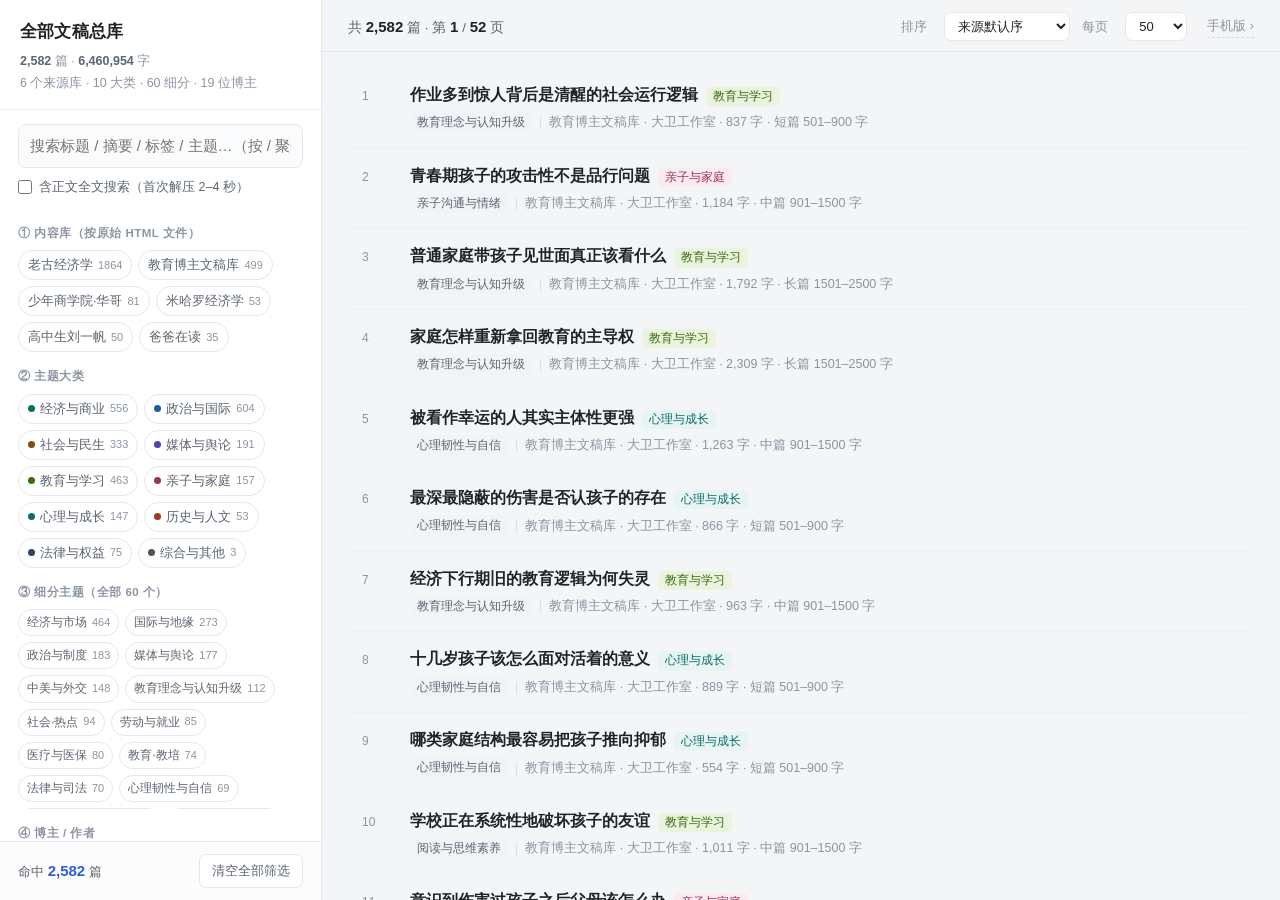
==== desktop.html @ 19af68aa "移除所有可见摘要并更新页面缓存版本" ====
<!DOCTYPE html>
<html lang="zh-CN">
<head>
<meta charset="utf-8">
<link rel="icon" href="data:image/svg+xml,%3Csvg xmlns='http://www.w3.org/2000/svg' viewBox='0 0 64 64'%3E%3Crect width='64' height='64' rx='14' fill='%232b5cd9'/%3E%3Cg stroke='%23fff' stroke-width='4.5' stroke-linecap='round'%3E%3Cpath d='M17 21h30M17 32h30M17 43h19'/%3E%3C/g%3E%3C/svg%3E">

<meta name="viewport" content="width=device-width, initial-scale=1">
<title>全部文稿总库 · 桌面版</title>
<style>
:root{
  --bg:#f4f5f7; --panel:#fff; --line:#e5e7eb; --line2:#eef0f3;
  --tx:#1f2328; --tx2:#5c6570; --tx3:#8b95a1;
  --accent:#2b5cd9; --accent-soft:#eaf0ff; --side:322px;
}
*{box-sizing:border-box}
html,body{margin:0;height:100%}
body{
  background:var(--bg); color:var(--tx);
  font:15px/1.6 -apple-system,BlinkMacSystemFont,"PingFang SC","Hiragino Sans GB","Microsoft YaHei",sans-serif;
  -webkit-font-smoothing:antialiased; overflow:hidden;
}
button,input,select{font:inherit;color:inherit}
button{cursor:pointer;border:0;background:none}
::-webkit-scrollbar{width:10px;height:10px}
::-webkit-scrollbar-thumb{background:#c9ced6;border-radius:6px;border:3px solid transparent;background-clip:content-box}
::-webkit-scrollbar-thumb:hover{background:#aab2bd;background-clip:content-box;border:3px solid transparent}

/* ================= 左侧筛选栏 ================= */
.side{position:fixed;left:0;top:0;bottom:0;width:var(--side);background:var(--panel);
  border-right:1px solid var(--line);display:flex;flex-direction:column;z-index:20}
.brand{padding:18px 20px 14px;border-bottom:1px solid var(--line2)}
.brand h1{margin:0;font-size:17px;font-weight:700;letter-spacing:.2px}
.brand .sub{margin-top:6px;font-size:12.5px;color:var(--tx3);line-height:1.75}
.brand .sub b{color:var(--tx2);font-weight:600}
.search{padding:14px 18px 10px}
.search input[type=text]{width:100%;padding:9px 11px;border:1px solid var(--line);border-radius:8px;
  background:#fafbfc;outline:none;transition:.15s}
.search input[type=text]:focus{border-color:var(--accent);background:#fff;box-shadow:0 0 0 3px var(--accent-soft)}
.search .deep{display:flex;align-items:center;gap:7px;margin-top:9px;font-size:12.5px;color:var(--tx2);cursor:pointer}
.search .deep input{width:14px;height:14px;margin:0}
.filters{flex:1;overflow-y:auto;padding:2px 18px 18px;overscroll-behavior:contain}
.grp{margin-top:15px}
.grp>h3{margin:0 0 8px;font-size:11.5px;font-weight:700;color:var(--tx3);letter-spacing:.5px;
  display:flex;justify-content:space-between;align-items:center}
.grp>h3 .clr{font-weight:500;color:var(--accent);cursor:pointer;font-size:11.5px;visibility:hidden}
.grp.on>h3 .clr{visibility:visible}
.chips{display:flex;flex-wrap:wrap;gap:6px}
.chip{display:inline-flex;align-items:center;gap:5px;padding:4px 9px;border-radius:999px;
  border:1px solid var(--line);background:#fff;font-size:12.5px;color:var(--tx2);transition:.13s;max-width:100%}
.chip:hover{border-color:#c3cbd6;background:#fafbfd}
.chip .n{font-size:11px;color:var(--tx3);font-variant-numeric:tabular-nums}
.chip.sel{background:var(--accent);border-color:var(--accent);color:#fff}
.chip.sel .n{color:#c9d8ff}
.chip.zero{opacity:.34} .chip.zero:hover{border-color:var(--line);background:#fff}
.chip .dot{width:7px;height:7px;border-radius:50%;flex:none}
.subchips{max-height:200px;overflow-y:auto;padding-right:4px;margin-right:-4px}
.subchips .chip{font-size:12px;padding:3px 8px}
.sfoot{border-top:1px solid var(--line);padding:12px 18px;display:flex;align-items:center;
  justify-content:space-between;gap:10px;background:#fcfcfd}
.sfoot .cnt{font-size:13px;color:var(--tx2)}
.sfoot .cnt b{color:var(--accent);font-size:15px;font-variant-numeric:tabular-nums}
.btn-ghost{padding:6px 12px;border:1px solid var(--line);border-radius:7px;font-size:12.5px;
  color:var(--tx2);background:#fff}
.btn-ghost:hover{border-color:#c3cbd6;color:var(--tx)}

/* ================= 右侧主区 ================= */
.main{margin-left:var(--side);height:100%;display:flex;flex-direction:column}
.topbar{display:flex;align-items:center;gap:12px;padding:12px 26px 10px;border-bottom:1px solid var(--line)}
.topbar .res{font-size:13.5px;color:var(--tx2)}
.topbar .res b{color:var(--tx);font-size:15px;font-variant-numeric:tabular-nums}
.topbar .sp{flex:1}
.topbar label{font-size:12.5px;color:var(--tx3);margin-right:5px}
.topbar select{padding:5px 9px;border:1px solid var(--line);border-radius:7px;background:#fff;
  outline:none;font-size:13px}
.topbar .swapv{display:none;margin-left:8px;font-size:12.5px;color:var(--tx3);text-decoration:none;
  border-bottom:1px dashed #d5dae1;padding-bottom:1px}
.topbar .swapv:hover{color:var(--accent);border-color:var(--accent)}
.crumbs{display:flex;gap:6px;flex-wrap:wrap;padding:10px 26px 0;min-height:0}
.crumbs .cr{display:inline-flex;align-items:center;gap:5px;font-size:12px;color:var(--accent);
  background:var(--accent-soft);border-radius:999px;padding:2px 9px;cursor:pointer}
.crumbs .cr:hover{background:#dbe6ff}
.listwrap{flex:1;overflow-y:auto;padding:6px 26px 80px;overscroll-behavior:contain}
.row{display:flex;gap:14px;padding:15px 14px;border-bottom:1px solid var(--line2);cursor:pointer;
  border-radius:5px;transition:background .12s}
.row:hover{background:#fff;box-shadow:0 1px 3px rgba(16,24,40,.07)}
.row .no{width:34px;flex:none;font-size:12px;color:var(--tx3);font-variant-numeric:tabular-nums;padding-top:4px}
.row .bd{flex:1;min-width:0}
.row .t{font-size:15.5px;font-weight:600;line-height:1.5}
.row .m{margin-top:6px;display:flex;align-items:center;gap:7px;flex-wrap:wrap;font-size:12.5px;color:var(--tx3)}
.row .m .sep{color:#d9dee5}
.bdg{display:inline-block;padding:1px 7px;border-radius:5px;font-size:11.5px;font-weight:500;white-space:nowrap}
.bdg.soft{background:#f1f3f6;color:#5c6570}
.bdg.dup{background:#fff3e0;color:#b45309}
.empty{padding:80px 20px;text-align:center;color:var(--tx3);font-size:14px;line-height:2.1}
.pager{display:flex;align-items:center;justify-content:center;gap:6px;padding:16px 0 4px;flex-wrap:wrap}
.pager button{min-width:34px;padding:5px 9px;border:1px solid var(--line);border-radius:7px;
  background:#fff;font-size:13px;color:var(--tx2)}
.pager button:hover:not(:disabled){border-color:#c3cbd6;color:var(--tx)}
.pager button.cur{background:var(--accent);border-color:var(--accent);color:#fff}
.pager button:disabled{opacity:.35;cursor:default}

/* ================= 阅读层 ================= */
.reader{position:fixed;inset:0;background:rgba(20,24,31,.42);z-index:60;opacity:0;
  pointer-events:none;transition:opacity .2s}
.reader.open{opacity:1;pointer-events:auto}
.sheet{position:absolute;top:0;right:0;bottom:0;width:min(1040px,100%);background:#fff;
  box-shadow:-14px 0 44px rgba(16,24,40,.2);transform:translateX(30px);opacity:.5;
  transition:transform .24s cubic-bezier(.32,.72,0,1),opacity .24s;display:flex;flex-direction:column}
.reader.open .sheet{transform:none;opacity:1}
.rhead{display:flex;align-items:center;gap:9px;padding:12px 22px;border-bottom:1px solid var(--line2);flex:none}
.rhead .sp{flex:1}
.rhead button{padding:6px 12px;border:1px solid var(--line);border-radius:7px;font-size:12.5px;
  color:var(--tx2);background:#fff}
.rhead button:hover:not(:disabled){border-color:#c3cbd6;color:var(--tx)}
.rhead button:disabled{opacity:.35;cursor:default}
.rbody{flex:1;overflow-y:auto;padding:34px 22px 130px;overscroll-behavior:contain}
.art{max-width:770px;margin:0 auto;line-height:1.95;color:#20242b}
.art h1{font-size:1.42em;line-height:1.5;margin:0 0 16px;letter-spacing:.2px}
.art .meta{display:flex;gap:9px;flex-wrap:wrap;align-items:center;font-size:13px;color:var(--tx3);
  padding-bottom:16px;border-bottom:1px solid var(--line2);margin-bottom:20px}
.art p{margin:0 0 1.02em;text-align:justify;word-break:break-word}
.loading{padding:80px;text-align:center;color:var(--tx3);font-size:14px;line-height:2}
.hint{position:fixed;left:50%;bottom:24px;transform:translateX(-50%);background:#1f2328;color:#fff;
  padding:8px 16px;border-radius:20px;font-size:13px;opacity:0;pointer-events:none;transition:.25s;z-index:99}
.hint.on{opacity:.93}
</style>
</head>
<body>

<aside class="side">
  <div class="brand">
    <h1>全部文稿总库</h1>
    <div class="sub" id="brandSub">—</div>
  </div>
  <div class="search">
    <input id="kw" type="text" placeholder="搜索标题 / 摘要 / 标签 / 主题…（按 / 聚焦）" autocomplete="off">
    <label class="deep"><input type="checkbox" id="deep"><span>含正文全文搜索（首次解压 2–4 秒）</span></label>
  </div>
  <div class="filters" id="filters"></div>
  <div class="sfoot">
    <div class="cnt">命中 <b id="hitN">0</b> 篇</div>
    <button class="btn-ghost" id="resetAll">清空全部筛选</button>
  </div>
</aside>

<div class="main">
  <div class="topbar">
    <div class="res">共 <b id="resN">0</b> 篇 · 第 <b id="resP">1</b> / <b id="resT">1</b> 页</div>
    <div class="sp"></div>
    <label>排序</label>
    <select id="sort">
      <option value="default">来源默认序</option>
      <option value="han-">字数：多 → 少</option>
      <option value="han+">字数：少 → 多</option>
      <option value="title">标题：拼音序</option>
      <option value="src">按来源库归组</option>
    </select>
    <label>每页</label>
    <select id="per">
      <option>20</option><option selected>50</option><option>100</option><option>200</option>
    </select>
    <a class="swapv" id="swapv" href="index.html?v=mobile&rev=no-summary-2">手机版 ›</a>
  </div>
  <div class="crumbs" id="crumbs"></div>
  <div class="listwrap" id="listwrap"></div>
</div>

<div class="reader" id="reader">
  <div class="sheet">
    <div class="rhead">
      <button id="rPrev">← 上一篇</button>
      <button id="rNext">下一篇 →</button>
      <div class="sp"></div>
      <button id="rCopy">复制正文</button>
      <button id="rFontA">A+</button>
      <button id="rFontB">A−</button>
      <button id="rClose">关闭 (Esc)</button>
    </div>
    <div class="rbody" id="rbody"></div>
  </div>
</div>
<div class="hint" id="hint"></div>

<script type="application/json" id="d">{"dims":{"src":["老古经济学","教育博主文稿库","少年商学院·华哥","米哈罗经济学","高中生刘一帆","爸爸在读"],"blogger":["老古","大卫工作室","清华玩爸","蛋壳教育博主","华哥（张华）","星星讲自学","米哈罗","家卫老师","未署名同侪","coken · 爸爸在读","东卿智慧父母课堂","河马","吴壹格律师","刘一帆","特邀·开心糖","特邀·战小锤","特邀·李田田","特邀·六角形","特邀·杰阿森"],"big":["经济与商业","政治与国际","社会与民生","媒体与舆论","教育与学习","亲子与家庭","心理与成长","历史与人文","法律与权益","综合与其他"],"topic":["经济与市场","国际与地缘","政治与制度","媒体与舆论","中美与外交","教育理念与认知升级","社会·热点","劳动与就业","医疗与医保","教育·教培","法律与司法","心理韧性与自信","家庭关系与父母成长","人口·生育·养老","亲子沟通与情绪","个人·思维·成长","房产与楼市","历史·人物","内驱力与学习动力","学习方法与自学","阅读与思维素养","学科提分与考试","在线学习平台","习惯养成与作业","国际教育与留学","升学规划与择校","AI与教育","手机管理与专注力","教育理念与批判","家庭教育","教育行业观察","人物故事与榜样","外语与英语学习","经济学思维","妈妈的角色与被孤立","青春期心理","企业家与资本","奥派与产权","网络舆论与流量","法律常识与职场权益","社会认知与家庭环境","心理与性格养成","金钱与物质教育","垄断与竞争","网络环境与三观","校园霸凌与校园生态","课程介绍与答疑","海外生活观察","产业与企业史","平台经济与互联网","厌学与躺平","科技与未来","民生与消费","教育与人才","网瘾与手机","影视与阅读推荐","无聊玩耍与自由","夫妻关系与家庭","政策与管制","责任与成长"],"series":["老古·合集1","老古·合集4","老古·合集3","老古·合集2","老古·合集5","单集精讲","产业伟大系列","反商系列","奥派经济学十六课","房产专题","工会史专题"],"bucket":["极短篇 ≤500 字","短篇 501–900 字","中篇 901–1500 字","长篇 1501–2500 字","超长篇 2501–6000 字","特长篇 >6000 字"],"tag":["美国","消费","自由","舆论","医疗","历史","国企","欧洲","人口","税收","川普","产权","关税","福利","教育","日本","媒体","市场经济","民主","印度","俄罗斯","家庭氛围","英国","司马南","垄断","乌克兰","汽车","亲子关系","退休","阿根廷","台湾","失业","贸易战","米莱","养老","计划经济","疫情","社保","拜登","就业","自信心","外卖","韩国","互联网","地产","改革开放","奥派","内驱力","医保","学习规划","房价","越南","普京","联想","升学","生育","以色列","免费医疗","朝鲜","特朗普","青春期","马斯克","房产税","写作业","马云","养老金","哈马斯","美联储","新能源","AI","邓小平","新冠","秦晖","慈善","法治","通胀","加班","加沙","专注力","AI工具","习惯培养","可汗学院","人工智能","教培","食品安全","网络与舆论","婚姻","伊朗","高考","裁员","补课","背单词","内卷","股市","俞敏洪","柳传志","考试焦虑","疫苗","女权","双减","诈骗","青春期心理","胡锡进","阅读","新加坡","免费资源","家庭教育","民营经济","刷题","躺平","性别","叛逆","手机管理","亲子沟通","英语学习","罗永浩","南非","校园与成长","天赋","作息","TED","英语APP","学习方法","AI未来学校","PBL","安全感","企业家精神","私有产权","传销","价值观","择校","播客","Khanmigo","AI学校","榜样","AI教育","张雪峰","原生家庭","讨好型人格","消费者主权","稀缺性","奥地利学派","华尔街","公益","平台经济","金钱与劳动","焦虑","选科","费曼学习法","少年商学院"]},"topicOfBig":{"经济与商业":["垄断与竞争","企业家与资本","经济学思维","民生与消费","产业与企业史","政策与管制","奥派与产权","房产与楼市","平台经济与互联网","经济与市场"],"政治与国际":["政治与制度","中美与外交","国际与地缘"],"社会与民生":["社会认知与家庭环境","劳动与就业","社会·热点","人口·生育·养老","医疗与医保"],"媒体与舆论":["媒体与舆论","网瘾与手机","网络环境与三观","网络舆论与流量"],"教育与学习":["教育理念与认知升级","阅读与思维素养","习惯养成与作业","内驱力与学习动力","手机管理与专注力","学习方法与自学","学科提分与考试","升学规划与择校","在线学习平台","国际教育与留学","家庭教育","海外生活观察","教育理念与批判","外语与英语学习","人物故事与榜样","AI与教育","科技与未来","教育行业观察","课程介绍与答疑","教育与人才","教育·教培"],"亲子与家庭":["亲子沟通与情绪","家庭关系与父母成长","家庭教育","人物故事与榜样","影视与阅读推荐","教育理念与批判","教育行业观察","无聊玩耍与自由","夫妻关系与家庭","金钱与物质教育","妈妈的角色与被孤立"],"心理与成长":["心理韧性与自信","心理与性格养成","个人·思维·成长","青春期心理","厌学与躺平","责任与成长","校园霸凌与校园生态"],"历史与人文":["人物故事与榜样","海外生活观察","历史·人物"],"法律与权益":["法律常识与职场权益","法律与司法"],"综合与其他":["课程介绍与答疑"]},"bloggerOfSrc":{"老古经济学":["老古","河马","特邀·开心糖","特邀·战小锤","特邀·李田田","特邀·六角形","特邀·杰阿森"],"教育博主文稿库":["大卫工作室","清华玩爸","蛋壳教育博主","星星讲自学","家卫老师","东卿智慧父母课堂","吴壹格律师"],"少年商学院·华哥":["华哥（张华）"],"米哈罗经济学":["米哈罗"],"高中生刘一帆":["未署名同侪","刘一帆"],"爸爸在读":["coken · 爸爸在读"]},"stats":{"total":2582,"han":6460954,"dup":30,"shards":81},"items":[["作业多到惊人背后是清醒的社会运行逻辑",1,1,4,"5",-1,837,1,"写作业",0,"",0,0],["青春期孩子的攻击性不是品行问题",1,1,5,"14",-1,1184,2,"青春期,叛逆",0,"",0,1],["普通家庭带孩子见世面真正该看什么",1,1,4,"5",-1,1792,3,"见世面",0,"",0,2],["家庭怎样重新拿回教育的主导权",1,1,4,"5",-1,2309,3,"学习规划",0,"",0,3],["被看作幸运的人其实主体性更强",1,1,6,"11",-1,1263,2,"自信心",0,"",0,4],["最深最隐蔽的伤害是否认孩子的存在",1,1,6,"11",-1,866,1,"家庭氛围",0,"",0,5],["经济下行期旧的教育逻辑为何失灵",1,1,4,"5",-1,963,2,"学习规划",0,"",0,6],["十几岁孩子该怎么面对活着的意义",1,1,6,"11",-1,889,1,"青春期",0,"",0,7],["哪类家庭结构最容易把孩子推向抑郁",1,1,6,"11",-1,554,1,"家庭氛围",0,"",0,8],["学校正在系统性地破坏孩子的友谊",1,1,4,"20",-1,1011,2,"亲子关系",0,"",0,9],["意识到伤害过孩子之后父母该怎么办",1,1,5,"12",-1,880,1,"家庭氛围",0,"",0,10],["孩子被看不上只因不服从评价标准",1,1,4,"5",-1,716,1,"家庭氛围",0,"",0,11],["叛逆期这个词为什么既聪明又危险",1,1,4,"5",-1,781,1,"青春期,叛逆",0,"",0,12],["家庭运行结构出了问题孩子才会空洞",1,1,5,"12",-1,1277,2,"家庭氛围",0,"",0,13],["不是每个大人都能看见自己的孩子",1,1,5,"12",-1,1021,2,"家庭氛围",0,"",0,14],["转发广西震灾物资信息求助线索",1,1,4,"5",-1,234,0,"",0,"",0,15],["孩子脾气像你不是遗传是适应",1,1,5,"12",-1,697,1,"家庭氛围",0,"",0,16],["梦见高考是几代人留下的应激反应",1,1,6,"11",-1,915,2,"考试焦虑",0,"",0,17],["创伤最深的后果是适应了痛苦",1,1,6,"11",-1,685,1,"家庭氛围",0,"",0,18],["家庭教育为什么必须建立自己的系统",1,1,4,"5",-1,2309,3,"学习规划",0,"",0,19],["感恩的前提是能分辨什么在侵蚀你",1,1,6,"11",-1,607,1,"亲子关系",0,"",0,20],["三观到底是什么它们如何形成",1,1,4,"20",-1,691,1,"价值观",0,"",0,21],["边界感缺失的人一生都没为自己活",1,1,6,"11",-1,913,2,"自信心",0,"",0,22],["一个人是怎样慢慢失去人生掌控的",1,1,6,"11",-1,702,1,"自信心",0,"",0,23],["小时候怕爸爸长大就怕所有权威",1,1,6,"11",-1,720,1,"家庭氛围",0,"",0,24],["人工智能时代信息优势正在贬值",1,1,4,"5",-1,1024,2,"AI工具",0,"",0,25],["孩子能否相信自己藏在父母的目光里",1,1,5,"12",-1,746,1,"家庭氛围",0,"",0,26],["善用心机其实是低阶智力的过度使用",1,1,4,"20",-1,399,0,"深度思考",0,"",0,27],["分清停滞期创伤期还是恢复期",1,1,6,"11",-1,748,1,"家庭氛围",0,"",0,28],["有些痛苦不是努力就能解决的",1,1,6,"11",-1,563,1,"家庭氛围",0,"",0,29],["外向会讨喜不等于孩子有社交能力",1,1,4,"20",-1,887,1,"社交能力",0,"",0,30],["边界感不是一张管孩子的清单",1,1,5,"12",-1,791,1,"家庭氛围",0,"",0,31],["判断长辈是否成熟只看四件事",1,1,4,"5",-1,541,1,"家庭氛围",0,"",1,0],["表达能力的底层是能不能做真实的自己",1,1,4,"20",-1,981,2,"表达能力",0,"",1,1],["真正改变人生的选择都没有保证",1,1,6,"11",-1,342,0,"自信心",0,"",1,2],["自控力不是硬压欲望而是管理欲望",1,1,4,"23",-1,1089,2,"习惯培养",0,"",1,3],["焦虑不是想太多而是防备太多",1,1,6,"11",-1,367,0,"焦虑",0,"",1,4],["孩子主动学习是从这件事和我有关开始",1,1,4,"18",-1,1021,2,"内驱力",0,"",1,5],["成长往往从失去外部支撑开始",1,1,6,"11",-1,644,1,"自信心",0,"",1,6],["没处理的内心伤疤会传给孩子",1,1,5,"12",-1,782,1,"家庭氛围",0,"",1,7],["专注力不是态度而是一套信息系统",1,1,4,"27",-1,1020,2,"专注力",0,"",1,8],["变强大不是彻底控制自己的大脑",1,1,6,"11",-1,687,1,"自信心",0,"",1,9],["知道却做不到不是意志力太差",1,1,6,"11",-1,804,1,"习惯培养",0,"",1,10],["人最大的觉醒是别把恐惧当成现实",1,1,6,"11",-1,778,1,"焦虑",0,"",1,11],["做合格父母先做一个合格的人",1,1,5,"12",-1,748,1,"家庭氛围",0,"",1,12],["有些孩子是被训练到不再反抗",1,1,4,"5",-1,1176,2,"家庭氛围",0,"",1,13],["亲密关系也是你和自己的关系",1,1,5,"12",-1,688,1,"家庭氛围",0,"",1,14],["困住你一生的不是事情是解释方式",1,1,6,"11",-1,900,1,"自信心",0,"",1,15],["重塑自己的第一步是敢否定旧结构",1,1,6,"11",-1,298,0,"自信心",0,"",1,16],["带孩子旅行并不自动带来见识",1,1,4,"5",-1,905,2,"见世面",0,"",1,17],["教育最容易做的是替代孩子行动",1,1,4,"5",-1,797,1,"学习规划",0,"",1,18],["大人先稳定自己才看得见孩子",1,1,5,"12",-1,1146,2,"家庭氛围",0,"",1,19],["应试教育正在失去成立的前提",1,1,4,"5",-1,796,1,"学习规划",0,"",1,20],["奖励机制到底是什么怎么用才不伤孩子",1,1,4,"5",-1,2786,4,"家庭氛围",0,"",1,21],["很爱孩子却忍不住发脾气怎么办",1,1,5,"14",-1,548,1,"亲子关系,家庭氛围",0,"",1,22],["不可预测的家庭环境如何伤到孩子",1,1,6,"11",-1,982,2,"家庭氛围",0,"",1,23],["孩子如何判断自己是不是重要",1,1,6,"11",-1,1101,2,"自信心",0,"",1,24],["童年被拆掉的尊严感还能补回来吗",1,1,6,"11",-1,951,2,"自信心",0,"",1,25],["家庭把孩子一步步推向抑郁的路径",1,1,6,"11",-1,555,1,"家庭氛围",0,"",1,26],["社会为何用治疗来处理孩子的痛苦",1,1,4,"5",-1,1153,2,"家庭氛围",0,"",1,27],["友谊才是孩子最珍贵的天性",1,1,4,"20",-1,947,2,"友谊",0,"",1,28],["长期替孩子做决定会毁掉他的判断力",1,1,4,"5",-1,865,1,"家庭氛围",0,"",1,29],["经历重大失去的孩子为何提不起劲",1,1,4,"18",-1,1126,2,"内驱力",0,"",1,30],["普通家庭怎样养出孩子的底气",1,1,6,"11",-1,808,1,"自信心",0,"",1,31],["恐惧如何悄悄决定孩子的人生",1,1,6,"11",-1,805,1,"焦虑",0,"",2,0],["一个人是怎样慢慢丢掉主体性的",1,1,6,"11",-1,1006,2,"自信心",0,"",2,1],["真正稳定的自我是什么样子",1,1,6,"11",-1,576,1,"自信心",0,"",2,2],["你的情绪输出其实是在欺负小孩",1,1,5,"14",-1,772,1,"家庭氛围",0,"",2,3],["学校为何如此强烈反对孩子早恋",1,1,4,"5",-1,983,2,"青春期",0,"",2,4],["制度性人格剥夺如何毁掉孩子",1,1,4,"5",-1,669,1,"自信心",0,"",2,5],["青春期孩子逃进屏幕游戏的真相",1,1,4,"27",-1,1219,2,"专注力",0,"",2,6],["小学阶段孩子恐惧为何突然加重",1,1,6,"11",-1,1028,2,"自信心",0,"",2,7],["别再无休止纠正孩子的细节",1,1,4,"5",-1,925,2,"亲子关系",0,"",2,8],["孩子受创后心理为何停止成长",1,1,6,"11",-1,869,1,"家庭氛围",0,"",2,9],["孩子最需要的是被父母看见",1,1,6,"11",-1,879,1,"亲子关系",0,"",2,10],["家庭关系里那些隐性的霸凌",1,1,5,"12",-1,863,1,"家庭氛围",0,"",2,11],["被群体排斥会怎样毁掉孩子",1,1,6,"11",-1,904,2,"自信心",0,"",2,12],["经济下行期别再用旧教育逻辑",1,1,4,"5",-1,963,2,"学习规划",0,"",2,13],["为什么觉醒之后反而更痛苦",1,1,4,"5",-1,918,2,"家庭氛围",0,"",2,14],["孩子啃老真的只是溺爱造成的吗",1,1,5,"12",-1,1039,2,"家庭氛围",0,"",2,15],["被否认存在感的孩子会走向哪里",1,1,6,"11",-1,866,1,"自信心",0,"",2,16],["成人眼里的缺点未必是缺点",1,1,4,"5",-1,716,1,"",0,"",2,17],["学校如何一点点破坏孩子的友谊",1,1,4,"5",-1,1021,2,"亲子关系",0,"",2,18],["问题不在家长类型而在家庭结构",1,1,5,"12",-1,1295,2,"家庭氛围",0,"",2,19],["叛逆期这个词骗了多少家长",1,1,4,"5",-1,781,1,"青春期",0,"",2,20],["高中阶段孩子恐惧为何定型",1,1,6,"11",-1,848,1,"青春期",0,"",2,21],["真正能看见孩子的大人有多少",1,1,5,"12",-1,1141,2,"家庭氛围",0,"",2,22],["孩子作业为何多得如此惊人",1,1,4,"5",-1,837,1,"写作业",0,"",2,23],["门开着就等于你真的自由吗",1,1,4,"5",-1,2141,3,"",0,"",2,24],["一到开学孩子为何集体焦虑",1,1,6,"11",-1,826,1,"考试焦虑",0,"",2,25],["孩子写作业磨蹭其实是能量枯竭",1,1,4,"18",-1,858,1,"写作业",0,"",2,26],["孩子一碰困难就崩溃的原因",1,1,6,"11",-1,862,1,"自信心",0,"",2,27],["孩子挑食背后藏着什么信号",1,1,4,"23",-1,997,2,"家庭氛围",0,"",2,28],["应试教育终结背后的四个变量",1,1,4,"5",-1,801,1,"升学",0,"",2,29],["最讲道理的家长反而最伤孩子",1,1,5,"12",-1,876,1,"家庭氛围",0,"",2,30],["为何受伤最深的人还在替它辩护",1,1,4,"5",-1,851,1,"",0,"",2,31],["孩子反复自伤其实是在求活",1,1,6,"11",-1,841,1,"青春期",0,"",3,0],["刷短视频能学到东西就无害吗",1,1,4,"27",-1,978,2,"专注力",0,"",3,1],["家庭运行结构才是孩子问题的根",1,1,5,"12",-1,1297,2,"家庭氛围",0,"",3,2],["孩子对父母恶语相向怎么办",1,1,5,"14",-1,945,2,"青春期",0,"",3,3],["父母在情绪上依赖孩子有多伤",1,1,5,"12",-1,980,2,"家庭氛围",0,"",3,4],["带孩子旅行真的能开阔视野吗",1,1,4,"20",-1,905,2,"家庭氛围",0,"",3,5],["决定孩子命运的是信息的继承",1,1,4,"5",-1,714,1,"学习规划",0,"",3,6],["中国家长的焦虑为何与众不同",1,1,5,"12",-1,1060,2,"家庭氛围",0,"",3,7],["越早要求孩子自信越容易崩溃",1,1,6,"11",-1,438,0,"自信心",0,"",3,8],["孩子被集体孤立后的心理崩塌",1,1,6,"11",-1,904,2,"自信心",0,"",3,9],["被制度剥夺人格的孩子会怎样",1,1,4,"5",-1,754,1,"自信心",0,"",3,10],["越管越不行控制型养育的陷阱",1,1,5,"12",-1,1474,2,"家庭氛围",0,"",3,11],["孩子突然没动力目标怎么办",1,1,4,"18",-1,1068,2,"内驱力",0,"",3,12],["公开羞辱正在悄悄毁掉孩子",1,1,6,"11",-1,950,2,"自信心",0,"",3,13],["孩子总被拿捏根源在小时候",1,1,6,"11",-1,1106,2,"自信心",0,"",3,14],["孩子最痛的是父母没有站队",1,1,6,"11",-1,1020,2,"亲子关系",0,"",3,15],["为什么小学孩子突然变得怕评价",1,1,6,"11",-1,1028,2,"自信心",0,"",3,16],["亲密关系里的霸凌同样伤人",1,1,5,"12",-1,863,1,"家庭氛围",0,"",3,17],["校园里的女孩关系正在变化",1,1,5,"14",-1,1015,2,"青春期",0,"",3,18],["恐惧正在悄悄决定孩子的人生",1,1,6,"11",-1,805,1,"自信心",0,"",3,19],["溺爱为什么会养出啃老的孩子",1,1,5,"12",-1,1039,2,"家庭氛围",0,"",3,20],["普通家庭如何培养孩子的底气",1,1,6,"11",-1,808,1,"自信心",0,"",3,21],["班级连坐惩罚到底在教什么",1,1,4,"5",-1,854,1,"家庭氛围",0,"",3,22],["所谓叛逆期其实是关系出了问题",1,1,4,"5",-1,781,1,"青春期",0,"",3,23],["孩子一受挫就退缩是缺底气",1,1,6,"11",-1,652,1,"自信心",0,"",3,24],["别再吓唬孩子说学习有多惨",1,1,4,"18",-1,775,1,"内驱力",0,"",3,25],["被忽视的心理创伤在伤害孩子",1,1,6,"11",-1,836,1,"家庭氛围",0,"",3,26],["别把结构问题当成孩子的病",1,1,4,"5",-1,1163,2,"家庭氛围",0,"",3,27],["大人先安顿好自己才能看见孩子",1,1,5,"12",-1,1095,2,"家庭氛围",0,"",3,28],["关于网瘾治疗家长该知道的",1,1,4,"27",-1,818,1,"专注力",0,"",3,29],["父亲不爱表达就是不在乎吗",1,1,5,"12",-1,804,1,"家庭氛围",0,"",3,30],["友谊才是孩子最珍贵的天性",1,1,4,"20",-1,947,2,"社交",0,"",3,31],["控制欲强其实是一种创伤反应",1,1,5,"12",-1,832,1,"家庭氛围",0,"",4,0],["长期不被看见的孩子会怎样",1,1,6,"11",-1,879,1,"亲子关系",0,"",4,1],["最伤孩子的家庭模式之暴力虐待",1,1,5,"12",-1,1122,2,"家庭氛围",0,"",4,2],["作业多背后是一套社会逻辑",1,1,4,"5",-1,837,1,"写作业",0,"",4,3],["孩子的友谊为何会被学校扭曲",1,1,4,"5",-1,1021,2,"亲子关系",0,"",4,4],["觉醒之后环境没变该如何自处",1,1,4,"5",-1,885,1,"家庭氛围",0,"",4,5],["意识到伤害过孩子后怎么办",1,1,5,"12",-1,880,1,"家庭氛围",0,"",4,6],["反复纠正孩子细节真的有用吗",1,1,4,"5",-1,912,2,"亲子关系",0,"",4,7],["孩子沉迷屏幕背后的逃逸心理",1,1,4,"27",-1,1226,2,"专注力",0,"",4,8],["男孩动手打人是品行问题吗",1,1,5,"14",-1,1224,2,"青春期",0,"",4,9],["早恋这个词是怎么被发明的",1,1,4,"5",-1,983,2,"青春期",0,"",4,10],["孩子不再跟你说心里话的真相",1,1,5,"14",-1,854,1,"青春期",0,"",4,11],["别把抑郁都归咎于孩子脆弱",1,1,6,"11",-1,1031,2,"青春期",0,"",4,12],["能力衰退往往从空间固化开始",1,1,4,"20",-1,650,1,"家庭氛围",0,"",4,13],["被复制的不是贫穷而是生存方式",1,1,5,"12",-1,723,1,"家庭氛围",0,"",4,14],["孩子的问题只是没服从标准",1,1,4,"5",-1,825,1,"",0,"",4,15],["做合格父母先做一个合格的人",1,1,5,"12",-1,740,1,"家庭氛围",0,"",4,16],["剥掉所有身份之后人还剩什么",1,1,5,"12",-1,779,1,"家庭氛围",0,"",4,17],["有些家长为了面子牺牲孩子",1,1,5,"12",-1,757,1,"家庭氛围",0,"",4,18],["教育常常在替代孩子的主体位置",1,1,4,"5",-1,797,1,"",0,"",4,19],["怎样判断一个人有没有主体性",1,1,4,"20",-1,1167,2,"",0,"",4,20],["主体性到底是一种什么能力",1,1,4,"20",-1,620,1,"",0,"",4,21],["明明很爱孩子为何却没耐心",1,1,5,"14",-1,548,1,"亲子关系",0,"",4,22],["孩子失去的不只是看视频的耐心",1,1,4,"20",-1,698,1,"专注力",0,"",4,23],["孩子是怎样感到自己被重视的",1,1,6,"11",-1,1101,2,"自信心",0,"",4,24],["学校为何培养出冷漠的成功者",1,1,4,"5",-1,675,1,"",0,"",4,25],["为什么越来越多人聪明却懦弱",1,1,6,"11",-1,842,1,"自信心",0,"",4,26],["孩子心理出问题家长先看医生",1,1,5,"12",-1,817,1,"家庭氛围",0,"",4,27],["你其实正在用情绪欺负孩子",1,1,5,"14",-1,772,1,"亲子关系",0,"",4,28],["孩子的尊严感是如何被拆掉的",1,1,6,"11",-1,951,2,"自信心",0,"",4,29],["决定人生差距的是四层能量结构",1,1,4,"20",-1,1112,2,"家庭氛围",0,"",4,30],["为什么一停下来就觉得愧疚",1,1,4,"5",-1,1277,2,"家庭氛围",0,"",4,31],["决定成长的不是困难而是解释",1,1,6,"11",-1,605,1,"自信心",0,"",5,0],["处罚孩子为什么越来越没用",1,1,4,"23",-1,840,1,"亲子关系",0,"",5,1],["用AI十分钟找到孩子天赋的三步法",1,2,4,"20",-1,933,2,"天赋,AI工具",0,"",5,2],["吼孩子和让步其实是同一件事",1,2,5,"14",-1,1067,2,"亲子关系,家庭氛围",0,"",5,3],["别把孩子时间占满休息才是变强时刻",1,2,4,"5",-1,896,1,"家庭氛围",0,"",5,4],["学习动力等于我想要乘以我能行",1,2,4,"18",-1,889,1,"内驱力",0,"",5,5],["解决孩子拖拉磨蹭要拧紧这几颗螺丝",1,2,4,"23",-1,4120,4,"写作业,习惯培养",0,"",5,6],["被忽视的情绪劳动能力有多重要",1,2,4,"20",-1,1092,2,"",0,"",5,7],["孩子学习差父母最该做的三件事",1,2,4,"18",-1,4698,4,"内驱力",0,"",5,8],["总吼孩子不是脾气差而是这两点",1,2,5,"14",-1,2147,3,"家庭氛围",0,"",5,9],["怎样在日常生活中培养深度思考力",1,2,4,"20",-1,1962,3,"",0,"",5,10],["孩子的好习惯原来是可以设计的",1,2,4,"23",-1,2330,3,"习惯培养",0,"",5,11],["教育里最大的矛盾该松还是该卷",1,2,4,"5",-1,584,1,"",0,"",5,12],["管理和教育的区别决定孩子未来",1,2,4,"5",-1,388,0,"",0,"",5,13],["孩子的自信不是夸出来的是这样培养",1,2,6,"11",-1,1994,3,"自信心",0,"",5,14],["三个反常识道理要早点告诉孩子",1,2,6,"11",-1,645,1,"自信心",0,"",5,15],["陪写作业不鸡飞狗跳的破车效应",1,2,4,"23",-1,583,1,"写作业,陪读",0,"",5,16],["给孩子松弛感父母只需做好三点",1,2,6,"11",-1,462,0,"家庭氛围",0,"",5,17],["小学阅读的四次延后爆发期",1,2,4,"20",-1,763,1,"阅读",0,"",5,18],["这三件事必须由父母来扛别推给孩子",1,2,5,"12",-1,502,1,"家庭氛围",0,"",5,19],["家庭教育的正确顺序别搞反了",1,2,4,"5",-1,964,2,"",0,"",5,20],["孩子考砸了父母最有用的做法",1,2,4,"5",-1,501,1,"考试焦虑",0,"",5,21],["带娃十年悟出的六个教育真相",1,2,4,"5",-1,1051,2,"",0,"",5,22],["孩子成长从来不是线性的三点真相",1,2,4,"5",-1,519,1,"",0,"",5,23],["忍不住要发火时先默念这三句话",1,2,5,"14",-1,179,0,"亲子关系",0,"",5,24],["别靠发火让孩子听话要学会规则管理",1,2,5,"14",-1,620,1,"亲子关系",0,"",5,25],["别焦虑正常的孩子到底是什么样",1,2,4,"5",-1,676,1,"",0,"",5,26],["主动写作业的孩子未必真的主动",1,2,4,"18",-1,914,2,"内驱力",0,"",5,27],["做到这三点孩子自然会有上进心",1,2,4,"18",-1,1079,2,"内驱力",0,"",5,28],["培养孩子阅读习惯要避开的三个坑",1,2,4,"20",-1,2038,3,"阅读",0,"",5,29],["孩子粗心马虎的根源与解决方法",1,2,4,"19",-1,1826,3,"错题",0,"",5,30],["孩子厌学真正讨厌的是这三件事",1,2,4,"18",-1,886,1,"内驱力",0,"",5,31],["提升孩子专注力先别急着贴标签",1,2,4,"27",-1,2333,3,"专注力",0,"",6,0],["小学数学到底要不要报班我的结论",1,2,4,"21",-1,1264,2,"补课",0,"",6,1],["小学语文最没必要补该补的是阅读",1,2,4,"21",-1,1436,2,"补课,阅读",0,"",6,2],["孩子学习特别差我给父母三点建议",1,2,4,"5",-1,1085,2,"",0,"",6,3],["有了家庭惯例孩子的问题少九成",1,2,4,"23",-1,1811,3,"习惯培养,家庭氛围",0,"",6,4],["真正厉害的父母都做到这三点",1,2,5,"12",-1,956,2,"",0,"",6,5],["总跟孩子生气是没看懂这三个根源",1,2,5,"14",-1,1316,2,"亲子关系,青春期",0,"",6,6],["教育孩子的三大幻觉你中了几个",1,2,4,"5",-1,1223,2,"",0,"",6,7],["一张纸一支笔帮孩子找到天赋",1,2,4,"20",-1,1620,3,"天赋",0,"",6,8],["小学最该培养的两个习惯不是学习",1,2,4,"23",-1,1555,3,"习惯培养",0,"",6,9],["五个动力源让孩子真正想学习",1,2,4,"18",-1,2197,3,"内驱力",0,"",6,10],["普通家庭怎样躲开教育内卷",1,2,4,"5",-1,1176,2,"",0,"",6,11],["让孩子真正自律的五个关键动作",1,2,4,"23",-1,1159,2,"习惯培养",0,"",6,12],["判断孩子养得好的三个细节",1,2,5,"12",-1,422,0,"",0,"",6,13],["表扬孩子的原理和正确说法",1,2,5,"14",-1,969,2,"亲子关系",0,"",6,14],["孩子的自主性到底该怎么培养",1,2,4,"18",-1,1361,2,"内驱力",0,"",6,15],["考试的第一性原理是发现问题",1,2,4,"5",-1,172,0,"",0,"",6,16],["让孩子爱上看书的偏方一次讲清",1,2,4,"20",-1,374,0,"阅读",0,"",6,17],["家庭教育到底要教孩子什么",1,2,4,"5",-1,1283,2,"",0,"",6,18],["阅读的第一性原理是沉浸体验",1,2,4,"20",-1,585,1,"阅读",0,"",6,19],["家能给孩子最好的东西就一个字",1,2,5,"12",-1,71,0,"家庭氛围",0,"",6,20],["辅导总不配合家庭教育是服务业",1,2,4,"5",-1,624,1,"",0,"",6,21],["小学学习没有捷径的三件事",1,2,4,"21",-1,965,2,"",0,"",6,22],["明知教育不对又不敢变怎么破解",1,2,4,"5",-1,1263,2,"",0,"",6,23],["父母的耐心其实来自俯视的视角",1,2,5,"12",-1,549,1,"",0,"",6,24],["学霸和中等生最大的差距在深度思考",1,2,4,"20",-1,1098,2,"",0,"",6,25],["小学语数英暑假只做一件事该做什么",1,2,4,"21",-1,1328,2,"学习规划",0,"",6,26],["家庭惯例让孩子少发火也好管教",1,2,4,"23",-1,2766,4,"家庭氛围",0,"",6,27],["不催孩子又磨蹭到底该怎么办",1,2,4,"23",-1,1518,3,"写作业",0,"",6,28],["小学该培养的三个能力对应语数英",1,2,4,"21",-1,747,1,"",0,"",6,29],["差生想翻身父母只有一条路可走",1,2,4,"18",-1,1185,2,"内驱力",0,"",6,30],["孩子读不懂名著其实是一种幸运",1,2,4,"20",-1,718,1,"阅读",0,"",6,31],["养娃一旦开窍父母就不焦虑了",1,2,4,"5",-1,1255,2,"",0,"",7,0],["孩子犯错别频繁纠错的正确做法",1,2,5,"14",-1,842,1,"亲子关系",0,"",7,1],["这五个场合一定要带上孩子",1,2,5,"14",-1,533,1,"亲子关系",0,"",7,2],["判断孩子养得好不好看这三点",1,2,5,"12",-1,297,0,"",0,"",7,3],["养娃复利最高的三件事是哪些",1,2,5,"12",-1,670,1,"亲子关系",0,"",7,4],["生活秩序混乱的孩子成绩往往不好",1,2,4,"23",-1,563,1,"作息,习惯培养",0,"",7,5],["优秀的孩子不是管出来是引导出来",1,2,4,"5",-1,2024,3,"",0,"",7,6],["四种情况下千万别教育孩子",1,2,5,"14",-1,184,0,"家庭氛围",0,"",7,7],["孩子应该从学习里获得力量",1,2,4,"18",-1,34,0,"内驱力",0,"",7,8],["学校和社会最大的差别早点告诉孩子",1,2,4,"5",-1,424,0,"",0,"",7,9],["小学各科只做一件事该做什么",1,2,4,"21",-1,773,1,"",0,"",7,10],["小学阶段想省力就抓这两类基本功",1,2,4,"19",-1,1547,3,"",0,"",7,11],["孩子偏要按自己的方式来怎么办",1,2,4,"5",-1,450,0,"",0,"",7,12],["辅导作业急眼时默念这五句话",1,2,5,"14",-1,540,1,"写作业,陪读",0,"",7,13],["帮孩子设目标永远别定得太高",1,2,4,"19",-1,1482,2,"学习规划",0,"",7,14],["重要品质没法直接教要借假修真",1,2,4,"20",-1,797,1,"",0,"",7,15],["孩子上课不认真光叮嘱没用",1,2,4,"19",-1,1395,2,"专注力",0,"",7,16],["孩子写作业磨蹭是没体验过专注",1,2,4,"23",-1,1100,2,"写作业",0,"",7,17],["孩子沉迷手机分三类对症下药",1,2,4,"27",-1,2274,3,"专注力",0,"",7,18],["小学生关于阅读的几个真相",1,2,4,"20",-1,1134,2,"阅读",0,"",7,19],["回家先玩还是先写作业看这几点",1,2,4,"23",-1,1344,2,"写作业,作息",0,"",7,20],["别太配合老师家长和老师目标不同",1,2,4,"5",-1,666,1,"",0,"",7,21],["家长最该把时间花在和孩子聊废话",1,2,5,"14",-1,1428,2,"亲子关系,青春期",0,"",7,22],["学习像打牌顺序错了前功尽弃",1,2,4,"5",-1,1139,2,"",0,"",7,23],["孩子最重要的能力是幸福的能力",1,2,6,"11",-1,2008,3,"自信心",0,"",7,24],["小学生没内驱力越期待越痛苦",1,2,4,"18",-1,1630,3,"内驱力",0,"",7,25],["孩子不是读书的料逼他反而消耗",1,2,4,"5",-1,909,2,"",0,"",7,26],["想对孩子发火时默念这五句话",1,2,5,"14",-1,1019,2,"亲子关系",0,"",7,27],["伤害过孩子还来得及补救吗",1,2,5,"14",-1,604,1,"亲子关系",0,"",7,28],["培养阳光乐观孩子的一加一公式",1,2,6,"11",-1,1371,2,"自信心",0,"",7,29],["很多差生其实是被作业困住的",1,2,4,"5",-1,1313,2,"写作业",0,"",7,30],["投入极低却作用很大的五件小事",1,2,5,"12",-1,725,1,"家庭氛围",0,"",7,31],["一条贯穿小学学习的学习逻辑",1,2,4,"19",-1,1428,2,"",0,"",8,0],["三步培养孩子的主体性与责任感",1,2,4,"18",-1,1270,2,"内驱力",0,"",8,1],["便宜又高级的奖励和惩罚方法",1,2,4,"23",-1,1364,2,"习惯培养",0,"",8,2],["从小培养输出型爱好孩子未来更吃香",1,2,4,"20",-1,946,2,"兴趣培养",0,"",8,3],["孩子真正的自律靠最小阻力之路",1,2,4,"23",-1,2479,3,"习惯培养,内驱力",0,"",8,4],["小学家长最该做好的三件事",1,2,5,"14",-1,2290,3,"亲子关系,习惯培养",0,"",8,5],["坚持五步养出自驱力孩子成学霸",1,3,4,"18",-1,568,1,"内驱力",0,"",8,6],["换种说法孩子才愿意听你的话",1,3,5,"14",-1,887,1,"亲子关系",0,"",8,7],["暴躁妈妈加沉默爸爸是家庭灾难",1,3,5,"12",-1,793,1,"家庭氛围,亲子关系",0,"",8,8],["成绩好的孩子父母都人狠话不多",1,3,5,"14",-1,1923,3,"亲子关系,写作业",0,"",8,9],["让孩子怕你是最残忍的教育方式",1,3,5,"14",-1,868,1,"亲子关系,家庭氛围",0,"",8,10],["物质奖励正在悄悄毁掉孩子内驱力",1,3,4,"18",-1,1398,2,"内驱力",0,"",8,11],["孩子沉迷手机其实是被家长害的",1,3,4,"27",-1,929,2,"手机管理,专注力",0,"",8,12],["别期待小学生有内驱力否则太痛苦",1,3,4,"18",-1,1832,3,"内驱力",0,"",8,13],["小学最关键的不是成绩而是内驱力",1,3,4,"18",-1,983,2,"内驱力",0,"",8,14],["没自驱力孩子只会沦为被动学渣",1,3,4,"18",-1,831,1,"内驱力,写作业",0,"",8,15],["补课没什么用学习核心是内驱力",1,3,4,"18",-1,1078,2,"内驱力,补课",0,"",8,16],["孩子的玻璃心是父母坏情绪养出来的",1,3,5,"14",-1,1855,3,"亲子关系,青春期",0,"",8,17],["孩子戒手机的核心其实是内驱力",1,3,4,"27",-1,1212,2,"手机管理,内驱力",0,"",8,18],["养男孩和养女孩完全不同要抓六点",1,3,5,"12",-1,1253,2,"亲子关系",0,"",8,19],["让孩子主动学习的秘诀是养内驱力",1,3,4,"18",-1,2723,4,"内驱力,学习规划",0,"",8,20],["越跟孩子讲道理他越和你对着干",1,3,5,"14",-1,600,1,"亲子关系,叛逆",0,"",8,21],["孩子写作业拖拉磨蹭真是因为懒吗",1,3,4,"23",-1,711,1,"写作业,内驱力",0,"",8,22],["教育的最高境界是唤醒学习内驱力",1,3,4,"18",-1,619,1,"内驱力",0,"",8,23],["孩子半夜躲被窝玩手机家长怎么办",1,3,4,"27",-1,396,0,"手机管理,作息",0,"",8,24],["做好五件事让孩子自信敢表现",1,3,6,"11",-1,615,1,"自信心",0,"",8,25],["养出内心强大自带幸福感的孩子",1,3,6,"11",-1,388,0,"自信心,家庭氛围",0,"",8,26],["让孩子主动放下手机只需五天",1,3,4,"27",-1,693,1,"手机管理",0,"",8,27],["孩子突然休学厌学的三做三不做",1,3,4,"18",-1,628,1,"青春期,内驱力",0,"",8,28],["拿捏孩子最好的方法是马蝇效应",1,3,5,"14",-1,541,1,"亲子关系",0,"",8,29],["别盯着作业成绩五步养出自驱力",1,3,4,"18",-1,731,1,"内驱力,写作业",0,"",8,30],["高情商父母不吼孩子只做三件事",1,3,5,"14",-1,390,0,"亲子关系,写作业",0,"",8,31],["最伤孩子心的五句话你说过几句",1,3,5,"14",-1,808,1,"亲子关系",0,"",9,0],["教育风向大洗牌影响最大的是小学",1,3,4,"5",-1,1164,2,"学习规划",0,"",9,1],["教育强国规划纲要解读家长必看",1,3,4,"5",-1,1086,2,"升学",0,"",9,2],["让孩子尽早接触AI比补课更重要",1,3,4,"20",-1,916,2,"AI工具",0,"",9,3],["暑假补课的钱基本都打了水漂",1,3,4,"19",-1,464,0,"补课",0,"",9,4],["男孩长相和性格到底随爸还是随妈",1,3,4,"20",-1,705,1,"天赋",0,"",9,5],["孩子考不上一本就没必要再卷了",1,3,4,"5",-1,421,0,"考试焦虑",0,"",9,6],["高考英语降分不代表可以不学了",1,3,4,"21",-1,640,1,"学习规划",0,"",9,7],["家里女孩漂亮更要让她多长见识",1,3,4,"5",-1,774,1,"自信心",0,"",9,8],["新生儿太多我决定不让孩子卷高考",1,3,4,"5",-1,523,1,"升学",0,"",9,9],["高考志愿填报别被海量信息淹没",1,3,4,"25",-1,1030,2,"升学",0,"",9,10],["浙江考生填志愿滑档退档的教训",1,3,4,"25",-1,881,1,"升学,择校",0,"",9,11],["热门专业未必适合你家孩子",1,3,4,"25",-1,1462,2,"升学",0,"",9,12],["AI正在改变乡村孩子的学习方式",1,3,4,"5",-1,594,1,"AI工具",0,"",9,13],["高考不是终点而是人生的新起点",1,3,4,"5",-1,661,1,"考试焦虑",0,"",9,14],["奥赛备赛怎么挑选靠谱的AI工具",1,3,4,"20",-1,629,1,"AI工具",0,"",9,15],["不上学不等于不学习在家也能成才",1,3,4,"5",-1,789,1,"学习规划",0,"",9,16],["高考填志愿要紧跟国家产业风口",1,3,4,"25",-1,1639,3,"升学",0,"",9,17],["存款比孩子成绩重要一百倍",1,3,4,"5",-1,283,0,"补课",0,"",9,18],["上学不再绑定户口和房子意味着什么",1,3,4,"5",-1,1372,2,"择校",0,"",9,19],["课间延长到十五分钟释放什么信号",1,3,4,"5",-1,744,1,"课后服务",0,"",9,20],["孩子卷不过别人是因为入场时机晚",1,3,4,"5",-1,627,1,"升学",0,"",9,21],["孩子用AI查资料要小心它胡说八道",1,3,4,"20",-1,879,1,"AI工具",0,"",9,22],["马斯克预言十年后开车成小众爱好",1,3,4,"5",-1,538,1,"AI工具",0,"",9,23],["未来教育或将偏向职高和中专",1,3,4,"5",-1,548,1,"升学",0,"",9,24],["小初高最关键的学习策略是先搞英语",1,3,4,"21",-1,990,2,"学习规划",0,"",9,25],["孩子学什么专业将来都难对口",1,3,4,"5",-1,933,2,"升学",0,"",9,26],["同一个家庭的孩子差别为何这么大",1,3,4,"20",-1,494,0,"天赋",0,"",9,27],["为什么该提前把英语搞定再学其他",1,3,4,"21",-1,1049,2,"学习规划",0,"",9,28],["清华北大不是家长培养出来的",1,3,4,"5",-1,639,1,"升学",0,"",9,29],["流感不是普通感冒家长务必警惕",1,3,5,"12",-1,508,1,"",0,"",9,30],["华为报告预测未来十年世界变化",1,3,4,"5",-1,635,1,"AI工具",0,"",9,31],["聪明努力又听话的孩子真的存在吗",1,3,4,"5",-1,113,0,"",0,"",10,0],["为什么中国人学二十年英语还不会说",1,3,4,"21",-1,838,1,"",0,"",10,1],["教育为什么必须改变的三点原因",1,3,4,"5",-1,688,1,"AI工具",0,"",10,2],["教育是筛选不是培养家长要认清",1,3,4,"5",-1,529,1,"",0,"",10,3],["小初高最该提前学的是英语",1,3,4,"21",-1,1083,2,"学习规划",0,"",10,4],["孩子学习不好其实是件好事",1,3,4,"5",-1,359,0,"考试焦虑",0,"",10,5],["星舰试飞成功新世界扑面而来",1,3,4,"5",-1,1020,2,"AI工具",0,"",10,6],["为什么孩子都该试着当一回up主",1,3,4,"20",-1,1050,2,"",0,"",10,7],["教育部发布会释放的教育新信号",1,3,4,"5",-1,578,1,"课后服务",0,"",10,8],["生二胎可能让生活质量断崖式下降",1,3,5,"12",-1,1238,2,"家庭氛围",0,"",10,9],["百度新功能能让手机变免费学习机",1,3,4,"20",-1,892,1,"AI工具",0,"",10,10],["学什么才能不被AI时代淘汰",1,3,4,"5",-1,960,2,"AI工具",0,"",10,11],["兴趣班性价比越来越低家长别踩坑",1,3,4,"5",-1,1426,2,"补课",0,"",10,12],["别为孩子的成绩消耗自己的身心",1,3,5,"12",-1,539,1,"家庭氛围",0,"",10,13],["拼命内卷孩子的成绩到底值不值",1,3,4,"5",-1,442,0,"升学",0,"",10,14],["比学习更该焦虑的是孩子的视力",1,3,5,"12",-1,668,1,"作息",0,"",10,15],["家长该了解孩子为什么爱刷B站",1,3,4,"5",-1,1133,2,"",0,"",10,16],["应试英语教不会孩子真正用英语",1,3,4,"21",-1,644,1,"",0,"",10,17],["北京小学牛娃的英语规划路线",1,3,4,"19",-1,610,1,"学习规划",0,"",10,18],["孩子每天盯屏幕五小时怎么护眼",1,3,5,"12",-1,417,0,"作息",0,"",10,19],["给孩子推荐的几个优质科普博主",1,3,4,"20",-1,534,1,"阅读",0,"",10,20],["大学学费全面涨价家长压力更大",1,3,4,"5",-1,338,0,"升学",0,"",10,21],["我为什么不打算让儿子读高中",1,3,4,"5",-1,542,1,"升学",0,"",10,22],["高考考得好未来就一定有出路吗",1,3,4,"5",-1,357,0,"升学",0,"",10,23],["新生儿骤降十八年后人人能上大学",1,3,4,"5",-1,599,1,"升学",0,"",10,24],["越来越多家长选择让孩子退学",1,3,4,"5",-1,830,1,"升学",0,"",10,25],["英语是唯一能小学学完的学科",1,3,4,"21",-1,610,1,"背单词",0,"",10,26],["新北京家庭的孩子为什么活得最累",1,3,4,"5",-1,418,0,"升学",0,"",10,27],["看完成绩数据我决定不卷孩子了",1,3,4,"5",-1,483,0,"考试焦虑",0,"",10,28],["研究说玩手机不会毁了孩子大脑",1,3,4,"27",-1,713,1,"手机管理",0,"",10,29],["孩子出生在人口高峰将来竞争多惨烈",1,3,4,"5",-1,453,0,"升学",0,"",10,30],["减负让七成教育机构消失是好事吗",1,3,4,"5",-1,384,0,"AI工具",0,"",10,31],["躲过甲流却没躲过腺病毒的提醒",1,3,5,"12",-1,321,0,"",0,"",11,0],["10后孩子长大后将面临怎样的生活",1,3,4,"5",-1,860,1,"升学",0,"",11,1],["跑外卖供孩子上大学的人间奇观",1,3,4,"5",-1,149,0,"",0,"",11,2],["学历贬值速度已经超过通货膨胀",1,3,4,"5",-1,562,1,"升学",0,"",11,3],["补贴几百块就能鼓励大家生孩子吗",1,3,5,"12",-1,320,0,"家庭氛围",0,"",11,4],["如果我是教育部长就取消所有考试",1,3,4,"5",-1,167,0,"升学",0,"",11,5],["自学方法课到底教的是什么",1,5,9,"46",-1,887,1,"学习规划",0,"",11,6],["英语不好只做一件事也能考高分",1,5,4,"21",-1,273,0,"背单词",0,"",11,7],["初升高自学高一知识的注意事项",1,5,4,"19",-1,1300,2,"学习规划",0,"",11,8],["暑假背单词千万别背课本词汇",1,5,4,"19",-1,564,1,"背单词",0,"",11,9],["初升高暑假别急着衔接语文英语",1,5,4,"25",-1,968,2,"学习规划",0,"",11,10],["敢不敢这个暑假不给孩子补课",1,5,4,"19",-1,543,1,"补课",0,"",11,11],["暑假最大的骗局就是报补习班",1,5,4,"19",-1,1070,2,"补课",0,"",11,12],["补课正在毁掉孩子的自学能力",1,5,4,"19",-1,1209,2,"补课",0,"",11,13],["为什么补课会毁掉孩子的自学力",1,5,4,"19",-1,1172,2,"补课",0,"",11,14],["暑假报补习班的钱大多要打水漂",1,5,4,"19",-1,1103,2,"补课",0,"",11,15],["自学指南的正确领取方式说明",1,5,9,"46",-1,229,0,"学习规划",0,"",11,16],["一个月数学提到年级前三你愿意吗",1,5,4,"21",-1,60,0,"学习规划",0,"",11,17],["补课与不补课最大的区别在哪",1,5,4,"19",-1,563,1,"补课",0,"",11,18],["背单词的新方法别再死记硬背",1,5,4,"19",-1,351,0,"背单词",0,"",11,19],["英语考满分就靠这一个笨办法",1,5,4,"21",-1,1225,2,"背单词",0,"",11,20],["不补课不刷题物理也能上九十五",1,5,4,"21",-1,493,0,"刷题",0,"",11,21],["十天背完高考三千六百个单词",1,5,4,"19",-1,3407,4,"背单词",0,"",11,22],["暑假一定要多跟孩子说这三句话",1,5,4,"18",-1,536,1,"内驱力",0,"",11,23],["物理想稳上九十五就用这个办法",1,5,4,"21",-1,327,0,"刷题",0,"",11,24],["为什么物化生是最好的选科",1,5,4,"25",-1,2576,4,"选科",0,"",11,25],["数学想快速提分就要反着学",1,5,4,"21",-1,750,1,"刷题",0,"",11,26],["总分不到四百五的高三生如何逆袭",1,5,4,"21",-1,2521,4,"学习规划",0,"",11,27],["十天背完高考必背三千六百词",1,5,4,"19",-1,3407,4,"背单词",0,"",11,28],["学好英语其实只要一个笨办法",1,5,4,"21",-1,1225,2,"背单词",0,"",11,29],["准高一必须避开的四个大坑",1,5,4,"25",-1,2090,3,"升学",0,"",11,30],["中考结束后一定要做的五件事",1,5,4,"25",-1,1493,2,"升学",0,"",11,31],["中考出分当天必做的五件事",1,5,4,"25",-1,1060,2,"升学",0,"",12,0],["高考数学越来越难该怎么应对",1,5,4,"21",-1,2499,3,"刷题",0,"",12,1],["高中重点班里的三个潜规则",1,5,4,"25",-1,843,1,"择校",0,"",12,2],["中考后别急着旅游先做这五件事",1,5,4,"25",-1,1119,2,"升学",0,"",12,3],["二零二七年高考为什么是一场硬仗",1,5,4,"25",-1,908,2,"升学",0,"",12,4],["中考出分后必须完成的五件事",1,5,4,"25",-1,1127,2,"升学",0,"",12,5],["上考场别太老实的五条提分技巧",1,5,4,"21",-1,941,2,"考试焦虑",0,"",12,6],["英语到底该怎么自学才有效",1,5,4,"19",-1,1664,3,"学习规划",0,"",12,7],["二零二六届高考考场提分干货",1,5,4,"21",-1,2583,4,"考试焦虑",0,"",12,8],["物理稳上九十五分靠一个绝招",1,5,4,"21",-1,327,0,"刷题",0,"",12,9],["英语考到一百三靠的不是英语老师",1,5,4,"21",-1,273,0,"背单词",0,"",12,10],["初升高暑假怎么规划才能冲名校",1,5,4,"25",-1,3574,4,"升学",0,"",12,11],["一个月让孩子数学考进年级前三",1,5,4,"21",-1,60,0,"学习规划",0,"",12,12],["高二下学期决定你能不能上重本",1,5,4,"25",-1,50,0,"学习规划",0,"",12,13],["高二下危险期教你三招不掉队",1,5,4,"19",-1,977,2,"学习规划",0,"",12,14],["想英语满分就学会这一个笨办法",1,5,4,"21",-1,1141,2,"背单词",0,"",12,15],["高三最后六十天谁能成为黑马",1,5,6,"11",-1,331,0,"自信心",0,"",12,16],["孩子能坚持到高三毕业就很了不起",1,5,6,"11",-1,475,0,"自信心",0,"",12,17],["高考最后三个月送给孩子的真心话",1,5,6,"11",-1,736,1,"考试焦虑",0,"",12,18],["高中生如何十天背完三千六百词",1,5,4,"19",-1,2643,4,"背单词",0,"",12,19],["数学寒假千万别送孩子去补课",1,5,4,"21",-1,1571,3,"补课",0,"",12,20],["总分不到四百分怎样百天逆袭",1,5,4,"21",-1,2147,3,"学习规划",0,"",12,21],["在家用网课自学其实有很多坑",1,5,4,"19",-1,2658,4,"学习规划",0,"",12,22],["数学成绩差做好一件事就能考高分",1,5,4,"21",-1,364,0,"刷题",0,"",12,23],["怎样自学数学和英语这两科",1,5,4,"19",-1,1451,2,"学习规划",0,"",12,24],["背单词不忘记的秘诀是什么",1,5,4,"19",-1,1245,2,"背单词",0,"",12,25],["什么样的妈妈在高中才算好妈妈",1,5,5,"12",-1,1230,2,"亲子关系",0,"",12,26],["物化生里生物其实是最简单的",1,5,4,"21",-1,469,0,"选科",0,"",12,27],["高中三年崩盘的真实教训总结",1,5,4,"18",-1,2004,3,"学习规划",0,"",12,28],["上了普高真的就彻底没救了吗",1,5,4,"25",-1,1228,2,"择校",0,"",12,29],["高三一轮复习必须避开的三个坑",1,5,4,"19",-1,1022,2,"学习规划",0,"",12,30],["复读一年从本科考上211的完整经历",1,5,4,"25",-1,5305,4,"升学",0,"",12,31],["复读可以自学吗公办私立怎么选",1,5,4,"25",-1,654,1,"升学",0,"",13,0],["高考后最全注意事项别急着考驾照",1,5,4,"25",-1,629,1,"升学",0,"",13,1],["小升初该提前学什么最划算",1,7,4,"25",-1,884,1,"升学",0,"",13,2],["从熬夜玩手机到主动交手机",1,7,4,"27",-1,4844,4,"专注力",0,"",13,3],["高中学习靠效率不是靠时间",1,7,4,"19",-1,1288,2,"刷题",0,"",13,4],["零花钱到底该让孩子怎么花",1,7,4,"23",-1,1144,2,"零花钱",0,"",13,5],["孩子需要无所事事的独处时间",1,7,4,"20",-1,1309,2,"家庭氛围",0,"",13,6],["全职带娃和工作带娃哪个更轻松",1,7,5,"12",-1,519,1,"家庭氛围",0,"",13,7],["别以为家庭教育好孩子成绩就好",1,7,5,"12",-1,954,2,"家庭氛围",0,"",13,8],["暑假学习的关键是重复正确",1,7,4,"19",-1,856,1,"学习规划",0,"",13,9],["包办不是错关键看具体场景",1,7,5,"12",-1,1245,2,"习惯培养",0,"",13,10],["越是强大的人越愿意照顾别人",1,7,4,"20",-1,1436,2,"学习规划",0,"",13,11],["好老师是天生爱孩子还是职业操守",1,7,4,"5",-1,929,2,"",0,"",13,12],["面对亲戚的议论评价该怎么应对",1,7,5,"12",-1,969,2,"家庭氛围",0,"",13,13],["暑假作业打卡不要当成牢笼",1,7,4,"23",-1,1486,2,"写作业",0,"",13,14],["孩子举一反三的前提是深度理解",1,7,4,"19",-1,1592,3,"学习规划",0,"",13,15],["如何打造一个家庭的凝聚力",1,7,5,"12",-1,1429,2,"家庭氛围",0,"",13,16],["老师作业太多家长该怎么引导",1,7,4,"23",-1,2070,3,"写作业",0,"",13,17],["青春期的孩子身边最好换个人",1,7,5,"14",-1,1506,3,"青春期",0,"",13,18],["家长该怎么和老师有效沟通",1,7,5,"14",-1,1441,2,"",0,"",13,19],["别妖魔化游戏也别妖魔化学习",1,7,4,"27",-1,1780,3,"专注力",0,"",13,20],["假期管理孩子手机的两个原则",1,7,4,"27",-1,1362,2,"专注力",0,"",13,21],["被逼出来的感恩还算是感恩吗",1,7,4,"5",-1,1201,2,"亲子关系",0,"",13,22],["爱不爱孩子要由孩子说了算",1,7,5,"14",-1,1657,3,"亲子关系",0,"",13,23],["怎样引导孩子合理安排时间",1,7,4,"23",-1,1847,3,"习惯培养",0,"",13,24],["父母之间别在孩子面前相互贬低",1,7,5,"12",-1,2208,3,"家庭氛围",0,"",13,25],["越讨厌的孩子往往越需要被爱",1,7,6,"11",-1,349,0,"亲子关系",0,"",13,26],["自我意识强的孩子该怎么教育",1,7,5,"14",-1,2319,3,"叛逆",0,"",13,27],["怎么教对数学充满恐惧的孩子",1,7,4,"21",-1,363,0,"考试焦虑",0,"",13,28],["别用过去的成绩否定孩子的现在",1,7,4,"18",-1,2017,3,"内驱力",0,"",13,29],["为什么现在很多人反感心理学",1,7,4,"18",-1,1879,3,"内驱力",0,"",13,30],["父母少较真孩子反而更健康",1,7,5,"12",-1,848,1,"家庭氛围",0,"",13,31],["风象星座的孩子越拿捏越逆反",1,7,5,"14",-1,567,1,"叛逆",0,"",14,0],["假期学习的黄金时间安排法",1,7,4,"19",-1,580,1,"学习规划",0,"",14,1],["学习大概分七步走到五步就是学霸",1,7,4,"19",-1,2238,3,"学习规划",0,"",14,2],["又乖又笨的孩子问题到底出在哪",1,7,4,"19",-1,1732,3,"学习规划",0,"",14,3],["别拿商业成功衡量学历的价值",1,7,4,"5",-1,488,0,"升学",0,"",14,4],["小学初中怎么成为群体核心人物",1,7,5,"14",-1,1305,2,"亲子关系",0,"",14,5],["为什么我从不在老婆管孩子时插手",1,7,5,"12",-1,1208,2,"家庭氛围",0,"",14,6],["对孩子强制之后一定要复盘",1,7,4,"23",-1,2831,4,"写作业",0,"",14,7],["孩子的命运不只是智商决定的",1,7,4,"5",-1,1457,2,"学习规划",0,"",14,8],["父母的人生经历就是最好的教育",1,7,5,"12",-1,1798,3,"家庭氛围",0,"",14,9],["警惕恐惧给孩子带来的短期爆发",1,7,4,"5",-1,1145,2,"青春期",0,"",14,10],["好的教育教会孩子面对低谷",1,7,6,"11",-1,1308,2,"自信心",0,"",14,11],["孩子不想上学只想打游戏怎么办",1,7,4,"18",-1,2288,3,"内驱力",0,"",14,12],["讨好并不能让亲子关系变好",1,7,5,"14",-1,942,2,"亲子关系",0,"",14,13],["孩子需要的不是夸奖而是被看见",1,7,6,"11",-1,165,0,"自信心",0,"",14,14],["父母不要为孩子的处境负全责",1,7,5,"12",-1,1422,2,"家庭氛围",0,"",14,15],["孩子对老师有诉求该怎么沟通",1,7,5,"14",-1,2414,3,"青春期",0,"",14,16],["为什么打拼的父母带娃更粗放",1,7,5,"12",-1,1518,3,"家庭氛围",0,"",14,17],["家庭不是法庭别总在家里争对错",1,7,5,"14",-1,2411,3,"家庭氛围",0,"",14,18],["唤醒孩子内驱力的五个落地步骤",1,10,4,"18",-1,571,1,"内驱力,习惯培养",0,"",14,19],["换一种说法孩子才愿意听你的话",1,10,5,"14",-1,888,1,"亲子关系,家庭氛围",0,"",14,20],["暴躁妈妈加沉默爸爸是家庭最大灾难",1,10,5,"12",-1,794,1,"家庭氛围,亲子关系",0,"",14,21],["成绩好的孩子父母大多话不多催得少",1,10,4,"23",-1,1928,3,"写作业,习惯培养",0,"",14,22],["靠恐吓让孩子怕你是最残忍的教育",1,10,6,"11",-1,874,1,"自信心,亲子关系",0,"",14,23],["物质奖励正在悄悄毁掉孩子内驱力",1,10,4,"18",-1,1398,2,"内驱力,习惯培养",0,"",14,24],["孩子沉迷手机根源在现实世界缺失",1,10,4,"27",-1,929,2,"专注力",0,"",14,25],["小学生没有内驱力家长越期待越痛苦",1,10,4,"18",-1,1832,3,"内驱力,学习规划",0,"",14,26],["内驱力来自成就感归属感与自我实现",1,10,4,"18",-1,983,2,"内驱力",0,"",14,27],["五步养出自驱力学习是孩子自己的事",1,10,4,"18",-1,831,1,"内驱力,写作业",0,"",14,28],["补课没用学习问题的根都在内驱力",1,10,4,"18",-1,1078,2,"内驱力,学习规划",0,"",14,29],["孩子叛逆玻璃心多半是被父母情绪养出来",1,10,5,"14",-1,1855,3,"青春期,亲子关系",0,"",14,30],["帮孩子戒掉手机关键是提升内驱力",1,10,4,"27",-1,1212,2,"专注力,内驱力",0,"",14,31],["养出有责任心的男孩父母要做好六点",1,10,5,"12",-1,1253,2,"自信心,家庭氛围",0,"",15,0],["让孩子主动学习靠的是内在动力",1,10,4,"18",-1,2711,4,"内驱力,学习规划",0,"",15,1],["越讲道理孩子越对抗先接住情绪",1,10,5,"14",-1,600,1,"青春期,亲子关系",0,"",15,2],["孩子写作业拖拉根源是缺少内驱力",1,10,4,"23",-1,712,1,"写作业,内驱力",0,"",15,3],["教育最高境界是唤醒孩子学习内驱力",1,10,4,"18",-1,622,1,"内驱力",0,"",15,4],["孩子半夜躲被窝玩手机别吼也别骂",1,10,4,"27",-1,395,0,"专注力",0,"",15,5],["做好五件事让孩子告别胆小不自信",1,10,6,"11",-1,614,1,"自信心",0,"",15,6],["守住四个要点养出内心强大的孩子",1,10,6,"11",-1,388,0,"自信心,家庭氛围",0,"",15,7],["五天教孩子主动放下手机自我管理",1,10,4,"27",-1,688,1,"专注力",0,"",15,8],["孩子突然不去上学是求救的信号",1,10,4,"18",-1,628,1,"青春期,内驱力",0,"",15,9],["用马蝇效应拿捏孩子并不高明",1,10,5,"14",-1,541,1,"亲子关系",0,"",15,10],["别只盯着作业成绩五件事养出内驱力",1,10,4,"18",-1,734,1,"内驱力,写作业",0,"",15,11],["指责型父母爱讲道理高情商父母只做三件事",1,10,5,"14",-1,390,0,"亲子关系,家庭氛围",0,"",15,12],["最伤孩子心的五句话你说过几句",1,10,5,"14",-1,808,1,"亲子关系,家庭氛围",0,"",15,13],["住酒店被偷拍后如何取证维权",1,12,8,"39",-1,746,1,"隐私安全",0,"",15,14],["换到假原装电池我这样拿到赔偿",1,12,8,"39",-1,2313,3,"消费维权",0,"",15,15],["失业后先领失业金别急交灵活就业",1,12,8,"39",-1,1571,3,"失业保险",0,"",15,16],["遇到职场霸凌可以这样换成赔偿",1,12,8,"39",-1,1811,3,"职场维权",0,"",15,17],["试岗期不发工资不合法公司最怕你知道",1,12,8,"39",-1,951,2,"劳动法",0,"",15,18],["可汗学院三剑客助力孩子自学",2,4,4,"22,24",-1,586,1,"可汗学院,Schoolhouse.world,免费辅导,费曼学习法,少年商学院",0,"",15,19],["哈佛校长2025年毕业典礼演讲",2,4,7,"31",-1,465,0,"哈佛,毕业典礼,演讲,ASR乱码",0,"",15,20],["10岁男孩休学三年的真实故事",2,4,4,"19,29",-1,910,2,"休学,黑客学习法,以终为始,TED,项目制学习",0,"",15,21],["孩子同学借钱不还，我分三步处理",2,4,5,"29",-1,676,1,"借钱,财商,少年商学院,亲子沟通,勤工俭学",0,"",15,22],["徒手攀岩台北101背后的五个秘密",2,4,7,"31",-1,1043,2,"徒手攀岩,Alex霍诺德,台北101,风险管理,纪录片",0,"",15,23],["超酷玩中学数学学习网站",2,4,4,"22",-1,501,1,"Cool Math Games,数学游戏,玩中学,新加坡,华哥",0,"",15,24],["新加坡生育率跌破1的留学空档期",2,4,4,"24,47",-1,503,1,"新加坡,生育率,政府学校,AEIS,留学",0,"",15,25],["能出来读书就早点出来",2,4,4,"24,28",-1,247,0,"留学,教育周期,新加坡,马来西亚,勇气",0,"",15,26],["强烈推荐5款孩子英语学习APP",2,4,4,"22,32",-1,857,1,"英语APP,多邻国,可汗学院,TED,Blinkist",0,"",15,27],["再推荐5款孩子英语学习APP",2,4,4,"22,32",-1,557,1,"英语APP,墨墨背单词,可可英语,Cambly,Audible",0,"",15,28],["我掉进了新加坡M型社会的缝隙",2,4,4,"24,47",-1,785,1,"新加坡,M型社会,中产,移民,生活状态",0,"",15,29],["2024福布斯新加坡富豪榜的感慨",2,4,7,"47",-1,340,0,"新加坡,福布斯,富豪榜,移民,税收",0,"",15,30],["全球七大顶级线上学校资源",2,4,4,"22,24",-1,1049,2,"线上学校,可汗学院,斯坦福在线高中,Outschool,Coursera",0,"",15,31],["林语堂百年前的英语学习法",2,4,4,"19,31",-1,738,1,"林语堂,英语学习,影子跟读,学习方法",0,"",16,0],["4款免费英语学习APP推荐",2,4,4,"22,32",-1,597,1,"英语APP,可汗学院,YouTube,TED,播客",0,"",16,1],["第19期：4款免费英语学习APP",2,4,4,"22,32",-1,625,1,"英语APP,可汗学院,Khanmigo,TED,播客",0,"",16,2],["我常用的5款AI提效工具",2,4,4,"26,51",-1,804,1,"AI工具,NotebookLM,Khanmigo,Notion,效率",0,"",16,3],["AI时代最吃香的六个大学专业",2,4,4,"26,28",-1,666,1,"福布斯,大学专业,AI时代,跨学科,选科",0,"",16,4],["永久免费的BBC英语学习资源",2,4,4,"24,32",-1,320,0,"BBC,英语学习,播客,免费资源",0,"",16,5],["MIT全球青少年创新挑战赛",2,4,4,"24,51",-1,763,1,"MIT,Solve,青少年,创新挑战赛,资助",0,"",16,6],["MIT免费开放2500门课程",2,4,4,"22,24",-1,449,0,"MIT,OCW,公开课,免费资源,跨学科",0,"",16,7],["云谷学校开设AI特色班",2,4,4,"26,30",-1,463,0,"云谷学校,AI特色班,马云,创新教育",0,"",16,8],["推荐5款英文学习APP",2,4,4,"22,32",-1,854,1,"英语APP,多邻国,可汗学院,BrainPOP,Blinkist",0,"",16,9],["用可汗学院提升孩子英文阅读",2,4,4,"22,32",-1,511,1,"可汗学院,英文阅读,K12,SAT,免费资源",0,"",16,10],["全球最受欢迎的七所线上学校",2,4,4,"22,24",-1,958,2,"线上学校,可汗学院,斯坦福在线高中,Coursera,Outschool",0,"",16,11],["全球最火AI学校两小时学习制拆解",2,4,4,"26,30",-1,1725,3,"Alpha School,AI学校,自适应学习,精准学习,教育创新",0,"",16,12],["全球第一所AI大学MBZUAI",2,4,4,"26,24",-1,911,2,"MBZUAI,AI大学,奖学金,阿联酋留学,本科招生",0,"",16,13],["可汗学院免费真人辅导平台",2,4,4,"22,32",-1,396,0,"可汗学院,Schoolhouse World,免费辅导,费曼学习法,小组学习",0,"",16,14],["张雪夺冠引发我的育儿反思",2,4,5,"29,31",-1,988,2,"张雪,摩托车,热爱,育儿反思,AI时代",0,"",16,15],["十部人物传记电影培养孩子目标感",2,4,5,"29,55",-1,306,0,"人物传记,纪录片,目标感,亲子观影,榜样",0,"",16,16],["哥伦比亚大学毕业典礼演讲",2,4,7,"31",-1,1430,2,"哥伦比亚大学,毕业典礼,演讲,转写混乱,英文演讲",0,"",16,17],["哈佛校报:国际学生是人不是棋子",2,4,4,"28,30",-1,490,0,"哈佛,国际学生,MIT,程序正义,大学精神",0,"",16,18],["唯有运动塑造孩子健全人格",2,4,5,"29,28",-1,556,1,"体育运动,健全人格,青春期,亲子关系,游戏性",0,"",16,19],["吴宜泽夺冠背后的父亲",2,4,5,"29,31",-1,472,0,"吴宜泽,斯诺克,陪伴,父亲,天赋",0,"",16,20],["可汗实验学校:硅谷AI未来学校",2,4,4,"26,24",-1,742,1,"可汗实验学校,AI未来学校,PBL,个性化学习,硅谷",0,"",16,21],["可汗学院免费夏令营报名攻略",2,4,4,"22,46",-1,522,1,"可汗学院,夏令营,免费资源,英语学习,报名攻略",0,"",16,22],["手把手教你使用可汗学院",2,4,4,"22,19",-1,738,1,"可汗学院,Khan Academy,学习闭环,掌握度,自学",0,"",16,23],["可汗学院三大平台怎么用",2,4,4,"22,30",-1,591,1,"可汗学院,Schoolhouse World,Khanmigo,免费平台,费曼学习法",0,"",16,24],["可汗AI遇冷,多邻国坚持习惯",2,4,4,"26,30",-1,971,2,"可汗学院,Khanmigo,多邻国,学习习惯,AI工具",0,"",16,25],["当可汗学院志愿者也能进名校",2,4,4,"22,24",-1,778,1,"可汗学院,Schoolhouse World,志愿服务,名校申请,影响力",0,"",16,26],["马云创办的云谷学校四大特点",2,4,4,"28,30",-1,1402,2,"云谷学校,马云,PBL,设计思维,AI未来学校",0,"",16,27],["免费修美国大学学分的平台",2,4,4,"24,24",-1,510,1,"ModernStates,CLEP,免费学分,美国大学,克林斯基",0,"",16,28],["在家上学群体的现状与三条建议",2,4,5,"29,28",-1,1059,2,"在家上学,大理,兜底思维,AI,留学",0,"",16,29],["波士顿机场的诺贝尔奖得主墙",2,4,4,"28,51",-1,94,0,"波士顿机场,诺贝尔奖,细节,榜样,观察",0,"",16,30],["芬兰首所AI未来学校的物理课",2,4,4,"26,24",-1,1070,2,"芬兰,AI未来学校,现象式学习,项目式学习,物理课",0,"",16,31],["全球首所AI大学与中国孩子新机会",2,4,4,"26,24",-1,907,2,"阿联酋,MBZUAI,AI大学,奖学金,本科招生",0,"",17,0],["可汗学院数学课怎么上",2,4,4,"22,19",-1,760,1,"可汗学院,数学,CPA教学法,学习闭环,新加坡",0,"",17,1],["推荐纪录片《智能陷阱》",2,4,5,"29,55",-1,856,1,"纪录片,手机成瘾,The Social Dilemma,Meta,亲子沟通",0,"",17,2],["6个让孩子用手机做创造的APP",2,4,4,"26,29",-1,997,2,"APP推荐,手机管理,创造力,AI工具,编程启蒙",0,"",17,3],["推荐五款背单词APP",2,4,4,"22,32",-1,553,1,"背单词,APP推荐,Quizlet,Anki,英语学习",0,"",17,4],["探访巴厘岛Green School",2,4,4,"24,28",-1,830,1,"Green School,巴厘岛,PBL,体验式学习,AI未来学校",0,"",17,5],["对平庸的恐惧造成了内卷",2,4,5,"29,28",-1,534,1,"内卷,教育本质,平庸恐惧,价值观,亲子沟通",0,"",17,6],["用DeepSeek建立分科AI错题本",2,4,4,"26,19",-1,967,2,"DeepSeek,错题本,AI学习,复盘,学习方法",0,"",17,7],["张雪车队开进儿子学校",2,4,5,"29,31",-1,797,1,"张雪,巴蜀常春藤,AI未来学校,重庆,编程教育",0,"",17,8],["2025年度汉字引发网友热议",2,4,4,"28",-1,113,0,"年度汉字,2025,网友热议,网络话题",0,"",17,9],["揭秘AI学校Alpha School",2,4,4,"26,30",-1,1727,3,"Alpha School,AI教育,两小时学习制,自适应学习,美国",0,"",17,10],["可汗学院联手TED办未来大学",2,4,4,"22,26",-1,659,1,"可汗学院,TED,ETS,未来大学,AI教育",0,"",17,11],["新加坡兴趣中心火灾女孩身亡引众怒",2,4,4,"30,47",-1,624,1,"新加坡,儿童兴趣中心,火灾,联合早报,公道",0,"",17,12],["未来五年将消失的十件教育事",2,4,4,"26,28",-1,1146,2,"DeepSeek,未来教育,AI时代,教育预测,学习方法",0,"",17,13],["李政道的自学方法与三步走",2,4,4,"19,31",-1,438,0,"李政道,自学,学习方法,提问,宇称守恒",0,"",17,14],["杨振宁的高效学习法三招",2,4,4,"19,31",-1,542,1,"杨振宁,学习方法,可视化思维,精读,同伴学习",0,"",17,15],["榜样对男孩的影响远超说教",2,4,5,"29,28",-1,529,1,"榜样,男孩教育,家庭教育,青春期,人物传记",0,"",17,16],["比哈佛还难进的密涅瓦大学",2,4,4,"26,24",-1,1300,2,"密涅瓦大学,Minerva,未来大学,AI教育,元认知",0,"",17,17],["父母第一次出国新加坡",2,4,5,"29",-1,738,1,"新加坡,父母,亲情,消费观,海外生活",0,"",17,18],["牛津大学11-18岁免费思辨平台",2,4,4,"22,28",-1,744,1,"牛津大学,Oxplore,思辨教育,免费资源,批判性思维",0,"",17,19],["牛津大学Oxplore免费思辨平台",2,4,4,"22,28",-1,619,1,"牛津大学,Oxplore,思辨,Big Question,免费平台",0,"",17,20],["马斯克创办的两所AI未来学校",2,4,4,"26,30",-1,1753,3,"马斯克,AI学校,PBL,Astra Nova,伦理难题",0,"",17,21],["痛惜张雪峰英年早逝",2,4,4,"28,31",-1,341,0,"张雪峰,休息羞耻,寒门,自我苛责,人生感悟",0,"",17,22],["硬核英语学习资源推荐",2,4,4,"22,32",-1,321,0,"BBC,英语学习,免费资源,播客,听说读写",0,"",17,23],["耶鲁校长揭开教育遮羞布",2,4,4,"28,30",-1,1001,2,"耶鲁大学,成绩通胀,通识教育,AI,教育批判",0,"",17,24],["科学界奥斯卡：突破奖挑战赛",2,4,4,"24,24",-1,778,1,"科学突破奖,Breakthrough Prize,中学生竞赛,英语视频,理科",0,"",17,25],["美国第一所AI未来学校",2,4,4,"26,30",-1,630,1,"Alpha School,AI教育,个性化学习,Unbound Academy,美国",0,"",17,26],["芬兰首个AI未来学校Rita",2,4,4,"26,30",-1,797,1,"芬兰,AI学校,PBL,STEAM,未来教育",0,"",17,27],["英国第一所AI未来学校",2,4,4,"26,30",-1,766,1,"英国,AI学校,David Game College,生活技能,通识",0,"",17,28],["当代蔡元培：前武大校长刘道玉",2,4,4,"28,31",-1,730,1,"刘道玉,武汉大学,教育改革,自由教育,蔡元培",0,"",17,29],["诺奖得主团队打造的免费网站",2,4,4,"22,24",-1,328,0,"PhET,诺奖得主,物理,免费网站,数理化",0,"",17,30],["谷歌又放大招推出AI学习平台",2,4,4,"22,26",-1,499,0,"谷歌,Learn Your Way,个性化学习,AI,教材",0,"",17,31],["诺奖得主带领团队打造的PhET网站",2,4,4,"22,24",-1,298,0,"PhET,诺奖得主,免费资源,数理化,物理",0,"",18,0],["购课后如何看课与咨询客服",2,4,9,"46",-1,546,1,"购课指南,上课方式,客服,少年商学院,张华读书会",0,"",18,1],["贝佐斯逆势狂开免费幼儿园",2,4,5,"29,30",-1,772,1,"贝佐斯,幼儿园,学前教育,出生率,教育观察",0,"",18,2],["这才是中小学生应该刷的短视频",2,4,4,"22,32",-1,623,1,"TED-Ed,英语学习,动画视频,免费资源,思辨",0,"",18,3],["我发现现在很多小孩的通病：很容易无聊",5,9,5,"56",-1,1593,3,"无聊,独处能力,短视频依赖,精神留白,内在动力",0,"",18,4],["为什么输出型爱好，对孩子多么重要",5,9,4,"19",-1,1540,3,"输出型爱好,创造力,自信心,深度思考,自驱力,情绪表达",0,"",18,5],["为什么你越凶，孩子越不听（深度解读）",5,9,5,"14",-1,1548,3,"吼叫教育,情绪边界,非暴力沟通,严格与凶,亲子信任",0,"",18,6],["为什么不要逢人就讲孩子的情况",5,9,5,"14",-1,1576,3,"逢人讲孩子,言语磁场,皮格马利翁效应,炫耀与抱怨,成长边界",0,"",18,7],["为什么不从小就向孩子还原社会的残酷",5,9,2,"40",-1,1506,3,"社会残酷,童年保护,安全感,信任感,抗挫力",0,"",18,8],["数学不好的根本原因，建议深度阅读",5,9,4,"19",-1,1577,3,"数学学习,安全感,前额叶皮层,情绪与学习,代际循环",0,"",18,9],["什么样的家庭环境养育出罗永浩这样的人",5,9,2,"40",-1,294,0,"罗永浩,面子与尊严,家庭环境,韧性,自尊",0,"",18,10],["其实老婆比所有关系都重要（深度解读）",5,9,5,"57",-1,1580,3,"夫妻关系,婚姻经营,家庭核心,亲子关系,原生家庭",0,"",18,11],["亲子关系是一种需要练习的能力",5,9,5,"14",-1,266,0,"亲子关系,情绪觉察,刻意练习,自我修正,家庭教育",0,"",18,12],["你没有控制好情绪，大吼大叫对孩子的影响（深度）",5,9,5,"14",-1,1586,3,"大吼大叫,情绪管理,安全感,内在批评者,温和坚定",0,"",18,13],["你对孩子的不耐烦，藏着自己的能量缺口",5,9,5,"12",-1,1560,3,"情绪管理,能量缺口,自我关怀,非暴力沟通,耐心",0,"",18,14],["你的每一句话都在塑造孩子的世界观",5,9,5,"14",-1,1545,3,"语言影响,世界观塑造,童年创伤,亲子沟通,潜意识",0,"",18,15],["你处理孩子情绪方式，决定了他长大的性格",5,9,6,"41",-1,1517,3,"情绪回应,依恋理论,性格养成,讨好型人格,自我接纳",0,"",18,16],["孩子做事难以坚持，因为环境混乱",5,9,2,"40",-1,240,0,"家庭环境,情绪反馈,坚持,童年经历,专注",0,"",18,17],["真正的高阶家庭，是从接纳孩子的情绪开始的",5,9,5,"14",-1,1495,2,"接纳情绪,情绪命名,亲子关系,安全感,家庭教育",0,"",18,18],["真正好的金钱教育，永远不教孩子如何花钱",5,9,5,"42",-1,95,0,"金钱教育,金钱观,价值观,自我关系,家庭教育",0,"",18,19],["学习不好不是智商问题，而是心理问题",5,9,4,"19",-1,1558,3,"学习心理,安全感,自我价值感,心理障碍,家庭教育",0,"",18,20],["小时候忽略孩子情绪，孩子大了就会逃离你",5,9,5,"14",-1,1570,3,"情绪忽视,亲子关系,情感忽视,自我保护,家庭教育",0,"",18,21],["孩子什么都不缺的生活，未必是好事",5,9,4,"5",-1,1594,3,"匮乏体验,过度保护,富养,共情能力,家庭教育",0,"",18,22],["孩子越怕犯错，内心越脆弱",5,9,6,"41",-1,152,0,"怕犯错,内心强大,自我接纳,被爱,家庭教育",0,"",18,23],["孩子能感受到微小的偏见，并影响一生",5,9,2,"40",-1,1560,3,"偏见,镜映效应,自我认知,师生关系,无条件接纳",0,"",18,24],["孩子敏感不是缺陷，而是被误解的才华",5,9,6,"41",-1,1383,2,"敏感人格,亲子沟通,自我接纳,情绪阈值,高敏感",0,"",18,25],["孩子的学习好坏，父母不必太过操心",5,9,4,"19",-1,1454,2,"学习内驱力,放手,信任,目标感,父母焦虑",0,"",18,26],["孩子的痛苦根源是思想上无家可归",5,9,2,"40",-1,1487,2,"归属感,价值观,家庭氛围,认同感,亲子信任",0,"",18,27],["孩子从小忍耐力太强，不知道自己真正喜欢什么（深度解读）",5,9,6,"41",-1,1494,2,"忍耐,表达性压抑,讨好型人格,自我觉察,懂事",0,"",18,28],["孩子的独白，戳破了父母最深的恐惧",5,9,5,"14",-1,2317,3,"手机,青春期,信任,自主权,亲子冲突",0,"",18,29],["孩子不需要“控制”情绪，而是“释放”情绪",5,9,5,"14",-1,1504,3,"情绪释放,接纳,情绪管理,共情,情绪压抑",0,"",18,30],["孩子不是教出来的，是从母亲的气场里长出来",5,9,5,"12",-1,1561,3,"母亲气场,自我成长,榜样,抱持环境,情绪稳定",0,"",18,31],["过度给孩子讲大道理，是愚蠢的教育",5,9,5,"14",-1,1610,3,"讲道理,亲子沟通,叛逆,前额叶,倾听",0,"",19,0],["“反正我都会陪你玩的”，真的被惊艳到了",5,9,5,"14",-1,1545,3,"无条件接纳,亲子陪伴,被爱,自我价值,童年创伤",0,"",19,1],["当教育出现裂缝，能救孩子的只能是妈妈",5,9,5,"57",-1,1547,3,"家庭暴力,母亲保护,离婚抉择,原生家庭,孩子创伤",0,"",19,2],["不在小事上消耗孩子，但孩子在小事上消耗自己",5,9,5,"12",-1,1624,3,"情绪失控,自我照顾,童年伤口,讨好型人格,内在匮乏",0,"",19,3],["不要过度回应孩子的情感需求（深度解读）",5,9,5,"14",-1,1564,3,"涵容,情绪调节,适度留白,过度保护,独立成长",0,"",19,4],["不是培养孩子听话，而是培养强者思维（深度）",5,9,6,"41",-1,1536,3,"强者思维,自我价值,讨好型人格,成长型思维,边界感",0,"",19,5],["不管多大，都一定要给孩子自由玩耍的空间",5,9,5,"56",-1,1389,2,"free play,自由玩耍,自发性,控制欲,潜在空间",0,"",19,6],["资本家越贪婪，垄断越无害",3,6,0,"43",5,2393,3,"替代品,限制性定价,护城河,垄断,消费者",0,"",19,7],["资本家是仆人，消费者才是国王",3,6,0,"36",7,1887,3,"消费者主权,利润,用脚投票,资本积累,企业家",0,"",19,8],["资本才是普通人最好的朋友",3,6,2,"7",5,1335,2,"资本,生产效率,工资,物价,就业",0,"",19,9],["老板才是最苦逼的打工人",3,6,0,"36",5,2605,4,"老板成本,税负,财富分配,人力成本,中小企业",0,"",19,10],["中年危机是人力资本折旧",3,6,2,"7",5,1918,3,"中年危机,人力资本折旧,35岁门槛,转行成本,制度壁垒",0,"",19,11],["知识分子为何痛恨商人",3,6,0,"33",7,2127,3,"知识分子,仇富,市场经济,价值尺度,左倾",0,"",19,12],["为什么年轻人越来越宅",3,6,0,"52",5,1449,2,"宅经济,交易成本,外卖,线上社交,技术进步",0,"",19,13],["义乌小商品为何伟大",3,6,0,"48",6,1493,2,"义乌,小商品,交易成本,全球化,市场经济",0,"",19,14],["医疗真是特殊商品吗",3,6,0,"58",5,2345,3,"医疗市场化,价格管制,供给管制,以药养医,医保",0,"",19,15],["学经济学不等于会赚钱",3,6,0,"33",5,1061,2,"经济学,认知能力,企业家精神,供需关系,金融学",0,"",19,16],["稀缺性：经济学的起点",3,6,0,"33",5,754,1,"稀缺性,生产力,小岛经济学,资源约束",0,"",19,17],["财产与私有产权的本质",3,6,0,"37",5,1257,2,"私有产权,排他性,经济物品,稀缺性",0,"",19,18],["鸡娃是对劳动力的投资",3,6,4,"53",5,1425,2,"鸡娃,劳动力市场,垄断,资本流动,人力投资",0,"",19,19],["香港住房困局与土地制度",3,6,0,"16",9,2635,4,"香港,土地批租,公屋,负资产,住房困局",0,"",19,20],["网红经济：无形资本变现",3,6,0,"49",5,1897,3,"网红经济,无形资本,个人品牌,信任,奥地利学派",0,"",19,21],["自由交易为什么是双赢",3,6,0,"33",5,927,2,"自由交易,自愿交换,主观价值,分工,市场经济",0,"",19,22],["生育成本为何由企业买单",3,6,2,"7",5,2817,4,"生育成本,劳动法,女性就业,中小企业,权责对等",0,"",19,23],["商人的地位与千年抑商史",3,6,0,"36",7,2411,3,"抑商传统,企业家精神,产权保护,官商勾结,苏州园林",0,"",19,24],["托举弱者的糖衣与镰刀",3,6,0,"37",5,2398,3,"福利主义,通货膨胀,私有产权,财富转移,奥地利学派",0,"",19,25],["老后破产：中产的两大幻觉",3,6,0,"52",5,2632,4,"老后破产,养老金,通货膨胀,资产配置,日本老龄化",0,"",19,26],["人人都在渴望垄断",3,6,0,"43",5,2631,4,"垄断,职业准入,工会,关税,囚徒困境",0,"",19,27],["当老板为何成了高危职业",3,6,2,"7",5,1567,3,"工伤赔偿,劳动合同,老板困境,雇主责任,就业创造",0,"",19,28],["企业家才是弱势群体",3,6,0,"36",5,2670,4,"劳资关系,风险承担,劳动合同法,营商环境,企业家弱势",0,"",19,29],["屠龙少年为何不会成恶龙",3,6,0,"43",5,2976,4,"垄断,价格歧视,标准石油,市场准入,自由竞争",0,"",19,30],["普通人为何是市场经济赢家",3,6,0,"33",5,2285,3,"市场经济,丛林法则,企业家,消费者,人均资本量",0,"",19,31],["为什么你必须与平台合作",3,6,0,"49",5,1528,3,"互联网平台,资本品,迂回生产,企业效率,数字化",0,"",20,0],["二选一不是垄断而是自主权",3,6,0,"43",5,2315,3,"二选一,财产权,自主经营,反垄断,契约精神",0,"",20,1],["年轻人为何不敢花钱",3,6,0,"52",5,1685,3,"消费降级,预防性储蓄,预期,永久收入假说,低欲望社会",0,"",20,2],["中国快递为何能崛起",3,6,0,"48",6,3200,4,"快递业,加盟制,价格战,菜鸟网络,桐庐帮",0,"",20,3],["考公热背后的经济逻辑",3,6,2,"7",5,2247,3,"考公热,预期,确定性,产权保护,企业家精神",0,"",20,4],["人们为何讨厌经济学",3,6,0,"33",5,2044,3,"稀缺性,机会成本,免费午餐,乌托邦,人类行动学",0,"",20,5],["迂回生产：降价的真正原因",3,6,0,"33",5,1367,2,"迂回生产,效率,资本品,薄利多销,消费者主权",0,"",20,6],["资本不是钱，是生产资料",3,6,0,"36",5,703,1,"资本,储蓄,生产资料,投资,文明",0,"",20,7],["美国禁酒令为何失败",3,6,0,"58",5,2211,3,"禁酒令,管制,黑市,人性,宪法",0,"",20,8],["学历通货膨胀的必然结果",3,6,4,"53",5,2131,3,"学历通胀,教育错配,学徒制,就业,信号失灵",0,"",20,9],["买房执念与婚姻的周期陷阱",3,6,0,"16",9,2263,3,"商业周期,房地产,婚姻,杠杆,负资产",0,"",20,10],["互联网平台创造了什么价值",3,6,0,"49",6,1614,3,"互联网平台,交易成本,自发秩序,企业家精神,哈耶克",0,"",20,11],["美国工会靠暴力崛起",3,6,2,"7",10,2945,4,"美国工会,罢工,瓦格纳法,私有产权,产业空心化",0,"",20,12],["中国人的工作时间在变短",3,6,2,"7",5,2174,3,"闲暇,劳动参与率,边际效用,996,上四休三",0,"",20,13],["填志愿的两套投资策略",3,6,4,"53",5,2322,3,"高考志愿,投资思维,大厂,手艺,企业家精神",0,"",20,14],["工会本质是垄断卡特尔",3,6,2,"7",10,3055,4,"工会卡特尔,准入门槛,排华法案,最低工资法,政府雇员工会",0,"",20,15],["中国服装业的三级火箭",3,6,0,"48",6,3012,4,"服装业,化纤,产业分工,电商,快时尚",0,"",20,16],["真垄断来自权力特许",3,6,0,"43",5,2663,4,"行政垄断,准入资格,寻租,盐铁专营,特许经营",0,"",20,17],["从一颗电阻到电子帝国",3,6,0,"48",6,2882,4,"华强北,山寨机,富士康,供应链,国产手机",0,"",20,18],["不存在国际贸易这种东西",3,6,0,"33",5,887,1,"集体主义,国际贸易,社会分工,个人主义,市场经济",0,"",20,19],["储蓄才是财富增长的源头",3,6,0,"33",5,2030,3,"通货膨胀,储蓄,资本积累,时间偏好,理财",0,"",20,20],["中国服务业出海的新赛道",3,6,0,"49",5,1348,2,"服务业出海,知识资本,体验信任,全球化,数字产品",0,"",20,21],["仇富是一种心理问题",3,6,0,"36",7,1882,3,"仇富心态,市场经济,心理补偿,替罪羊,竞争社会",0,"",20,22],["自由包括犯错的权利",3,6,0,"37",8,1462,2,"消费者主权,禁酒令,个人自由,政府干预,经济自由",0,"",20,23],["产权的边界在哪里",3,6,0,"37",8,2766,4,"私有产权,先占原则,行动完整性,科斯,奥地利学派",0,"",20,24],["经济自由是一切自由的根基",3,6,0,"37",8,1905,3,"经济自由,市场经济,消费者主权,分工合作,相互依赖",0,"",20,25],["私有产权的伦理论证",3,6,0,"37",8,2273,3,"私有产权,罗斯巴德,霍普,论证伦理学,稀缺性",0,"",20,26],["诺奖理论搞反了因果关系",3,6,0,"33",5,2652,4,"2025诺贝尔奖,创造性破坏,资本积累,竞争强度,奥地利学派",0,"",20,27],["产权视角下的民主谬误",0,0,1,"2",0,18241,5,"美国,市场经济,国企,教育,人口,税收,福利,民主",0,"",20,28],["美国媒体简史",0,0,3,"3",0,182,0,"川普,美国,英国,欧洲,台湾,人口,媒体,舆论",0,"",20,29],["吃饭靠两平：袁隆平与邓小平",0,0,7,"17",0,2205,3,"邓小平,人口",0,"",20,30],["大连那个反社会的疯子，如果不死你会接受吗？",0,0,8,"10",0,1128,2,"",0,"",20,31],["冤有头、债有主，躺平不要怪错主",0,0,2,"6",0,4759,4,"日本,韩国,台湾,房价,退休,躺平,通胀,美联储",0,"",21,0],["G7最低税率与土地出让金",0,0,0,"0",0,1538,3,"美国,税收,产权",0,"",21,1],["广州人，你们为什么这么宽容",0,0,0,"0",0,1494,2,"",0,"",21,2],["找到复旦事件真相，是一件不可能的事",0,0,1,"2",0,175,0,"美国,台湾,媒体,比特币,消费",0,"",21,3],["那两个失业的上海男人，真TM矫情",0,0,2,"7",0,3101,4,"失业",0,"",21,4],["亲历东莞疫情信息爆炸式传播链",0,0,2,"6",0,1345,2,"疫情,媒体",0,"",21,5],["中美比较：哪国城市房产的私有程度高！",0,0,0,"0",0,170,0,"美国,房价,房产税,消费,产权",0,"",21,6],["万恶的美国房产税是如何毁灭美国的？",0,0,0,"16",0,3,0,"美国,房价,房产税,产权",0,"",21,7],["生育断崖，到底中国未来面临什么",0,0,2,"13",0,143,0,"美国,韩国,欧洲,台湾,教育,人口,生育,消费",0,"",21,8],["再说一遍！中国现在不存在人口危机！",0,0,2,"13",0,5165,4,"美国,朝鲜,印度,越南,欧洲,人口,生育",0,"",21,9],["高房价、高成本，真是的人们不愿意生的理由吗？",0,0,2,"13",0,4568,4,"美国,欧洲,房价,教育,人口,生育,养老,消费",0,"",21,10],["新瓶装旧酒，还是计划生育",0,0,2,"13",0,180,0,"伊朗,人口,生育",0,"",21,11],["广场舞大妈背后的养老密码",0,0,2,"13",0,5094,4,"美国,国企,人口,生育,养老,社保,退休,养老金",0,"",21,12],["到底应该如何看中国人口问题？",0,0,2,"13",0,3788,4,"美国,印度,人口,生育,养老",0,"",21,13],["人口问题，你得离开“中国”看才是正确的",0,0,2,"13",0,4748,4,"人口,生育,税收",0,"",21,14],["复旦杀人者如果换个身份会如何?",0,0,4,"9",0,2398,3,"美国,医疗,福利,民主",0,"",21,15],["我为祖国献计策——如何增加生育人口？",0,0,2,"13",0,3174,4,"教育,人口,生育",0,"",21,16],["三胎？你考虑过女人们的感受吗？",0,0,2,"13",0,1756,3,"生育",0,"",21,17],["为什么要批评美国，表扬中国",0,0,0,"0",0,3849,4,"美国,欧洲,市场经济,医疗,福利,自由",0,"",21,18],["禁止生产BTC，这也太愚蠢了吧",0,0,0,"0",0,1096,2,"",0,"",21,19],["反对废除死刑的7个观点",0,0,8,"10",0,6076,5,"日本,自由,历史",0,"",21,20],["挑女婿的中国大妈才是世界顶级经济学家",0,0,0,"0",0,1945,3,"",0,"",21,21],["如果废除死刑，白冰冰就切腹自杀",0,0,8,"10",0,3285,4,"日本,台湾,舆论",0,"",21,22],["对义务教育不能有太高的期望值",0,0,4,"9",0,4815,4,"日本,教育,消费,税收",0,"",21,23],["法律到底是为谁服务的？为个人，还是为社会？",0,0,8,"10",0,3480,4,"美国",0,"",21,24],["大连那个反社会的疯子，如果不死你会接受吗？",0,0,8,"10",0,1128,2,"",1,"",21,25],["武汉，武汉！",0,0,2,"6",0,1082,2,"疫情",0,"",21,26],["台湾疫情大反弹，他们为什么争吵",0,0,1,"4",0,3154,4,"台湾,疫情,疫苗",0,"",21,27],["“公路”上面讲不了道理",0,0,4,"9",0,3603,4,"美国,教育,疫情,自由,产权",0,"",21,28],["日本人想扔掉自己的资产，没那么容易",0,0,1,"1",0,2915,4,"美国,日本,房价,税收",0,"",21,29],["西方国家是丛林社会吗？是的！",0,0,2,"6",0,4913,4,"美国,印度,英国,医疗,养老,福利,自由,慈善",0,"",21,30],["义务教育，真的是发达的源泉吗",0,0,4,"9",0,2145,3,"日本,教育",0,"",21,31],["致贱人：梁建章",0,0,2,"13",0,2395,3,"日本,生育,税收",1,"",22,0],["中国到了生不如死这一天吗",0,0,2,"13",0,3987,4,"美国,日本,印度,台湾,房价,教育,人口,生育",0,"",22,1],["看懂资金盘、币盘庄家的套路",0,0,1,"2",0,4039,4,"美国,印度,欧洲,媒体",0,"",22,2],["搞清美国的左与右，你才知道你自己是左还是右",0,0,1,"2",0,5043,4,"川普,美国,欧洲,计划经济,教育,民主,自由",0,"",22,3],["美国右派，走向神权的不归路",0,0,1,"2",0,181,0,"川普,美国,欧洲,人口,疫情,新冠,民主",0,"",22,4],["懂王宣战2024，胜算几何？",0,0,1,"2",0,3635,4,"川普,美国,民主",0,"",22,5],["郑爽为什么能日赚二百万？",0,0,2,"6",0,5360,4,"消费",0,"",22,6],["致贱人张恒2：告密者为何就是贱人",0,0,2,"6",0,2761,4,"",0,"",22,7],["印度缺氧背后的真相",0,0,1,"1",0,2813,4,"印度,计划经济,医疗,疫情",0,"",22,8],["医院医生药厂赚大钱，才是我们的希望",0,0,2,"8",0,4375,4,"医疗,免费医疗,消费,法治",0,"",22,9],["没有任何一种职业，象医生这么委屈",0,0,2,"8",0,6766,5,"医疗,教育,舆论,消费,自由,历史",0,"",22,10],["文科生误国，是一个不争的事实",0,0,1,"2",0,2449,3,"美国,民主",0,"",22,11],["二骂罗永浩",0,0,0,"0",0,3833,4,"罗永浩,互联网",0,"",22,12],["世界需要榜样国吗？",0,0,0,"0",0,4986,4,"美国,台湾,市场经济,医疗,产权",0,"",22,13],["今天之结局，五年前早已种下",0,0,0,"0",0,1701,3,"外卖,媒体,垄断",0,"",22,14],["不把垄断这个词搞清楚，下一个阿里在路上",0,0,0,"0",0,5520,4,"美国,国企,消费,垄断",0,"",22,15],["货车司机自杀后面的监管困境",0,0,6,"15",0,3305,4,"美国",0,"",22,16],["你大爷！美国政府又出蛾子了",0,0,1,"2",0,4696,4,"川普,拜登,美国,韩国,越南,台湾,计划经济,国企",0,"",22,17],["（1）延迟退休专题：官办养老保险不是保险",0,0,2,"13",0,2901,4,"养老,退休,税收",0,"",22,18],["（2）官办养老保险不是庞式骗局",0,0,2,"13",0,3653,4,"美国,医保,养老,退休,养老金,税收",0,"",22,19],["（3）俾斯麦社会保险制度到底错在哪？",0,0,7,"17",0,4724,4,"美国,日本,养老,社保,退休,养老金,税收",0,"",22,20],["（4）社会保险费用是由谁承担的呢？",0,0,0,"0",0,2573,4,"房价,房产税,养老,消费,税收",0,"",22,21],["社会养老保险是劫富济贫吗？不！",0,0,2,"13",0,3187,4,"台湾,养老,社保,退休,养老金",0,"",22,22],["如何批量制造穷人？如何批量伤害穷人？",0,0,2,"6",0,3847,4,"医疗,医保,失业,福利,慈善",0,"",22,23],["张雪峰所经历的，我们每一个人都在经历",0,0,0,"0",0,176,0,"美国,日本,印度,越南,台湾,张雪峰,国企,医疗",0,"",22,24],["张雪峰，美国也不能留你！",0,0,1,"1",0,4977,4,"美国,英国,欧洲,台湾,张雪峰,医疗,人口,养老",0,"",22,25],["90后女辅警，是玩物还是魔鬼？",0,0,8,"10",0,2610,4,"",0,"",22,26],["关于垄断的真相——市场独占不是错",0,0,0,"0",0,3479,4,"美国,互联网,消费,汽车,垄断",0,"",22,27],["拉面哥与马云：冰火两重天",0,0,0,"0",0,4763,4,"马云,舆论,消费,历史",0,"",22,28],["全球仇富风云②李嘉诚悲歌",0,0,0,"16",0,1899,3,"地产",0,"",22,29],["全球仇富风云①浓眉大眼的美国也仇富吗？",0,0,2,"6",0,2388,3,"川普,美国,华尔街,税收,民主",0,"",22,30],["全球仇富风云3：台湾绿祸",0,0,1,"4",0,2006,3,"韩国,台湾,加班,自由",0,"",22,31],["房产税难产后面的秘密",0,0,0,"16",0,5295,4,"美国,房价,房产税,教育,舆论,税收,地产",0,"",23,0],["美国德州电力崩溃是资本的错吗？",0,0,0,"0",0,182,0,"美国,自由,垄断,产权",0,"",23,1],["缅甸政变!民族沙文主义的悲剧",0,0,1,"1",0,4808,4,"日本,印度,英国,人口",0,"",23,2],["校外教育大变局！家长恐面临囚徒困境！",0,0,4,"9",0,2383,3,"教育,高考,内卷",1,"",23,3],["校外教育培训新政会给教辅行业带来什么？",0,0,4,"9",0,2241,3,"教育,高考,消费",0,"",23,4],["1世界难题：香港的土地困局要怎么解？",0,0,0,"16",0,159,0,"房价,人口,地产",0,"",23,5],["H&M政治营销背后的秘密",0,0,1,"2",0,175,0,"美国,女权,媒体,舆论,消费,民主",0,"",23,6],["耐克政治营销豪赌能再次成功吗",0,0,1,"2",0,164,0,"美国,日本,消费",0,"",23,7],["致贱人：罗永浩",0,0,0,"0",0,1978,3,"罗永浩",0,"",23,8],["印度“王炸”，或将世界拖入深渊",0,0,1,"1",0,135,0,"美国,印度,疫情,新冠",0,"",23,9],["49中事件，为何会成为热点？",0,0,3,"3",0,173,0,"教育,媒体,舆论",0,"",23,10],["如果全面关停课外培训班会怎么样？",0,0,4,"9",0,1705,3,"教育,高考",0,"",23,11],["台湾女星大S痛斥蔡英文屠杀，这是闹哪样",0,0,1,"4",0,4912,4,"美国,台湾,医疗,疫情,新冠,疫苗",0,"",23,12],["为了一人四斤米，你就不让他们住上房子？",0,0,2,"13",0,170,0,"房价,人口",0,"",23,13],["算一算，你生三胎能享受多少福利？",0,0,2,"13",0,2428,3,"生育,税收,福利",0,"",23,14],["历史，要怎么看才能看得更清楚",0,0,7,"17",0,170,0,"历史",0,"",23,15],["为什么美国科技产业界疯狂反川，川普是如何搞残美国科技业的？",0,0,1,"4",0,161,0,"川普,美国,印度,贸易战",0,"",23,16],["朝鲜人的生活越来越好，是因为什么？",0,0,1,"1",0,1811,3,"美国,朝鲜,国企",0,"",23,17],["懂王封号后面的产权分析",0,0,1,"2",0,4993,4,"美国,媒体,互联网,民主,自由,产权",0,"",23,18],["想要骑手钱包鼓，学习西方才靠谱?",0,0,2,"7",0,2042,3,"美国,消费",0,"",23,19],["外卖小哥与美团到底是什么关系？",0,0,2,"7",0,2082,3,"外卖",0,"",23,20],["张雪峰，北京不能留你",0,0,4,"9",0,4864,4,"张雪峰,医疗,教育,人口,福利,自由,产权",0,"",23,21],["川普输在了一个女人手里",0,0,1,"4",0,1485,2,"川普,拜登,美国,自由",0,"",23,22],["要怎么样看待代孕",0,0,2,"13",0,2277,3,"美国,以色列,生育",0,"",23,23],["通化抗疫，请你依靠市场",0,0,2,"6",0,3048,4,"美国,疫情,媒体",0,"",23,24],["B站UP主惨死后面的真相",0,0,2,"6",0,4379,4,"教育,人口,公益,慈善",0,"",23,25],["懂王获得诺奖提名是个天大的笑话",0,0,1,"1",0,2020,3,"美国,历史",0,"",23,26],["文科生，请你不要做糊涂公知",0,0,8,"10",0,67,0,"美国",0,"",23,27],["无耻的抖音，刷新了我的认知下限",0,0,3,"3",0,1078,2,"垄断",0,"",23,28],["无耻的抖音",0,0,3,"3",0,1727,3,"",0,"",23,29],["至贱人：张恒，中国最贱，没有之一",0,0,2,"6",0,167,0,"印度,国企,人口,疫情,媒体,消费,历史",0,"",23,30],["义务教育，不要他又如何?",0,0,4,"9",0,4627,4,"教育,消费,税收",0,"",23,31],["千万不要学欧美，更不要吃饭砸锅",0,0,0,"16",0,1525,3,"美国,市场经济,房产税,垄断",0,"",24,0],["中国社保，最危险的社保体系",0,0,2,"13",0,3647,4,"美国,教育,人口,养老,社保,退休,养老金,舆论",0,"",24,1],["不要把复旦杀人者当小孩",0,0,1,"2",0,3983,4,"",0,"",24,2],["内卷、躺平与阶层固化",0,0,2,"6",0,2810,4,"美国,日本,内卷,躺平",0,"",24,3],["致贱人：梁建章",0,0,2,"13",0,161,0,"日本,生育,税收",0,"",24,4],["工业门类齐全值得骄傲吗？",0,0,0,"0",0,4641,4,"美国,印度,欧洲,计划经济,人口,消费",0,"",24,5],["四川关停矿机伤害了什么？伤害了预期。",0,0,0,"0",0,2263,3,"美国,产权",0,"",24,6],["比特币的未来在哪里？",0,0,0,"0",0,1989,3,"美国,比特币,历史",0,"",24,7],["房价你要怎么分析才是对的",0,0,0,"16",0,2984,4,"美国,房价,房产税,人口,福利,产权",0,"",24,8],["用经济学思维看懂赚钱的方法",0,0,0,"0",0,4750,4,"外卖,人工智能,消费",0,"",24,9],["管制下的生意机会",0,0,0,"0",0,3825,4,"美国,医疗,教育,税收",0,"",24,10],["全民免疫时代真的会到来吗？不要太乐观",0,0,2,"8",0,2400,3,"以色列,疫情,新冠,疫苗,消费",0,"",24,11],["杭州保姆纵火案天价赔偿1.2亿，岳父母到底应该分多少钱？",0,0,8,"10",0,1765,3,"",0,"",24,12],["打车软件谁最惨？Uber",0,0,1,"4",0,2564,4,"美国,日本,印度,欧洲,台湾",0,"",24,13],["喜大普奔，降准啦！！",0,0,0,"0",0,1870,3,"美国,消费",0,"",24,14],["古说 | 你真正应该痛恨的是战争贩子",0,0,0,"0",0,2357,3,"历史",0,"",24,15],["零生还！美国考古式救援宣布结束。政治正确害死太多美国人！",0,0,1,"2",0,166,0,"美国,医疗,消费",0,"",24,16],["一个引发数百年混乱的词",0,0,1,"1",0,3070,4,"历史",0,"",24,17],["蠢到极点的“医疗不可能三角”",0,0,2,"8",0,5026,4,"美国,印度,英国,医疗,医保,消费",0,"",24,18],["马斯克和马云比，提鞋都不配",0,0,0,"0",0,2586,4,"美国,马斯克,马云",0,"",24,19],["腾讯与阿里要互通生态，是垄断还是保命？",0,0,0,"0",0,2334,3,"互联网,人工智能,垄断",0,"",24,20],["南非悲剧，真的是曼德拉搞出来的吗？彻底批判秦晖的南非观。",0,0,7,"17",0,179,0,"美国,欧洲,南非,秦晖,人口,民主,历史,改革开放",1,"",24,21],["郑州超级巨涝，不要随便被人家带了节奏",0,0,0,"0",0,4579,4,"日本,人口",0,"",24,22],["郑州两千一晚的酒店老板，愚蠢又无知",0,0,0,"0",0,2072,3,"外卖",0,"",24,23],["巨涝下的郑州，天气预报有失误吗？地铁隧道淹没正常吗？",0,0,6,"15",0,3520,4,"消费",0,"",24,24],["黑帮天堂！墨西哥是怎么落到如此下场的",0,0,0,"0",0,3398,4,"美国",0,"",24,25],["校外教育大变局！家长恐面临囚徒困境！",0,0,4,"9",0,2358,3,"教育,高考,内卷",0,"",24,26],["深度 | 越来越极端的美国媒体，到底是发生了什么？",0,0,3,"3",0,6453,5,"美国,台湾,人口,媒体,消费,历史",0,"",24,27],["林生斌到底要落到什么下场，这些人才会满意呢",0,0,3,"3",0,2030,3,"",0,"",24,28],["美国媒体极化简史（二）",0,0,3,"3",0,5376,4,"川普,美国,欧洲,媒体,互联网,消费",0,"",24,29],["女员工控诉性侵，阿里这么处置太垃圾了",0,0,8,"10",0,173,0,"",0,"",24,30],["最优秀漂亮的女人，却死于一场培训，太遗憾了",0,0,0,"0",0,3040,4,"",0,"",24,31],["丢掉幻想，坚决放弃，教培机构不要心存侥幸",0,0,4,"9",0,1453,2,"教育,教培",1,"",25,0],["朝鲜的贫富差距比美国更大，才是真相",0,0,1,"1",0,3365,4,"美国,朝鲜",0,"",25,1],["大动作频出，重拳接连砸下！网友喊话俞敏洪：别想不开……",0,0,4,"9",0,2189,3,"俞敏洪,教育,教培",0,"",25,2],["公办教师的工资太低了吗？还是太矫情",0,0,4,"9",0,2622,4,"教育,教培",0,"",25,3],["首恶秦晖，当之无愧",0,0,7,"17",0,5641,4,"美国,秦晖,加班,互联网,民主,自由,改革开放,产权",1,"",25,4],["教育到底是个什么玩意？是筛选还是服务？",0,0,4,"9",0,2347,3,"教育",0,"",25,5],["阿富汗这么烂，到底是出啥问题了",0,0,1,"1",0,3387,4,"人口,历史",0,"",25,6],["阿里女员工性侵案的水，深不见底……",0,0,2,"7",0,3360,4,"女权,舆论",0,"",25,7],["警方通报来了，但阿里的瓜，却越来越曲折了",0,0,8,"10",0,957,2,"",0,"",25,8],["软银孙正义宣布暂停中国投资，他错在哪了？",0,0,0,"0",0,2123,3,"马云,互联网",0,"",25,9],["教师补课被踹门掐脖，何以震惊全中国",0,0,4,"9",0,2557,4,"教育",0,"",25,10],["为张文宏医生打CALL，不要用政治凌驾专业",0,0,2,"8",0,3416,4,"美国,疫情",0,"",25,11],["阿里女员工出事，到底与阿里有什么关系？",0,0,8,"10",0,4749,4,"消费",0,"",25,12],["奥运会是情怀，还是一门生意？",0,0,0,"0",0,2747,4,"",0,"",25,13],["教育内卷的关键在哪里？到底要如何破局",0,0,2,"6",0,3835,4,"美国,教育,高考,内卷",0,"",25,14],["一篇文章引崩四千五百亿市值，这到底是为什么",0,0,0,"0",0,2689,4,"美国,互联网,产权",0,"",25,15],["双减绝对事与愿违，只有高校市场化才是唯一出路",0,0,4,"9",0,3025,4,"美国,房价,教育,双减",0,"",25,16],["双减就能增加生育率？你想太多了",0,0,2,"13",0,2365,3,"日本,韩国,台湾,医疗,教育,双减,人口,生育",0,"",25,17],["污名化补课的公办老师，这样真的好吗？",0,0,4,"9",0,2832,4,"教育,双减",0,"",25,18],["悲歌一曲为谁奏，双减岂能是狂欢",0,0,4,"9",0,3815,4,"教育,双减",0,"",25,19],["是悲剧还是喜剧？中国的公办基础教育有可能快速北美化",0,0,4,"9",0,2704,4,"美国,教育",0,"",25,20],["50%的孩子上不了普高！双减政策下的普职分流能减负吗？",0,0,4,"9",0,3005,4,"教育,双减,教培,高考",0,"",25,21],["教育新政震撼发布，未来我们将迎接什么",0,0,4,"9",0,3516,4,"教育,双减",0,"",25,22],["如果生孩子和打开盲盒一样，会不会更刺激呢",0,0,4,"9",0,1733,3,"教育,高考",0,"",25,23],["别再上当了，五险一金根本不是老板为你交的",0,0,2,"7",0,2830,4,"美国,房产税,医疗,医保,养老",0,"",25,24],["巨婴的世界，我实在是无法理解",0,0,0,"0",0,2559,4,"房价",0,"",25,25],["十年后，医保的恶果将让我们无法承受",0,0,2,"8",0,2213,3,"美国,日本,医疗,医保,消费,税收",0,"",25,26],["印度人最为痛苦的是，条件最好但就是追不上中国的工业化",0,0,1,"1",0,2090,3,"印度,人口,裁员",0,"",25,27],["滴滴落到如此下场，到底得罪了谁？",0,0,0,"0",0,2490,3,"美国",0,"",25,28],["药价便宜，医疗就便宜了吗？你完全错了。",0,0,2,"8",0,2835,4,"印度,医疗,医保",0,"",25,29],["药品集中采购，是一个天大的坑",0,0,2,"8",0,3017,4,"医疗,医保,消费",0,"",25,30],["为什么印度完成不了工业化？",0,0,1,"1",0,2004,3,"印度,人口,裁员",0,"",25,31],["你本来应该是主人的，为什么却成了奴才？",0,0,0,"0",0,3183,4,"马云,房价,消费,美联储",0,"",26,0],["996是福报吗？就是，确实是，一定是！",0,0,2,"7",0,1595,3,"退休,加班,福利",0,"",26,1],["中国政府抗疫方式的经济学思考",0,0,0,"0",0,7594,5,"美国,印度,英国,医疗,免费医疗,人口,疫情,新冠",0,"",26,2],["宁波黑人外教杀人事件背后的百年情结",0,0,4,"9",0,3338,4,"美国,舆论,消费,历史",0,"",26,3],["中美民众都在想象灾难，这太可怕了",0,0,1,"4",0,930,2,"美国",0,"",26,4],["这个教师节，教培老师们快乐吗？",0,0,4,"9",0,2236,3,"教育,教培",0,"",26,5],["秦晖是谁的转世灵童?",0,0,7,"17",0,165,0,"秦晖,民主,历史",0,"",26,6],["腾讯，被“诈”了！",0,0,2,"6",0,2892,4,"公益,慈善",0,"",26,7],["欧美工会还干了哪些龌龊事？",0,0,2,"7",0,3720,4,"美国,垄断",0,"",26,8],["欧美工会是维护工人利益的吗？错，他是一种犯罪组织",0,0,2,"7",0,4388,4,"美国,欧洲,外卖,垄断",1,"",26,9],["工会，一个异化成恶魔的恐怖怪兽",0,0,2,"7",0,5494,4,"美国,舆论,消费,自由,法治,产权",1,"",26,10],["教育到底是个什么玩意？是筛选还是服务？",0,0,4,"9",0,2300,3,"教育",1,"",26,11],["卷款跑路，退费困难，劳资纠纷，失业大潮，教培机构死前阵痛开始了",0,0,4,"9",0,3096,4,"双减,教培,疫情,失业,历史",0,"",26,12],["疯狂追杀张文宏的人，拜托你们做个人吧",0,0,6,"15",0,2425,3,"美国,疫情,疫苗,历史",0,"",26,13],["教育大整顿背后的商业机会",0,0,4,"9",0,2922,4,"教育,人口,生育,养老,退休",0,"",26,14],["阿里绿茶婊和要下牌桌的软银——荒诞世界日记（1）",0,0,4,"9",0,1048,2,"裁员",0,"",26,15],["免费的才是最好的",0,0,0,"0",0,3176,4,"医疗,消费",0,"",26,16],["赵薇的事，到底有多大",0,0,0,"0",0,2651,4,"马云",0,"",26,17],["美国的居者有其屋计划，让人大跌眼镜",0,0,0,"16",0,1930,3,"美国,自由,地产",1,"",26,18],["质问动保人士，到底是谁丧失了人性？",0,0,8,"10",0,3272,4,"",0,"",26,19],["屁股大战脑袋！到底是屁股歪了，还是脑子坏了？",0,0,6,"15",0,4210,4,"美国,消费",0,"",26,20],["卢克文盛赞拉登，这是疯了吗？",0,0,3,"3",0,2200,3,"",0,"",26,21],["强制打疫苗，到底对不对，公地困境怎么解？",0,0,2,"8",0,1437,2,"疫苗,产权",0,"",26,22],["最高法宣布996违法了！人民喜大普奔，终于可以开心地生活了",0,0,8,"10",0,1872,3,"婚姻",0,"",26,23],["支付宝里的钱危险了？你可能想多了。",0,0,3,"3",0,2226,3,"",0,"",26,24],["教师轮岗，搞不好是一计昏招，怕是再无好学校了",0,0,4,"9",0,1757,3,"教育",1,"",26,25],["贸易战幕后的推手是谁?万恶的工会",0,0,2,"7",0,3847,4,"川普,美国,印度,贸易战,关税,就业,民主,自由",0,"",26,26],["911 二十周年，世界变的更好了吗",0,0,1,"1",0,2653,4,"美国,朝鲜",0,"",26,27],["强逼微信开放外链，恐怕是一场灾难",0,0,3,"3",0,2749,4,"互联网",1,"",26,28],["给恒大投资者的一点建议",0,0,6,"15",0,1424,2,"",0,"",26,29],["恒大这次真炸了",0,0,0,"0",0,2345,3,"地产",0,"",26,30],["恒大的购房者，晚上能睡着吗？",0,0,0,"16",0,2130,3,"地产",0,"",26,31],["恒大危机，与庞式骗局有关系吗",0,0,0,"0",0,2451,3,"",0,"",27,0],["胡锡进说自己是建制派，建制派是个什么东东？",0,0,1,"2",0,2174,3,"川普,美国,胡锡进",0,"",27,1],["谈秦制，谁又能超过美国联邦呢？",0,0,1,"2",0,2956,4,"美国,欧洲,人口,税收",1,"",27,2],["秦制2.0：南北战争惊人的死亡率是因为什么",0,0,1,"2",0,4116,4,"美国,日本,欧洲,人口,税收,历史",0,"",27,3],["香港房市大变局要出现了吗？",0,0,0,"16",0,2021,3,"房价,媒体,地产",0,"",27,4],["秦制3.0 : 最彻底的战争是一种怎样的情形?",0,0,1,"2",0,4698,4,"美国,税收",0,"",27,5],["打造军事机器，是计划经济的唯一目的",0,0,0,"0",0,4486,4,"美国,计划经济,失业,就业",0,"",27,6],["美国的水，还没放够……",0,0,0,"0",0,2517,4,"美国,美联储",0,"",27,7],["孟晚舟事件中，双标客何其多也",0,0,1,"4",0,4053,4,"川普,美国,贸易战,国企",0,"",27,8],["面对限电，你应该想到谁？",0,0,0,"0",0,2570,4,"美国,新能源",0,"",27,9],["东北限电，背后真实的原因到底是什么",0,0,0,"0",0,4919,4,"美国,印度,英国,台湾,疫情",0,"",27,10],["美国人为什么不喜欢中国？",0,0,1,"4",0,5251,4,"川普,美国,中美关系,贸易战,教育,民主,自由,历史",0,"",27,11],["要涨电价了吗？",0,0,0,"0",0,2359,3,"",0,"",27,12],["安徽人口暴跌，真的需要担心吗？",0,0,2,"13",0,2001,3,"人口,生育,消费",0,"",27,13],["女性产假提高到188天了，可以增加生育率吗？",0,0,2,"13",0,2996,4,"日本,人口,生育,女权,福利",0,"",27,14],["英国人排队加油，真的出现能源危机了吗？",0,0,1,"1",0,2202,3,"英国,欧洲,福利,民主,自由",0,"",27,15],["民主到底错在哪？（1）",0,0,1,"2",0,6702,5,"市场经济,民主,自由,产权",0,"",27,16],["民主为什么错了（2）",0,0,1,"2",0,3957,4,"美国,税收,民主,产权",0,"",27,17],["民主为什么错了（3）",0,0,1,"2",0,5696,4,"美国,医疗,消费,税收,福利,民主,自由",0,"",27,18],["民主为什么错了？（4）",0,0,1,"2",0,3411,4,"美国,民主",0,"",27,19],["总统就一定比皇帝强吗？不一定——民主系列（5）",0,0,1,"2",0,5218,4,"美国,英国,国企,税收,民主,历史,垄断",0,"",27,20],["香港，终于动真格了……",0,0,0,"16",0,3463,4,"房价,人口,地产",0,"",27,21],["民主制度下，税收只多不少",0,0,1,"2",0,4755,4,"美国,英国,欧洲,税收,民主,历史",0,"",27,22],["最早的人民公社，其实就是最好的制度",0,0,1,"2",0,5785,4,"美国,英国,民主,自由,产权",0,"",27,23],["为什么说均贫富是民主制度的必然（1）",0,0,1,"2",0,3337,4,"税收,民主",0,"",27,24],["美国的教育是如何导致阶层固化的",0,0,4,"9",0,2861,4,"美国,房产税,教育,消费",0,"",27,25],["社会保险费用是由谁承担的呢？",0,0,0,"0",0,2529,4,"房价,房产税,养老,消费,税收",0,"",27,26],["女拳到底有多厉害？看懂女拳运动后面的秘密",0,0,2,"6",0,4228,4,"美国,韩国,女权,婚姻,舆论",0,"",27,27],["永远不要为一个杀人犯叫好",0,0,6,"15",0,2849,4,"媒体,产权",0,"",27,28],["莆田杀人案，真有你想的这么简单吗",0,0,8,"10",0,3861,4,"日本,越南",0,"",27,29],["通胀下，谁在收割你，谁将欲哭无泪",0,0,0,"0",0,4020,4,"美国,市场经济,养老,消费,通胀",0,"",27,30],["莆田悲剧后应该进一步反思的是产权制度",0,0,6,"15",0,2960,4,"产权",0,"",27,31],["欧某中，是如何被包装成正义的化身的？",0,0,3,"3",0,4016,4,"媒体",0,"",28,0],["房产税真的要来了么？把心放到肚子里吧",0,0,0,"16",0,4290,4,"美国,房价,房产税,退休,消费,税收",0,"",28,1],["延迟退休为什么这么难？最好一刀切，简单粗暴解决",0,0,2,"13",0,3986,4,"养老,社保,退休",0,"",28,2],["游街批判李某迪，你以为这是什么好事吗？",0,0,8,"10",0,1861,3,"",0,"",28,3],["房产税试点已定，到底会带来什么影响呢？",0,0,0,"16",0,2597,4,"美国,房价,房产税,地产",0,"",28,4],["富士康，等着翻车吧！",0,0,0,"0",0,2882,4,"新能源,汽车",0,"",28,5],["道德婊们，能不能放过李某迪？",0,0,2,"6",0,1528,3,"",0,"",28,6],["嫖娼事件的争议，实际上是左右两派的争论",0,0,8,"10",0,2586,4,"美国,韩国,欧洲,自由",0,"",28,7],["千亿美元富豪特斯拉，还有脸要补贴吗",0,0,0,"0",0,1407,2,"新能源,汽车",0,"",28,8],["国考爆了！成为官僚真有那么香么？",0,0,1,"2",0,2528,4,"",0,"",28,9],["什么是世界上最好的分配规则 ？",0,0,0,"0",0,2994,4,"失业,产权",0,"",28,10],["民主一定导致均贫富的原因到底是什么",0,0,1,"2",0,4725,4,"拜登,美国,欧洲,医疗,舆论,税收,民主",0,"",28,11],["言论自由是一种权利吗？",0,0,1,"2",0,922,2,"美国,自由",0,"",28,12],["两岸和平，才是民众之福",0,0,1,"4",0,1893,3,"美国,台湾",0,"",28,13],["长津湖之战，现代战争是不是太残酷了？",0,0,1,"1",0,2503,4,"美国,日本,朝鲜",0,"",28,14],["抖音视频引发的言论自由争议",0,0,1,"2",0,3159,4,"自由,产权",0,"",28,15],["瑞丽，被新冠折磨惨了！",0,0,2,"6",0,1934,3,"疫情,新冠,疫苗",0,"",28,16],["台海如果发生战争，美国会界入吗？",0,0,1,"4",0,3017,4,"美国,台湾",0,"",28,17],["起底民进党，它到底是什么货色",0,0,1,"4",0,5058,4,"台湾",0,"",28,18],["压缩饼干卖疯了？战争无法改变观念，只能带来对立",0,0,1,"4",0,2972,4,"日本,越南,台湾,历史",0,"",28,19],["拜登慌了？又蠢又坏，还喜欢当流氓",0,0,1,"4",0,2518,4,"拜登,美国,台湾,民主",0,"",28,20],["996永远也不会消失，你信吗？",0,0,2,"7",0,3177,4,"加班,自由",0,"",28,21],["EDG世界冠军了，年轻人裸奔庆祝！中国足球咋就没有这么一天？",0,0,1,"1",0,2532,4,"欧洲,台湾",0,"",28,22],["秦晖回应了，那就与秦晖先生商榷一下吧",0,0,7,"17",0,2136,3,"秦晖",0,"",28,23],["“yuwei\"到底是谁，这个迷题只有官本位才能回答清楚",0,0,1,"2",0,1564,3,"",0,"",28,24],["震惊！西方社会正在大肆破坏社会发展的根基！",0,0,8,"10",0,3193,4,"美国,欧洲,养老,退休",0,"",28,25],["普通人为什么要学经济学？有这个必要吗？",0,0,0,"0",0,3810,4,"美国,消费,产权",0,"",28,26],["经济日报批俞敏洪直播带货，记者呀，我拜托你做个人吧",0,0,3,"3",0,1480,2,"俞敏洪,教育,教培,消费",0,"",28,27],["痛心！消防员坠楼牺牲，但事故不能变成只是赞美",0,0,3,"3",0,1553,3,"",0,"",28,28],["社区团购又挨揍了，你以为是好事？",0,0,0,"0",0,1951,3,"美国,国企,失业,就业,消费",0,"",28,29],["俞敏洪，挨批了！",0,0,3,"3",0,2026,3,"俞敏洪,消费",0,"",28,30],["互联网黑话批判：一场商业反智主义的狂欢",0,0,0,"0",0,3279,4,"互联网,消费",0,"",28,31],["中建四局七亿个章，乌龙背后的控制欲",0,0,3,"3",0,1648,3,"消费",0,"",29,0],["李佳琦、薇娅和欧莱雅，上演集体大翻车！",0,0,3,"3",0,1694,3,"罗永浩,消费",0,"",29,1],["如何在芯片上不被卡脖子，这是唯一方法",0,0,1,"4",0,1404,2,"美国,税收",0,"",29,2],["司马南批联想，国有资产流失问题再起波澜",0,0,3,"3",0,2524,4,"司马南,联想,国企",0,"",29,3],["司马南，拜托你做个人吧",0,0,3,"3",0,3036,4,"美国,司马南,联想,柳传志,国企,消费",0,"",29,4],["司马南怼联想，他够的着吗？",0,0,3,"3",0,3309,4,"司马南,联想",0,"",29,5],["正本清源说联想，不学无术司马南",0,0,3,"3",0,5132,4,"美国,司马南,联想",0,"",29,6],["停下！司马南，你要把瓜众往哪里带？",0,0,3,"3",0,2506,4,"司马南,市场经济,计划经济,国企,就业,消费,税收",0,"",29,7],["司马南，请认真面对问题，不要怂",0,0,3,"3",0,3176,4,"司马南,联想,国企,媒体,改革开放",0,"",29,8],["一个人，要不要对自己的认知负责呢",0,0,3,"3",0,1308,2,"司马南,联想,医疗,媒体,舆论",0,"",29,9],["雪贝怒批司马南收割，这是致命一击吗",0,0,3,"3",0,2908,4,"司马南,联想",0,"",29,10],["司马南在垂死挣扎",0,0,3,"3",0,3537,4,"台湾,司马南,联想,国企,税收",0,"",29,11],["八部委联合发文：网约车司机的春天来了？",0,0,0,"0",0,2024,3,"",0,"",29,12],["司马大师独家课程：造谣高手是如何炼成的",0,0,3,"3",0,4923,4,"司马南,联想,柳传志",0,"",29,13],["盲盒经济，正式进入校园，你是喜是忧呢？",0,0,4,"9",0,1258,2,"教育",0,"",29,14],["全网最全的司马南流量技巧大全，纯干货，无尿点",0,0,3,"3",0,4474,4,"司马南,联想,国企",0,"",29,15],["司马南闹剧快要结束了，该干嘛干嘛吧",0,0,3,"3",0,851,1,"司马南,消费",0,"",29,16],["倪柳之争：柳传志心中永远的痛（万字长文，真实记录）",0,0,3,"3",0,21709,5,"联想,柳传志,国企,历史",0,"",29,17],["司马南们，收手吧！不要再挖旧账、打棍子了！",0,0,3,"3",0,3336,4,"司马南,消费,改革开放",0,"",29,18],["“人民领袖”司马南，我们来谈谈分家问题吧",0,0,3,"3",0,2308,3,"司马南,联想,国企",0,"",29,19],["强抢甘蔗事件背后的养老秘密",0,0,2,"13",0,1311,2,"养老,社保,退休,养老金",0,"",29,20],["老人甘蔗被抢，背后的悲惨，远比你想象中多（2）",0,0,2,"13",0,2251,3,"国企,养老,社保,退休,养老金",0,"",29,21],["李肃实名举报中科院领导，新“四人帮”来势汹汹",0,0,3,"3",0,2567,4,"司马南,联想,柳传志",0,"",29,22],["三个大爷怼联想，财经怒批无可奈何",0,0,3,"3",0,2231,3,"司马南,联想,媒体,历史",0,"",29,23],["B站挂路灯，这股情绪从何而来",0,0,3,"3",0,3194,4,"美国,司马南,医疗,免费医疗,教育,内卷,舆论",0,"",29,24],["邓小平做对了什么？又留下了什么难题？",0,0,7,"17",0,2269,3,"邓小平,市场经济,医疗,教育,产权",0,"",29,25],["张捷，包抄联想侧翼的PUA高手，你上当了么",0,0,3,"3",0,4000,4,"联想,柳传志,历史",0,"",29,26],["一年时间，十万亿没了",0,0,0,"0",0,2208,3,"美国,舆论,互联网",0,"",29,27],["正义是巨婴们等不来的",0,0,3,"3",0,666,1,"司马南,联想",0,"",29,28],["大事件，人大公布房产税草案部分细节",0,0,0,"16",0,1139,2,"房产税,地产",0,"",29,29],["房产税定了吗？我反而是松了一口气",0,0,0,"16",0,1566,3,"房产税,税收,地产",0,"",29,30],["封炕、停产，环保的目的到底是什么",0,0,3,"3",0,1227,2,"",0,"",29,31],["是别了，还是来了，最后一个公知胡锡进",0,0,3,"3",0,2214,3,"胡锡进,媒体",0,"",30,0],["文革手段再现，诬告，歪曲，开除，太狠了吧",0,0,7,"17",0,1606,3,"历史",0,"",30,1],["我们能不能对女教师宽容一点，而对天皇不要那么宽容",0,0,4,"9",0,1715,3,"日本,历史",0,"",30,2],["女教师事件，告密、言论自由边界与仇恨",0,0,4,"9",0,2057,3,"川普,教育,消费,自由,产权",0,"",30,3],["告密、举报，到伦理与道德",0,0,2,"6",0,1718,3,"产权",0,"",30,4],["中央经济工作会议，你看到了什么",0,0,0,"0",0,2123,3,"就业,消费,改革开放",0,"",30,5],["薇娅事件后面，中国复杂的税收体系",0,0,0,"0",0,3315,4,"美国,税收",0,"",30,6],["薇娅跌倒，李佳琦吃饱？",0,0,3,"3",0,1759,3,"消费",0,"",30,7],["李田田事件，请官方火速回应",0,0,4,"9",0,1109,2,"",0,"",30,8],["被精神病,不应该出现在这片土地上",0,0,8,"10",0,1409,2,"医疗,舆论,法治",0,"",30,9],["我来支几招, 避免李田田事件的争议",0,0,2,"8",0,3041,4,"",0,"",30,10],["2021年最烂最坏的词:内卷",0,0,2,"6",0,3495,4,"市场经济,内卷,外卖",0,"",30,11],["李田田事件两极看法，背后有什么传播学的秘密",0,0,1,"2",0,2850,4,"美国,台湾,联想,舆论",0,"",30,12],["李田田出来了, 但媒体却进去了",0,16,3,"3",0,945,2,"媒体",0,"",30,13],["书记化身黑社会，背后深藏多少问",0,0,8,"10",0,2232,3,"法治",0,"",30,14],["突发：相互宝停止运营，1亿人上当受骗了吗？",0,0,2,"7",0,3820,4,"美国,英国",0,"",30,15],["涉案数百亿！又一对明星夫妻，玩脱了……",0,0,2,"6",0,3627,4,"传销",0,"",30,16],["西安，缺菜已经够离谱了，为什么还会缺口罩？",0,0,2,"6",0,1500,2,"疫情",0,"",30,17],["刘鹤：我们应该重新认识经济",0,0,0,"0",0,5272,4,"美国,历史,汽车,垄断",0,"",30,18],["直播带货，是风口还是炒作",0,0,3,"3",0,4607,4,"消费",0,"",30,19],["致读者：2021，世界变的更好了吗",0,0,0,"0",0,2632,4,"舆论,历史",0,"",30,20],["2021,全网最贱最脑残的文章是哪一篇？",0,0,3,"3",0,2877,4,"司马南,退休,媒体",0,"",30,21],["司马南，我来给你爆个料",0,0,3,"3",0,4034,4,"司马南,联想,媒体,福利",0,"",30,22],["2021，最悲惨的一群人",0,0,4,"9",0,2634,4,"教育,双减,教培",0,"",30,23],["P2P为什么在中国搞成骗子产业？",0,0,0,"0",0,3606,4,"美国,互联网,消费",0,"",30,24],["西安政府，要认真学一下以人为本这四个字了",0,0,2,"8",0,1911,3,"",0,"",30,25],["盒马，我们坚决挺你",0,0,3,"3",0,2411,3,"美国,疫情",0,"",30,26],["深圳VS西安，实干与官僚的差别",0,0,1,"2",0,1524,3,"",0,"",30,27],["正本清源说垄断（一）互联网企业能赚取垄断利润吗？",0,0,0,"0",0,4763,4,"互联网,垄断",0,"",30,28],["正本清源说垄断（2）垄断到底是什么",0,0,0,"0",0,5826,4,"美国,互联网,消费,汽车,垄断",0,"",30,29],["金域医学，真的是什么投毒案吗",0,0,8,"10",0,3007,4,"美国,疫情",0,"",30,30],["政府垄断，也不能产生暴利",0,0,0,"0",0,5440,4,"关税,国企,消费,税收,垄断",0,"",30,31],["有一种垄断，人人都夸他，真是屌炸天",0,0,0,"0",0,5326,4,"美国,国企,媒体,消费,垄断",0,"",31,0],["还有一种垄断，人们无比向往，这是人性的沉沦，还是道德的沦丧",0,0,0,"0",0,4377,4,"美国,医疗,垄断",0,"",31,1],["万万不要低估奥密克戎，它不是流感，绝对不是！",0,0,2,"6",0,3815,4,"美国,英国,人口,疫情,新冠,疫苗",0,"",31,2],["瞒报灾情后面的行为密码",0,0,1,"2",0,2836,4,"",0,"",31,3],["刘学州，人间不值得",0,0,2,"6",0,1366,2,"",0,"",31,4],["大富翁游戏的垄断故事，错在哪？",0,0,0,"0",0,2916,4,"美国,垄断",0,"",31,5],["手术室是全是钱，错在哪了？",0,0,2,"8",0,1689,3,"消费",0,"",31,6],["“新自由主义”失败了吗？",0,0,1,"2",0,2857,4,"美国,欧洲,医疗,福利,自由,产权",0,"",31,7],["德云社无缘春晚，姜昆胜利了",0,0,3,"3",0,1099,2,"",0,"",31,8],["织女和七仙女，是不是被拐妇女？",0,0,8,"10",0,4397,4,"历史",0,"",31,9],["贾平凹，拜托你做个人吧",0,0,6,"15",0,1537,3,"",0,"",31,10],["用功利主义的视角看奴隶",0,0,0,"0",0,3249,4,"美国,英国,消费,自由,历史",0,"",31,11],["全球化，为什么对你我这么重要？",0,0,2,"7",0,2639,4,"历史",0,"",31,12],["丰县的天，终于要亮了",0,0,1,"2",0,2519,4,"历史",0,"",31,13],["支持自由迁徙，为什么还被骂的这么惨？",0,0,1,"2",0,4216,4,"川普,美国,医疗,免费医疗,人口,就业,消费,税收",0,"",31,14],["骗子就是骗子，一次骗，永不信",0,0,3,"3",0,1760,3,"美国",0,"",31,15],["调查报告公布了，为什么非得是李莹？",0,0,8,"10",0,1800,3,"",0,"",31,16],["俄罗斯偷鸡，会成功吗？",0,0,1,"1",0,1801,3,"美国,俄罗斯,普京,欧洲",0,"",31,17],["乌克兰，为什么会这么惨？",0,0,1,"1",0,2791,4,"美国,俄罗斯,普京,乌克兰,欧洲,历史",0,"",31,18],["俄罗斯这么玩，还有未来吗",0,0,1,"1",0,3343,4,"俄罗斯,乌克兰,英国,欧洲,人口,自由",0,"",31,19],["乌克兰之乱的真正根子，在国内……",0,0,1,"1",0,2792,4,"俄罗斯,乌克兰,关税,人口",0,"",31,20],["乌克兰战争，三方，谁对谁错？",0,0,1,"1",0,4955,4,"川普,拜登,美国,俄罗斯,普京,乌克兰,欧洲",0,"",31,21],["俄乌之战：换一个视角来观察",0,0,1,"1",0,4942,4,"美国,俄罗斯,乌克兰,欧洲,人口,历史",0,"",31,22],["俄罗斯的目的是扩张领土吗？不是！",0,0,1,"1",0,1801,3,"俄罗斯,乌克兰,历史",0,"",31,23],["俄美之争：帝国的余晖（1）",0,0,1,"1",0,3076,4,"美国,俄罗斯,乌克兰,历史",0,"",31,24],["北约存在的理由和价值是什么",0,0,1,"1",0,3355,4,"美国,俄罗斯,乌克兰,欧洲",0,"",31,25],["俄罗斯帝国现在还在吗？",0,0,1,"1",0,3139,4,"俄罗斯,普京,乌克兰,计划经济,人口",0,"",31,26],["国战，到底会给俄乌两国人民带来什么？",0,0,1,"1",0,2084,3,"俄罗斯,乌克兰,欧洲",0,"",31,27],["贸易制裁到底有多厉害",0,0,1,"4",0,3786,4,"美国,俄罗斯,日本,朝鲜,关税",0,"",31,28],["双减半年后，最荒诞的一幕发生了",0,0,4,"9",0,1820,3,"教育,双减",0,"",31,29],["取消公摊面积？这得太离谱了吧",0,0,0,"16",0,996,2,"",0,"",31,30],["司马南，为什么是个民粹头头",0,0,3,"3",0,2535,4,"司马南,联想",0,"",31,31],["阿里和京东的苦日子，刚刚开始……",0,0,0,"0",0,2670,4,"互联网,消费,垄断",0,"",32,0],["俄乌之战背后的国际丛林法则",0,0,1,"1",0,2719,4,"市场经济,税收",0,"",32,1],["防疫，还需要更文明一些",0,0,2,"6",0,2475,3,"疫情",0,"",32,2],["司马南，爱国流量生意做的不错嘛",0,0,3,"3",0,2617,4,"司马南,联想,柳传志,媒体,舆论",0,"",32,3],["卫健委重磅文件 ！防疫政策调整了！",0,0,2,"8",0,2091,3,"美国,医疗,新冠",0,"",32,4],["面对疫情管制，我们还能扛多久",0,0,2,"6",0,4279,4,"人口,疫情,新冠",0,"",32,5],["这几年，最惨的是谁？是哪个行业？",0,0,4,"9",0,1972,3,"计划经济,教育,教培,疫情",0,"",32,6],["俄乌战争中的大型双标现场，谁错了呢？",0,0,1,"1",0,2556,4,"美国,俄罗斯,产权",0,"",32,7],["大裁员，会带来大规模失业吗？",0,0,2,"7",0,2772,4,"美国,疫情,裁员,失业,互联网,新能源",0,"",32,8],["各位，不要尬吹瑞幸了！",0,0,0,"0",0,2774,4,"市场经济",0,"",32,9],["45岁退休，如果真实现，那就惨了",0,0,2,"13",0,3666,4,"美国,养老,社保,退休,养老金,税收,福利",0,"",32,10],["防疫不能政治化，只能科学化",0,0,1,"2",0,4305,4,"美国,韩国,医疗,人口,疫情,新冠,疫苗",0,"",32,11],["农民，真的就这么好欺负吗？",0,0,2,"13",0,1786,3,"退休,舆论",0,"",32,12],["围攻张文宏，是向愚昧靠拢",0,0,2,"6",0,3586,4,"美国,疫情,新冠,舆论",0,"",32,13],["文明社会的根基到底是什么",0,0,1,"2",0,3770,4,"自由,历史",0,"",32,14],["朝鲜的贫富差距比美国更大，才是真相",0,0,1,"1",0,3301,4,"美国,朝鲜",1,"",32,15],["邓小平做对了什么？又留下了什么难题？",0,0,7,"17",0,2258,3,"邓小平,市场经济,医疗,教育,产权",1,"",32,16],["丢掉幻想，坚决放弃，教培机构不要心存侥幸",0,0,4,"9",0,1485,2,"教育,教培",0,"",32,17],["教师轮岗，搞不好是一计昏招，怕是再无好学校了",0,0,4,"9",0,1780,3,"教育",0,"",32,18],["美国的居者有其屋计划，让人大跌眼镜",0,0,0,"16",0,1947,3,"美国,自由,地产",0,"",32,19],["公办教师的工资太低了吗？还是太矫情",0,0,4,"9",0,2622,4,"教育,教培",1,"",32,20],["南非悲剧，真的是曼德拉搞出来的吗？彻底批判秦晖的南非观。",0,0,7,"17",0,6829,5,"美国,欧洲,南非,秦晖,人口,民主,历史,改革开放",0,"",32,21],["首恶秦晖，当之无愧",0,0,7,"17",0,5655,4,"美国,秦晖,加班,互联网,民主,自由,改革开放,产权",0,"",32,22],["屁股决定脑袋？是对，还是错，你被这句话搞懵过吗？",0,0,7,"17",0,4486,4,"美国,秦晖,消费",0,"",32,23],["秦晖是转世灵童，上一世他是谁？",0,0,7,"17",0,4067,4,"秦晖,民主,历史",0,"",32,24],["工会，一个异化成恶魔的恐怖怪兽",0,0,2,"7",0,5579,4,"美国,秦晖,舆论,消费,自由,法治,产权",0,"",32,25],["欧美工会是维护工人利益的吗？错，他是一种犯罪组织",0,0,2,"7",0,4399,4,"美国,欧洲,外卖,垄断",0,"",32,26],["911 二十周年，世界变的更好了吗",0,0,1,"1",0,2653,4,"美国,朝鲜",1,"",32,27],["强逼微信开放外链，恐怕是一场灾难",0,0,3,"3",0,2801,4,"互联网",0,"",32,28],["上海混乱、短缺，特权、低质，是必然的",0,0,0,"0",0,1371,2,"消费",0,"",32,29],["谈秦制，谁又能超过美国联邦呢？",0,0,1,"2",0,2972,4,"美国,欧洲,人口,税收",0,"",32,30],["生育断崖，到底中国未来面临什么",0,0,2,"13",0,4372,4,"美国,韩国,欧洲,台湾,人口,生育,消费",1,"",32,31],["印度，为什么这么喜欢和中国企业过不去",0,0,1,"1",0,2667,4,"印度,越南,邓小平,关税,国企,人口",0,"",33,0],["少子化就一定导致房价低吗？",0,0,2,"13",0,2330,3,"房价,教育,人口",0,"",33,1],["中国还有没有未来？",0,0,0,"0",0,2526,4,"美国,印度,人口,消费,福利,历史",0,"",33,2],["这个世界上，一定是坏人干坏事吗？",0,0,1,"1",0,1366,2,"印度",0,"",33,3],["这个时候，信心，比金子要宝贵一万倍",0,0,0,"0",0,1942,3,"消费",0,"",33,4],["普京为什么喜欢秀肌肉？",0,0,1,"1",0,2907,4,"俄罗斯,普京",0,"",33,5],["为什么那么多人会恨马云？",0,0,0,"0",0,2749,4,"马云,消费",0,"",33,6],["认知降级的连岳，背后隐藏的舆论密码",0,0,3,"3",0,3822,4,"美国,医疗,疫情,媒体,舆论,互联网",0,"",33,7],["越南超过中国，几乎没有悬念",0,0,1,"1",0,3421,4,"美国,日本,韩国,越南,股市",0,"",33,8],["这个时候，我们要记起邓小平",0,0,7,"17",0,2415,3,"邓小平,市场经济,医疗,教育,产权",0,"",33,9],["西方国家是丛林社会吗？是的！",0,0,2,"6",0,3038,4,"美国,市场经济,医疗,消费,福利,慈善",1,"",33,10],["美国的反贼，成为今天的预言大神",0,0,0,"0",0,4057,4,"美国,消费",0,"",33,11],["我可算是知道有些人为什么不怕封了",0,0,2,"6",0,2647,4,"疫情,失业",0,"",33,12],["特别回味：一个超级狗血的故事",0,0,8,"10",0,1413,2,"美国,女权",0,"",33,13],["美国持枪权，是一种真正的权利吗",0,0,1,"2",0,1804,3,"美国",0,"",33,14],["印度神油是个什么鬼，十四亿人都被骗了",0,0,1,"1",0,3436,4,"印度",0,"",33,15],["美国在搞大动作？一文看懂印太经济框架是什么鬼",0,0,1,"4",0,3527,4,"川普,拜登,美国,关税,民主",0,"",33,16],["暴跌99.9999%，为何如此惨烈？",0,0,0,"0",0,2983,4,"美国",0,"",33,17],["死刑能被废除吗?",0,0,8,"10",0,1579,3,"",0,"",33,18],["从大众偶像到声名狼藉，李嘉诚错了吗",0,0,0,"0",0,1503,3,"地产",0,"",33,19],["养老危机的深层次根源是什么？你看懂了吗",0,0,2,"13",0,2147,3,"美国,养老,消费",0,"",33,20],["腾讯与阿里，你更看好哪一个？",0,0,0,"0",0,1847,3,"马云,互联网,消费",0,"",33,21],["公众号还有未来吗？",0,0,3,"3",0,1269,2,"媒体",0,"",33,22],["法律是服务于谁？个人，还是社会",0,0,8,"10",0,2261,3,"",0,"",33,23],["莆田，神秘的中国商圈",0,0,0,"0",0,4804,4,"医疗",0,"",33,24],["这么弱智的手段，骗子为什么能骗到钱",0,0,2,"6",0,2430,3,"",0,"",33,25],["天堂太远，离美国太近",0,0,8,"10",0,1640,3,"美国",0,"",33,26],["怎么样消灭一个发达国家？",0,0,1,"1",0,3004,4,"美国,福利,自由",0,"",33,27],["撕裂的中国社会，能不能找到共识？",0,0,7,"17",0,2832,4,"韩国,印度,越南,台湾,国企,舆论,自由,改革开放",0,"",33,28],["或许，我们都应该为胡锡进点一个赞",0,0,3,"3",0,2052,3,"胡锡进,舆论",0,"",33,29],["面对核酸、封控，我们还有第三条路吗",0,0,2,"6",0,1871,3,"医疗",0,"",33,30],["胡锡进成孤胆英雄了，马化腾哑巴说话了，这是肿么了",0,0,6,"15",0,802,1,"胡锡进",0,"",33,31],["个人实体店的冬天真的来了，不能再开了",0,0,0,"0",0,5817,4,"外卖,互联网,人工智能,消费",0,"",34,0],["禁酒？美国曾经干的的大蠢事",0,0,8,"10",0,2123,3,"美国",0,"",34,1],["商业不是最大的慈善，商业比慈善更为伟大",0,0,2,"6",0,1612,3,"消费,慈善",0,"",34,2],["破坏私有产权，那就不是人",0,0,0,"0",0,2552,4,"产权",0,"",34,3],["株连九族了？为什么不跑？",0,0,6,"15",0,2338,3,"",0,"",34,4],["全面放开落户，是好事吗？",0,0,2,"8",0,1896,3,"医疗,教育,退休,福利",0,"",34,5],["盲目扩大死刑，并不能震慑犯罪",0,0,8,"10",0,1460,2,"",0,"",34,6],["大动作！盘活资产，怎么解读？",0,0,0,"0",0,5079,4,"国企,产权",0,"",34,7],["商业不是最大的慈善，商业比慈善更为伟大",0,0,2,"6",0,1612,3,"消费,慈善",1,"",34,8],["从天堂到地狱，其实很容易",0,0,1,"1",0,4694,4,"美国,阿根廷,欧洲,关税,人口,福利,自由,历史",0,"",34,9],["2022，还能买房吗？",0,0,0,"16",0,1679,3,"房价,人口",0,"",34,10],["民国时期，普通人为什么能买北京的四合院",0,0,7,"17",0,2060,3,"房价,人口",0,"",34,11],["生死战，腾讯与抖音的决斗开始",0,0,3,"3",0,3942,4,"人工智能",0,"",34,12],["教材事件中的愤怒，其实无处安放",0,0,0,"0",0,2000,3,"教育,消费,民主",0,"",34,13],["六一儿童节，其实是一个充满悲伤的节日",0,0,1,"1",0,1526,3,"",0,"",34,14],["周小平，赤裸裸地要官做，还要脸么，贱！",0,0,6,"15",0,1023,2,"",0,"",34,15],["改革开放，还有七大红利没有释放",0,0,7,"17",0,2325,3,"美国,印度,关税,国企,人口,改革开放,产权",0,"",34,16],["上海，你回来了吗？",0,0,0,"0",0,1599,3,"产权",0,"",34,17],["如果周带鱼真的成为周局，世界将会怎样？",0,0,3,"3",0,1757,3,"媒体",0,"",34,18],["盘圈币圈矿圈，都是庄家送给你的花圈！",0,0,0,"0",0,2570,4,"",0,"",34,19],["明星网红演个戏唱个歌，凭什么赚这么多钱",0,0,2,"6",0,3112,4,"消费",0,"",34,20],["致贱人，关你P事！",0,0,2,"6",0,2777,4,"",0,"",34,21],["听我的，千万不要买商铺",0,0,0,"0",0,1943,3,"地产",0,"",34,22],["宾利女与劳斯莱斯男，满地打滚，背后的问题可大了",0,0,0,"16",0,3010,4,"产权",0,"",34,23],["欧洲民族屠杀，数十年不断上演，真相是什么",0,0,1,"1",0,3005,4,"美国,欧洲,历史",0,"",34,24],["对付唐山暴徒，孤立无援的弱者要怎么办？",0,0,6,"15",0,2585,4,"美国",0,"",34,25],["出离愤怒了，太凶残了，弱女被暴打怎么办",0,0,8,"10",0,1149,2,"",0,"",34,26],["女生要保护自己，到底有多难，你根本想象不到",0,0,6,"15",0,1150,2,"",0,"",34,27],["不要犯傻！要严惩，不要严打！不要犯傻！要严惩，不要严打！发表于",0,0,8,"10",0,3685,4,"",0,"",34,28],["受害女发声唐山打人事件！有女儿的看过来！",0,0,8,"10",0,1097,2,"",0,"",34,29],["唐山，问题很大很大，太诡异了",0,0,3,"3",0,1572,3,"舆论",0,"",34,30],["不是钓鱼执法！！明明是黑道大哥搞事情",0,0,8,"10",0,1195,2,"",0,"",34,31],["哈尔滨借用”大哥“这么横，到底什么来头？",0,0,8,"10",0,1202,2,"",0,"",35,0],["远方青木，你也太搞笑了吧",0,0,8,"10",0,2195,3,"",0,"",35,1],["司马南，你还要不要脸，你到底想干嘛 ？",0,0,3,"3",0,1458,2,"司马南",0,"",35,2],["怒批红码事件：科技发展不能用于作恶",0,0,0,"0",0,906,2,"",0,"",35,3],["谣言到底是怎么产生的？唐山被打女子生死谜题？",0,0,3,"3",0,1553,3,"舆论",0,"",35,4],["高考分数公布了，你醒了么？",0,0,4,"9",0,1554,3,"美国,双减,高考",0,"",35,5],["错误的观念，正在毁掉强国梦",0,0,0,"0",0,4465,4,"消费",0,"",35,6],["黑道，离开白道，他就啥也不是",0,0,8,"10",0,3324,4,"",0,"",35,7],["这一次，我站在司马南一边，麦克阿瑟应该滚出教材",0,0,3,"3",0,8544,5,"美国,日本,欧洲,司马南,人口,税收,历史",0,"",35,8],["又是唐山，你咋这么能折腾呢？",0,0,3,"3",0,1249,2,"",0,"",35,9],["阿里女员工案判了，但事情结束了吗？当心女权！",0,0,2,"6",0,1152,2,"女权",0,"",35,10],["官民不同罪！红码事件为什么处理这么轻？",0,0,2,"6",0,1515,3,"疫情,自由",0,"",35,11],["丹东碰瓷警，你是在执法，还是在报复？",0,0,8,"10",0,1386,2,"美国",0,"",35,12],["美国女人倒血霉了，堕胎权不被宪法保护！深度解析背后内幕（长文）",0,0,1,"2",0,15149,5,"川普,美国,韩国,英国,欧洲,关税,人口,生育",0,"",35,13],["堕胎争议，正在瓦解美国的宪政",0,0,1,"2",0,3247,4,"美国,民主,自由,产权",0,"",35,14],["堕胎如果是杀人，那么世界会变成怎么样",0,0,8,"10",0,2220,3,"美国",0,"",35,15],["美国大法官们颠三倒四，到底在搞什么鬼？",0,0,1,"2",0,6612,5,"美国,自由,历史",0,"",35,16],["不要被美国保守派给骗了",0,0,1,"2",0,1958,3,"美国,人口",0,"",35,17],["美国移民卡车惨死41人，谁犯的错？",0,0,1,"1",0,11624,5,"川普,美国,日本,越南,欧洲,医疗,免费医疗,人口",0,"",35,18],["怼什么张学友？不要搞错，香港人比你更爱国！",0,0,1,"4",0,2323,3,"台湾",0,"",35,19],["上海又又又调社保基数了，你get到了吗",0,0,0,"0",0,3625,4,"房价,房产税,养老,社保,消费,税收",0,"",35,20],["那些被尘封了的滔天罪恶，可以就这么过去吗？",0,0,2,"13",0,4540,4,"美国,生育,媒体,福利",0,"",35,21],["为什么要宽容未成年犯罪？他们凭什么享受司法特权？",0,0,8,"10",0,2919,4,"美国,英国",0,"",35,22],["美国多州禁堕令生效后，离奇荒唐的一幕",0,0,2,"6",0,4698,4,"美国,婚姻",0,"",35,23],["安倍被刺，举国狂欢，极化情绪按不住了",0,0,1,"1",0,1029,2,"日本",0,"",35,24],["安倍晋山，当然不是什么好鸟",0,0,1,"1",0,1783,3,"日本,英国,教育",0,"",35,25],["安倍被杀原因曝光，搞懂右翼到底是个什么东东？",0,0,1,"1",0,3230,4,"川普,美国,普京,日本,欧洲,自由",0,"",35,26],["遥望香港 ，中国版“脱北者”",0,0,7,"17",0,4748,4,"历史",0,"",35,27],["跨境电商火了？一年亏光30万的中年男惨了",0,0,2,"7",0,5895,4,"美国,疫情",0,"",35,28],["村镇银行，就不应该搞",0,0,0,"0",0,3010,4,"",0,"",35,29],["安倍可能要挂了，他射了三支箭，今天被反射",0,0,1,"1",0,2952,4,"日本,互联网,新能源,汽车",0,"",35,30],["傲慢与自卑——日本的“刺客传统”",0,0,1,"1",0,3199,4,"日本,历史",0,"",35,31],["斯里兰卡破产了，你会经历这么一天吗？",0,0,0,"0",0,3332,4,"福利",0,"",36,0],["德国：不好意思，我要反了",0,0,1,"1",0,2950,4,"俄罗斯,欧洲,汽车",0,"",36,1],["史上最疯狂的集体主义狂欢，这样真的好吗",0,0,1,"1",0,1170,2,"历史",0,"",36,2],["安倍中枪，日本架炮！东亚迎来萨拉热窝时刻？",0,0,1,"1",0,3419,4,"美国,日本,台湾,历史",0,"",36,3],["你为什么会相信银行？",0,0,0,"0",0,2256,3,"传销,诈骗",0,"",36,4],["不当一个巨婴，是很难很难的，断贷真有理吗",0,0,1,"2",0,2164,3,"",0,"",36,5],["又一次见证历史，欧元大溃败",0,0,7,"17",0,3083,4,"欧洲,美联储,历史",0,"",36,6],["烂尾楼的责任到底是谁的呢？又要怎么承担呢？",0,0,0,"16",0,3439,4,"地产",0,"",36,7],["烂尾楼业主们，当下的最佳选择是什么？",0,0,0,"16",0,1556,3,"地产",0,"",36,8],["防疫护士热得全身抽搐，我们不需要这种感动！",0,0,2,"6",0,1839,3,"疫情",0,"",36,9],["停贷潮，锅不能让业主背！",0,0,0,"16",0,3117,4,"",0,"",36,10],["上半年经济数据公布了，数据和观感为什么不一样？",0,0,0,"0",0,2039,3,"疫情,失业",0,"",36,11],["刺客与护卫！谁是糕神？",0,0,2,"6",0,3178,4,"消费",0,"",36,12],["有人忙着入编，有人活活热死，小人物要保护好自己",0,11,2,"8",0,2613,4,"",0,"",36,13],["编制越来越香，普通人会越来越难",0,0,0,"0",0,2110,3,"马云",0,"",36,14],["一个横行中国网络舆论的恶棍",0,0,3,"3",0,1455,2,"司马南,联想,疫苗,舆论",0,"",36,15],["外星人来了！是开战，还是讲和？",0,0,1,"1",0,2789,4,"美国,俄罗斯,乌克兰,历史",0,"",36,16],["南京！二战后最严重的对受难者的侮辱事件，无法接受！",0,0,0,"0",0,2088,3,"",0,"",36,17],["南京玄奘事件真相！放她一马吧！",0,0,8,"10",0,2004,3,"舆论",0,"",36,18],["请不要低估市场的力量！",0,0,3,"3",0,661,1,"",0,"",36,19],["王麻子能砸蒜，算什么本事？",0,0,7,"17",0,2702,4,"",0,"",36,20],["敌人的敌人，不是朋友",0,0,1,"1",0,3330,4,"美国,日本,自由,历史,产权",0,"",36,21],["中国公民在南非遇害！排华情绪从何而来？",0,0,1,"1",0,4343,4,"美国,俄罗斯,日本,南非",0,"",36,22],["新东方，要完蛋了",0,0,3,"3",0,1443,2,"司马南,马云,舆论,垄断",0,"",36,23],["一个神经病，一场很难收场的暴怒舆论",0,0,3,"3",0,1526,3,"舆论",0,"",36,24],["破坏我们尊师重教传统的，就是这帮凑表脸！",0,0,4,"9",0,1532,3,"",0,"",36,25],["网暴罗敏，大学生，不应该成为巨婴",0,0,4,"9",0,2743,4,"",0,"",36,26],["周劼又曝料了，豪宅，亿元姐，朋友圈系列之二送到，请欣赏",0,0,1,"2",0,544,1,"",0,"",36,27],["周公子引起公愤，仅仅是因为他有钱吗？",0,0,0,"0",0,1154,2,"",0,"",36,28],["编制，到底是一个什么玩意？",0,0,0,"0",0,3450,4,"国企,税收",0,"",36,29],["请你把二舅放出来",0,0,3,"3",0,3512,4,"",0,"",36,30],["巨婴的“受害者思维”",0,0,6,"15",0,1861,3,"市场经济,教育,消费,自由",0,"",36,31],["有官方背书，周劼找女朋友应该不难了",0,0,1,"2",0,1014,2,"国企",0,"",37,0],["烂尾楼背后的惊天秘密（深度长文）",0,0,0,"16",0,6097,5,"地产",0,"",37,1],["守着地狱，仰望天堂，贫民窟才是魔幻之地",0,0,1,"1",0,2918,4,"欧洲",0,"",37,2],["滴滴兴衰往事：屠龙少年，终成恶龙",0,0,3,"3",0,6863,5,"美国,互联网",0,"",37,3],["佩洛西访台，各方危机管控能发挥作用吗",0,0,1,"4",0,1827,3,"美国,台湾,民主",0,"",37,4],["民宿，是梦想还是坟墓？",0,0,2,"7",0,2596,4,"疫情",0,"",37,5],["让你泪流满面的，是二舅？还是一个走过去的时代？",0,0,2,"6",0,1217,2,"",0,"",37,6],["佩婆若来台湾，老胡说的话能落实吗？",0,0,1,"4",0,1333,2,"美国,台湾",0,"",37,7],["天天嘴炮，比天天大炮强一万倍",0,0,1,"4",0,1312,2,"美国",0,"",37,8],["巴基斯坦濒临破产，为啥这个国家富不起来？",0,0,0,"0",0,2828,4,"印度,消费,历史",0,"",37,9],["老胡彻底翻车了，胡乱煽动民意，当心反噬",0,0,1,"4",0,2620,4,"美国,俄罗斯,台湾",0,"",37,10],["对抗台独，什么才是必杀技？",0,0,1,"2",0,7095,5,"美国,日本,台湾,教育,人口,自由,历史",0,"",37,11],["两岸问题的终级解决方法",0,0,1,"4",0,2463,3,"美国,台湾",0,"",37,12],["震惊！3死6伤，江西随机杀人案，我们还要被欺负多久！",0,0,4,"9",0,2699,4,"教育",0,"",37,13],["全世界破坏力最强的垄断组织——工会（深度长文）",0,0,2,"7",0,13426,5,"美国,欧洲,失业,就业,外卖,舆论,消费,福利",0,"",37,14],["一招解决中国劳资矛盾！",0,0,2,"7",0,2691,4,"消费",0,"",37,15],["你想把别人当奴隶，但最后发现自己变奴隶了",0,0,0,"0",0,2121,3,"医疗",0,"",37,16],["真的打仗了，会给你带来什么？",0,0,2,"6",0,3718,4,"美国,英国,房价,人口,税收",0,"",37,17],["朱棣迁都与全球化：一个拧巴王朝的衰退史",0,0,7,"17",0,8133,5,"日本,印度,欧洲,垄断",0,"",37,18],["日本车企没落了？事实不是你想的那样",0,0,1,"1",0,4576,4,"美国,日本,新能源,汽车",0,"",37,19],["卢克文为博流量信口开河，台湾媒体人霸气回怼",0,0,3,"3",0,1627,3,"台湾,媒体",0,"",37,20],["听说干这行的人，最穷也是开奔驰？",0,0,2,"8",0,3317,4,"",0,"",37,21],["法律工作者被骗600万！资金盘诈骗套路大揭秘",0,0,2,"6",0,3064,4,"传销,诈骗,历史",0,"",37,22],["只有折叠空间，没伟大实验，远方青木别BB，洗洗睡吧",0,0,2,"13",0,2742,4,"人口",0,"",37,23],["寒冬之下，医院会像银行一样破产么？",0,0,2,"8",0,3514,4,"医疗,医保,疫情,新冠",0,"",37,24],["翟山鹰放飞自我，司马南不敢回应，北大教授有点悬",0,0,3,"3",0,763,1,"司马南",0,"",37,25],["提前还贷是假，提前“换”贷是真",0,11,0,"16",0,2869,4,"日本,消费,地产",0,"",37,26],["黑医上热搜，雄雄怒火被点燃，你相信么",0,0,3,"3",0,4156,4,"医疗,消费,产权",0,"",37,27],["中美冲突根源，重磅深度长文！",0,0,1,"4",0,22498,5,"特朗普,美国,俄罗斯,日本,英国,欧洲,贸易战,关税",0,"",37,28],["司马南又被夹了，你猜，他错在哪了？",0,0,3,"3",0,2001,3,"美国,司马南,联想,媒体",0,"",37,29],["东北人已占领台湾70%，71%，72%.......",0,17,1,"4",0,4507,4,"日本,朝鲜,台湾,历史",0,"",37,30],["任泽平，去当情感博主吧，我求你了！",0,0,0,"16",0,2106,3,"房价,地产",0,"",37,31],["盘点那些像骗子的营销，他们真的在骗人吗？",0,15,0,"0",0,2905,4,"消费,福利",0,"",38,0],["司马南被禁言，给民营经济打了一针强心针",0,0,3,"3",0,2565,4,"美国,司马南,民营经济,国企,舆论,税收",0,"",38,1],["央妈出手，房贷利率下调，水会去楼市吗？",0,11,0,"16",3,166,0,"房价,疫情,消费,地产",0,"",38,2],["发展，为什么一定是硬道理？",0,0,0,"16",3,2900,4,"美国,消费,自由,产权",0,"",38,3],["很明显，这一次是抖音先慌了！",0,0,3,"3",3,176,0,"互联网,消费",0,"",38,4],["俄乌之战，到底还要打多久？",0,0,1,"1",3,2844,4,"俄罗斯,乌克兰",0,"",38,5],["资本家快要“活不下去”了，大快人心吗？",0,11,0,"0",3,160,0,"美国,欧洲,地产",0,"",38,6],["5斤芹菜被罚6.6万，地方政府如此罚款，为哪般",0,0,1,"2",3,164,0,"传销,食品安全",0,"",38,7],["茶颜悦色，错在哪里？",0,18,0,"0",3,167,0,"消费",0,"",38,8],["免费医疗大起底！中国未来会搞吗？（1）",0,0,2,"8",3,6550,5,"美国,计划经济,医疗,医保,免费医疗,消费,税收,慈善",0,"",38,9],["我们自以为什么都懂，其实全被骗了！",0,14,1,"1",3,2070,3,"美国,欧洲,自由,历史",0,"",38,10],["企业家靠什么赚钱？",0,11,0,"0",3,168,0,"马云,国企",0,"",38,11],["闭关锁国，对于任何史观都是错误的",0,0,7,"17",3,177,0,"英国,关税,自由,历史",0,"",38,12],["戈尔巴乔夫，到底终结了什么？",0,0,7,"17",3,176,0,"俄罗斯,乌克兰,历史",0,"",38,13],["上海市场监管局，你们是在监管还是在破坏？",0,0,2,"6",3,175,0,"消费",0,"",38,14],["开学了，孩子不知道这件事，会吃大亏的",0,11,6,"15",3,165,0,"美国,印度,教育,汽车",0,"",38,15],["张捷、司马南，拜托你们消停点，可以么",0,0,3,"3",3,1363,2,"司马南,联想",0,"",38,16],["全网最全的司马南流量技巧大全​纯干货，无尿点",0,0,3,"3",3,13704,5,"美国,司马南,联想,柳传志,国企",0,"",38,17],["刘鹤：如何对待经济危机？",0,0,0,"0",3,11723,5,"美国,日本,英国,市场经济,失业,消费,美联储,自由",0,"",38,18],["印度眼镜蛇越抓越多，灾难何时是个头啊？",0,11,1,"1",3,2693,4,"印度,英国",0,"",38,19],["新能源车就一定赢？那你就错了",0,0,1,"1",3,3143,4,"新能源,汽车",0,"",38,20],["我想卖房，但邻居不让",0,11,0,"16",3,2788,4,"房价,地产",0,"",38,21],["美国要分裂了吗？川普一人单挑美国政坛",0,0,1,"4",3,3502,4,"川普,拜登,美国,媒体,民主",0,"",38,22],["钻石是一个骗局吗？这是个商业反智话题",0,0,0,"0",3,2053,3,"婚姻,消费",0,"",38,23],["英女王去世，英联邦要完了吗？要分裂了吗？",0,0,1,"1",3,2356,3,"美国,英国,关税,自由,汽车",0,"",38,24],["李易峰嫖娼事件背后的世界争论",0,0,2,"6",3,2329,3,"美国,欧洲,自由,历史",0,"",38,25],["被人骂，你应该开心",0,11,0,"0",3,3650,4,"",0,"",38,26],["不好！普京可能要出大招了！",0,0,1,"1",3,1687,3,"俄罗斯,普京,乌克兰",0,"",38,27],["皮卡车夫，你个乡下人终于可以进城了",0,14,6,"15",3,1794,3,"",0,"",38,28],["规则，就是用来打破的",0,11,0,"0",3,3352,4,"美国,马斯克",0,"",38,29],["俄罗斯真敢扔核弹吗？是恐吓还是真的？",0,0,1,"1",3,2674,4,"俄罗斯,普京,乌克兰",0,"",38,30],["挺俄挺乌派，几乎都是战争的支持者",0,0,1,"1",3,2149,3,"俄罗斯,普京,乌克兰,欧洲",0,"",38,31],["秦制1.0-4.0：美国是怎么进化成一个秦制国家的？",0,0,1,"2",3,16292,5,"美国,日本,英国,欧洲,关税,计划经济,人口,就业",0,"",39,0],["小区管理，不适合民主制度",0,0,1,"2",3,6816,5,"美国,税收,民主,自由,产权",0,"",39,1],["利益？立场？破解世界上各种冲突起源！",0,0,0,"0",3,4631,4,"美国,国企,就业,消费,自由",0,"",39,2],["北溪天然气管道炸了？后果有多严重？",0,0,1,"1",3,2158,3,"美国,俄罗斯,乌克兰,朝鲜,欧洲",0,"",39,3],["我庆幸生在一个中国最好的时代",0,0,7,"17",3,3209,4,"市场经济,历史",0,"",39,4],["温铁军，你不要装外宾！",0,0,0,"0",3,3006,4,"国企",0,"",39,5],["全⾯驳斥温铁军所谓“⼈⺠经济”伪概念，捍卫改⾰开放，捍卫市场经济",0,0,0,"0",3,2688,4,"美国,市场经济,计划经济,消费",0,"",39,6],["史上最荒谬的战争故事，即将上演！",0,0,1,"1",3,752,1,"俄罗斯,乌克兰",0,"",39,7],["海天事件反思：消费者，没有那么伟大",0,0,6,"15",3,2311,3,"市场经济,消费",0,"",39,8],["政客为什么不妥协？战争要打多久？",0,0,1,"1",3,2669,4,"俄罗斯,普京,乌克兰",0,"",39,9],["现代战争，到底有多残忍",0,0,1,"1",3,2240,3,"俄罗斯,普京,乌克兰",0,"",39,10],["微信炸号不要慌，找回好友有方法",0,0,3,"3",3,1446,2,"",0,"",39,11],["乌克兰因为这个堕入深渊！",0,0,1,"1",3,7549,5,"俄罗斯,乌克兰,欧洲,教育,历史",0,"",39,12],["权利到底有多重要",0,0,1,"2",3,3140,4,"产权",0,"",39,13],["果然，李宁也出事了，而且越闹越大！",0,0,3,"3",3,2424,3,"日本,媒体,舆论,消费",0,"",39,14],["特拉斯辞职了！这是个政治骗子",0,0,1,"2",3,2211,3,"英国,福利,自由",0,"",39,15],["香港抢人大战！早知今日，何必当初呢.",0,0,1,"2",3,3517,4,"美国,人口,自由,垄断",0,"",39,16],["美国，别装了，撕下市场经济的伪装吧！",0,0,0,"0",3,2355,3,"美国,市场经济,国企,自由",0,"",39,17],["供销社？联通？这么恐慌，有必要吗？",0,0,3,"3",3,3563,4,"计划经济,媒体,舆论",0,"",39,18],["居然还在怀念原来的供销社！疯了吗？",0,0,6,"15",3,2742,4,"市场经济,国企,就业,福利,垄断",0,"",39,19],["供销社真的很牛逼吗？扒一扒供销社",0,0,0,"0",3,3471,4,"国企,医疗,退休",0,"",39,20],["美国又迎来重要时刻！中期选举预测",0,0,1,"2",3,3860,4,"川普,拜登,美国,欧洲,舆论,民主",0,"",39,21],["深圳要收房产税了吗？房产税收取的难点到底在哪里？",0,0,0,"16",3,2246,3,"日本,房价,房产税,税收",0,"",39,22],["未来可期，最难的时候过去了！",0,0,2,"6",3,432,0,"",0,"",39,23],["疫情数据后面的世界谜题！别被骗了",0,0,2,"6",3,3200,4,"医疗,人口,疫情,新冠,疫苗",0,"",39,24],["疫情三年，谁最痛？",0,0,2,"6",3,2092,3,"疫情,消费",0,"",39,25],["广州，宽容还是排外？",0,0,2,"6",3,2097,3,"市场经济",0,"",39,26],["中美会脱钩吗？从中美会谈说起",0,0,1,"4",3,3311,4,"川普,美国,俄罗斯,印度,越南,关税,消费",0,"",39,27],["这才是真正的一刀切！",0,0,6,"15",3,2114,3,"疫苗,外卖,产权",0,"",39,28],["马斯克太狠了！不996就提捅走人",0,0,2,"7",3,2362,3,"美国,马斯克,印度,秦晖,裁员,自由",0,"",39,29],["俞敏洪的“爹味”太浓，这是病，得治",0,0,4,"9",3,1606,3,"俞敏洪",0,"",39,30],["这个世界无人反战，真是可怕",0,0,1,"1",3,3982,4,"美国,俄罗斯,乌克兰,越南,人口,舆论",0,"",39,31],["新冠死亡不能这么统计！不能自已吓自已",0,0,2,"6",3,1494,2,"新冠",0,"",40,0],["中国队进入世界杯的希望在哪？解散足协就可以！",0,0,6,"15",3,2097,3,"国企,人口",0,"",40,1],["新冠走中间路线是不是可行？还是搞试点吧",0,0,2,"6",3,2016,3,"疫情,新冠",0,"",40,2],["既走老路又走邪路的世界灯塔，只有中国人识破的百年陷阱",0,15,0,"0",3,4599,4,"美国,欧洲,市场经济,躺平,消费,自由",0,"",40,3],["中国哪个企业家最鬼？东哥，没有之一！",0,0,0,"0",3,2709,4,"舆论,税收",0,"",40,4],["学科培训开始罚款了？逻辑不通",0,0,4,"9",3,2197,3,"教育,教培",0,"",40,5],["不能骂美国，也成为一种政治正确了，怎么办？",0,0,1,"2",3,1544,3,"美国,市场经济,医疗",0,"",40,6],["《西线无战事》10年后，二战再爆发。我们越反对战争，战争来得越快",0,0,1,"1",3,2696,4,"",0,"",40,7],["从汪小菲的4000万账单中，我看到了社会的底层逻辑",0,14,6,"15",3,2358,3,"加班",0,"",40,8],["这个时候，“发展才是硬道理”有多重要！",0,0,7,"17",3,2215,3,"产权",0,"",40,9],["不要误会胡锡进！",0,0,2,"6",3,4429,4,"胡锡进,疫情,舆论",0,"",40,10],["回归一个理性社会，舆论很重要",0,0,3,"3",3,1537,3,"疫情,媒体,舆论",0,"",40,11],["核酸检测国有化，才是更大的灾难！",0,0,0,"0",3,2266,3,"司马南,消费",0,"",40,12],["真的会医疗挤兑吗？中国医疗资源够吗？能面对冲击吗？",0,0,2,"8",3,3864,4,"美国,日本,英国,医疗,疫情,新冠",0,"",40,13],["普天同庆-疫情管制手段全面放松！",0,0,2,"6",3,718,1,"疫情",0,"",40,14],["江泽民值得尊敬！市场经济他大有功劳！",0,0,0,"0",3,2863,4,"邓小平,市场经济,计划经济",0,"",40,15],["湖南干部上门打人！坚决支持中国实施“城堡法”，保护我们的家！",0,0,1,"2",3,2028,3,"产权",0,"",40,16],["全面放开，就在眼前！但问题来了",0,0,2,"8",3,4394,4,"美国,印度,欧洲,医疗,疫情,自由",0,"",40,17],["罚老师的款，万万不可！",0,0,4,"9",3,1318,2,"教育",0,"",40,18],["公职人员为什么没有加班工资？",0,0,2,"7",3,2277,3,"马云,加班",0,"",40,19],["皮带哥跳楼了吗？可能吗？",0,0,1,"2",3,2010,3,"",0,"",40,20],["历史上，市场化改革的三次大争论！那些破坏改革的罪人是谁？",0,0,0,"0",3,8147,5,"司马南,秦晖,邓小平,市场经济,计划经济,国企,医疗,教育",0,"",40,21],["任泽平又搞垃圾建议了！不如看看这九大建议",0,0,6,"15",3,3041,4,"美国,生育,舆论,消费,产权",0,"",40,22],["中国什么都生产，值得骄傲吗？",0,0,0,"0",3,4194,4,"美国,印度,欧洲,人口,消费",0,"",40,23],["这么多失踪的人，是被搞去卖器官了吗？",0,0,0,"0",3,1768,3,"",0,"",40,24],["油价回到7元时代了！奇怪，为什么中石化要降价？",0,0,0,"16",3,2867,4,"国企,垄断",0,"",40,25],["不要乱“润“",0,0,1,"1",3,2845,4,"美国,日本,教育",0,"",40,26],["还有比这更为优美、简洁的逻辑吗？",0,0,0,"0",3,1232,2,"产权",0,"",40,27],["奇怪了，为什么足球只能欧洲发展这么好？",0,0,1,"1",3,2284,3,"美国,欧洲,自由",0,"",40,28],["什么是真正的乌托邦？",0,0,1,"2",3,2550,4,"民主",0,"",40,29],["萧条的香港，几时能恢复繁华",0,0,0,"0",3,1698,3,"人口",0,"",40,30],["个人养老金来了，你要不要办呢？",0,0,2,"13",3,3212,4,"美国,养老,养老金",0,"",40,31],["中国前首富，差一点就被员工揍了…….",0,0,0,"0",3,2175,3,"",0,"",41,0],["这世界太神奇！现在轮到外国专家恐吓我们了！",0,0,2,"6",3,2438,3,"美国,医疗,疫情,新冠,媒体,舆论",0,"",41,1],["抗疫三年了，这个问题上，还是一点进步也没有",0,0,0,"0",3,2285,3,"消费",0,"",41,2],["美国可控核聚变突破了？用商业思维看穿假相",0,0,6,"15",3,2429,3,"美国",0,"",41,3],["胡锡进上街采访了，真正的麻烦是....",0,0,3,"3",3,1326,2,"胡锡进,媒体,舆论",0,"",41,4],["新冠确实需要改名字啦！否则太误导人了",0,0,2,"6",3,1245,2,"新冠",0,"",41,5],["职场人：疫情End，开工干活！请不要再因为不会说话，被领导同事嫌弃....",0,0,2,"7",3,2549,4,"疫情",0,"",41,6],["穷人这个概念，是被制造出来的",0,0,2,"6",3,3422,4,"美国,欧洲,消费,慈善",0,"",41,7],["抵制白左入侵，抵制好莱坞！不看《阿凡达2》",0,0,1,"2",3,2758,4,"美国,欧洲",0,"",41,8],["中央经济工作会议再次强调信心！信心到底有多重要！",0,0,0,"0",3,6403,5,"美国,教育,舆论,互联网,消费,改革开放,产权",0,"",41,9],["美国制造业完蛋了吗？这是天大的错觉",0,0,0,"0",3,2770,4,"美国,汽车",0,"",41,10],["伪球迷毁了阿根廷",0,0,1,"1",3,4924,4,"阿根廷,邓小平,历史,改革开放",0,"",41,11],["紧急扩散！我们需要知道真相！",0,0,2,"8",3,1354,2,"",0,"",41,12],["“杠精”饶毅，会成为下一个司马南吗？",0,0,3,"3",3,2925,4,"司马南,疫情,历史",0,"",41,13],["二次感染风险更高了？评论区让我头皮发麻",0,0,2,"6",3,1565,3,"自由,产权",0,"",41,14],["警惕-污名化张文宏，是清零派最后的倔强",0,0,3,"3",3,2092,3,"疫情,新冠,舆论",0,"",41,15],["卫健委不发布疫情信息了？我强烈反对！",0,0,2,"6",3,806,1,"疫情",0,"",41,16],["冰火两重天！疫情冲击下，还需要恐惧和紧张吗？",0,0,2,"6",3,1994,3,"医疗,人口,疫情,新冠",0,"",41,17],["无症状占比几何？张文宏真的造假了吗？",0,0,2,"6",3,1911,3,"疫情,新冠",0,"",41,18],["美国媒体从党媒转变成独立媒体的过程",0,0,3,"3",3,3157,4,"美国,人口,媒体,消费",0,"",41,19],["有一个概念，让无数人思考总是错的",0,0,2,"13",3,2797,4,"美国,越南,贸易战,关税,人口,消费,民主,自由",0,"",41,20],["塔利班倒行逆施，为什么总能执政？",0,0,1,"1",3,3282,4,"人口,历史",0,"",41,21],["这个世界上的最大趋势是什么？谁也逃不脱！",0,0,1,"2",3,2438,3,"欧洲,福利,民主",0,"",41,22],["真正的病毒，是西方的社会主义思想",0,0,1,"2",3,2826,4,"美国,税收,福利,民主,自由",0,"",41,23],["怎么看待财富的不平等？",0,0,1,"2",3,3198,4,"美国,市场经济,消费",0,"",41,24],["骂资本，只会自食恶果",0,0,0,"0",3,2176,3,"美国,印度,英国,欧洲,舆论",0,"",41,25],["大疫三年，解禁烟花爆竹的呼声更大了！",0,0,0,"0",3,2436,3,"产权",0,"",41,26],["人们是有多爱垄断！大型双标现场",0,0,0,"0",3,1921,3,"美国,关税,垄断",0,"",41,27],["罗永浩，不是一个体面的创业者",0,0,0,"0",3,3271,4,"罗永浩,媒体",0,"",41,28],["关键少数为什么能决定世界？美国众议院选举结果的启示",0,0,1,"2",3,2585,4,"川普,美国,俄罗斯,舆论,福利,民主",0,"",41,29],["司马南有多流氓，看他的评论区就知道了！",0,0,3,"3",3,1580,3,"司马南,媒体",0,"",41,30],["司马南，为什么会走向攻击名人的不归路？",0,0,3,"3",3,2908,4,"司马南,联想,媒体,舆论",0,"",41,31],["禁止日韩旅客入境，有这个必要吗？",0,0,1,"4",3,2377,3,"美国,日本,韩国,英国,关税,自由",0,"",42,0],["中国制造业会不会转移出去？问题的关键在哪里？",0,0,0,"0",3,5188,4,"美国,印度,越南,台湾,自由",1,"",42,1],["为什么移民美国这么难！",0,0,1,"1",3,2347,3,"美国,欧洲,人口,福利,自由",0,"",42,2],["这两天，全网都在骂一个劝人买房的专家！",0,0,0,"16",3,2648,4,"消费,改革开放,地产",0,"",42,3],["派党委书记去企业，慎重啊！",0,0,0,"0",3,1375,2,"舆论,产权",0,"",42,4],["王思聪花钱免灾了？合理吗？",0,0,8,"10",3,2390,3,"",0,"",42,5],["2023，中国将会发生什么？",0,0,1,"4",3,663,1,"",0,"",42,6],["福利制度，是劫富济贫吗？不，刚好相反",0,0,2,"6",3,2396,3,"阿根廷,英国,医疗,福利",0,"",42,7],["雷丁汽车实名举报，得了便宜别卖乖",0,0,0,"0",3,2046,3,"新能源,汽车",0,"",42,8],["流浪地球2是好看，但不要中毒了！",0,0,0,"0",3,4406,4,"美国,朝鲜,市场经济,计划经济,国企,消费",0,"",42,9],["什么是民粹崛起的关键原因？经济降速！增量不够！",0,0,3,"3",3,3763,4,"美国,司马南,医疗,教育,内卷,媒体,舆论,华尔街",0,"",42,10],["企业家有原罪吗？三十多年来一直困扰中国社会的深层问题",0,0,0,"0",3,2274,3,"消费",0,"",42,11],["春节聚餐，把小侄子给打了，真爽啊",0,11,6,"15",3,2081,3,"",0,"",42,12],["你太紧了，我不舒服",0,11,2,"7",3,1678,3,"",0,"",42,13],["为什么体制中的人更憎恨市场经济？",0,0,0,"0",3,3096,4,"市场经济,计划经济,国企,自由",0,"",42,14],["黑暗森林——印第安人灭亡真相",0,11,6,"15",3,3644,4,"美国",0,"",42,15],["金融圈开年第一大瓜，够劲爆！",0,0,0,"0",3,1857,3,"",0,"",42,16],["不管怎么说，辉瑞都是一家非常值得尊敬的企业",0,0,0,"0",3,2405,3,"医保,历史",0,"",42,17],["三座大山，真的压垮了中国民众吗？不对！",0,0,2,"8",3,3040,4,"医疗,教育,社保,消费,福利",0,"",42,18],["永远不要期盼战争！太残酷了",0,0,6,"15",3,2155,3,"",0,"",42,19],["从胡鑫宇案中，已看到中国舆论生态的恶化",0,0,3,"3",3,6151,5,"美国,医疗,媒体,舆论,互联网,消费,产权",0,"",42,20],["如果你生在南宋，如何选择岳飞的结局？",0,11,6,"15",3,3063,4,"历史",0,"",42,21],["劝一位女性朋友生孩子",0,11,4,"9",3,2185,3,"",0,"",42,22],["污名化资本，只会带来大灾难！",0,0,0,"0",3,3756,4,"消费",0,"",42,23],["我，为什么不是公知？",0,0,0,"0",3,1811,3,"",0,"",42,24],["延迟退休真的要来了吗？深度通俗长文彻底讲清楚",0,0,2,"13",3,4464,4,"美国,人口,养老,社保,退休,税收",0,"",42,25],["专家说年轻人干的活没技术含量，而且要价太高",0,11,1,"1",3,1230,2,"",0,"",42,26],["恩施人不让去东南亚？怕他们被嘎腰子吗？电诈产业的真相到底是什么？",0,0,2,"6",3,3465,4,"美国,诈骗,自由",0,"",42,27],["ChatGPT会让程序员大量失业吗？他的未来在哪里？",0,0,2,"7",3,2515,4,"失业,AI,人工智能",0,"",42,28],["福利社会就能让人创业无忧吗？不可能！",0,0,0,"0",3,2584,4,"欧洲,教育,消费,福利",0,"",42,29],["俄乌和谈有最佳谈判方案吗？有！",0,0,1,"1",3,2382,3,"俄罗斯,普京,乌克兰,关税,自由",0,"",42,30],["中国人是世界上最幸福的人？毫无意义",0,0,1,"1",3,1455,2,"日本,消费",0,"",42,31],["世界会爆发金融危机吗？",0,0,0,"0",3,2882,4,"美国,美联储",0,"",43,0],["司马南这次还能逃得了吗？我不信！",0,0,3,"3",3,2532,4,"司马南,联想",0,"",43,1],["把员工当成客户，老板的思路顿时清晰了",0,0,0,"0",3,3251,4,"消费",0,"",43,2],["美国大搞贸易保护幕后的推手是谁-万恶的工会",0,0,2,"7",3,3839,4,"川普,美国,印度,关税,就业,民主,自由,垄断",0,"",43,3],["在欧美，房子随时可能被抢走，这个法律本来是良法，为什么变成了恶法？",0,0,1,"1",3,4381,4,"英国,产权",0,"",43,4],["日本将不复存在了！首相都慌了，到底发生什么了？",0,0,2,"13",3,2538,4,"日本,人口,生育,退休,消费,福利",0,"",43,5],["川普被提审！他自己却差一点笑疯了",0,0,1,"4",3,2635,4,"川普,美国,媒体,民主",0,"",43,6],["通货紧缩来了？真他娘的胡说八道！",0,0,0,"0",3,2735,4,"消费",0,"",43,7],["星舰炸了！我更鄙视马斯克了",0,0,0,"0",3,2310,3,"美国,马斯克,消费",0,"",43,8],["劣质艺人当天下架，司马南什么时候下架？",0,0,3,"3",3,2091,3,"司马南,联想,民营经济,媒体,舆论",0,"",43,9],["深度万字长文：警惕压力集团，他们才是破坏中美关系的幕后黑手！",0,0,1,"4",3,22245,5,"川普,特朗普,美国,俄罗斯,乌克兰,日本,印度,欧洲",1,"",43,10],["胡锡进翻车了，或许我们应该重新审视老胡",0,0,3,"3",3,1093,2,"胡锡进,媒体",0,"",43,11],["又一风口泡沫破裂，阿里大调整，百度还能烧多久？",0,0,2,"7",3,2805,4,"裁员,消费,汽车",0,"",43,12],["下一个风口！",0,0,0,"0",3,4778,4,"美国,媒体,消费",0,"",43,13],["司马南，请闭上你的鸟嘴！",0,0,3,"3",3,1678,3,"司马南,联想,柳传志",0,"",43,14],["柳传志结束沉默，开始正面回应！",0,0,0,"0",3,4843,4,"联想,柳传志,国企,税收,改革开放,产权",0,"",43,15],["有种，就来辩论",0,0,3,"3",3,574,1,"奥派",0,"",43,16],["核心成员反水，联想事件真相浮现，可能要收网了",0,0,3,"3",3,2973,4,"司马南,联想,柳传志,媒体",0,"",43,17],["用经济学看变富的方法",0,0,0,"0",3,1272,2,"消费",0,"",43,18],["诸葛亮骂死王朗，算网暴吗？",0,0,3,"3",3,1746,3,"司马南",0,"",43,19],["生孩子能对抗通货膨胀？别扯蛋了！",0,0,0,"0",3,3190,4,"美国,印度,越南,台湾,教育,人口,生育,消费",0,"",43,20],["为什么要生孩子？这是一个天问",0,0,2,"13",3,2988,4,"人口,生育,消费,历史",0,"",43,21],["男人，要敢于承认自己不行",0,0,1,"2",3,1038,2,"拜登,美国",0,"",43,22],["发展经济很难吗？闭上眼睛，砍一刀！",0,0,0,"0",3,1949,3,"国企,改革开放,产权",0,"",43,23],["穷与富系列1：穷富只是主观判断",0,0,2,"6",3,2323,3,"朝鲜,印度,消费",0,"",43,24],["喜大普奔，俄罗斯贫富差距迅速降低！",0,0,1,"1",3,1113,2,"俄罗斯",0,"",43,25],["为什么要去监督国企领导的私生活？",0,0,2,"6",3,933,2,"国企",0,"",43,26],["拼多多新阶段，透露出不寻常",0,0,0,"0",3,3036,4,"消费",0,"",43,27],["不得不服，茅台，有高人！",0,0,4,"9",3,784,1,"",0,"",43,28],["开放倒逼改革，是中国唯一的出路！",0,0,0,"0",3,5952,4,"日本,印度,关税,国企,舆论,消费,历史,改革开放",0,"",43,29],["新自由主义早就死绝了，有事请烧纸",0,0,1,"2",3,3876,4,"美国,英国,消费,税收,福利,自由",0,"",43,30],["国企老总包小三，要直面本质问题！",0,0,0,"0",3,2812,4,"计划经济,国企,消费,慈善,垄断",0,"",43,31],["有一种国企，领先全球，你知道为什么吗？",0,0,2,"8",3,2971,4,"国企,医疗,消费",0,"",44,0],["不珍惜企业家，中国是没有前途的",0,0,0,"0",3,3293,4,"消费,改革开放",0,"",44,1],["拜托！不要让民粹自媒体毁了美团！",0,0,2,"7",3,5759,4,"外卖,媒体,平台经济,消费",0,"",44,2],["开放，为什么能让每一个人变富？",0,0,6,"15",3,1659,3,"美国,日本,自由",0,"",44,3],["一步错，步步错，太蠢了！",0,0,4,"9",3,1869,3,"舆论,食品安全",0,"",44,4],["如何用正确的方法“网暴”川大女生？",0,0,1,"2",3,1265,2,"",0,"",44,5],["这样的法官，让我时刻感觉到危险！",0,0,8,"10",3,1865,3,"",0,"",44,6],["阶层晋升，是一个悖论，不要天天被忽悠",0,0,2,"6",3,2746,4,"美国,朝鲜,消费,自由",0,"",44,7],["起底中国女权（拳）",0,0,2,"6",3,6716,5,"美国,韩国,教育,生育,女权,性别,婚姻,就业",0,"",44,8],["救经济，最好只看这一个指标",0,0,0,"0",3,1547,3,"人口,失业,地产,产权",0,"",44,9],["老农民卖菜赚了14块，罚款十万元",0,0,0,"0",3,3600,4,"美国,外卖,舆论,食品安全",0,"",44,10],["“指鼠为鸭”事件定案了？且慢，疑点太多",0,0,4,"9",3,1654,3,"",0,"",44,11],["请立即在全国抵制这家企业！",0,0,0,"0",3,1203,2,"消费",0,"",44,12],["他们的屁股，为什么会歪？",0,0,4,"9",3,2011,3,"美国,退休,民主,食品安全",0,"",44,13],["罚款取缔，解决不了指鼠为鸭的问题",0,0,0,"0",3,1121,2,"消费",0,"",44,14],["企业版“川大女生”，更无耻、更下流、更龌龊！",0,0,3,"3",3,2056,3,"外卖,媒体,舆论,消费",0,"",44,15],["欲降房价，请挥刀自宫！",0,0,0,"16",3,1470,2,"房价,产权",0,"",44,16],["三座大山能消失吗-永远消灭不了！",0,0,0,"0",3,4352,4,"美国,房价,医疗,免费医疗,教育,消费",0,"",44,17],["瓦格纳叛乱，终结了无政资吗？",0,0,0,"0",3,2599,4,"俄罗斯,产权",0,"",44,18],["起底瓦格纳，普里戈津会上位吗？",0,0,1,"1",3,3827,4,"俄罗斯,普京,乌克兰,历史",0,"",44,19],["高考志愿是高风险行动，千万要小心！",0,0,4,"9",3,3287,4,"高考",0,"",44,20],["造假！造假！潮汕又一上市企业老板进去了！",0,0,0,"0",3,2313,3,"消费,股市",0,"",44,21],["中国人，太关心经济了！",0,0,1,"1",3,1580,3,"阿根廷,印度,历史",0,"",44,22],["司马南的下一个目标：马化腾",0,0,3,"3",3,2572,4,"司马南,舆论,消费",0,"",44,23],["民主制度必然导致均贫富！",0,0,1,"2",3,4875,4,"拜登,美国,欧洲,医疗,舆论,税收,福利,民主",0,"",44,24],["已恨，请放心！怎么解读？",0,0,2,"13",3,1879,3,"美国,人口,消费",0,"",44,25],["“专家”再这么胡说八道下去，天就要塌了",0,0,0,"0",3,4236,4,"美国,英国,消费,税收",0,"",44,26],["美国大使馆，准备怎么利用司马南呢？",0,0,3,"3",3,1995,3,"美国,俄罗斯,朝鲜,司马南,舆论",0,"",44,27],["反市场经济的心态，从何而来？（1）",0,0,0,"0",3,6770,5,"市场经济,计划经济,国企,消费",0,"",44,28],["穷与富系列6：人们为什么反感996？",0,0,0,"0",3,2785,4,"马云,加班,消费",0,"",44,29],["山河大学能成功吗？不能！",0,0,4,"9",3,1761,3,"教育",0,"",44,30],["阿里赔偿相互宝，这个麻烦惹得挺大的！",0,0,8,"10",3,4014,4,"美国,英国,消费,慈善",0,"",44,31],["刘润，错得离谱！",0,0,0,"0",3,2904,4,"医疗",0,"",45,0],["这可耻的一幕，注定载入史册",0,0,0,"0",3,3963,4,"美国,欧洲,国企,消费,汽车",0,"",45,1],["俄乌战争中的理论问题",0,0,1,"1",3,7361,5,"美国,俄罗斯,普京,乌克兰",0,"",45,2],["阿里相互保始作俑者尹铭，至今不知道错在哪",0,0,0,"0",3,1919,3,"消费,慈善",0,"",45,3],["生孩子，是消费还是投资？",0,0,0,"0",3,3311,4,"美国,日本,教育,生育,消费",0,"",45,4],["建桥的黄德义，有可能错了",0,0,2,"6",3,2070,3,"消费,公益",0,"",45,5],["王宝强，这次干得好！",0,0,2,"6",3,3812,4,"教育,人口,公益,慈善",0,"",45,6],["别被骗了，这才是真正的人口危机！",0,0,2,"13",3,1543,3,"朝鲜,人口",0,"",45,7],["烟草管理局，直系三代不能进，这算进步吗？",0,0,2,"7",3,2405,3,"市场经济,国企,消费",0,"",45,8],["李玲，请不要再妖言惑众了！",0,0,2,"8",3,2179,3,"欧洲,国企,医疗,免费医疗,教育,福利,历史",0,"",45,9],["医疗改革，中国必须向印度学习！",0,0,2,"8",3,3586,4,"美国,印度,医疗,免费医疗",0,"",45,10],["没想到啊，今天的中国，上个高中也这么难！",0,0,4,"9",3,1255,2,"印度,教育,消费",0,"",45,11],["降税，是树立民营经济信心最好的手段",0,0,0,"0",3,2472,3,"民营经济,消费,税收",0,"",45,12],["司马南有没有被禁言，是一块试金石！",0,0,3,"3",3,1281,2,"司马南,民营经济,市场经济,舆论,改革开放",0,"",45,13],["人人喊打，司马南已经慌了！",0,0,3,"3",3,1285,2,"司马南,民营经济,舆论",0,"",45,14],["大多数经济数据，其实没有任何意义",0,0,2,"7",3,2747,4,"美国,失业,就业",0,"",45,15],["特斯拉与曹德旺，又一场自媒体炮制的谎言",0,0,3,"3",3,2581,4,"马斯克,媒体,消费,慈善",0,"",45,16],["基尼系数，一个毫无价值的经济数据",0,0,0,"0",3,2466,3,"美国,朝鲜,马云,消费",0,"",45,17],["姚振华的“疯狂”大败局，让人唏嘘！",0,0,0,"0",3,2691,4,"消费,地产",0,"",45,18],["司马南伤害最深的，是国家的信用",0,0,3,"3",3,2696,4,"司马南,民营经济,市场经济,舆论,产权",0,"",45,19],["司马南、李光满，这一次，可能真的跑不掉了",0,0,3,"3",3,1495,2,"司马南,自由",0,"",45,20],["现象级事件：刀郎的歌是一次民粹主义狂欢",0,0,0,"0",3,1967,3,"消费",0,"",45,21],["深度长文：一文批驳垄断常见谬误",0,0,0,"0",3,10567,5,"美国,互联网,消费,汽车,垄断",0,"",45,22],["印度没希望了，必将成为辣鸡国家",0,0,1,"1",3,2323,3,"印度,越南,人口",0,"",45,23],["你会接受一个不完美的世界吗？涿州大量书商恐破产",0,0,0,"0",3,1327,2,"",0,"",45,24],["俄乌之战还要死多少人？人类的愚昧难以想象！",0,0,1,"1",3,3104,4,"乌克兰,日本,人口",0,"",45,25],["TFBOYS这种产品，为什么能火？",0,0,3,"3",3,2129,3,"消费",0,"",45,26],["大爆料：京东科技或将先于蚂蚁金服上市！",0,0,2,"6",3,2595,4,"诈骗",0,"",45,27],["这个司马南消失了，又来了一个新的司马南！",0,0,3,"3",3,2666,4,"司马南,教培,媒体,消费,法治",0,"",45,28],["医疗保险，现代国家无法处理的难题",0,0,2,"8",3,2064,3,"美国,医疗,医保,免费医疗,民主",0,"",45,29],["比亚迪，这一次很low",0,0,3,"3",3,2348,3,"国企,消费,新能源,汽车",0,"",45,30],["离了个大谱，香港居然没有网约车？",0,0,0,"0",3,2201,3,"日本,韩国,台湾,自由,垄断",0,"",45,31],["有些人造谣是有特权的！",0,0,4,"9",3,4213,4,"美国,司马南,联想,教育,高考",0,"",46,0],["铁头要想打掉“卷王”衡水中学，只有这三招！",0,0,4,"9",3,72,0,"",0,"",46,1],["阿根廷奥派，能改变世界吗？",0,0,1,"1",3,1767,3,"阿根廷,邓小平,奥派",0,"",46,2],["应该把瓦格纳请到中国来！",0,0,2,"6",3,1163,2,"诈骗",0,"",46,3],["“海边的西塞罗”，一个隐蔽的社民主义者",0,0,1,"2",3,2628,4,"市场经济,医疗,民主,奥派,历史",0,"",46,4],["川普宣布，他要自首！",0,0,1,"4",3,1572,3,"川普,特朗普,拜登,美国,民主",0,"",46,5],["海边的西塞罗，并不知道他错得有多严重！",0,0,2,"8",3,9158,5,"美国,印度,计划经济,医疗,医保,免费医疗,消费,民主",0,"",46,6],["瓦格纳厨子暴毙，政治真是太肮脏了！",0,0,1,"2",3,1416,2,"韩国",0,"",46,7],["中国好声音，其实很冤很冤！民粹舆论太可怕了",0,0,3,"3",3,1632,3,"舆论",0,"",46,8],["你为什么成为了被舆论操纵的人？",0,0,3,"3",3,2124,3,"司马南,舆论,产权",0,"",46,9],["市场化的理想，真的是乌托邦吗？",0,0,0,"0",3,2977,4,"美国,欧洲,关税,国企,教育,税收,福利,民主",0,"",46,10],["好声音活不过德云社，因为一个鲜为人知的因素",0,0,0,"0",3,1775,3,"消费",0,"",46,11],["一个核科学盲，要怎么看待核水危机？",0,0,1,"1",3,1837,3,"日本,消费",0,"",46,12],["医院院长年薪制，不能杜绝腐败！",0,0,2,"8",3,2235,3,"",0,"",46,13],["不要再呼吁短期救市方案了，解决不了问题！",0,0,0,"0",3,2058,3,"舆论,自由,改革开放,产权",0,"",46,14],["郭台铭这个搅屎棍，是不可能选上的",0,0,1,"2",3,1531,3,"台湾",0,"",46,15],["智利左翼败了！我们应该得到什么启示？",0,0,1,"2",3,4623,4,"美国,医疗,教育,养老,养老金,福利,自由,历史",0,"",46,16],["战争风险，什么时候会出现？",0,0,1,"1",3,1170,2,"俄罗斯,普京",0,"",46,17],["针对好声音的阴谋论，为什么会盛行呢？",0,0,3,"3",3,3661,4,"舆论",0,"",46,18],["美国这样的共产国家，只能鄙视，不能歌颂！",0,0,0,"0",3,2704,4,"美国,马斯克,税收,自由",0,"",46,19],["发改委设立民营经济发展局，真能促进民营经济发展吗？",0,0,1,"2",3,1239,2,"民营经济",0,"",46,20],["算法会害死人？高校老师太无知了！",0,0,2,"7",3,3807,4,"外卖,舆论,消费",0,"",46,21],["中国经济最大的敌人是谁？民粹舆论！",0,0,3,"3",3,2688,4,"司马南,医疗,教培,外卖,舆论,福利,自由,食品安全",0,"",46,22],["坚决反对《治安管理处罚法》（草案）的第三十四条二、三款！",0,0,8,"10",3,1975,3,"舆论",0,"",46,23],["谁在支持34条，谁在反对34条？",0,0,8,"10",3,3697,4,"舆论,法治",0,"",46,24],["邢老师，我没有想到，你居然是骗子！",0,0,2,"7",3,1622,3,"外卖,媒体",0,"",46,25],["一种行为两种对待，你们怎么不敢封司马南",0,0,3,"3",3,3131,4,"司马南,联想,媒体,舆论,消费",0,"",46,26],["罚款也通货膨胀，警权扩张要慎重！",0,0,1,"2",3,1362,2,"",0,"",46,27],["只要你不主张模糊立法，你就是朋友！",0,0,8,"10",3,1150,2,"",0,"",46,28],["拜登宣布：美国持续进入紧急状态！为何？",0,0,1,"4",3,2692,4,"拜登,美国,朝鲜,税收",0,"",46,29],["不能用反智主义来对待药企！",0,0,2,"8",3,2656,4,"医疗,消费",0,"",46,30],["警察打死老妇，一片叫好，太早！",0,0,8,"10",3,1978,3,"",0,"",46,31],["李佳琦翻车了，精英们要降低爹味！",0,0,0,"0",3,2284,3,"市场经济,消费",0,"",47,0],["中国经济当下困境的四个成因及解决方案",0,0,0,"0",3,7681,5,"美国,日本,越南,贸易战,国企,养老,疫情,舆论",0,"",47,1],["阿里的这一危机，“逼退”了逍遥子！",0,0,0,"0",3,2146,3,"马云,互联网",0,"",47,2],["双减放大招了，真的能让孩子们更轻松吗？难",0,0,4,"9",3,2227,3,"教育,双减,教培,高考",0,"",47,3],["上海医生：拿手术刀的不如拿剃头刀的",0,0,2,"8",3,3893,4,"美国,医疗,消费,法治",0,"",47,4],["现代青帮美国闹事，全球震惊，却人人都爱！",0,0,0,"0",3,3367,4,"美国,医疗,消费,汽车,垄断",0,"",47,5],["谁反对改革开放，谁就是我的敌人",0,0,7,"17",3,2528,4,"国企,退休,失业,改革开放",0,"",47,6],["不要妖魔化预制菜！更不要毁了这个行业！",0,0,0,"0",3,3028,4,"日本,消费,食品安全",0,"",47,7],["打倒马化腾、关闭网络游戏？疯了吗？",0,0,4,"9",3,1426,2,"教育",0,"",47,8],["不要被王传福给忽悠了",0,0,0,"0",3,2624,4,"美国",0,"",47,9],["预制菜进校园，你不可能有选择权",0,0,4,"9",3,1504,3,"教育,消费",0,"",47,10],["现在，发展就是硬道理，才是解药",0,0,0,"16",3,2890,4,"美国,消费,自由,产权",0,"",47,11],["什么都能生产，可不是什么好事情",0,0,0,"0",3,3601,4,"美国,印度,欧洲,消费",0,"",47,12],["预制菜不进校园了，小舅子该进去了！",0,0,4,"9",3,1092,2,"",0,"",47,13],["是谁选择了预制菜？食品安全到底怎么解？",0,0,6,"15",3,5502,4,"美国,外卖,舆论,消费,法治,食品安全",0,"",47,14],["坚决反对恶魔儿童享受司法特权！",0,0,8,"10",3,3082,4,"美国,英国",0,"",47,15],["翻墙罚款一百万？太荒谬了。",0,0,8,"10",3,2129,3,"媒体",0,"",47,16],["全球化，是中国唯一的未来！",0,0,0,"0",3,2256,3,"美国,国企,消费,自由",0,"",47,17],["许家印有可能犯了哪几宗罪？",0,0,2,"6",3,1309,2,"市场经济,诈骗",0,"",47,18],["从堵车现象，看到投资的本质",0,0,0,"0",3,1861,3,"股市",0,"",47,19],["美国总统是怎么修理工会的",0,0,2,"7",3,2149,3,"美国,汽车",0,"",47,20],["那些又蠢又坏的“爱国者”，并不爱国！",0,0,1,"2",3,3592,4,"自由",0,"",47,21],["美国大罢工，与中国人有什么关系吗？有！",0,0,2,"7",3,1692,3,"美国,关税,自由,历史,汽车",0,"",47,22],["俄乌之战什么时候结束，关键取决于什么？",0,0,1,"1",3,1784,3,"俄罗斯,普京",0,"",47,23],["政治争斗？利益集团博弈？全错！",0,0,1,"2",3,1259,2,"消费,汽车",0,"",47,24],["法院仲裁可以市场化吗-当然！",0,0,8,"10",3,2994,4,"裁员,垄断",0,"",47,25],["南阳事件，揭示了一个血淋淋的真相",0,0,0,"0",3,1756,3,"",0,"",47,26],["可悲！印尼禁止直播带货，中国网民纷纷点赞叫好！",0,0,3,"3",3,3116,4,"美国,印度,舆论,消费",0,"",47,27],["中东珍珠港事件爆发！接下来会死多少人？",0,0,1,"1",3,1397,2,"以色列,哈马斯",0,"",47,28],["中东火药桶，是谁在背后操纵？",0,0,1,"1",3,2920,4,"以色列,哈马斯,加沙,慈善",0,"",47,29],["欧洲突然发难",0,0,1,"1",3,2621,4,"美国,欧洲,贸易战,国企,福利,新能源",0,"",47,30],["巴以冲突中，你的观点能逻辑自恰吗？",0,0,1,"1",3,2654,4,"美国,以色列",0,"",47,31],["以色列反击越强烈，以色列越危险！",0,0,1,"1",3,2702,4,"以色列,哈马斯,加沙,历史",0,"",48,0],["巴以冲突爆发的真正原因！所有人都忽略了",0,0,1,"1",3,1885,3,"以色列,人口,自由",0,"",48,1],["史玉柱被前山东首富坑惨了",0,0,0,"0",3,2364,3,"地产",0,"",48,2],["北极鲶鱼事件的处理，这些人都错了",0,0,1,"2",3,1653,3,"舆论,法治",0,"",48,3],["哈马斯已经赢了！",0,0,1,"1",3,1937,3,"美国,以色列,哈马斯,加沙,伊朗",0,"",48,4],["海边的西赛罗，今天我要严厉批评你",0,0,1,"1",3,3863,4,"美国,以色列,哈马斯,加沙,自由",0,"",48,5],["沙特突然急转向，根源何在？",0,0,1,"1",3,2819,4,"美国,以色列,哈马斯,加沙",0,"",48,6],["改变世界的路径，到底是什么？",0,0,1,"1",3,2313,3,"哈马斯,媒体,舆论,互联网",0,"",48,7],["美国居然有人说要杀光巴勒斯坦人，你支持吗？",0,0,1,"1",3,4266,4,"美国,以色列,哈马斯,伊朗",0,"",48,8],["破除政治正确，解决巴以冲突的四个方案",0,0,1,"1",3,3670,4,"美国,以色列,哈马斯,人口,自由,历史",0,"",48,9],["时政自媒体，市场的逻辑并不一定是对的",0,0,3,"3",3,4437,4,"欧洲,媒体,舆论,消费,自由",0,"",48,10],["巴以冲突分析中，为什么这么多人会犯错？",0,0,1,"1",3,3213,4,"以色列,哈马斯,税收,民主,历史",0,"",48,11],["哈马斯袭击的基布兹是什么模式？搞懂它大有价值",0,0,1,"1",3,2592,4,"美国,以色列,哈马斯,教育,自由,产权",0,"",48,12],["外交声明，需要无比谨慎",0,0,1,"4",3,1756,3,"以色列",0,"",48,13],["国美，已完全失控……",0,0,0,"0",3,2631,4,"",0,"",48,14],["美国突然转向，国际舆论开始反转了？发生什么了？",0,0,1,"1",3,5146,4,"拜登,美国,以色列,哈马斯,加沙,欧洲,媒体,舆论",0,"",48,15],["越南足球技术总监：无法理解中国足球水平为什么这么低",0,0,1,"1",3,1463,2,"越南",0,"",48,16],["一带一路的精神，应该写入课本！",0,0,0,"0",3,2121,3,"自由",0,"",48,17],["这一事件，将彻底改变巴以冲突",0,0,1,"1",3,1708,3,"以色列,哈马斯,加沙,舆论",0,"",48,18],["海南惊现7万亿级公司，涉及到一个重大争议",0,0,0,"0",3,1507,3,"",0,"",48,19],["印尼禁止直播电商，背后的九大政治规律",0,0,3,"3",3,4981,4,"舆论,消费,民主",0,"",48,20],["反商的民粹舆论太疯狂了，必须反击！",0,0,3,"3",3,1372,2,"美国,贸易战,失业,舆论,消费",0,"",48,21],["税收大就贡献大？完全错了！",0,0,0,"0",3,3263,4,"关税,国企,就业,消费,税收",0,"",48,22],["阿根廷，即将诞生一位“奥派”总统！",0,0,1,"2",3,2651,4,"美国,阿根廷,米莱,台湾,福利,民主,自由,奥派",0,"",48,23],["富士康快被郭台铭玩残了……",0,0,1,"2",3,1875,3,"川普,美国,台湾,舆论",0,"",48,24],["他们爱狗，却不爱人！",0,0,0,"0",3,1560,3,"",0,"",48,25],["有人等着看阿根廷的笑话",0,0,1,"1",3,1786,3,"阿根廷,米莱,自由,历史",0,"",48,26],["不能把狗特殊化！",0,0,1,"1",3,2730,4,"日本,韩国,欧洲",0,"",48,27],["短视，是一切灾难的起点！",0,0,0,"0",3,1904,3,"产权",0,"",48,28],["李佳琦受到围攻，背后隐藏着一个秘密",0,0,3,"3",3,3436,4,"印度,市场经济,舆论,人工智能,消费,垄断",0,"",48,29],["中美关系，怎么突然间峰回路转了？",0,0,1,"4",3,261,0,"中美关系",0,"",48,30],["第一个层次，外交放话层面",0,0,1,"4",3,319,0,"舆论",0,"",48,31],["第二个层次  那就是国际关系的合纵连横",0,0,1,"2",3,532,1,"",0,"",49,0],["第三个层次，是各国之间基于具体利益的冲突",0,0,1,"4",3,330,0,"美国",0,"",49,1],["第四个层次，是政治领导人基于自身利益的需要",0,0,1,"4",3,1172,2,"拜登,美国,舆论",0,"",49,2],["最低售价协议，为什么是合理的？",0,0,0,"0",2,3358,4,"美国,消费,产权",0,"",49,3],["双十一背后，那些丑陋、龌龊、反智的........",0,0,0,"0",2,171,0,"英国,市场经济,失业,舆论,消费,汽车",0,"",49,4],["中国的中产，是怎么压迫穷人的",0,0,2,"6",2,5336,4,"医疗,医保,教育,人口,养老,社保,退休,舆论",0,"",49,5],["他们，本可以活得更好！",0,0,2,"13",2,156,0,"福利",0,"",49,6],["今年的双十一，爆了…….",0,0,0,"0",2,167,0,"英国,市场经济,失业,舆论,消费,汽车",0,"",49,7],["把加沙人全部赶走，以色列方案震惊世界！",0,0,1,"1",2,3830,4,"以色列,哈马斯,加沙,人口,舆论",0,"",49,8],["美国工会赢了，中国的麻烦也来了！",0,0,2,"7",2,7625,5,"拜登,美国,马斯克,印度,欧洲,贸易战,国企,舆论",0,"",49,9],["房价下跌会伤害中国？这是阶级矛盾么？",0,0,0,"16",2,172,0,"房价,人口",0,"",49,10],["台湾“蓝白合”背后的政治博弈密码",0,0,1,"4",2,4671,4,"韩国,台湾",0,"",49,11],["再次传来坏消息！蔚来，也危险了？",0,0,2,"7",2,155,0,"裁员,互联网,消费,汽车",0,"",49,12],["企业垄断了就会高价吗？你完全不懂商业",0,0,0,"0",2,2857,4,"美国,国企,消费,垄断",0,"",49,13],["阿根廷米莱，还没选上，就开始堕落了",0,0,1,"1",2,1598,3,"阿根廷,米莱,自由,奥派",0,"",49,14],["一边卷，才能一边爽",0,0,0,"0",2,1871,3,"外卖,消费",0,"",49,15],["自由主义者，与企业家不是一伙的",0,0,1,"2",2,2036,3,"美国,市场经济,消费,自由,产权",0,"",49,16],["砍自家的树，也会判刑，荒唐不荒唐？",0,0,1,"2",2,160,0,"法治,产权",0,"",49,17],["索赔100亿！在苏州买到毒地的陆家嘴，彻底怒了…….",0,0,8,"10",2,2855,4,"教育,地产",0,"",49,18],["医院贩卖出生证？先不要舆论办案",0,0,2,"8",2,178,0,"舆论",0,"",49,19],["万科被深圳国资委力挺，投资机会来了吗？",0,0,0,"0",2,2329,3,"舆论",0,"",49,20],["中国财政供养人员到底有多少，太恐怖了！",0,0,0,"0",2,3774,4,"教育,养老,退休,舆论,消费,税收",0,"",49,21],["惊呆了！在中国不工作也能活得很爽！你肯定没想到",0,0,2,"13",2,2020,3,"社保,退休,税收,福利",0,"",49,22],["巴以冲突背后的全球舆论战争，以色列正在节节败退",0,0,1,"1",2,3211,4,"美国,以色列,哈马斯,加沙,舆论",0,"",49,23],["“厉害了我的国”，背后隐藏着什么经济思想？",0,0,0,"0",2,3373,4,"美国,俄罗斯,司马南,市场经济,国企,舆论,福利,民主",0,"",49,24],["是时候跟双十一说再见了！",0,0,2,"7",2,162,0,"外卖,消费",0,"",49,25],["以色列、德国在中国的舆论公关，为什么失败了",0,0,1,"1",2,1810,3,"美国,以色列,媒体,舆论",0,"",49,26],["地方官员把手伸进居民床上了，这能忍？",0,0,1,"2",2,165,0,"产权",0,"",49,27],["中产们，不要被快乐教育忽悠了",0,0,4,"9",2,4880,4,"美国,印度,越南,教育,消费",0,"",49,28],["不花一分钱，也可以挽救房地产危机",0,0,0,"16",2,1783,3,"地产,产权",0,"",49,29],["中美关系如何，拜登决定不了",0,0,1,"4",2,2605,4,"拜登,美国,中美关系,关税",0,"",49,30],["谁才是下三滥？京东，还是阿里？",0,0,3,"3",2,166,0,"市场经济,舆论,消费",0,"",49,31],["谁在天天抱怨分配不公呢？公知和极左！",0,0,1,"2",2,2648,4,"舆论,税收,福利",0,"",50,0],["马云带崩阿里",0,0,0,"0",2,3217,4,"美国,马云,互联网",0,"",50,1],["怎么降低欧美公务员的总开支、工资、福利？",0,0,2,"7",2,3227,4,"美国,人口,退休,舆论,福利",0,"",50,2],["直播带货，先进在哪？",0,0,3,"3",2,5451,4,"美国,互联网,消费",0,"",50,3],["米莱赢了，阿根廷选出了全球第一位奥派总统",0,0,1,"1",2,1749,3,"阿根廷,米莱,自由,奥派",0,"",50,4],["阿根廷米莱，将用什么方法炸掉中央银行？",0,0,1,"1",2,2222,3,"美国,阿根廷,米莱,税收,自由",0,"",50,5],["米莱，要怎么样才能救活阿根廷？改变阿根廷的三个方法",0,0,1,"1",2,4989,4,"阿根廷,米莱,市场经济,人口,舆论,税收,自由,奥派",0,"",50,6],["米莱：器官交易合法化！我亲身经历过的器官买卖",0,0,1,"1",2,3716,4,"米莱,产权",0,"",50,7],["台湾大选：蓝白合，为什么这么难？关键少数效应的作用",0,0,1,"4",2,3239,4,"川普,美国,台湾,贸易战,关税,舆论,民主",0,"",50,8],["奥派米莱，正在成为一个恶心的政客",0,0,1,"2",2,1780,3,"阿根廷,米莱,奥派",0,"",50,9],["全民公敌司马南，祸害中国有一套",0,0,3,"3",2,128,0,"司马南,马云,国企,失业,就业",0,"",50,10],["阿根廷总统米莱，上任首访地，应该是东亚",0,0,1,"1",2,4420,4,"美国,阿根廷,米莱,日本,越南,台湾,民主,自由",0,"",50,11],["米莱，让我越来越不爽",0,0,1,"1",2,2100,3,"阿根廷,米莱,自由",0,"",50,12],["吴秀波，再无翻身可能！",0,0,8,"10",2,167,0,"舆论",0,"",50,13],["马云，你千万不要学习马斯克！",0,0,0,"0",2,2414,3,"美国,马斯克,马云,消费",0,"",50,14],["伟大的美国，现在残留了哪些自由？争夺“美粉”的正统权",0,0,1,"2",2,4481,4,"美国,加班,裁员,自由",0,"",50,15],["黄金是真疯了……",0,0,0,"0",2,146,0,"美国,房价,通胀,美联储",0,"",50,16],["美国政治观察：为何乌克兰援助法案未能通过？",0,0,1,"1",2,3171,4,"美国,乌克兰,欧洲,媒体,舆论,互联网,自由",0,"",50,17],["张五常，你让我很失望",0,0,0,"0",2,2115,3,"舆论,消费,自由",0,"",50,18],["放下助人情结，尊重他人命运？大错特错",0,0,6,"15",2,1950,3,"印度,舆论,自由",0,"",50,19],["奥派霍普演讲：自由主义视角下的乌克兰战争",0,0,1,"2",2,1891,3,"拜登,美国,俄罗斯,普京,乌克兰,自由,奥派,历史",0,"",50,20],["余承东为什么敢公开炮轰懂车帝",0,0,3,"3",2,171,0,"媒体,新能源,汽车",0,"",50,21],["明年政策是什么？解读中央经济工作会议报告",0,0,0,"0",2,3017,4,"地产",0,"",50,22],["董宇辉小作文事件，要怎么解？",0,0,3,"3",2,2055,3,"俞敏洪",0,"",50,23],["俞敏洪你太笨了，还不知道要换掉谁吗？",0,0,3,"3",2,3808,4,"俞敏洪",0,"",50,24],["东方甄选闭门思过，俞敏洪能挽救危机吗？",0,0,3,"3",2,160,0,"俞敏洪,外卖,舆论",0,"",50,25],["董宇辉，立刻离开新东方吧！这是一次超级机会",0,0,3,"3",2,177,0,"舆论",0,"",50,26],["董宇辉，不管如何，你都应该自己开公司",0,0,3,"3",2,3516,4,"俞敏洪,消费",0,"",50,27],["董宇辉的情怀是不是真的？是不是白左？",0,0,3,"3",2,2898,4,"消费",0,"",50,28],["真正制造问题的，是俞敏洪！",0,0,3,"3",2,4200,4,"俞敏洪",0,"",50,29],["董宇辉之争，决定结果的“幕后黑手”是谁？",0,0,3,"3",2,2716,4,"俞敏洪,消费,自由",0,"",50,30],["米莱，究竟是个什么样的人？",0,0,1,"1",2,154,0,"阿根廷,米莱,媒体,自由,奥派",0,"",50,31],["前华人首富被抄家！美国政府太不要脸了！",0,0,1,"2",2,2158,3,"美国,加密货币,税收",0,"",51,0],["阿根廷米莱放大招了！我们可能要见证奇迹！",0,0,1,"1",2,178,0,"俄罗斯,阿根廷,米莱,国企,媒体,自由",0,"",51,1],["董明珠，69啦",0,0,3,"3",2,2046,3,"",0,"",51,2],["大裁员！我们有什么资格嘲笑阿根廷米莱呢？",0,0,1,"1",2,172,0,"川普,阿根廷,米莱,人口,裁员",0,"",51,3],["你们为什么不逼捐司马南？",0,0,3,"3",2,167,0,"美国,俄罗斯,司马南",0,"",51,4],["农村聚餐也要管？这是要疯的节奏",0,0,3,"3",2,1938,3,"食品安全",0,"",51,5],["订婚后强奸，只能说明一个事实",0,0,8,"10",2,177,0,"英国,婚姻",0,"",51,6],["理想的一个骚操作，激怒了所有车主！",0,0,8,"10",2,159,0,"汽车",0,"",51,7],["你错了，他们哪里只是想禁止你过圣诞节？",0,0,3,"3",2,2398,3,"司马南,舆论",0,"",51,8],["如果奥派在美国上台了，将会推行的十条政策",0,0,1,"2",2,3961,4,"川普,美国,阿根廷,关税,国企,医疗,教育,人口",0,"",51,9],["米莱，正在围攻中突围",0,0,1,"1",2,2718,4,"米莱,自由",0,"",51,10],["昨天，全网被骂得最惨的一个人",0,0,2,"13",2,2248,3,"欧洲,人口,社保,退休,福利",0,"",51,11],["阿根廷米莱，是靠阶级斗争上台的",0,0,1,"1",2,2072,3,"美国,阿根廷,米莱,媒体,自由,奥派",0,"",51,12],["如果不发退休金了，会发生什么？",0,0,2,"13",2,3495,4,"印度,人口,养老,社保,退休,失业,消费",0,"",51,13],["谁才是下三滥？就是京东！",0,0,3,"3",2,2441,3,"市场经济,舆论,消费",0,"",51,14],["阿根廷的休克疗法会失败吗？这些人全错了",0,0,1,"1",2,8534,5,"美国,俄罗斯,阿根廷,米莱,计划经济,人口,消费,税收",0,"",51,15],["阿根廷总统米莱的新年致词",0,0,1,"1",2,1699,3,"阿根廷,米莱,自由,历史",0,"",51,16],["2023，在历史上将会怎么定位？",0,0,7,"17",2,2369,3,"美国,疫情,福利,自由,历史",0,"",51,17],["2024，最大悬念！",0,0,1,"4",2,4781,4,"川普,拜登,美国,米莱,贸易战,关税,国企,就业",0,"",51,18],["这个小人物太猖狂，悲催的老农民怎么办？",0,0,3,"3",2,2574,4,"养老",0,"",51,19],["要警惕！从沙文主义走向经济民族主义",0,0,1,"1",2,4191,4,"川普,美国,日本,印度,欧洲,舆论,历史",0,"",51,20],["别被人当枪使了！",0,0,0,"0",2,6268,5,"川普,美国,阿根廷,米莱,日本,韩国,印度,台湾",0,"",51,21],["韩国农民把韩国人坑惨了！",0,0,1,"1",2,4643,4,"韩国,关税,消费,垄断",0,"",51,22],["米莱的政治对手，是怎么攻击他的？",0,0,1,"1",2,2584,4,"阿根廷,米莱,民主",0,"",51,23],["批判海边的西赛罗：美国模式与中国模式",0,0,1,"2",2,3606,4,"美国,英国,秦晖,关税,舆论,民主,自由,历史",0,"",51,24],["米莱即将成为全民公敌，TMD自由太难了！",0,0,1,"1",2,3396,4,"阿根廷,米莱,国企,医疗,免费医疗,教育,退休,税收",0,"",51,25],["2024，你还愿意当乙方么？",0,0,8,"10",2,5495,4,"印度,国企,舆论,消费,自由",0,"",51,26],["破解中国舆论场上最强势力的双标思维",0,0,6,"15",2,2270,3,"美国,关税,舆论,自由,产权",0,"",51,27],["银行审问钱从何来，引发众怒！放小民一马吧",0,0,0,"0",2,2570,4,"美国,税收",0,"",51,28],["白左赢了！208：0 ：韩国全面禁止吃狗肉！",0,0,1,"1",2,3038,4,"韩国,欧洲,媒体,自由,产权",0,"",51,29],["一切政治，都是经济学！",0,0,0,"0",2,3976,4,"福利,自由,历史,产权",0,"",51,30],["九边和卢克文，都不懂商业",0,0,0,"0",2,2469,3,"美国,互联网,消费,新能源,汽车",0,"",51,31],["猎德村分红，是集体所有制的终结",0,0,0,"0",2,2407,3,"人口,产权",0,"",52,0],["农民为什么不能拥有自己的资产？",0,0,0,"0",2,1420,2,"产权",0,"",52,1],["李铁，伤害了谁？",0,0,0,"0",2,1816,3,"欧洲,国企",0,"",52,2],["米莱错了，改变阿根廷不需要十五年！",0,0,1,"1",2,2973,4,"阿根廷,米莱,教育,税收",0,"",52,3],["台湾大选尘埃落定，未来会如何？",0,0,1,"4",2,4477,4,"美国,台湾,自由",0,"",52,4],["胡锡进：要全社会一起来“叼起”A股的盘",0,0,0,"0",2,2555,4,"胡锡进,改革开放,股市,产权",0,"",52,5],["网约车订单抽成50%引众怒！自作自受",0,0,0,"0",2,2987,4,"消费",0,"",52,6],["为什么没有人对灾难负责？",0,0,1,"2",2,2762,4,"美国,舆论,自由",0,"",52,7],["温铁军对在哪？错在哪？错误的根源是什么？",0,0,1,"2",2,2248,3,"司马南,人口",0,"",52,8],["延迟退休估计难推动，一招解决社保难题",0,0,2,"13",2,1998,3,"养老,社保,退休",0,"",52,9],["米莱震撼了达沃斯论坛",0,0,1,"1",2,129,0,"米莱",0,"",52,10],["没想到，居然出了这么档子事",0,0,1,"1",2,2145,3,"阿根廷,米莱,自由",0,"",52,11],["阿根廷米莱革了达沃斯的命！详细解读演讲全文",0,0,1,"1",2,6940,5,"美国,阿根廷,米莱,人口,女权,民主,自由,历史",0,"",52,12],["王海出手打小杨哥带假货！到底谁错了？",0,0,0,"0",2,3379,4,"消费",0,"",52,13],["连国产汽车巨头董事长都看不下去了……",0,0,1,"4",2,2574,4,"消费,新能源,汽车",0,"",52,14],["今天的世界，社会主义影响到底有多大？",0,0,1,"1",2,5598,4,"米莱,朝鲜,印度,欧洲,市场经济,计划经济,国企,医疗",0,"",52,15],["阿根廷地方政府：打死都不裁员！",0,0,1,"1",2,1573,3,"阿根廷,米莱,裁员",0,"",52,16],["有些人天天叫着自由，但却叶公好龙",0,0,1,"2",2,4905,4,"美国,阿根廷,米莱,消费,自由,奥派,垄断,产权",0,"",52,17],["一定要救市，股市对我们来说，至关重要！",0,0,0,"0",2,3237,4,"市场经济,消费,税收,改革开放,股市,地产,产权",0,"",52,18],["孤立主义的川普，干预主义的罗斯福",0,0,7,"17",2,9025,5,"川普,美国,英国,欧洲,舆论,民主,自由,历史",0,"",52,19],["什么样的外交，才是更自由的？",0,0,1,"4",2,3019,4,"美国,俄罗斯,税收,民主,自由",0,"",52,20],["网游管理法案征求意见稿删除，发生什么了？",0,0,0,"0",2,2882,4,"阿根廷,马云,退休,就业,舆论,福利,股市",0,"",52,21],["无知的美国华人怼米莱，自由市场哪里好了？",0,0,1,"1",2,3932,4,"美国,米莱,自由,垄断,产权",0,"",52,22],["米莱的演讲稿，我来写一份",0,0,1,"1",2,3775,4,"美国,阿根廷,米莱,教育,消费,税收,福利,自由",0,"",52,23],["中国，比你想象中要自由开放得多",0,0,1,"2",2,4143,4,"美国,医疗,自由",0,"",52,24],["关于知识产权的辩论又来了",0,0,0,"0",2,7003,5,"美国,消费,奥派,垄断,产权",0,"",52,25],["火灾死了39人，要怪谁？",0,0,1,"2",2,2176,3,"媒体",0,"",52,26],["小粉红英国肖像权大战，谁对谁错？",0,0,1,"1",2,1936,3,"英国,产权",0,"",52,27],["最后争论一次！",0,0,0,"0",2,3489,4,"消费,奥派",0,"",52,28],["事业编招聘，明示处长之子，伤害了谁？",0,0,2,"7",2,2185,3,"",0,"",52,29],["如果奥派在美国上台了，将会推行的十条政策",0,0,1,"2",2,3934,4,"川普,美国,阿根廷,关税,国企,医疗,教育,人口",1,"",52,30],["中国的跨国公司群体，少谈点爱国会更好",0,0,0,"0",2,2577,4,"美国,欧洲,国企,消费",0,"",52,31],["米莱，太难了！",0,0,1,"1",2,2563,4,"阿根廷,米莱,国企",0,"",53,0],["浦东机场禁止网约车，打了谁的脸？",0,0,0,"0",2,2095,3,"消费,垄断",0,"",53,1],["中国历年GDP与财政收入比较，可以看到什么",0,0,0,"0",2,2516,4,"美国,消费,自由",0,"",53,2],["也许，你对自由主义的理解全是错的！",0,0,1,"2",2,5597,4,"美国,英国,关税,自由",0,"",53,3],["自由主义者为了巴以冲突，打起来了",0,0,1,"2",2,8759,5,"美国,乌克兰,以色列,哈马斯,加沙,华尔街,自由,历史",0,"",53,4],["霍普和布洛克争论：你看懂了吗？",0,0,1,"1",2,2523,4,"以色列,哈马斯,加沙,历史,产权",0,"",53,5],["梅西才是受伤害最深的那一个，最有可能的原因是？",0,0,0,"0",2,4557,4,"消费",0,"",53,6],["只祝发财，不祝升官",0,0,2,"6",2,1847,3,"市场经济",0,"",53,7],["你是愿意生活在大国，还是小国？",0,0,1,"1",2,2595,4,"美国,俄罗斯,印度,欧洲",0,"",53,8],["春晚，为什么没有成为超级晚？",0,0,0,"0",2,3235,4,"美国,舆论",0,"",53,9],["华为的汽车业务，其实处在失败的边缘",0,0,1,"4",2,2052,3,"汽车",0,"",53,10],["中国电子烟，全球挨锤！",0,0,0,"0",2,2435,3,"美国,英国,国企",0,"",53,11],["春节期间，最大规模破坏市场的行动是什么？",0,0,0,"0",2,2885,4,"国企,消费,垄断,产权",0,"",53,12],["马上三十亿！贾玲能赚多少钱？谁是最大赢家？",0,0,0,"0",2,1507,3,"",0,"",53,13],["普京的对头死了！看懂这个反贼，就看懂了俄罗斯",0,0,1,"1",2,3128,4,"俄罗斯,普京,乌克兰,民主,自由",0,"",53,14],["梅西再次解释，不要政治解读！",0,0,1,"2",2,3208,4,"日本,消费,自由",0,"",53,15],["缅北是无政府主义地区吗？当然不是",0,0,1,"2",2,6618,5,"美国,朝鲜,税收,民主,自由,垄断,产权",0,"",53,16],["奥特曼，想要大力出奇迹，可惜这回他错了",0,0,1,"4",2,3202,4,"美国,媒体,AI,人工智能",0,"",53,17],["TikTok在美国，能安全地发展下去吗？",0,0,1,"4",2,1935,3,"拜登,美国,国企",0,"",53,18],["喜大普奔！梁建章要给三孩家庭出钱买房了！",0,0,0,"16",2,1929,3,"人口,舆论",0,"",53,19],["韩国医生证明了秦晖错得有多离谱！",0,0,2,"8",2,2756,4,"美国,韩国,秦晖,贸易战,医疗,垄断",0,"",53,20],["泽连斯基换将，这背后隐藏着什么？",0,0,1,"2",2,3222,4,"美国,乌克兰,舆论",0,"",53,21],["李一舟卖课，不是自由交易吗？哪错了？",0,0,1,"2",2,2236,3,"AI,消费,自由",0,"",53,22],["南京惨烈火灾证明，归还小区自治权紧急又重要！",0,0,0,"0",2,1541,3,"产权",0,"",53,23],["宗庆后去逝，一代商业奇才谢幕！",0,0,0,"0",2,2387,3,"消费,改革开放",0,"",53,24],["延迟退休，真的要来了吗？",0,0,2,"13",2,5741,4,"美国,人口,养老,社保,退休,养老金,舆论,税收",0,"",53,25],["看到这一幕后，我对米莱开始有点不爽了！",0,0,1,"1",2,1775,3,"川普,美国,阿根廷,米莱,自由",0,"",53,26],["司马南，你有什么资格纪念宗庆后？",0,0,7,"17",2,2379,3,"司马南,联想,柳传志,国企,舆论,改革开放",0,"",53,27],["中国制造业会不会转移出去？问题的关键在哪里？",0,0,0,"0",2,5215,4,"美国,印度,越南,台湾,自由",0,"",53,28],["宗庆后当年怼马云，在他死后上了热搜，但他错了！",0,0,3,"3",2,3272,4,"马云,消费",0,"",53,29],["韩国医生坚决不妥协，政府威胁吊销执照，谁能赢？",0,0,2,"8",2,2877,4,"韩国,医疗,消费",0,"",53,30],["谁也没有资格起诉莫言！",0,0,8,"10",2,1610,3,"",0,"",53,31],["世界上被误解最多的问题——移民问题",0,0,1,"1",2,10755,5,"川普,拜登,美国,日本,朝鲜,印度,欧洲,台湾",0,"",54,0],["六盘水之谜，真相还是谎言？",0,0,8,"10",2,2106,3,"",0,"",54,1],["“扣帽子”是没问题的，关键在于“打棍子”，毛星火们到底想干什么？",0,0,1,"2",2,2478,3,"美国,司马南,舆论,历史,改革开放",0,"",54,2],["拜登太坏了，居然要对中国新能源汽车发动贸易战！",0,0,1,"4",2,3255,4,"拜登,美国,英国,欧洲,贸易战,国企,自由,新能源",0,"",54,3],["独家解读：共同富裕与贫富差距大根本不矛盾！",0,0,0,"0",2,4862,4,"美国,市场经济,消费",0,"",54,4],["说实话，我并不怎么同情六盘水那位“企业家”",0,0,0,"0",2,2870,4,"美国,消费,税收",0,"",54,5],["美国商务部长，是不是傻？",0,0,1,"2",2,2575,4,"拜登,美国,日本,贸易战,汽车",0,"",54,6],["米莱，回到了正确的方向上来了",0,0,1,"1",2,2681,4,"阿根廷,米莱,养老,自由",0,"",54,7],["炸裂：米莱国会演讲万字全文！《向特权宣战，重建阿根廷！》",0,0,1,"1",2,9550,5,"阿根廷,米莱,教育,养老,养老金,消费,通胀,自由",0,"",54,8],["五体投地！我是真心佩服俄乌两国的老百姓！",0,0,1,"1",2,2338,3,"俄罗斯,乌克兰,人口,生育",0,"",54,9],["董明珠又刷屏了！但还是错了",0,0,0,"0",2,3629,4,"川普,美国,教育,社保,舆论,税收,福利",0,"",54,10],["汽车贸易战即将打响，背后的美国政治密码",0,0,1,"4",2,4186,4,"川普,拜登,美国,日本,贸易战,消费,税收,民主",0,"",54,11],["张一鸣，这次你刚到底，绝不能妥协！",0,0,1,"4",2,4026,4,"川普,特朗普,美国,贸易战,关税,国企,媒体,互联网",0,"",54,12],["毛星火们，到底要的是什么？",0,0,3,"3",2,1976,3,"司马南,舆论",0,"",54,13],["川普大胜！重新理解川普",0,0,1,"4",2,3697,4,"川普,特朗普,拜登,美国,贸易战,关税,民主",0,"",54,14],["香港这个时候，应该想起这个人",0,0,0,"16",2,4101,4,"英国,关税,医疗,教育,福利,自由",0,"",54,15],["宗馥莉，请你目光长远一点",0,0,0,"0",2,1707,3,"美国,媒体,舆论,消费",0,"",54,16],["失业“保险”，不是保险，应该废除！",0,0,2,"7",2,2249,3,"欧洲,失业,税收",0,"",54,17],["俄乌战争 ，为什么停不下来？",0,0,1,"1",2,7980,5,"俄罗斯,乌克兰,舆论,自由,历史",0,"",54,18],["这一刻，美国的所谓法治，全面崩塌！",0,0,1,"2",2,1606,3,"美国,国企,法治,产权",0,"",54,19],["取关，不必和我打招呼",0,0,3,"3",2,2860,4,"司马南,媒体,舆论,消费",0,"",54,20],["星舰成功发射，然并卵！",0,0,0,"0",2,2587,4,"美国,马斯克,消费",0,"",54,21],["河北三河政府在撒谎",0,0,3,"3",2,2218,3,"媒体,舆论",0,"",54,22],["起底马斯克！世界首富赚钱的发家秘籍",0,0,0,"0",2,5343,4,"美国,马斯克,互联网,消费,税收,新能源,汽车",0,"",54,23],["马斯克和张核子，谁更牛逼",0,0,0,"0",2,3057,4,"拜登,美国,马斯克,消费,汽车",0,"",54,24],["怎么发退休金？比孙子数量！可行么",0,0,2,"13",2,1216,2,"医疗,生育,社保,退休",0,"",54,25],["挺娃哈哈，不要把脑子挺坏了",0,0,6,"15",2,1202,2,"",0,"",54,26],["斗胆，说几句只能私下说的话",0,0,1,"2",2,10601,5,"美国,司马南,秦晖,贸易战,国企,医疗,医保,免费医疗",0,"",54,27],["TikTok事件中，受损的商家无人同情",0,0,1,"4",2,2050,3,"美国,税收",0,"",54,28],["美国禁TikTok，没有这么简单",0,0,1,"4",2,3433,4,"川普,拜登,美国,以色列,加沙,欧洲,媒体,舆论",0,"",54,29],["谁也没想到，美国能堕落成今天这个样子",0,0,1,"4",2,3133,4,"川普,拜登,美国,日本,国企,自由,产权",0,"",54,30],["放心，TikTok不会卖，也不会死",0,0,1,"4",2,1561,3,"美国,舆论,消费",0,"",54,31],["你怎么理解印度人这三个字？",0,0,1,"1",2,3464,4,"美国,俄罗斯,乌克兰,日本,印度,福利,自由",0,"",55,0],["哈马斯即将赢下这场战争",0,0,1,"1",2,3325,4,"拜登,美国,以色列,哈马斯,加沙,舆论,民主",0,"",55,1],["古巴又乱了，怎么回事？",0,0,1,"4",2,2751,4,"美国,计划经济,自由,改革开放",0,"",55,2],["苹果被反垄断了，为苹果叫屈！",0,0,0,"0",2,3506,4,"美国,互联网,消费,自由,历史,垄断",0,"",55,3],["点蜡烛的白左，比国家主义右翼要可爱一些",0,0,1,"2",2,1895,3,"舆论,民主",0,"",55,4],["哈马斯想洗白自己？不可能！",0,0,1,"1",2,1420,2,"哈马斯",0,"",55,5],["见鬼了，AI居然有自主意识了？",0,0,0,"0",2,3719,4,"媒体,AI,消费,食品安全",0,"",55,6],["莫斯科恐袭，谁是赢家？",0,0,1,"1",2,1722,3,"俄罗斯,普京",0,"",55,7],["看多了好莱坞电影，容易变傻",0,0,1,"2",2,3217,4,"美国,AI,人工智能",0,"",55,8],["这群孙子在开会，要管人工智能！",0,0,1,"2",2,3838,4,"人工智能,自由",0,"",55,9],["美帝虐我千百遍，我待美企如初恋？正该如此",0,0,0,"0",2,3819,4,"美国,印度,关税,国企,退休,舆论,消费",0,"",55,10],["苏锡常要搞特区了？这样的谣言是谁编的？",0,0,3,"3",2,2670,4,"医疗,教育,养老,消费,税收,福利",0,"",55,11],["地缘政治理论：将国家拟人化带来的观念堕落",0,0,1,"2",2,4541,4,"美国,俄罗斯,日本,欧洲,舆论",0,"",55,12],["站出来，阻击网络文革！",0,0,7,"17",2,2639,4,"日本,媒体,舆论,历史",0,"",55,13],["抢救胡锡进！",0,0,3,"3",2,2429,3,"日本,司马南,胡锡进,贸易战,舆论,改革开放",0,"",55,14],["微信与华为斗法？真的吗？谁能赢？",0,0,1,"4",2,1702,3,"舆论",0,"",55,15],["雷军会赢！",0,0,0,"0",2,1901,3,"新能源,汽车",0,"",55,16],["赤字货币化？央行购债？水库粉要狂欢了！",0,0,0,"0",2,3980,4,"美国,通胀,税收",0,"",55,17],["农村断缴城乡居民医保背后，发生了什么？",0,0,2,"8",2,4037,4,"美国,医疗,医保,社保,舆论,消费,福利,汽车",0,"",55,18],["一看见张颂文，我就心里清爽了很多",0,0,3,"3",2,2274,3,"司马南,舆论",0,"",55,19],["中国AI企业，不一定会输给欧美",0,0,0,"0",2,2800,4,"美国,国企,人口,互联网,AI",0,"",55,20],["南通人扎库烧纸，你没有权利管！",0,0,1,"2",2,2205,3,"舆论,消费,自由,产权",0,"",55,21],["我也加入战局，再谈一次专利制度",0,0,0,"0",2,1411,2,"消费,垄断,产权",0,"",55,22],["喜欢骂西方经济学的人，都被人洗脑了",0,0,0,"0",2,2649,4,"美国,计划经济,国企,医疗,自由",0,"",55,23],["保守主义者，为什么是奥派的死敌？",0,0,1,"2",2,7452,5,"美国,福利,自由,奥派",0,"",55,24],["人在家中睡，被风吹下楼，什么原理？",0,0,6,"15",2,1482,2,"",0,"",55,25],["天真无邪的孩子，为什么会刺痛我们的心？",0,0,0,"0",2,4113,4,"市场经济,计划经济,消费",0,"",55,26],["中国有保守主义者吗？是谁？",0,0,1,"2",2,3716,4,"川普,美国,欧洲,民主,自由,奥派,历史",0,"",55,27],["是谁在偷走你的钱？",0,0,0,"0",2,2939,4,"美国,英国,通胀,自由",0,"",55,28],["突发：拜登要求以色列立即停火！为何？",0,0,1,"1",2,2009,3,"拜登,美国,普京,以色列,哈马斯,加沙,伊朗,舆论",0,"",55,29],["离境税，荒谬无比的开倒车",0,0,0,"0",2,3222,4,"美国,计划经济,自由,产权",0,"",55,30],["耶伦：经济学家VS政客",0,0,0,"0",2,2062,3,"拜登,美国,关税,消费,自由",0,"",55,31],["工会：史上最大黑帮",0,0,2,"7",2,14540,5,"美国,欧洲,失业,就业,外卖,舆论,消费,福利",0,"",56,0],["欧美人，大概已经忘记旧时代了",0,0,1,"2",2,4180,4,"美国,欧洲,税收,民主,自由,垄断",0,"",56,1],["突发：以色列撤军了！真的会停火吗？难！",0,0,1,"1",2,2567,4,"以色列,哈马斯,加沙,舆论",0,"",56,2],["出口退税，不是补贴",0,0,0,"0",2,2385,3,"美国,日本,欧洲,消费,税收",0,"",56,3],["缅甸内战何时休？",0,0,1,"1",2,4043,4,"日本,印度,英国,人口",0,"",56,4],["民族问题，为什么会变成炸弹？",0,0,1,"1",2,4161,4,"美国,俄罗斯,乌克兰,台湾",0,"",56,5],["坚决反对婚姻法的修改！",0,0,2,"6",2,3058,4,"美国,婚姻",0,"",56,6],["比较世界上的9种分配规则 ，哪个最好？",0,0,0,"0",2,2833,4,"产权",0,"",56,7],["你真是纳税者吗？当然不一定",0,0,0,"0",2,3900,4,"社保,消费,税收",0,"",56,8],["征兵制，应该废除！",0,0,1,"1",2,3794,4,"美国,俄罗斯,乌克兰,日本,舆论,自由",0,"",56,9],["自由主义者，为什么和右翼很像？",0,0,1,"2",2,2659,4,"消费,福利,自由,产权",0,"",56,10],["米莱的敌人，正在向他发动进攻",0,0,1,"1",2,3113,4,"美国,阿根廷,米莱,国企,消费,税收,垄断",0,"",56,11],["伊朗，好不了！",0,0,1,"1",2,4201,4,"美国,以色列,伊朗",0,"",56,12],["中国上市公司，在墨西哥被抢！",0,0,0,"0",2,4546,4,"自由,历史,垄断",0,"",56,13],["小粉红们，也有正确的一面",0,0,1,"2",2,4101,4,"美国,国企,消费,福利,产权",0,"",56,14],["权力不能私有？流传已久的谬误",0,0,1,"2",2,4446,4,"美国,欧洲,医疗,舆论,税收,民主",0,"",56,15],["突发！伊朗向以色列发射导弹！中东要大乱了吗？",0,0,1,"1",2,1851,3,"俄罗斯,以色列,加沙,伊朗,舆论",0,"",56,16],["余承东，这次说对了！",0,0,0,"0",2,2811,4,"互联网,消费,汽车",0,"",56,17],["这么搞，还能发展经济吗？",0,0,1,"2",2,2395,3,"",0,"",56,18],["各位出口商，小心，贸易战今年又要升级了",0,0,1,"4",2,2846,4,"川普,特朗普,拜登,美国,贸易战,关税,国企,就业",0,"",56,19],["用脚投票，能说明事实吗？其实不一定",0,0,0,"0",2,2065,3,"美国,日本,消费,自由",0,"",56,20],["加拿大医生，想让你早点死",0,0,2,"8",2,3565,4,"医疗,医保,消费",0,"",56,21],["税收能转嫁给消费者么？",0,0,0,"0",2,3114,4,"消费,税收",0,"",56,22],["我为什么不批评重庆燃气事件",0,0,6,"15",2,1145,2,"国企,消费",0,"",56,23],["重庆燃气事件后，国企要怎么改革？",0,0,0,"0",2,5438,4,"美国,国企,消费,奥派,垄断",0,"",56,24],["燃气问题，是福利制度问题",0,0,0,"0",2,3018,4,"国企,医疗,消费,福利",0,"",56,25],["950亿美元后面的战争经济学",0,0,0,"0",2,6026,5,"美国,欧洲,市场经济,消费,税收,福利,民主,自由",0,"",56,26],["9岁小学生跳楼，谁之过？",0,0,4,"9",2,2786,4,"教育,躺平,消费",0,"",56,27],["自由社会的基本原则",0,0,1,"2",2,3373,4,"自由,产权",0,"",56,28],["重磅：央妈重大变化，后果是什么？",0,0,0,"0",2,2885,4,"",0,"",56,29],["加拿大医疗惨剧！人们为什么会迷恋计划经济？受的罪还少吗？",0,0,0,"0",2,1969,3,"计划经济,医疗,免费医疗,消费",0,"",56,30],["大降价，大裁员，这个行业最近杀疯了！",0,0,0,"16",2,2752,4,"美国,裁员,消费,新能源,汽车",0,"",56,31],["耶伦、布林肯，朔尔茨，都谈产能过剩，问题出在哪？",0,0,0,"0",2,4547,4,"美国,欧洲,贸易战,消费,美联储,新能源,汽车",0,"",57,0],["周鸿祎的脸皮可真厚！",0,0,0,"0",2,2086,3,"互联网",0,"",57,1],["美国的房产制度比中国要好吗？且慢",0,0,0,"16",2,6795,5,"美国,房价,房产税,税收,产权",0,"",57,2],["计划经济为什么不可行？",0,0,0,"0",2,7079,5,"市场经济,计划经济,消费,奥派",0,"",57,3],["帝国主义的思想源于哪里？",0,0,1,"2",2,2726,4,"欧洲,人口,民主,自由",0,"",57,4],["现在我们就在萧条期！什么时候会结束？",0,0,0,"0",2,5848,4,"美国,日本,失业,消费,税收,自由",0,"",57,5],["这一天天的过的是啥日子",0,0,0,"16",2,1736,3,"美国,日本,国企,消费",0,"",57,6],["马斯克突访中国背后，释放不寻常信号！",0,0,0,"0",2,2432,3,"美国,马斯克,汽车",0,"",57,7],["有些事，不能讨论",0,0,1,"1",2,1754,3,"乌克兰,退休",0,"",57,8],["劳动节过了，才敢说说劳动",0,0,0,"0",2,11330,5,"市场经济,人口,加班,失业,消费,自由,历史",0,"",57,9],["呼吁增税，是无比愚蠢的行动",0,0,0,"0",2,4591,4,"房产税,消费,税收,地产",0,"",57,10],["个人主义与集体主义的分野：对社会的认知",0,0,6,"15",2,3786,4,"自由,历史",0,"",57,11],["肥猫与加拿大渣男，道德审判何时了？",0,0,2,"6",2,2142,3,"",0,"",57,12],["经济学不是赚钱学，为什么要学习？",0,0,0,"0",2,1728,3,"美国,奥派",0,"",57,13],["百度霸气女总裁翻车，中国的大企业还没醒过来，他们不知道新时代已经来了",0,0,3,"3",2,2176,3,"美国,国企,媒体,舆论,消费",0,"",57,14],["美国政治风暴：川普要掌控美联储，舆论炸锅！建制派精英们为何恐惧？",0,0,1,"4",2,1696,3,"川普,美国,舆论,美联储",0,"",57,15],["万万没想到，百度副总裁璩静居然真是参哥的徒弟！",0,0,3,"3",2,2014,3,"消费",0,"",57,16],["突发：中美贸易战升级！美国对中国电动车加征100%关税！",0,0,1,"4",2,3408,4,"川普,拜登,美国,日本,贸易战,关税,消费,新能源",0,"",57,17],["云南执法人员碰瓷，必须严厉处罚！",0,0,8,"10",2,1012,2,"",0,"",57,18],["加拿大即将坠入深渊，华人们请迅速撤离！",0,0,1,"2",2,2784,4,"美国,失业",0,"",57,19],["这一法案要是通过，加拿大必将变成人间地狱！每一个中国人都应该明白原因何在",0,0,0,"0",2,4425,4,"阿根廷,计划经济,躺平,就业,消费,税收,福利,自由",0,"",57,20],["万万没想到，美国加征关税后，关税的后果居然有争议！",0,0,1,"4",2,3847,4,"美国,关税,国企,消费,税收,自由,垄断",0,"",57,21],["经济学本身，无法捍卫私有财产",0,0,0,"0",2,5854,4,"自由,历史,产权",0,"",57,22],["胖猫事件反转，舆论为什么被忽悠瘸了？",0,0,3,"3",2,2050,3,"女权,媒体,舆论",0,"",57,23],["郭有才爆火，一些人嫉妒得发狂",0,0,3,"3",2,2128,3,"市场经济,媒体,消费",0,"",57,24],["靳东，你就是给网红们提鞋，都不配！",0,0,2,"6",2,2708,4,"教育,消费",0,"",57,25],["大模型杀疯了，谁能存活下来？",0,0,0,"0",2,1579,3,"AI,人工智能",0,"",57,26],["当下没有别的路，只有一条路：改革开放！",0,0,7,"17",2,2987,4,"医疗,舆论,消费,改革开放,产权",0,"",57,27],["莫迪，不是邓小平！",0,0,1,"1",2,2939,4,"印度,越南,邓小平,人口,消费",0,"",57,28],["米莱，别炸中央银行了，炸海关吧",0,0,1,"1",2,1814,3,"阿根廷,米莱,关税,国企",0,"",57,29],["这个世界最痛苦的人是谁？企业家！但不必同情",0,0,0,"0",2,2996,4,"市场经济,消费,自由",0,"",57,30],["郭有才唱火了一首歌，该出多少钱？",0,0,3,"3",2,1777,3,"产权",0,"",57,31],["“苹果税”，被人告上法庭！苹果真的没有错吗？",0,0,0,"0",2,2356,3,"消费,垄断",0,"",58,0],["川普会坐牢吗？这次大选，谁会赢？",0,0,1,"4",2,2653,4,"川普,拜登,美国,民主,法治",0,"",58,1],["完了！欧洲正在集结，三战要开始了么？",0,0,1,"1",2,4776,4,"川普,美国,俄罗斯,普京,乌克兰,英国,欧洲,自由",0,"",58,2],["这才是乌克兰战场失利的真正原因！",0,0,1,"1",2,4558,4,"美国,俄罗斯,乌克兰,欧洲,计划经济,自由",0,"",58,3],["中国崛起，美国就衰落吗？当然不是如此",0,0,0,"0",2,3514,4,"美国,俄罗斯,越南,消费",0,"",58,4],["留给俞敏洪和东方甄选的时间都不多了……",0,0,3,"3",2,1946,3,"俞敏洪,罗永浩,消费",0,"",58,5],["美元和人民币，哪个超发得多？这些争论全错了",0,0,0,"0",2,1777,3,"美国,美联储",0,"",58,6],["中国队还能逼平泰国？这算是牛逼了",0,0,1,"1",2,1931,3,"国企",0,"",58,7],["米莱没搞零关税，太可惜了！",0,0,1,"1",2,2796,4,"阿根廷,米莱,关税,消费,奥派",0,"",58,8],["中国的经济学博士，为什么不懂经济学？",0,0,0,"0",2,2326,3,"失业,奥派",0,"",58,9],["议会，真的是监督政府的吗？当然不是！",0,0,1,"2",2,2322,3,"美国,英国,税收",0,"",58,10],["美国就业率上升，假的！",0,0,2,"7",2,2549,4,"美国,失业,就业,消费,地产",0,"",58,11],["小区很小，但世界上所有的道理都在里面了",0,0,1,"2",2,1963,3,"养老",0,"",58,12],["持续暴跌！茅台神话，正在破灭？",0,0,0,"0",2,1832,3,"消费",0,"",58,13],["朝鲜半岛，正在发生一场”大战“",0,0,1,"1",2,1151,2,"韩国,朝鲜",0,"",58,14],["七月三中全会，我期盼推出零关税",0,0,1,"4",2,2503,4,"关税,国企,消费,自由,改革开放",0,"",58,15],["100万储蓄，可以躺平吗？",0,0,2,"6",2,1793,3,"躺平,消费",0,"",58,16],["乌克兰和平峰会召开，最好的停战协议在这里！",0,0,1,"1",2,3121,4,"俄罗斯,普京,乌克兰,自由",0,"",58,17],["新能源大佬们，如果不卷，你们哪有存在的价值呢？",0,0,0,"0",2,1007,2,"国企,消费,新能源,汽车",0,"",58,18],["沙特废弃石油美元，美元完蛋了？扯淡",0,0,1,"1",2,4099,4,"美国,阿根廷",0,"",58,19],["海边的西塞罗，不应该再写文章了",0,0,2,"7",2,4705,4,"内卷,加班,消费,自由",0,"",58,20],["米塞斯论工会",0,0,2,"7",2,1751,3,"",0,"",58,21],["今天，韩国医生全国大罢工，秦晖幡然醒悟了吗？",0,0,2,"8",2,3718,4,"韩国,秦晖,医疗,垄断",0,"",58,22],["在中国，不降税率，严格交税的话，中小企业是活不下去的",0,0,0,"0",2,1708,3,"税收",0,"",58,23],["奥派是奥斯维辛派？放屁！",0,0,1,"2",2,3647,4,"阿根廷,印度,秦晖,人口,裁员,消费,福利,奥派",0,"",58,24],["突发！俄罗斯与朝鲜结盟，东北亚局势巨变！",0,0,1,"1",2,3539,4,"美国,俄罗斯,普京,日本,韩国,朝鲜",0,"",58,25],["网红咖啡店店员情绪失控，错不在双方，另有其因",0,0,2,"6",2,2303,3,"",0,"",58,26],["不能这么查税！",0,0,0,"0",2,1507,3,"税收,改革开放",0,"",58,27],["这是一家血汗咖啡厅吗？千万别信消费者的嘴！",0,0,0,"0",2,3020,4,"外卖,舆论,消费",0,"",58,28],["中国，现在不存在人口危机！",0,0,2,"13",2,9423,5,"美国,伊朗,日本,韩国,印度,越南,欧洲,台湾",0,"",58,29],["社会养老保险，为什么会失败？",0,0,2,"13",2,16960,5,"美国,日本,欧洲,台湾,房价,房产税,医疗,医保",0,"",58,30],["有种，你就试试去“压榨”员工！",0,0,0,"0",2,2169,3,"媒体",0,"",58,31],["劳动者压榨企业家，才是一种常态",0,0,2,"7",2,4324,4,"美国,加班",0,"",59,0],["牛肉价格大跌，这预示着什么？",0,0,0,"0",2,1615,3,"韩国,关税,消费",0,"",59,1],["历史性倒退！",0,0,1,"2",2,3482,4,"美国,日本,自由,历史",0,"",59,2],["三中会会时间定了，我们要有什么样的期待呢？",0,0,0,"0",2,3244,4,"市场经济,改革开放,产权",0,"",59,3],["苏州胡友平，拯救的不仅仅是一车孩子",0,0,8,"10",2,1453,2,"日本,台湾,舆论,历史",0,"",59,4],["清晰解读《《中华人民共和国农村集体经济组织法》",0,0,0,"0",2,3255,4,"产权",0,"",59,5],["治安开始败坏？一招解千愁",0,0,8,"10",2,2042,3,"日本,失业,历史",0,"",59,6],["拼多多仅退款，是对商家的欺压吗？不是！",0,0,0,"0",2,2523,4,"美国,市场经济,消费",0,"",59,7],["秦制1.0-4.0，是如何一步一步进入美国的？",0,0,1,"2",2,16769,5,"美国,日本,英国,欧洲,计划经济,人口,失业,就业",0,"",59,8],["福利制度，危害全球！万字长文看清危害性",0,0,1,"1",2,17422,5,"美国,日本,印度,越南,英国,欧洲,台湾,国企",0,"",59,9],["突发！印尼对华加征关税，谁之过？",0,0,1,"4",2,2898,4,"美国,印度,关税,国企,舆论,消费,汽车,垄断",0,"",59,10],["准备好了吗？一个不一样的川普即将回归",0,0,1,"4",2,3073,4,"川普,拜登,美国,越南,欧洲,贸易战,关税,国企",0,"",59,11],["25亿贱卖问界，华为再一次震惊所有人…",0,0,1,"4",2,2239,3,"汽车",0,"",59,12],["自杀能断案吗？断不了！",0,0,6,"15",2,2260,3,"人口,媒体",0,"",59,13],["个人所得税最高94%，世界上为什么会有这么高的税收？原因是什么？",0,0,0,"0",2,2681,4,"美国,税收,自由",0,"",59,14],["英国剧变！",0,0,1,"1",2,3853,4,"英国,福利,民主",0,"",59,15],["中国是不是一个高福利国家？当然是！",0,0,2,"13",2,3830,4,"美国,日本,欧洲,医疗,教育,生育,养老,社保",0,"",59,16],["不确定性的时代，如何寻找确定性？",0,0,0,"0",2,2575,4,"历史",0,"",59,17],["这个问题，决定了中国的前途",0,0,2,"13",2,3068,4,"社保,退休,税收",0,"",59,18],["痛骂福利不公？没意思，没卵用！",0,0,0,"0",2,3179,4,"退休,消费,福利",0,"",59,19],["一个流传非常广的谬论",0,0,0,"0",2,3259,4,"美国,慈善",0,"",59,20],["繁荣会不会逝去，由每一个人决定！",0,0,0,"0",2,2651,4,"国企,医疗,免费医疗,舆论",0,"",59,21],["卢德主义者，在中国复活了！",0,0,0,"0",2,4148,4,"失业,就业,消费,汽车",0,"",59,22],["油罐车事件的经济学分析",0,0,0,"0",2,3936,4,"消费,食品安全",0,"",59,23],["萝卜快跑让司机失业，我一招就解决了！",0,0,2,"7",2,1497,2,"失业",0,"",59,24],["食品安全问题中，最为重要的争论是什么？",0,0,1,"2",2,5164,4,"舆论,消费,法治,食品安全",0,"",59,25],["保护产权的前提是，你得有产权！",0,0,0,"0",2,2080,3,"产权",0,"",59,26],["突发！川普遇刺！拜登输定了！",0,0,1,"4",2,1841,3,"川普,拜登,美国,历史",0,"",59,27],["川普是被暗杀的吗？不是，是明杀！",0,0,1,"4",2,2662,4,"川普,美国,民主,自由",0,"",59,28],["菲律宾的中国绑匪，为什么要撕票？",0,0,1,"1",2,3124,4,"诈骗,法治",0,"",59,29],["引发巨大争议，取消！",0,0,3,"3",2,2135,3,"媒体,舆论",0,"",59,30],["号外！全球首创！阿根廷停止发行货币！",0,0,1,"1",2,1848,3,"美国,阿根廷,米莱",0,"",59,31],["谁在反对萝卜快跑？是司机吗？不是！",0,0,3,"3",2,2877,4,"国企,媒体,舆论,消费,垄断",0,"",60,0],["娃哈哈剧变？哪一种猜测更合理？",0,0,0,"0",2,1596,3,"",0,"",60,1],["观察风向：两次三中全会公报比较分析",0,0,0,"0",2,2784,4,"市场经济,自由",0,"",60,2],["国资，请你退出娃哈哈！",0,0,0,"0",2,1511,3,"产权",0,"",60,3],["娃哈哈的巨大挑战，才刚刚开始……",0,0,0,"0",2,2404,3,"消费,产权",0,"",60,4],["李玲是怎么把政府和民众忽悠瘸的？",0,0,2,"8",2,5777,4,"计划经济,医疗,免费医疗,消费",0,"",60,5],["地方财政要怎么办？三中全会的药方可行吗？",0,0,0,"0",2,3680,4,"房产税,医疗,教育,养老,退休,福利",0,"",60,6],["谁杀死了李晟医生？",0,0,2,"8",2,4530,4,"医疗,消费",0,"",60,7],["重磅：万字长文分析最新的三中全会报告",0,0,0,"0",2,12189,5,"民营经济,市场经济,国企,房产税,医疗,教育,人口,养老",0,"",60,8],["号外，拜登退选！这对夫妇可能赢麻了",0,0,1,"4",2,2673,4,"特朗普,拜登,美国,舆论,民主",0,"",60,9],["盘点全球各种医疗模式！中国要选哪一种",0,0,2,"8",2,4194,4,"美国,印度,英国,台湾,国企,医疗,医保,消费",0,"",60,10],["别慌！延迟退休难以推进！房产税更不会来！",0,0,2,"13",2,3561,4,"美国,房产税,社保,退休,舆论,税收,历史,地产",0,"",60,11],["支持李玲搞免费医疗的人，是一些什么人？",0,0,2,"8",2,3395,4,"美国,医疗,免费医疗,退休,舆论,消费,税收,福利",0,"",60,12],["三中全会这一条，如果彻底执行，可以高速繁荣二十年！",0,0,0,"0",2,2232,3,"美国,印度,人口,社保",0,"",60,13],["新加坡、香港为什么不会搞延迟退休？",0,0,2,"13",2,1755,3,"养老,社保,退休,养老金",0,"",60,14],["全面对外开放劳工，是一个超级大利好！但只是好梦一场！",0,0,1,"1",2,2878,4,"美国,印度,关税,国企,人口,失业,消费,税收",0,"",60,15],["董宇辉终于单干了，但过程有点恶心",0,0,3,"3",2,2811,4,"俞敏洪",0,"",60,16],["秦晖粉，一群被情绪左右了的精神分裂者",0,0,7,"17",2,1154,2,"秦晖,计划经济,消费,福利,自由,产权",0,"",60,17],["东亚人，为什么普遍鸡娃？他们疯了吗？",0,0,4,"9",2,2922,4,"美国,韩国,印度,欧洲,垄断",0,"",60,18],["俾斯麦不懂统治！",0,0,7,"17",2,3347,4,"美国,养老,社保,税收,慈善",0,"",60,19],["失业率，不重要！重要的是这个！",0,0,2,"7",2,3510,4,"美国,失业,外卖",0,"",60,20],["苍天能饶过谁？",0,0,4,"9",2,2636,4,"教育,福利",0,"",60,21],["救贫济弱，是福利派最后的遮羞布",0,0,0,"0",2,4087,4,"医疗,社保,舆论,消费,税收,福利",0,"",60,22],["五年内，中国城镇化率要达到70%，能行吗？",0,0,0,"0",2,2560,4,"教育,人口,消费,福利,自由",0,"",60,23],["国务院新政：居民医保断缴要有等待期，农民们为什么不爽？",0,0,2,"8",2,5336,4,"美国,医疗,医保,社保,退休,消费,福利",0,"",60,24],["不缴医保不用怕，这套方法必有效",0,0,2,"8",2,3269,4,"美国,朝鲜,医疗,医保,税收",0,"",60,25],["网证这件事，实际上是一个情绪问题",0,0,3,"3",2,1292,2,"",0,"",60,26],["全球股灾了！做好心理准备！",0,0,0,"0",2,2535,4,"美国,奥派,股市",0,"",60,27],["知识分子，比政客可怕多了",0,0,1,"2",2,3141,4,"市场经济",0,"",60,28],["公务员养老金并轨，是一个低智商问题",0,0,2,"13",2,1950,3,"养老,社保,退休,养老金,税收",0,"",60,29],["李玲正在撒弥天大谎！",0,0,2,"8",2,3090,4,"印度,医疗,医保,免费医疗,消费,改革开放",0,"",60,30],["社会保险的三个资金池，一个比一个强大，根本不会垮！",0,0,0,"0",2,792,1,"养老,社保",0,"",60,31],["真正的市场化医疗是什么，你可能想象不到有多好！",0,0,2,"8",2,4691,4,"美国,医疗,医保,消费,产权",0,"",61,0],["孟加拉女强人的落幕，是平民们的胜利吗？未必",0,0,1,"1",2,3021,4,"印度,失业,自由",0,"",61,1],["投资，你选沙特还是阿根廷？选米莱还是小萨勒曼？",0,0,1,"1",2,2668,4,"阿根廷,米莱,医疗,改革开放",0,"",61,2],["“放水养鱼”、“竭泽而渔”，都不什么好词",0,0,0,"0",2,1530,3,"税收",0,"",61,3],["一个流传最广的错误理论",0,0,2,"6",2,2243,3,"医疗,消费,福利",0,"",61,4],["没有意识形态冲突，只有科学与非科学的冲突",0,0,1,"2",2,3011,4,"舆论,消费,福利,自由,奥派",0,"",61,5],["李玲不知道，中国有一个天大的赚钱机会",0,0,2,"8",2,3137,4,"美国,印度,医疗,免费医疗,消费",0,"",61,6],["取消，而不是降低公职人员的退休金，才是解决社保问题的唯一出路",0,0,2,"13",2,1825,3,"养老,社保,退休",0,"",61,7],["泛茶暴雷！但不要同情，该！",0,0,6,"15",2,2436,3,"",0,"",61,8],["中国为什么不能杜绝资本盘？只因这一点",0,0,2,"6",2,2766,4,"传销,媒体,舆论",0,"",61,9],["取代钟睒睒成为中国首富，释放三大隐秘信号…….",0,0,0,"0",2,2197,3,"国企,互联网,平台经济,消费",0,"",61,10],["防止极端，是一种病",0,0,0,"0",2,2153,3,"阿根廷,米莱,AI,消费,福利",0,"",61,11],["破案了！让你住得不爽的原因是这个",0,0,0,"16",2,2309,3,"消费,地产",0,"",61,12],["李玲教授，我错怪你了，向你道歉！",0,0,2,"8",2,2346,3,"医疗,医保,免费医疗",0,"",61,13],["李玲绝对不是蠢，而是坏到骨子里去了！",0,0,0,"0",2,3229,4,"美国,韩国,医疗,消费,自由,垄断",0,"",61,14],["面对社保危机，政府和民众不能当鸵鸟！",0,0,2,"13",2,4348,4,"人口,养老,社保,退休,就业,税收",0,"",61,15],["纪念邓小平，说出了人们的心声",0,0,7,"17",2,2855,4,"邓小平,舆论,消费,历史,改革开放",0,"",61,16],["谁在否定邓小平？",0,0,7,"17",1,2008,3,"司马南,邓小平,舆论,改革开放",0,"",61,17],["邓小平的共同富裕目标，实现了吗？",0,0,7,"17",1,2330,3,"邓小平,市场经济,消费,改革开放,汽车",0,"",61,18],["邓小平的改革开放，最主要的阻力来源于谁？",0,0,7,"17",1,6982,5,"秦晖,邓小平,市场经济,国企,医疗,教育,媒体,舆论",0,"",61,19],["纪念邓小平之五——各种腐败乱象是改革开放带来的吗？",0,0,7,"17",1,2275,3,"邓小平,市场经济,计划经济,法治,改革开放,产权",0,"",61,20],["纪念邓小平之六——人情淡漠、底层互害、是改革开放的副产品吗？",0,0,7,"17",1,2307,3,"邓小平,市场经济,国企,消费,改革开放,慈善,食品安全",0,"",61,21],["纪念邓小平之七：改革开放带来了三座大山吗？",0,0,7,"17",1,176,0,"邓小平,国企,医疗,教育,社保,消费,福利,改革开放",0,"",61,22],["邓小平是如何战胜党内保守势力的？",0,0,7,"17",1,4579,4,"邓小平,市场经济,计划经济,自由,改革开放",0,"",61,23],["邓小平这一句话，太伟大了",0,0,7,"17",1,169,0,"美国,邓小平,消费,自由,改革开放,产权",0,"",61,24],["邓小平打破了特权社会、身份社会",0,0,7,"17",1,5757,4,"邓小平,市场经济,计划经济,国企,退休,消费,改革开放",0,"",61,25],["不要让孩子干的四种职业",0,0,0,"0",1,2000,3,"",0,"",61,26],["黑悟空爆火，背后真正的秘密",0,0,0,"0",1,130,0,"",0,"",61,27],["李玲不知道，真正的市场化医疗有多好！",0,0,2,"8",1,4691,4,"美国,医疗,医保,消费,产权",0,"",61,28],["李玲教授，我错怪你了，向你道歉！",0,0,2,"8",1,168,0,"医疗,医保,免费医疗",1,"",61,29],["拼多多严苛对待商家，符合商业原理吗？",0,0,3,"3",1,2009,3,"消费",0,"",61,30],["有一些妄人，对邓小平的评价太浅薄了",0,0,7,"17",1,173,0,"美国,英国,邓小平,市场经济,计划经济,历史,改革开放",0,"",61,31],["到底谁错了？正反双方都骂成是资本的代言人",0,0,2,"8",1,3083,4,"医疗,医保,免费医疗",0,"",62,0],["这一次，李玲的支持者完败！",0,0,2,"8",1,2783,4,"计划经济,医疗,免费医疗,舆论,互联网,消费,民主",0,"",62,1],["公务员的待遇太高了，不能这么发了",0,0,0,"0",1,1833,3,"国企,医疗,福利",0,"",62,2],["李玲说让我们学日本医疗，该学吗？",0,0,2,"8",1,171,0,"日本,医疗,医保,免费医疗,退休,福利",0,"",62,3],["关于住房养老金，他们都说错了",0,0,2,"13",1,177,0,"房产税,养老,社保,养老金,地产,产权",0,"",62,4],["中国要学习英国德国的免费医疗，太容易了！",0,0,2,"8",1,2028,3,"英国,医疗,医保,免费医疗",0,"",62,5],["坚决反对住房养老制度！",0,0,2,"13",1,3040,4,"养老,养老金,税收",0,"",62,6],["重磅！联想要告司马南了！",0,0,3,"3",1,174,0,"美国,司马南,联想,柳传志",0,"",62,7],["砸锅卖铁，干得好！应该全国推广！",0,0,0,"0",1,153,0,"税收",0,"",62,8],["台湾健保神话，早已不在了！",0,0,2,"8",1,2780,4,"台湾,医疗,医保",0,"",62,9],["一份文件，让一群人破防了！",0,0,0,"0",1,2115,3,"计划经济",0,"",62,10],["古巴免费医疗，背后那些肮脏的秘密！",0,0,2,"8",1,2984,4,"美国,朝鲜,计划经济,医疗,免费医疗",0,"",62,11],["对失业的恐惧，大多数是错误的",0,0,2,"7",1,3548,4,"失业,就业,消费",0,"",62,12],["这个拒绝，很正确！",0,0,0,"0",1,1696,3,"美国",0,"",62,13],["普通人，最应该支持资本！",0,0,0,"0",1,1781,3,"外卖,消费",0,"",62,14],["资本集团是如何制造美国天价医疗的？",0,0,2,"8",1,179,0,"美国,印度,市场经济,医疗,医保,舆论,消费,福利",0,"",62,15],["法理何在？上海一业主砍伐院外树木被罚3万元",0,0,0,"0",1,1502,3,"法治,产权",0,"",62,16],["请把消费者的选择权，还回来！",0,0,2,"8",1,2090,3,"医疗,医保,免费医疗,消费",0,"",62,17],["辛巴下场手撕小杨哥，背后当真有惊天大瓜？",0,0,3,"3",1,164,0,"",0,"",62,18],["小产权房收房产税？这位专家是怎么想的？",0,0,0,"16",1,176,0,"房产税,税收,产权",0,"",62,19],["43国零关税，这是壮举！请继续！",0,0,1,"4",1,2279,3,"关税,消费,自由",0,"",62,20],["还不够！全面单边开放，才是唯一出路！",0,0,0,"0",1,2170,3,"美国,关税,国企,自由",0,"",62,21],["美国总统拜登之子这次要坐牢了！背后的原因令人深思",0,0,1,"4",1,1837,3,"拜登,美国,税收",0,"",62,22],["如果有原产地限制，向最不发达国家搞零关税的意义在哪里？",0,0,1,"4",1,1476,2,"美国,越南,关税,国企,自由",0,"",62,23],["开放外资医院，十年前的文件重发一次，这是为什么？",0,0,2,"8",1,127,0,"",0,"",62,24],["李玲粉们，到底在要什么？",0,0,2,"8",1,2044,3,"日本,朝鲜,英国,医疗,医保,免费医疗",0,"",62,25],["三明医改实施！民营医疗的春天来了",0,0,2,"8",1,1286,2,"医疗,医保",0,"",62,26],["校外教培老师不想过节，能做个正常的人就可以了",0,0,4,"9",1,1132,2,"教培",0,"",62,27],["一个词，带来的弥天大谎",0,0,0,"0",1,2079,3,"市场经济,自由",0,"",62,28],["外资医院开放有多难，改革太难了！",0,0,2,"8",1,175,0,"印度,医疗",0,"",62,29],["延迟退休真的来了，能成功实施吗？这才是重点",0,0,2,"13",1,1623,3,"医保,社保,退休,就业",0,"",62,30],["这场“易子而食”的惨剧，该结束了！",0,0,2,"8",1,1640,3,"医疗,医保,社保,退休",0,"",62,31],["我出一招，可以拯救延迟退休的困境",0,0,2,"13",1,3502,4,"医疗,社保,退休,消费",0,"",63,0],["他们正在提前退休",0,0,2,"13",1,2446,3,"国企,医疗,养老,退休",0,"",63,1],["很多民主公知们，不是自由市场的支持者",0,0,1,"2",1,177,0,"越南,税收,福利,民主,自由",0,"",63,2],["有些人，在关键时候总犯错",0,0,0,"0",1,1244,2,"",0,"",63,3],["如果中国彻底实施八小时五天工作制，会发生什么？",0,0,1,"1",1,2523,4,"印度,越南,退休,加班,消费",0,"",63,4],["三明医改，想成功不太可能",0,0,2,"8",1,2714,4,"美国,医疗,医保,教育,消费,税收",0,"",63,5],["打脸了，美联储降息，长期滞胀来了",0,0,0,"0",1,1486,2,"美国,就业,通胀,美联储",0,"",63,6],["这一次，茅台是真的走下了神坛！",0,0,0,"0",1,146,0,"日本,消费",0,"",63,7],["通货膨胀，只会通向极权主义",0,0,1,"2",1,2359,3,"",0,"",63,8],["对“三只羊”，需要这么用力吗？没有必要吧",0,0,0,"0",1,172,0,"市场经济,消费",0,"",63,9],["有童润中们在，老板们，请减少雇佣，多用派遣工",0,0,2,"7",1,2966,4,"印度,自由",0,"",63,10],["世界上，只有一个米莱！",0,0,1,"1",1,1753,3,"川普,美国,阿根廷,米莱,医疗,养老",0,"",63,11],["8月财政情况公布，到这个地步了，还不减支？",0,0,0,"0",1,130,0,"国企,退休",0,"",63,12],["司马南紧急公关，满嘴谎言越描越黑！",0,0,3,"3",1,172,0,"美国,司马南,舆论",0,"",63,13],["公关史上的灾难现场！司马粉在力挺西凤酒了，这回真完了！",0,0,3,"3",1,179,0,"美国,司马南,舆论,消费",0,"",63,14],["欧神，国家骑着白马来救你了！",0,0,0,"0",1,2501,4,"日本,股市,地产",0,"",63,15],["他们在搞人民公社、工分制了，我支持！",0,0,0,"0",1,2948,4,"司马南,市场经济,计划经济,医疗,免费医疗,消费",0,"",63,16],["政府要解决就业问题了，但是.......",0,0,2,"7",1,123,0,"就业,消费",0,"",63,17],["股市狂欢之时，我有一点悲凉",0,0,0,"0",1,1432,2,"美国,股市",0,"",63,18],["印度人，又开始作死了！",0,0,1,"1",1,2431,3,"美国,韩国,印度,国企",0,"",63,19],["编制如此多娇，引无数英雄竞折腰！",0,0,0,"0",1,3436,4,"国企,税收",0,"",63,20],["官员的智商为什么这么低？",0,0,2,"7",1,137,0,"",0,"",63,21],["欧成效，不要表演奥派",0,0,1,"2",1,176,0,"消费,奥派",0,"",63,22],["大动作、广州取消限购！好事，但为什么不写入法律呢？",0,0,0,"16",1,2506,4,"美国,房价,地产",0,"",63,23],["人口下降了，房子就过剩了，这是最无知的谬论",0,0,2,"13",1,1489,2,"人口,消费",0,"",63,24],["股市，真的适合每一个人吗？",0,0,0,"0",1,2166,3,"美国,股市",0,"",63,25],["任泽平，祸国殃民！",0,0,0,"0",1,1434,2,"",0,"",63,26],["秦晖到底错在哪了？",0,0,7,"17",1,1692,3,"秦晖,市场经济,舆论",0,"",63,27],["米莱要访华了，他翻车了吗？",0,0,1,"1",1,3184,4,"阿根廷,米莱,关税,国企,自由",0,"",63,28],["海外传说财政要大放水？后果是什么？",0,0,0,"0",1,172,0,"消费",0,"",63,29],["米莱太难了！盘点一下阿根廷经济的7个硬伤",0,0,1,"1",1,3096,4,"美国,阿根廷,米莱,欧洲,国企,福利,民主",0,"",63,30],["对于股市暴跌，你需要对政府行为进行理解",0,0,0,"0",1,1546,3,"股市",0,"",63,31],["我为什么不在乎批评？",0,0,6,"15",1,2092,3,"福利,奥派",0,"",64,0],["不要羡慕美国码头工人！",0,0,2,"7",1,168,0,"美国,垄断",0,"",64,1],["美元，离崩溃还有多远？",0,0,0,"0",1,2680,4,"川普,美国",0,"",64,2],["乱用“西方”这个词的人，根本不了解西方！",0,0,0,"0",1,864,1,"",0,"",64,3],["AI技术在美国，没有什么大前途！",0,0,0,"0",1,1112,2,"美国,AI",0,"",64,4],["投资，也需要理性，需要降低时间偏好",0,0,6,"15",1,167,0,"",0,"",64,5],["要不要禁止农民工进城？",0,0,1,"1",1,1604,3,"印度,消费,自由",0,"",64,6],["米莱开始降关税了，但让我很失望！",0,0,1,"1",1,1743,3,"阿根廷,米莱,越南,贸易战,关税,税收,自由",0,"",64,7],["我为杨笠说句话！她不是女拳师！",0,0,2,"6",1,3361,4,"川普,美国,生育,女权,性别,婚姻,舆论",0,"",64,8],["千年巨变！性别对立的背后，代表着一个新时代的来到",0,0,2,"6",1,2153,3,"性别,婚姻",0,"",64,9],["美国自由女神像，应该被推翻！",0,0,1,"2",1,157,0,"美国,人口,福利,民主,自由",0,"",64,10],["很多人，他不要自己的权利",0,0,1,"2",1,3405,4,"美国,印度,人口,消费,自由,产权",0,"",64,11],["通缩，一个被亿万人误解的词",0,0,0,"0",1,4759,4,"日本,消费,通胀,奥派",0,"",64,12],["自由主义，为什么不是政治纲领？",0,0,1,"2",1,3065,4,"美国,自由",0,"",64,13],["盘点形形色色的中国特殊论",0,0,1,"2",1,2573,4,"美国,欧洲",0,"",64,14],["狼疮女患者瑞士自杀，她没想到，死后也得挨骂！",0,0,2,"8",1,1922,3,"媒体",0,"",64,15],["沙白事件：任何对于他人产权范围内的指责，都在指向管制",0,0,0,"0",1,2371,3,"舆论,自由,产权",0,"",64,16],["要拯救经济信心，只有这一招！",0,0,0,"0",1,2146,3,"关税,改革开放,产权",0,"",64,17],["海边的西塞罗、思想万有引力，国内新保双雄在传播些什么？",0,0,1,"2",1,3218,4,"",0,"",64,18],["自杀的权利与道德，不能混为一谈",0,0,2,"6",1,2921,4,"消费",0,"",64,19],["美国大选，川普赢定了吗？",0,0,1,"4",1,1868,3,"川普,拜登,美国,民主,自由",0,"",64,20],["远洋捕捞成风，地方政府为何如此疯狂？",0,0,1,"2",1,2043,3,"",0,"",64,21],["中国女性权利争议：她们被迫害了吗？还是在搞特权？",0,0,1,"2",1,2123,3,"女权,性别,自由",0,"",64,22],["如川普上台，实施政见，全球将加速堕落！",0,0,1,"4",1,1866,3,"川普,美国,关税,国企,消费,自由",0,"",64,23],["姚明辞职，谁才是最合适的篮协主席？",0,0,0,"0",1,168,0,"税收",0,"",64,24],["让你“内卷”的，到底是谁？",0,0,2,"6",1,1432,2,"内卷,消费",0,"",64,25],["川普如上台，将成为全球公敌",0,0,1,"4",1,2938,4,"川普,美国,日本,韩国,印度,越南,欧洲,贸易战",1,"",64,26],["美国大选：如果以愿望来决定，那我选哈里斯",0,0,1,"4",1,2348,3,"川普,美国,关税,国企,税收",0,"",64,27],["左与右，中国人对美国大选最容易的误解",0,0,1,"2",1,3988,4,"川普,美国,日本,印度,英国,欧洲,关税,国企",0,"",64,28],["实践为什么检验不了真理？",0,0,6,"15",1,2154,3,"奥派",0,"",64,29],["川普，是民粹型政治人物吗？",0,0,1,"2",1,3103,4,"川普,美国,退休,舆论,民主",0,"",64,30],["净利润暴跌九成！传统车企巨头，业绩大崩盘…",0,0,0,"0",1,2267,3,"人工智能,消费,新能源,汽车",0,"",64,31],["川普赢了，我不开心",0,0,1,"4",1,2967,4,"川普,美国,贸易战,关税,国企",1,"",65,0],["面对即将来临的新一轮贸易战，中国企业要怎么破局",0,0,1,"4",1,1964,3,"美国,贸易战,国企,消费",0,"",65,1],["那些美化川普的中国人，既不了解历史，也不了解理论",0,0,1,"4",1,4668,4,"川普,美国,日本,英国,贸易战,关税,自由,历史",0,"",65,2],["川普华人粉批判（2）伦理观念",0,0,1,"4",1,4178,4,"川普,美国,贸易战,国企,消费,自由,产权",0,"",65,3],["美国的中国留学生，看不到希望了",0,0,4,"9",1,2586,4,"川普,美国,民主,自由",0,"",65,4],["川普的贸易战，对你的影响有多大？",0,0,1,"4",1,2884,4,"川普,美国,贸易战,关税,国企,汽车",0,"",65,5],["中印边境问题，为什么突然就迎来转机？",0,0,1,"1",1,1464,2,"印度,关税",0,"",65,6],["马斯克和川普组CP了，这场政商勾结的意义何在？",0,0,1,"4",1,2497,3,"川普,美国,马斯克,英国,汽车",0,"",65,7],["中国的希望在哪里？在印度",0,0,1,"1",1,2121,3,"美国,印度,越南,贸易战,关税,人口,消费,自由",0,"",65,8],["美国奥派看美国：公众舆论的局限性和民主的失败",0,0,1,"2",1,1551,3,"美国,舆论,税收,民主,自由,奥派",0,"",65,9],["各国的普通人，他们是怎么保护自己利益的？",0,0,0,"0",1,2842,4,"美国,市场经济,国企,医疗,退休,税收,福利,自由",0,"",65,10],["米莱，创造了奇迹！",0,0,1,"1",1,1533,3,"阿根廷,米莱,通胀",0,"",65,11],["川普的这项任命，让人大跌眼镜",0,0,1,"4",1,1445,2,"川普,美国",0,"",65,12],["又蠢又坏的医疗大V，医生们为什么粉他？书白读了？",0,0,2,"8",1,3058,4,"医疗,消费",0,"",65,13],["这些俄罗斯人，一边哭泣，一边发着战争财",0,0,1,"1",1,2656,4,"俄罗斯,普京,乌克兰",0,"",65,14],["很多人需要学习一个名词：杯葛",0,0,3,"3",1,1425,2,"司马南,消费,自由",0,"",65,15],["美国奥派看美国：废除国土安全部",0,0,1,"2",1,1581,3,"特朗普,美国,奥派",0,"",65,16],["美国奥派看美国：选举，真的重要吗？",0,0,1,"2",1,1304,2,"美国,奥派",0,"",65,17],["经济的刺激方法很多，千万别选最坏的那一种",0,0,0,"0",1,1041,2,"消费,地产",0,"",65,18],["印度的希望在哪里？在中国！",0,0,1,"1",1,3923,4,"川普,印度,越南,贸易战,关税,自由",0,"",65,19],["实践为什么不能检验真理？（2）",0,0,6,"15",1,8083,5,"自由,奥派,历史",0,"",65,20],["俄乌战争，到了最后的疯狂时刻",0,0,1,"1",1,1429,2,"川普,美国,俄罗斯,普京,乌克兰",0,"",65,21],["马斯克，你要敢砍这个费用，美国人将天天给你烧香！",0,0,2,"8",1,1578,3,"美国,马斯克,印度,医疗,消费",0,"",65,22],["对于关税，对贸易战，最常见的误解有哪些？",0,0,1,"4",1,6298,5,"美国,阿根廷,欧洲,贸易战,关税,国企,消费,税收",0,"",65,23],["快手怕是再也追不上了…",0,0,3,"3",1,2567,4,"媒体,消费",0,"",65,24],["疯了吗？不可能吧！发射洲际弹道导弹？",0,0,1,"1",1,1277,2,"俄罗斯,普京,乌克兰",0,"",65,25],["胖东来，农夫山泉两位老板，都犯错了！",0,0,0,"0",1,2221,3,"舆论,消费",0,"",65,26],["胖东来的老板，有没有违法？",0,0,8,"10",1,1661,3,"福利",0,"",65,27],["不平等，才是财富的来源",0,0,1,"2",1,1420,2,"市场经济,消费",0,"",65,28],["米莱的改革，什么时候能看到明显的成效？",0,0,1,"1",1,2666,4,"阿根廷,米莱,越南,关税,历史,改革开放",0,"",65,29],["文明的进程，是怎么开启的？",0,0,0,"0",1,2578,4,"消费",0,"",65,30],["中国国际贸易官员的经济学水平，不太够",0,0,0,"0",1,2920,4,"美国,越南,贸易战,关税,国企,消费",0,"",65,31],["职业学校实习，不能这么搞！",0,0,4,"9",1,1563,3,"",0,"",66,0],["体操，一点也不神圣！",0,0,3,"3",1,1363,2,"",0,"",66,1],["钟睒睒一波未平，一波又起，这次居然是自己挑的事",0,0,0,"0",1,3681,4,"消费,食品安全",0,"",66,2],["实践为什么不能不能检验真理？（3）",0,0,6,"15",1,6435,5,"美国,国企,自由,奥派",0,"",66,3],["单边开放，是中国应对贸易战的唯一的方法",0,0,1,"4",1,3192,4,"美国,贸易战,关税,国企,消费",0,"",66,4],["春秋航空的商业传奇：廉价的产品，高收入的员工",0,0,0,"0",1,3309,4,"消费",0,"",66,5],["卢布大跌，俄罗斯穷途末路了？",0,0,1,"1",1,2932,4,"俄罗斯,欧洲,人口,税收",0,"",66,6],["为什么发展中国家学习发达国家总是会失败？",0,0,0,"0",1,7686,5,"美国,计划经济,历史,产权",0,"",66,7],["这个事，大有可为，很有前途",0,0,0,"0",1,587,1,"市场经济,媒体",0,"",66,8],["每一个中产都应该干这件事",0,0,3,"3",1,2261,3,"媒体",0,"",66,9],["今天，我会说很多关键的问题",0,0,3,"3",1,1579,3,"媒体",0,"",66,10],["他给我一万，我只收他一千",0,0,0,"0",1,1105,2,"",0,"",66,11],["既然你相信观念改变世界，为什么不做呢？",0,0,1,"1",1,1145,2,"计划经济",0,"",66,12],["人民大学，有点水平，但不够！",0,0,4,"9",1,3288,4,"失业,就业,消费,自由",0,"",66,13],["戒严！政党恶斗？韩国怎么了？",0,0,1,"1",1,4016,4,"川普,日本,韩国,舆论,民主,自由",0,"",66,14],["暂停！",0,0,3,"3",1,504,1,"",0,"",66,15],["99%的人搞不懂，为什么川普无法成功！",0,0,1,"4",1,3858,4,"川普,美国,关税,垄断",0,"",66,16],["琼瑶之死如诗，沙白之死如屎？",0,0,1,"2",1,1541,3,"",0,"",66,17],["各国需要进驻叙利亚！防止大屠杀！",0,0,1,"1",1,1140,2,"人口",0,"",66,18],["叙利亚，天已变！和平为什么成为了奢侈品？",0,0,1,"1",1,2970,4,"美国,俄罗斯,伊朗,自由",0,"",66,19],["自由市场下，工会不会存在！",0,0,2,"7",1,7638,5,"美国,消费,自由,汽车,垄断",0,"",66,20],["易纲，够聪明！",0,0,3,"3",1,1867,3,"美国,贸易战,关税,国企,消费",0,"",66,21],["那两位，不是经济学家！",0,0,0,"0",1,2005,3,"",0,"",66,22],["印度，这家公司很神奇！",0,0,2,"8",1,4776,4,"美国,印度,医疗",0,"",66,23],["军品生产，为什么这么贵？钱去哪了？",0,0,0,"0",1,3939,4,"美国,乌克兰,垄断",0,"",66,24],["公正，也是可以卖的！",0,0,0,"0",1,4618,4,"欧洲,消费",0,"",66,25],["最危险的词汇：牛马！",0,0,0,"0",1,995,2,"市场经济",0,"",66,26],["华人在美国的创业精神，很强大！",0,0,0,"0",1,2995,4,"美国,印度",0,"",66,27],["连出昏招！广州怎么了？",0,0,0,"0",1,2529,4,"失业,外卖",0,"",66,28],["质疑胖东来！",0,0,0,"0",1,1997,3,"",0,"",66,29],["尹锡悦弹劾案通过！这家伙为什么会败？",0,0,1,"2",1,1669,3,"韩国",0,"",66,30],["要警惕于东来的言论！",0,0,0,"0",1,2033,3,"消费",0,"",66,31],["曹得旺翻车了，于东来还有多远！",0,0,0,"0",1,2604,4,"地产",0,"",67,0],["米莱一周年演讲（改写版）",0,0,1,"1",1,6797,5,"阿根廷,米莱,关税,人工智能,通胀,自由,历史",0,"",67,1],["三明医改后，中产阶级要怎么应对？",0,0,2,"8",1,675,1,"医疗,医保",0,"",67,2],["河北沧州的闹剧太可笑了！权力能否不这么傲慢？",0,0,1,"2",1,796,1,"计划经济",0,"",67,3],["取消公摊面积！行政机关居然去迎合反智舆论？",0,0,3,"3",1,1301,2,"舆论",0,"",67,4],["科学素质，离中国还很远",0,0,0,"16",1,1802,3,"地产,产权",0,"",67,5],["取消公摊面积后，会发生什么?你一定想不到",0,0,0,"16",1,1906,3,"房价",0,"",67,6],["极越讨薪人，会告诉你一个残酷的现实",0,0,0,"0",1,2277,3,"",0,"",67,7],["这事很重要！中国制造业到底为什么发达？（1）",0,0,0,"0",1,2673,4,"印度",0,"",67,8],["奥派内讧了？霍普批评米莱引发的争议！",0,0,1,"1",1,2519,4,"川普,美国,阿根廷,米莱,自由,奥派",0,"",67,9],["我有没有三俗的权利？",0,0,1,"2",1,1016,2,"消费",0,"",67,10],["这事很重要，中国制造业为什么这么发达（2）",0,0,0,"0",1,2897,4,"国企",0,"",67,11],["这事很重要，中国制造业为什么这么发达（3）",0,0,0,"0",1,2617,4,"印度,税收,自由",0,"",67,12],["他们为什么要去巴西？是人性的扭曲还是道德的沦丧？",0,0,2,"6",1,2258,3,"印度,自由",0,"",67,13],["巴西\"血汗工厂\"工人发声了?道德家们，有谁问过工人的想法?",0,0,2,"6",1,1452,2,"自由",0,"",67,14],["巴西政府，太搞笑了！",0,0,1,"2",1,2211,3,"人口,消费,自由",0,"",67,15],["建筑工人，为什么会住工棚？",0,0,2,"7",1,1725,3,"社保",0,"",67,16],["要想富，就得卷！",0,0,0,"0",1,2212,3,"欧洲,贸易战,加班,消费",0,"",67,17],["人人发本营业执照，可以解决大问题",0,0,0,"0",1,2709,4,"市场经济,消费",0,"",67,18],["中国老百姓，比很多国家的老百姓要清醒！",0,0,0,"0",1,1649,3,"市场经济,消费",0,"",67,19],["中国农村的观念，为什么遥遥领先于城市？",0,0,0,"0",1,1989,3,"国企,福利",0,"",67,20],["2024，世界经历了没有舆论领袖的一年",0,0,3,"3",1,1511,3,"媒体,舆论,历史",0,"",67,21],["还在建议生娃发补贴？你知道现在补贴多少吗？",0,0,6,"15",1,1359,2,"医疗,教育,生育,退休,福利",0,"",67,22],["新的一年，还要乐观吗？",0,0,1,"2",1,2286,3,"美国,计划经济,舆论,奥派",0,"",67,23],["韩国人，或许应该考虑一下内阁制了",0,0,1,"1",1,2885,4,"川普,俄罗斯,韩国,民主",0,"",67,24],["曹德旺错了吗？当然没有",0,0,0,"0",1,1748,3,"消费",0,"",67,25],["弹性退休细节来了，有几个点值得关注",0,0,2,"13",1,778,1,"退休",0,"",67,26],["这事很重要，中国制造业为什么这么发达？（4）",0,0,1,"1",1,2683,4,"印度,欧洲,台湾,福利,民主,自由",0,"",67,27],["中国人劳动时间在增加，还是减少？",0,0,6,"15",1,2501,4,"教育,消费",0,"",67,28],["吵作一团！不可开交！怎么办？",0,0,2,"13",1,2345,3,"医疗,教育,退休,税收,福利",0,"",67,29],["谁应该为美团外卖员承担社保？这是个天底下最难的问题",0,0,2,"7",1,4833,4,"美国,英国,社保,外卖,舆论,消费",0,"",67,30],["中国人，已经深陷货币幻觉之中",0,0,0,"0",1,3437,4,"消费,税收,福利",0,"",67,31],["我反对！为什么要限制技术出口？",0,0,0,"0",1,1522,3,"美国,贸易战,国企,舆论,产权",0,"",68,0],["消费是生产的敌人！",0,0,0,"0",1,1918,3,"消费",0,"",68,1],["中国农民，根本不需要养老金！",0,0,2,"13",1,5339,4,"国企,养老,社保,养老金,舆论,消费,福利,产权",0,"",68,2],["米莱：欲练神功，挥刀自宫！",0,0,1,"1",1,1940,3,"阿根廷,米莱,英国,消费",0,"",68,3],["太悲哀了！农民为什么得不到公平的对待？",0,0,1,"2",1,1756,3,"产权",0,"",68,4],["美国房子为什么这么不经烧？真相是什么？",0,0,0,"0",1,2644,4,"美国,欧洲,房产税,税收,产权",0,"",68,5],["全世界，只有一块钱，够用吗？",0,0,0,"0",1,3964,4,"房价,消费",0,"",68,6],["加州大火，到底是谁的责任？",0,0,1,"2",1,1451,2,"美国,就业",0,"",68,7],["这是美国的悲哀！",0,0,2,"8",1,6185,5,"美国,医疗,医保,消费,税收,自由",0,"",68,8],["美国大火？国内经济学家应该发去贺电呀！",0,0,0,"0",1,1743,3,"美国,消费,新能源,汽车",0,"",68,9],["莆田系医疗，为什么名声这么差？真的是市场失灵吗？当然不是！",0,0,2,"8",1,3395,4,"医疗,消费",0,"",68,10],["大眼骂街，满纸江湖！",0,0,0,"16",1,1580,3,"",0,"",68,11],["野夫卖房，一地鸡毛！",0,0,0,"16",1,3882,4,"地产,产权",0,"",68,12],["被处罚的象棋选手，你们该清醒了",0,0,0,"0",1,1436,2,"垄断",0,"",68,13],["妙瓦底，可以杀进去吗？可以！",0,0,1,"1",1,1600,3,"",0,"",68,14],["把妙瓦底事件，指向中国电信企业，很危险",0,0,0,"0",1,1448,2,"诈骗",0,"",68,15],["打电诈要怎么打？打蛇要打七寸",0,0,2,"6",1,3203,4,"台湾,诈骗",0,"",68,16],["不封你，封谁？",0,0,2,"6",1,2698,4,"诈骗",0,"",68,17],["小红书上全是美国人，这下两边的朝廷都慌了",0,0,3,"3",1,1614,3,"美国",0,"",68,18],["又见证历史了，尹锡悦被捕！",0,0,8,"10",1,2132,3,"韩国,历史",0,"",68,19],["小红书登上各国排行榜！扎心伯格，会在厕所里哭吗？",0,0,1,"4",1,2170,3,"川普,特朗普,美国,媒体,消费",0,"",68,20],["小红书事件，可能改变世界！",0,0,4,"9",1,1973,3,"美国,市场经济,医疗,退休,舆论",0,"",68,21],["给美国小红书用户的一封信！",0,0,0,"0",1,2031,3,"美国,市场经济,医疗,消费,自由,垄断",0,"",68,22],["中美大对账，背后的秘密是什么？",0,0,1,"4",1,3506,4,"美国,医疗,教育,外卖,消费,税收,汽车",0,"",68,23],["绝地逢生！TikTok赢在了最后关头！",0,0,1,"4",1,1601,3,"拜登,美国,媒体,消费,民主",0,"",68,24],["TikTok停机事件，说明美国也是一个人治社会",0,0,1,"4",1,1824,3,"川普,美国,法治",0,"",68,25],["TikTok宣布停机！张一鸣硬杠美国政府",0,0,1,"4",1,1351,2,"拜登,美国,舆论",0,"",68,26],["不好！钟睒睒要当司马南！",0,0,3,"3",1,2952,4,"司马南,消费,垄断",0,"",68,27],["中国很多人，为什么难以接受小红书事件中的真相？",0,0,6,"15",1,3332,4,"美国,医疗,历史",0,"",68,28],["小红书上的美国人，告诉中国人的十大教训！",0,0,0,"0",1,3468,4,"美国,贸易战,关税,市场经济,医疗,消费,自由,汽车",0,"",68,29],["川普，向深层政府伸出屠刀！",0,0,1,"4",1,3668,4,"川普,美国,民主,历史",0,"",68,30],["小红书上的美国人，告诉中国人的十大教训！",0,0,0,"0",1,3468,4,"美国,贸易战,关税,市场经济,医疗,消费,自由,汽车",1,"",68,31],["小红书上跨国大对账，背后的真正秘密是什么？",0,0,0,"0",1,5328,4,"美国,阿根廷,关税,消费,福利,垄断",0,"",69,0],["你是什么人？",0,0,1,"2",1,3911,4,"美国,乌克兰,税收,民主,自由",0,"",69,1],["深度科普：中美收入比较的正确方式",0,0,1,"4",1,6890,5,"美国,国企,房产税,医疗,社保,退休,消费,美联储",0,"",69,2],["公知，很容易变五毛的！",0,0,0,"0",1,1955,3,"美国,福利,产权",0,"",69,3],["人形机器人，没有前途",0,0,0,"0",1,3124,4,"",0,"",69,4],["甲辰年关论全球观念",0,0,0,"0",1,1487,2,"通胀",0,"",69,5],["刘雯，一个造谣记者，何以赢得全网点赞？",0,0,3,"3",1,3167,4,"司马南,外卖,媒体,舆论,互联网,消费",0,"",69,6],["DeepSeek带崩全球股市，原因何在？",0,0,0,"0",1,1444,2,"人工智能,股市",0,"",69,7],["过年了，把国家放下吧！",0,0,0,"0",1,1527,3,"美国,消费",0,"",69,8],["过年都在关心收入，在炫耀财富，这不是坏事",0,0,2,"6",1,5459,4,"美国,欧洲,福利,自由,汽车",0,"",69,9],["DeepSeek到底捅破了什么天？",0,0,0,"0",1,3090,4,"AI,人工智能,消费",0,"",69,10],["大 S 离世事件背后，日本医疗神话破灭了吗？",0,0,2,"8",1,4014,4,"日本,医疗,消费",0,"",69,11],["大S之死：分级诊疗，全球灾难",0,0,2,"8",1,2506,4,"日本,医疗,医保,消费",0,"",69,12],["有钱就上私立医院？你想的美！",0,0,2,"8",1,2714,4,"印度,计划经济,医疗,医保,自由",0,"",69,13],["医疗大V向我开炮，但他错得很严重！",0,0,2,"8",1,3296,4,"美国,医疗,医保,消费",0,"",69,14],["这么多大V，都搞不懂医疗市场化，太可惜了！",0,0,0,"0",1,5196,4,"美国,英国,市场经济,计划经济,医疗,医保,免费医疗,消费",0,"",69,15],["汪小菲张兰被无限期封禁，“复活”的刘雯还有多远？",0,0,3,"3",1,5531,4,"媒体,舆论,消费",0,"",69,16],["民粹VS建制：美国正在爆发革命",0,0,1,"2",1,5192,4,"川普,美国,阿根廷,米莱,马斯克,媒体,舆论,美联储",0,"",69,17],["一场流量至上的“正义秀”",0,0,3,"3",1,5531,4,"媒体,舆论,消费",0,"",69,18],["DeepSeek，被打脸的到底是谁？",0,0,1,"4",1,1669,3,"美国,AI",0,"",69,19],["美联储的利率操控，真的是稳定经济的神器吗？",0,0,0,"0",1,1437,2,"美联储",0,"",69,20],["京东杀入，美团开心！",0,0,2,"7",1,3406,4,"外卖,互联网,消费",0,"",69,21],["川普，昨天被骂惨了！",0,0,1,"1",1,5997,4,"川普,特朗普,美国,俄罗斯,普京,乌克兰,欧洲",0,"",69,22],["谁希望乌克兰人去死？拜登还是川普？还是你？",0,0,1,"1",1,6161,5,"川普,拜登,美国,俄罗斯,乌克兰,人口",0,"",69,23],["乌克兰，不要怕！",0,0,1,"1",1,1376,2,"川普,美国,俄罗斯,乌克兰,欧洲",0,"",69,24],["俄乌停战的四个方案！",0,0,1,"1",1,3872,4,"川普,美国,俄罗斯,普京,乌克兰,人口",0,"",69,25],["解构俄乌战争",0,0,1,"1",1,4568,4,"美国,乌克兰,欧洲,关税,人口,税收,民主",0,"",69,26],["怎么定性俄乌战争？",0,0,1,"1",1,4465,4,"俄罗斯,普京,乌克兰,税收,民主",0,"",69,27],["米莱，这事干得太荒唐了！",0,0,1,"1",1,1612,3,"川普,阿根廷,米莱,市场经济,消费,自由,奥派",0,"",69,28],["这一次，整个西方都败了",0,0,1,"1",1,2844,4,"川普,美国,俄罗斯,乌克兰,欧洲,福利",0,"",69,29],["这回麻烦大了！米莱，面临坐牢风险了！",0,0,1,"1",1,3987,4,"川普,特朗普,阿根廷,米莱,诈骗,媒体,加密货币,自由",0,"",69,30],["京东交社保？这是一个伪命题",0,0,2,"7",1,2279,3,"社保,外卖,消费",0,"",69,31],["深度：俄乌战争的另一种解释",0,0,1,"1",1,12508,5,"俄罗斯,乌克兰,英国,欧洲,教育,人口,民主,历史",0,"",70,0],["乌粉完了，被洗脑洗干净了",0,0,1,"1",1,1482,2,"美国,俄罗斯,乌克兰",0,"",70,1],["乌克兰没有小国的智慧",0,0,1,"1",1,5370,4,"川普,美国,俄罗斯,普京,乌克兰,越南,欧洲,关税",0,"",70,2],["支持一号文件，但希望步子迈得更大一些！",0,0,0,"0",1,2824,4,"产权",0,"",70,3],["北约东扩，谁是受益者？",0,0,1,"1",1,5576,4,"美国,俄罗斯,普京,乌克兰,欧洲,历史",0,"",70,4],["且慢！交社保，真的有利于所有骑手吗？",0,0,2,"7",1,2018,3,"社保,消费",0,"",70,5],["重磅：美国新外国投资政策的解读及全球影响",0,0,0,"0",1,3686,4,"美国,国企",0,"",70,6],["解密：川马组合，究竟在干什么？",0,0,1,"4",1,4358,4,"川普,特朗普,美国,马斯克,媒体,舆论",0,"",70,7],["泽连斯基要“卖矿”了，大好事啊！快点签",0,0,1,"1",1,1580,3,"美国,乌克兰",0,"",70,8],["米塞斯会怎么看俄乌战争？",0,0,1,"1",1,6265,5,"俄罗斯,乌克兰,欧洲,教育,人口,民主,自由,历史",0,"",70,9],["破天荒！美俄联手联合国",0,0,1,"1",1,3841,4,"川普,美国,俄罗斯,乌克兰,日本,韩国,欧洲,关税",0,"",70,10],["欧美政客，是怎么诓骗乌克兰人民的？",0,0,1,"1",1,4588,4,"美国,俄罗斯,普京,乌克兰,英国,欧洲,历史",0,"",70,11],["这些城里人的傲慢",0,0,2,"6",1,2956,4,"福利",0,"",70,12],["完整记录：川普万斯vs泽连斯基白宫吵架",0,0,1,"4",1,3324,4,"川普,特朗普,拜登,美国,俄罗斯,普京,乌克兰,媒体",0,"",70,13],["40分钟完整实录：白宫吵架事件",0,0,1,"1",1,11632,5,"特朗普,拜登,美国,俄罗斯,普京,乌克兰,英国,欧洲",0,"",70,14],["川普不懂政治！",0,0,1,"4",1,3175,4,"川普,美国,俄罗斯,乌克兰,舆论",0,"",70,15],["深度：贸易保护主义的幕后黑手",0,0,0,"0",1,7133,5,"美国,英国,关税,国企,就业,消费,自由,历史",0,"",70,16],["谁彻底否定了计划经济？",0,0,0,"0",1,3588,4,"日本,计划经济,消费,慈善",0,"",70,17],["孤立主义是错还是对？",0,0,1,"1",1,8611,5,"特朗普,美国,英国,欧洲,民主,自由,垄断",0,"",70,18],["俄乌谈判 ，必须私下谈，不能公开谈",0,0,1,"1",1,1891,3,"消费",0,"",70,19],["川普国会演讲全文（中文翻译版）",0,0,1,"4",1,15365,5,"川普,特朗普,拜登,美国,俄罗斯,乌克兰,关税,性别",0,"",70,20],["没有政府，有正义吗？有！",0,0,8,"10",1,5239,4,"美国,英国,欧洲,医疗,裁员,消费,历史",0,"",70,21],["有些人真的好天真！",0,0,1,"1",1,4484,4,"川普,俄罗斯,乌克兰,欧洲,关税",0,"",70,22],["牛逼！川普对美国最为腐败的机构动手了！",0,0,1,"4",1,3449,4,"川普,美国,国企,医疗,教育,福利",0,"",70,23],["川普从未变过，但中国川粉天塌了",0,0,1,"4",1,4090,4,"川普,拜登,美国,俄罗斯,普京,乌克兰,医疗,福利",0,"",70,24],["俄罗斯会赢得领土，但输掉了未来",0,0,1,"1",1,6598,5,"俄罗斯,普京,乌克兰,欧洲,人口,媒体,消费,华尔街",0,"",70,25],["川普要搞造船办公室！能成功么？",0,0,1,"4",1,2528,4,"川普,美国,日本,韩国",0,"",70,26],["日本造船业反”内卷“，把自己反没了！",0,0,2,"6",1,3227,4,"日本,韩国,内卷,消费,自由",0,"",70,27],["米莱送给马斯克的电锯，威力有多大呢？",0,0,1,"1",1,3565,4,"川普,特朗普,美国,米莱,马斯克,医疗,人口,退休",0,"",70,28],["欧洲正在沉没！",0,0,1,"1",1,2794,4,"欧洲,医疗,人口,福利",0,"",70,29],["打了三年的俄乌战争，终于到了停战前夕了",0,0,1,"1",1,2513,4,"拜登,俄罗斯,普京,乌克兰",0,"",70,30],["观念决定一切！",0,0,1,"2",1,9822,5,"印度,英国,欧洲,舆论,民主,自由,历史",0,"",70,31],["整治内卷，可千万别走错路！",0,0,2,"6",1,3940,4,"美国,市场经济,内卷,消费",0,"",71,0],["不好，特斯拉要完！",0,0,1,"2",1,1481,2,"川普,美国,马斯克",0,"",71,1],["不要美化战争！",0,0,1,"1",1,2905,4,"美国,历史",0,"",71,2],["赖清德，想干什么？",0,0,1,"2",1,1850,3,"台湾",0,"",71,3],["乱纪元要来了！",0,0,1,"4",1,4930,4,"川普,美国,贸易战,关税,国企,消费,自由,汽车",0,"",71,4],["揭密：沃尔玛要求供应商降价，背后的经济学原理是什么？",0,0,0,"16",1,3584,4,"川普,美国,关税,国企,外卖,消费,税收",0,"",71,5],["没有第三条道路！",0,0,0,"0",1,6809,5,"美国,市场经济,计划经济,消费,自由",0,"",71,6],["啄木鸟的问题出在哪？要怎么解决？",0,0,0,"0",1,2508,4,"平台经济,消费",0,"",71,7],["李超人事件后面的联想",0,0,3,"3",1,3971,4,"美国,日本,英国,欧洲,联想,关税,自由,历史",0,"",71,8],["当下的世界就是丛林！但，为什么？",0,0,1,"2",1,8990,5,"美国,俄罗斯,普京,乌克兰,欧洲,人口,税收,福利",0,"",71,9],["农村产权改革到关键环节了，剩下的才是重点",0,0,0,"0",1,3005,4,"美国,人口,地产,产权",0,"",71,10],["停战，有多难？",0,0,1,"1",1,6126,5,"美国,俄罗斯,乌克兰,以色列,哈马斯,加沙,伊朗,朝鲜",0,"",71,11],["打败俄罗斯，只有这一招！",0,0,1,"1",1,2169,3,"俄罗斯,乌克兰",0,"",71,12],["司马南彻底凉凉了，我却高兴不起来",0,0,3,"3",1,1470,2,"司马南,市场经济,媒体",0,"",71,13],["司马南，是怎么操纵民意的？",0,0,3,"3",1,2611,4,"美国,司马南,计划经济,改革开放",0,"",71,14],["川普的金卡，凭什么卖500万美元？",0,0,1,"4",1,1077,2,"川普,美国,税收",0,"",71,15],["左与右，是一笔糊涂帐吗？",0,0,1,"2",1,3424,4,"美国,历史",0,"",71,16],["美国，已经走进死路！",0,0,1,"1",1,6162,5,"美国,英国,贸易战,关税,就业,消费,自由,历史",0,"",71,17],["批马云：经济学家有什么用？",0,0,0,"0",1,2559,4,"马云,自由",0,"",71,18],["中日关系为什么突然缓和了？",0,0,1,"4",1,2963,4,"美国,日本,韩国,贸易战,关税,自由,历史",0,"",71,19],["自我所有权：人类自由的根基",0,0,1,"2",1,2242,3,"自由",0,"",71,20],["川普，当代慈禧！",0,0,1,"4",1,2450,3,"川普,美国,印度,关税,国企,消费,自由,汽车",0,"",71,21],["发达、富裕、繁荣，居然被当作了屎！",0,0,1,"1",1,3034,4,"美国,朝鲜,欧洲,外卖,消费",0,"",71,22],["这是一场全球工人间的内斗！",0,0,1,"1",1,4258,4,"美国,欧洲,关税,人口,消费",0,"",71,23],["你比皇帝吃得更好！居然还不满意？",0,0,0,"0",1,3346,4,"市场经济,消费",0,"",71,24],["突然发现，朝鲜人正在共同富裕！",0,0,1,"1",1,3759,4,"美国,朝鲜,司马南,关税,市场经济,国企,舆论",0,"",71,25],["川普誓言拿下格陵兰岛，帝国末日来了么？",0,0,1,"4",1,5993,4,"川普,美国,英国,欧洲,自由,历史",0,"",71,26],["万斯，比普京都不如！",0,0,1,"1",1,1506,3,"川普,美国,俄罗斯,普京",0,"",71,27],["美国与加拿大关税战：谁对谁错？",0,0,1,"4",1,5637,4,"美国,日本,韩国,欧洲,关税,消费,自由,关税壁垒",0,"",71,28],["发改委，最好不要干预企业定价",0,0,0,"0",1,2601,4,"市场经济,消费",0,"",71,29],["马斯克要辞职了：科技天才还是红顶商人？",0,0,1,"1",1,12382,5,"川普,特朗普,拜登,美国,俄罗斯,马斯克,南非,媒体",0,"",71,30],["悲情叙事，是如何驱动俄乌战争的？",0,0,1,"1",1,5778,4,"俄罗斯,普京,乌克兰,历史",0,"",71,31],["市场经济，不是丛林社会",0,0,0,"0",1,2504,4,"市场经济,计划经济,消费",0,"",72,0],["川普加税：经济黑暗时代来临！",0,0,1,"4",1,3466,4,"川普,美国,关税,消费,自由,历史",0,"",72,1],["美国在国际贸易中吃亏了吗？扯淡！",0,0,0,"0",1,4080,4,"川普,美国,关税,消费,通胀",0,"",72,2],["对等关税，只是借口！",0,0,1,"4",1,5649,4,"川普,美国,日本,欧洲,关税,国企,医疗,美联储",0,"",72,3],["不要和小孩子置气！",0,0,1,"4",1,1125,2,"川普,美国,关税",0,"",72,4],["蠢货治国：美国关税如何点燃大萧条",0,0,1,"4",1,4207,4,"美国,欧洲,贸易战,关税,失业,消费,美联储,自由",0,"",72,5],["这一次川普是彻底玩砸了！",0,0,1,"4",1,1653,3,"川普,美国,关税",0,"",72,6],["中国与美国达成零关税可能吗？不可能",0,0,1,"4",1,3957,4,"川普,特朗普,拜登,美国,以色列,阿根廷,越南,关税",0,"",72,7],["关税战，对观念的破坏力太大了！",0,0,1,"4",1,3394,4,"美国,关税,消费,自由",0,"",72,8],["川普现在是黑帮头目，是恐怖分子！",0,0,1,"4",1,3329,4,"川普,美国,越南,关税,美联储",0,"",72,9],["美国振兴制造业，为什么屡屡失败？",0,0,1,"4",1,4803,4,"川普,特朗普,拜登,美国,关税,就业,福利,自由",0,"",72,10],["中国，应该追求贸易平衡!",0,0,0,"0",1,2102,3,"美国,国企,消费",0,"",72,11],["川普认怂了！",0,0,1,"4",1,2405,3,"川普,美国,关税,国企",0,"",72,12],["这么玩，已经有点象儿戏了！",0,0,1,"4",1,838,1,"川普,美国",0,"",72,13],["川普为什么紧急认怂？",0,0,1,"4",1,3781,4,"川普,美国,日本,贸易战,关税",0,"",72,14],["川普和马斯克，是两个大骗子！",0,0,1,"4",1,2529,4,"川普,美国,马斯克,税收,福利",0,"",72,15],["荒唐啊！居然给大学毕业生发低保？",0,0,2,"7",1,2667,4,"失业,就业,消费",0,"",72,16],["美国二手车暴涨，怎么回事？",0,0,1,"4",1,2800,4,"美国,关税,奥派,汽车",0,"",72,17],["米莱，在中美之间作选择！",0,0,1,"1",1,3949,4,"川普,美国,阿根廷,米莱,关税",0,"",72,18],["不要迷信权力！",0,0,1,"2",1,3335,4,"川普,美国,关税,消费",0,"",72,19],["川普就是美国版司马南！MAGA就是美国义和团！",0,0,3,"3",1,3239,4,"川普,美国,司马南,自由,改革开放",0,"",72,20],["马斯克转的“铅笔”，值得每一个中国人读一读！",0,0,0,"0",1,3759,4,"美国,马斯克,关税,消费,自由",0,"",72,21],["川普如上台，将成为全球公敌",0,0,1,"4",1,2954,4,"川普,美国,日本,韩国,印度,越南,欧洲,贸易战",0,"",72,22],["川普赢了，我不开心",0,0,1,"4",1,2985,4,"川普,美国,贸易战,关税,国企",0,"",72,23],["美国经济衰退的标志！炒美股必看",0,0,0,"0",1,3310,4,"美国,奥派",0,"",72,24],["“国难”临头？日本为什么这么慌？",0,0,1,"1",1,5369,4,"川普,特朗普,美国,日本,关税,就业,历史,汽车",0,"",72,25],["是时候推动人民币自由兑换了！",0,0,0,"0",1,5982,4,"美国,韩国,消费,通胀,美联储,自由,奥派",0,"",72,26],["我对川普的判断，几乎全对",0,0,1,"4",1,1379,2,"川普,美国",0,"",72,27],["喜大普奔！涨价了！",0,0,0,"0",1,2395,3,"国企,消费",0,"",72,28],["一位小学生，对自由贸易的呼吁！",0,0,0,"0",1,491,0,"美国,关税,自由",0,"",72,29],["预测！川普2.0关税战的最终结果",0,0,1,"4",1,5356,4,"川普,美国,日本,关税,就业,消费,汽车,关税壁垒",0,"",72,30],["白宫将中国关税加到了245%？假的！",0,0,1,"4",1,381,0,"川普,美国,关税",0,"",72,31],["订婚强奸案，是一个自愿为奴的问题",0,0,8,"10",1,2773,4,"婚姻,自由",0,"",73,0],["没有必要为一个愚蠢的畜牲辩护",0,0,8,"10",1,1862,3,"婚姻",0,"",73,1],["贸易战硝烟下，谁最为紧张？",0,0,1,"4",1,5359,4,"美国,贸易战,关税,国企,失业",0,"",73,2],["重磅长文：深刻理解中美贸易战根源！",0,0,1,"4",1,20536,5,"特朗普,美国,俄罗斯,日本,英国,欧洲,贸易战,关税",0,"",73,3],["深度万字长文：警惕压力集团，他们才是破坏中美关系的幕后黑手！",0,0,1,"4",1,22278,5,"川普,特朗普,美国,俄罗斯,乌克兰,日本,印度,欧洲",0,"",73,4],["我对订婚强奸案的大胆推测",0,0,8,"10",1,1812,3,"舆论",0,"",73,5],["订婚强奸案，是铁案？还是冤案？",0,0,8,"10",1,3084,4,"",0,"",73,6],["WTO已死！",0,0,1,"2",1,6423,5,"美国,贸易战,关税,消费,自由,历史,关税壁垒,产权",0,"",73,7],["川普又变了！关税战转机出现！",0,0,1,"4",1,2280,3,"川普,关税,消费,税收",0,"",73,8],["100%关税，阻挡不了小商品",0,0,1,"4",1,1336,2,"美国,关税",0,"",73,9],["台积电是怎么一步一步变成美积电的？幕后黑手是谁？",0,0,1,"4",1,3759,4,"美国,台湾",0,"",73,10],["龌龊的官媒！",0,0,8,"10",1,3611,4,"媒体,舆论",0,"",73,11],["中国有压力集团吗？有",0,0,0,"0",1,4261,4,"美国,关税,市场经济,国企,消费,汽车,垄断",0,"",73,12],["不懂经济学，就不可能懂政治",0,0,0,"0",1,3104,4,"",0,"",73,13],["要坚定站在平民一边！",0,0,1,"4",1,2994,4,"川普,美国,贸易战,关税,舆论,自由,产权",0,"",73,14],["全世界都错了！中国才是世界上第一消费大国",0,0,0,"0",1,3398,4,"美国,医疗,消费,汽车",0,"",73,15],["刘强东，活成了司马南！",0,0,3,"3",1,3005,4,"司马南,外卖,舆论,平台经济,消费,垄断",0,"",73,16],["京东必败！",0,0,2,"7",1,2412,3,"外卖,消费",0,"",73,17],["刘强东，正在发动贸易战！",0,0,1,"4",1,3081,4,"美国,贸易战,外卖,消费,自由",0,"",73,18],["京东投诉我了！双标的京东！",0,0,2,"7",1,2416,3,"美国,司马南,国企,外卖,舆论,消费,垄断",0,"",73,19],["刘强东，不是在打正常商战！",0,0,0,"0",1,3836,4,"市场经济,外卖,舆论,消费",0,"",73,20],["川普松口，全面关税战已官宣失败！",0,0,1,"4",1,2833,4,"川普,美国,贸易战,关税,消费,通胀,股市",0,"",73,21],["不要痛恨大公司！",0,0,0,"0",1,3580,4,"消费,自由,垄断",0,"",73,22],["人民的眼睛，不是雪亮的！",0,0,6,"15",1,2579,4,"",0,"",73,23],["排华，背后的真相是什么？谁在推动？",0,0,2,"7",1,5163,4,"美国,印度,关税,加班,失业",0,"",73,24],["小红书取消大小周，这是国内贸易战的结果！",0,0,1,"4",1,3535,4,"美国,秦晖,贸易战,失业,福利",0,"",73,25],["京东外卖超过1000万单，但还是必败！",0,0,2,"7",1,2950,4,"外卖,消费",0,"",73,26],["万万没想到啊，东哥这么快就变东子啦",0,0,0,"0",1,1730,3,"外卖,舆论",0,"",73,27],["怎么搞死外卖行业？",0,0,2,"7",1,2374,3,"社保,外卖,消费",0,"",73,28],["怎么解决失业问题？一招就好了",0,0,2,"7",1,823,1,"失业,自由,产权",0,"",73,29],["小米也有外包工？劳动者为什么会有多重身份？",0,0,2,"7",1,4941,4,"关税,婚姻,失业,自由",0,"",73,30],["董明珠：拿无知当个性，拿偏见当格局",0,0,0,"0",1,1928,3,"日本",0,"",73,31],["如果中国全面实施五天八小时，会发生什么？",0,0,0,"0",1,4032,4,"印度,越南,关税,失业,福利",0,"",74,0],["世界上，已经没有计划经济国家了！",0,0,0,"0",1,2026,3,"朝鲜,计划经济",0,"",74,1],["董明珠，反智！",0,0,0,"0",1,2811,4,"消费",0,"",74,2],["福利制度带来的全球损失有多大？",0,0,0,"0",1,4783,4,"欧洲,医疗,失业,消费,税收,福利",0,"",74,3],["刘强东煽动舆论的背后，另有其人",0,0,2,"7",1,4394,4,"市场经济,外卖,舆论,消费",0,"",74,4],["老古：某东，我认怂了",0,0,0,"0",1,1013,2,"",0,"",74,5],["美国基建衰败，是私有化的后果吗？大错特错！",0,0,0,"0",1,10131,5,"美国,自由,历史,垄断",0,"",74,6],["\"垄断者\"也会降价!",0,0,0,"0",1,2638,4,"消费,垄断",0,"",74,7],["一个引发数百年混乱的词",0,0,1,"1",1,3061,4,"历史",1,"",74,8],["怎么样提高收入，这是唯一途径",0,0,0,"0",1,3266,4,"市场经济,外卖,消费,改革开放",0,"",74,9],["珍惜吧！中国人真正生活好起来，也就这十来年！",0,0,0,"0",1,7835,5,"司马南,市场经济,计划经济,教育,就业,舆论,互联网,消费",0,"",74,10],["传播经济学，不是一个挣钱的生意",0,0,0,"0",1,3169,4,"美国,舆论",0,"",74,11],["司马南，司马东们，是怎么煽动民粹的？",0,0,3,"3",1,3448,4,"美国,司马南,舆论,自由",0,"",74,12],["五一节，我们应该看清世界",0,0,2,"7",1,16890,5,"美国,阿根廷,印度,欧洲,人口,养老,失业,就业",0,"",74,13],["当裤裆里的那点事儿盖过手术刀的光芒",0,0,2,"8",1,3475,4,"医疗,消费",0,"",74,14],["什么是强奸？这么简单的问题，居然都是有争议的",0,0,8,"10",1,3066,4,"失业,自由,产权",0,"",74,15],["市场派，必胜！",0,0,0,"0",1,1397,2,"医疗,奥派",0,"",74,16],["“被迫”的交易：一个商家的自白",0,0,0,"0",1,4192,4,"消费,自由",0,"",74,17],["私有财产如何奠定我们的世界",0,0,0,"0",1,3720,4,"自由,历史,产权",0,"",74,18],["外卖市场终局分析：一家独大还是三分天下？",0,0,2,"7",1,3412,4,"外卖,舆论,消费",0,"",74,19],["美团一家独大，会发生什么？",0,0,0,"0",1,23594,5,"美国,关税,国企,医疗,媒体,互联网,消费,税收",0,"",74,20],["你本来应该是主人的",0,0,0,"0",1,2937,4,"马云,房价,消费,美联储",0,"",74,21],["武契奇，在东西方棋盘上走钢丝的“强人”",0,0,1,"1",1,5053,4,"美国,俄罗斯,欧洲,媒体,民主,历史",0,"",74,22],["巴菲特：美元终将崩塌！",0,0,0,"0",1,4156,4,"美国,通胀,自由,历史",0,"",74,23],["五万字全文：2025巴菲特股东大会实录",0,0,0,"0",1,40498,5,"美国,日本,AI,历史,地产,汽车",0,"",74,24],["美国奥派怎么唱衰美国？",0,0,1,"2",1,3758,4,"美国,房价,失业,消费,通胀,美联储,奥派,地产",0,"",74,25],["胖东来，别怕被质疑！",0,0,0,"0",1,1989,3,"市场经济,消费",0,"",74,26],["市场经济，不是丛林社会",0,0,0,"0",1,2504,4,"市场经济,计划经济,消费",1,"",74,27],["美元什么时候崩？",0,0,0,"0",1,5292,4,"川普,美国,消费,通胀,美联储,税收,福利",0,"",74,28],["印巴开战：克什米尔为什么从天堂沦为火药桶？",0,0,1,"1",1,2928,4,"印度",0,"",74,29],["MAGA到底是一个什么政治物种？",0,0,1,"2",1,6442,5,"特朗普,美国,关税,国企,性别,就业,美联储,福利",0,"",74,30],["中美贸易谈判，很难很难！",0,0,1,"4",1,3532,4,"美国,贸易战,关税,消费",0,"",74,31],["阿根廷的三位大神：白袍、血衣与电锯",0,0,1,"1",1,4485,4,"美国,阿根廷,米莱,自由",0,"",75,0],["时间偏好，决定文明程度",0,0,0,"0",1,5720,4,"欧洲,人口,消费,历史,产权",0,"",75,1],["外卖真相：外国人的奢侈品、中国人的日常品",0,0,2,"7",1,4169,4,"美国,印度,英国,南非,市场经济,人口,外卖,消费",0,"",75,2],["希腊社保崩溃的教训！",0,0,2,"13",1,4137,4,"美国,欧洲,人口,养老,社保,退休,养老金,失业",0,"",75,3],["天价彩礼：中国男人自己种下的苦果",0,0,2,"6",1,2327,3,"美国,人口,性别,婚姻",0,"",75,4],["中国男人，不要生在福中不知福！",0,0,2,"6",1,5870,4,"美国,英国,婚姻,自由",0,"",75,5],["中美贸易谈判，为什么谈得这么快？",0,0,1,"4",1,3343,4,"川普,美国,贸易战,关税,自由,历史",0,"",75,6],["不要小看”最大化“这个问题",0,0,6,"15",1,3187,4,"",0,"",75,7],["芝派第一，奥派第二？真的么？",0,0,1,"2",1,1718,3,"奥派",0,"",75,8],["下一个乌克兰是谁？",0,0,1,"1",1,5568,4,"俄罗斯,乌克兰,教育,人口",0,"",75,9],["中美缓和，印度疯了",0,0,1,"4",1,2325,3,"川普,美国,印度,越南,贸易战,关税,人口,历史",0,"",75,10],["所谓财产“平等”，都是瞎扯淡！",0,0,1,"2",1,4787,4,"欧洲,市场经济,消费,福利,自由",0,"",75,11],["我并没有误解芝派",0,0,6,"15",1,2232,3,"奥派",0,"",75,12],["芝派到底在说什么？",0,0,0,"0",1,2754,4,"",0,"",75,13],["终于，俄乌正式开始谈判！",0,0,1,"1",1,2590,4,"川普,美国,俄罗斯,普京,乌克兰",0,"",75,14],["批判多元逻辑论",0,0,6,"15",1,5394,4,"美国,英国,关税,自由,历史",0,"",75,15],["香港人不配吃外卖！",0,0,2,"7",1,1835,3,"美国,外卖,消费",0,"",75,16],["深圳，香港与美国：谁在害怕劳动力的自由流动？",0,0,1,"2",1,3869,4,"美国,就业,消费,福利,自由",0,"",75,17],["与谢作诗老师商榷",0,0,0,"0",1,2857,4,"产权",0,"",75,18],["奥派内部的争论，很激烈",0,0,1,"2",1,7502,5,"自由,奥派,产权",0,"",75,19],["哈马斯赢了么？",0,0,1,"1",1,2261,3,"以色列,哈马斯,加沙,舆论",0,"",75,20],["有必要介绍一下芝派",0,0,0,"0",1,5017,4,"美国,自由,奥派",0,"",75,21],["你就是资本！",0,0,0,"0",1,3757,4,"市场经济,消费",0,"",75,22],["我为什么不关心米莱了？",0,0,1,"1",1,1505,3,"阿根廷,米莱",0,"",75,23],["芝奥辩论：赔偿与主观价值的争论",0,0,8,"10",1,3930,4,"",0,"",75,24],["台湾年轻人在骂老年人”米虫“",0,0,1,"4",1,3909,4,"台湾,房价,人口,养老,退休,养老金,失业,就业",0,"",75,25],["美国人的食品安全焦虑，和中国有的一拼",0,0,4,"9",1,3083,4,"美国,媒体,消费,历史,食品安全",0,"",75,26],["政客愚蠢，黄仁勋聪明绝顶",0,0,1,"2",1,2246,3,"美国,国企,AI,人工智能",0,"",75,27],["日本人不配吃大米！",0,0,1,"1",1,4953,4,"美国,日本,关税,消费",0,"",75,28],["喜大普奔，丹麦又双叒叕延迟退休了！",0,0,2,"13",1,2236,3,"养老,社保,退休,福利",0,"",75,29],["韩国医生，又双叒叕赢了！",0,0,2,"8",1,2103,3,"韩国,医疗,消费,垄断",0,"",75,30],["全世界都应该打黑除恶！",0,0,1,"1",1,2981,4,"美国,韩国,医疗",0,"",75,31],["近来，这些网络情绪的来源是什么？",0,0,0,"0",1,3855,4,"市场经济,计划经济,消费",0,"",76,0],["特朗普，又犯病了！",0,0,1,"4",1,1049,2,"特朗普,美国,日本,关税,消费,汽车",0,"",76,1],["比亚迪会变成恒大吗？",0,0,0,"0",1,2826,4,"消费,地产,汽车",0,"",76,2],["特朗普要重建美国核能了，这次不骂他了",0,0,1,"4",1,7791,5,"特朗普,美国,俄罗斯,韩国,台湾,AI,产权",0,"",76,3],["每对夫妇要是生三个孩子，会发生什么？",0,0,2,"13",1,1442,2,"人口,生育",0,"",76,4],["私有产权，能不能成为科学的一部分？",0,0,0,"0",1,3689,4,"自由,产权",0,"",76,5],["发展中国家千万别学欧美这套东西",0,0,2,"7",1,1992,3,"自由",0,"",76,6],["一个帝国的炼钢业，是如何被自己搞死的？",0,0,0,"0",1,3907,4,"美国,养老,养老金,税收",0,"",76,7],["恭喜加拿大人民，可以合法勒索了！",0,0,2,"7",1,4042,4,"美国,英国,失业,就业,自由,汽车,垄断",0,"",76,8],["川普是个腐败分子！",0,0,1,"4",1,2665,4,"川普,特朗普,美国",0,"",76,9],["比亚迪，又摊上大事了！",0,0,2,"7",1,2793,4,"美国,失业,就业,自由",0,"",76,10],["钱多钱少，不重要！",0,0,0,"0",1,2721,4,"外卖,消费",0,"",76,11],["美国社保什么时候大崩溃？",0,0,2,"13",1,3829,4,"美国,人口,养老,社保,退休,养老金,福利,民主",0,"",76,12],["世纪大辩论（1）——改变我们生活的世界大事",0,0,0,"0",1,3207,4,"市场经济,计划经济,AI,消费",0,"",76,13],["自由贸易与限制移民不矛盾",0,0,0,"0",1,6097,5,"美国,英国,福利,自由",0,"",76,14],["历史上，贸易保护主义是怎么兴起的？",0,0,0,"0",1,4029,4,"美国,英国,关税,国企,自由,历史,汽车",0,"",76,15],["世纪大辩论2——哈耶克与凯恩斯",0,0,0,"0",1,4794,4,"美国,英国,自由",0,"",76,16],["价格战，是人类进步的秘密武器！",0,0,0,"0",1,5301,4,"美国,日本,消费,汽车",0,"",76,17],["劳动者\"特权\"正在毁掉劳动者自己",0,0,2,"7",1,2707,4,"社保,加班,失业,自由",0,"",76,18],["劳动者\"特权\"正在毁掉劳动者自己",0,0,2,"7",4,2707,4,"社保,加班,失业,自由",1,"",76,19],["美国药厂是怎么收割消费者的？你绝对想不到！",0,0,2,"8",4,6479,5,"美国,印度,医疗,消费,自由,垄断,产权",0,"",76,20],["英国人，不配有房子",0,0,1,"1",4,162,0,"英国,房价",0,"",76,21],["俄乌离停战，不远了！",0,0,1,"1",4,1989,3,"川普,俄罗斯,乌克兰",0,"",76,22],["加州移民之战，火爆上演",0,0,1,"1",4,167,0,"川普,美国,福利",0,"",76,23],["马斯克被特朗普玩了？这场2.5亿美元的豪赌终归是输了",0,0,1,"4",4,1962,3,"川普,特朗普,美国,马斯克,关税",0,"",76,24],["一场被误读了的革命",0,0,0,"0",4,3922,4,"市场经济,民主,自由",0,"",76,25],["史上最难问题：最穷的人，看不起病怎么办？",0,0,2,"8",4,4296,4,"美国,医疗,消费",0,"",76,26],["国界限制了人们的思维",0,0,6,"15",4,3829,4,"美国,关税,福利,自由,历史",0,"",76,27],["川普先生，请杀死美国的婴儿",0,0,1,"4",4,172,0,"川普,美国,消费",0,"",76,28],["比特币，能不能超发？当然可以！",0,0,0,"0",4,2759,4,"比特币",0,"",76,29],["看清川普与加州政府的冲突，需要分清四种政策",0,0,1,"4",4,4025,4,"川普,美国,越南,关税,福利",0,"",76,30],["一个出租车司机的公开信",0,0,6,"15",4,2888,4,"汽车",0,"",76,31],["脑残短剧、网文的本质是什么？",0,0,0,"0",4,3438,4,"消费",0,"",77,0],["今天，必须给中国政府点赞！百年不遇的大事！",0,0,1,"1",4,5705,4,"美国,日本,英国,欧洲,关税,消费,自由,历史",0,"",77,1],["为什么贸易保护的美国，能超过单边自由贸易的英国？",0,0,1,"1",4,162,0,"美国,英国,欧洲,关税,人口,自由,历史",0,"",77,2],["别再骂\"内卷\"了，这可能是个天大的误会",0,0,2,"6",4,3230,4,"美国,内卷,消费,汽车",0,"",77,3],["非洲免费医疗，那是一坨屎",0,0,2,"8",4,5297,4,"南非,医疗,医保,免费医疗,人口",0,"",77,4],["海南自贸区，缺少一种开放",0,0,0,"0",4,711,1,"自由",0,"",77,5],["美国民主党，把移民当作政治武器！",0,0,1,"2",4,3494,4,"美国,福利,民主,产权",0,"",77,6],["不要迷信努力！",0,0,6,"15",4,2083,3,"加班,失业,就业",0,"",77,7],["阿根廷的“疯子”总统，扇了谁的耳光？",0,0,1,"1",4,2238,3,"阿根廷,米莱,通胀,自由",0,"",77,8],["土奥打起来了，两人被踢，多人互道傻逼",0,0,1,"2",4,65,0,"美国,福利,民主,自由,历史,产权",0,"",77,9],["全网挑战，我敢说我第一",0,0,3,"3",4,172,0,"媒体",0,"",77,10],["以色列与伊朗冲突背后的政治计算",0,0,1,"1",4,4396,4,"川普,美国,以色列,伊朗,历史",0,"",77,11],["我到底在干什么？",0,0,3,"3",4,167,0,"媒体,AI",0,"",77,12],["这个，只能靠经验",0,0,6,"15",4,1837,3,"媒体",0,"",77,13],["听我的，你必须要鸡娃！",0,0,4,"9",4,2150,3,"美国,市场经济,教育,互联网",0,"",77,14],["澄清关于国企的各种错误观点",0,0,0,"0",4,7554,5,"市场经济,计划经济,国企,医疗,消费,税收,福利,自由",0,"",77,15],["我为什么选择这个领域？",0,0,6,"15",4,3296,4,"媒体,AI",0,"",77,16],["西班牙的反商历史",0,0,1,"1",4,6009,5,"历史",0,"",77,17],["新一代天选之国——越南革新开放简史",0,0,1,"1",4,3285,4,"越南,房价,医疗,人口,媒体,舆论,消费",0,"",77,18],["欧美的“取消文化”",0,0,1,"2",4,168,0,"媒体,历史",0,"",77,19],["伊朗政权为什么是必亡的？对比一下沙特就好了",0,0,1,"1",4,4357,4,"美国,俄罗斯,伊朗,欧洲,教育,人口,失业",0,"",77,20],["为什么小粉红亲伊亲俄：死道友，不死贫道",0,0,1,"1",4,2913,4,"美国,俄罗斯,伊朗,自由",0,"",77,21],["伊朗末代王朝的现代化悲歌",0,0,1,"1",4,166,0,"美国,伊朗,教育,民主,自由,历史",0,"",77,22],["赏金猎人的契约精神",0,0,8,"10",4,4065,4,"美国",0,"",77,23],["从亚洲之珠到亚洲病夫，复盘菲律宾被“观念”误导的下半场",0,0,1,"1",4,6184,5,"美国,就业,民主,自由,历史,垄断",0,"",77,24],["又一个经济奇迹——孟加拉国",0,0,1,"1",4,167,0,"韩国,印度,民主,自由",0,"",77,25],["我要给那尔那茜洗个地！",0,0,4,"9",4,1280,2,"高考",0,"",77,26],["那尔那茜事件:不要错把管制当法律",0,0,1,"2",4,171,0,"高考,法治",0,"",77,27],["风灵的确没有入奥派的门",0,0,1,"2",4,3048,4,"国企,奥派",0,"",77,28],["伊朗正在宣布胜利，为什么？",0,0,1,"1",4,4314,4,"美国,以色列,伊朗,英国",0,"",77,29],["从战争想起，小政府为什么必然发展为大政府？",0,0,1,"2",4,3974,4,"美国,媒体,自由",0,"",77,30],["米莱自传：我是怎么赢的？",0,0,1,"1",4,172,0,"阿根廷,米莱,媒体,自由,垄断",0,"",77,31],["废除户籍制不一定是正确的",0,0,0,"0",4,3159,4,"教育,税收,福利",0,"",78,0],["解剖马克思主义（上）",0,0,6,"15",4,4635,4,"历史",0,"",78,1],["解剖马克思主义（下）",0,0,6,"15",4,4957,4,"自由,奥派,历史",0,"",78,2],["怎么出清那个最大的开发商？",0,0,0,"16",4,3926,4,"日本,地产",0,"",78,3],["对秦晖最著名文章的逐段批驳（1）",0,0,7,"17",4,9259,5,"秦晖,国企,失业,民主,自由,汽车,垄断,产权",0,"",78,4],["如果没有政府搞福利，我们怎么办？",0,0,1,"2",4,165,0,"美国,英国,医疗,福利,历史",0,"",78,5],["马斯克：美国人将失去社保",0,0,7,"17",4,153,0,"美国,马斯克,社保,福利",0,"",78,6],["一个错误理论，带来的全球悲剧！（上）",0,0,0,"0",4,9193,5,"美国,英国,欧洲,舆论,自由,历史,汽车",0,"",78,7],["甘肃天水铅中毒，我们要反思什么？",0,0,2,"8",4,3517,4,"食品安全",0,"",78,8],["他信：一个民粹君王的泰国悲歌",0,0,1,"1",4,170,0,"医疗,消费,民主,自由,垄断,产权",0,"",78,9],["泰国总理，被人阴了",0,0,1,"1",4,4076,4,"历史",0,"",78,10],["川普减税？马斯克暴怒：骗人的！",0,0,1,"4",4,170,0,"川普,美国,马斯克",0,"",78,11],["日本，还会失去多少年？",0,0,1,"1",4,3187,4,"美国,日本",0,"",78,12],["莫迪：在废墟与神庙之间，我选择了王座",0,0,1,"1",4,6324,5,"印度,历史",0,"",78,13],["这几个教授，都错得离谱！",0,0,0,"0",4,4095,4,"人工智能,消费,自由",0,"",78,14],["为小粉红点个赞",0,0,2,"8",4,1485,2,"医疗,免费医疗",0,"",78,15],["地方政府为什么不欢迎媒体？",0,0,3,"3",4,1712,3,"媒体",0,"",78,16],["胡锡进，不懂媒体",0,0,3,"3",4,110,0,"胡锡进,媒体,舆论",0,"",78,17],["生产过剩，是一个伪概念",0,0,0,"0",4,4108,4,"消费,地产",0,"",78,18],["刺激消费的规模，远超你想象",0,0,0,"0",4,4572,4,"医疗,教育,社保,消费,税收",0,"",78,19],["俄罗斯会垮吗？判断标准是什么？",0,0,1,"1",4,3955,4,"俄罗斯,乌克兰",0,"",78,20],["万字长文：全球民粹主义的根源",0,0,1,"2",4,10389,5,"消费,福利,民主,自由",0,"",78,21],["福利社会这条路，中国走定了？",0,0,2,"13",4,5247,4,"美国,医疗,教育,养老,社保,退休,养老金,消费",0,"",78,22],["长文揭秘：美帝是怎么从共和发展成帝国的？",0,0,1,"2",4,172,0,"美国,自由,历史",0,"",78,23],["AI产业，一半精英是华人，为什么？",0,0,4,"9",4,4820,4,"教育,高考,AI,自由",0,"",78,24],["彻头彻尾的，谎言!",0,0,0,"0",4,5256,4,"市场经济,消费,自由,汽车",0,"",78,25],["我，罗斯福的“自白”：一场欺骗美国的漫长骗局",0,0,7,"17",4,7293,5,"美国,失业,消费,民主,自由,历史,汽车",0,"",78,26],["马斯克正式成立美国党，能改变美国吗？",0,0,1,"2",4,4893,4,"美国,马斯克,民主",0,"",78,27],["破解北欧童话（1）",0,0,1,"2",4,5779,4,"医疗,教育,福利,历史",0,"",78,28],["破解北欧童话（2）",0,0,0,"0",4,4700,4,"失业,税收,福利,自由,历史",0,"",78,29],["破解北欧童话（3）",0,0,0,"0",4,8136,5,"美国,教育,消费,税收,福利",0,"",78,30],["破解北欧神话（4）",0,0,2,"7",4,3638,4,"失业,就业,福利",0,"",78,31],["烂尾楼停贷，赢了官司，输了脑子",0,0,0,"16",4,2713,4,"",0,"",79,0],["很伤心，被骂惨了",0,0,0,"16",4,3577,4,"自由",0,"",79,1],["横渠四句有错吗？没错！但用的人很虚伪",0,0,1,"2",4,2634,4,"",0,"",79,2],["要不要学习美国搞食品安全监管呢？",0,0,1,"2",4,4982,4,"美国,欧洲,消费,食品安全",0,"",79,3],["我发现了妈妈被全家孤立的真相",4,8,5,"34",-1,1064,2,"妈妈被孤立,家庭统一战线,黑脸角色,立规矩,教育同盟,亲子关系",0,"",79,4],["爸妈不是不爱，而是他们从没被好好爱过",4,8,5,"34",-1,1155,2,"代际差异,时代的鸿沟,匮乏年代,童年创伤,原生家庭,科学育儿,亲子关系",0,"",79,5],["我变优秀的开始，是妈妈不再拼命做个满分妈妈",4,8,5,"12",-1,1578,3,"满分妈妈,为母则刚,爱的陷阱,先做自己再做妈妈,能量循环,亲子关系",0,"",79,6],["我想告诉您，早恋背后真正的危险",4,8,6,"35",-1,1313,2,"早恋,校园恋爱,边界缺失,暴力化,身体底线,性教育缺失,网络与舆论",0,"",79,7],["躺平的孩子如何脱离死水",4,8,6,"50",-1,1370,2,"躺平,内耗,安全岛,非暴力沟通,阶梯性返航,同龄人磁场,青春期心理",0,"",79,8],["我想告诉您，帮孩子戒掉手机瘾的真相",4,8,3,"54",-1,1731,3,"手机成瘾,社交话语权,多巴胺,强制收手机,替代活动,运动戒瘾,网络与舆论",0,"",79,9],["16岁亲历者说透：越管越叛逆，孩子最怕你说的三个字",4,13,6,"35",-1,958,2,"为你好,叛逆根源,禁果效应,兴趣即入口,言传身教,青春期心理",0,"",79,10],["请警惕网络上的「完美父母」",4,8,3,"44",-1,870,1,"完美父母模板,滤镜文化,流量逻辑,消费主义,攀比焦虑,网络与舆论",0,"",79,11],["亲历者讲述：我们叛逆时，心里到底在想什么",4,8,6,"35",-1,1138,2,"青春期叛逆,自我同一性,允许试错,电竞退学,松开手,青春期心理",0,"",79,12],["我向父母呼吁：请别替我承担责任",4,8,6,"59",-1,1008,2,"过度保护,替代承担,责任感,家务劳动,自主管理,校园与成长",0,"",79,13],["16岁的我劝所有同龄人：千万不要用前途反抗父母",4,8,6,"35",-1,882,1,"理智的叛逆,为反抗而反抗,自我囚禁,小林哥,真正的酷,青春期心理",0,"",79,14],["十六岁的我大胆陈述：请做一个不扫兴的家长",4,8,5,"14",-1,1036,2,"扫兴式父母,反向激励,情绪先行,好好说话,不评判的回应,亲子关系",0,"",79,15],["16岁的我想说：妈妈的爱，藏在看不见的地方",4,13,5,"34",-1,884,1,"习惯是爱的天敌,理所当然,姑姑点破,泰戈尔,看见爱,亲子关系",0,"",79,16],["16岁的我发现：现在的孩子已经拿钱不当钱了",4,8,5,"42",-1,995,2,"消费主义,无痛消费,支付密码,劳动尊严,数字乞丐,金钱与劳动",0,"",79,17],["我发现父母正在成为新一代的「网络被攻击对象」",4,13,3,"38",-1,1037,2,"原生家庭,控诉父母,网络审判,将心比心,一代人的烙印,网络与舆论",0,"",79,18],["请让孩子看看网红文化的背面",4,8,3,"44",-1,1047,2,"网红文化,读书无用,流量经济,擦边,价值坐标,网络与舆论",0,"",79,19],["从未有人教过我，如何去爱妈妈",4,8,5,"12",-1,752,1,"单向的爱,情绪容器,双向奔赴,爱要练习,付出与享受,亲子关系",0,"",79,20],["我想反驳「穷就不要生孩子」",4,8,5,"42",-1,952,2,"穷就不要生孩子,网络风气,归罪父母,第一代破局者,真正的穷,金钱与劳动",0,"",79,21],["我发现一些网络言论正在刻意挑起亲子矛盾",4,8,3,"38",-1,858,1,"算法对立,信息茧房,二元对立,标签化,具体沟通,网络与舆论",0,"",79,22],["我们的叛逆、躺平、堕落，真的跟父母没多大关系",4,8,3,"38",-1,709,1,"父母有罪论,教育和解,愧疚型付出,算法模板,言传身教,网络与舆论",0,"",79,23],["孩子的温度，丈量妈妈的幸福",4,8,5,"12",-1,942,2,"妈妈的情绪,单向付出,同理心,力的作用是相互的,双向看见,亲子关系",0,"",79,24],["我鼓起勇气坦白厌学的真相",4,8,6,"50",-1,1154,2,"厌学真相,校园霸凌,眼球震颤,自我价值,被嫌弃的松子的一生,青春期心理",0,"",79,25],["别逼孩子反抗：真正能帮到被欺负孩子的，是脱离环境",4,8,6,"45",-1,1518,3,"校园霸凌,软柿子,告老师没用,换班转学,走读,远离泥潭,校园与成长",0,"",79,26],["控诉父母，成了流量密码",4,8,3,"38",-1,1239,2,"流量密码,原生家庭标签,受害者叙事,放大镜,我懂你也不容易,网络与舆论",0,"",79,27],["我们这些孩子是如何产生内驱力的",4,8,4,"18",-1,1526,3,"奖励的陷阱,惩罚造假,失败的剧本,成就可视化,发光的瞬间,青春期心理",0,"",79,28],["我想告诉您：青春期的男孩到底最需要什么",4,13,6,"35",-1,1730,3,"身份突围,穿秋裤,被需要,用而不是管,允许试错,男人感,青春期心理",0,"",79,29],["当孩子躺平时，内心在想什么",4,8,6,"50",-1,2803,4,"舒适圈,请假上瘾,温水煮青蛙,摧毁舒适,真实体验,点燃小火苗,青春期心理",0,"",79,30],["我不需要别人教我妈怎么爱我",4,8,5,"34",-1,1490,2,"指导型长辈,主体性剥夺,规则摇摆,看人下菜碟,边界与纵容,亲子关系",0,"",79,31],["妈妈不该是全家公敌：家里那个隐形的拆台手",4,8,5,"34",-1,1600,3,"拆台,看人下菜碟,规则权威,公开一致,私下沟通,神队友,亲子关系",0,"",80,0],["今天我终于看见了生活：一部手机背后的371块钱",4,8,5,"42",-1,2237,3,"拉货卖瓜,凌晨四点,371块钱,绝食要手机,劳动的重量,金钱与劳动",0,"",80,1],["请警惕孩子被不良三观悄悄「啃食」",4,8,3,"44",-1,2279,3,"低俗梗,饭圈文化,假性成熟,傻子共振,成长边界,温柔而坚定,网络与舆论",0,"",80,2],["请警惕网络三观对孩子的影响",4,8,3,"44",-1,1443,2,"黑话缩写,擦边内容,私密照,电子保姆,性教育,真实价值坐标,网络与舆论",0,"",80,3],["被我讨厌，是我妈做过的最伟大、也最孤独的选择",4,8,5,"34",-1,1759,3,"认知战,糖与药,看人下菜碟,失去免疫系统,责任与纵容,亲子关系",0,"",80,4],["一个孩子的心里话：生养是恩，兜底更是情",4,8,5,"42",-1,850,1,"托举论,爱不是交易,兜底,普通家庭,攀比心,金钱与劳动",0,"",80,5],["在网上抨击父母，成了新潮流",4,8,3,"38",-1,1532,3,"甩锅,万能背锅侠,符号化,自我停止,个别与普遍,网络与舆论",0,"",80,6],["我发现我们这一代孩子，越来越缺乏「做人」的教育",4,8,6,"45",-1,1422,2,"成绩至上,同理心,爷爷去世,表扬式冷漠,真实的生活,校园与成长",0,"",80,7],["我是如何逃出厌学的深渊",4,8,6,"50",-1,1509,3,"厌学深渊,外号羞辱,当幸福来敲门,换个环境,让自己变强,青春期心理",0,"",80,8],["我们这些孩子沉迷手机的真相",4,8,3,"54",-1,1477,2,"核心信念,成就替代,预设成功,现实里的成就感,手机从玩具变工具,网络与舆论",0,"",80,9],["一定要学会好好说话：别在气头上对妈妈说过分的话",4,8,5,"14",-1,1625,3,"狠话,厨房里的哭声,理所当然,三秒钟,孝顺不是以后,亲子关系",0,"",80,10],["如何让一个孩子拥有内驱力",4,13,4,"18",-1,1505,3,"物质奖励失灵,威胁与作弊,成就可视化,失败的剧本,发光的瞬间,青春期心理",0,"",80,11],["我们这代孩子真实的呼声：厕所、午饭与午休",4,8,6,"45",-1,1896,3,"上厕所羞耻,课间十分钟,厕所环境,午休二选一,基本权利,校园与成长",0,"",80,12],["我们这一代孩子应该被「看见」的难处",4,8,6,"45",-1,1732,3,"憋尿,课间十分钟,厕所无门,吃饭与午休,无声的地震,基本权利,校园与成长",0,"",80,13],["青春期男孩对于性的认识",4,8,6,"35",-1,1990,3,"性教育空白,禁果效应,羞耻感,责任教育,安全教育,底线教育,网络与舆论",0,"",80,14],["一定要教会孩子应对网络上的恶意",4,8,3,"44",-1,2118,3,"网络骚扰,伪装身份,隐私意识,线下见面风险,网络安全教育,网络与舆论",0,"",80,15],["请教会我们如何更好地做人",4,8,6,"45",-1,1774,3,"送饭,冷漠,理所当然,正向教育,感恩与歉意,做人的教育,校园与成长",0,"",80,16],["我妈的愤怒背后，是铺天盖地的委屈",4,8,5,"12",-1,1227,2,"愤怒的真相,情绪出口,超负荷运转,老冰箱,被堵死的出口,亲子关系",0,"",80,17],["我真的没办法像我妈爱我那样去爱她",4,8,5,"34",-1,2215,3,"水果摊,凌晨四点,妈妈是超人,理解的重量,第一份像样的爱,亲子关系",0,"",80,18],["敢于被孩子讨厌的家长，才是真正伟大的父母",4,8,6,"35",-1,2178,3,"敢于被讨厌,规矩与底线,电竞退学,不妥协,被恨一时,青春期心理",0,"",80,19],["我们这代孩子正在因为游戏变得不正常",4,8,3,"54",-1,1609,3,"情绪失控,多巴胺,对抗氛围,脏话与暴力暗示,情绪缓冲力,立规矩,网络与舆论",0,"",80,20],["我们这代孩子正在学会，把自己的错算成父母的债",4,8,3,"38",-1,1950,3,"甩锅逻辑,免责声明,抱团加固,为自己负责,立身之本,网络与舆论",0,"",80,21]]}</script>
<script>
"use strict";
/* ================= 数据 ================= */
const DATA = JSON.parse(document.getElementById("d").textContent);
const DIMS = DATA.dims, ITEMS = DATA.items;
const SRC=DIMS.src, BLOGGER=DIMS.blogger, BIG=DIMS.big, TOPIC=DIMS.topic,
      SERIES=DIMS.series, BUCKET=DIMS.bucket, TAG=DIMS.tag;
const TAGIDX=new Map(TAG.map((t,i)=>[t,i]));
const X = ITEMS.map(a=>({t:a[0],src:a[1],bg:a[2],big:a[3],tp:a[4],se:a[5],
                         han:a[6],bk:a[7],tg:a[8],dup:a[9],s:a[10],
                         sh:a[11]|0, off:a[12]|0,
                         xg:(a[8]?String(a[8]).split(","):[]).map(t=>TAGIDX.get(t)).filter(v=>v!==undefined)}));
/* 摘要单独加载：首屏只需前 40 篇，搜索时保证完整摘要已就绪。 */
let summariesReady=false, summaryPromise=null;
function ensureSummaries(){
  if(summariesReady) return Promise.resolve();
  if(summaryPromise) return summaryPromise;
  summaryPromise=new Promise((resolve,reject)=>{
    const script=document.createElement("script");
    script.src="summaries.js";
    script.onload=()=>{
      const all=window.WG_SUMMARIES;
      if(!Array.isArray(all)||all.length!==X.length){
        summaryPromise=null; reject(new Error("摘要数据不完整")); return;
      }
      X.forEach((it,i)=>{it.s=all[i]||"";});
      delete window.WG_SUMMARIES;
      summariesReady=true;
      resolve();
    };
    script.onerror=()=>{summaryPromise=null;reject(new Error("摘要加载失败，请检查网络后重试"));};
    document.head.appendChild(script);
  });
  return summaryPromise;
}
const BIGCOLOR={
  "经济与商业":["#e3f2ee","#0f6e56"], "政治与国际":["#e6f1fb","#185fa5"],
  "社会与民生":["#faeeda","#854f0b"], "媒体与舆论":["#eeedfe","#4c46ad"],
  "教育与学习":["#eaf3de","#3b6d11"], "亲子与家庭":["#fbeaf0","#993556"],
  "心理与成长":["#e6f4f3","#0d6b68"], "历史与人文":["#faece7","#993c1d"],
  "法律与权益":["#e9edf2","#31425c"], "综合与其他":["#f1f0ee","#57534e"]
};
const SHARDED = true;      // 部署版=true：正文按分片按需加载；本地单文件版=false
const SHARD_PATH = "feed-v2/f";
const B64 = "";
let BODIES=null, bodying=null, FULL=null;

/* ================= 状态 ================= */
const S={src:new Set(),big:new Set(),topic:new Set(),blogger:new Set(),series:new Set(),
         bucket:new Set(),tag:new Set(),kw:"",deep:false,sort:"default",per:50,page:1};
let VIEW=[];           // 当前结果（X 的下标序列）

const $=s=>document.querySelector(s);
const esc=s=>String(s).replace(/[&<>"]/g,c=>({"&":"&amp;","<":"&lt;",">":"&gt;",'"':"&quot;"}[c]));
const fmt=n=>Number(n).toLocaleString("en-US");
const topicsOf=it=>it.tp?String(it.tp).split(",").map(Number):[];
const tagsOf=it=>it.tg?String(it.tg).split(","):[];
const seriesName=it=>it.se<0?"":SERIES[it.se];
function hint(m,ms){const h=$("#hint");h.textContent=m;h.classList.add("on");
  clearTimeout(h._t);h._t=setTimeout(()=>h.classList.remove("on"),ms||2000);}

/* ================= 筛选 ================= */
function pass(i,skip){
  const it=X[i];
  if(skip!=="src" && S.src.size && !S.src.has(it.src)) return false;
  if(skip!=="big" && S.big.size && !S.big.has(it.big)) return false;
  if(skip!=="topic" && S.topic.size && !topicsOf(it).some(t=>S.topic.has(t))) return false;
  if(skip!=="blogger" && S.blogger.size && !S.blogger.has(it.bg)) return false;
  if(skip!=="series" && S.series.size && !S.series.has(it.se)) return false;
  if(skip!=="bucket" && S.bucket.size && !S.bucket.has(it.bk)) return false;
  if(skip!=="tag" && S.tag.size && !it.xg.some(t=>S.tag.has(t))) return false;
  if(S.kw){
    const k=S.kw.toLowerCase();
    let hay=(it.t+" "+it.s+" "+BLOGGER[it.bg]+" "+SRC[it.src]+" "+it.tg+" "+
             topicsOf(it).map(t=>TOPIC[t]).join(" ")+" "+seriesName(it)+" "+BIG[it.big]).toLowerCase();
    if(hay.indexOf(k)<0){
      const bt=bodyAt(i);
      if(!(S.deep && bt && bt.toLowerCase().indexOf(k)>=0)) return false;
    }
  }
  return true;
}
function counts(skip){
  const c=Object.create(null), all=(skip==="none");
  for(let i=0;i<X.length;i++){
    const it=X[i];
    if(!pass(i,skip)) continue;                 // 跳过该维度的过滤条件
    if(all||skip==="src")     c["s"+it.src]=(c["s"+it.src]||0)+1;
    if(all||skip==="big")     c["b"+it.big]=(c["b"+it.big]||0)+1;
    if(all||skip==="topic")   topicsOf(it).forEach(t=>c["t"+t]=(c["t"+t]||0)+1);
    if(all||skip==="blogger") c["g"+it.bg]=(c["g"+it.bg]||0)+1;
    if(all||skip==="series")  c["e"+it.se]=(c["e"+it.se]||0)+1;
    if(all||skip==="bucket")  c["k"+it.bk]=(c["k"+it.bk]||0)+1;
    if(all||skip==="tag")     it.xg.forEach(t=>c["x"+t]=(c["x"+t]||0)+1);
  }
  return c;
}
function visibleTopics(){
  if(!S.big.size) return TOPIC.map((_,i)=>i);
  const out=[];
  for(const b of S.big) (DATA.topicOfBig[BIG[b]]||[]).forEach(tp=>{
    const i=TOPIC.indexOf(tp); if(i>=0&&out.indexOf(i)<0) out.push(i);
  });
  out.sort((a,b)=>a-b); return out;
}
function visibleBloggers(){
  if(!S.src.size) return BLOGGER.map((_,i)=>i);
  const out=[];
  for(const s of S.src) (DATA.bloggerOfSrc[SRC[s]]||[]).forEach(b=>{
    const i=BLOGGER.indexOf(b); if(i>=0&&out.indexOf(i)<0) out.push(i);
  });
  out.sort((a,b)=>a-b); return out;
}

/* ================= 筛选栏渲染 ================= */
const CLRKEY={"①":["src","① 内容库"],"②":["big","② 主题大类"],"③":["topic","③ 细分主题"],
  "④":["blogger","④ 博主 / 作者"],"⑤":["series","⑤ 系列 / 合集"],"⑥":["bucket","⑥ 字数档"],
  "⑦":["tag","⑦ 热门标签"]};
function chipHTML(k,i,label,n,color){
  const sel=S[k].has(i)?" sel":"", z=(!n&&!S[k].has(i))?" zero":"";
  const dot=color?'<i class="dot" style="background:'+color+'"></i>':"";
  return '<button class="chip'+sel+z+'" data-k="'+k+'" data-i="'+i+'">'+dot+
         '<span>'+esc(label)+'</span><span class="n">'+n+'</span></button>';
}
function renderFilters(){
  let h="";
  const grp=(key,title,inner)=>'<div class="grp'+(S[key].size?" on":"")+
      '"><h3><span>'+title+'</span><span class="clr" data-clr="'+key+'">清除</span></h3>'+inner+'</div>';

  const sc=counts("src");
  let inner='<div class="chips">';
  SRC.forEach((s,i)=>{inner+=chipHTML("src",i,s,sc["s"+i]||0);});
  h+=grp("src","① 内容库（按原始 HTML 文件）",inner+"</div>");

  const bc=counts("big");
  inner='<div class="chips">';
  BIG.forEach((b,i)=>{inner+=chipHTML("big",i,b,bc["b"+i]||0,(BIGCOLOR[b]||[])[1]);});
  h+=grp("big","② 主题大类",inner+"</div>");

  const tc=counts("topic");
  const vis=visibleTopics().map(i=>({i,n:tc["t"+i]||0}))
      .filter(o=>o.n>0||S.topic.has(o.i)).sort((a,b)=>b.n-a.n);
  inner='<div class="chips subchips">';
  if(!vis.length) inner+='<span style="font-size:12.5px;color:#8b95a1">当前条件下没有可选细分，试试放宽其他条件</span>';
  vis.forEach(o=>{inner+=chipHTML("topic",o.i,TOPIC[o.i],o.n);});
  h+=grp("topic","③ 细分主题"+(S.big.size?"（限已选大类）":"（全部 "+TOPIC.length+" 个）"),inner+"</div>");

  const gc=counts("blogger");
  const vg=visibleBloggers().map(i=>({i,n:gc["g"+i]||0}))
      .filter(o=>o.n>0||S.blogger.has(o.i)).sort((a,b)=>b.n-a.n);
  inner='<div class="chips subchips">';
  vg.forEach(o=>{inner+=chipHTML("blogger",o.i,BLOGGER[o.i],o.n);});
  h+=grp("blogger","④ 博主 / 作者",inner+"</div>");

  const ec=counts("series");
  inner='<div class="chips">';
  SERIES.forEach((s,i)=>{inner+=chipHTML("series",i,s,ec["e"+i]||0);});
  h+=grp("series","⑤ 系列 / 合集",inner+"</div>");

  const kc=counts("bucket");
  inner='<div class="chips">';
  BUCKET.forEach((b,i)=>{inner+=chipHTML("bucket",i,b,kc["k"+i]||0);});
  h+=grp("bucket","⑥ 字数档",inner+"</div>");

  const xc=counts("tag");
  inner='<div class="chips subchips">';
  let shown=0;
  TAG.forEach((t,i)=>{const n=xc["x"+i]||0;
    if(n<3&&!S.tag.has(i)) return; shown++; inner+=chipHTML("tag",i,t,n);});
  if(!shown) inner+='<span style="font-size:12.5px;color:#8b95a1">当前条件下没有可用标签</span>';
  h+=grp("tag","⑦ 热门标签（随筛选动态）",inner+"</div>");

  const host=$("#filters"); host.innerHTML=h;
  host.querySelectorAll(".chip").forEach(el=>el.onclick=()=>{
    const k=el.dataset.k, i=+el.dataset.i;
    if(S[k].has(i)) S[k].delete(i); else S[k].add(i);
    if(k==="big"){const ok=new Set(visibleTopics()); S.topic.forEach(t=>{if(!ok.has(t))S.topic.delete(t);});}
    if(k==="src"){const ok=new Set(visibleBloggers()); S.blogger.forEach(b=>{if(!ok.has(b))S.blogger.delete(b);});}
    S.page=1; render();
  });
  host.querySelectorAll(".clr").forEach(el=>el.onclick=()=>{
    S[el.dataset.clr].clear(); S.page=1; render();
  });
}

/* ================= 列表 ================= */
function compute(){
  VIEW=[];
  for(let i=0;i<X.length;i++) if(pass(i,"none")) VIEW.push(i);
  const s=S.sort;
  if(s==="han-") VIEW.sort((a,b)=>X[b].han-X[a].han);
  else if(s==="han+") VIEW.sort((a,b)=>X[a].han-X[b].han);
  else if(s==="title") VIEW.sort((a,b)=>X[a].t.localeCompare(X[b].t,"zh-Hans-CN"));
  else if(s==="src") VIEW.sort((a,b)=>(X[a].src-X[b].src)||(a-b));
}
function rowHTML(i,rank){
  const it=X[i], col=BIGCOLOR[BIG[it.big]]||["#f1f3f6","#5c6570"];
  return '<div class="row" data-i="'+i+'"><div class="no">'+rank+'</div><div class="bd">'+
    '<div class="t">'+esc(it.t)+
      '<span class="bdg" style="background:'+col[0]+';color:'+col[1]+';margin-left:8px">'+esc(BIG[it.big])+'</span>'+
      (it.dup?'<span class="bdg dup" style="margin-left:5px">同源重复</span>':'')+'</div>'+
    '<div class="m">'+topicsOf(it).map(t=>'<span class="bdg soft">'+esc(TOPIC[t])+'</span>').join("")+
      '<span class="sep">|</span><span>'+esc(SRC[it.src])+' · '+esc(BLOGGER[it.bg])+
      (seriesName(it)?' · '+esc(seriesName(it)):'')+' · '+fmt(it.han)+' 字 · '+esc(BUCKET[it.bk])+'</span></div></div></div>';
}
function renderCrumbs(){
  const out=[];
  const add=(k,v,label)=>out.push('<span class="cr" data-k="'+k+'" data-v="'+v+'">'+esc(label)+' ×</span>');
  S.src.forEach(i=>add("src",i,SRC[i]));
  S.big.forEach(i=>add("big",i,BIG[i]));
  S.topic.forEach(i=>add("topic",i,TOPIC[i]));
  S.blogger.forEach(i=>add("blogger",i,BLOGGER[i]));
  S.series.forEach(i=>add("series",i,SERIES[i]));
  S.bucket.forEach(i=>add("bucket",i,BUCKET[i]));
  S.tag.forEach(i=>add("tag","#"+TAG[i]));
  if(S.kw) out.push('<span class="cr" data-k="kw" data-v="0">关键词：'+esc(S.kw)+' ×</span>');
  const el=$("#crumbs"); el.innerHTML=out.join("");
  el.querySelectorAll(".cr").forEach(c=>c.onclick=()=>{
    const k=c.dataset.k;
    if(k==="kw"){S.kw=""; $("#kw").value="";} else S[k].delete(+c.dataset.v);
    S.page=1; render();
  });
}
function pagerHTML(pages){
  const p=S.page;
  const btn=(n,label,cur,dis)=>'<button class="'+(cur?"cur":"")+'"'+(dis?" disabled":"")+' data-p="'+n+'">'+label+'</button>';
  let h=btn(p-1,"‹",false,p<=1);
  const arr=[...new Set([1,pages,p,p-1,p+1,p-2,p+2])].filter(n=>n>=1&&n<=pages).sort((a,b)=>a-b);
  let prev=0;
  arr.forEach(n=>{if(n-prev>1) h+='<span style="color:#8b95a1;padding:0 4px">…</span>';
    h+=btn(n,n,n===p,false); prev=n;});
  return h+btn(p+1,"›",false,p>=pages);
}
function render(){
  compute();
  const total=VIEW.length, pages=Math.max(1,Math.ceil(total/S.per));
  if(S.page>pages) S.page=pages;
  if(S.page<1) S.page=1;
  const st=(S.page-1)*S.per, seg=VIEW.slice(st,st+S.per);
  const w=$("#listwrap");
  if(!total){
    w.innerHTML='<div class="empty">没有符合条件的文稿<br>试试放宽筛选条件，或点左下角「清空全部筛选」</div>';
  }else{
    w.innerHTML=seg.map((i,k)=>rowHTML(i,st+k+1)).join("")+
      '<div class="pager" id="pagerBox">'+pagerHTML(pages)+'</div>';
    w.querySelectorAll(".row").forEach(r=>r.onclick=()=>openR(+r.dataset.i));
  }
  $("#hitN").textContent=fmt(total);
  $("#resN").textContent=fmt(total);
  $("#resP").textContent=S.page;
  $("#resT").textContent=pages;
  renderCrumbs(); renderFilters();
}

/* ================= 正文解压 ================= */
/* ========== 正文读取：单文件模式 / 分片按需模式 ========== */
const SHARD={}, SHARDLOAD={};
function loadShard(n){
  if(SHARD[n]) return Promise.resolve(SHARD[n]);
  if(SHARDLOAD[n]) return SHARDLOAD[n];
  SHARDLOAD[n]=new Promise((res,rej)=>{
    window.__wgWait=window.__wgWait||{};
    window.__wgWait[n]=res;
    var s=document.createElement("script");
    s.src=SHARD_PATH+(n<10?"0":"")+n+".js";
    s.onerror=function(){ SHARDLOAD[n]=null; rej(new Error("正文分片 "+n+" 加载失败，请检查网络后重试")); };
    document.head.appendChild(s);
  });
  return SHARDLOAD[n];
}
window.WG_PUSH=function(n,b64){
  try{
    const bin=Uint8Array.from(atob(b64),c=>c.charCodeAt(0));
    new Response(new Blob([bin]).stream().pipeThrough(new DecompressionStream("gzip")))
      .text().then(t=>{ SHARD[n]=JSON.parse(t); const r=(window.__wgWait||{})[n]; if(r) r(SHARD[n]); })
      .catch(e=>{ const r=(window.__wgWait||{})[n]; if(r) r(Promise.reject(e)); });
  }catch(e){ const r=(window.__wgWait||{})[n]; if(r) r(Promise.reject(e)); }
};
function bodyAt(i){
  if(!SHARDED) return BODIES?BODIES[i]:null;
  return FULL?(FULL[X[i].sh]||[])[X[i].off]:null;
}
function ensureAllBodies(){
  if(!SHARDED) return ensureBodies();
  if(FULL) return Promise.resolve(FULL);
  const n=DATA.stats.shards, loaded=Array(n);
  let next=0;
  const worker=async()=>{
    while(next<n){const k=next++;loaded[k]=await loadShard(k);}
  };
  return Promise.all(Array.from({length:Math.min(6,n)},worker))
    .then(()=>{FULL=loaded;return FULL;});
}
function bodyOf(i){
  if(!SHARDED) return ensureBodies().then(l=>l[i]||"");
  return loadShard(X[i].sh).then(l=>l[X[i].off]||"");
}
function ensureBodies(){
  if(BODIES) return Promise.resolve(BODIES);
  if(bodying) return bodying;
  bodying=new Promise((res,rej)=>{
    try{
      if(typeof DecompressionStream==="undefined") throw new Error("浏览器不支持 DecompressionStream，请用较新版 Chrome / Edge / Safari");
      const bin=Uint8Array.from(atob(B64),c=>c.charCodeAt(0));
      new Response(new Blob([bin]).stream().pipeThrough(new DecompressionStream("gzip")))
        .text().then(tx=>{BODIES=JSON.parse(tx); res(BODIES);}).catch(rej);
    }catch(e){rej(e);}
  });
  return bodying;
}
function toClip(t){
  if(navigator.clipboard) return navigator.clipboard.writeText(t);
  return new Promise(r=>{const a=document.createElement("textarea");a.value=t;
    document.body.appendChild(a);a.select();document.execCommand("copy");a.remove();r();});
}

/* ================= 阅读层 ================= */
let CUR=-1, FONTSZ=17.5;
function openR(i){
  CUR=i;
  const it=X[i], col=BIGCOLOR[BIG[it.big]]||["#f1f3f6","#5c6570"];
  const head='<div class="art" style="font-size:'+FONTSZ+'px">'+
    '<h1>'+esc(it.t)+'</h1>'+
    '<div class="meta"><span class="bdg" style="background:'+col[0]+';color:'+col[1]+'">'+esc(BIG[it.big])+'</span>'+
      topicsOf(it).map(t=>'<span class="bdg soft">'+esc(TOPIC[t])+'</span>').join("")+
      '<span>'+esc(SRC[it.src])+' · '+esc(BLOGGER[it.bg])+
        (seriesName(it)?' · '+esc(seriesName(it)):'')+' · '+fmt(it.han)+' 字 · '+esc(BUCKET[it.bk])+'</span></div>';
  $("#rbody").innerHTML=head+'<div class="loading">正在读取正文…</div>';
  $("#reader").classList.add("open");
  document.body.style.overflow="hidden";
  const pos=VIEW.indexOf(i);
  $("#rPrev").disabled=pos<=0; $("#rNext").disabled=pos<0||pos>=VIEW.length-1;
  bodyOf(i).then(raw=>{
    const txt=(raw||"（本篇无正文）").replace(/^\s*摘要[：:]\s*/,"");
    const paras=txt.split(/\n{2,}/).map(p=>p.trim()).filter(Boolean)
                   .map(p=>"<p>"+esc(p).replace(/\n/g,"<br>")+"</p>").join("");
    $("#rbody").innerHTML=head+paras+"</div>";
    $("#rbody").scrollTop=0;
  }).catch(e=>{
    $("#rbody").innerHTML=head+'<div class="loading">正文解压失败：'+esc(e.message)+"</div>";
  });
}
function closeR(){ $("#reader").classList.remove("open"); document.body.style.overflow=""; }
function step(d){
  const pos=VIEW.indexOf(CUR); if(pos<0) return;
  const np=pos+d; if(np<0||np>=VIEW.length) return;
  openR(VIEW[np]);
}

/* ================= 事件 ================= */
let kwT=null;
$("#kw").oninput=e=>{clearTimeout(kwT);
  kwT=setTimeout(()=>{
    const kw=e.target.value.trim();
    if(!kw){S.kw="";S.page=1;render();return;}
    ensureSummaries().then(()=>{
      if($("#kw").value.trim()!==kw) return;
      S.kw=kw;S.page=1;render();
    }).catch(err=>hint(err.message,3000));
  },150);};
$("#deep").onchange=e=>{
  S.deep=e.target.checked;
  if(S.deep){ hint("正在加载全部正文分片…",1800);
    ensureAllBodies().then(()=>{hint("全文索引就绪，已可搜索正文"); render();})
                 .catch(err=>{hint("解压失败："+err.message,3000); S.deep=false; $("#deep").checked=false;});
  } else render();
};
$("#sort").onchange=e=>{S.sort=e.target.value; S.page=1; render();};
$("#per").onchange=e=>{S.per=+e.target.value; S.page=1; render();};
$("#resetAll").onclick=()=>{
  ["src","big","topic","blogger","series","bucket","tag"].forEach(k=>S[k].clear());
  S.kw=""; $("#kw").value=""; $("#deep").checked=false; S.deep=false; S.page=1;
  render(); hint("已清空全部筛选");
};
$("#listwrap").onclick=e=>{
  const b=e.target.closest("#pagerBox button");
  if(b&&!b.disabled){S.page=+b.dataset.p; render();
    $("#listwrap").scrollTop=0;}
};
$("#rClose").onclick=closeR;
$("#rPrev").onclick=()=>step(-1);
$("#rNext").onclick=()=>step(1);
$("#rCopy").onclick=()=>{const it=X[CUR];
  bodyOf(CUR).then(tx=>toClip(tx).then(()=>hint("已复制《"+it.t+"》全文")));};
$("#rFontA").onclick=()=>{FONTSZ=Math.min(25,FONTSZ+1); openR(CUR);};
$("#rFontB").onclick=()=>{FONTSZ=Math.max(14,FONTSZ-1); openR(CUR);};
$("#reader").onclick=e=>{if(e.target.id==="reader") closeR();};
document.addEventListener("keydown",e=>{
  if($("#reader").classList.contains("open")){
    if(e.key==="Escape") closeR();
    else if(e.key==="ArrowLeft") step(-1);
    else if(e.key==="ArrowRight") step(1);
    return;
  }
  if(e.key==="/"&&document.activeElement!==$("#kw")){e.preventDefault(); $("#kw").focus();}
});

/* ================= 首屏 ================= */
const ST=DATA.stats;
$("#brandSub").innerHTML="<b>"+fmt(ST.total)+"</b> 篇 · <b>"+fmt(ST.han)+"</b> 字<br>6 个来源库 · "+
  BIG.length+" 大类 · "+TOPIC.length+" 细分 · "+BLOGGER.length+" 位博主";
/* 网页访问时才提供「切到手机版」入口（本地打开文件时隐藏） */
if(location.protocol==="http:"||location.protocol==="https:"){ $("#swapv").style.display="inline-block"; }
render();
</script>
</body>
</html>
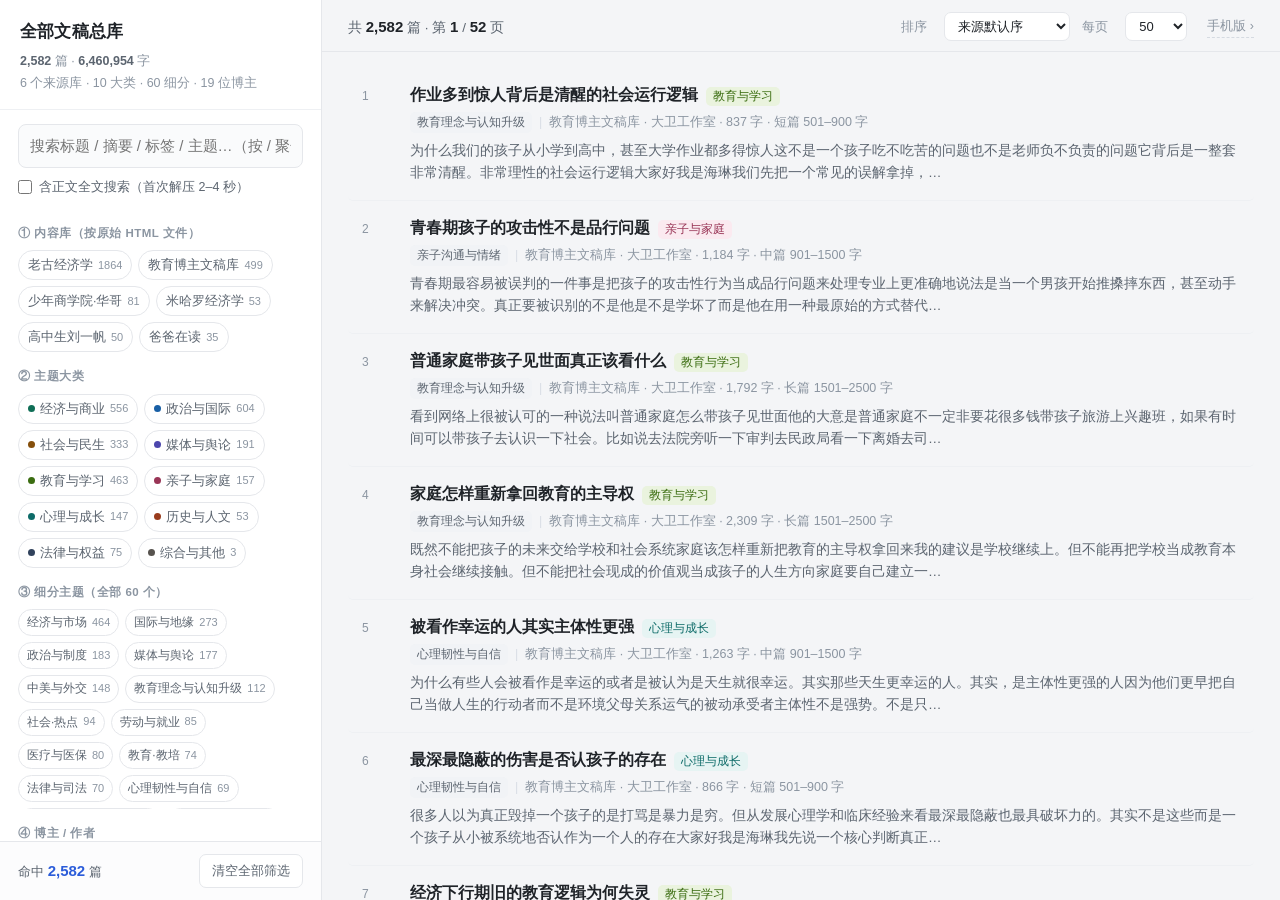
==== commit f529a203: "目录恢复摘要展示且阅读页保持纯正文" ====
--- a/desktop.html
+++ b/desktop.html
@@ -88,6 +88,8 @@
 .row .t{font-size:15.5px;font-weight:600;line-height:1.5}
 .row .m{margin-top:6px;display:flex;align-items:center;gap:7px;flex-wrap:wrap;font-size:12.5px;color:var(--tx3)}
 .row .m .sep{color:#d9dee5}
+.row .s{margin-top:7px;font-size:13.5px;color:var(--tx2);line-height:1.68;
+  display:-webkit-box;-webkit-line-clamp:2;-webkit-box-orient:vertical;overflow:hidden}
 .bdg{display:inline-block;padding:1px 7px;border-radius:5px;font-size:11.5px;font-weight:500;white-space:nowrap}
 .bdg.soft{background:#f1f3f6;color:#5c6570}
 .bdg.dup{background:#fff3e0;color:#b45309}
@@ -159,7 +161,7 @@
     <select id="per">
       <option>20</option><option selected>50</option><option>100</option><option>200</option>
     </select>
-    <a class="swapv" id="swapv" href="index.html?v=mobile&rev=no-summary-2">手机版 ›</a>
+    <a class="swapv" id="swapv" href="index.html?v=mobile&rev=directory-summary-3">手机版 ›</a>
   </div>
   <div class="crumbs" id="crumbs"></div>
   <div class="listwrap" id="listwrap"></div>
@@ -181,7 +183,7 @@
 </div>
 <div class="hint" id="hint"></div>
 
-<script type="application/json" id="d">{"dims":{"src":["老古经济学","教育博主文稿库","少年商学院·华哥","米哈罗经济学","高中生刘一帆","爸爸在读"],"blogger":["老古","大卫工作室","清华玩爸","蛋壳教育博主","华哥（张华）","星星讲自学","米哈罗","家卫老师","未署名同侪","coken · 爸爸在读","东卿智慧父母课堂","河马","吴壹格律师","刘一帆","特邀·开心糖","特邀·战小锤","特邀·李田田","特邀·六角形","特邀·杰阿森"],"big":["经济与商业","政治与国际","社会与民生","媒体与舆论","教育与学习","亲子与家庭","心理与成长","历史与人文","法律与权益","综合与其他"],"topic":["经济与市场","国际与地缘","政治与制度","媒体与舆论","中美与外交","教育理念与认知升级","社会·热点","劳动与就业","医疗与医保","教育·教培","法律与司法","心理韧性与自信","家庭关系与父母成长","人口·生育·养老","亲子沟通与情绪","个人·思维·成长","房产与楼市","历史·人物","内驱力与学习动力","学习方法与自学","阅读与思维素养","学科提分与考试","在线学习平台","习惯养成与作业","国际教育与留学","升学规划与择校","AI与教育","手机管理与专注力","教育理念与批判","家庭教育","教育行业观察","人物故事与榜样","外语与英语学习","经济学思维","妈妈的角色与被孤立","青春期心理","企业家与资本","奥派与产权","网络舆论与流量","法律常识与职场权益","社会认知与家庭环境","心理与性格养成","金钱与物质教育","垄断与竞争","网络环境与三观","校园霸凌与校园生态","课程介绍与答疑","海外生活观察","产业与企业史","平台经济与互联网","厌学与躺平","科技与未来","民生与消费","教育与人才","网瘾与手机","影视与阅读推荐","无聊玩耍与自由","夫妻关系与家庭","政策与管制","责任与成长"],"series":["老古·合集1","老古·合集4","老古·合集3","老古·合集2","老古·合集5","单集精讲","产业伟大系列","反商系列","奥派经济学十六课","房产专题","工会史专题"],"bucket":["极短篇 ≤500 字","短篇 501–900 字","中篇 901–1500 字","长篇 1501–2500 字","超长篇 2501–6000 字","特长篇 >6000 字"],"tag":["美国","消费","自由","舆论","医疗","历史","国企","欧洲","人口","税收","川普","产权","关税","福利","教育","日本","媒体","市场经济","民主","印度","俄罗斯","家庭氛围","英国","司马南","垄断","乌克兰","汽车","亲子关系","退休","阿根廷","台湾","失业","贸易战","米莱","养老","计划经济","疫情","社保","拜登","就业","自信心","外卖","韩国","互联网","地产","改革开放","奥派","内驱力","医保","学习规划","房价","越南","普京","联想","升学","生育","以色列","免费医疗","朝鲜","特朗普","青春期","马斯克","房产税","写作业","马云","养老金","哈马斯","美联储","新能源","AI","邓小平","新冠","秦晖","慈善","法治","通胀","加班","加沙","专注力","AI工具","习惯培养","可汗学院","人工智能","教培","食品安全","网络与舆论","婚姻","伊朗","高考","裁员","补课","背单词","内卷","股市","俞敏洪","柳传志","考试焦虑","疫苗","女权","双减","诈骗","青春期心理","胡锡进","阅读","新加坡","免费资源","家庭教育","民营经济","刷题","躺平","性别","叛逆","手机管理","亲子沟通","英语学习","罗永浩","南非","校园与成长","天赋","作息","TED","英语APP","学习方法","AI未来学校","PBL","安全感","企业家精神","私有产权","传销","价值观","择校","播客","Khanmigo","AI学校","榜样","AI教育","张雪峰","原生家庭","讨好型人格","消费者主权","稀缺性","奥地利学派","华尔街","公益","平台经济","金钱与劳动","焦虑","选科","费曼学习法","少年商学院"]},"topicOfBig":{"经济与商业":["垄断与竞争","企业家与资本","经济学思维","民生与消费","产业与企业史","政策与管制","奥派与产权","房产与楼市","平台经济与互联网","经济与市场"],"政治与国际":["政治与制度","中美与外交","国际与地缘"],"社会与民生":["社会认知与家庭环境","劳动与就业","社会·热点","人口·生育·养老","医疗与医保"],"媒体与舆论":["媒体与舆论","网瘾与手机","网络环境与三观","网络舆论与流量"],"教育与学习":["教育理念与认知升级","阅读与思维素养","习惯养成与作业","内驱力与学习动力","手机管理与专注力","学习方法与自学","学科提分与考试","升学规划与择校","在线学习平台","国际教育与留学","家庭教育","海外生活观察","教育理念与批判","外语与英语学习","人物故事与榜样","AI与教育","科技与未来","教育行业观察","课程介绍与答疑","教育与人才","教育·教培"],"亲子与家庭":["亲子沟通与情绪","家庭关系与父母成长","家庭教育","人物故事与榜样","影视与阅读推荐","教育理念与批判","教育行业观察","无聊玩耍与自由","夫妻关系与家庭","金钱与物质教育","妈妈的角色与被孤立"],"心理与成长":["心理韧性与自信","心理与性格养成","个人·思维·成长","青春期心理","厌学与躺平","责任与成长","校园霸凌与校园生态"],"历史与人文":["人物故事与榜样","海外生活观察","历史·人物"],"法律与权益":["法律常识与职场权益","法律与司法"],"综合与其他":["课程介绍与答疑"]},"bloggerOfSrc":{"老古经济学":["老古","河马","特邀·开心糖","特邀·战小锤","特邀·李田田","特邀·六角形","特邀·杰阿森"],"教育博主文稿库":["大卫工作室","清华玩爸","蛋壳教育博主","星星讲自学","家卫老师","东卿智慧父母课堂","吴壹格律师"],"少年商学院·华哥":["华哥（张华）"],"米哈罗经济学":["米哈罗"],"高中生刘一帆":["未署名同侪","刘一帆"],"爸爸在读":["coken · 爸爸在读"]},"stats":{"total":2582,"han":6460954,"dup":30,"shards":81},"items":[["作业多到惊人背后是清醒的社会运行逻辑",1,1,4,"5",-1,837,1,"写作业",0,"",0,0],["青春期孩子的攻击性不是品行问题",1,1,5,"14",-1,1184,2,"青春期,叛逆",0,"",0,1],["普通家庭带孩子见世面真正该看什么",1,1,4,"5",-1,1792,3,"见世面",0,"",0,2],["家庭怎样重新拿回教育的主导权",1,1,4,"5",-1,2309,3,"学习规划",0,"",0,3],["被看作幸运的人其实主体性更强",1,1,6,"11",-1,1263,2,"自信心",0,"",0,4],["最深最隐蔽的伤害是否认孩子的存在",1,1,6,"11",-1,866,1,"家庭氛围",0,"",0,5],["经济下行期旧的教育逻辑为何失灵",1,1,4,"5",-1,963,2,"学习规划",0,"",0,6],["十几岁孩子该怎么面对活着的意义",1,1,6,"11",-1,889,1,"青春期",0,"",0,7],["哪类家庭结构最容易把孩子推向抑郁",1,1,6,"11",-1,554,1,"家庭氛围",0,"",0,8],["学校正在系统性地破坏孩子的友谊",1,1,4,"20",-1,1011,2,"亲子关系",0,"",0,9],["意识到伤害过孩子之后父母该怎么办",1,1,5,"12",-1,880,1,"家庭氛围",0,"",0,10],["孩子被看不上只因不服从评价标准",1,1,4,"5",-1,716,1,"家庭氛围",0,"",0,11],["叛逆期这个词为什么既聪明又危险",1,1,4,"5",-1,781,1,"青春期,叛逆",0,"",0,12],["家庭运行结构出了问题孩子才会空洞",1,1,5,"12",-1,1277,2,"家庭氛围",0,"",0,13],["不是每个大人都能看见自己的孩子",1,1,5,"12",-1,1021,2,"家庭氛围",0,"",0,14],["转发广西震灾物资信息求助线索",1,1,4,"5",-1,234,0,"",0,"",0,15],["孩子脾气像你不是遗传是适应",1,1,5,"12",-1,697,1,"家庭氛围",0,"",0,16],["梦见高考是几代人留下的应激反应",1,1,6,"11",-1,915,2,"考试焦虑",0,"",0,17],["创伤最深的后果是适应了痛苦",1,1,6,"11",-1,685,1,"家庭氛围",0,"",0,18],["家庭教育为什么必须建立自己的系统",1,1,4,"5",-1,2309,3,"学习规划",0,"",0,19],["感恩的前提是能分辨什么在侵蚀你",1,1,6,"11",-1,607,1,"亲子关系",0,"",0,20],["三观到底是什么它们如何形成",1,1,4,"20",-1,691,1,"价值观",0,"",0,21],["边界感缺失的人一生都没为自己活",1,1,6,"11",-1,913,2,"自信心",0,"",0,22],["一个人是怎样慢慢失去人生掌控的",1,1,6,"11",-1,702,1,"自信心",0,"",0,23],["小时候怕爸爸长大就怕所有权威",1,1,6,"11",-1,720,1,"家庭氛围",0,"",0,24],["人工智能时代信息优势正在贬值",1,1,4,"5",-1,1024,2,"AI工具",0,"",0,25],["孩子能否相信自己藏在父母的目光里",1,1,5,"12",-1,746,1,"家庭氛围",0,"",0,26],["善用心机其实是低阶智力的过度使用",1,1,4,"20",-1,399,0,"深度思考",0,"",0,27],["分清停滞期创伤期还是恢复期",1,1,6,"11",-1,748,1,"家庭氛围",0,"",0,28],["有些痛苦不是努力就能解决的",1,1,6,"11",-1,563,1,"家庭氛围",0,"",0,29],["外向会讨喜不等于孩子有社交能力",1,1,4,"20",-1,887,1,"社交能力",0,"",0,30],["边界感不是一张管孩子的清单",1,1,5,"12",-1,791,1,"家庭氛围",0,"",0,31],["判断长辈是否成熟只看四件事",1,1,4,"5",-1,541,1,"家庭氛围",0,"",1,0],["表达能力的底层是能不能做真实的自己",1,1,4,"20",-1,981,2,"表达能力",0,"",1,1],["真正改变人生的选择都没有保证",1,1,6,"11",-1,342,0,"自信心",0,"",1,2],["自控力不是硬压欲望而是管理欲望",1,1,4,"23",-1,1089,2,"习惯培养",0,"",1,3],["焦虑不是想太多而是防备太多",1,1,6,"11",-1,367,0,"焦虑",0,"",1,4],["孩子主动学习是从这件事和我有关开始",1,1,4,"18",-1,1021,2,"内驱力",0,"",1,5],["成长往往从失去外部支撑开始",1,1,6,"11",-1,644,1,"自信心",0,"",1,6],["没处理的内心伤疤会传给孩子",1,1,5,"12",-1,782,1,"家庭氛围",0,"",1,7],["专注力不是态度而是一套信息系统",1,1,4,"27",-1,1020,2,"专注力",0,"",1,8],["变强大不是彻底控制自己的大脑",1,1,6,"11",-1,687,1,"自信心",0,"",1,9],["知道却做不到不是意志力太差",1,1,6,"11",-1,804,1,"习惯培养",0,"",1,10],["人最大的觉醒是别把恐惧当成现实",1,1,6,"11",-1,778,1,"焦虑",0,"",1,11],["做合格父母先做一个合格的人",1,1,5,"12",-1,748,1,"家庭氛围",0,"",1,12],["有些孩子是被训练到不再反抗",1,1,4,"5",-1,1176,2,"家庭氛围",0,"",1,13],["亲密关系也是你和自己的关系",1,1,5,"12",-1,688,1,"家庭氛围",0,"",1,14],["困住你一生的不是事情是解释方式",1,1,6,"11",-1,900,1,"自信心",0,"",1,15],["重塑自己的第一步是敢否定旧结构",1,1,6,"11",-1,298,0,"自信心",0,"",1,16],["带孩子旅行并不自动带来见识",1,1,4,"5",-1,905,2,"见世面",0,"",1,17],["教育最容易做的是替代孩子行动",1,1,4,"5",-1,797,1,"学习规划",0,"",1,18],["大人先稳定自己才看得见孩子",1,1,5,"12",-1,1146,2,"家庭氛围",0,"",1,19],["应试教育正在失去成立的前提",1,1,4,"5",-1,796,1,"学习规划",0,"",1,20],["奖励机制到底是什么怎么用才不伤孩子",1,1,4,"5",-1,2786,4,"家庭氛围",0,"",1,21],["很爱孩子却忍不住发脾气怎么办",1,1,5,"14",-1,548,1,"亲子关系,家庭氛围",0,"",1,22],["不可预测的家庭环境如何伤到孩子",1,1,6,"11",-1,982,2,"家庭氛围",0,"",1,23],["孩子如何判断自己是不是重要",1,1,6,"11",-1,1101,2,"自信心",0,"",1,24],["童年被拆掉的尊严感还能补回来吗",1,1,6,"11",-1,951,2,"自信心",0,"",1,25],["家庭把孩子一步步推向抑郁的路径",1,1,6,"11",-1,555,1,"家庭氛围",0,"",1,26],["社会为何用治疗来处理孩子的痛苦",1,1,4,"5",-1,1153,2,"家庭氛围",0,"",1,27],["友谊才是孩子最珍贵的天性",1,1,4,"20",-1,947,2,"友谊",0,"",1,28],["长期替孩子做决定会毁掉他的判断力",1,1,4,"5",-1,865,1,"家庭氛围",0,"",1,29],["经历重大失去的孩子为何提不起劲",1,1,4,"18",-1,1126,2,"内驱力",0,"",1,30],["普通家庭怎样养出孩子的底气",1,1,6,"11",-1,808,1,"自信心",0,"",1,31],["恐惧如何悄悄决定孩子的人生",1,1,6,"11",-1,805,1,"焦虑",0,"",2,0],["一个人是怎样慢慢丢掉主体性的",1,1,6,"11",-1,1006,2,"自信心",0,"",2,1],["真正稳定的自我是什么样子",1,1,6,"11",-1,576,1,"自信心",0,"",2,2],["你的情绪输出其实是在欺负小孩",1,1,5,"14",-1,772,1,"家庭氛围",0,"",2,3],["学校为何如此强烈反对孩子早恋",1,1,4,"5",-1,983,2,"青春期",0,"",2,4],["制度性人格剥夺如何毁掉孩子",1,1,4,"5",-1,669,1,"自信心",0,"",2,5],["青春期孩子逃进屏幕游戏的真相",1,1,4,"27",-1,1219,2,"专注力",0,"",2,6],["小学阶段孩子恐惧为何突然加重",1,1,6,"11",-1,1028,2,"自信心",0,"",2,7],["别再无休止纠正孩子的细节",1,1,4,"5",-1,925,2,"亲子关系",0,"",2,8],["孩子受创后心理为何停止成长",1,1,6,"11",-1,869,1,"家庭氛围",0,"",2,9],["孩子最需要的是被父母看见",1,1,6,"11",-1,879,1,"亲子关系",0,"",2,10],["家庭关系里那些隐性的霸凌",1,1,5,"12",-1,863,1,"家庭氛围",0,"",2,11],["被群体排斥会怎样毁掉孩子",1,1,6,"11",-1,904,2,"自信心",0,"",2,12],["经济下行期别再用旧教育逻辑",1,1,4,"5",-1,963,2,"学习规划",0,"",2,13],["为什么觉醒之后反而更痛苦",1,1,4,"5",-1,918,2,"家庭氛围",0,"",2,14],["孩子啃老真的只是溺爱造成的吗",1,1,5,"12",-1,1039,2,"家庭氛围",0,"",2,15],["被否认存在感的孩子会走向哪里",1,1,6,"11",-1,866,1,"自信心",0,"",2,16],["成人眼里的缺点未必是缺点",1,1,4,"5",-1,716,1,"",0,"",2,17],["学校如何一点点破坏孩子的友谊",1,1,4,"5",-1,1021,2,"亲子关系",0,"",2,18],["问题不在家长类型而在家庭结构",1,1,5,"12",-1,1295,2,"家庭氛围",0,"",2,19],["叛逆期这个词骗了多少家长",1,1,4,"5",-1,781,1,"青春期",0,"",2,20],["高中阶段孩子恐惧为何定型",1,1,6,"11",-1,848,1,"青春期",0,"",2,21],["真正能看见孩子的大人有多少",1,1,5,"12",-1,1141,2,"家庭氛围",0,"",2,22],["孩子作业为何多得如此惊人",1,1,4,"5",-1,837,1,"写作业",0,"",2,23],["门开着就等于你真的自由吗",1,1,4,"5",-1,2141,3,"",0,"",2,24],["一到开学孩子为何集体焦虑",1,1,6,"11",-1,826,1,"考试焦虑",0,"",2,25],["孩子写作业磨蹭其实是能量枯竭",1,1,4,"18",-1,858,1,"写作业",0,"",2,26],["孩子一碰困难就崩溃的原因",1,1,6,"11",-1,862,1,"自信心",0,"",2,27],["孩子挑食背后藏着什么信号",1,1,4,"23",-1,997,2,"家庭氛围",0,"",2,28],["应试教育终结背后的四个变量",1,1,4,"5",-1,801,1,"升学",0,"",2,29],["最讲道理的家长反而最伤孩子",1,1,5,"12",-1,876,1,"家庭氛围",0,"",2,30],["为何受伤最深的人还在替它辩护",1,1,4,"5",-1,851,1,"",0,"",2,31],["孩子反复自伤其实是在求活",1,1,6,"11",-1,841,1,"青春期",0,"",3,0],["刷短视频能学到东西就无害吗",1,1,4,"27",-1,978,2,"专注力",0,"",3,1],["家庭运行结构才是孩子问题的根",1,1,5,"12",-1,1297,2,"家庭氛围",0,"",3,2],["孩子对父母恶语相向怎么办",1,1,5,"14",-1,945,2,"青春期",0,"",3,3],["父母在情绪上依赖孩子有多伤",1,1,5,"12",-1,980,2,"家庭氛围",0,"",3,4],["带孩子旅行真的能开阔视野吗",1,1,4,"20",-1,905,2,"家庭氛围",0,"",3,5],["决定孩子命运的是信息的继承",1,1,4,"5",-1,714,1,"学习规划",0,"",3,6],["中国家长的焦虑为何与众不同",1,1,5,"12",-1,1060,2,"家庭氛围",0,"",3,7],["越早要求孩子自信越容易崩溃",1,1,6,"11",-1,438,0,"自信心",0,"",3,8],["孩子被集体孤立后的心理崩塌",1,1,6,"11",-1,904,2,"自信心",0,"",3,9],["被制度剥夺人格的孩子会怎样",1,1,4,"5",-1,754,1,"自信心",0,"",3,10],["越管越不行控制型养育的陷阱",1,1,5,"12",-1,1474,2,"家庭氛围",0,"",3,11],["孩子突然没动力目标怎么办",1,1,4,"18",-1,1068,2,"内驱力",0,"",3,12],["公开羞辱正在悄悄毁掉孩子",1,1,6,"11",-1,950,2,"自信心",0,"",3,13],["孩子总被拿捏根源在小时候",1,1,6,"11",-1,1106,2,"自信心",0,"",3,14],["孩子最痛的是父母没有站队",1,1,6,"11",-1,1020,2,"亲子关系",0,"",3,15],["为什么小学孩子突然变得怕评价",1,1,6,"11",-1,1028,2,"自信心",0,"",3,16],["亲密关系里的霸凌同样伤人",1,1,5,"12",-1,863,1,"家庭氛围",0,"",3,17],["校园里的女孩关系正在变化",1,1,5,"14",-1,1015,2,"青春期",0,"",3,18],["恐惧正在悄悄决定孩子的人生",1,1,6,"11",-1,805,1,"自信心",0,"",3,19],["溺爱为什么会养出啃老的孩子",1,1,5,"12",-1,1039,2,"家庭氛围",0,"",3,20],["普通家庭如何培养孩子的底气",1,1,6,"11",-1,808,1,"自信心",0,"",3,21],["班级连坐惩罚到底在教什么",1,1,4,"5",-1,854,1,"家庭氛围",0,"",3,22],["所谓叛逆期其实是关系出了问题",1,1,4,"5",-1,781,1,"青春期",0,"",3,23],["孩子一受挫就退缩是缺底气",1,1,6,"11",-1,652,1,"自信心",0,"",3,24],["别再吓唬孩子说学习有多惨",1,1,4,"18",-1,775,1,"内驱力",0,"",3,25],["被忽视的心理创伤在伤害孩子",1,1,6,"11",-1,836,1,"家庭氛围",0,"",3,26],["别把结构问题当成孩子的病",1,1,4,"5",-1,1163,2,"家庭氛围",0,"",3,27],["大人先安顿好自己才能看见孩子",1,1,5,"12",-1,1095,2,"家庭氛围",0,"",3,28],["关于网瘾治疗家长该知道的",1,1,4,"27",-1,818,1,"专注力",0,"",3,29],["父亲不爱表达就是不在乎吗",1,1,5,"12",-1,804,1,"家庭氛围",0,"",3,30],["友谊才是孩子最珍贵的天性",1,1,4,"20",-1,947,2,"社交",0,"",3,31],["控制欲强其实是一种创伤反应",1,1,5,"12",-1,832,1,"家庭氛围",0,"",4,0],["长期不被看见的孩子会怎样",1,1,6,"11",-1,879,1,"亲子关系",0,"",4,1],["最伤孩子的家庭模式之暴力虐待",1,1,5,"12",-1,1122,2,"家庭氛围",0,"",4,2],["作业多背后是一套社会逻辑",1,1,4,"5",-1,837,1,"写作业",0,"",4,3],["孩子的友谊为何会被学校扭曲",1,1,4,"5",-1,1021,2,"亲子关系",0,"",4,4],["觉醒之后环境没变该如何自处",1,1,4,"5",-1,885,1,"家庭氛围",0,"",4,5],["意识到伤害过孩子后怎么办",1,1,5,"12",-1,880,1,"家庭氛围",0,"",4,6],["反复纠正孩子细节真的有用吗",1,1,4,"5",-1,912,2,"亲子关系",0,"",4,7],["孩子沉迷屏幕背后的逃逸心理",1,1,4,"27",-1,1226,2,"专注力",0,"",4,8],["男孩动手打人是品行问题吗",1,1,5,"14",-1,1224,2,"青春期",0,"",4,9],["早恋这个词是怎么被发明的",1,1,4,"5",-1,983,2,"青春期",0,"",4,10],["孩子不再跟你说心里话的真相",1,1,5,"14",-1,854,1,"青春期",0,"",4,11],["别把抑郁都归咎于孩子脆弱",1,1,6,"11",-1,1031,2,"青春期",0,"",4,12],["能力衰退往往从空间固化开始",1,1,4,"20",-1,650,1,"家庭氛围",0,"",4,13],["被复制的不是贫穷而是生存方式",1,1,5,"12",-1,723,1,"家庭氛围",0,"",4,14],["孩子的问题只是没服从标准",1,1,4,"5",-1,825,1,"",0,"",4,15],["做合格父母先做一个合格的人",1,1,5,"12",-1,740,1,"家庭氛围",0,"",4,16],["剥掉所有身份之后人还剩什么",1,1,5,"12",-1,779,1,"家庭氛围",0,"",4,17],["有些家长为了面子牺牲孩子",1,1,5,"12",-1,757,1,"家庭氛围",0,"",4,18],["教育常常在替代孩子的主体位置",1,1,4,"5",-1,797,1,"",0,"",4,19],["怎样判断一个人有没有主体性",1,1,4,"20",-1,1167,2,"",0,"",4,20],["主体性到底是一种什么能力",1,1,4,"20",-1,620,1,"",0,"",4,21],["明明很爱孩子为何却没耐心",1,1,5,"14",-1,548,1,"亲子关系",0,"",4,22],["孩子失去的不只是看视频的耐心",1,1,4,"20",-1,698,1,"专注力",0,"",4,23],["孩子是怎样感到自己被重视的",1,1,6,"11",-1,1101,2,"自信心",0,"",4,24],["学校为何培养出冷漠的成功者",1,1,4,"5",-1,675,1,"",0,"",4,25],["为什么越来越多人聪明却懦弱",1,1,6,"11",-1,842,1,"自信心",0,"",4,26],["孩子心理出问题家长先看医生",1,1,5,"12",-1,817,1,"家庭氛围",0,"",4,27],["你其实正在用情绪欺负孩子",1,1,5,"14",-1,772,1,"亲子关系",0,"",4,28],["孩子的尊严感是如何被拆掉的",1,1,6,"11",-1,951,2,"自信心",0,"",4,29],["决定人生差距的是四层能量结构",1,1,4,"20",-1,1112,2,"家庭氛围",0,"",4,30],["为什么一停下来就觉得愧疚",1,1,4,"5",-1,1277,2,"家庭氛围",0,"",4,31],["决定成长的不是困难而是解释",1,1,6,"11",-1,605,1,"自信心",0,"",5,0],["处罚孩子为什么越来越没用",1,1,4,"23",-1,840,1,"亲子关系",0,"",5,1],["用AI十分钟找到孩子天赋的三步法",1,2,4,"20",-1,933,2,"天赋,AI工具",0,"",5,2],["吼孩子和让步其实是同一件事",1,2,5,"14",-1,1067,2,"亲子关系,家庭氛围",0,"",5,3],["别把孩子时间占满休息才是变强时刻",1,2,4,"5",-1,896,1,"家庭氛围",0,"",5,4],["学习动力等于我想要乘以我能行",1,2,4,"18",-1,889,1,"内驱力",0,"",5,5],["解决孩子拖拉磨蹭要拧紧这几颗螺丝",1,2,4,"23",-1,4120,4,"写作业,习惯培养",0,"",5,6],["被忽视的情绪劳动能力有多重要",1,2,4,"20",-1,1092,2,"",0,"",5,7],["孩子学习差父母最该做的三件事",1,2,4,"18",-1,4698,4,"内驱力",0,"",5,8],["总吼孩子不是脾气差而是这两点",1,2,5,"14",-1,2147,3,"家庭氛围",0,"",5,9],["怎样在日常生活中培养深度思考力",1,2,4,"20",-1,1962,3,"",0,"",5,10],["孩子的好习惯原来是可以设计的",1,2,4,"23",-1,2330,3,"习惯培养",0,"",5,11],["教育里最大的矛盾该松还是该卷",1,2,4,"5",-1,584,1,"",0,"",5,12],["管理和教育的区别决定孩子未来",1,2,4,"5",-1,388,0,"",0,"",5,13],["孩子的自信不是夸出来的是这样培养",1,2,6,"11",-1,1994,3,"自信心",0,"",5,14],["三个反常识道理要早点告诉孩子",1,2,6,"11",-1,645,1,"自信心",0,"",5,15],["陪写作业不鸡飞狗跳的破车效应",1,2,4,"23",-1,583,1,"写作业,陪读",0,"",5,16],["给孩子松弛感父母只需做好三点",1,2,6,"11",-1,462,0,"家庭氛围",0,"",5,17],["小学阅读的四次延后爆发期",1,2,4,"20",-1,763,1,"阅读",0,"",5,18],["这三件事必须由父母来扛别推给孩子",1,2,5,"12",-1,502,1,"家庭氛围",0,"",5,19],["家庭教育的正确顺序别搞反了",1,2,4,"5",-1,964,2,"",0,"",5,20],["孩子考砸了父母最有用的做法",1,2,4,"5",-1,501,1,"考试焦虑",0,"",5,21],["带娃十年悟出的六个教育真相",1,2,4,"5",-1,1051,2,"",0,"",5,22],["孩子成长从来不是线性的三点真相",1,2,4,"5",-1,519,1,"",0,"",5,23],["忍不住要发火时先默念这三句话",1,2,5,"14",-1,179,0,"亲子关系",0,"",5,24],["别靠发火让孩子听话要学会规则管理",1,2,5,"14",-1,620,1,"亲子关系",0,"",5,25],["别焦虑正常的孩子到底是什么样",1,2,4,"5",-1,676,1,"",0,"",5,26],["主动写作业的孩子未必真的主动",1,2,4,"18",-1,914,2,"内驱力",0,"",5,27],["做到这三点孩子自然会有上进心",1,2,4,"18",-1,1079,2,"内驱力",0,"",5,28],["培养孩子阅读习惯要避开的三个坑",1,2,4,"20",-1,2038,3,"阅读",0,"",5,29],["孩子粗心马虎的根源与解决方法",1,2,4,"19",-1,1826,3,"错题",0,"",5,30],["孩子厌学真正讨厌的是这三件事",1,2,4,"18",-1,886,1,"内驱力",0,"",5,31],["提升孩子专注力先别急着贴标签",1,2,4,"27",-1,2333,3,"专注力",0,"",6,0],["小学数学到底要不要报班我的结论",1,2,4,"21",-1,1264,2,"补课",0,"",6,1],["小学语文最没必要补该补的是阅读",1,2,4,"21",-1,1436,2,"补课,阅读",0,"",6,2],["孩子学习特别差我给父母三点建议",1,2,4,"5",-1,1085,2,"",0,"",6,3],["有了家庭惯例孩子的问题少九成",1,2,4,"23",-1,1811,3,"习惯培养,家庭氛围",0,"",6,4],["真正厉害的父母都做到这三点",1,2,5,"12",-1,956,2,"",0,"",6,5],["总跟孩子生气是没看懂这三个根源",1,2,5,"14",-1,1316,2,"亲子关系,青春期",0,"",6,6],["教育孩子的三大幻觉你中了几个",1,2,4,"5",-1,1223,2,"",0,"",6,7],["一张纸一支笔帮孩子找到天赋",1,2,4,"20",-1,1620,3,"天赋",0,"",6,8],["小学最该培养的两个习惯不是学习",1,2,4,"23",-1,1555,3,"习惯培养",0,"",6,9],["五个动力源让孩子真正想学习",1,2,4,"18",-1,2197,3,"内驱力",0,"",6,10],["普通家庭怎样躲开教育内卷",1,2,4,"5",-1,1176,2,"",0,"",6,11],["让孩子真正自律的五个关键动作",1,2,4,"23",-1,1159,2,"习惯培养",0,"",6,12],["判断孩子养得好的三个细节",1,2,5,"12",-1,422,0,"",0,"",6,13],["表扬孩子的原理和正确说法",1,2,5,"14",-1,969,2,"亲子关系",0,"",6,14],["孩子的自主性到底该怎么培养",1,2,4,"18",-1,1361,2,"内驱力",0,"",6,15],["考试的第一性原理是发现问题",1,2,4,"5",-1,172,0,"",0,"",6,16],["让孩子爱上看书的偏方一次讲清",1,2,4,"20",-1,374,0,"阅读",0,"",6,17],["家庭教育到底要教孩子什么",1,2,4,"5",-1,1283,2,"",0,"",6,18],["阅读的第一性原理是沉浸体验",1,2,4,"20",-1,585,1,"阅读",0,"",6,19],["家能给孩子最好的东西就一个字",1,2,5,"12",-1,71,0,"家庭氛围",0,"",6,20],["辅导总不配合家庭教育是服务业",1,2,4,"5",-1,624,1,"",0,"",6,21],["小学学习没有捷径的三件事",1,2,4,"21",-1,965,2,"",0,"",6,22],["明知教育不对又不敢变怎么破解",1,2,4,"5",-1,1263,2,"",0,"",6,23],["父母的耐心其实来自俯视的视角",1,2,5,"12",-1,549,1,"",0,"",6,24],["学霸和中等生最大的差距在深度思考",1,2,4,"20",-1,1098,2,"",0,"",6,25],["小学语数英暑假只做一件事该做什么",1,2,4,"21",-1,1328,2,"学习规划",0,"",6,26],["家庭惯例让孩子少发火也好管教",1,2,4,"23",-1,2766,4,"家庭氛围",0,"",6,27],["不催孩子又磨蹭到底该怎么办",1,2,4,"23",-1,1518,3,"写作业",0,"",6,28],["小学该培养的三个能力对应语数英",1,2,4,"21",-1,747,1,"",0,"",6,29],["差生想翻身父母只有一条路可走",1,2,4,"18",-1,1185,2,"内驱力",0,"",6,30],["孩子读不懂名著其实是一种幸运",1,2,4,"20",-1,718,1,"阅读",0,"",6,31],["养娃一旦开窍父母就不焦虑了",1,2,4,"5",-1,1255,2,"",0,"",7,0],["孩子犯错别频繁纠错的正确做法",1,2,5,"14",-1,842,1,"亲子关系",0,"",7,1],["这五个场合一定要带上孩子",1,2,5,"14",-1,533,1,"亲子关系",0,"",7,2],["判断孩子养得好不好看这三点",1,2,5,"12",-1,297,0,"",0,"",7,3],["养娃复利最高的三件事是哪些",1,2,5,"12",-1,670,1,"亲子关系",0,"",7,4],["生活秩序混乱的孩子成绩往往不好",1,2,4,"23",-1,563,1,"作息,习惯培养",0,"",7,5],["优秀的孩子不是管出来是引导出来",1,2,4,"5",-1,2024,3,"",0,"",7,6],["四种情况下千万别教育孩子",1,2,5,"14",-1,184,0,"家庭氛围",0,"",7,7],["孩子应该从学习里获得力量",1,2,4,"18",-1,34,0,"内驱力",0,"",7,8],["学校和社会最大的差别早点告诉孩子",1,2,4,"5",-1,424,0,"",0,"",7,9],["小学各科只做一件事该做什么",1,2,4,"21",-1,773,1,"",0,"",7,10],["小学阶段想省力就抓这两类基本功",1,2,4,"19",-1,1547,3,"",0,"",7,11],["孩子偏要按自己的方式来怎么办",1,2,4,"5",-1,450,0,"",0,"",7,12],["辅导作业急眼时默念这五句话",1,2,5,"14",-1,540,1,"写作业,陪读",0,"",7,13],["帮孩子设目标永远别定得太高",1,2,4,"19",-1,1482,2,"学习规划",0,"",7,14],["重要品质没法直接教要借假修真",1,2,4,"20",-1,797,1,"",0,"",7,15],["孩子上课不认真光叮嘱没用",1,2,4,"19",-1,1395,2,"专注力",0,"",7,16],["孩子写作业磨蹭是没体验过专注",1,2,4,"23",-1,1100,2,"写作业",0,"",7,17],["孩子沉迷手机分三类对症下药",1,2,4,"27",-1,2274,3,"专注力",0,"",7,18],["小学生关于阅读的几个真相",1,2,4,"20",-1,1134,2,"阅读",0,"",7,19],["回家先玩还是先写作业看这几点",1,2,4,"23",-1,1344,2,"写作业,作息",0,"",7,20],["别太配合老师家长和老师目标不同",1,2,4,"5",-1,666,1,"",0,"",7,21],["家长最该把时间花在和孩子聊废话",1,2,5,"14",-1,1428,2,"亲子关系,青春期",0,"",7,22],["学习像打牌顺序错了前功尽弃",1,2,4,"5",-1,1139,2,"",0,"",7,23],["孩子最重要的能力是幸福的能力",1,2,6,"11",-1,2008,3,"自信心",0,"",7,24],["小学生没内驱力越期待越痛苦",1,2,4,"18",-1,1630,3,"内驱力",0,"",7,25],["孩子不是读书的料逼他反而消耗",1,2,4,"5",-1,909,2,"",0,"",7,26],["想对孩子发火时默念这五句话",1,2,5,"14",-1,1019,2,"亲子关系",0,"",7,27],["伤害过孩子还来得及补救吗",1,2,5,"14",-1,604,1,"亲子关系",0,"",7,28],["培养阳光乐观孩子的一加一公式",1,2,6,"11",-1,1371,2,"自信心",0,"",7,29],["很多差生其实是被作业困住的",1,2,4,"5",-1,1313,2,"写作业",0,"",7,30],["投入极低却作用很大的五件小事",1,2,5,"12",-1,725,1,"家庭氛围",0,"",7,31],["一条贯穿小学学习的学习逻辑",1,2,4,"19",-1,1428,2,"",0,"",8,0],["三步培养孩子的主体性与责任感",1,2,4,"18",-1,1270,2,"内驱力",0,"",8,1],["便宜又高级的奖励和惩罚方法",1,2,4,"23",-1,1364,2,"习惯培养",0,"",8,2],["从小培养输出型爱好孩子未来更吃香",1,2,4,"20",-1,946,2,"兴趣培养",0,"",8,3],["孩子真正的自律靠最小阻力之路",1,2,4,"23",-1,2479,3,"习惯培养,内驱力",0,"",8,4],["小学家长最该做好的三件事",1,2,5,"14",-1,2290,3,"亲子关系,习惯培养",0,"",8,5],["坚持五步养出自驱力孩子成学霸",1,3,4,"18",-1,568,1,"内驱力",0,"",8,6],["换种说法孩子才愿意听你的话",1,3,5,"14",-1,887,1,"亲子关系",0,"",8,7],["暴躁妈妈加沉默爸爸是家庭灾难",1,3,5,"12",-1,793,1,"家庭氛围,亲子关系",0,"",8,8],["成绩好的孩子父母都人狠话不多",1,3,5,"14",-1,1923,3,"亲子关系,写作业",0,"",8,9],["让孩子怕你是最残忍的教育方式",1,3,5,"14",-1,868,1,"亲子关系,家庭氛围",0,"",8,10],["物质奖励正在悄悄毁掉孩子内驱力",1,3,4,"18",-1,1398,2,"内驱力",0,"",8,11],["孩子沉迷手机其实是被家长害的",1,3,4,"27",-1,929,2,"手机管理,专注力",0,"",8,12],["别期待小学生有内驱力否则太痛苦",1,3,4,"18",-1,1832,3,"内驱力",0,"",8,13],["小学最关键的不是成绩而是内驱力",1,3,4,"18",-1,983,2,"内驱力",0,"",8,14],["没自驱力孩子只会沦为被动学渣",1,3,4,"18",-1,831,1,"内驱力,写作业",0,"",8,15],["补课没什么用学习核心是内驱力",1,3,4,"18",-1,1078,2,"内驱力,补课",0,"",8,16],["孩子的玻璃心是父母坏情绪养出来的",1,3,5,"14",-1,1855,3,"亲子关系,青春期",0,"",8,17],["孩子戒手机的核心其实是内驱力",1,3,4,"27",-1,1212,2,"手机管理,内驱力",0,"",8,18],["养男孩和养女孩完全不同要抓六点",1,3,5,"12",-1,1253,2,"亲子关系",0,"",8,19],["让孩子主动学习的秘诀是养内驱力",1,3,4,"18",-1,2723,4,"内驱力,学习规划",0,"",8,20],["越跟孩子讲道理他越和你对着干",1,3,5,"14",-1,600,1,"亲子关系,叛逆",0,"",8,21],["孩子写作业拖拉磨蹭真是因为懒吗",1,3,4,"23",-1,711,1,"写作业,内驱力",0,"",8,22],["教育的最高境界是唤醒学习内驱力",1,3,4,"18",-1,619,1,"内驱力",0,"",8,23],["孩子半夜躲被窝玩手机家长怎么办",1,3,4,"27",-1,396,0,"手机管理,作息",0,"",8,24],["做好五件事让孩子自信敢表现",1,3,6,"11",-1,615,1,"自信心",0,"",8,25],["养出内心强大自带幸福感的孩子",1,3,6,"11",-1,388,0,"自信心,家庭氛围",0,"",8,26],["让孩子主动放下手机只需五天",1,3,4,"27",-1,693,1,"手机管理",0,"",8,27],["孩子突然休学厌学的三做三不做",1,3,4,"18",-1,628,1,"青春期,内驱力",0,"",8,28],["拿捏孩子最好的方法是马蝇效应",1,3,5,"14",-1,541,1,"亲子关系",0,"",8,29],["别盯着作业成绩五步养出自驱力",1,3,4,"18",-1,731,1,"内驱力,写作业",0,"",8,30],["高情商父母不吼孩子只做三件事",1,3,5,"14",-1,390,0,"亲子关系,写作业",0,"",8,31],["最伤孩子心的五句话你说过几句",1,3,5,"14",-1,808,1,"亲子关系",0,"",9,0],["教育风向大洗牌影响最大的是小学",1,3,4,"5",-1,1164,2,"学习规划",0,"",9,1],["教育强国规划纲要解读家长必看",1,3,4,"5",-1,1086,2,"升学",0,"",9,2],["让孩子尽早接触AI比补课更重要",1,3,4,"20",-1,916,2,"AI工具",0,"",9,3],["暑假补课的钱基本都打了水漂",1,3,4,"19",-1,464,0,"补课",0,"",9,4],["男孩长相和性格到底随爸还是随妈",1,3,4,"20",-1,705,1,"天赋",0,"",9,5],["孩子考不上一本就没必要再卷了",1,3,4,"5",-1,421,0,"考试焦虑",0,"",9,6],["高考英语降分不代表可以不学了",1,3,4,"21",-1,640,1,"学习规划",0,"",9,7],["家里女孩漂亮更要让她多长见识",1,3,4,"5",-1,774,1,"自信心",0,"",9,8],["新生儿太多我决定不让孩子卷高考",1,3,4,"5",-1,523,1,"升学",0,"",9,9],["高考志愿填报别被海量信息淹没",1,3,4,"25",-1,1030,2,"升学",0,"",9,10],["浙江考生填志愿滑档退档的教训",1,3,4,"25",-1,881,1,"升学,择校",0,"",9,11],["热门专业未必适合你家孩子",1,3,4,"25",-1,1462,2,"升学",0,"",9,12],["AI正在改变乡村孩子的学习方式",1,3,4,"5",-1,594,1,"AI工具",0,"",9,13],["高考不是终点而是人生的新起点",1,3,4,"5",-1,661,1,"考试焦虑",0,"",9,14],["奥赛备赛怎么挑选靠谱的AI工具",1,3,4,"20",-1,629,1,"AI工具",0,"",9,15],["不上学不等于不学习在家也能成才",1,3,4,"5",-1,789,1,"学习规划",0,"",9,16],["高考填志愿要紧跟国家产业风口",1,3,4,"25",-1,1639,3,"升学",0,"",9,17],["存款比孩子成绩重要一百倍",1,3,4,"5",-1,283,0,"补课",0,"",9,18],["上学不再绑定户口和房子意味着什么",1,3,4,"5",-1,1372,2,"择校",0,"",9,19],["课间延长到十五分钟释放什么信号",1,3,4,"5",-1,744,1,"课后服务",0,"",9,20],["孩子卷不过别人是因为入场时机晚",1,3,4,"5",-1,627,1,"升学",0,"",9,21],["孩子用AI查资料要小心它胡说八道",1,3,4,"20",-1,879,1,"AI工具",0,"",9,22],["马斯克预言十年后开车成小众爱好",1,3,4,"5",-1,538,1,"AI工具",0,"",9,23],["未来教育或将偏向职高和中专",1,3,4,"5",-1,548,1,"升学",0,"",9,24],["小初高最关键的学习策略是先搞英语",1,3,4,"21",-1,990,2,"学习规划",0,"",9,25],["孩子学什么专业将来都难对口",1,3,4,"5",-1,933,2,"升学",0,"",9,26],["同一个家庭的孩子差别为何这么大",1,3,4,"20",-1,494,0,"天赋",0,"",9,27],["为什么该提前把英语搞定再学其他",1,3,4,"21",-1,1049,2,"学习规划",0,"",9,28],["清华北大不是家长培养出来的",1,3,4,"5",-1,639,1,"升学",0,"",9,29],["流感不是普通感冒家长务必警惕",1,3,5,"12",-1,508,1,"",0,"",9,30],["华为报告预测未来十年世界变化",1,3,4,"5",-1,635,1,"AI工具",0,"",9,31],["聪明努力又听话的孩子真的存在吗",1,3,4,"5",-1,113,0,"",0,"",10,0],["为什么中国人学二十年英语还不会说",1,3,4,"21",-1,838,1,"",0,"",10,1],["教育为什么必须改变的三点原因",1,3,4,"5",-1,688,1,"AI工具",0,"",10,2],["教育是筛选不是培养家长要认清",1,3,4,"5",-1,529,1,"",0,"",10,3],["小初高最该提前学的是英语",1,3,4,"21",-1,1083,2,"学习规划",0,"",10,4],["孩子学习不好其实是件好事",1,3,4,"5",-1,359,0,"考试焦虑",0,"",10,5],["星舰试飞成功新世界扑面而来",1,3,4,"5",-1,1020,2,"AI工具",0,"",10,6],["为什么孩子都该试着当一回up主",1,3,4,"20",-1,1050,2,"",0,"",10,7],["教育部发布会释放的教育新信号",1,3,4,"5",-1,578,1,"课后服务",0,"",10,8],["生二胎可能让生活质量断崖式下降",1,3,5,"12",-1,1238,2,"家庭氛围",0,"",10,9],["百度新功能能让手机变免费学习机",1,3,4,"20",-1,892,1,"AI工具",0,"",10,10],["学什么才能不被AI时代淘汰",1,3,4,"5",-1,960,2,"AI工具",0,"",10,11],["兴趣班性价比越来越低家长别踩坑",1,3,4,"5",-1,1426,2,"补课",0,"",10,12],["别为孩子的成绩消耗自己的身心",1,3,5,"12",-1,539,1,"家庭氛围",0,"",10,13],["拼命内卷孩子的成绩到底值不值",1,3,4,"5",-1,442,0,"升学",0,"",10,14],["比学习更该焦虑的是孩子的视力",1,3,5,"12",-1,668,1,"作息",0,"",10,15],["家长该了解孩子为什么爱刷B站",1,3,4,"5",-1,1133,2,"",0,"",10,16],["应试英语教不会孩子真正用英语",1,3,4,"21",-1,644,1,"",0,"",10,17],["北京小学牛娃的英语规划路线",1,3,4,"19",-1,610,1,"学习规划",0,"",10,18],["孩子每天盯屏幕五小时怎么护眼",1,3,5,"12",-1,417,0,"作息",0,"",10,19],["给孩子推荐的几个优质科普博主",1,3,4,"20",-1,534,1,"阅读",0,"",10,20],["大学学费全面涨价家长压力更大",1,3,4,"5",-1,338,0,"升学",0,"",10,21],["我为什么不打算让儿子读高中",1,3,4,"5",-1,542,1,"升学",0,"",10,22],["高考考得好未来就一定有出路吗",1,3,4,"5",-1,357,0,"升学",0,"",10,23],["新生儿骤降十八年后人人能上大学",1,3,4,"5",-1,599,1,"升学",0,"",10,24],["越来越多家长选择让孩子退学",1,3,4,"5",-1,830,1,"升学",0,"",10,25],["英语是唯一能小学学完的学科",1,3,4,"21",-1,610,1,"背单词",0,"",10,26],["新北京家庭的孩子为什么活得最累",1,3,4,"5",-1,418,0,"升学",0,"",10,27],["看完成绩数据我决定不卷孩子了",1,3,4,"5",-1,483,0,"考试焦虑",0,"",10,28],["研究说玩手机不会毁了孩子大脑",1,3,4,"27",-1,713,1,"手机管理",0,"",10,29],["孩子出生在人口高峰将来竞争多惨烈",1,3,4,"5",-1,453,0,"升学",0,"",10,30],["减负让七成教育机构消失是好事吗",1,3,4,"5",-1,384,0,"AI工具",0,"",10,31],["躲过甲流却没躲过腺病毒的提醒",1,3,5,"12",-1,321,0,"",0,"",11,0],["10后孩子长大后将面临怎样的生活",1,3,4,"5",-1,860,1,"升学",0,"",11,1],["跑外卖供孩子上大学的人间奇观",1,3,4,"5",-1,149,0,"",0,"",11,2],["学历贬值速度已经超过通货膨胀",1,3,4,"5",-1,562,1,"升学",0,"",11,3],["补贴几百块就能鼓励大家生孩子吗",1,3,5,"12",-1,320,0,"家庭氛围",0,"",11,4],["如果我是教育部长就取消所有考试",1,3,4,"5",-1,167,0,"升学",0,"",11,5],["自学方法课到底教的是什么",1,5,9,"46",-1,887,1,"学习规划",0,"",11,6],["英语不好只做一件事也能考高分",1,5,4,"21",-1,273,0,"背单词",0,"",11,7],["初升高自学高一知识的注意事项",1,5,4,"19",-1,1300,2,"学习规划",0,"",11,8],["暑假背单词千万别背课本词汇",1,5,4,"19",-1,564,1,"背单词",0,"",11,9],["初升高暑假别急着衔接语文英语",1,5,4,"25",-1,968,2,"学习规划",0,"",11,10],["敢不敢这个暑假不给孩子补课",1,5,4,"19",-1,543,1,"补课",0,"",11,11],["暑假最大的骗局就是报补习班",1,5,4,"19",-1,1070,2,"补课",0,"",11,12],["补课正在毁掉孩子的自学能力",1,5,4,"19",-1,1209,2,"补课",0,"",11,13],["为什么补课会毁掉孩子的自学力",1,5,4,"19",-1,1172,2,"补课",0,"",11,14],["暑假报补习班的钱大多要打水漂",1,5,4,"19",-1,1103,2,"补课",0,"",11,15],["自学指南的正确领取方式说明",1,5,9,"46",-1,229,0,"学习规划",0,"",11,16],["一个月数学提到年级前三你愿意吗",1,5,4,"21",-1,60,0,"学习规划",0,"",11,17],["补课与不补课最大的区别在哪",1,5,4,"19",-1,563,1,"补课",0,"",11,18],["背单词的新方法别再死记硬背",1,5,4,"19",-1,351,0,"背单词",0,"",11,19],["英语考满分就靠这一个笨办法",1,5,4,"21",-1,1225,2,"背单词",0,"",11,20],["不补课不刷题物理也能上九十五",1,5,4,"21",-1,493,0,"刷题",0,"",11,21],["十天背完高考三千六百个单词",1,5,4,"19",-1,3407,4,"背单词",0,"",11,22],["暑假一定要多跟孩子说这三句话",1,5,4,"18",-1,536,1,"内驱力",0,"",11,23],["物理想稳上九十五就用这个办法",1,5,4,"21",-1,327,0,"刷题",0,"",11,24],["为什么物化生是最好的选科",1,5,4,"25",-1,2576,4,"选科",0,"",11,25],["数学想快速提分就要反着学",1,5,4,"21",-1,750,1,"刷题",0,"",11,26],["总分不到四百五的高三生如何逆袭",1,5,4,"21",-1,2521,4,"学习规划",0,"",11,27],["十天背完高考必背三千六百词",1,5,4,"19",-1,3407,4,"背单词",0,"",11,28],["学好英语其实只要一个笨办法",1,5,4,"21",-1,1225,2,"背单词",0,"",11,29],["准高一必须避开的四个大坑",1,5,4,"25",-1,2090,3,"升学",0,"",11,30],["中考结束后一定要做的五件事",1,5,4,"25",-1,1493,2,"升学",0,"",11,31],["中考出分当天必做的五件事",1,5,4,"25",-1,1060,2,"升学",0,"",12,0],["高考数学越来越难该怎么应对",1,5,4,"21",-1,2499,3,"刷题",0,"",12,1],["高中重点班里的三个潜规则",1,5,4,"25",-1,843,1,"择校",0,"",12,2],["中考后别急着旅游先做这五件事",1,5,4,"25",-1,1119,2,"升学",0,"",12,3],["二零二七年高考为什么是一场硬仗",1,5,4,"25",-1,908,2,"升学",0,"",12,4],["中考出分后必须完成的五件事",1,5,4,"25",-1,1127,2,"升学",0,"",12,5],["上考场别太老实的五条提分技巧",1,5,4,"21",-1,941,2,"考试焦虑",0,"",12,6],["英语到底该怎么自学才有效",1,5,4,"19",-1,1664,3,"学习规划",0,"",12,7],["二零二六届高考考场提分干货",1,5,4,"21",-1,2583,4,"考试焦虑",0,"",12,8],["物理稳上九十五分靠一个绝招",1,5,4,"21",-1,327,0,"刷题",0,"",12,9],["英语考到一百三靠的不是英语老师",1,5,4,"21",-1,273,0,"背单词",0,"",12,10],["初升高暑假怎么规划才能冲名校",1,5,4,"25",-1,3574,4,"升学",0,"",12,11],["一个月让孩子数学考进年级前三",1,5,4,"21",-1,60,0,"学习规划",0,"",12,12],["高二下学期决定你能不能上重本",1,5,4,"25",-1,50,0,"学习规划",0,"",12,13],["高二下危险期教你三招不掉队",1,5,4,"19",-1,977,2,"学习规划",0,"",12,14],["想英语满分就学会这一个笨办法",1,5,4,"21",-1,1141,2,"背单词",0,"",12,15],["高三最后六十天谁能成为黑马",1,5,6,"11",-1,331,0,"自信心",0,"",12,16],["孩子能坚持到高三毕业就很了不起",1,5,6,"11",-1,475,0,"自信心",0,"",12,17],["高考最后三个月送给孩子的真心话",1,5,6,"11",-1,736,1,"考试焦虑",0,"",12,18],["高中生如何十天背完三千六百词",1,5,4,"19",-1,2643,4,"背单词",0,"",12,19],["数学寒假千万别送孩子去补课",1,5,4,"21",-1,1571,3,"补课",0,"",12,20],["总分不到四百分怎样百天逆袭",1,5,4,"21",-1,2147,3,"学习规划",0,"",12,21],["在家用网课自学其实有很多坑",1,5,4,"19",-1,2658,4,"学习规划",0,"",12,22],["数学成绩差做好一件事就能考高分",1,5,4,"21",-1,364,0,"刷题",0,"",12,23],["怎样自学数学和英语这两科",1,5,4,"19",-1,1451,2,"学习规划",0,"",12,24],["背单词不忘记的秘诀是什么",1,5,4,"19",-1,1245,2,"背单词",0,"",12,25],["什么样的妈妈在高中才算好妈妈",1,5,5,"12",-1,1230,2,"亲子关系",0,"",12,26],["物化生里生物其实是最简单的",1,5,4,"21",-1,469,0,"选科",0,"",12,27],["高中三年崩盘的真实教训总结",1,5,4,"18",-1,2004,3,"学习规划",0,"",12,28],["上了普高真的就彻底没救了吗",1,5,4,"25",-1,1228,2,"择校",0,"",12,29],["高三一轮复习必须避开的三个坑",1,5,4,"19",-1,1022,2,"学习规划",0,"",12,30],["复读一年从本科考上211的完整经历",1,5,4,"25",-1,5305,4,"升学",0,"",12,31],["复读可以自学吗公办私立怎么选",1,5,4,"25",-1,654,1,"升学",0,"",13,0],["高考后最全注意事项别急着考驾照",1,5,4,"25",-1,629,1,"升学",0,"",13,1],["小升初该提前学什么最划算",1,7,4,"25",-1,884,1,"升学",0,"",13,2],["从熬夜玩手机到主动交手机",1,7,4,"27",-1,4844,4,"专注力",0,"",13,3],["高中学习靠效率不是靠时间",1,7,4,"19",-1,1288,2,"刷题",0,"",13,4],["零花钱到底该让孩子怎么花",1,7,4,"23",-1,1144,2,"零花钱",0,"",13,5],["孩子需要无所事事的独处时间",1,7,4,"20",-1,1309,2,"家庭氛围",0,"",13,6],["全职带娃和工作带娃哪个更轻松",1,7,5,"12",-1,519,1,"家庭氛围",0,"",13,7],["别以为家庭教育好孩子成绩就好",1,7,5,"12",-1,954,2,"家庭氛围",0,"",13,8],["暑假学习的关键是重复正确",1,7,4,"19",-1,856,1,"学习规划",0,"",13,9],["包办不是错关键看具体场景",1,7,5,"12",-1,1245,2,"习惯培养",0,"",13,10],["越是强大的人越愿意照顾别人",1,7,4,"20",-1,1436,2,"学习规划",0,"",13,11],["好老师是天生爱孩子还是职业操守",1,7,4,"5",-1,929,2,"",0,"",13,12],["面对亲戚的议论评价该怎么应对",1,7,5,"12",-1,969,2,"家庭氛围",0,"",13,13],["暑假作业打卡不要当成牢笼",1,7,4,"23",-1,1486,2,"写作业",0,"",13,14],["孩子举一反三的前提是深度理解",1,7,4,"19",-1,1592,3,"学习规划",0,"",13,15],["如何打造一个家庭的凝聚力",1,7,5,"12",-1,1429,2,"家庭氛围",0,"",13,16],["老师作业太多家长该怎么引导",1,7,4,"23",-1,2070,3,"写作业",0,"",13,17],["青春期的孩子身边最好换个人",1,7,5,"14",-1,1506,3,"青春期",0,"",13,18],["家长该怎么和老师有效沟通",1,7,5,"14",-1,1441,2,"",0,"",13,19],["别妖魔化游戏也别妖魔化学习",1,7,4,"27",-1,1780,3,"专注力",0,"",13,20],["假期管理孩子手机的两个原则",1,7,4,"27",-1,1362,2,"专注力",0,"",13,21],["被逼出来的感恩还算是感恩吗",1,7,4,"5",-1,1201,2,"亲子关系",0,"",13,22],["爱不爱孩子要由孩子说了算",1,7,5,"14",-1,1657,3,"亲子关系",0,"",13,23],["怎样引导孩子合理安排时间",1,7,4,"23",-1,1847,3,"习惯培养",0,"",13,24],["父母之间别在孩子面前相互贬低",1,7,5,"12",-1,2208,3,"家庭氛围",0,"",13,25],["越讨厌的孩子往往越需要被爱",1,7,6,"11",-1,349,0,"亲子关系",0,"",13,26],["自我意识强的孩子该怎么教育",1,7,5,"14",-1,2319,3,"叛逆",0,"",13,27],["怎么教对数学充满恐惧的孩子",1,7,4,"21",-1,363,0,"考试焦虑",0,"",13,28],["别用过去的成绩否定孩子的现在",1,7,4,"18",-1,2017,3,"内驱力",0,"",13,29],["为什么现在很多人反感心理学",1,7,4,"18",-1,1879,3,"内驱力",0,"",13,30],["父母少较真孩子反而更健康",1,7,5,"12",-1,848,1,"家庭氛围",0,"",13,31],["风象星座的孩子越拿捏越逆反",1,7,5,"14",-1,567,1,"叛逆",0,"",14,0],["假期学习的黄金时间安排法",1,7,4,"19",-1,580,1,"学习规划",0,"",14,1],["学习大概分七步走到五步就是学霸",1,7,4,"19",-1,2238,3,"学习规划",0,"",14,2],["又乖又笨的孩子问题到底出在哪",1,7,4,"19",-1,1732,3,"学习规划",0,"",14,3],["别拿商业成功衡量学历的价值",1,7,4,"5",-1,488,0,"升学",0,"",14,4],["小学初中怎么成为群体核心人物",1,7,5,"14",-1,1305,2,"亲子关系",0,"",14,5],["为什么我从不在老婆管孩子时插手",1,7,5,"12",-1,1208,2,"家庭氛围",0,"",14,6],["对孩子强制之后一定要复盘",1,7,4,"23",-1,2831,4,"写作业",0,"",14,7],["孩子的命运不只是智商决定的",1,7,4,"5",-1,1457,2,"学习规划",0,"",14,8],["父母的人生经历就是最好的教育",1,7,5,"12",-1,1798,3,"家庭氛围",0,"",14,9],["警惕恐惧给孩子带来的短期爆发",1,7,4,"5",-1,1145,2,"青春期",0,"",14,10],["好的教育教会孩子面对低谷",1,7,6,"11",-1,1308,2,"自信心",0,"",14,11],["孩子不想上学只想打游戏怎么办",1,7,4,"18",-1,2288,3,"内驱力",0,"",14,12],["讨好并不能让亲子关系变好",1,7,5,"14",-1,942,2,"亲子关系",0,"",14,13],["孩子需要的不是夸奖而是被看见",1,7,6,"11",-1,165,0,"自信心",0,"",14,14],["父母不要为孩子的处境负全责",1,7,5,"12",-1,1422,2,"家庭氛围",0,"",14,15],["孩子对老师有诉求该怎么沟通",1,7,5,"14",-1,2414,3,"青春期",0,"",14,16],["为什么打拼的父母带娃更粗放",1,7,5,"12",-1,1518,3,"家庭氛围",0,"",14,17],["家庭不是法庭别总在家里争对错",1,7,5,"14",-1,2411,3,"家庭氛围",0,"",14,18],["唤醒孩子内驱力的五个落地步骤",1,10,4,"18",-1,571,1,"内驱力,习惯培养",0,"",14,19],["换一种说法孩子才愿意听你的话",1,10,5,"14",-1,888,1,"亲子关系,家庭氛围",0,"",14,20],["暴躁妈妈加沉默爸爸是家庭最大灾难",1,10,5,"12",-1,794,1,"家庭氛围,亲子关系",0,"",14,21],["成绩好的孩子父母大多话不多催得少",1,10,4,"23",-1,1928,3,"写作业,习惯培养",0,"",14,22],["靠恐吓让孩子怕你是最残忍的教育",1,10,6,"11",-1,874,1,"自信心,亲子关系",0,"",14,23],["物质奖励正在悄悄毁掉孩子内驱力",1,10,4,"18",-1,1398,2,"内驱力,习惯培养",0,"",14,24],["孩子沉迷手机根源在现实世界缺失",1,10,4,"27",-1,929,2,"专注力",0,"",14,25],["小学生没有内驱力家长越期待越痛苦",1,10,4,"18",-1,1832,3,"内驱力,学习规划",0,"",14,26],["内驱力来自成就感归属感与自我实现",1,10,4,"18",-1,983,2,"内驱力",0,"",14,27],["五步养出自驱力学习是孩子自己的事",1,10,4,"18",-1,831,1,"内驱力,写作业",0,"",14,28],["补课没用学习问题的根都在内驱力",1,10,4,"18",-1,1078,2,"内驱力,学习规划",0,"",14,29],["孩子叛逆玻璃心多半是被父母情绪养出来",1,10,5,"14",-1,1855,3,"青春期,亲子关系",0,"",14,30],["帮孩子戒掉手机关键是提升内驱力",1,10,4,"27",-1,1212,2,"专注力,内驱力",0,"",14,31],["养出有责任心的男孩父母要做好六点",1,10,5,"12",-1,1253,2,"自信心,家庭氛围",0,"",15,0],["让孩子主动学习靠的是内在动力",1,10,4,"18",-1,2711,4,"内驱力,学习规划",0,"",15,1],["越讲道理孩子越对抗先接住情绪",1,10,5,"14",-1,600,1,"青春期,亲子关系",0,"",15,2],["孩子写作业拖拉根源是缺少内驱力",1,10,4,"23",-1,712,1,"写作业,内驱力",0,"",15,3],["教育最高境界是唤醒孩子学习内驱力",1,10,4,"18",-1,622,1,"内驱力",0,"",15,4],["孩子半夜躲被窝玩手机别吼也别骂",1,10,4,"27",-1,395,0,"专注力",0,"",15,5],["做好五件事让孩子告别胆小不自信",1,10,6,"11",-1,614,1,"自信心",0,"",15,6],["守住四个要点养出内心强大的孩子",1,10,6,"11",-1,388,0,"自信心,家庭氛围",0,"",15,7],["五天教孩子主动放下手机自我管理",1,10,4,"27",-1,688,1,"专注力",0,"",15,8],["孩子突然不去上学是求救的信号",1,10,4,"18",-1,628,1,"青春期,内驱力",0,"",15,9],["用马蝇效应拿捏孩子并不高明",1,10,5,"14",-1,541,1,"亲子关系",0,"",15,10],["别只盯着作业成绩五件事养出内驱力",1,10,4,"18",-1,734,1,"内驱力,写作业",0,"",15,11],["指责型父母爱讲道理高情商父母只做三件事",1,10,5,"14",-1,390,0,"亲子关系,家庭氛围",0,"",15,12],["最伤孩子心的五句话你说过几句",1,10,5,"14",-1,808,1,"亲子关系,家庭氛围",0,"",15,13],["住酒店被偷拍后如何取证维权",1,12,8,"39",-1,746,1,"隐私安全",0,"",15,14],["换到假原装电池我这样拿到赔偿",1,12,8,"39",-1,2313,3,"消费维权",0,"",15,15],["失业后先领失业金别急交灵活就业",1,12,8,"39",-1,1571,3,"失业保险",0,"",15,16],["遇到职场霸凌可以这样换成赔偿",1,12,8,"39",-1,1811,3,"职场维权",0,"",15,17],["试岗期不发工资不合法公司最怕你知道",1,12,8,"39",-1,951,2,"劳动法",0,"",15,18],["可汗学院三剑客助力孩子自学",2,4,4,"22,24",-1,586,1,"可汗学院,Schoolhouse.world,免费辅导,费曼学习法,少年商学院",0,"",15,19],["哈佛校长2025年毕业典礼演讲",2,4,7,"31",-1,465,0,"哈佛,毕业典礼,演讲,ASR乱码",0,"",15,20],["10岁男孩休学三年的真实故事",2,4,4,"19,29",-1,910,2,"休学,黑客学习法,以终为始,TED,项目制学习",0,"",15,21],["孩子同学借钱不还，我分三步处理",2,4,5,"29",-1,676,1,"借钱,财商,少年商学院,亲子沟通,勤工俭学",0,"",15,22],["徒手攀岩台北101背后的五个秘密",2,4,7,"31",-1,1043,2,"徒手攀岩,Alex霍诺德,台北101,风险管理,纪录片",0,"",15,23],["超酷玩中学数学学习网站",2,4,4,"22",-1,501,1,"Cool Math Games,数学游戏,玩中学,新加坡,华哥",0,"",15,24],["新加坡生育率跌破1的留学空档期",2,4,4,"24,47",-1,503,1,"新加坡,生育率,政府学校,AEIS,留学",0,"",15,25],["能出来读书就早点出来",2,4,4,"24,28",-1,247,0,"留学,教育周期,新加坡,马来西亚,勇气",0,"",15,26],["强烈推荐5款孩子英语学习APP",2,4,4,"22,32",-1,857,1,"英语APP,多邻国,可汗学院,TED,Blinkist",0,"",15,27],["再推荐5款孩子英语学习APP",2,4,4,"22,32",-1,557,1,"英语APP,墨墨背单词,可可英语,Cambly,Audible",0,"",15,28],["我掉进了新加坡M型社会的缝隙",2,4,4,"24,47",-1,785,1,"新加坡,M型社会,中产,移民,生活状态",0,"",15,29],["2024福布斯新加坡富豪榜的感慨",2,4,7,"47",-1,340,0,"新加坡,福布斯,富豪榜,移民,税收",0,"",15,30],["全球七大顶级线上学校资源",2,4,4,"22,24",-1,1049,2,"线上学校,可汗学院,斯坦福在线高中,Outschool,Coursera",0,"",15,31],["林语堂百年前的英语学习法",2,4,4,"19,31",-1,738,1,"林语堂,英语学习,影子跟读,学习方法",0,"",16,0],["4款免费英语学习APP推荐",2,4,4,"22,32",-1,597,1,"英语APP,可汗学院,YouTube,TED,播客",0,"",16,1],["第19期：4款免费英语学习APP",2,4,4,"22,32",-1,625,1,"英语APP,可汗学院,Khanmigo,TED,播客",0,"",16,2],["我常用的5款AI提效工具",2,4,4,"26,51",-1,804,1,"AI工具,NotebookLM,Khanmigo,Notion,效率",0,"",16,3],["AI时代最吃香的六个大学专业",2,4,4,"26,28",-1,666,1,"福布斯,大学专业,AI时代,跨学科,选科",0,"",16,4],["永久免费的BBC英语学习资源",2,4,4,"24,32",-1,320,0,"BBC,英语学习,播客,免费资源",0,"",16,5],["MIT全球青少年创新挑战赛",2,4,4,"24,51",-1,763,1,"MIT,Solve,青少年,创新挑战赛,资助",0,"",16,6],["MIT免费开放2500门课程",2,4,4,"22,24",-1,449,0,"MIT,OCW,公开课,免费资源,跨学科",0,"",16,7],["云谷学校开设AI特色班",2,4,4,"26,30",-1,463,0,"云谷学校,AI特色班,马云,创新教育",0,"",16,8],["推荐5款英文学习APP",2,4,4,"22,32",-1,854,1,"英语APP,多邻国,可汗学院,BrainPOP,Blinkist",0,"",16,9],["用可汗学院提升孩子英文阅读",2,4,4,"22,32",-1,511,1,"可汗学院,英文阅读,K12,SAT,免费资源",0,"",16,10],["全球最受欢迎的七所线上学校",2,4,4,"22,24",-1,958,2,"线上学校,可汗学院,斯坦福在线高中,Coursera,Outschool",0,"",16,11],["全球最火AI学校两小时学习制拆解",2,4,4,"26,30",-1,1725,3,"Alpha School,AI学校,自适应学习,精准学习,教育创新",0,"",16,12],["全球第一所AI大学MBZUAI",2,4,4,"26,24",-1,911,2,"MBZUAI,AI大学,奖学金,阿联酋留学,本科招生",0,"",16,13],["可汗学院免费真人辅导平台",2,4,4,"22,32",-1,396,0,"可汗学院,Schoolhouse World,免费辅导,费曼学习法,小组学习",0,"",16,14],["张雪夺冠引发我的育儿反思",2,4,5,"29,31",-1,988,2,"张雪,摩托车,热爱,育儿反思,AI时代",0,"",16,15],["十部人物传记电影培养孩子目标感",2,4,5,"29,55",-1,306,0,"人物传记,纪录片,目标感,亲子观影,榜样",0,"",16,16],["哥伦比亚大学毕业典礼演讲",2,4,7,"31",-1,1430,2,"哥伦比亚大学,毕业典礼,演讲,转写混乱,英文演讲",0,"",16,17],["哈佛校报:国际学生是人不是棋子",2,4,4,"28,30",-1,490,0,"哈佛,国际学生,MIT,程序正义,大学精神",0,"",16,18],["唯有运动塑造孩子健全人格",2,4,5,"29,28",-1,556,1,"体育运动,健全人格,青春期,亲子关系,游戏性",0,"",16,19],["吴宜泽夺冠背后的父亲",2,4,5,"29,31",-1,472,0,"吴宜泽,斯诺克,陪伴,父亲,天赋",0,"",16,20],["可汗实验学校:硅谷AI未来学校",2,4,4,"26,24",-1,742,1,"可汗实验学校,AI未来学校,PBL,个性化学习,硅谷",0,"",16,21],["可汗学院免费夏令营报名攻略",2,4,4,"22,46",-1,522,1,"可汗学院,夏令营,免费资源,英语学习,报名攻略",0,"",16,22],["手把手教你使用可汗学院",2,4,4,"22,19",-1,738,1,"可汗学院,Khan Academy,学习闭环,掌握度,自学",0,"",16,23],["可汗学院三大平台怎么用",2,4,4,"22,30",-1,591,1,"可汗学院,Schoolhouse World,Khanmigo,免费平台,费曼学习法",0,"",16,24],["可汗AI遇冷,多邻国坚持习惯",2,4,4,"26,30",-1,971,2,"可汗学院,Khanmigo,多邻国,学习习惯,AI工具",0,"",16,25],["当可汗学院志愿者也能进名校",2,4,4,"22,24",-1,778,1,"可汗学院,Schoolhouse World,志愿服务,名校申请,影响力",0,"",16,26],["马云创办的云谷学校四大特点",2,4,4,"28,30",-1,1402,2,"云谷学校,马云,PBL,设计思维,AI未来学校",0,"",16,27],["免费修美国大学学分的平台",2,4,4,"24,24",-1,510,1,"ModernStates,CLEP,免费学分,美国大学,克林斯基",0,"",16,28],["在家上学群体的现状与三条建议",2,4,5,"29,28",-1,1059,2,"在家上学,大理,兜底思维,AI,留学",0,"",16,29],["波士顿机场的诺贝尔奖得主墙",2,4,4,"28,51",-1,94,0,"波士顿机场,诺贝尔奖,细节,榜样,观察",0,"",16,30],["芬兰首所AI未来学校的物理课",2,4,4,"26,24",-1,1070,2,"芬兰,AI未来学校,现象式学习,项目式学习,物理课",0,"",16,31],["全球首所AI大学与中国孩子新机会",2,4,4,"26,24",-1,907,2,"阿联酋,MBZUAI,AI大学,奖学金,本科招生",0,"",17,0],["可汗学院数学课怎么上",2,4,4,"22,19",-1,760,1,"可汗学院,数学,CPA教学法,学习闭环,新加坡",0,"",17,1],["推荐纪录片《智能陷阱》",2,4,5,"29,55",-1,856,1,"纪录片,手机成瘾,The Social Dilemma,Meta,亲子沟通",0,"",17,2],["6个让孩子用手机做创造的APP",2,4,4,"26,29",-1,997,2,"APP推荐,手机管理,创造力,AI工具,编程启蒙",0,"",17,3],["推荐五款背单词APP",2,4,4,"22,32",-1,553,1,"背单词,APP推荐,Quizlet,Anki,英语学习",0,"",17,4],["探访巴厘岛Green School",2,4,4,"24,28",-1,830,1,"Green School,巴厘岛,PBL,体验式学习,AI未来学校",0,"",17,5],["对平庸的恐惧造成了内卷",2,4,5,"29,28",-1,534,1,"内卷,教育本质,平庸恐惧,价值观,亲子沟通",0,"",17,6],["用DeepSeek建立分科AI错题本",2,4,4,"26,19",-1,967,2,"DeepSeek,错题本,AI学习,复盘,学习方法",0,"",17,7],["张雪车队开进儿子学校",2,4,5,"29,31",-1,797,1,"张雪,巴蜀常春藤,AI未来学校,重庆,编程教育",0,"",17,8],["2025年度汉字引发网友热议",2,4,4,"28",-1,113,0,"年度汉字,2025,网友热议,网络话题",0,"",17,9],["揭秘AI学校Alpha School",2,4,4,"26,30",-1,1727,3,"Alpha School,AI教育,两小时学习制,自适应学习,美国",0,"",17,10],["可汗学院联手TED办未来大学",2,4,4,"22,26",-1,659,1,"可汗学院,TED,ETS,未来大学,AI教育",0,"",17,11],["新加坡兴趣中心火灾女孩身亡引众怒",2,4,4,"30,47",-1,624,1,"新加坡,儿童兴趣中心,火灾,联合早报,公道",0,"",17,12],["未来五年将消失的十件教育事",2,4,4,"26,28",-1,1146,2,"DeepSeek,未来教育,AI时代,教育预测,学习方法",0,"",17,13],["李政道的自学方法与三步走",2,4,4,"19,31",-1,438,0,"李政道,自学,学习方法,提问,宇称守恒",0,"",17,14],["杨振宁的高效学习法三招",2,4,4,"19,31",-1,542,1,"杨振宁,学习方法,可视化思维,精读,同伴学习",0,"",17,15],["榜样对男孩的影响远超说教",2,4,5,"29,28",-1,529,1,"榜样,男孩教育,家庭教育,青春期,人物传记",0,"",17,16],["比哈佛还难进的密涅瓦大学",2,4,4,"26,24",-1,1300,2,"密涅瓦大学,Minerva,未来大学,AI教育,元认知",0,"",17,17],["父母第一次出国新加坡",2,4,5,"29",-1,738,1,"新加坡,父母,亲情,消费观,海外生活",0,"",17,18],["牛津大学11-18岁免费思辨平台",2,4,4,"22,28",-1,744,1,"牛津大学,Oxplore,思辨教育,免费资源,批判性思维",0,"",17,19],["牛津大学Oxplore免费思辨平台",2,4,4,"22,28",-1,619,1,"牛津大学,Oxplore,思辨,Big Question,免费平台",0,"",17,20],["马斯克创办的两所AI未来学校",2,4,4,"26,30",-1,1753,3,"马斯克,AI学校,PBL,Astra Nova,伦理难题",0,"",17,21],["痛惜张雪峰英年早逝",2,4,4,"28,31",-1,341,0,"张雪峰,休息羞耻,寒门,自我苛责,人生感悟",0,"",17,22],["硬核英语学习资源推荐",2,4,4,"22,32",-1,321,0,"BBC,英语学习,免费资源,播客,听说读写",0,"",17,23],["耶鲁校长揭开教育遮羞布",2,4,4,"28,30",-1,1001,2,"耶鲁大学,成绩通胀,通识教育,AI,教育批判",0,"",17,24],["科学界奥斯卡：突破奖挑战赛",2,4,4,"24,24",-1,778,1,"科学突破奖,Breakthrough Prize,中学生竞赛,英语视频,理科",0,"",17,25],["美国第一所AI未来学校",2,4,4,"26,30",-1,630,1,"Alpha School,AI教育,个性化学习,Unbound Academy,美国",0,"",17,26],["芬兰首个AI未来学校Rita",2,4,4,"26,30",-1,797,1,"芬兰,AI学校,PBL,STEAM,未来教育",0,"",17,27],["英国第一所AI未来学校",2,4,4,"26,30",-1,766,1,"英国,AI学校,David Game College,生活技能,通识",0,"",17,28],["当代蔡元培：前武大校长刘道玉",2,4,4,"28,31",-1,730,1,"刘道玉,武汉大学,教育改革,自由教育,蔡元培",0,"",17,29],["诺奖得主团队打造的免费网站",2,4,4,"22,24",-1,328,0,"PhET,诺奖得主,物理,免费网站,数理化",0,"",17,30],["谷歌又放大招推出AI学习平台",2,4,4,"22,26",-1,499,0,"谷歌,Learn Your Way,个性化学习,AI,教材",0,"",17,31],["诺奖得主带领团队打造的PhET网站",2,4,4,"22,24",-1,298,0,"PhET,诺奖得主,免费资源,数理化,物理",0,"",18,0],["购课后如何看课与咨询客服",2,4,9,"46",-1,546,1,"购课指南,上课方式,客服,少年商学院,张华读书会",0,"",18,1],["贝佐斯逆势狂开免费幼儿园",2,4,5,"29,30",-1,772,1,"贝佐斯,幼儿园,学前教育,出生率,教育观察",0,"",18,2],["这才是中小学生应该刷的短视频",2,4,4,"22,32",-1,623,1,"TED-Ed,英语学习,动画视频,免费资源,思辨",0,"",18,3],["我发现现在很多小孩的通病：很容易无聊",5,9,5,"56",-1,1593,3,"无聊,独处能力,短视频依赖,精神留白,内在动力",0,"",18,4],["为什么输出型爱好，对孩子多么重要",5,9,4,"19",-1,1540,3,"输出型爱好,创造力,自信心,深度思考,自驱力,情绪表达",0,"",18,5],["为什么你越凶，孩子越不听（深度解读）",5,9,5,"14",-1,1548,3,"吼叫教育,情绪边界,非暴力沟通,严格与凶,亲子信任",0,"",18,6],["为什么不要逢人就讲孩子的情况",5,9,5,"14",-1,1576,3,"逢人讲孩子,言语磁场,皮格马利翁效应,炫耀与抱怨,成长边界",0,"",18,7],["为什么不从小就向孩子还原社会的残酷",5,9,2,"40",-1,1506,3,"社会残酷,童年保护,安全感,信任感,抗挫力",0,"",18,8],["数学不好的根本原因，建议深度阅读",5,9,4,"19",-1,1577,3,"数学学习,安全感,前额叶皮层,情绪与学习,代际循环",0,"",18,9],["什么样的家庭环境养育出罗永浩这样的人",5,9,2,"40",-1,294,0,"罗永浩,面子与尊严,家庭环境,韧性,自尊",0,"",18,10],["其实老婆比所有关系都重要（深度解读）",5,9,5,"57",-1,1580,3,"夫妻关系,婚姻经营,家庭核心,亲子关系,原生家庭",0,"",18,11],["亲子关系是一种需要练习的能力",5,9,5,"14",-1,266,0,"亲子关系,情绪觉察,刻意练习,自我修正,家庭教育",0,"",18,12],["你没有控制好情绪，大吼大叫对孩子的影响（深度）",5,9,5,"14",-1,1586,3,"大吼大叫,情绪管理,安全感,内在批评者,温和坚定",0,"",18,13],["你对孩子的不耐烦，藏着自己的能量缺口",5,9,5,"12",-1,1560,3,"情绪管理,能量缺口,自我关怀,非暴力沟通,耐心",0,"",18,14],["你的每一句话都在塑造孩子的世界观",5,9,5,"14",-1,1545,3,"语言影响,世界观塑造,童年创伤,亲子沟通,潜意识",0,"",18,15],["你处理孩子情绪方式，决定了他长大的性格",5,9,6,"41",-1,1517,3,"情绪回应,依恋理论,性格养成,讨好型人格,自我接纳",0,"",18,16],["孩子做事难以坚持，因为环境混乱",5,9,2,"40",-1,240,0,"家庭环境,情绪反馈,坚持,童年经历,专注",0,"",18,17],["真正的高阶家庭，是从接纳孩子的情绪开始的",5,9,5,"14",-1,1495,2,"接纳情绪,情绪命名,亲子关系,安全感,家庭教育",0,"",18,18],["真正好的金钱教育，永远不教孩子如何花钱",5,9,5,"42",-1,95,0,"金钱教育,金钱观,价值观,自我关系,家庭教育",0,"",18,19],["学习不好不是智商问题，而是心理问题",5,9,4,"19",-1,1558,3,"学习心理,安全感,自我价值感,心理障碍,家庭教育",0,"",18,20],["小时候忽略孩子情绪，孩子大了就会逃离你",5,9,5,"14",-1,1570,3,"情绪忽视,亲子关系,情感忽视,自我保护,家庭教育",0,"",18,21],["孩子什么都不缺的生活，未必是好事",5,9,4,"5",-1,1594,3,"匮乏体验,过度保护,富养,共情能力,家庭教育",0,"",18,22],["孩子越怕犯错，内心越脆弱",5,9,6,"41",-1,152,0,"怕犯错,内心强大,自我接纳,被爱,家庭教育",0,"",18,23],["孩子能感受到微小的偏见，并影响一生",5,9,2,"40",-1,1560,3,"偏见,镜映效应,自我认知,师生关系,无条件接纳",0,"",18,24],["孩子敏感不是缺陷，而是被误解的才华",5,9,6,"41",-1,1383,2,"敏感人格,亲子沟通,自我接纳,情绪阈值,高敏感",0,"",18,25],["孩子的学习好坏，父母不必太过操心",5,9,4,"19",-1,1454,2,"学习内驱力,放手,信任,目标感,父母焦虑",0,"",18,26],["孩子的痛苦根源是思想上无家可归",5,9,2,"40",-1,1487,2,"归属感,价值观,家庭氛围,认同感,亲子信任",0,"",18,27],["孩子从小忍耐力太强，不知道自己真正喜欢什么（深度解读）",5,9,6,"41",-1,1494,2,"忍耐,表达性压抑,讨好型人格,自我觉察,懂事",0,"",18,28],["孩子的独白，戳破了父母最深的恐惧",5,9,5,"14",-1,2317,3,"手机,青春期,信任,自主权,亲子冲突",0,"",18,29],["孩子不需要“控制”情绪，而是“释放”情绪",5,9,5,"14",-1,1504,3,"情绪释放,接纳,情绪管理,共情,情绪压抑",0,"",18,30],["孩子不是教出来的，是从母亲的气场里长出来",5,9,5,"12",-1,1561,3,"母亲气场,自我成长,榜样,抱持环境,情绪稳定",0,"",18,31],["过度给孩子讲大道理，是愚蠢的教育",5,9,5,"14",-1,1610,3,"讲道理,亲子沟通,叛逆,前额叶,倾听",0,"",19,0],["“反正我都会陪你玩的”，真的被惊艳到了",5,9,5,"14",-1,1545,3,"无条件接纳,亲子陪伴,被爱,自我价值,童年创伤",0,"",19,1],["当教育出现裂缝，能救孩子的只能是妈妈",5,9,5,"57",-1,1547,3,"家庭暴力,母亲保护,离婚抉择,原生家庭,孩子创伤",0,"",19,2],["不在小事上消耗孩子，但孩子在小事上消耗自己",5,9,5,"12",-1,1624,3,"情绪失控,自我照顾,童年伤口,讨好型人格,内在匮乏",0,"",19,3],["不要过度回应孩子的情感需求（深度解读）",5,9,5,"14",-1,1564,3,"涵容,情绪调节,适度留白,过度保护,独立成长",0,"",19,4],["不是培养孩子听话，而是培养强者思维（深度）",5,9,6,"41",-1,1536,3,"强者思维,自我价值,讨好型人格,成长型思维,边界感",0,"",19,5],["不管多大，都一定要给孩子自由玩耍的空间",5,9,5,"56",-1,1389,2,"free play,自由玩耍,自发性,控制欲,潜在空间",0,"",19,6],["资本家越贪婪，垄断越无害",3,6,0,"43",5,2393,3,"替代品,限制性定价,护城河,垄断,消费者",0,"",19,7],["资本家是仆人，消费者才是国王",3,6,0,"36",7,1887,3,"消费者主权,利润,用脚投票,资本积累,企业家",0,"",19,8],["资本才是普通人最好的朋友",3,6,2,"7",5,1335,2,"资本,生产效率,工资,物价,就业",0,"",19,9],["老板才是最苦逼的打工人",3,6,0,"36",5,2605,4,"老板成本,税负,财富分配,人力成本,中小企业",0,"",19,10],["中年危机是人力资本折旧",3,6,2,"7",5,1918,3,"中年危机,人力资本折旧,35岁门槛,转行成本,制度壁垒",0,"",19,11],["知识分子为何痛恨商人",3,6,0,"33",7,2127,3,"知识分子,仇富,市场经济,价值尺度,左倾",0,"",19,12],["为什么年轻人越来越宅",3,6,0,"52",5,1449,2,"宅经济,交易成本,外卖,线上社交,技术进步",0,"",19,13],["义乌小商品为何伟大",3,6,0,"48",6,1493,2,"义乌,小商品,交易成本,全球化,市场经济",0,"",19,14],["医疗真是特殊商品吗",3,6,0,"58",5,2345,3,"医疗市场化,价格管制,供给管制,以药养医,医保",0,"",19,15],["学经济学不等于会赚钱",3,6,0,"33",5,1061,2,"经济学,认知能力,企业家精神,供需关系,金融学",0,"",19,16],["稀缺性：经济学的起点",3,6,0,"33",5,754,1,"稀缺性,生产力,小岛经济学,资源约束",0,"",19,17],["财产与私有产权的本质",3,6,0,"37",5,1257,2,"私有产权,排他性,经济物品,稀缺性",0,"",19,18],["鸡娃是对劳动力的投资",3,6,4,"53",5,1425,2,"鸡娃,劳动力市场,垄断,资本流动,人力投资",0,"",19,19],["香港住房困局与土地制度",3,6,0,"16",9,2635,4,"香港,土地批租,公屋,负资产,住房困局",0,"",19,20],["网红经济：无形资本变现",3,6,0,"49",5,1897,3,"网红经济,无形资本,个人品牌,信任,奥地利学派",0,"",19,21],["自由交易为什么是双赢",3,6,0,"33",5,927,2,"自由交易,自愿交换,主观价值,分工,市场经济",0,"",19,22],["生育成本为何由企业买单",3,6,2,"7",5,2817,4,"生育成本,劳动法,女性就业,中小企业,权责对等",0,"",19,23],["商人的地位与千年抑商史",3,6,0,"36",7,2411,3,"抑商传统,企业家精神,产权保护,官商勾结,苏州园林",0,"",19,24],["托举弱者的糖衣与镰刀",3,6,0,"37",5,2398,3,"福利主义,通货膨胀,私有产权,财富转移,奥地利学派",0,"",19,25],["老后破产：中产的两大幻觉",3,6,0,"52",5,2632,4,"老后破产,养老金,通货膨胀,资产配置,日本老龄化",0,"",19,26],["人人都在渴望垄断",3,6,0,"43",5,2631,4,"垄断,职业准入,工会,关税,囚徒困境",0,"",19,27],["当老板为何成了高危职业",3,6,2,"7",5,1567,3,"工伤赔偿,劳动合同,老板困境,雇主责任,就业创造",0,"",19,28],["企业家才是弱势群体",3,6,0,"36",5,2670,4,"劳资关系,风险承担,劳动合同法,营商环境,企业家弱势",0,"",19,29],["屠龙少年为何不会成恶龙",3,6,0,"43",5,2976,4,"垄断,价格歧视,标准石油,市场准入,自由竞争",0,"",19,30],["普通人为何是市场经济赢家",3,6,0,"33",5,2285,3,"市场经济,丛林法则,企业家,消费者,人均资本量",0,"",19,31],["为什么你必须与平台合作",3,6,0,"49",5,1528,3,"互联网平台,资本品,迂回生产,企业效率,数字化",0,"",20,0],["二选一不是垄断而是自主权",3,6,0,"43",5,2315,3,"二选一,财产权,自主经营,反垄断,契约精神",0,"",20,1],["年轻人为何不敢花钱",3,6,0,"52",5,1685,3,"消费降级,预防性储蓄,预期,永久收入假说,低欲望社会",0,"",20,2],["中国快递为何能崛起",3,6,0,"48",6,3200,4,"快递业,加盟制,价格战,菜鸟网络,桐庐帮",0,"",20,3],["考公热背后的经济逻辑",3,6,2,"7",5,2247,3,"考公热,预期,确定性,产权保护,企业家精神",0,"",20,4],["人们为何讨厌经济学",3,6,0,"33",5,2044,3,"稀缺性,机会成本,免费午餐,乌托邦,人类行动学",0,"",20,5],["迂回生产：降价的真正原因",3,6,0,"33",5,1367,2,"迂回生产,效率,资本品,薄利多销,消费者主权",0,"",20,6],["资本不是钱，是生产资料",3,6,0,"36",5,703,1,"资本,储蓄,生产资料,投资,文明",0,"",20,7],["美国禁酒令为何失败",3,6,0,"58",5,2211,3,"禁酒令,管制,黑市,人性,宪法",0,"",20,8],["学历通货膨胀的必然结果",3,6,4,"53",5,2131,3,"学历通胀,教育错配,学徒制,就业,信号失灵",0,"",20,9],["买房执念与婚姻的周期陷阱",3,6,0,"16",9,2263,3,"商业周期,房地产,婚姻,杠杆,负资产",0,"",20,10],["互联网平台创造了什么价值",3,6,0,"49",6,1614,3,"互联网平台,交易成本,自发秩序,企业家精神,哈耶克",0,"",20,11],["美国工会靠暴力崛起",3,6,2,"7",10,2945,4,"美国工会,罢工,瓦格纳法,私有产权,产业空心化",0,"",20,12],["中国人的工作时间在变短",3,6,2,"7",5,2174,3,"闲暇,劳动参与率,边际效用,996,上四休三",0,"",20,13],["填志愿的两套投资策略",3,6,4,"53",5,2322,3,"高考志愿,投资思维,大厂,手艺,企业家精神",0,"",20,14],["工会本质是垄断卡特尔",3,6,2,"7",10,3055,4,"工会卡特尔,准入门槛,排华法案,最低工资法,政府雇员工会",0,"",20,15],["中国服装业的三级火箭",3,6,0,"48",6,3012,4,"服装业,化纤,产业分工,电商,快时尚",0,"",20,16],["真垄断来自权力特许",3,6,0,"43",5,2663,4,"行政垄断,准入资格,寻租,盐铁专营,特许经营",0,"",20,17],["从一颗电阻到电子帝国",3,6,0,"48",6,2882,4,"华强北,山寨机,富士康,供应链,国产手机",0,"",20,18],["不存在国际贸易这种东西",3,6,0,"33",5,887,1,"集体主义,国际贸易,社会分工,个人主义,市场经济",0,"",20,19],["储蓄才是财富增长的源头",3,6,0,"33",5,2030,3,"通货膨胀,储蓄,资本积累,时间偏好,理财",0,"",20,20],["中国服务业出海的新赛道",3,6,0,"49",5,1348,2,"服务业出海,知识资本,体验信任,全球化,数字产品",0,"",20,21],["仇富是一种心理问题",3,6,0,"36",7,1882,3,"仇富心态,市场经济,心理补偿,替罪羊,竞争社会",0,"",20,22],["自由包括犯错的权利",3,6,0,"37",8,1462,2,"消费者主权,禁酒令,个人自由,政府干预,经济自由",0,"",20,23],["产权的边界在哪里",3,6,0,"37",8,2766,4,"私有产权,先占原则,行动完整性,科斯,奥地利学派",0,"",20,24],["经济自由是一切自由的根基",3,6,0,"37",8,1905,3,"经济自由,市场经济,消费者主权,分工合作,相互依赖",0,"",20,25],["私有产权的伦理论证",3,6,0,"37",8,2273,3,"私有产权,罗斯巴德,霍普,论证伦理学,稀缺性",0,"",20,26],["诺奖理论搞反了因果关系",3,6,0,"33",5,2652,4,"2025诺贝尔奖,创造性破坏,资本积累,竞争强度,奥地利学派",0,"",20,27],["产权视角下的民主谬误",0,0,1,"2",0,18241,5,"美国,市场经济,国企,教育,人口,税收,福利,民主",0,"",20,28],["美国媒体简史",0,0,3,"3",0,182,0,"川普,美国,英国,欧洲,台湾,人口,媒体,舆论",0,"",20,29],["吃饭靠两平：袁隆平与邓小平",0,0,7,"17",0,2205,3,"邓小平,人口",0,"",20,30],["大连那个反社会的疯子，如果不死你会接受吗？",0,0,8,"10",0,1128,2,"",0,"",20,31],["冤有头、债有主，躺平不要怪错主",0,0,2,"6",0,4759,4,"日本,韩国,台湾,房价,退休,躺平,通胀,美联储",0,"",21,0],["G7最低税率与土地出让金",0,0,0,"0",0,1538,3,"美国,税收,产权",0,"",21,1],["广州人，你们为什么这么宽容",0,0,0,"0",0,1494,2,"",0,"",21,2],["找到复旦事件真相，是一件不可能的事",0,0,1,"2",0,175,0,"美国,台湾,媒体,比特币,消费",0,"",21,3],["那两个失业的上海男人，真TM矫情",0,0,2,"7",0,3101,4,"失业",0,"",21,4],["亲历东莞疫情信息爆炸式传播链",0,0,2,"6",0,1345,2,"疫情,媒体",0,"",21,5],["中美比较：哪国城市房产的私有程度高！",0,0,0,"0",0,170,0,"美国,房价,房产税,消费,产权",0,"",21,6],["万恶的美国房产税是如何毁灭美国的？",0,0,0,"16",0,3,0,"美国,房价,房产税,产权",0,"",21,7],["生育断崖，到底中国未来面临什么",0,0,2,"13",0,143,0,"美国,韩国,欧洲,台湾,教育,人口,生育,消费",0,"",21,8],["再说一遍！中国现在不存在人口危机！",0,0,2,"13",0,5165,4,"美国,朝鲜,印度,越南,欧洲,人口,生育",0,"",21,9],["高房价、高成本，真是的人们不愿意生的理由吗？",0,0,2,"13",0,4568,4,"美国,欧洲,房价,教育,人口,生育,养老,消费",0,"",21,10],["新瓶装旧酒，还是计划生育",0,0,2,"13",0,180,0,"伊朗,人口,生育",0,"",21,11],["广场舞大妈背后的养老密码",0,0,2,"13",0,5094,4,"美国,国企,人口,生育,养老,社保,退休,养老金",0,"",21,12],["到底应该如何看中国人口问题？",0,0,2,"13",0,3788,4,"美国,印度,人口,生育,养老",0,"",21,13],["人口问题，你得离开“中国”看才是正确的",0,0,2,"13",0,4748,4,"人口,生育,税收",0,"",21,14],["复旦杀人者如果换个身份会如何?",0,0,4,"9",0,2398,3,"美国,医疗,福利,民主",0,"",21,15],["我为祖国献计策——如何增加生育人口？",0,0,2,"13",0,3174,4,"教育,人口,生育",0,"",21,16],["三胎？你考虑过女人们的感受吗？",0,0,2,"13",0,1756,3,"生育",0,"",21,17],["为什么要批评美国，表扬中国",0,0,0,"0",0,3849,4,"美国,欧洲,市场经济,医疗,福利,自由",0,"",21,18],["禁止生产BTC，这也太愚蠢了吧",0,0,0,"0",0,1096,2,"",0,"",21,19],["反对废除死刑的7个观点",0,0,8,"10",0,6076,5,"日本,自由,历史",0,"",21,20],["挑女婿的中国大妈才是世界顶级经济学家",0,0,0,"0",0,1945,3,"",0,"",21,21],["如果废除死刑，白冰冰就切腹自杀",0,0,8,"10",0,3285,4,"日本,台湾,舆论",0,"",21,22],["对义务教育不能有太高的期望值",0,0,4,"9",0,4815,4,"日本,教育,消费,税收",0,"",21,23],["法律到底是为谁服务的？为个人，还是为社会？",0,0,8,"10",0,3480,4,"美国",0,"",21,24],["大连那个反社会的疯子，如果不死你会接受吗？",0,0,8,"10",0,1128,2,"",1,"",21,25],["武汉，武汉！",0,0,2,"6",0,1082,2,"疫情",0,"",21,26],["台湾疫情大反弹，他们为什么争吵",0,0,1,"4",0,3154,4,"台湾,疫情,疫苗",0,"",21,27],["“公路”上面讲不了道理",0,0,4,"9",0,3603,4,"美国,教育,疫情,自由,产权",0,"",21,28],["日本人想扔掉自己的资产，没那么容易",0,0,1,"1",0,2915,4,"美国,日本,房价,税收",0,"",21,29],["西方国家是丛林社会吗？是的！",0,0,2,"6",0,4913,4,"美国,印度,英国,医疗,养老,福利,自由,慈善",0,"",21,30],["义务教育，真的是发达的源泉吗",0,0,4,"9",0,2145,3,"日本,教育",0,"",21,31],["致贱人：梁建章",0,0,2,"13",0,2395,3,"日本,生育,税收",1,"",22,0],["中国到了生不如死这一天吗",0,0,2,"13",0,3987,4,"美国,日本,印度,台湾,房价,教育,人口,生育",0,"",22,1],["看懂资金盘、币盘庄家的套路",0,0,1,"2",0,4039,4,"美国,印度,欧洲,媒体",0,"",22,2],["搞清美国的左与右，你才知道你自己是左还是右",0,0,1,"2",0,5043,4,"川普,美国,欧洲,计划经济,教育,民主,自由",0,"",22,3],["美国右派，走向神权的不归路",0,0,1,"2",0,181,0,"川普,美国,欧洲,人口,疫情,新冠,民主",0,"",22,4],["懂王宣战2024，胜算几何？",0,0,1,"2",0,3635,4,"川普,美国,民主",0,"",22,5],["郑爽为什么能日赚二百万？",0,0,2,"6",0,5360,4,"消费",0,"",22,6],["致贱人张恒2：告密者为何就是贱人",0,0,2,"6",0,2761,4,"",0,"",22,7],["印度缺氧背后的真相",0,0,1,"1",0,2813,4,"印度,计划经济,医疗,疫情",0,"",22,8],["医院医生药厂赚大钱，才是我们的希望",0,0,2,"8",0,4375,4,"医疗,免费医疗,消费,法治",0,"",22,9],["没有任何一种职业，象医生这么委屈",0,0,2,"8",0,6766,5,"医疗,教育,舆论,消费,自由,历史",0,"",22,10],["文科生误国，是一个不争的事实",0,0,1,"2",0,2449,3,"美国,民主",0,"",22,11],["二骂罗永浩",0,0,0,"0",0,3833,4,"罗永浩,互联网",0,"",22,12],["世界需要榜样国吗？",0,0,0,"0",0,4986,4,"美国,台湾,市场经济,医疗,产权",0,"",22,13],["今天之结局，五年前早已种下",0,0,0,"0",0,1701,3,"外卖,媒体,垄断",0,"",22,14],["不把垄断这个词搞清楚，下一个阿里在路上",0,0,0,"0",0,5520,4,"美国,国企,消费,垄断",0,"",22,15],["货车司机自杀后面的监管困境",0,0,6,"15",0,3305,4,"美国",0,"",22,16],["你大爷！美国政府又出蛾子了",0,0,1,"2",0,4696,4,"川普,拜登,美国,韩国,越南,台湾,计划经济,国企",0,"",22,17],["（1）延迟退休专题：官办养老保险不是保险",0,0,2,"13",0,2901,4,"养老,退休,税收",0,"",22,18],["（2）官办养老保险不是庞式骗局",0,0,2,"13",0,3653,4,"美国,医保,养老,退休,养老金,税收",0,"",22,19],["（3）俾斯麦社会保险制度到底错在哪？",0,0,7,"17",0,4724,4,"美国,日本,养老,社保,退休,养老金,税收",0,"",22,20],["（4）社会保险费用是由谁承担的呢？",0,0,0,"0",0,2573,4,"房价,房产税,养老,消费,税收",0,"",22,21],["社会养老保险是劫富济贫吗？不！",0,0,2,"13",0,3187,4,"台湾,养老,社保,退休,养老金",0,"",22,22],["如何批量制造穷人？如何批量伤害穷人？",0,0,2,"6",0,3847,4,"医疗,医保,失业,福利,慈善",0,"",22,23],["张雪峰所经历的，我们每一个人都在经历",0,0,0,"0",0,176,0,"美国,日本,印度,越南,台湾,张雪峰,国企,医疗",0,"",22,24],["张雪峰，美国也不能留你！",0,0,1,"1",0,4977,4,"美国,英国,欧洲,台湾,张雪峰,医疗,人口,养老",0,"",22,25],["90后女辅警，是玩物还是魔鬼？",0,0,8,"10",0,2610,4,"",0,"",22,26],["关于垄断的真相——市场独占不是错",0,0,0,"0",0,3479,4,"美国,互联网,消费,汽车,垄断",0,"",22,27],["拉面哥与马云：冰火两重天",0,0,0,"0",0,4763,4,"马云,舆论,消费,历史",0,"",22,28],["全球仇富风云②李嘉诚悲歌",0,0,0,"16",0,1899,3,"地产",0,"",22,29],["全球仇富风云①浓眉大眼的美国也仇富吗？",0,0,2,"6",0,2388,3,"川普,美国,华尔街,税收,民主",0,"",22,30],["全球仇富风云3：台湾绿祸",0,0,1,"4",0,2006,3,"韩国,台湾,加班,自由",0,"",22,31],["房产税难产后面的秘密",0,0,0,"16",0,5295,4,"美国,房价,房产税,教育,舆论,税收,地产",0,"",23,0],["美国德州电力崩溃是资本的错吗？",0,0,0,"0",0,182,0,"美国,自由,垄断,产权",0,"",23,1],["缅甸政变!民族沙文主义的悲剧",0,0,1,"1",0,4808,4,"日本,印度,英国,人口",0,"",23,2],["校外教育大变局！家长恐面临囚徒困境！",0,0,4,"9",0,2383,3,"教育,高考,内卷",1,"",23,3],["校外教育培训新政会给教辅行业带来什么？",0,0,4,"9",0,2241,3,"教育,高考,消费",0,"",23,4],["1世界难题：香港的土地困局要怎么解？",0,0,0,"16",0,159,0,"房价,人口,地产",0,"",23,5],["H&M政治营销背后的秘密",0,0,1,"2",0,175,0,"美国,女权,媒体,舆论,消费,民主",0,"",23,6],["耐克政治营销豪赌能再次成功吗",0,0,1,"2",0,164,0,"美国,日本,消费",0,"",23,7],["致贱人：罗永浩",0,0,0,"0",0,1978,3,"罗永浩",0,"",23,8],["印度“王炸”，或将世界拖入深渊",0,0,1,"1",0,135,0,"美国,印度,疫情,新冠",0,"",23,9],["49中事件，为何会成为热点？",0,0,3,"3",0,173,0,"教育,媒体,舆论",0,"",23,10],["如果全面关停课外培训班会怎么样？",0,0,4,"9",0,1705,3,"教育,高考",0,"",23,11],["台湾女星大S痛斥蔡英文屠杀，这是闹哪样",0,0,1,"4",0,4912,4,"美国,台湾,医疗,疫情,新冠,疫苗",0,"",23,12],["为了一人四斤米，你就不让他们住上房子？",0,0,2,"13",0,170,0,"房价,人口",0,"",23,13],["算一算，你生三胎能享受多少福利？",0,0,2,"13",0,2428,3,"生育,税收,福利",0,"",23,14],["历史，要怎么看才能看得更清楚",0,0,7,"17",0,170,0,"历史",0,"",23,15],["为什么美国科技产业界疯狂反川，川普是如何搞残美国科技业的？",0,0,1,"4",0,161,0,"川普,美国,印度,贸易战",0,"",23,16],["朝鲜人的生活越来越好，是因为什么？",0,0,1,"1",0,1811,3,"美国,朝鲜,国企",0,"",23,17],["懂王封号后面的产权分析",0,0,1,"2",0,4993,4,"美国,媒体,互联网,民主,自由,产权",0,"",23,18],["想要骑手钱包鼓，学习西方才靠谱?",0,0,2,"7",0,2042,3,"美国,消费",0,"",23,19],["外卖小哥与美团到底是什么关系？",0,0,2,"7",0,2082,3,"外卖",0,"",23,20],["张雪峰，北京不能留你",0,0,4,"9",0,4864,4,"张雪峰,医疗,教育,人口,福利,自由,产权",0,"",23,21],["川普输在了一个女人手里",0,0,1,"4",0,1485,2,"川普,拜登,美国,自由",0,"",23,22],["要怎么样看待代孕",0,0,2,"13",0,2277,3,"美国,以色列,生育",0,"",23,23],["通化抗疫，请你依靠市场",0,0,2,"6",0,3048,4,"美国,疫情,媒体",0,"",23,24],["B站UP主惨死后面的真相",0,0,2,"6",0,4379,4,"教育,人口,公益,慈善",0,"",23,25],["懂王获得诺奖提名是个天大的笑话",0,0,1,"1",0,2020,3,"美国,历史",0,"",23,26],["文科生，请你不要做糊涂公知",0,0,8,"10",0,67,0,"美国",0,"",23,27],["无耻的抖音，刷新了我的认知下限",0,0,3,"3",0,1078,2,"垄断",0,"",23,28],["无耻的抖音",0,0,3,"3",0,1727,3,"",0,"",23,29],["至贱人：张恒，中国最贱，没有之一",0,0,2,"6",0,167,0,"印度,国企,人口,疫情,媒体,消费,历史",0,"",23,30],["义务教育，不要他又如何?",0,0,4,"9",0,4627,4,"教育,消费,税收",0,"",23,31],["千万不要学欧美，更不要吃饭砸锅",0,0,0,"16",0,1525,3,"美国,市场经济,房产税,垄断",0,"",24,0],["中国社保，最危险的社保体系",0,0,2,"13",0,3647,4,"美国,教育,人口,养老,社保,退休,养老金,舆论",0,"",24,1],["不要把复旦杀人者当小孩",0,0,1,"2",0,3983,4,"",0,"",24,2],["内卷、躺平与阶层固化",0,0,2,"6",0,2810,4,"美国,日本,内卷,躺平",0,"",24,3],["致贱人：梁建章",0,0,2,"13",0,161,0,"日本,生育,税收",0,"",24,4],["工业门类齐全值得骄傲吗？",0,0,0,"0",0,4641,4,"美国,印度,欧洲,计划经济,人口,消费",0,"",24,5],["四川关停矿机伤害了什么？伤害了预期。",0,0,0,"0",0,2263,3,"美国,产权",0,"",24,6],["比特币的未来在哪里？",0,0,0,"0",0,1989,3,"美国,比特币,历史",0,"",24,7],["房价你要怎么分析才是对的",0,0,0,"16",0,2984,4,"美国,房价,房产税,人口,福利,产权",0,"",24,8],["用经济学思维看懂赚钱的方法",0,0,0,"0",0,4750,4,"外卖,人工智能,消费",0,"",24,9],["管制下的生意机会",0,0,0,"0",0,3825,4,"美国,医疗,教育,税收",0,"",24,10],["全民免疫时代真的会到来吗？不要太乐观",0,0,2,"8",0,2400,3,"以色列,疫情,新冠,疫苗,消费",0,"",24,11],["杭州保姆纵火案天价赔偿1.2亿，岳父母到底应该分多少钱？",0,0,8,"10",0,1765,3,"",0,"",24,12],["打车软件谁最惨？Uber",0,0,1,"4",0,2564,4,"美国,日本,印度,欧洲,台湾",0,"",24,13],["喜大普奔，降准啦！！",0,0,0,"0",0,1870,3,"美国,消费",0,"",24,14],["古说 | 你真正应该痛恨的是战争贩子",0,0,0,"0",0,2357,3,"历史",0,"",24,15],["零生还！美国考古式救援宣布结束。政治正确害死太多美国人！",0,0,1,"2",0,166,0,"美国,医疗,消费",0,"",24,16],["一个引发数百年混乱的词",0,0,1,"1",0,3070,4,"历史",0,"",24,17],["蠢到极点的“医疗不可能三角”",0,0,2,"8",0,5026,4,"美国,印度,英国,医疗,医保,消费",0,"",24,18],["马斯克和马云比，提鞋都不配",0,0,0,"0",0,2586,4,"美国,马斯克,马云",0,"",24,19],["腾讯与阿里要互通生态，是垄断还是保命？",0,0,0,"0",0,2334,3,"互联网,人工智能,垄断",0,"",24,20],["南非悲剧，真的是曼德拉搞出来的吗？彻底批判秦晖的南非观。",0,0,7,"17",0,179,0,"美国,欧洲,南非,秦晖,人口,民主,历史,改革开放",1,"",24,21],["郑州超级巨涝，不要随便被人家带了节奏",0,0,0,"0",0,4579,4,"日本,人口",0,"",24,22],["郑州两千一晚的酒店老板，愚蠢又无知",0,0,0,"0",0,2072,3,"外卖",0,"",24,23],["巨涝下的郑州，天气预报有失误吗？地铁隧道淹没正常吗？",0,0,6,"15",0,3520,4,"消费",0,"",24,24],["黑帮天堂！墨西哥是怎么落到如此下场的",0,0,0,"0",0,3398,4,"美国",0,"",24,25],["校外教育大变局！家长恐面临囚徒困境！",0,0,4,"9",0,2358,3,"教育,高考,内卷",0,"",24,26],["深度 | 越来越极端的美国媒体，到底是发生了什么？",0,0,3,"3",0,6453,5,"美国,台湾,人口,媒体,消费,历史",0,"",24,27],["林生斌到底要落到什么下场，这些人才会满意呢",0,0,3,"3",0,2030,3,"",0,"",24,28],["美国媒体极化简史（二）",0,0,3,"3",0,5376,4,"川普,美国,欧洲,媒体,互联网,消费",0,"",24,29],["女员工控诉性侵，阿里这么处置太垃圾了",0,0,8,"10",0,173,0,"",0,"",24,30],["最优秀漂亮的女人，却死于一场培训，太遗憾了",0,0,0,"0",0,3040,4,"",0,"",24,31],["丢掉幻想，坚决放弃，教培机构不要心存侥幸",0,0,4,"9",0,1453,2,"教育,教培",1,"",25,0],["朝鲜的贫富差距比美国更大，才是真相",0,0,1,"1",0,3365,4,"美国,朝鲜",0,"",25,1],["大动作频出，重拳接连砸下！网友喊话俞敏洪：别想不开……",0,0,4,"9",0,2189,3,"俞敏洪,教育,教培",0,"",25,2],["公办教师的工资太低了吗？还是太矫情",0,0,4,"9",0,2622,4,"教育,教培",0,"",25,3],["首恶秦晖，当之无愧",0,0,7,"17",0,5641,4,"美国,秦晖,加班,互联网,民主,自由,改革开放,产权",1,"",25,4],["教育到底是个什么玩意？是筛选还是服务？",0,0,4,"9",0,2347,3,"教育",0,"",25,5],["阿富汗这么烂，到底是出啥问题了",0,0,1,"1",0,3387,4,"人口,历史",0,"",25,6],["阿里女员工性侵案的水，深不见底……",0,0,2,"7",0,3360,4,"女权,舆论",0,"",25,7],["警方通报来了，但阿里的瓜，却越来越曲折了",0,0,8,"10",0,957,2,"",0,"",25,8],["软银孙正义宣布暂停中国投资，他错在哪了？",0,0,0,"0",0,2123,3,"马云,互联网",0,"",25,9],["教师补课被踹门掐脖，何以震惊全中国",0,0,4,"9",0,2557,4,"教育",0,"",25,10],["为张文宏医生打CALL，不要用政治凌驾专业",0,0,2,"8",0,3416,4,"美国,疫情",0,"",25,11],["阿里女员工出事，到底与阿里有什么关系？",0,0,8,"10",0,4749,4,"消费",0,"",25,12],["奥运会是情怀，还是一门生意？",0,0,0,"0",0,2747,4,"",0,"",25,13],["教育内卷的关键在哪里？到底要如何破局",0,0,2,"6",0,3835,4,"美国,教育,高考,内卷",0,"",25,14],["一篇文章引崩四千五百亿市值，这到底是为什么",0,0,0,"0",0,2689,4,"美国,互联网,产权",0,"",25,15],["双减绝对事与愿违，只有高校市场化才是唯一出路",0,0,4,"9",0,3025,4,"美国,房价,教育,双减",0,"",25,16],["双减就能增加生育率？你想太多了",0,0,2,"13",0,2365,3,"日本,韩国,台湾,医疗,教育,双减,人口,生育",0,"",25,17],["污名化补课的公办老师，这样真的好吗？",0,0,4,"9",0,2832,4,"教育,双减",0,"",25,18],["悲歌一曲为谁奏，双减岂能是狂欢",0,0,4,"9",0,3815,4,"教育,双减",0,"",25,19],["是悲剧还是喜剧？中国的公办基础教育有可能快速北美化",0,0,4,"9",0,2704,4,"美国,教育",0,"",25,20],["50%的孩子上不了普高！双减政策下的普职分流能减负吗？",0,0,4,"9",0,3005,4,"教育,双减,教培,高考",0,"",25,21],["教育新政震撼发布，未来我们将迎接什么",0,0,4,"9",0,3516,4,"教育,双减",0,"",25,22],["如果生孩子和打开盲盒一样，会不会更刺激呢",0,0,4,"9",0,1733,3,"教育,高考",0,"",25,23],["别再上当了，五险一金根本不是老板为你交的",0,0,2,"7",0,2830,4,"美国,房产税,医疗,医保,养老",0,"",25,24],["巨婴的世界，我实在是无法理解",0,0,0,"0",0,2559,4,"房价",0,"",25,25],["十年后，医保的恶果将让我们无法承受",0,0,2,"8",0,2213,3,"美国,日本,医疗,医保,消费,税收",0,"",25,26],["印度人最为痛苦的是，条件最好但就是追不上中国的工业化",0,0,1,"1",0,2090,3,"印度,人口,裁员",0,"",25,27],["滴滴落到如此下场，到底得罪了谁？",0,0,0,"0",0,2490,3,"美国",0,"",25,28],["药价便宜，医疗就便宜了吗？你完全错了。",0,0,2,"8",0,2835,4,"印度,医疗,医保",0,"",25,29],["药品集中采购，是一个天大的坑",0,0,2,"8",0,3017,4,"医疗,医保,消费",0,"",25,30],["为什么印度完成不了工业化？",0,0,1,"1",0,2004,3,"印度,人口,裁员",0,"",25,31],["你本来应该是主人的，为什么却成了奴才？",0,0,0,"0",0,3183,4,"马云,房价,消费,美联储",0,"",26,0],["996是福报吗？就是，确实是，一定是！",0,0,2,"7",0,1595,3,"退休,加班,福利",0,"",26,1],["中国政府抗疫方式的经济学思考",0,0,0,"0",0,7594,5,"美国,印度,英国,医疗,免费医疗,人口,疫情,新冠",0,"",26,2],["宁波黑人外教杀人事件背后的百年情结",0,0,4,"9",0,3338,4,"美国,舆论,消费,历史",0,"",26,3],["中美民众都在想象灾难，这太可怕了",0,0,1,"4",0,930,2,"美国",0,"",26,4],["这个教师节，教培老师们快乐吗？",0,0,4,"9",0,2236,3,"教育,教培",0,"",26,5],["秦晖是谁的转世灵童?",0,0,7,"17",0,165,0,"秦晖,民主,历史",0,"",26,6],["腾讯，被“诈”了！",0,0,2,"6",0,2892,4,"公益,慈善",0,"",26,7],["欧美工会还干了哪些龌龊事？",0,0,2,"7",0,3720,4,"美国,垄断",0,"",26,8],["欧美工会是维护工人利益的吗？错，他是一种犯罪组织",0,0,2,"7",0,4388,4,"美国,欧洲,外卖,垄断",1,"",26,9],["工会，一个异化成恶魔的恐怖怪兽",0,0,2,"7",0,5494,4,"美国,舆论,消费,自由,法治,产权",1,"",26,10],["教育到底是个什么玩意？是筛选还是服务？",0,0,4,"9",0,2300,3,"教育",1,"",26,11],["卷款跑路，退费困难，劳资纠纷，失业大潮，教培机构死前阵痛开始了",0,0,4,"9",0,3096,4,"双减,教培,疫情,失业,历史",0,"",26,12],["疯狂追杀张文宏的人，拜托你们做个人吧",0,0,6,"15",0,2425,3,"美国,疫情,疫苗,历史",0,"",26,13],["教育大整顿背后的商业机会",0,0,4,"9",0,2922,4,"教育,人口,生育,养老,退休",0,"",26,14],["阿里绿茶婊和要下牌桌的软银——荒诞世界日记（1）",0,0,4,"9",0,1048,2,"裁员",0,"",26,15],["免费的才是最好的",0,0,0,"0",0,3176,4,"医疗,消费",0,"",26,16],["赵薇的事，到底有多大",0,0,0,"0",0,2651,4,"马云",0,"",26,17],["美国的居者有其屋计划，让人大跌眼镜",0,0,0,"16",0,1930,3,"美国,自由,地产",1,"",26,18],["质问动保人士，到底是谁丧失了人性？",0,0,8,"10",0,3272,4,"",0,"",26,19],["屁股大战脑袋！到底是屁股歪了，还是脑子坏了？",0,0,6,"15",0,4210,4,"美国,消费",0,"",26,20],["卢克文盛赞拉登，这是疯了吗？",0,0,3,"3",0,2200,3,"",0,"",26,21],["强制打疫苗，到底对不对，公地困境怎么解？",0,0,2,"8",0,1437,2,"疫苗,产权",0,"",26,22],["最高法宣布996违法了！人民喜大普奔，终于可以开心地生活了",0,0,8,"10",0,1872,3,"婚姻",0,"",26,23],["支付宝里的钱危险了？你可能想多了。",0,0,3,"3",0,2226,3,"",0,"",26,24],["教师轮岗，搞不好是一计昏招，怕是再无好学校了",0,0,4,"9",0,1757,3,"教育",1,"",26,25],["贸易战幕后的推手是谁?万恶的工会",0,0,2,"7",0,3847,4,"川普,美国,印度,贸易战,关税,就业,民主,自由",0,"",26,26],["911 二十周年，世界变的更好了吗",0,0,1,"1",0,2653,4,"美国,朝鲜",0,"",26,27],["强逼微信开放外链，恐怕是一场灾难",0,0,3,"3",0,2749,4,"互联网",1,"",26,28],["给恒大投资者的一点建议",0,0,6,"15",0,1424,2,"",0,"",26,29],["恒大这次真炸了",0,0,0,"0",0,2345,3,"地产",0,"",26,30],["恒大的购房者，晚上能睡着吗？",0,0,0,"16",0,2130,3,"地产",0,"",26,31],["恒大危机，与庞式骗局有关系吗",0,0,0,"0",0,2451,3,"",0,"",27,0],["胡锡进说自己是建制派，建制派是个什么东东？",0,0,1,"2",0,2174,3,"川普,美国,胡锡进",0,"",27,1],["谈秦制，谁又能超过美国联邦呢？",0,0,1,"2",0,2956,4,"美国,欧洲,人口,税收",1,"",27,2],["秦制2.0：南北战争惊人的死亡率是因为什么",0,0,1,"2",0,4116,4,"美国,日本,欧洲,人口,税收,历史",0,"",27,3],["香港房市大变局要出现了吗？",0,0,0,"16",0,2021,3,"房价,媒体,地产",0,"",27,4],["秦制3.0 : 最彻底的战争是一种怎样的情形?",0,0,1,"2",0,4698,4,"美国,税收",0,"",27,5],["打造军事机器，是计划经济的唯一目的",0,0,0,"0",0,4486,4,"美国,计划经济,失业,就业",0,"",27,6],["美国的水，还没放够……",0,0,0,"0",0,2517,4,"美国,美联储",0,"",27,7],["孟晚舟事件中，双标客何其多也",0,0,1,"4",0,4053,4,"川普,美国,贸易战,国企",0,"",27,8],["面对限电，你应该想到谁？",0,0,0,"0",0,2570,4,"美国,新能源",0,"",27,9],["东北限电，背后真实的原因到底是什么",0,0,0,"0",0,4919,4,"美国,印度,英国,台湾,疫情",0,"",27,10],["美国人为什么不喜欢中国？",0,0,1,"4",0,5251,4,"川普,美国,中美关系,贸易战,教育,民主,自由,历史",0,"",27,11],["要涨电价了吗？",0,0,0,"0",0,2359,3,"",0,"",27,12],["安徽人口暴跌，真的需要担心吗？",0,0,2,"13",0,2001,3,"人口,生育,消费",0,"",27,13],["女性产假提高到188天了，可以增加生育率吗？",0,0,2,"13",0,2996,4,"日本,人口,生育,女权,福利",0,"",27,14],["英国人排队加油，真的出现能源危机了吗？",0,0,1,"1",0,2202,3,"英国,欧洲,福利,民主,自由",0,"",27,15],["民主到底错在哪？（1）",0,0,1,"2",0,6702,5,"市场经济,民主,自由,产权",0,"",27,16],["民主为什么错了（2）",0,0,1,"2",0,3957,4,"美国,税收,民主,产权",0,"",27,17],["民主为什么错了（3）",0,0,1,"2",0,5696,4,"美国,医疗,消费,税收,福利,民主,自由",0,"",27,18],["民主为什么错了？（4）",0,0,1,"2",0,3411,4,"美国,民主",0,"",27,19],["总统就一定比皇帝强吗？不一定——民主系列（5）",0,0,1,"2",0,5218,4,"美国,英国,国企,税收,民主,历史,垄断",0,"",27,20],["香港，终于动真格了……",0,0,0,"16",0,3463,4,"房价,人口,地产",0,"",27,21],["民主制度下，税收只多不少",0,0,1,"2",0,4755,4,"美国,英国,欧洲,税收,民主,历史",0,"",27,22],["最早的人民公社，其实就是最好的制度",0,0,1,"2",0,5785,4,"美国,英国,民主,自由,产权",0,"",27,23],["为什么说均贫富是民主制度的必然（1）",0,0,1,"2",0,3337,4,"税收,民主",0,"",27,24],["美国的教育是如何导致阶层固化的",0,0,4,"9",0,2861,4,"美国,房产税,教育,消费",0,"",27,25],["社会保险费用是由谁承担的呢？",0,0,0,"0",0,2529,4,"房价,房产税,养老,消费,税收",0,"",27,26],["女拳到底有多厉害？看懂女拳运动后面的秘密",0,0,2,"6",0,4228,4,"美国,韩国,女权,婚姻,舆论",0,"",27,27],["永远不要为一个杀人犯叫好",0,0,6,"15",0,2849,4,"媒体,产权",0,"",27,28],["莆田杀人案，真有你想的这么简单吗",0,0,8,"10",0,3861,4,"日本,越南",0,"",27,29],["通胀下，谁在收割你，谁将欲哭无泪",0,0,0,"0",0,4020,4,"美国,市场经济,养老,消费,通胀",0,"",27,30],["莆田悲剧后应该进一步反思的是产权制度",0,0,6,"15",0,2960,4,"产权",0,"",27,31],["欧某中，是如何被包装成正义的化身的？",0,0,3,"3",0,4016,4,"媒体",0,"",28,0],["房产税真的要来了么？把心放到肚子里吧",0,0,0,"16",0,4290,4,"美国,房价,房产税,退休,消费,税收",0,"",28,1],["延迟退休为什么这么难？最好一刀切，简单粗暴解决",0,0,2,"13",0,3986,4,"养老,社保,退休",0,"",28,2],["游街批判李某迪，你以为这是什么好事吗？",0,0,8,"10",0,1861,3,"",0,"",28,3],["房产税试点已定，到底会带来什么影响呢？",0,0,0,"16",0,2597,4,"美国,房价,房产税,地产",0,"",28,4],["富士康，等着翻车吧！",0,0,0,"0",0,2882,4,"新能源,汽车",0,"",28,5],["道德婊们，能不能放过李某迪？",0,0,2,"6",0,1528,3,"",0,"",28,6],["嫖娼事件的争议，实际上是左右两派的争论",0,0,8,"10",0,2586,4,"美国,韩国,欧洲,自由",0,"",28,7],["千亿美元富豪特斯拉，还有脸要补贴吗",0,0,0,"0",0,1407,2,"新能源,汽车",0,"",28,8],["国考爆了！成为官僚真有那么香么？",0,0,1,"2",0,2528,4,"",0,"",28,9],["什么是世界上最好的分配规则 ？",0,0,0,"0",0,2994,4,"失业,产权",0,"",28,10],["民主一定导致均贫富的原因到底是什么",0,0,1,"2",0,4725,4,"拜登,美国,欧洲,医疗,舆论,税收,民主",0,"",28,11],["言论自由是一种权利吗？",0,0,1,"2",0,922,2,"美国,自由",0,"",28,12],["两岸和平，才是民众之福",0,0,1,"4",0,1893,3,"美国,台湾",0,"",28,13],["长津湖之战，现代战争是不是太残酷了？",0,0,1,"1",0,2503,4,"美国,日本,朝鲜",0,"",28,14],["抖音视频引发的言论自由争议",0,0,1,"2",0,3159,4,"自由,产权",0,"",28,15],["瑞丽，被新冠折磨惨了！",0,0,2,"6",0,1934,3,"疫情,新冠,疫苗",0,"",28,16],["台海如果发生战争，美国会界入吗？",0,0,1,"4",0,3017,4,"美国,台湾",0,"",28,17],["起底民进党，它到底是什么货色",0,0,1,"4",0,5058,4,"台湾",0,"",28,18],["压缩饼干卖疯了？战争无法改变观念，只能带来对立",0,0,1,"4",0,2972,4,"日本,越南,台湾,历史",0,"",28,19],["拜登慌了？又蠢又坏，还喜欢当流氓",0,0,1,"4",0,2518,4,"拜登,美国,台湾,民主",0,"",28,20],["996永远也不会消失，你信吗？",0,0,2,"7",0,3177,4,"加班,自由",0,"",28,21],["EDG世界冠军了，年轻人裸奔庆祝！中国足球咋就没有这么一天？",0,0,1,"1",0,2532,4,"欧洲,台湾",0,"",28,22],["秦晖回应了，那就与秦晖先生商榷一下吧",0,0,7,"17",0,2136,3,"秦晖",0,"",28,23],["“yuwei\"到底是谁，这个迷题只有官本位才能回答清楚",0,0,1,"2",0,1564,3,"",0,"",28,24],["震惊！西方社会正在大肆破坏社会发展的根基！",0,0,8,"10",0,3193,4,"美国,欧洲,养老,退休",0,"",28,25],["普通人为什么要学经济学？有这个必要吗？",0,0,0,"0",0,3810,4,"美国,消费,产权",0,"",28,26],["经济日报批俞敏洪直播带货，记者呀，我拜托你做个人吧",0,0,3,"3",0,1480,2,"俞敏洪,教育,教培,消费",0,"",28,27],["痛心！消防员坠楼牺牲，但事故不能变成只是赞美",0,0,3,"3",0,1553,3,"",0,"",28,28],["社区团购又挨揍了，你以为是好事？",0,0,0,"0",0,1951,3,"美国,国企,失业,就业,消费",0,"",28,29],["俞敏洪，挨批了！",0,0,3,"3",0,2026,3,"俞敏洪,消费",0,"",28,30],["互联网黑话批判：一场商业反智主义的狂欢",0,0,0,"0",0,3279,4,"互联网,消费",0,"",28,31],["中建四局七亿个章，乌龙背后的控制欲",0,0,3,"3",0,1648,3,"消费",0,"",29,0],["李佳琦、薇娅和欧莱雅，上演集体大翻车！",0,0,3,"3",0,1694,3,"罗永浩,消费",0,"",29,1],["如何在芯片上不被卡脖子，这是唯一方法",0,0,1,"4",0,1404,2,"美国,税收",0,"",29,2],["司马南批联想，国有资产流失问题再起波澜",0,0,3,"3",0,2524,4,"司马南,联想,国企",0,"",29,3],["司马南，拜托你做个人吧",0,0,3,"3",0,3036,4,"美国,司马南,联想,柳传志,国企,消费",0,"",29,4],["司马南怼联想，他够的着吗？",0,0,3,"3",0,3309,4,"司马南,联想",0,"",29,5],["正本清源说联想，不学无术司马南",0,0,3,"3",0,5132,4,"美国,司马南,联想",0,"",29,6],["停下！司马南，你要把瓜众往哪里带？",0,0,3,"3",0,2506,4,"司马南,市场经济,计划经济,国企,就业,消费,税收",0,"",29,7],["司马南，请认真面对问题，不要怂",0,0,3,"3",0,3176,4,"司马南,联想,国企,媒体,改革开放",0,"",29,8],["一个人，要不要对自己的认知负责呢",0,0,3,"3",0,1308,2,"司马南,联想,医疗,媒体,舆论",0,"",29,9],["雪贝怒批司马南收割，这是致命一击吗",0,0,3,"3",0,2908,4,"司马南,联想",0,"",29,10],["司马南在垂死挣扎",0,0,3,"3",0,3537,4,"台湾,司马南,联想,国企,税收",0,"",29,11],["八部委联合发文：网约车司机的春天来了？",0,0,0,"0",0,2024,3,"",0,"",29,12],["司马大师独家课程：造谣高手是如何炼成的",0,0,3,"3",0,4923,4,"司马南,联想,柳传志",0,"",29,13],["盲盒经济，正式进入校园，你是喜是忧呢？",0,0,4,"9",0,1258,2,"教育",0,"",29,14],["全网最全的司马南流量技巧大全，纯干货，无尿点",0,0,3,"3",0,4474,4,"司马南,联想,国企",0,"",29,15],["司马南闹剧快要结束了，该干嘛干嘛吧",0,0,3,"3",0,851,1,"司马南,消费",0,"",29,16],["倪柳之争：柳传志心中永远的痛（万字长文，真实记录）",0,0,3,"3",0,21709,5,"联想,柳传志,国企,历史",0,"",29,17],["司马南们，收手吧！不要再挖旧账、打棍子了！",0,0,3,"3",0,3336,4,"司马南,消费,改革开放",0,"",29,18],["“人民领袖”司马南，我们来谈谈分家问题吧",0,0,3,"3",0,2308,3,"司马南,联想,国企",0,"",29,19],["强抢甘蔗事件背后的养老秘密",0,0,2,"13",0,1311,2,"养老,社保,退休,养老金",0,"",29,20],["老人甘蔗被抢，背后的悲惨，远比你想象中多（2）",0,0,2,"13",0,2251,3,"国企,养老,社保,退休,养老金",0,"",29,21],["李肃实名举报中科院领导，新“四人帮”来势汹汹",0,0,3,"3",0,2567,4,"司马南,联想,柳传志",0,"",29,22],["三个大爷怼联想，财经怒批无可奈何",0,0,3,"3",0,2231,3,"司马南,联想,媒体,历史",0,"",29,23],["B站挂路灯，这股情绪从何而来",0,0,3,"3",0,3194,4,"美国,司马南,医疗,免费医疗,教育,内卷,舆论",0,"",29,24],["邓小平做对了什么？又留下了什么难题？",0,0,7,"17",0,2269,3,"邓小平,市场经济,医疗,教育,产权",0,"",29,25],["张捷，包抄联想侧翼的PUA高手，你上当了么",0,0,3,"3",0,4000,4,"联想,柳传志,历史",0,"",29,26],["一年时间，十万亿没了",0,0,0,"0",0,2208,3,"美国,舆论,互联网",0,"",29,27],["正义是巨婴们等不来的",0,0,3,"3",0,666,1,"司马南,联想",0,"",29,28],["大事件，人大公布房产税草案部分细节",0,0,0,"16",0,1139,2,"房产税,地产",0,"",29,29],["房产税定了吗？我反而是松了一口气",0,0,0,"16",0,1566,3,"房产税,税收,地产",0,"",29,30],["封炕、停产，环保的目的到底是什么",0,0,3,"3",0,1227,2,"",0,"",29,31],["是别了，还是来了，最后一个公知胡锡进",0,0,3,"3",0,2214,3,"胡锡进,媒体",0,"",30,0],["文革手段再现，诬告，歪曲，开除，太狠了吧",0,0,7,"17",0,1606,3,"历史",0,"",30,1],["我们能不能对女教师宽容一点，而对天皇不要那么宽容",0,0,4,"9",0,1715,3,"日本,历史",0,"",30,2],["女教师事件，告密、言论自由边界与仇恨",0,0,4,"9",0,2057,3,"川普,教育,消费,自由,产权",0,"",30,3],["告密、举报，到伦理与道德",0,0,2,"6",0,1718,3,"产权",0,"",30,4],["中央经济工作会议，你看到了什么",0,0,0,"0",0,2123,3,"就业,消费,改革开放",0,"",30,5],["薇娅事件后面，中国复杂的税收体系",0,0,0,"0",0,3315,4,"美国,税收",0,"",30,6],["薇娅跌倒，李佳琦吃饱？",0,0,3,"3",0,1759,3,"消费",0,"",30,7],["李田田事件，请官方火速回应",0,0,4,"9",0,1109,2,"",0,"",30,8],["被精神病,不应该出现在这片土地上",0,0,8,"10",0,1409,2,"医疗,舆论,法治",0,"",30,9],["我来支几招, 避免李田田事件的争议",0,0,2,"8",0,3041,4,"",0,"",30,10],["2021年最烂最坏的词:内卷",0,0,2,"6",0,3495,4,"市场经济,内卷,外卖",0,"",30,11],["李田田事件两极看法，背后有什么传播学的秘密",0,0,1,"2",0,2850,4,"美国,台湾,联想,舆论",0,"",30,12],["李田田出来了, 但媒体却进去了",0,16,3,"3",0,945,2,"媒体",0,"",30,13],["书记化身黑社会，背后深藏多少问",0,0,8,"10",0,2232,3,"法治",0,"",30,14],["突发：相互宝停止运营，1亿人上当受骗了吗？",0,0,2,"7",0,3820,4,"美国,英国",0,"",30,15],["涉案数百亿！又一对明星夫妻，玩脱了……",0,0,2,"6",0,3627,4,"传销",0,"",30,16],["西安，缺菜已经够离谱了，为什么还会缺口罩？",0,0,2,"6",0,1500,2,"疫情",0,"",30,17],["刘鹤：我们应该重新认识经济",0,0,0,"0",0,5272,4,"美国,历史,汽车,垄断",0,"",30,18],["直播带货，是风口还是炒作",0,0,3,"3",0,4607,4,"消费",0,"",30,19],["致读者：2021，世界变的更好了吗",0,0,0,"0",0,2632,4,"舆论,历史",0,"",30,20],["2021,全网最贱最脑残的文章是哪一篇？",0,0,3,"3",0,2877,4,"司马南,退休,媒体",0,"",30,21],["司马南，我来给你爆个料",0,0,3,"3",0,4034,4,"司马南,联想,媒体,福利",0,"",30,22],["2021，最悲惨的一群人",0,0,4,"9",0,2634,4,"教育,双减,教培",0,"",30,23],["P2P为什么在中国搞成骗子产业？",0,0,0,"0",0,3606,4,"美国,互联网,消费",0,"",30,24],["西安政府，要认真学一下以人为本这四个字了",0,0,2,"8",0,1911,3,"",0,"",30,25],["盒马，我们坚决挺你",0,0,3,"3",0,2411,3,"美国,疫情",0,"",30,26],["深圳VS西安，实干与官僚的差别",0,0,1,"2",0,1524,3,"",0,"",30,27],["正本清源说垄断（一）互联网企业能赚取垄断利润吗？",0,0,0,"0",0,4763,4,"互联网,垄断",0,"",30,28],["正本清源说垄断（2）垄断到底是什么",0,0,0,"0",0,5826,4,"美国,互联网,消费,汽车,垄断",0,"",30,29],["金域医学，真的是什么投毒案吗",0,0,8,"10",0,3007,4,"美国,疫情",0,"",30,30],["政府垄断，也不能产生暴利",0,0,0,"0",0,5440,4,"关税,国企,消费,税收,垄断",0,"",30,31],["有一种垄断，人人都夸他，真是屌炸天",0,0,0,"0",0,5326,4,"美国,国企,媒体,消费,垄断",0,"",31,0],["还有一种垄断，人们无比向往，这是人性的沉沦，还是道德的沦丧",0,0,0,"0",0,4377,4,"美国,医疗,垄断",0,"",31,1],["万万不要低估奥密克戎，它不是流感，绝对不是！",0,0,2,"6",0,3815,4,"美国,英国,人口,疫情,新冠,疫苗",0,"",31,2],["瞒报灾情后面的行为密码",0,0,1,"2",0,2836,4,"",0,"",31,3],["刘学州，人间不值得",0,0,2,"6",0,1366,2,"",0,"",31,4],["大富翁游戏的垄断故事，错在哪？",0,0,0,"0",0,2916,4,"美国,垄断",0,"",31,5],["手术室是全是钱，错在哪了？",0,0,2,"8",0,1689,3,"消费",0,"",31,6],["“新自由主义”失败了吗？",0,0,1,"2",0,2857,4,"美国,欧洲,医疗,福利,自由,产权",0,"",31,7],["德云社无缘春晚，姜昆胜利了",0,0,3,"3",0,1099,2,"",0,"",31,8],["织女和七仙女，是不是被拐妇女？",0,0,8,"10",0,4397,4,"历史",0,"",31,9],["贾平凹，拜托你做个人吧",0,0,6,"15",0,1537,3,"",0,"",31,10],["用功利主义的视角看奴隶",0,0,0,"0",0,3249,4,"美国,英国,消费,自由,历史",0,"",31,11],["全球化，为什么对你我这么重要？",0,0,2,"7",0,2639,4,"历史",0,"",31,12],["丰县的天，终于要亮了",0,0,1,"2",0,2519,4,"历史",0,"",31,13],["支持自由迁徙，为什么还被骂的这么惨？",0,0,1,"2",0,4216,4,"川普,美国,医疗,免费医疗,人口,就业,消费,税收",0,"",31,14],["骗子就是骗子，一次骗，永不信",0,0,3,"3",0,1760,3,"美国",0,"",31,15],["调查报告公布了，为什么非得是李莹？",0,0,8,"10",0,1800,3,"",0,"",31,16],["俄罗斯偷鸡，会成功吗？",0,0,1,"1",0,1801,3,"美国,俄罗斯,普京,欧洲",0,"",31,17],["乌克兰，为什么会这么惨？",0,0,1,"1",0,2791,4,"美国,俄罗斯,普京,乌克兰,欧洲,历史",0,"",31,18],["俄罗斯这么玩，还有未来吗",0,0,1,"1",0,3343,4,"俄罗斯,乌克兰,英国,欧洲,人口,自由",0,"",31,19],["乌克兰之乱的真正根子，在国内……",0,0,1,"1",0,2792,4,"俄罗斯,乌克兰,关税,人口",0,"",31,20],["乌克兰战争，三方，谁对谁错？",0,0,1,"1",0,4955,4,"川普,拜登,美国,俄罗斯,普京,乌克兰,欧洲",0,"",31,21],["俄乌之战：换一个视角来观察",0,0,1,"1",0,4942,4,"美国,俄罗斯,乌克兰,欧洲,人口,历史",0,"",31,22],["俄罗斯的目的是扩张领土吗？不是！",0,0,1,"1",0,1801,3,"俄罗斯,乌克兰,历史",0,"",31,23],["俄美之争：帝国的余晖（1）",0,0,1,"1",0,3076,4,"美国,俄罗斯,乌克兰,历史",0,"",31,24],["北约存在的理由和价值是什么",0,0,1,"1",0,3355,4,"美国,俄罗斯,乌克兰,欧洲",0,"",31,25],["俄罗斯帝国现在还在吗？",0,0,1,"1",0,3139,4,"俄罗斯,普京,乌克兰,计划经济,人口",0,"",31,26],["国战，到底会给俄乌两国人民带来什么？",0,0,1,"1",0,2084,3,"俄罗斯,乌克兰,欧洲",0,"",31,27],["贸易制裁到底有多厉害",0,0,1,"4",0,3786,4,"美国,俄罗斯,日本,朝鲜,关税",0,"",31,28],["双减半年后，最荒诞的一幕发生了",0,0,4,"9",0,1820,3,"教育,双减",0,"",31,29],["取消公摊面积？这得太离谱了吧",0,0,0,"16",0,996,2,"",0,"",31,30],["司马南，为什么是个民粹头头",0,0,3,"3",0,2535,4,"司马南,联想",0,"",31,31],["阿里和京东的苦日子，刚刚开始……",0,0,0,"0",0,2670,4,"互联网,消费,垄断",0,"",32,0],["俄乌之战背后的国际丛林法则",0,0,1,"1",0,2719,4,"市场经济,税收",0,"",32,1],["防疫，还需要更文明一些",0,0,2,"6",0,2475,3,"疫情",0,"",32,2],["司马南，爱国流量生意做的不错嘛",0,0,3,"3",0,2617,4,"司马南,联想,柳传志,媒体,舆论",0,"",32,3],["卫健委重磅文件 ！防疫政策调整了！",0,0,2,"8",0,2091,3,"美国,医疗,新冠",0,"",32,4],["面对疫情管制，我们还能扛多久",0,0,2,"6",0,4279,4,"人口,疫情,新冠",0,"",32,5],["这几年，最惨的是谁？是哪个行业？",0,0,4,"9",0,1972,3,"计划经济,教育,教培,疫情",0,"",32,6],["俄乌战争中的大型双标现场，谁错了呢？",0,0,1,"1",0,2556,4,"美国,俄罗斯,产权",0,"",32,7],["大裁员，会带来大规模失业吗？",0,0,2,"7",0,2772,4,"美国,疫情,裁员,失业,互联网,新能源",0,"",32,8],["各位，不要尬吹瑞幸了！",0,0,0,"0",0,2774,4,"市场经济",0,"",32,9],["45岁退休，如果真实现，那就惨了",0,0,2,"13",0,3666,4,"美国,养老,社保,退休,养老金,税收,福利",0,"",32,10],["防疫不能政治化，只能科学化",0,0,1,"2",0,4305,4,"美国,韩国,医疗,人口,疫情,新冠,疫苗",0,"",32,11],["农民，真的就这么好欺负吗？",0,0,2,"13",0,1786,3,"退休,舆论",0,"",32,12],["围攻张文宏，是向愚昧靠拢",0,0,2,"6",0,3586,4,"美国,疫情,新冠,舆论",0,"",32,13],["文明社会的根基到底是什么",0,0,1,"2",0,3770,4,"自由,历史",0,"",32,14],["朝鲜的贫富差距比美国更大，才是真相",0,0,1,"1",0,3301,4,"美国,朝鲜",1,"",32,15],["邓小平做对了什么？又留下了什么难题？",0,0,7,"17",0,2258,3,"邓小平,市场经济,医疗,教育,产权",1,"",32,16],["丢掉幻想，坚决放弃，教培机构不要心存侥幸",0,0,4,"9",0,1485,2,"教育,教培",0,"",32,17],["教师轮岗，搞不好是一计昏招，怕是再无好学校了",0,0,4,"9",0,1780,3,"教育",0,"",32,18],["美国的居者有其屋计划，让人大跌眼镜",0,0,0,"16",0,1947,3,"美国,自由,地产",0,"",32,19],["公办教师的工资太低了吗？还是太矫情",0,0,4,"9",0,2622,4,"教育,教培",1,"",32,20],["南非悲剧，真的是曼德拉搞出来的吗？彻底批判秦晖的南非观。",0,0,7,"17",0,6829,5,"美国,欧洲,南非,秦晖,人口,民主,历史,改革开放",0,"",32,21],["首恶秦晖，当之无愧",0,0,7,"17",0,5655,4,"美国,秦晖,加班,互联网,民主,自由,改革开放,产权",0,"",32,22],["屁股决定脑袋？是对，还是错，你被这句话搞懵过吗？",0,0,7,"17",0,4486,4,"美国,秦晖,消费",0,"",32,23],["秦晖是转世灵童，上一世他是谁？",0,0,7,"17",0,4067,4,"秦晖,民主,历史",0,"",32,24],["工会，一个异化成恶魔的恐怖怪兽",0,0,2,"7",0,5579,4,"美国,秦晖,舆论,消费,自由,法治,产权",0,"",32,25],["欧美工会是维护工人利益的吗？错，他是一种犯罪组织",0,0,2,"7",0,4399,4,"美国,欧洲,外卖,垄断",0,"",32,26],["911 二十周年，世界变的更好了吗",0,0,1,"1",0,2653,4,"美国,朝鲜",1,"",32,27],["强逼微信开放外链，恐怕是一场灾难",0,0,3,"3",0,2801,4,"互联网",0,"",32,28],["上海混乱、短缺，特权、低质，是必然的",0,0,0,"0",0,1371,2,"消费",0,"",32,29],["谈秦制，谁又能超过美国联邦呢？",0,0,1,"2",0,2972,4,"美国,欧洲,人口,税收",0,"",32,30],["生育断崖，到底中国未来面临什么",0,0,2,"13",0,4372,4,"美国,韩国,欧洲,台湾,人口,生育,消费",1,"",32,31],["印度，为什么这么喜欢和中国企业过不去",0,0,1,"1",0,2667,4,"印度,越南,邓小平,关税,国企,人口",0,"",33,0],["少子化就一定导致房价低吗？",0,0,2,"13",0,2330,3,"房价,教育,人口",0,"",33,1],["中国还有没有未来？",0,0,0,"0",0,2526,4,"美国,印度,人口,消费,福利,历史",0,"",33,2],["这个世界上，一定是坏人干坏事吗？",0,0,1,"1",0,1366,2,"印度",0,"",33,3],["这个时候，信心，比金子要宝贵一万倍",0,0,0,"0",0,1942,3,"消费",0,"",33,4],["普京为什么喜欢秀肌肉？",0,0,1,"1",0,2907,4,"俄罗斯,普京",0,"",33,5],["为什么那么多人会恨马云？",0,0,0,"0",0,2749,4,"马云,消费",0,"",33,6],["认知降级的连岳，背后隐藏的舆论密码",0,0,3,"3",0,3822,4,"美国,医疗,疫情,媒体,舆论,互联网",0,"",33,7],["越南超过中国，几乎没有悬念",0,0,1,"1",0,3421,4,"美国,日本,韩国,越南,股市",0,"",33,8],["这个时候，我们要记起邓小平",0,0,7,"17",0,2415,3,"邓小平,市场经济,医疗,教育,产权",0,"",33,9],["西方国家是丛林社会吗？是的！",0,0,2,"6",0,3038,4,"美国,市场经济,医疗,消费,福利,慈善",1,"",33,10],["美国的反贼，成为今天的预言大神",0,0,0,"0",0,4057,4,"美国,消费",0,"",33,11],["我可算是知道有些人为什么不怕封了",0,0,2,"6",0,2647,4,"疫情,失业",0,"",33,12],["特别回味：一个超级狗血的故事",0,0,8,"10",0,1413,2,"美国,女权",0,"",33,13],["美国持枪权，是一种真正的权利吗",0,0,1,"2",0,1804,3,"美国",0,"",33,14],["印度神油是个什么鬼，十四亿人都被骗了",0,0,1,"1",0,3436,4,"印度",0,"",33,15],["美国在搞大动作？一文看懂印太经济框架是什么鬼",0,0,1,"4",0,3527,4,"川普,拜登,美国,关税,民主",0,"",33,16],["暴跌99.9999%，为何如此惨烈？",0,0,0,"0",0,2983,4,"美国",0,"",33,17],["死刑能被废除吗?",0,0,8,"10",0,1579,3,"",0,"",33,18],["从大众偶像到声名狼藉，李嘉诚错了吗",0,0,0,"0",0,1503,3,"地产",0,"",33,19],["养老危机的深层次根源是什么？你看懂了吗",0,0,2,"13",0,2147,3,"美国,养老,消费",0,"",33,20],["腾讯与阿里，你更看好哪一个？",0,0,0,"0",0,1847,3,"马云,互联网,消费",0,"",33,21],["公众号还有未来吗？",0,0,3,"3",0,1269,2,"媒体",0,"",33,22],["法律是服务于谁？个人，还是社会",0,0,8,"10",0,2261,3,"",0,"",33,23],["莆田，神秘的中国商圈",0,0,0,"0",0,4804,4,"医疗",0,"",33,24],["这么弱智的手段，骗子为什么能骗到钱",0,0,2,"6",0,2430,3,"",0,"",33,25],["天堂太远，离美国太近",0,0,8,"10",0,1640,3,"美国",0,"",33,26],["怎么样消灭一个发达国家？",0,0,1,"1",0,3004,4,"美国,福利,自由",0,"",33,27],["撕裂的中国社会，能不能找到共识？",0,0,7,"17",0,2832,4,"韩国,印度,越南,台湾,国企,舆论,自由,改革开放",0,"",33,28],["或许，我们都应该为胡锡进点一个赞",0,0,3,"3",0,2052,3,"胡锡进,舆论",0,"",33,29],["面对核酸、封控，我们还有第三条路吗",0,0,2,"6",0,1871,3,"医疗",0,"",33,30],["胡锡进成孤胆英雄了，马化腾哑巴说话了，这是肿么了",0,0,6,"15",0,802,1,"胡锡进",0,"",33,31],["个人实体店的冬天真的来了，不能再开了",0,0,0,"0",0,5817,4,"外卖,互联网,人工智能,消费",0,"",34,0],["禁酒？美国曾经干的的大蠢事",0,0,8,"10",0,2123,3,"美国",0,"",34,1],["商业不是最大的慈善，商业比慈善更为伟大",0,0,2,"6",0,1612,3,"消费,慈善",0,"",34,2],["破坏私有产权，那就不是人",0,0,0,"0",0,2552,4,"产权",0,"",34,3],["株连九族了？为什么不跑？",0,0,6,"15",0,2338,3,"",0,"",34,4],["全面放开落户，是好事吗？",0,0,2,"8",0,1896,3,"医疗,教育,退休,福利",0,"",34,5],["盲目扩大死刑，并不能震慑犯罪",0,0,8,"10",0,1460,2,"",0,"",34,6],["大动作！盘活资产，怎么解读？",0,0,0,"0",0,5079,4,"国企,产权",0,"",34,7],["商业不是最大的慈善，商业比慈善更为伟大",0,0,2,"6",0,1612,3,"消费,慈善",1,"",34,8],["从天堂到地狱，其实很容易",0,0,1,"1",0,4694,4,"美国,阿根廷,欧洲,关税,人口,福利,自由,历史",0,"",34,9],["2022，还能买房吗？",0,0,0,"16",0,1679,3,"房价,人口",0,"",34,10],["民国时期，普通人为什么能买北京的四合院",0,0,7,"17",0,2060,3,"房价,人口",0,"",34,11],["生死战，腾讯与抖音的决斗开始",0,0,3,"3",0,3942,4,"人工智能",0,"",34,12],["教材事件中的愤怒，其实无处安放",0,0,0,"0",0,2000,3,"教育,消费,民主",0,"",34,13],["六一儿童节，其实是一个充满悲伤的节日",0,0,1,"1",0,1526,3,"",0,"",34,14],["周小平，赤裸裸地要官做，还要脸么，贱！",0,0,6,"15",0,1023,2,"",0,"",34,15],["改革开放，还有七大红利没有释放",0,0,7,"17",0,2325,3,"美国,印度,关税,国企,人口,改革开放,产权",0,"",34,16],["上海，你回来了吗？",0,0,0,"0",0,1599,3,"产权",0,"",34,17],["如果周带鱼真的成为周局，世界将会怎样？",0,0,3,"3",0,1757,3,"媒体",0,"",34,18],["盘圈币圈矿圈，都是庄家送给你的花圈！",0,0,0,"0",0,2570,4,"",0,"",34,19],["明星网红演个戏唱个歌，凭什么赚这么多钱",0,0,2,"6",0,3112,4,"消费",0,"",34,20],["致贱人，关你P事！",0,0,2,"6",0,2777,4,"",0,"",34,21],["听我的，千万不要买商铺",0,0,0,"0",0,1943,3,"地产",0,"",34,22],["宾利女与劳斯莱斯男，满地打滚，背后的问题可大了",0,0,0,"16",0,3010,4,"产权",0,"",34,23],["欧洲民族屠杀，数十年不断上演，真相是什么",0,0,1,"1",0,3005,4,"美国,欧洲,历史",0,"",34,24],["对付唐山暴徒，孤立无援的弱者要怎么办？",0,0,6,"15",0,2585,4,"美国",0,"",34,25],["出离愤怒了，太凶残了，弱女被暴打怎么办",0,0,8,"10",0,1149,2,"",0,"",34,26],["女生要保护自己，到底有多难，你根本想象不到",0,0,6,"15",0,1150,2,"",0,"",34,27],["不要犯傻！要严惩，不要严打！不要犯傻！要严惩，不要严打！发表于",0,0,8,"10",0,3685,4,"",0,"",34,28],["受害女发声唐山打人事件！有女儿的看过来！",0,0,8,"10",0,1097,2,"",0,"",34,29],["唐山，问题很大很大，太诡异了",0,0,3,"3",0,1572,3,"舆论",0,"",34,30],["不是钓鱼执法！！明明是黑道大哥搞事情",0,0,8,"10",0,1195,2,"",0,"",34,31],["哈尔滨借用”大哥“这么横，到底什么来头？",0,0,8,"10",0,1202,2,"",0,"",35,0],["远方青木，你也太搞笑了吧",0,0,8,"10",0,2195,3,"",0,"",35,1],["司马南，你还要不要脸，你到底想干嘛 ？",0,0,3,"3",0,1458,2,"司马南",0,"",35,2],["怒批红码事件：科技发展不能用于作恶",0,0,0,"0",0,906,2,"",0,"",35,3],["谣言到底是怎么产生的？唐山被打女子生死谜题？",0,0,3,"3",0,1553,3,"舆论",0,"",35,4],["高考分数公布了，你醒了么？",0,0,4,"9",0,1554,3,"美国,双减,高考",0,"",35,5],["错误的观念，正在毁掉强国梦",0,0,0,"0",0,4465,4,"消费",0,"",35,6],["黑道，离开白道，他就啥也不是",0,0,8,"10",0,3324,4,"",0,"",35,7],["这一次，我站在司马南一边，麦克阿瑟应该滚出教材",0,0,3,"3",0,8544,5,"美国,日本,欧洲,司马南,人口,税收,历史",0,"",35,8],["又是唐山，你咋这么能折腾呢？",0,0,3,"3",0,1249,2,"",0,"",35,9],["阿里女员工案判了，但事情结束了吗？当心女权！",0,0,2,"6",0,1152,2,"女权",0,"",35,10],["官民不同罪！红码事件为什么处理这么轻？",0,0,2,"6",0,1515,3,"疫情,自由",0,"",35,11],["丹东碰瓷警，你是在执法，还是在报复？",0,0,8,"10",0,1386,2,"美国",0,"",35,12],["美国女人倒血霉了，堕胎权不被宪法保护！深度解析背后内幕（长文）",0,0,1,"2",0,15149,5,"川普,美国,韩国,英国,欧洲,关税,人口,生育",0,"",35,13],["堕胎争议，正在瓦解美国的宪政",0,0,1,"2",0,3247,4,"美国,民主,自由,产权",0,"",35,14],["堕胎如果是杀人，那么世界会变成怎么样",0,0,8,"10",0,2220,3,"美国",0,"",35,15],["美国大法官们颠三倒四，到底在搞什么鬼？",0,0,1,"2",0,6612,5,"美国,自由,历史",0,"",35,16],["不要被美国保守派给骗了",0,0,1,"2",0,1958,3,"美国,人口",0,"",35,17],["美国移民卡车惨死41人，谁犯的错？",0,0,1,"1",0,11624,5,"川普,美国,日本,越南,欧洲,医疗,免费医疗,人口",0,"",35,18],["怼什么张学友？不要搞错，香港人比你更爱国！",0,0,1,"4",0,2323,3,"台湾",0,"",35,19],["上海又又又调社保基数了，你get到了吗",0,0,0,"0",0,3625,4,"房价,房产税,养老,社保,消费,税收",0,"",35,20],["那些被尘封了的滔天罪恶，可以就这么过去吗？",0,0,2,"13",0,4540,4,"美国,生育,媒体,福利",0,"",35,21],["为什么要宽容未成年犯罪？他们凭什么享受司法特权？",0,0,8,"10",0,2919,4,"美国,英国",0,"",35,22],["美国多州禁堕令生效后，离奇荒唐的一幕",0,0,2,"6",0,4698,4,"美国,婚姻",0,"",35,23],["安倍被刺，举国狂欢，极化情绪按不住了",0,0,1,"1",0,1029,2,"日本",0,"",35,24],["安倍晋山，当然不是什么好鸟",0,0,1,"1",0,1783,3,"日本,英国,教育",0,"",35,25],["安倍被杀原因曝光，搞懂右翼到底是个什么东东？",0,0,1,"1",0,3230,4,"川普,美国,普京,日本,欧洲,自由",0,"",35,26],["遥望香港 ，中国版“脱北者”",0,0,7,"17",0,4748,4,"历史",0,"",35,27],["跨境电商火了？一年亏光30万的中年男惨了",0,0,2,"7",0,5895,4,"美国,疫情",0,"",35,28],["村镇银行，就不应该搞",0,0,0,"0",0,3010,4,"",0,"",35,29],["安倍可能要挂了，他射了三支箭，今天被反射",0,0,1,"1",0,2952,4,"日本,互联网,新能源,汽车",0,"",35,30],["傲慢与自卑——日本的“刺客传统”",0,0,1,"1",0,3199,4,"日本,历史",0,"",35,31],["斯里兰卡破产了，你会经历这么一天吗？",0,0,0,"0",0,3332,4,"福利",0,"",36,0],["德国：不好意思，我要反了",0,0,1,"1",0,2950,4,"俄罗斯,欧洲,汽车",0,"",36,1],["史上最疯狂的集体主义狂欢，这样真的好吗",0,0,1,"1",0,1170,2,"历史",0,"",36,2],["安倍中枪，日本架炮！东亚迎来萨拉热窝时刻？",0,0,1,"1",0,3419,4,"美国,日本,台湾,历史",0,"",36,3],["你为什么会相信银行？",0,0,0,"0",0,2256,3,"传销,诈骗",0,"",36,4],["不当一个巨婴，是很难很难的，断贷真有理吗",0,0,1,"2",0,2164,3,"",0,"",36,5],["又一次见证历史，欧元大溃败",0,0,7,"17",0,3083,4,"欧洲,美联储,历史",0,"",36,6],["烂尾楼的责任到底是谁的呢？又要怎么承担呢？",0,0,0,"16",0,3439,4,"地产",0,"",36,7],["烂尾楼业主们，当下的最佳选择是什么？",0,0,0,"16",0,1556,3,"地产",0,"",36,8],["防疫护士热得全身抽搐，我们不需要这种感动！",0,0,2,"6",0,1839,3,"疫情",0,"",36,9],["停贷潮，锅不能让业主背！",0,0,0,"16",0,3117,4,"",0,"",36,10],["上半年经济数据公布了，数据和观感为什么不一样？",0,0,0,"0",0,2039,3,"疫情,失业",0,"",36,11],["刺客与护卫！谁是糕神？",0,0,2,"6",0,3178,4,"消费",0,"",36,12],["有人忙着入编，有人活活热死，小人物要保护好自己",0,11,2,"8",0,2613,4,"",0,"",36,13],["编制越来越香，普通人会越来越难",0,0,0,"0",0,2110,3,"马云",0,"",36,14],["一个横行中国网络舆论的恶棍",0,0,3,"3",0,1455,2,"司马南,联想,疫苗,舆论",0,"",36,15],["外星人来了！是开战，还是讲和？",0,0,1,"1",0,2789,4,"美国,俄罗斯,乌克兰,历史",0,"",36,16],["南京！二战后最严重的对受难者的侮辱事件，无法接受！",0,0,0,"0",0,2088,3,"",0,"",36,17],["南京玄奘事件真相！放她一马吧！",0,0,8,"10",0,2004,3,"舆论",0,"",36,18],["请不要低估市场的力量！",0,0,3,"3",0,661,1,"",0,"",36,19],["王麻子能砸蒜，算什么本事？",0,0,7,"17",0,2702,4,"",0,"",36,20],["敌人的敌人，不是朋友",0,0,1,"1",0,3330,4,"美国,日本,自由,历史,产权",0,"",36,21],["中国公民在南非遇害！排华情绪从何而来？",0,0,1,"1",0,4343,4,"美国,俄罗斯,日本,南非",0,"",36,22],["新东方，要完蛋了",0,0,3,"3",0,1443,2,"司马南,马云,舆论,垄断",0,"",36,23],["一个神经病，一场很难收场的暴怒舆论",0,0,3,"3",0,1526,3,"舆论",0,"",36,24],["破坏我们尊师重教传统的，就是这帮凑表脸！",0,0,4,"9",0,1532,3,"",0,"",36,25],["网暴罗敏，大学生，不应该成为巨婴",0,0,4,"9",0,2743,4,"",0,"",36,26],["周劼又曝料了，豪宅，亿元姐，朋友圈系列之二送到，请欣赏",0,0,1,"2",0,544,1,"",0,"",36,27],["周公子引起公愤，仅仅是因为他有钱吗？",0,0,0,"0",0,1154,2,"",0,"",36,28],["编制，到底是一个什么玩意？",0,0,0,"0",0,3450,4,"国企,税收",0,"",36,29],["请你把二舅放出来",0,0,3,"3",0,3512,4,"",0,"",36,30],["巨婴的“受害者思维”",0,0,6,"15",0,1861,3,"市场经济,教育,消费,自由",0,"",36,31],["有官方背书，周劼找女朋友应该不难了",0,0,1,"2",0,1014,2,"国企",0,"",37,0],["烂尾楼背后的惊天秘密（深度长文）",0,0,0,"16",0,6097,5,"地产",0,"",37,1],["守着地狱，仰望天堂，贫民窟才是魔幻之地",0,0,1,"1",0,2918,4,"欧洲",0,"",37,2],["滴滴兴衰往事：屠龙少年，终成恶龙",0,0,3,"3",0,6863,5,"美国,互联网",0,"",37,3],["佩洛西访台，各方危机管控能发挥作用吗",0,0,1,"4",0,1827,3,"美国,台湾,民主",0,"",37,4],["民宿，是梦想还是坟墓？",0,0,2,"7",0,2596,4,"疫情",0,"",37,5],["让你泪流满面的，是二舅？还是一个走过去的时代？",0,0,2,"6",0,1217,2,"",0,"",37,6],["佩婆若来台湾，老胡说的话能落实吗？",0,0,1,"4",0,1333,2,"美国,台湾",0,"",37,7],["天天嘴炮，比天天大炮强一万倍",0,0,1,"4",0,1312,2,"美国",0,"",37,8],["巴基斯坦濒临破产，为啥这个国家富不起来？",0,0,0,"0",0,2828,4,"印度,消费,历史",0,"",37,9],["老胡彻底翻车了，胡乱煽动民意，当心反噬",0,0,1,"4",0,2620,4,"美国,俄罗斯,台湾",0,"",37,10],["对抗台独，什么才是必杀技？",0,0,1,"2",0,7095,5,"美国,日本,台湾,教育,人口,自由,历史",0,"",37,11],["两岸问题的终级解决方法",0,0,1,"4",0,2463,3,"美国,台湾",0,"",37,12],["震惊！3死6伤，江西随机杀人案，我们还要被欺负多久！",0,0,4,"9",0,2699,4,"教育",0,"",37,13],["全世界破坏力最强的垄断组织——工会（深度长文）",0,0,2,"7",0,13426,5,"美国,欧洲,失业,就业,外卖,舆论,消费,福利",0,"",37,14],["一招解决中国劳资矛盾！",0,0,2,"7",0,2691,4,"消费",0,"",37,15],["你想把别人当奴隶，但最后发现自己变奴隶了",0,0,0,"0",0,2121,3,"医疗",0,"",37,16],["真的打仗了，会给你带来什么？",0,0,2,"6",0,3718,4,"美国,英国,房价,人口,税收",0,"",37,17],["朱棣迁都与全球化：一个拧巴王朝的衰退史",0,0,7,"17",0,8133,5,"日本,印度,欧洲,垄断",0,"",37,18],["日本车企没落了？事实不是你想的那样",0,0,1,"1",0,4576,4,"美国,日本,新能源,汽车",0,"",37,19],["卢克文为博流量信口开河，台湾媒体人霸气回怼",0,0,3,"3",0,1627,3,"台湾,媒体",0,"",37,20],["听说干这行的人，最穷也是开奔驰？",0,0,2,"8",0,3317,4,"",0,"",37,21],["法律工作者被骗600万！资金盘诈骗套路大揭秘",0,0,2,"6",0,3064,4,"传销,诈骗,历史",0,"",37,22],["只有折叠空间，没伟大实验，远方青木别BB，洗洗睡吧",0,0,2,"13",0,2742,4,"人口",0,"",37,23],["寒冬之下，医院会像银行一样破产么？",0,0,2,"8",0,3514,4,"医疗,医保,疫情,新冠",0,"",37,24],["翟山鹰放飞自我，司马南不敢回应，北大教授有点悬",0,0,3,"3",0,763,1,"司马南",0,"",37,25],["提前还贷是假，提前“换”贷是真",0,11,0,"16",0,2869,4,"日本,消费,地产",0,"",37,26],["黑医上热搜，雄雄怒火被点燃，你相信么",0,0,3,"3",0,4156,4,"医疗,消费,产权",0,"",37,27],["中美冲突根源，重磅深度长文！",0,0,1,"4",0,22498,5,"特朗普,美国,俄罗斯,日本,英国,欧洲,贸易战,关税",0,"",37,28],["司马南又被夹了，你猜，他错在哪了？",0,0,3,"3",0,2001,3,"美国,司马南,联想,媒体",0,"",37,29],["东北人已占领台湾70%，71%，72%.......",0,17,1,"4",0,4507,4,"日本,朝鲜,台湾,历史",0,"",37,30],["任泽平，去当情感博主吧，我求你了！",0,0,0,"16",0,2106,3,"房价,地产",0,"",37,31],["盘点那些像骗子的营销，他们真的在骗人吗？",0,15,0,"0",0,2905,4,"消费,福利",0,"",38,0],["司马南被禁言，给民营经济打了一针强心针",0,0,3,"3",0,2565,4,"美国,司马南,民营经济,国企,舆论,税收",0,"",38,1],["央妈出手，房贷利率下调，水会去楼市吗？",0,11,0,"16",3,166,0,"房价,疫情,消费,地产",0,"",38,2],["发展，为什么一定是硬道理？",0,0,0,"16",3,2900,4,"美国,消费,自由,产权",0,"",38,3],["很明显，这一次是抖音先慌了！",0,0,3,"3",3,176,0,"互联网,消费",0,"",38,4],["俄乌之战，到底还要打多久？",0,0,1,"1",3,2844,4,"俄罗斯,乌克兰",0,"",38,5],["资本家快要“活不下去”了，大快人心吗？",0,11,0,"0",3,160,0,"美国,欧洲,地产",0,"",38,6],["5斤芹菜被罚6.6万，地方政府如此罚款，为哪般",0,0,1,"2",3,164,0,"传销,食品安全",0,"",38,7],["茶颜悦色，错在哪里？",0,18,0,"0",3,167,0,"消费",0,"",38,8],["免费医疗大起底！中国未来会搞吗？（1）",0,0,2,"8",3,6550,5,"美国,计划经济,医疗,医保,免费医疗,消费,税收,慈善",0,"",38,9],["我们自以为什么都懂，其实全被骗了！",0,14,1,"1",3,2070,3,"美国,欧洲,自由,历史",0,"",38,10],["企业家靠什么赚钱？",0,11,0,"0",3,168,0,"马云,国企",0,"",38,11],["闭关锁国，对于任何史观都是错误的",0,0,7,"17",3,177,0,"英国,关税,自由,历史",0,"",38,12],["戈尔巴乔夫，到底终结了什么？",0,0,7,"17",3,176,0,"俄罗斯,乌克兰,历史",0,"",38,13],["上海市场监管局，你们是在监管还是在破坏？",0,0,2,"6",3,175,0,"消费",0,"",38,14],["开学了，孩子不知道这件事，会吃大亏的",0,11,6,"15",3,165,0,"美国,印度,教育,汽车",0,"",38,15],["张捷、司马南，拜托你们消停点，可以么",0,0,3,"3",3,1363,2,"司马南,联想",0,"",38,16],["全网最全的司马南流量技巧大全​纯干货，无尿点",0,0,3,"3",3,13704,5,"美国,司马南,联想,柳传志,国企",0,"",38,17],["刘鹤：如何对待经济危机？",0,0,0,"0",3,11723,5,"美国,日本,英国,市场经济,失业,消费,美联储,自由",0,"",38,18],["印度眼镜蛇越抓越多，灾难何时是个头啊？",0,11,1,"1",3,2693,4,"印度,英国",0,"",38,19],["新能源车就一定赢？那你就错了",0,0,1,"1",3,3143,4,"新能源,汽车",0,"",38,20],["我想卖房，但邻居不让",0,11,0,"16",3,2788,4,"房价,地产",0,"",38,21],["美国要分裂了吗？川普一人单挑美国政坛",0,0,1,"4",3,3502,4,"川普,拜登,美国,媒体,民主",0,"",38,22],["钻石是一个骗局吗？这是个商业反智话题",0,0,0,"0",3,2053,3,"婚姻,消费",0,"",38,23],["英女王去世，英联邦要完了吗？要分裂了吗？",0,0,1,"1",3,2356,3,"美国,英国,关税,自由,汽车",0,"",38,24],["李易峰嫖娼事件背后的世界争论",0,0,2,"6",3,2329,3,"美国,欧洲,自由,历史",0,"",38,25],["被人骂，你应该开心",0,11,0,"0",3,3650,4,"",0,"",38,26],["不好！普京可能要出大招了！",0,0,1,"1",3,1687,3,"俄罗斯,普京,乌克兰",0,"",38,27],["皮卡车夫，你个乡下人终于可以进城了",0,14,6,"15",3,1794,3,"",0,"",38,28],["规则，就是用来打破的",0,11,0,"0",3,3352,4,"美国,马斯克",0,"",38,29],["俄罗斯真敢扔核弹吗？是恐吓还是真的？",0,0,1,"1",3,2674,4,"俄罗斯,普京,乌克兰",0,"",38,30],["挺俄挺乌派，几乎都是战争的支持者",0,0,1,"1",3,2149,3,"俄罗斯,普京,乌克兰,欧洲",0,"",38,31],["秦制1.0-4.0：美国是怎么进化成一个秦制国家的？",0,0,1,"2",3,16292,5,"美国,日本,英国,欧洲,关税,计划经济,人口,就业",0,"",39,0],["小区管理，不适合民主制度",0,0,1,"2",3,6816,5,"美国,税收,民主,自由,产权",0,"",39,1],["利益？立场？破解世界上各种冲突起源！",0,0,0,"0",3,4631,4,"美国,国企,就业,消费,自由",0,"",39,2],["北溪天然气管道炸了？后果有多严重？",0,0,1,"1",3,2158,3,"美国,俄罗斯,乌克兰,朝鲜,欧洲",0,"",39,3],["我庆幸生在一个中国最好的时代",0,0,7,"17",3,3209,4,"市场经济,历史",0,"",39,4],["温铁军，你不要装外宾！",0,0,0,"0",3,3006,4,"国企",0,"",39,5],["全⾯驳斥温铁军所谓“⼈⺠经济”伪概念，捍卫改⾰开放，捍卫市场经济",0,0,0,"0",3,2688,4,"美国,市场经济,计划经济,消费",0,"",39,6],["史上最荒谬的战争故事，即将上演！",0,0,1,"1",3,752,1,"俄罗斯,乌克兰",0,"",39,7],["海天事件反思：消费者，没有那么伟大",0,0,6,"15",3,2311,3,"市场经济,消费",0,"",39,8],["政客为什么不妥协？战争要打多久？",0,0,1,"1",3,2669,4,"俄罗斯,普京,乌克兰",0,"",39,9],["现代战争，到底有多残忍",0,0,1,"1",3,2240,3,"俄罗斯,普京,乌克兰",0,"",39,10],["微信炸号不要慌，找回好友有方法",0,0,3,"3",3,1446,2,"",0,"",39,11],["乌克兰因为这个堕入深渊！",0,0,1,"1",3,7549,5,"俄罗斯,乌克兰,欧洲,教育,历史",0,"",39,12],["权利到底有多重要",0,0,1,"2",3,3140,4,"产权",0,"",39,13],["果然，李宁也出事了，而且越闹越大！",0,0,3,"3",3,2424,3,"日本,媒体,舆论,消费",0,"",39,14],["特拉斯辞职了！这是个政治骗子",0,0,1,"2",3,2211,3,"英国,福利,自由",0,"",39,15],["香港抢人大战！早知今日，何必当初呢.",0,0,1,"2",3,3517,4,"美国,人口,自由,垄断",0,"",39,16],["美国，别装了，撕下市场经济的伪装吧！",0,0,0,"0",3,2355,3,"美国,市场经济,国企,自由",0,"",39,17],["供销社？联通？这么恐慌，有必要吗？",0,0,3,"3",3,3563,4,"计划经济,媒体,舆论",0,"",39,18],["居然还在怀念原来的供销社！疯了吗？",0,0,6,"15",3,2742,4,"市场经济,国企,就业,福利,垄断",0,"",39,19],["供销社真的很牛逼吗？扒一扒供销社",0,0,0,"0",3,3471,4,"国企,医疗,退休",0,"",39,20],["美国又迎来重要时刻！中期选举预测",0,0,1,"2",3,3860,4,"川普,拜登,美国,欧洲,舆论,民主",0,"",39,21],["深圳要收房产税了吗？房产税收取的难点到底在哪里？",0,0,0,"16",3,2246,3,"日本,房价,房产税,税收",0,"",39,22],["未来可期，最难的时候过去了！",0,0,2,"6",3,432,0,"",0,"",39,23],["疫情数据后面的世界谜题！别被骗了",0,0,2,"6",3,3200,4,"医疗,人口,疫情,新冠,疫苗",0,"",39,24],["疫情三年，谁最痛？",0,0,2,"6",3,2092,3,"疫情,消费",0,"",39,25],["广州，宽容还是排外？",0,0,2,"6",3,2097,3,"市场经济",0,"",39,26],["中美会脱钩吗？从中美会谈说起",0,0,1,"4",3,3311,4,"川普,美国,俄罗斯,印度,越南,关税,消费",0,"",39,27],["这才是真正的一刀切！",0,0,6,"15",3,2114,3,"疫苗,外卖,产权",0,"",39,28],["马斯克太狠了！不996就提捅走人",0,0,2,"7",3,2362,3,"美国,马斯克,印度,秦晖,裁员,自由",0,"",39,29],["俞敏洪的“爹味”太浓，这是病，得治",0,0,4,"9",3,1606,3,"俞敏洪",0,"",39,30],["这个世界无人反战，真是可怕",0,0,1,"1",3,3982,4,"美国,俄罗斯,乌克兰,越南,人口,舆论",0,"",39,31],["新冠死亡不能这么统计！不能自已吓自已",0,0,2,"6",3,1494,2,"新冠",0,"",40,0],["中国队进入世界杯的希望在哪？解散足协就可以！",0,0,6,"15",3,2097,3,"国企,人口",0,"",40,1],["新冠走中间路线是不是可行？还是搞试点吧",0,0,2,"6",3,2016,3,"疫情,新冠",0,"",40,2],["既走老路又走邪路的世界灯塔，只有中国人识破的百年陷阱",0,15,0,"0",3,4599,4,"美国,欧洲,市场经济,躺平,消费,自由",0,"",40,3],["中国哪个企业家最鬼？东哥，没有之一！",0,0,0,"0",3,2709,4,"舆论,税收",0,"",40,4],["学科培训开始罚款了？逻辑不通",0,0,4,"9",3,2197,3,"教育,教培",0,"",40,5],["不能骂美国，也成为一种政治正确了，怎么办？",0,0,1,"2",3,1544,3,"美国,市场经济,医疗",0,"",40,6],["《西线无战事》10年后，二战再爆发。我们越反对战争，战争来得越快",0,0,1,"1",3,2696,4,"",0,"",40,7],["从汪小菲的4000万账单中，我看到了社会的底层逻辑",0,14,6,"15",3,2358,3,"加班",0,"",40,8],["这个时候，“发展才是硬道理”有多重要！",0,0,7,"17",3,2215,3,"产权",0,"",40,9],["不要误会胡锡进！",0,0,2,"6",3,4429,4,"胡锡进,疫情,舆论",0,"",40,10],["回归一个理性社会，舆论很重要",0,0,3,"3",3,1537,3,"疫情,媒体,舆论",0,"",40,11],["核酸检测国有化，才是更大的灾难！",0,0,0,"0",3,2266,3,"司马南,消费",0,"",40,12],["真的会医疗挤兑吗？中国医疗资源够吗？能面对冲击吗？",0,0,2,"8",3,3864,4,"美国,日本,英国,医疗,疫情,新冠",0,"",40,13],["普天同庆-疫情管制手段全面放松！",0,0,2,"6",3,718,1,"疫情",0,"",40,14],["江泽民值得尊敬！市场经济他大有功劳！",0,0,0,"0",3,2863,4,"邓小平,市场经济,计划经济",0,"",40,15],["湖南干部上门打人！坚决支持中国实施“城堡法”，保护我们的家！",0,0,1,"2",3,2028,3,"产权",0,"",40,16],["全面放开，就在眼前！但问题来了",0,0,2,"8",3,4394,4,"美国,印度,欧洲,医疗,疫情,自由",0,"",40,17],["罚老师的款，万万不可！",0,0,4,"9",3,1318,2,"教育",0,"",40,18],["公职人员为什么没有加班工资？",0,0,2,"7",3,2277,3,"马云,加班",0,"",40,19],["皮带哥跳楼了吗？可能吗？",0,0,1,"2",3,2010,3,"",0,"",40,20],["历史上，市场化改革的三次大争论！那些破坏改革的罪人是谁？",0,0,0,"0",3,8147,5,"司马南,秦晖,邓小平,市场经济,计划经济,国企,医疗,教育",0,"",40,21],["任泽平又搞垃圾建议了！不如看看这九大建议",0,0,6,"15",3,3041,4,"美国,生育,舆论,消费,产权",0,"",40,22],["中国什么都生产，值得骄傲吗？",0,0,0,"0",3,4194,4,"美国,印度,欧洲,人口,消费",0,"",40,23],["这么多失踪的人，是被搞去卖器官了吗？",0,0,0,"0",3,1768,3,"",0,"",40,24],["油价回到7元时代了！奇怪，为什么中石化要降价？",0,0,0,"16",3,2867,4,"国企,垄断",0,"",40,25],["不要乱“润“",0,0,1,"1",3,2845,4,"美国,日本,教育",0,"",40,26],["还有比这更为优美、简洁的逻辑吗？",0,0,0,"0",3,1232,2,"产权",0,"",40,27],["奇怪了，为什么足球只能欧洲发展这么好？",0,0,1,"1",3,2284,3,"美国,欧洲,自由",0,"",40,28],["什么是真正的乌托邦？",0,0,1,"2",3,2550,4,"民主",0,"",40,29],["萧条的香港，几时能恢复繁华",0,0,0,"0",3,1698,3,"人口",0,"",40,30],["个人养老金来了，你要不要办呢？",0,0,2,"13",3,3212,4,"美国,养老,养老金",0,"",40,31],["中国前首富，差一点就被员工揍了…….",0,0,0,"0",3,2175,3,"",0,"",41,0],["这世界太神奇！现在轮到外国专家恐吓我们了！",0,0,2,"6",3,2438,3,"美国,医疗,疫情,新冠,媒体,舆论",0,"",41,1],["抗疫三年了，这个问题上，还是一点进步也没有",0,0,0,"0",3,2285,3,"消费",0,"",41,2],["美国可控核聚变突破了？用商业思维看穿假相",0,0,6,"15",3,2429,3,"美国",0,"",41,3],["胡锡进上街采访了，真正的麻烦是....",0,0,3,"3",3,1326,2,"胡锡进,媒体,舆论",0,"",41,4],["新冠确实需要改名字啦！否则太误导人了",0,0,2,"6",3,1245,2,"新冠",0,"",41,5],["职场人：疫情End，开工干活！请不要再因为不会说话，被领导同事嫌弃....",0,0,2,"7",3,2549,4,"疫情",0,"",41,6],["穷人这个概念，是被制造出来的",0,0,2,"6",3,3422,4,"美国,欧洲,消费,慈善",0,"",41,7],["抵制白左入侵，抵制好莱坞！不看《阿凡达2》",0,0,1,"2",3,2758,4,"美国,欧洲",0,"",41,8],["中央经济工作会议再次强调信心！信心到底有多重要！",0,0,0,"0",3,6403,5,"美国,教育,舆论,互联网,消费,改革开放,产权",0,"",41,9],["美国制造业完蛋了吗？这是天大的错觉",0,0,0,"0",3,2770,4,"美国,汽车",0,"",41,10],["伪球迷毁了阿根廷",0,0,1,"1",3,4924,4,"阿根廷,邓小平,历史,改革开放",0,"",41,11],["紧急扩散！我们需要知道真相！",0,0,2,"8",3,1354,2,"",0,"",41,12],["“杠精”饶毅，会成为下一个司马南吗？",0,0,3,"3",3,2925,4,"司马南,疫情,历史",0,"",41,13],["二次感染风险更高了？评论区让我头皮发麻",0,0,2,"6",3,1565,3,"自由,产权",0,"",41,14],["警惕-污名化张文宏，是清零派最后的倔强",0,0,3,"3",3,2092,3,"疫情,新冠,舆论",0,"",41,15],["卫健委不发布疫情信息了？我强烈反对！",0,0,2,"6",3,806,1,"疫情",0,"",41,16],["冰火两重天！疫情冲击下，还需要恐惧和紧张吗？",0,0,2,"6",3,1994,3,"医疗,人口,疫情,新冠",0,"",41,17],["无症状占比几何？张文宏真的造假了吗？",0,0,2,"6",3,1911,3,"疫情,新冠",0,"",41,18],["美国媒体从党媒转变成独立媒体的过程",0,0,3,"3",3,3157,4,"美国,人口,媒体,消费",0,"",41,19],["有一个概念，让无数人思考总是错的",0,0,2,"13",3,2797,4,"美国,越南,贸易战,关税,人口,消费,民主,自由",0,"",41,20],["塔利班倒行逆施，为什么总能执政？",0,0,1,"1",3,3282,4,"人口,历史",0,"",41,21],["这个世界上的最大趋势是什么？谁也逃不脱！",0,0,1,"2",3,2438,3,"欧洲,福利,民主",0,"",41,22],["真正的病毒，是西方的社会主义思想",0,0,1,"2",3,2826,4,"美国,税收,福利,民主,自由",0,"",41,23],["怎么看待财富的不平等？",0,0,1,"2",3,3198,4,"美国,市场经济,消费",0,"",41,24],["骂资本，只会自食恶果",0,0,0,"0",3,2176,3,"美国,印度,英国,欧洲,舆论",0,"",41,25],["大疫三年，解禁烟花爆竹的呼声更大了！",0,0,0,"0",3,2436,3,"产权",0,"",41,26],["人们是有多爱垄断！大型双标现场",0,0,0,"0",3,1921,3,"美国,关税,垄断",0,"",41,27],["罗永浩，不是一个体面的创业者",0,0,0,"0",3,3271,4,"罗永浩,媒体",0,"",41,28],["关键少数为什么能决定世界？美国众议院选举结果的启示",0,0,1,"2",3,2585,4,"川普,美国,俄罗斯,舆论,福利,民主",0,"",41,29],["司马南有多流氓，看他的评论区就知道了！",0,0,3,"3",3,1580,3,"司马南,媒体",0,"",41,30],["司马南，为什么会走向攻击名人的不归路？",0,0,3,"3",3,2908,4,"司马南,联想,媒体,舆论",0,"",41,31],["禁止日韩旅客入境，有这个必要吗？",0,0,1,"4",3,2377,3,"美国,日本,韩国,英国,关税,自由",0,"",42,0],["中国制造业会不会转移出去？问题的关键在哪里？",0,0,0,"0",3,5188,4,"美国,印度,越南,台湾,自由",1,"",42,1],["为什么移民美国这么难！",0,0,1,"1",3,2347,3,"美国,欧洲,人口,福利,自由",0,"",42,2],["这两天，全网都在骂一个劝人买房的专家！",0,0,0,"16",3,2648,4,"消费,改革开放,地产",0,"",42,3],["派党委书记去企业，慎重啊！",0,0,0,"0",3,1375,2,"舆论,产权",0,"",42,4],["王思聪花钱免灾了？合理吗？",0,0,8,"10",3,2390,3,"",0,"",42,5],["2023，中国将会发生什么？",0,0,1,"4",3,663,1,"",0,"",42,6],["福利制度，是劫富济贫吗？不，刚好相反",0,0,2,"6",3,2396,3,"阿根廷,英国,医疗,福利",0,"",42,7],["雷丁汽车实名举报，得了便宜别卖乖",0,0,0,"0",3,2046,3,"新能源,汽车",0,"",42,8],["流浪地球2是好看，但不要中毒了！",0,0,0,"0",3,4406,4,"美国,朝鲜,市场经济,计划经济,国企,消费",0,"",42,9],["什么是民粹崛起的关键原因？经济降速！增量不够！",0,0,3,"3",3,3763,4,"美国,司马南,医疗,教育,内卷,媒体,舆论,华尔街",0,"",42,10],["企业家有原罪吗？三十多年来一直困扰中国社会的深层问题",0,0,0,"0",3,2274,3,"消费",0,"",42,11],["春节聚餐，把小侄子给打了，真爽啊",0,11,6,"15",3,2081,3,"",0,"",42,12],["你太紧了，我不舒服",0,11,2,"7",3,1678,3,"",0,"",42,13],["为什么体制中的人更憎恨市场经济？",0,0,0,"0",3,3096,4,"市场经济,计划经济,国企,自由",0,"",42,14],["黑暗森林——印第安人灭亡真相",0,11,6,"15",3,3644,4,"美国",0,"",42,15],["金融圈开年第一大瓜，够劲爆！",0,0,0,"0",3,1857,3,"",0,"",42,16],["不管怎么说，辉瑞都是一家非常值得尊敬的企业",0,0,0,"0",3,2405,3,"医保,历史",0,"",42,17],["三座大山，真的压垮了中国民众吗？不对！",0,0,2,"8",3,3040,4,"医疗,教育,社保,消费,福利",0,"",42,18],["永远不要期盼战争！太残酷了",0,0,6,"15",3,2155,3,"",0,"",42,19],["从胡鑫宇案中，已看到中国舆论生态的恶化",0,0,3,"3",3,6151,5,"美国,医疗,媒体,舆论,互联网,消费,产权",0,"",42,20],["如果你生在南宋，如何选择岳飞的结局？",0,11,6,"15",3,3063,4,"历史",0,"",42,21],["劝一位女性朋友生孩子",0,11,4,"9",3,2185,3,"",0,"",42,22],["污名化资本，只会带来大灾难！",0,0,0,"0",3,3756,4,"消费",0,"",42,23],["我，为什么不是公知？",0,0,0,"0",3,1811,3,"",0,"",42,24],["延迟退休真的要来了吗？深度通俗长文彻底讲清楚",0,0,2,"13",3,4464,4,"美国,人口,养老,社保,退休,税收",0,"",42,25],["专家说年轻人干的活没技术含量，而且要价太高",0,11,1,"1",3,1230,2,"",0,"",42,26],["恩施人不让去东南亚？怕他们被嘎腰子吗？电诈产业的真相到底是什么？",0,0,2,"6",3,3465,4,"美国,诈骗,自由",0,"",42,27],["ChatGPT会让程序员大量失业吗？他的未来在哪里？",0,0,2,"7",3,2515,4,"失业,AI,人工智能",0,"",42,28],["福利社会就能让人创业无忧吗？不可能！",0,0,0,"0",3,2584,4,"欧洲,教育,消费,福利",0,"",42,29],["俄乌和谈有最佳谈判方案吗？有！",0,0,1,"1",3,2382,3,"俄罗斯,普京,乌克兰,关税,自由",0,"",42,30],["中国人是世界上最幸福的人？毫无意义",0,0,1,"1",3,1455,2,"日本,消费",0,"",42,31],["世界会爆发金融危机吗？",0,0,0,"0",3,2882,4,"美国,美联储",0,"",43,0],["司马南这次还能逃得了吗？我不信！",0,0,3,"3",3,2532,4,"司马南,联想",0,"",43,1],["把员工当成客户，老板的思路顿时清晰了",0,0,0,"0",3,3251,4,"消费",0,"",43,2],["美国大搞贸易保护幕后的推手是谁-万恶的工会",0,0,2,"7",3,3839,4,"川普,美国,印度,关税,就业,民主,自由,垄断",0,"",43,3],["在欧美，房子随时可能被抢走，这个法律本来是良法，为什么变成了恶法？",0,0,1,"1",3,4381,4,"英国,产权",0,"",43,4],["日本将不复存在了！首相都慌了，到底发生什么了？",0,0,2,"13",3,2538,4,"日本,人口,生育,退休,消费,福利",0,"",43,5],["川普被提审！他自己却差一点笑疯了",0,0,1,"4",3,2635,4,"川普,美国,媒体,民主",0,"",43,6],["通货紧缩来了？真他娘的胡说八道！",0,0,0,"0",3,2735,4,"消费",0,"",43,7],["星舰炸了！我更鄙视马斯克了",0,0,0,"0",3,2310,3,"美国,马斯克,消费",0,"",43,8],["劣质艺人当天下架，司马南什么时候下架？",0,0,3,"3",3,2091,3,"司马南,联想,民营经济,媒体,舆论",0,"",43,9],["深度万字长文：警惕压力集团，他们才是破坏中美关系的幕后黑手！",0,0,1,"4",3,22245,5,"川普,特朗普,美国,俄罗斯,乌克兰,日本,印度,欧洲",1,"",43,10],["胡锡进翻车了，或许我们应该重新审视老胡",0,0,3,"3",3,1093,2,"胡锡进,媒体",0,"",43,11],["又一风口泡沫破裂，阿里大调整，百度还能烧多久？",0,0,2,"7",3,2805,4,"裁员,消费,汽车",0,"",43,12],["下一个风口！",0,0,0,"0",3,4778,4,"美国,媒体,消费",0,"",43,13],["司马南，请闭上你的鸟嘴！",0,0,3,"3",3,1678,3,"司马南,联想,柳传志",0,"",43,14],["柳传志结束沉默，开始正面回应！",0,0,0,"0",3,4843,4,"联想,柳传志,国企,税收,改革开放,产权",0,"",43,15],["有种，就来辩论",0,0,3,"3",3,574,1,"奥派",0,"",43,16],["核心成员反水，联想事件真相浮现，可能要收网了",0,0,3,"3",3,2973,4,"司马南,联想,柳传志,媒体",0,"",43,17],["用经济学看变富的方法",0,0,0,"0",3,1272,2,"消费",0,"",43,18],["诸葛亮骂死王朗，算网暴吗？",0,0,3,"3",3,1746,3,"司马南",0,"",43,19],["生孩子能对抗通货膨胀？别扯蛋了！",0,0,0,"0",3,3190,4,"美国,印度,越南,台湾,教育,人口,生育,消费",0,"",43,20],["为什么要生孩子？这是一个天问",0,0,2,"13",3,2988,4,"人口,生育,消费,历史",0,"",43,21],["男人，要敢于承认自己不行",0,0,1,"2",3,1038,2,"拜登,美国",0,"",43,22],["发展经济很难吗？闭上眼睛，砍一刀！",0,0,0,"0",3,1949,3,"国企,改革开放,产权",0,"",43,23],["穷与富系列1：穷富只是主观判断",0,0,2,"6",3,2323,3,"朝鲜,印度,消费",0,"",43,24],["喜大普奔，俄罗斯贫富差距迅速降低！",0,0,1,"1",3,1113,2,"俄罗斯",0,"",43,25],["为什么要去监督国企领导的私生活？",0,0,2,"6",3,933,2,"国企",0,"",43,26],["拼多多新阶段，透露出不寻常",0,0,0,"0",3,3036,4,"消费",0,"",43,27],["不得不服，茅台，有高人！",0,0,4,"9",3,784,1,"",0,"",43,28],["开放倒逼改革，是中国唯一的出路！",0,0,0,"0",3,5952,4,"日本,印度,关税,国企,舆论,消费,历史,改革开放",0,"",43,29],["新自由主义早就死绝了，有事请烧纸",0,0,1,"2",3,3876,4,"美国,英国,消费,税收,福利,自由",0,"",43,30],["国企老总包小三，要直面本质问题！",0,0,0,"0",3,2812,4,"计划经济,国企,消费,慈善,垄断",0,"",43,31],["有一种国企，领先全球，你知道为什么吗？",0,0,2,"8",3,2971,4,"国企,医疗,消费",0,"",44,0],["不珍惜企业家，中国是没有前途的",0,0,0,"0",3,3293,4,"消费,改革开放",0,"",44,1],["拜托！不要让民粹自媒体毁了美团！",0,0,2,"7",3,5759,4,"外卖,媒体,平台经济,消费",0,"",44,2],["开放，为什么能让每一个人变富？",0,0,6,"15",3,1659,3,"美国,日本,自由",0,"",44,3],["一步错，步步错，太蠢了！",0,0,4,"9",3,1869,3,"舆论,食品安全",0,"",44,4],["如何用正确的方法“网暴”川大女生？",0,0,1,"2",3,1265,2,"",0,"",44,5],["这样的法官，让我时刻感觉到危险！",0,0,8,"10",3,1865,3,"",0,"",44,6],["阶层晋升，是一个悖论，不要天天被忽悠",0,0,2,"6",3,2746,4,"美国,朝鲜,消费,自由",0,"",44,7],["起底中国女权（拳）",0,0,2,"6",3,6716,5,"美国,韩国,教育,生育,女权,性别,婚姻,就业",0,"",44,8],["救经济，最好只看这一个指标",0,0,0,"0",3,1547,3,"人口,失业,地产,产权",0,"",44,9],["老农民卖菜赚了14块，罚款十万元",0,0,0,"0",3,3600,4,"美国,外卖,舆论,食品安全",0,"",44,10],["“指鼠为鸭”事件定案了？且慢，疑点太多",0,0,4,"9",3,1654,3,"",0,"",44,11],["请立即在全国抵制这家企业！",0,0,0,"0",3,1203,2,"消费",0,"",44,12],["他们的屁股，为什么会歪？",0,0,4,"9",3,2011,3,"美国,退休,民主,食品安全",0,"",44,13],["罚款取缔，解决不了指鼠为鸭的问题",0,0,0,"0",3,1121,2,"消费",0,"",44,14],["企业版“川大女生”，更无耻、更下流、更龌龊！",0,0,3,"3",3,2056,3,"外卖,媒体,舆论,消费",0,"",44,15],["欲降房价，请挥刀自宫！",0,0,0,"16",3,1470,2,"房价,产权",0,"",44,16],["三座大山能消失吗-永远消灭不了！",0,0,0,"0",3,4352,4,"美国,房价,医疗,免费医疗,教育,消费",0,"",44,17],["瓦格纳叛乱，终结了无政资吗？",0,0,0,"0",3,2599,4,"俄罗斯,产权",0,"",44,18],["起底瓦格纳，普里戈津会上位吗？",0,0,1,"1",3,3827,4,"俄罗斯,普京,乌克兰,历史",0,"",44,19],["高考志愿是高风险行动，千万要小心！",0,0,4,"9",3,3287,4,"高考",0,"",44,20],["造假！造假！潮汕又一上市企业老板进去了！",0,0,0,"0",3,2313,3,"消费,股市",0,"",44,21],["中国人，太关心经济了！",0,0,1,"1",3,1580,3,"阿根廷,印度,历史",0,"",44,22],["司马南的下一个目标：马化腾",0,0,3,"3",3,2572,4,"司马南,舆论,消费",0,"",44,23],["民主制度必然导致均贫富！",0,0,1,"2",3,4875,4,"拜登,美国,欧洲,医疗,舆论,税收,福利,民主",0,"",44,24],["已恨，请放心！怎么解读？",0,0,2,"13",3,1879,3,"美国,人口,消费",0,"",44,25],["“专家”再这么胡说八道下去，天就要塌了",0,0,0,"0",3,4236,4,"美国,英国,消费,税收",0,"",44,26],["美国大使馆，准备怎么利用司马南呢？",0,0,3,"3",3,1995,3,"美国,俄罗斯,朝鲜,司马南,舆论",0,"",44,27],["反市场经济的心态，从何而来？（1）",0,0,0,"0",3,6770,5,"市场经济,计划经济,国企,消费",0,"",44,28],["穷与富系列6：人们为什么反感996？",0,0,0,"0",3,2785,4,"马云,加班,消费",0,"",44,29],["山河大学能成功吗？不能！",0,0,4,"9",3,1761,3,"教育",0,"",44,30],["阿里赔偿相互宝，这个麻烦惹得挺大的！",0,0,8,"10",3,4014,4,"美国,英国,消费,慈善",0,"",44,31],["刘润，错得离谱！",0,0,0,"0",3,2904,4,"医疗",0,"",45,0],["这可耻的一幕，注定载入史册",0,0,0,"0",3,3963,4,"美国,欧洲,国企,消费,汽车",0,"",45,1],["俄乌战争中的理论问题",0,0,1,"1",3,7361,5,"美国,俄罗斯,普京,乌克兰",0,"",45,2],["阿里相互保始作俑者尹铭，至今不知道错在哪",0,0,0,"0",3,1919,3,"消费,慈善",0,"",45,3],["生孩子，是消费还是投资？",0,0,0,"0",3,3311,4,"美国,日本,教育,生育,消费",0,"",45,4],["建桥的黄德义，有可能错了",0,0,2,"6",3,2070,3,"消费,公益",0,"",45,5],["王宝强，这次干得好！",0,0,2,"6",3,3812,4,"教育,人口,公益,慈善",0,"",45,6],["别被骗了，这才是真正的人口危机！",0,0,2,"13",3,1543,3,"朝鲜,人口",0,"",45,7],["烟草管理局，直系三代不能进，这算进步吗？",0,0,2,"7",3,2405,3,"市场经济,国企,消费",0,"",45,8],["李玲，请不要再妖言惑众了！",0,0,2,"8",3,2179,3,"欧洲,国企,医疗,免费医疗,教育,福利,历史",0,"",45,9],["医疗改革，中国必须向印度学习！",0,0,2,"8",3,3586,4,"美国,印度,医疗,免费医疗",0,"",45,10],["没想到啊，今天的中国，上个高中也这么难！",0,0,4,"9",3,1255,2,"印度,教育,消费",0,"",45,11],["降税，是树立民营经济信心最好的手段",0,0,0,"0",3,2472,3,"民营经济,消费,税收",0,"",45,12],["司马南有没有被禁言，是一块试金石！",0,0,3,"3",3,1281,2,"司马南,民营经济,市场经济,舆论,改革开放",0,"",45,13],["人人喊打，司马南已经慌了！",0,0,3,"3",3,1285,2,"司马南,民营经济,舆论",0,"",45,14],["大多数经济数据，其实没有任何意义",0,0,2,"7",3,2747,4,"美国,失业,就业",0,"",45,15],["特斯拉与曹德旺，又一场自媒体炮制的谎言",0,0,3,"3",3,2581,4,"马斯克,媒体,消费,慈善",0,"",45,16],["基尼系数，一个毫无价值的经济数据",0,0,0,"0",3,2466,3,"美国,朝鲜,马云,消费",0,"",45,17],["姚振华的“疯狂”大败局，让人唏嘘！",0,0,0,"0",3,2691,4,"消费,地产",0,"",45,18],["司马南伤害最深的，是国家的信用",0,0,3,"3",3,2696,4,"司马南,民营经济,市场经济,舆论,产权",0,"",45,19],["司马南、李光满，这一次，可能真的跑不掉了",0,0,3,"3",3,1495,2,"司马南,自由",0,"",45,20],["现象级事件：刀郎的歌是一次民粹主义狂欢",0,0,0,"0",3,1967,3,"消费",0,"",45,21],["深度长文：一文批驳垄断常见谬误",0,0,0,"0",3,10567,5,"美国,互联网,消费,汽车,垄断",0,"",45,22],["印度没希望了，必将成为辣鸡国家",0,0,1,"1",3,2323,3,"印度,越南,人口",0,"",45,23],["你会接受一个不完美的世界吗？涿州大量书商恐破产",0,0,0,"0",3,1327,2,"",0,"",45,24],["俄乌之战还要死多少人？人类的愚昧难以想象！",0,0,1,"1",3,3104,4,"乌克兰,日本,人口",0,"",45,25],["TFBOYS这种产品，为什么能火？",0,0,3,"3",3,2129,3,"消费",0,"",45,26],["大爆料：京东科技或将先于蚂蚁金服上市！",0,0,2,"6",3,2595,4,"诈骗",0,"",45,27],["这个司马南消失了，又来了一个新的司马南！",0,0,3,"3",3,2666,4,"司马南,教培,媒体,消费,法治",0,"",45,28],["医疗保险，现代国家无法处理的难题",0,0,2,"8",3,2064,3,"美国,医疗,医保,免费医疗,民主",0,"",45,29],["比亚迪，这一次很low",0,0,3,"3",3,2348,3,"国企,消费,新能源,汽车",0,"",45,30],["离了个大谱，香港居然没有网约车？",0,0,0,"0",3,2201,3,"日本,韩国,台湾,自由,垄断",0,"",45,31],["有些人造谣是有特权的！",0,0,4,"9",3,4213,4,"美国,司马南,联想,教育,高考",0,"",46,0],["铁头要想打掉“卷王”衡水中学，只有这三招！",0,0,4,"9",3,72,0,"",0,"",46,1],["阿根廷奥派，能改变世界吗？",0,0,1,"1",3,1767,3,"阿根廷,邓小平,奥派",0,"",46,2],["应该把瓦格纳请到中国来！",0,0,2,"6",3,1163,2,"诈骗",0,"",46,3],["“海边的西塞罗”，一个隐蔽的社民主义者",0,0,1,"2",3,2628,4,"市场经济,医疗,民主,奥派,历史",0,"",46,4],["川普宣布，他要自首！",0,0,1,"4",3,1572,3,"川普,特朗普,拜登,美国,民主",0,"",46,5],["海边的西塞罗，并不知道他错得有多严重！",0,0,2,"8",3,9158,5,"美国,印度,计划经济,医疗,医保,免费医疗,消费,民主",0,"",46,6],["瓦格纳厨子暴毙，政治真是太肮脏了！",0,0,1,"2",3,1416,2,"韩国",0,"",46,7],["中国好声音，其实很冤很冤！民粹舆论太可怕了",0,0,3,"3",3,1632,3,"舆论",0,"",46,8],["你为什么成为了被舆论操纵的人？",0,0,3,"3",3,2124,3,"司马南,舆论,产权",0,"",46,9],["市场化的理想，真的是乌托邦吗？",0,0,0,"0",3,2977,4,"美国,欧洲,关税,国企,教育,税收,福利,民主",0,"",46,10],["好声音活不过德云社，因为一个鲜为人知的因素",0,0,0,"0",3,1775,3,"消费",0,"",46,11],["一个核科学盲，要怎么看待核水危机？",0,0,1,"1",3,1837,3,"日本,消费",0,"",46,12],["医院院长年薪制，不能杜绝腐败！",0,0,2,"8",3,2235,3,"",0,"",46,13],["不要再呼吁短期救市方案了，解决不了问题！",0,0,0,"0",3,2058,3,"舆论,自由,改革开放,产权",0,"",46,14],["郭台铭这个搅屎棍，是不可能选上的",0,0,1,"2",3,1531,3,"台湾",0,"",46,15],["智利左翼败了！我们应该得到什么启示？",0,0,1,"2",3,4623,4,"美国,医疗,教育,养老,养老金,福利,自由,历史",0,"",46,16],["战争风险，什么时候会出现？",0,0,1,"1",3,1170,2,"俄罗斯,普京",0,"",46,17],["针对好声音的阴谋论，为什么会盛行呢？",0,0,3,"3",3,3661,4,"舆论",0,"",46,18],["美国这样的共产国家，只能鄙视，不能歌颂！",0,0,0,"0",3,2704,4,"美国,马斯克,税收,自由",0,"",46,19],["发改委设立民营经济发展局，真能促进民营经济发展吗？",0,0,1,"2",3,1239,2,"民营经济",0,"",46,20],["算法会害死人？高校老师太无知了！",0,0,2,"7",3,3807,4,"外卖,舆论,消费",0,"",46,21],["中国经济最大的敌人是谁？民粹舆论！",0,0,3,"3",3,2688,4,"司马南,医疗,教培,外卖,舆论,福利,自由,食品安全",0,"",46,22],["坚决反对《治安管理处罚法》（草案）的第三十四条二、三款！",0,0,8,"10",3,1975,3,"舆论",0,"",46,23],["谁在支持34条，谁在反对34条？",0,0,8,"10",3,3697,4,"舆论,法治",0,"",46,24],["邢老师，我没有想到，你居然是骗子！",0,0,2,"7",3,1622,3,"外卖,媒体",0,"",46,25],["一种行为两种对待，你们怎么不敢封司马南",0,0,3,"3",3,3131,4,"司马南,联想,媒体,舆论,消费",0,"",46,26],["罚款也通货膨胀，警权扩张要慎重！",0,0,1,"2",3,1362,2,"",0,"",46,27],["只要你不主张模糊立法，你就是朋友！",0,0,8,"10",3,1150,2,"",0,"",46,28],["拜登宣布：美国持续进入紧急状态！为何？",0,0,1,"4",3,2692,4,"拜登,美国,朝鲜,税收",0,"",46,29],["不能用反智主义来对待药企！",0,0,2,"8",3,2656,4,"医疗,消费",0,"",46,30],["警察打死老妇，一片叫好，太早！",0,0,8,"10",3,1978,3,"",0,"",46,31],["李佳琦翻车了，精英们要降低爹味！",0,0,0,"0",3,2284,3,"市场经济,消费",0,"",47,0],["中国经济当下困境的四个成因及解决方案",0,0,0,"0",3,7681,5,"美国,日本,越南,贸易战,国企,养老,疫情,舆论",0,"",47,1],["阿里的这一危机，“逼退”了逍遥子！",0,0,0,"0",3,2146,3,"马云,互联网",0,"",47,2],["双减放大招了，真的能让孩子们更轻松吗？难",0,0,4,"9",3,2227,3,"教育,双减,教培,高考",0,"",47,3],["上海医生：拿手术刀的不如拿剃头刀的",0,0,2,"8",3,3893,4,"美国,医疗,消费,法治",0,"",47,4],["现代青帮美国闹事，全球震惊，却人人都爱！",0,0,0,"0",3,3367,4,"美国,医疗,消费,汽车,垄断",0,"",47,5],["谁反对改革开放，谁就是我的敌人",0,0,7,"17",3,2528,4,"国企,退休,失业,改革开放",0,"",47,6],["不要妖魔化预制菜！更不要毁了这个行业！",0,0,0,"0",3,3028,4,"日本,消费,食品安全",0,"",47,7],["打倒马化腾、关闭网络游戏？疯了吗？",0,0,4,"9",3,1426,2,"教育",0,"",47,8],["不要被王传福给忽悠了",0,0,0,"0",3,2624,4,"美国",0,"",47,9],["预制菜进校园，你不可能有选择权",0,0,4,"9",3,1504,3,"教育,消费",0,"",47,10],["现在，发展就是硬道理，才是解药",0,0,0,"16",3,2890,4,"美国,消费,自由,产权",0,"",47,11],["什么都能生产，可不是什么好事情",0,0,0,"0",3,3601,4,"美国,印度,欧洲,消费",0,"",47,12],["预制菜不进校园了，小舅子该进去了！",0,0,4,"9",3,1092,2,"",0,"",47,13],["是谁选择了预制菜？食品安全到底怎么解？",0,0,6,"15",3,5502,4,"美国,外卖,舆论,消费,法治,食品安全",0,"",47,14],["坚决反对恶魔儿童享受司法特权！",0,0,8,"10",3,3082,4,"美国,英国",0,"",47,15],["翻墙罚款一百万？太荒谬了。",0,0,8,"10",3,2129,3,"媒体",0,"",47,16],["全球化，是中国唯一的未来！",0,0,0,"0",3,2256,3,"美国,国企,消费,自由",0,"",47,17],["许家印有可能犯了哪几宗罪？",0,0,2,"6",3,1309,2,"市场经济,诈骗",0,"",47,18],["从堵车现象，看到投资的本质",0,0,0,"0",3,1861,3,"股市",0,"",47,19],["美国总统是怎么修理工会的",0,0,2,"7",3,2149,3,"美国,汽车",0,"",47,20],["那些又蠢又坏的“爱国者”，并不爱国！",0,0,1,"2",3,3592,4,"自由",0,"",47,21],["美国大罢工，与中国人有什么关系吗？有！",0,0,2,"7",3,1692,3,"美国,关税,自由,历史,汽车",0,"",47,22],["俄乌之战什么时候结束，关键取决于什么？",0,0,1,"1",3,1784,3,"俄罗斯,普京",0,"",47,23],["政治争斗？利益集团博弈？全错！",0,0,1,"2",3,1259,2,"消费,汽车",0,"",47,24],["法院仲裁可以市场化吗-当然！",0,0,8,"10",3,2994,4,"裁员,垄断",0,"",47,25],["南阳事件，揭示了一个血淋淋的真相",0,0,0,"0",3,1756,3,"",0,"",47,26],["可悲！印尼禁止直播带货，中国网民纷纷点赞叫好！",0,0,3,"3",3,3116,4,"美国,印度,舆论,消费",0,"",47,27],["中东珍珠港事件爆发！接下来会死多少人？",0,0,1,"1",3,1397,2,"以色列,哈马斯",0,"",47,28],["中东火药桶，是谁在背后操纵？",0,0,1,"1",3,2920,4,"以色列,哈马斯,加沙,慈善",0,"",47,29],["欧洲突然发难",0,0,1,"1",3,2621,4,"美国,欧洲,贸易战,国企,福利,新能源",0,"",47,30],["巴以冲突中，你的观点能逻辑自恰吗？",0,0,1,"1",3,2654,4,"美国,以色列",0,"",47,31],["以色列反击越强烈，以色列越危险！",0,0,1,"1",3,2702,4,"以色列,哈马斯,加沙,历史",0,"",48,0],["巴以冲突爆发的真正原因！所有人都忽略了",0,0,1,"1",3,1885,3,"以色列,人口,自由",0,"",48,1],["史玉柱被前山东首富坑惨了",0,0,0,"0",3,2364,3,"地产",0,"",48,2],["北极鲶鱼事件的处理，这些人都错了",0,0,1,"2",3,1653,3,"舆论,法治",0,"",48,3],["哈马斯已经赢了！",0,0,1,"1",3,1937,3,"美国,以色列,哈马斯,加沙,伊朗",0,"",48,4],["海边的西赛罗，今天我要严厉批评你",0,0,1,"1",3,3863,4,"美国,以色列,哈马斯,加沙,自由",0,"",48,5],["沙特突然急转向，根源何在？",0,0,1,"1",3,2819,4,"美国,以色列,哈马斯,加沙",0,"",48,6],["改变世界的路径，到底是什么？",0,0,1,"1",3,2313,3,"哈马斯,媒体,舆论,互联网",0,"",48,7],["美国居然有人说要杀光巴勒斯坦人，你支持吗？",0,0,1,"1",3,4266,4,"美国,以色列,哈马斯,伊朗",0,"",48,8],["破除政治正确，解决巴以冲突的四个方案",0,0,1,"1",3,3670,4,"美国,以色列,哈马斯,人口,自由,历史",0,"",48,9],["时政自媒体，市场的逻辑并不一定是对的",0,0,3,"3",3,4437,4,"欧洲,媒体,舆论,消费,自由",0,"",48,10],["巴以冲突分析中，为什么这么多人会犯错？",0,0,1,"1",3,3213,4,"以色列,哈马斯,税收,民主,历史",0,"",48,11],["哈马斯袭击的基布兹是什么模式？搞懂它大有价值",0,0,1,"1",3,2592,4,"美国,以色列,哈马斯,教育,自由,产权",0,"",48,12],["外交声明，需要无比谨慎",0,0,1,"4",3,1756,3,"以色列",0,"",48,13],["国美，已完全失控……",0,0,0,"0",3,2631,4,"",0,"",48,14],["美国突然转向，国际舆论开始反转了？发生什么了？",0,0,1,"1",3,5146,4,"拜登,美国,以色列,哈马斯,加沙,欧洲,媒体,舆论",0,"",48,15],["越南足球技术总监：无法理解中国足球水平为什么这么低",0,0,1,"1",3,1463,2,"越南",0,"",48,16],["一带一路的精神，应该写入课本！",0,0,0,"0",3,2121,3,"自由",0,"",48,17],["这一事件，将彻底改变巴以冲突",0,0,1,"1",3,1708,3,"以色列,哈马斯,加沙,舆论",0,"",48,18],["海南惊现7万亿级公司，涉及到一个重大争议",0,0,0,"0",3,1507,3,"",0,"",48,19],["印尼禁止直播电商，背后的九大政治规律",0,0,3,"3",3,4981,4,"舆论,消费,民主",0,"",48,20],["反商的民粹舆论太疯狂了，必须反击！",0,0,3,"3",3,1372,2,"美国,贸易战,失业,舆论,消费",0,"",48,21],["税收大就贡献大？完全错了！",0,0,0,"0",3,3263,4,"关税,国企,就业,消费,税收",0,"",48,22],["阿根廷，即将诞生一位“奥派”总统！",0,0,1,"2",3,2651,4,"美国,阿根廷,米莱,台湾,福利,民主,自由,奥派",0,"",48,23],["富士康快被郭台铭玩残了……",0,0,1,"2",3,1875,3,"川普,美国,台湾,舆论",0,"",48,24],["他们爱狗，却不爱人！",0,0,0,"0",3,1560,3,"",0,"",48,25],["有人等着看阿根廷的笑话",0,0,1,"1",3,1786,3,"阿根廷,米莱,自由,历史",0,"",48,26],["不能把狗特殊化！",0,0,1,"1",3,2730,4,"日本,韩国,欧洲",0,"",48,27],["短视，是一切灾难的起点！",0,0,0,"0",3,1904,3,"产权",0,"",48,28],["李佳琦受到围攻，背后隐藏着一个秘密",0,0,3,"3",3,3436,4,"印度,市场经济,舆论,人工智能,消费,垄断",0,"",48,29],["中美关系，怎么突然间峰回路转了？",0,0,1,"4",3,261,0,"中美关系",0,"",48,30],["第一个层次，外交放话层面",0,0,1,"4",3,319,0,"舆论",0,"",48,31],["第二个层次  那就是国际关系的合纵连横",0,0,1,"2",3,532,1,"",0,"",49,0],["第三个层次，是各国之间基于具体利益的冲突",0,0,1,"4",3,330,0,"美国",0,"",49,1],["第四个层次，是政治领导人基于自身利益的需要",0,0,1,"4",3,1172,2,"拜登,美国,舆论",0,"",49,2],["最低售价协议，为什么是合理的？",0,0,0,"0",2,3358,4,"美国,消费,产权",0,"",49,3],["双十一背后，那些丑陋、龌龊、反智的........",0,0,0,"0",2,171,0,"英国,市场经济,失业,舆论,消费,汽车",0,"",49,4],["中国的中产，是怎么压迫穷人的",0,0,2,"6",2,5336,4,"医疗,医保,教育,人口,养老,社保,退休,舆论",0,"",49,5],["他们，本可以活得更好！",0,0,2,"13",2,156,0,"福利",0,"",49,6],["今年的双十一，爆了…….",0,0,0,"0",2,167,0,"英国,市场经济,失业,舆论,消费,汽车",0,"",49,7],["把加沙人全部赶走，以色列方案震惊世界！",0,0,1,"1",2,3830,4,"以色列,哈马斯,加沙,人口,舆论",0,"",49,8],["美国工会赢了，中国的麻烦也来了！",0,0,2,"7",2,7625,5,"拜登,美国,马斯克,印度,欧洲,贸易战,国企,舆论",0,"",49,9],["房价下跌会伤害中国？这是阶级矛盾么？",0,0,0,"16",2,172,0,"房价,人口",0,"",49,10],["台湾“蓝白合”背后的政治博弈密码",0,0,1,"4",2,4671,4,"韩国,台湾",0,"",49,11],["再次传来坏消息！蔚来，也危险了？",0,0,2,"7",2,155,0,"裁员,互联网,消费,汽车",0,"",49,12],["企业垄断了就会高价吗？你完全不懂商业",0,0,0,"0",2,2857,4,"美国,国企,消费,垄断",0,"",49,13],["阿根廷米莱，还没选上，就开始堕落了",0,0,1,"1",2,1598,3,"阿根廷,米莱,自由,奥派",0,"",49,14],["一边卷，才能一边爽",0,0,0,"0",2,1871,3,"外卖,消费",0,"",49,15],["自由主义者，与企业家不是一伙的",0,0,1,"2",2,2036,3,"美国,市场经济,消费,自由,产权",0,"",49,16],["砍自家的树，也会判刑，荒唐不荒唐？",0,0,1,"2",2,160,0,"法治,产权",0,"",49,17],["索赔100亿！在苏州买到毒地的陆家嘴，彻底怒了…….",0,0,8,"10",2,2855,4,"教育,地产",0,"",49,18],["医院贩卖出生证？先不要舆论办案",0,0,2,"8",2,178,0,"舆论",0,"",49,19],["万科被深圳国资委力挺，投资机会来了吗？",0,0,0,"0",2,2329,3,"舆论",0,"",49,20],["中国财政供养人员到底有多少，太恐怖了！",0,0,0,"0",2,3774,4,"教育,养老,退休,舆论,消费,税收",0,"",49,21],["惊呆了！在中国不工作也能活得很爽！你肯定没想到",0,0,2,"13",2,2020,3,"社保,退休,税收,福利",0,"",49,22],["巴以冲突背后的全球舆论战争，以色列正在节节败退",0,0,1,"1",2,3211,4,"美国,以色列,哈马斯,加沙,舆论",0,"",49,23],["“厉害了我的国”，背后隐藏着什么经济思想？",0,0,0,"0",2,3373,4,"美国,俄罗斯,司马南,市场经济,国企,舆论,福利,民主",0,"",49,24],["是时候跟双十一说再见了！",0,0,2,"7",2,162,0,"外卖,消费",0,"",49,25],["以色列、德国在中国的舆论公关，为什么失败了",0,0,1,"1",2,1810,3,"美国,以色列,媒体,舆论",0,"",49,26],["地方官员把手伸进居民床上了，这能忍？",0,0,1,"2",2,165,0,"产权",0,"",49,27],["中产们，不要被快乐教育忽悠了",0,0,4,"9",2,4880,4,"美国,印度,越南,教育,消费",0,"",49,28],["不花一分钱，也可以挽救房地产危机",0,0,0,"16",2,1783,3,"地产,产权",0,"",49,29],["中美关系如何，拜登决定不了",0,0,1,"4",2,2605,4,"拜登,美国,中美关系,关税",0,"",49,30],["谁才是下三滥？京东，还是阿里？",0,0,3,"3",2,166,0,"市场经济,舆论,消费",0,"",49,31],["谁在天天抱怨分配不公呢？公知和极左！",0,0,1,"2",2,2648,4,"舆论,税收,福利",0,"",50,0],["马云带崩阿里",0,0,0,"0",2,3217,4,"美国,马云,互联网",0,"",50,1],["怎么降低欧美公务员的总开支、工资、福利？",0,0,2,"7",2,3227,4,"美国,人口,退休,舆论,福利",0,"",50,2],["直播带货，先进在哪？",0,0,3,"3",2,5451,4,"美国,互联网,消费",0,"",50,3],["米莱赢了，阿根廷选出了全球第一位奥派总统",0,0,1,"1",2,1749,3,"阿根廷,米莱,自由,奥派",0,"",50,4],["阿根廷米莱，将用什么方法炸掉中央银行？",0,0,1,"1",2,2222,3,"美国,阿根廷,米莱,税收,自由",0,"",50,5],["米莱，要怎么样才能救活阿根廷？改变阿根廷的三个方法",0,0,1,"1",2,4989,4,"阿根廷,米莱,市场经济,人口,舆论,税收,自由,奥派",0,"",50,6],["米莱：器官交易合法化！我亲身经历过的器官买卖",0,0,1,"1",2,3716,4,"米莱,产权",0,"",50,7],["台湾大选：蓝白合，为什么这么难？关键少数效应的作用",0,0,1,"4",2,3239,4,"川普,美国,台湾,贸易战,关税,舆论,民主",0,"",50,8],["奥派米莱，正在成为一个恶心的政客",0,0,1,"2",2,1780,3,"阿根廷,米莱,奥派",0,"",50,9],["全民公敌司马南，祸害中国有一套",0,0,3,"3",2,128,0,"司马南,马云,国企,失业,就业",0,"",50,10],["阿根廷总统米莱，上任首访地，应该是东亚",0,0,1,"1",2,4420,4,"美国,阿根廷,米莱,日本,越南,台湾,民主,自由",0,"",50,11],["米莱，让我越来越不爽",0,0,1,"1",2,2100,3,"阿根廷,米莱,自由",0,"",50,12],["吴秀波，再无翻身可能！",0,0,8,"10",2,167,0,"舆论",0,"",50,13],["马云，你千万不要学习马斯克！",0,0,0,"0",2,2414,3,"美国,马斯克,马云,消费",0,"",50,14],["伟大的美国，现在残留了哪些自由？争夺“美粉”的正统权",0,0,1,"2",2,4481,4,"美国,加班,裁员,自由",0,"",50,15],["黄金是真疯了……",0,0,0,"0",2,146,0,"美国,房价,通胀,美联储",0,"",50,16],["美国政治观察：为何乌克兰援助法案未能通过？",0,0,1,"1",2,3171,4,"美国,乌克兰,欧洲,媒体,舆论,互联网,自由",0,"",50,17],["张五常，你让我很失望",0,0,0,"0",2,2115,3,"舆论,消费,自由",0,"",50,18],["放下助人情结，尊重他人命运？大错特错",0,0,6,"15",2,1950,3,"印度,舆论,自由",0,"",50,19],["奥派霍普演讲：自由主义视角下的乌克兰战争",0,0,1,"2",2,1891,3,"拜登,美国,俄罗斯,普京,乌克兰,自由,奥派,历史",0,"",50,20],["余承东为什么敢公开炮轰懂车帝",0,0,3,"3",2,171,0,"媒体,新能源,汽车",0,"",50,21],["明年政策是什么？解读中央经济工作会议报告",0,0,0,"0",2,3017,4,"地产",0,"",50,22],["董宇辉小作文事件，要怎么解？",0,0,3,"3",2,2055,3,"俞敏洪",0,"",50,23],["俞敏洪你太笨了，还不知道要换掉谁吗？",0,0,3,"3",2,3808,4,"俞敏洪",0,"",50,24],["东方甄选闭门思过，俞敏洪能挽救危机吗？",0,0,3,"3",2,160,0,"俞敏洪,外卖,舆论",0,"",50,25],["董宇辉，立刻离开新东方吧！这是一次超级机会",0,0,3,"3",2,177,0,"舆论",0,"",50,26],["董宇辉，不管如何，你都应该自己开公司",0,0,3,"3",2,3516,4,"俞敏洪,消费",0,"",50,27],["董宇辉的情怀是不是真的？是不是白左？",0,0,3,"3",2,2898,4,"消费",0,"",50,28],["真正制造问题的，是俞敏洪！",0,0,3,"3",2,4200,4,"俞敏洪",0,"",50,29],["董宇辉之争，决定结果的“幕后黑手”是谁？",0,0,3,"3",2,2716,4,"俞敏洪,消费,自由",0,"",50,30],["米莱，究竟是个什么样的人？",0,0,1,"1",2,154,0,"阿根廷,米莱,媒体,自由,奥派",0,"",50,31],["前华人首富被抄家！美国政府太不要脸了！",0,0,1,"2",2,2158,3,"美国,加密货币,税收",0,"",51,0],["阿根廷米莱放大招了！我们可能要见证奇迹！",0,0,1,"1",2,178,0,"俄罗斯,阿根廷,米莱,国企,媒体,自由",0,"",51,1],["董明珠，69啦",0,0,3,"3",2,2046,3,"",0,"",51,2],["大裁员！我们有什么资格嘲笑阿根廷米莱呢？",0,0,1,"1",2,172,0,"川普,阿根廷,米莱,人口,裁员",0,"",51,3],["你们为什么不逼捐司马南？",0,0,3,"3",2,167,0,"美国,俄罗斯,司马南",0,"",51,4],["农村聚餐也要管？这是要疯的节奏",0,0,3,"3",2,1938,3,"食品安全",0,"",51,5],["订婚后强奸，只能说明一个事实",0,0,8,"10",2,177,0,"英国,婚姻",0,"",51,6],["理想的一个骚操作，激怒了所有车主！",0,0,8,"10",2,159,0,"汽车",0,"",51,7],["你错了，他们哪里只是想禁止你过圣诞节？",0,0,3,"3",2,2398,3,"司马南,舆论",0,"",51,8],["如果奥派在美国上台了，将会推行的十条政策",0,0,1,"2",2,3961,4,"川普,美国,阿根廷,关税,国企,医疗,教育,人口",0,"",51,9],["米莱，正在围攻中突围",0,0,1,"1",2,2718,4,"米莱,自由",0,"",51,10],["昨天，全网被骂得最惨的一个人",0,0,2,"13",2,2248,3,"欧洲,人口,社保,退休,福利",0,"",51,11],["阿根廷米莱，是靠阶级斗争上台的",0,0,1,"1",2,2072,3,"美国,阿根廷,米莱,媒体,自由,奥派",0,"",51,12],["如果不发退休金了，会发生什么？",0,0,2,"13",2,3495,4,"印度,人口,养老,社保,退休,失业,消费",0,"",51,13],["谁才是下三滥？就是京东！",0,0,3,"3",2,2441,3,"市场经济,舆论,消费",0,"",51,14],["阿根廷的休克疗法会失败吗？这些人全错了",0,0,1,"1",2,8534,5,"美国,俄罗斯,阿根廷,米莱,计划经济,人口,消费,税收",0,"",51,15],["阿根廷总统米莱的新年致词",0,0,1,"1",2,1699,3,"阿根廷,米莱,自由,历史",0,"",51,16],["2023，在历史上将会怎么定位？",0,0,7,"17",2,2369,3,"美国,疫情,福利,自由,历史",0,"",51,17],["2024，最大悬念！",0,0,1,"4",2,4781,4,"川普,拜登,美国,米莱,贸易战,关税,国企,就业",0,"",51,18],["这个小人物太猖狂，悲催的老农民怎么办？",0,0,3,"3",2,2574,4,"养老",0,"",51,19],["要警惕！从沙文主义走向经济民族主义",0,0,1,"1",2,4191,4,"川普,美国,日本,印度,欧洲,舆论,历史",0,"",51,20],["别被人当枪使了！",0,0,0,"0",2,6268,5,"川普,美国,阿根廷,米莱,日本,韩国,印度,台湾",0,"",51,21],["韩国农民把韩国人坑惨了！",0,0,1,"1",2,4643,4,"韩国,关税,消费,垄断",0,"",51,22],["米莱的政治对手，是怎么攻击他的？",0,0,1,"1",2,2584,4,"阿根廷,米莱,民主",0,"",51,23],["批判海边的西赛罗：美国模式与中国模式",0,0,1,"2",2,3606,4,"美国,英国,秦晖,关税,舆论,民主,自由,历史",0,"",51,24],["米莱即将成为全民公敌，TMD自由太难了！",0,0,1,"1",2,3396,4,"阿根廷,米莱,国企,医疗,免费医疗,教育,退休,税收",0,"",51,25],["2024，你还愿意当乙方么？",0,0,8,"10",2,5495,4,"印度,国企,舆论,消费,自由",0,"",51,26],["破解中国舆论场上最强势力的双标思维",0,0,6,"15",2,2270,3,"美国,关税,舆论,自由,产权",0,"",51,27],["银行审问钱从何来，引发众怒！放小民一马吧",0,0,0,"0",2,2570,4,"美国,税收",0,"",51,28],["白左赢了！208：0 ：韩国全面禁止吃狗肉！",0,0,1,"1",2,3038,4,"韩国,欧洲,媒体,自由,产权",0,"",51,29],["一切政治，都是经济学！",0,0,0,"0",2,3976,4,"福利,自由,历史,产权",0,"",51,30],["九边和卢克文，都不懂商业",0,0,0,"0",2,2469,3,"美国,互联网,消费,新能源,汽车",0,"",51,31],["猎德村分红，是集体所有制的终结",0,0,0,"0",2,2407,3,"人口,产权",0,"",52,0],["农民为什么不能拥有自己的资产？",0,0,0,"0",2,1420,2,"产权",0,"",52,1],["李铁，伤害了谁？",0,0,0,"0",2,1816,3,"欧洲,国企",0,"",52,2],["米莱错了，改变阿根廷不需要十五年！",0,0,1,"1",2,2973,4,"阿根廷,米莱,教育,税收",0,"",52,3],["台湾大选尘埃落定，未来会如何？",0,0,1,"4",2,4477,4,"美国,台湾,自由",0,"",52,4],["胡锡进：要全社会一起来“叼起”A股的盘",0,0,0,"0",2,2555,4,"胡锡进,改革开放,股市,产权",0,"",52,5],["网约车订单抽成50%引众怒！自作自受",0,0,0,"0",2,2987,4,"消费",0,"",52,6],["为什么没有人对灾难负责？",0,0,1,"2",2,2762,4,"美国,舆论,自由",0,"",52,7],["温铁军对在哪？错在哪？错误的根源是什么？",0,0,1,"2",2,2248,3,"司马南,人口",0,"",52,8],["延迟退休估计难推动，一招解决社保难题",0,0,2,"13",2,1998,3,"养老,社保,退休",0,"",52,9],["米莱震撼了达沃斯论坛",0,0,1,"1",2,129,0,"米莱",0,"",52,10],["没想到，居然出了这么档子事",0,0,1,"1",2,2145,3,"阿根廷,米莱,自由",0,"",52,11],["阿根廷米莱革了达沃斯的命！详细解读演讲全文",0,0,1,"1",2,6940,5,"美国,阿根廷,米莱,人口,女权,民主,自由,历史",0,"",52,12],["王海出手打小杨哥带假货！到底谁错了？",0,0,0,"0",2,3379,4,"消费",0,"",52,13],["连国产汽车巨头董事长都看不下去了……",0,0,1,"4",2,2574,4,"消费,新能源,汽车",0,"",52,14],["今天的世界，社会主义影响到底有多大？",0,0,1,"1",2,5598,4,"米莱,朝鲜,印度,欧洲,市场经济,计划经济,国企,医疗",0,"",52,15],["阿根廷地方政府：打死都不裁员！",0,0,1,"1",2,1573,3,"阿根廷,米莱,裁员",0,"",52,16],["有些人天天叫着自由，但却叶公好龙",0,0,1,"2",2,4905,4,"美国,阿根廷,米莱,消费,自由,奥派,垄断,产权",0,"",52,17],["一定要救市，股市对我们来说，至关重要！",0,0,0,"0",2,3237,4,"市场经济,消费,税收,改革开放,股市,地产,产权",0,"",52,18],["孤立主义的川普，干预主义的罗斯福",0,0,7,"17",2,9025,5,"川普,美国,英国,欧洲,舆论,民主,自由,历史",0,"",52,19],["什么样的外交，才是更自由的？",0,0,1,"4",2,3019,4,"美国,俄罗斯,税收,民主,自由",0,"",52,20],["网游管理法案征求意见稿删除，发生什么了？",0,0,0,"0",2,2882,4,"阿根廷,马云,退休,就业,舆论,福利,股市",0,"",52,21],["无知的美国华人怼米莱，自由市场哪里好了？",0,0,1,"1",2,3932,4,"美国,米莱,自由,垄断,产权",0,"",52,22],["米莱的演讲稿，我来写一份",0,0,1,"1",2,3775,4,"美国,阿根廷,米莱,教育,消费,税收,福利,自由",0,"",52,23],["中国，比你想象中要自由开放得多",0,0,1,"2",2,4143,4,"美国,医疗,自由",0,"",52,24],["关于知识产权的辩论又来了",0,0,0,"0",2,7003,5,"美国,消费,奥派,垄断,产权",0,"",52,25],["火灾死了39人，要怪谁？",0,0,1,"2",2,2176,3,"媒体",0,"",52,26],["小粉红英国肖像权大战，谁对谁错？",0,0,1,"1",2,1936,3,"英国,产权",0,"",52,27],["最后争论一次！",0,0,0,"0",2,3489,4,"消费,奥派",0,"",52,28],["事业编招聘，明示处长之子，伤害了谁？",0,0,2,"7",2,2185,3,"",0,"",52,29],["如果奥派在美国上台了，将会推行的十条政策",0,0,1,"2",2,3934,4,"川普,美国,阿根廷,关税,国企,医疗,教育,人口",1,"",52,30],["中国的跨国公司群体，少谈点爱国会更好",0,0,0,"0",2,2577,4,"美国,欧洲,国企,消费",0,"",52,31],["米莱，太难了！",0,0,1,"1",2,2563,4,"阿根廷,米莱,国企",0,"",53,0],["浦东机场禁止网约车，打了谁的脸？",0,0,0,"0",2,2095,3,"消费,垄断",0,"",53,1],["中国历年GDP与财政收入比较，可以看到什么",0,0,0,"0",2,2516,4,"美国,消费,自由",0,"",53,2],["也许，你对自由主义的理解全是错的！",0,0,1,"2",2,5597,4,"美国,英国,关税,自由",0,"",53,3],["自由主义者为了巴以冲突，打起来了",0,0,1,"2",2,8759,5,"美国,乌克兰,以色列,哈马斯,加沙,华尔街,自由,历史",0,"",53,4],["霍普和布洛克争论：你看懂了吗？",0,0,1,"1",2,2523,4,"以色列,哈马斯,加沙,历史,产权",0,"",53,5],["梅西才是受伤害最深的那一个，最有可能的原因是？",0,0,0,"0",2,4557,4,"消费",0,"",53,6],["只祝发财，不祝升官",0,0,2,"6",2,1847,3,"市场经济",0,"",53,7],["你是愿意生活在大国，还是小国？",0,0,1,"1",2,2595,4,"美国,俄罗斯,印度,欧洲",0,"",53,8],["春晚，为什么没有成为超级晚？",0,0,0,"0",2,3235,4,"美国,舆论",0,"",53,9],["华为的汽车业务，其实处在失败的边缘",0,0,1,"4",2,2052,3,"汽车",0,"",53,10],["中国电子烟，全球挨锤！",0,0,0,"0",2,2435,3,"美国,英国,国企",0,"",53,11],["春节期间，最大规模破坏市场的行动是什么？",0,0,0,"0",2,2885,4,"国企,消费,垄断,产权",0,"",53,12],["马上三十亿！贾玲能赚多少钱？谁是最大赢家？",0,0,0,"0",2,1507,3,"",0,"",53,13],["普京的对头死了！看懂这个反贼，就看懂了俄罗斯",0,0,1,"1",2,3128,4,"俄罗斯,普京,乌克兰,民主,自由",0,"",53,14],["梅西再次解释，不要政治解读！",0,0,1,"2",2,3208,4,"日本,消费,自由",0,"",53,15],["缅北是无政府主义地区吗？当然不是",0,0,1,"2",2,6618,5,"美国,朝鲜,税收,民主,自由,垄断,产权",0,"",53,16],["奥特曼，想要大力出奇迹，可惜这回他错了",0,0,1,"4",2,3202,4,"美国,媒体,AI,人工智能",0,"",53,17],["TikTok在美国，能安全地发展下去吗？",0,0,1,"4",2,1935,3,"拜登,美国,国企",0,"",53,18],["喜大普奔！梁建章要给三孩家庭出钱买房了！",0,0,0,"16",2,1929,3,"人口,舆论",0,"",53,19],["韩国医生证明了秦晖错得有多离谱！",0,0,2,"8",2,2756,4,"美国,韩国,秦晖,贸易战,医疗,垄断",0,"",53,20],["泽连斯基换将，这背后隐藏着什么？",0,0,1,"2",2,3222,4,"美国,乌克兰,舆论",0,"",53,21],["李一舟卖课，不是自由交易吗？哪错了？",0,0,1,"2",2,2236,3,"AI,消费,自由",0,"",53,22],["南京惨烈火灾证明，归还小区自治权紧急又重要！",0,0,0,"0",2,1541,3,"产权",0,"",53,23],["宗庆后去逝，一代商业奇才谢幕！",0,0,0,"0",2,2387,3,"消费,改革开放",0,"",53,24],["延迟退休，真的要来了吗？",0,0,2,"13",2,5741,4,"美国,人口,养老,社保,退休,养老金,舆论,税收",0,"",53,25],["看到这一幕后，我对米莱开始有点不爽了！",0,0,1,"1",2,1775,3,"川普,美国,阿根廷,米莱,自由",0,"",53,26],["司马南，你有什么资格纪念宗庆后？",0,0,7,"17",2,2379,3,"司马南,联想,柳传志,国企,舆论,改革开放",0,"",53,27],["中国制造业会不会转移出去？问题的关键在哪里？",0,0,0,"0",2,5215,4,"美国,印度,越南,台湾,自由",0,"",53,28],["宗庆后当年怼马云，在他死后上了热搜，但他错了！",0,0,3,"3",2,3272,4,"马云,消费",0,"",53,29],["韩国医生坚决不妥协，政府威胁吊销执照，谁能赢？",0,0,2,"8",2,2877,4,"韩国,医疗,消费",0,"",53,30],["谁也没有资格起诉莫言！",0,0,8,"10",2,1610,3,"",0,"",53,31],["世界上被误解最多的问题——移民问题",0,0,1,"1",2,10755,5,"川普,拜登,美国,日本,朝鲜,印度,欧洲,台湾",0,"",54,0],["六盘水之谜，真相还是谎言？",0,0,8,"10",2,2106,3,"",0,"",54,1],["“扣帽子”是没问题的，关键在于“打棍子”，毛星火们到底想干什么？",0,0,1,"2",2,2478,3,"美国,司马南,舆论,历史,改革开放",0,"",54,2],["拜登太坏了，居然要对中国新能源汽车发动贸易战！",0,0,1,"4",2,3255,4,"拜登,美国,英国,欧洲,贸易战,国企,自由,新能源",0,"",54,3],["独家解读：共同富裕与贫富差距大根本不矛盾！",0,0,0,"0",2,4862,4,"美国,市场经济,消费",0,"",54,4],["说实话，我并不怎么同情六盘水那位“企业家”",0,0,0,"0",2,2870,4,"美国,消费,税收",0,"",54,5],["美国商务部长，是不是傻？",0,0,1,"2",2,2575,4,"拜登,美国,日本,贸易战,汽车",0,"",54,6],["米莱，回到了正确的方向上来了",0,0,1,"1",2,2681,4,"阿根廷,米莱,养老,自由",0,"",54,7],["炸裂：米莱国会演讲万字全文！《向特权宣战，重建阿根廷！》",0,0,1,"1",2,9550,5,"阿根廷,米莱,教育,养老,养老金,消费,通胀,自由",0,"",54,8],["五体投地！我是真心佩服俄乌两国的老百姓！",0,0,1,"1",2,2338,3,"俄罗斯,乌克兰,人口,生育",0,"",54,9],["董明珠又刷屏了！但还是错了",0,0,0,"0",2,3629,4,"川普,美国,教育,社保,舆论,税收,福利",0,"",54,10],["汽车贸易战即将打响，背后的美国政治密码",0,0,1,"4",2,4186,4,"川普,拜登,美国,日本,贸易战,消费,税收,民主",0,"",54,11],["张一鸣，这次你刚到底，绝不能妥协！",0,0,1,"4",2,4026,4,"川普,特朗普,美国,贸易战,关税,国企,媒体,互联网",0,"",54,12],["毛星火们，到底要的是什么？",0,0,3,"3",2,1976,3,"司马南,舆论",0,"",54,13],["川普大胜！重新理解川普",0,0,1,"4",2,3697,4,"川普,特朗普,拜登,美国,贸易战,关税,民主",0,"",54,14],["香港这个时候，应该想起这个人",0,0,0,"16",2,4101,4,"英国,关税,医疗,教育,福利,自由",0,"",54,15],["宗馥莉，请你目光长远一点",0,0,0,"0",2,1707,3,"美国,媒体,舆论,消费",0,"",54,16],["失业“保险”，不是保险，应该废除！",0,0,2,"7",2,2249,3,"欧洲,失业,税收",0,"",54,17],["俄乌战争 ，为什么停不下来？",0,0,1,"1",2,7980,5,"俄罗斯,乌克兰,舆论,自由,历史",0,"",54,18],["这一刻，美国的所谓法治，全面崩塌！",0,0,1,"2",2,1606,3,"美国,国企,法治,产权",0,"",54,19],["取关，不必和我打招呼",0,0,3,"3",2,2860,4,"司马南,媒体,舆论,消费",0,"",54,20],["星舰成功发射，然并卵！",0,0,0,"0",2,2587,4,"美国,马斯克,消费",0,"",54,21],["河北三河政府在撒谎",0,0,3,"3",2,2218,3,"媒体,舆论",0,"",54,22],["起底马斯克！世界首富赚钱的发家秘籍",0,0,0,"0",2,5343,4,"美国,马斯克,互联网,消费,税收,新能源,汽车",0,"",54,23],["马斯克和张核子，谁更牛逼",0,0,0,"0",2,3057,4,"拜登,美国,马斯克,消费,汽车",0,"",54,24],["怎么发退休金？比孙子数量！可行么",0,0,2,"13",2,1216,2,"医疗,生育,社保,退休",0,"",54,25],["挺娃哈哈，不要把脑子挺坏了",0,0,6,"15",2,1202,2,"",0,"",54,26],["斗胆，说几句只能私下说的话",0,0,1,"2",2,10601,5,"美国,司马南,秦晖,贸易战,国企,医疗,医保,免费医疗",0,"",54,27],["TikTok事件中，受损的商家无人同情",0,0,1,"4",2,2050,3,"美国,税收",0,"",54,28],["美国禁TikTok，没有这么简单",0,0,1,"4",2,3433,4,"川普,拜登,美国,以色列,加沙,欧洲,媒体,舆论",0,"",54,29],["谁也没想到，美国能堕落成今天这个样子",0,0,1,"4",2,3133,4,"川普,拜登,美国,日本,国企,自由,产权",0,"",54,30],["放心，TikTok不会卖，也不会死",0,0,1,"4",2,1561,3,"美国,舆论,消费",0,"",54,31],["你怎么理解印度人这三个字？",0,0,1,"1",2,3464,4,"美国,俄罗斯,乌克兰,日本,印度,福利,自由",0,"",55,0],["哈马斯即将赢下这场战争",0,0,1,"1",2,3325,4,"拜登,美国,以色列,哈马斯,加沙,舆论,民主",0,"",55,1],["古巴又乱了，怎么回事？",0,0,1,"4",2,2751,4,"美国,计划经济,自由,改革开放",0,"",55,2],["苹果被反垄断了，为苹果叫屈！",0,0,0,"0",2,3506,4,"美国,互联网,消费,自由,历史,垄断",0,"",55,3],["点蜡烛的白左，比国家主义右翼要可爱一些",0,0,1,"2",2,1895,3,"舆论,民主",0,"",55,4],["哈马斯想洗白自己？不可能！",0,0,1,"1",2,1420,2,"哈马斯",0,"",55,5],["见鬼了，AI居然有自主意识了？",0,0,0,"0",2,3719,4,"媒体,AI,消费,食品安全",0,"",55,6],["莫斯科恐袭，谁是赢家？",0,0,1,"1",2,1722,3,"俄罗斯,普京",0,"",55,7],["看多了好莱坞电影，容易变傻",0,0,1,"2",2,3217,4,"美国,AI,人工智能",0,"",55,8],["这群孙子在开会，要管人工智能！",0,0,1,"2",2,3838,4,"人工智能,自由",0,"",55,9],["美帝虐我千百遍，我待美企如初恋？正该如此",0,0,0,"0",2,3819,4,"美国,印度,关税,国企,退休,舆论,消费",0,"",55,10],["苏锡常要搞特区了？这样的谣言是谁编的？",0,0,3,"3",2,2670,4,"医疗,教育,养老,消费,税收,福利",0,"",55,11],["地缘政治理论：将国家拟人化带来的观念堕落",0,0,1,"2",2,4541,4,"美国,俄罗斯,日本,欧洲,舆论",0,"",55,12],["站出来，阻击网络文革！",0,0,7,"17",2,2639,4,"日本,媒体,舆论,历史",0,"",55,13],["抢救胡锡进！",0,0,3,"3",2,2429,3,"日本,司马南,胡锡进,贸易战,舆论,改革开放",0,"",55,14],["微信与华为斗法？真的吗？谁能赢？",0,0,1,"4",2,1702,3,"舆论",0,"",55,15],["雷军会赢！",0,0,0,"0",2,1901,3,"新能源,汽车",0,"",55,16],["赤字货币化？央行购债？水库粉要狂欢了！",0,0,0,"0",2,3980,4,"美国,通胀,税收",0,"",55,17],["农村断缴城乡居民医保背后，发生了什么？",0,0,2,"8",2,4037,4,"美国,医疗,医保,社保,舆论,消费,福利,汽车",0,"",55,18],["一看见张颂文，我就心里清爽了很多",0,0,3,"3",2,2274,3,"司马南,舆论",0,"",55,19],["中国AI企业，不一定会输给欧美",0,0,0,"0",2,2800,4,"美国,国企,人口,互联网,AI",0,"",55,20],["南通人扎库烧纸，你没有权利管！",0,0,1,"2",2,2205,3,"舆论,消费,自由,产权",0,"",55,21],["我也加入战局，再谈一次专利制度",0,0,0,"0",2,1411,2,"消费,垄断,产权",0,"",55,22],["喜欢骂西方经济学的人，都被人洗脑了",0,0,0,"0",2,2649,4,"美国,计划经济,国企,医疗,自由",0,"",55,23],["保守主义者，为什么是奥派的死敌？",0,0,1,"2",2,7452,5,"美国,福利,自由,奥派",0,"",55,24],["人在家中睡，被风吹下楼，什么原理？",0,0,6,"15",2,1482,2,"",0,"",55,25],["天真无邪的孩子，为什么会刺痛我们的心？",0,0,0,"0",2,4113,4,"市场经济,计划经济,消费",0,"",55,26],["中国有保守主义者吗？是谁？",0,0,1,"2",2,3716,4,"川普,美国,欧洲,民主,自由,奥派,历史",0,"",55,27],["是谁在偷走你的钱？",0,0,0,"0",2,2939,4,"美国,英国,通胀,自由",0,"",55,28],["突发：拜登要求以色列立即停火！为何？",0,0,1,"1",2,2009,3,"拜登,美国,普京,以色列,哈马斯,加沙,伊朗,舆论",0,"",55,29],["离境税，荒谬无比的开倒车",0,0,0,"0",2,3222,4,"美国,计划经济,自由,产权",0,"",55,30],["耶伦：经济学家VS政客",0,0,0,"0",2,2062,3,"拜登,美国,关税,消费,自由",0,"",55,31],["工会：史上最大黑帮",0,0,2,"7",2,14540,5,"美国,欧洲,失业,就业,外卖,舆论,消费,福利",0,"",56,0],["欧美人，大概已经忘记旧时代了",0,0,1,"2",2,4180,4,"美国,欧洲,税收,民主,自由,垄断",0,"",56,1],["突发：以色列撤军了！真的会停火吗？难！",0,0,1,"1",2,2567,4,"以色列,哈马斯,加沙,舆论",0,"",56,2],["出口退税，不是补贴",0,0,0,"0",2,2385,3,"美国,日本,欧洲,消费,税收",0,"",56,3],["缅甸内战何时休？",0,0,1,"1",2,4043,4,"日本,印度,英国,人口",0,"",56,4],["民族问题，为什么会变成炸弹？",0,0,1,"1",2,4161,4,"美国,俄罗斯,乌克兰,台湾",0,"",56,5],["坚决反对婚姻法的修改！",0,0,2,"6",2,3058,4,"美国,婚姻",0,"",56,6],["比较世界上的9种分配规则 ，哪个最好？",0,0,0,"0",2,2833,4,"产权",0,"",56,7],["你真是纳税者吗？当然不一定",0,0,0,"0",2,3900,4,"社保,消费,税收",0,"",56,8],["征兵制，应该废除！",0,0,1,"1",2,3794,4,"美国,俄罗斯,乌克兰,日本,舆论,自由",0,"",56,9],["自由主义者，为什么和右翼很像？",0,0,1,"2",2,2659,4,"消费,福利,自由,产权",0,"",56,10],["米莱的敌人，正在向他发动进攻",0,0,1,"1",2,3113,4,"美国,阿根廷,米莱,国企,消费,税收,垄断",0,"",56,11],["伊朗，好不了！",0,0,1,"1",2,4201,4,"美国,以色列,伊朗",0,"",56,12],["中国上市公司，在墨西哥被抢！",0,0,0,"0",2,4546,4,"自由,历史,垄断",0,"",56,13],["小粉红们，也有正确的一面",0,0,1,"2",2,4101,4,"美国,国企,消费,福利,产权",0,"",56,14],["权力不能私有？流传已久的谬误",0,0,1,"2",2,4446,4,"美国,欧洲,医疗,舆论,税收,民主",0,"",56,15],["突发！伊朗向以色列发射导弹！中东要大乱了吗？",0,0,1,"1",2,1851,3,"俄罗斯,以色列,加沙,伊朗,舆论",0,"",56,16],["余承东，这次说对了！",0,0,0,"0",2,2811,4,"互联网,消费,汽车",0,"",56,17],["这么搞，还能发展经济吗？",0,0,1,"2",2,2395,3,"",0,"",56,18],["各位出口商，小心，贸易战今年又要升级了",0,0,1,"4",2,2846,4,"川普,特朗普,拜登,美国,贸易战,关税,国企,就业",0,"",56,19],["用脚投票，能说明事实吗？其实不一定",0,0,0,"0",2,2065,3,"美国,日本,消费,自由",0,"",56,20],["加拿大医生，想让你早点死",0,0,2,"8",2,3565,4,"医疗,医保,消费",0,"",56,21],["税收能转嫁给消费者么？",0,0,0,"0",2,3114,4,"消费,税收",0,"",56,22],["我为什么不批评重庆燃气事件",0,0,6,"15",2,1145,2,"国企,消费",0,"",56,23],["重庆燃气事件后，国企要怎么改革？",0,0,0,"0",2,5438,4,"美国,国企,消费,奥派,垄断",0,"",56,24],["燃气问题，是福利制度问题",0,0,0,"0",2,3018,4,"国企,医疗,消费,福利",0,"",56,25],["950亿美元后面的战争经济学",0,0,0,"0",2,6026,5,"美国,欧洲,市场经济,消费,税收,福利,民主,自由",0,"",56,26],["9岁小学生跳楼，谁之过？",0,0,4,"9",2,2786,4,"教育,躺平,消费",0,"",56,27],["自由社会的基本原则",0,0,1,"2",2,3373,4,"自由,产权",0,"",56,28],["重磅：央妈重大变化，后果是什么？",0,0,0,"0",2,2885,4,"",0,"",56,29],["加拿大医疗惨剧！人们为什么会迷恋计划经济？受的罪还少吗？",0,0,0,"0",2,1969,3,"计划经济,医疗,免费医疗,消费",0,"",56,30],["大降价，大裁员，这个行业最近杀疯了！",0,0,0,"16",2,2752,4,"美国,裁员,消费,新能源,汽车",0,"",56,31],["耶伦、布林肯，朔尔茨，都谈产能过剩，问题出在哪？",0,0,0,"0",2,4547,4,"美国,欧洲,贸易战,消费,美联储,新能源,汽车",0,"",57,0],["周鸿祎的脸皮可真厚！",0,0,0,"0",2,2086,3,"互联网",0,"",57,1],["美国的房产制度比中国要好吗？且慢",0,0,0,"16",2,6795,5,"美国,房价,房产税,税收,产权",0,"",57,2],["计划经济为什么不可行？",0,0,0,"0",2,7079,5,"市场经济,计划经济,消费,奥派",0,"",57,3],["帝国主义的思想源于哪里？",0,0,1,"2",2,2726,4,"欧洲,人口,民主,自由",0,"",57,4],["现在我们就在萧条期！什么时候会结束？",0,0,0,"0",2,5848,4,"美国,日本,失业,消费,税收,自由",0,"",57,5],["这一天天的过的是啥日子",0,0,0,"16",2,1736,3,"美国,日本,国企,消费",0,"",57,6],["马斯克突访中国背后，释放不寻常信号！",0,0,0,"0",2,2432,3,"美国,马斯克,汽车",0,"",57,7],["有些事，不能讨论",0,0,1,"1",2,1754,3,"乌克兰,退休",0,"",57,8],["劳动节过了，才敢说说劳动",0,0,0,"0",2,11330,5,"市场经济,人口,加班,失业,消费,自由,历史",0,"",57,9],["呼吁增税，是无比愚蠢的行动",0,0,0,"0",2,4591,4,"房产税,消费,税收,地产",0,"",57,10],["个人主义与集体主义的分野：对社会的认知",0,0,6,"15",2,3786,4,"自由,历史",0,"",57,11],["肥猫与加拿大渣男，道德审判何时了？",0,0,2,"6",2,2142,3,"",0,"",57,12],["经济学不是赚钱学，为什么要学习？",0,0,0,"0",2,1728,3,"美国,奥派",0,"",57,13],["百度霸气女总裁翻车，中国的大企业还没醒过来，他们不知道新时代已经来了",0,0,3,"3",2,2176,3,"美国,国企,媒体,舆论,消费",0,"",57,14],["美国政治风暴：川普要掌控美联储，舆论炸锅！建制派精英们为何恐惧？",0,0,1,"4",2,1696,3,"川普,美国,舆论,美联储",0,"",57,15],["万万没想到，百度副总裁璩静居然真是参哥的徒弟！",0,0,3,"3",2,2014,3,"消费",0,"",57,16],["突发：中美贸易战升级！美国对中国电动车加征100%关税！",0,0,1,"4",2,3408,4,"川普,拜登,美国,日本,贸易战,关税,消费,新能源",0,"",57,17],["云南执法人员碰瓷，必须严厉处罚！",0,0,8,"10",2,1012,2,"",0,"",57,18],["加拿大即将坠入深渊，华人们请迅速撤离！",0,0,1,"2",2,2784,4,"美国,失业",0,"",57,19],["这一法案要是通过，加拿大必将变成人间地狱！每一个中国人都应该明白原因何在",0,0,0,"0",2,4425,4,"阿根廷,计划经济,躺平,就业,消费,税收,福利,自由",0,"",57,20],["万万没想到，美国加征关税后，关税的后果居然有争议！",0,0,1,"4",2,3847,4,"美国,关税,国企,消费,税收,自由,垄断",0,"",57,21],["经济学本身，无法捍卫私有财产",0,0,0,"0",2,5854,4,"自由,历史,产权",0,"",57,22],["胖猫事件反转，舆论为什么被忽悠瘸了？",0,0,3,"3",2,2050,3,"女权,媒体,舆论",0,"",57,23],["郭有才爆火，一些人嫉妒得发狂",0,0,3,"3",2,2128,3,"市场经济,媒体,消费",0,"",57,24],["靳东，你就是给网红们提鞋，都不配！",0,0,2,"6",2,2708,4,"教育,消费",0,"",57,25],["大模型杀疯了，谁能存活下来？",0,0,0,"0",2,1579,3,"AI,人工智能",0,"",57,26],["当下没有别的路，只有一条路：改革开放！",0,0,7,"17",2,2987,4,"医疗,舆论,消费,改革开放,产权",0,"",57,27],["莫迪，不是邓小平！",0,0,1,"1",2,2939,4,"印度,越南,邓小平,人口,消费",0,"",57,28],["米莱，别炸中央银行了，炸海关吧",0,0,1,"1",2,1814,3,"阿根廷,米莱,关税,国企",0,"",57,29],["这个世界最痛苦的人是谁？企业家！但不必同情",0,0,0,"0",2,2996,4,"市场经济,消费,自由",0,"",57,30],["郭有才唱火了一首歌，该出多少钱？",0,0,3,"3",2,1777,3,"产权",0,"",57,31],["“苹果税”，被人告上法庭！苹果真的没有错吗？",0,0,0,"0",2,2356,3,"消费,垄断",0,"",58,0],["川普会坐牢吗？这次大选，谁会赢？",0,0,1,"4",2,2653,4,"川普,拜登,美国,民主,法治",0,"",58,1],["完了！欧洲正在集结，三战要开始了么？",0,0,1,"1",2,4776,4,"川普,美国,俄罗斯,普京,乌克兰,英国,欧洲,自由",0,"",58,2],["这才是乌克兰战场失利的真正原因！",0,0,1,"1",2,4558,4,"美国,俄罗斯,乌克兰,欧洲,计划经济,自由",0,"",58,3],["中国崛起，美国就衰落吗？当然不是如此",0,0,0,"0",2,3514,4,"美国,俄罗斯,越南,消费",0,"",58,4],["留给俞敏洪和东方甄选的时间都不多了……",0,0,3,"3",2,1946,3,"俞敏洪,罗永浩,消费",0,"",58,5],["美元和人民币，哪个超发得多？这些争论全错了",0,0,0,"0",2,1777,3,"美国,美联储",0,"",58,6],["中国队还能逼平泰国？这算是牛逼了",0,0,1,"1",2,1931,3,"国企",0,"",58,7],["米莱没搞零关税，太可惜了！",0,0,1,"1",2,2796,4,"阿根廷,米莱,关税,消费,奥派",0,"",58,8],["中国的经济学博士，为什么不懂经济学？",0,0,0,"0",2,2326,3,"失业,奥派",0,"",58,9],["议会，真的是监督政府的吗？当然不是！",0,0,1,"2",2,2322,3,"美国,英国,税收",0,"",58,10],["美国就业率上升，假的！",0,0,2,"7",2,2549,4,"美国,失业,就业,消费,地产",0,"",58,11],["小区很小，但世界上所有的道理都在里面了",0,0,1,"2",2,1963,3,"养老",0,"",58,12],["持续暴跌！茅台神话，正在破灭？",0,0,0,"0",2,1832,3,"消费",0,"",58,13],["朝鲜半岛，正在发生一场”大战“",0,0,1,"1",2,1151,2,"韩国,朝鲜",0,"",58,14],["七月三中全会，我期盼推出零关税",0,0,1,"4",2,2503,4,"关税,国企,消费,自由,改革开放",0,"",58,15],["100万储蓄，可以躺平吗？",0,0,2,"6",2,1793,3,"躺平,消费",0,"",58,16],["乌克兰和平峰会召开，最好的停战协议在这里！",0,0,1,"1",2,3121,4,"俄罗斯,普京,乌克兰,自由",0,"",58,17],["新能源大佬们，如果不卷，你们哪有存在的价值呢？",0,0,0,"0",2,1007,2,"国企,消费,新能源,汽车",0,"",58,18],["沙特废弃石油美元，美元完蛋了？扯淡",0,0,1,"1",2,4099,4,"美国,阿根廷",0,"",58,19],["海边的西塞罗，不应该再写文章了",0,0,2,"7",2,4705,4,"内卷,加班,消费,自由",0,"",58,20],["米塞斯论工会",0,0,2,"7",2,1751,3,"",0,"",58,21],["今天，韩国医生全国大罢工，秦晖幡然醒悟了吗？",0,0,2,"8",2,3718,4,"韩国,秦晖,医疗,垄断",0,"",58,22],["在中国，不降税率，严格交税的话，中小企业是活不下去的",0,0,0,"0",2,1708,3,"税收",0,"",58,23],["奥派是奥斯维辛派？放屁！",0,0,1,"2",2,3647,4,"阿根廷,印度,秦晖,人口,裁员,消费,福利,奥派",0,"",58,24],["突发！俄罗斯与朝鲜结盟，东北亚局势巨变！",0,0,1,"1",2,3539,4,"美国,俄罗斯,普京,日本,韩国,朝鲜",0,"",58,25],["网红咖啡店店员情绪失控，错不在双方，另有其因",0,0,2,"6",2,2303,3,"",0,"",58,26],["不能这么查税！",0,0,0,"0",2,1507,3,"税收,改革开放",0,"",58,27],["这是一家血汗咖啡厅吗？千万别信消费者的嘴！",0,0,0,"0",2,3020,4,"外卖,舆论,消费",0,"",58,28],["中国，现在不存在人口危机！",0,0,2,"13",2,9423,5,"美国,伊朗,日本,韩国,印度,越南,欧洲,台湾",0,"",58,29],["社会养老保险，为什么会失败？",0,0,2,"13",2,16960,5,"美国,日本,欧洲,台湾,房价,房产税,医疗,医保",0,"",58,30],["有种，你就试试去“压榨”员工！",0,0,0,"0",2,2169,3,"媒体",0,"",58,31],["劳动者压榨企业家，才是一种常态",0,0,2,"7",2,4324,4,"美国,加班",0,"",59,0],["牛肉价格大跌，这预示着什么？",0,0,0,"0",2,1615,3,"韩国,关税,消费",0,"",59,1],["历史性倒退！",0,0,1,"2",2,3482,4,"美国,日本,自由,历史",0,"",59,2],["三中会会时间定了，我们要有什么样的期待呢？",0,0,0,"0",2,3244,4,"市场经济,改革开放,产权",0,"",59,3],["苏州胡友平，拯救的不仅仅是一车孩子",0,0,8,"10",2,1453,2,"日本,台湾,舆论,历史",0,"",59,4],["清晰解读《《中华人民共和国农村集体经济组织法》",0,0,0,"0",2,3255,4,"产权",0,"",59,5],["治安开始败坏？一招解千愁",0,0,8,"10",2,2042,3,"日本,失业,历史",0,"",59,6],["拼多多仅退款，是对商家的欺压吗？不是！",0,0,0,"0",2,2523,4,"美国,市场经济,消费",0,"",59,7],["秦制1.0-4.0，是如何一步一步进入美国的？",0,0,1,"2",2,16769,5,"美国,日本,英国,欧洲,计划经济,人口,失业,就业",0,"",59,8],["福利制度，危害全球！万字长文看清危害性",0,0,1,"1",2,17422,5,"美国,日本,印度,越南,英国,欧洲,台湾,国企",0,"",59,9],["突发！印尼对华加征关税，谁之过？",0,0,1,"4",2,2898,4,"美国,印度,关税,国企,舆论,消费,汽车,垄断",0,"",59,10],["准备好了吗？一个不一样的川普即将回归",0,0,1,"4",2,3073,4,"川普,拜登,美国,越南,欧洲,贸易战,关税,国企",0,"",59,11],["25亿贱卖问界，华为再一次震惊所有人…",0,0,1,"4",2,2239,3,"汽车",0,"",59,12],["自杀能断案吗？断不了！",0,0,6,"15",2,2260,3,"人口,媒体",0,"",59,13],["个人所得税最高94%，世界上为什么会有这么高的税收？原因是什么？",0,0,0,"0",2,2681,4,"美国,税收,自由",0,"",59,14],["英国剧变！",0,0,1,"1",2,3853,4,"英国,福利,民主",0,"",59,15],["中国是不是一个高福利国家？当然是！",0,0,2,"13",2,3830,4,"美国,日本,欧洲,医疗,教育,生育,养老,社保",0,"",59,16],["不确定性的时代，如何寻找确定性？",0,0,0,"0",2,2575,4,"历史",0,"",59,17],["这个问题，决定了中国的前途",0,0,2,"13",2,3068,4,"社保,退休,税收",0,"",59,18],["痛骂福利不公？没意思，没卵用！",0,0,0,"0",2,3179,4,"退休,消费,福利",0,"",59,19],["一个流传非常广的谬论",0,0,0,"0",2,3259,4,"美国,慈善",0,"",59,20],["繁荣会不会逝去，由每一个人决定！",0,0,0,"0",2,2651,4,"国企,医疗,免费医疗,舆论",0,"",59,21],["卢德主义者，在中国复活了！",0,0,0,"0",2,4148,4,"失业,就业,消费,汽车",0,"",59,22],["油罐车事件的经济学分析",0,0,0,"0",2,3936,4,"消费,食品安全",0,"",59,23],["萝卜快跑让司机失业，我一招就解决了！",0,0,2,"7",2,1497,2,"失业",0,"",59,24],["食品安全问题中，最为重要的争论是什么？",0,0,1,"2",2,5164,4,"舆论,消费,法治,食品安全",0,"",59,25],["保护产权的前提是，你得有产权！",0,0,0,"0",2,2080,3,"产权",0,"",59,26],["突发！川普遇刺！拜登输定了！",0,0,1,"4",2,1841,3,"川普,拜登,美国,历史",0,"",59,27],["川普是被暗杀的吗？不是，是明杀！",0,0,1,"4",2,2662,4,"川普,美国,民主,自由",0,"",59,28],["菲律宾的中国绑匪，为什么要撕票？",0,0,1,"1",2,3124,4,"诈骗,法治",0,"",59,29],["引发巨大争议，取消！",0,0,3,"3",2,2135,3,"媒体,舆论",0,"",59,30],["号外！全球首创！阿根廷停止发行货币！",0,0,1,"1",2,1848,3,"美国,阿根廷,米莱",0,"",59,31],["谁在反对萝卜快跑？是司机吗？不是！",0,0,3,"3",2,2877,4,"国企,媒体,舆论,消费,垄断",0,"",60,0],["娃哈哈剧变？哪一种猜测更合理？",0,0,0,"0",2,1596,3,"",0,"",60,1],["观察风向：两次三中全会公报比较分析",0,0,0,"0",2,2784,4,"市场经济,自由",0,"",60,2],["国资，请你退出娃哈哈！",0,0,0,"0",2,1511,3,"产权",0,"",60,3],["娃哈哈的巨大挑战，才刚刚开始……",0,0,0,"0",2,2404,3,"消费,产权",0,"",60,4],["李玲是怎么把政府和民众忽悠瘸的？",0,0,2,"8",2,5777,4,"计划经济,医疗,免费医疗,消费",0,"",60,5],["地方财政要怎么办？三中全会的药方可行吗？",0,0,0,"0",2,3680,4,"房产税,医疗,教育,养老,退休,福利",0,"",60,6],["谁杀死了李晟医生？",0,0,2,"8",2,4530,4,"医疗,消费",0,"",60,7],["重磅：万字长文分析最新的三中全会报告",0,0,0,"0",2,12189,5,"民营经济,市场经济,国企,房产税,医疗,教育,人口,养老",0,"",60,8],["号外，拜登退选！这对夫妇可能赢麻了",0,0,1,"4",2,2673,4,"特朗普,拜登,美国,舆论,民主",0,"",60,9],["盘点全球各种医疗模式！中国要选哪一种",0,0,2,"8",2,4194,4,"美国,印度,英国,台湾,国企,医疗,医保,消费",0,"",60,10],["别慌！延迟退休难以推进！房产税更不会来！",0,0,2,"13",2,3561,4,"美国,房产税,社保,退休,舆论,税收,历史,地产",0,"",60,11],["支持李玲搞免费医疗的人，是一些什么人？",0,0,2,"8",2,3395,4,"美国,医疗,免费医疗,退休,舆论,消费,税收,福利",0,"",60,12],["三中全会这一条，如果彻底执行，可以高速繁荣二十年！",0,0,0,"0",2,2232,3,"美国,印度,人口,社保",0,"",60,13],["新加坡、香港为什么不会搞延迟退休？",0,0,2,"13",2,1755,3,"养老,社保,退休,养老金",0,"",60,14],["全面对外开放劳工，是一个超级大利好！但只是好梦一场！",0,0,1,"1",2,2878,4,"美国,印度,关税,国企,人口,失业,消费,税收",0,"",60,15],["董宇辉终于单干了，但过程有点恶心",0,0,3,"3",2,2811,4,"俞敏洪",0,"",60,16],["秦晖粉，一群被情绪左右了的精神分裂者",0,0,7,"17",2,1154,2,"秦晖,计划经济,消费,福利,自由,产权",0,"",60,17],["东亚人，为什么普遍鸡娃？他们疯了吗？",0,0,4,"9",2,2922,4,"美国,韩国,印度,欧洲,垄断",0,"",60,18],["俾斯麦不懂统治！",0,0,7,"17",2,3347,4,"美国,养老,社保,税收,慈善",0,"",60,19],["失业率，不重要！重要的是这个！",0,0,2,"7",2,3510,4,"美国,失业,外卖",0,"",60,20],["苍天能饶过谁？",0,0,4,"9",2,2636,4,"教育,福利",0,"",60,21],["救贫济弱，是福利派最后的遮羞布",0,0,0,"0",2,4087,4,"医疗,社保,舆论,消费,税收,福利",0,"",60,22],["五年内，中国城镇化率要达到70%，能行吗？",0,0,0,"0",2,2560,4,"教育,人口,消费,福利,自由",0,"",60,23],["国务院新政：居民医保断缴要有等待期，农民们为什么不爽？",0,0,2,"8",2,5336,4,"美国,医疗,医保,社保,退休,消费,福利",0,"",60,24],["不缴医保不用怕，这套方法必有效",0,0,2,"8",2,3269,4,"美国,朝鲜,医疗,医保,税收",0,"",60,25],["网证这件事，实际上是一个情绪问题",0,0,3,"3",2,1292,2,"",0,"",60,26],["全球股灾了！做好心理准备！",0,0,0,"0",2,2535,4,"美国,奥派,股市",0,"",60,27],["知识分子，比政客可怕多了",0,0,1,"2",2,3141,4,"市场经济",0,"",60,28],["公务员养老金并轨，是一个低智商问题",0,0,2,"13",2,1950,3,"养老,社保,退休,养老金,税收",0,"",60,29],["李玲正在撒弥天大谎！",0,0,2,"8",2,3090,4,"印度,医疗,医保,免费医疗,消费,改革开放",0,"",60,30],["社会保险的三个资金池，一个比一个强大，根本不会垮！",0,0,0,"0",2,792,1,"养老,社保",0,"",60,31],["真正的市场化医疗是什么，你可能想象不到有多好！",0,0,2,"8",2,4691,4,"美国,医疗,医保,消费,产权",0,"",61,0],["孟加拉女强人的落幕，是平民们的胜利吗？未必",0,0,1,"1",2,3021,4,"印度,失业,自由",0,"",61,1],["投资，你选沙特还是阿根廷？选米莱还是小萨勒曼？",0,0,1,"1",2,2668,4,"阿根廷,米莱,医疗,改革开放",0,"",61,2],["“放水养鱼”、“竭泽而渔”，都不什么好词",0,0,0,"0",2,1530,3,"税收",0,"",61,3],["一个流传最广的错误理论",0,0,2,"6",2,2243,3,"医疗,消费,福利",0,"",61,4],["没有意识形态冲突，只有科学与非科学的冲突",0,0,1,"2",2,3011,4,"舆论,消费,福利,自由,奥派",0,"",61,5],["李玲不知道，中国有一个天大的赚钱机会",0,0,2,"8",2,3137,4,"美国,印度,医疗,免费医疗,消费",0,"",61,6],["取消，而不是降低公职人员的退休金，才是解决社保问题的唯一出路",0,0,2,"13",2,1825,3,"养老,社保,退休",0,"",61,7],["泛茶暴雷！但不要同情，该！",0,0,6,"15",2,2436,3,"",0,"",61,8],["中国为什么不能杜绝资本盘？只因这一点",0,0,2,"6",2,2766,4,"传销,媒体,舆论",0,"",61,9],["取代钟睒睒成为中国首富，释放三大隐秘信号…….",0,0,0,"0",2,2197,3,"国企,互联网,平台经济,消费",0,"",61,10],["防止极端，是一种病",0,0,0,"0",2,2153,3,"阿根廷,米莱,AI,消费,福利",0,"",61,11],["破案了！让你住得不爽的原因是这个",0,0,0,"16",2,2309,3,"消费,地产",0,"",61,12],["李玲教授，我错怪你了，向你道歉！",0,0,2,"8",2,2346,3,"医疗,医保,免费医疗",0,"",61,13],["李玲绝对不是蠢，而是坏到骨子里去了！",0,0,0,"0",2,3229,4,"美国,韩国,医疗,消费,自由,垄断",0,"",61,14],["面对社保危机，政府和民众不能当鸵鸟！",0,0,2,"13",2,4348,4,"人口,养老,社保,退休,就业,税收",0,"",61,15],["纪念邓小平，说出了人们的心声",0,0,7,"17",2,2855,4,"邓小平,舆论,消费,历史,改革开放",0,"",61,16],["谁在否定邓小平？",0,0,7,"17",1,2008,3,"司马南,邓小平,舆论,改革开放",0,"",61,17],["邓小平的共同富裕目标，实现了吗？",0,0,7,"17",1,2330,3,"邓小平,市场经济,消费,改革开放,汽车",0,"",61,18],["邓小平的改革开放，最主要的阻力来源于谁？",0,0,7,"17",1,6982,5,"秦晖,邓小平,市场经济,国企,医疗,教育,媒体,舆论",0,"",61,19],["纪念邓小平之五——各种腐败乱象是改革开放带来的吗？",0,0,7,"17",1,2275,3,"邓小平,市场经济,计划经济,法治,改革开放,产权",0,"",61,20],["纪念邓小平之六——人情淡漠、底层互害、是改革开放的副产品吗？",0,0,7,"17",1,2307,3,"邓小平,市场经济,国企,消费,改革开放,慈善,食品安全",0,"",61,21],["纪念邓小平之七：改革开放带来了三座大山吗？",0,0,7,"17",1,176,0,"邓小平,国企,医疗,教育,社保,消费,福利,改革开放",0,"",61,22],["邓小平是如何战胜党内保守势力的？",0,0,7,"17",1,4579,4,"邓小平,市场经济,计划经济,自由,改革开放",0,"",61,23],["邓小平这一句话，太伟大了",0,0,7,"17",1,169,0,"美国,邓小平,消费,自由,改革开放,产权",0,"",61,24],["邓小平打破了特权社会、身份社会",0,0,7,"17",1,5757,4,"邓小平,市场经济,计划经济,国企,退休,消费,改革开放",0,"",61,25],["不要让孩子干的四种职业",0,0,0,"0",1,2000,3,"",0,"",61,26],["黑悟空爆火，背后真正的秘密",0,0,0,"0",1,130,0,"",0,"",61,27],["李玲不知道，真正的市场化医疗有多好！",0,0,2,"8",1,4691,4,"美国,医疗,医保,消费,产权",0,"",61,28],["李玲教授，我错怪你了，向你道歉！",0,0,2,"8",1,168,0,"医疗,医保,免费医疗",1,"",61,29],["拼多多严苛对待商家，符合商业原理吗？",0,0,3,"3",1,2009,3,"消费",0,"",61,30],["有一些妄人，对邓小平的评价太浅薄了",0,0,7,"17",1,173,0,"美国,英国,邓小平,市场经济,计划经济,历史,改革开放",0,"",61,31],["到底谁错了？正反双方都骂成是资本的代言人",0,0,2,"8",1,3083,4,"医疗,医保,免费医疗",0,"",62,0],["这一次，李玲的支持者完败！",0,0,2,"8",1,2783,4,"计划经济,医疗,免费医疗,舆论,互联网,消费,民主",0,"",62,1],["公务员的待遇太高了，不能这么发了",0,0,0,"0",1,1833,3,"国企,医疗,福利",0,"",62,2],["李玲说让我们学日本医疗，该学吗？",0,0,2,"8",1,171,0,"日本,医疗,医保,免费医疗,退休,福利",0,"",62,3],["关于住房养老金，他们都说错了",0,0,2,"13",1,177,0,"房产税,养老,社保,养老金,地产,产权",0,"",62,4],["中国要学习英国德国的免费医疗，太容易了！",0,0,2,"8",1,2028,3,"英国,医疗,医保,免费医疗",0,"",62,5],["坚决反对住房养老制度！",0,0,2,"13",1,3040,4,"养老,养老金,税收",0,"",62,6],["重磅！联想要告司马南了！",0,0,3,"3",1,174,0,"美国,司马南,联想,柳传志",0,"",62,7],["砸锅卖铁，干得好！应该全国推广！",0,0,0,"0",1,153,0,"税收",0,"",62,8],["台湾健保神话，早已不在了！",0,0,2,"8",1,2780,4,"台湾,医疗,医保",0,"",62,9],["一份文件，让一群人破防了！",0,0,0,"0",1,2115,3,"计划经济",0,"",62,10],["古巴免费医疗，背后那些肮脏的秘密！",0,0,2,"8",1,2984,4,"美国,朝鲜,计划经济,医疗,免费医疗",0,"",62,11],["对失业的恐惧，大多数是错误的",0,0,2,"7",1,3548,4,"失业,就业,消费",0,"",62,12],["这个拒绝，很正确！",0,0,0,"0",1,1696,3,"美国",0,"",62,13],["普通人，最应该支持资本！",0,0,0,"0",1,1781,3,"外卖,消费",0,"",62,14],["资本集团是如何制造美国天价医疗的？",0,0,2,"8",1,179,0,"美国,印度,市场经济,医疗,医保,舆论,消费,福利",0,"",62,15],["法理何在？上海一业主砍伐院外树木被罚3万元",0,0,0,"0",1,1502,3,"法治,产权",0,"",62,16],["请把消费者的选择权，还回来！",0,0,2,"8",1,2090,3,"医疗,医保,免费医疗,消费",0,"",62,17],["辛巴下场手撕小杨哥，背后当真有惊天大瓜？",0,0,3,"3",1,164,0,"",0,"",62,18],["小产权房收房产税？这位专家是怎么想的？",0,0,0,"16",1,176,0,"房产税,税收,产权",0,"",62,19],["43国零关税，这是壮举！请继续！",0,0,1,"4",1,2279,3,"关税,消费,自由",0,"",62,20],["还不够！全面单边开放，才是唯一出路！",0,0,0,"0",1,2170,3,"美国,关税,国企,自由",0,"",62,21],["美国总统拜登之子这次要坐牢了！背后的原因令人深思",0,0,1,"4",1,1837,3,"拜登,美国,税收",0,"",62,22],["如果有原产地限制，向最不发达国家搞零关税的意义在哪里？",0,0,1,"4",1,1476,2,"美国,越南,关税,国企,自由",0,"",62,23],["开放外资医院，十年前的文件重发一次，这是为什么？",0,0,2,"8",1,127,0,"",0,"",62,24],["李玲粉们，到底在要什么？",0,0,2,"8",1,2044,3,"日本,朝鲜,英国,医疗,医保,免费医疗",0,"",62,25],["三明医改实施！民营医疗的春天来了",0,0,2,"8",1,1286,2,"医疗,医保",0,"",62,26],["校外教培老师不想过节，能做个正常的人就可以了",0,0,4,"9",1,1132,2,"教培",0,"",62,27],["一个词，带来的弥天大谎",0,0,0,"0",1,2079,3,"市场经济,自由",0,"",62,28],["外资医院开放有多难，改革太难了！",0,0,2,"8",1,175,0,"印度,医疗",0,"",62,29],["延迟退休真的来了，能成功实施吗？这才是重点",0,0,2,"13",1,1623,3,"医保,社保,退休,就业",0,"",62,30],["这场“易子而食”的惨剧，该结束了！",0,0,2,"8",1,1640,3,"医疗,医保,社保,退休",0,"",62,31],["我出一招，可以拯救延迟退休的困境",0,0,2,"13",1,3502,4,"医疗,社保,退休,消费",0,"",63,0],["他们正在提前退休",0,0,2,"13",1,2446,3,"国企,医疗,养老,退休",0,"",63,1],["很多民主公知们，不是自由市场的支持者",0,0,1,"2",1,177,0,"越南,税收,福利,民主,自由",0,"",63,2],["有些人，在关键时候总犯错",0,0,0,"0",1,1244,2,"",0,"",63,3],["如果中国彻底实施八小时五天工作制，会发生什么？",0,0,1,"1",1,2523,4,"印度,越南,退休,加班,消费",0,"",63,4],["三明医改，想成功不太可能",0,0,2,"8",1,2714,4,"美国,医疗,医保,教育,消费,税收",0,"",63,5],["打脸了，美联储降息，长期滞胀来了",0,0,0,"0",1,1486,2,"美国,就业,通胀,美联储",0,"",63,6],["这一次，茅台是真的走下了神坛！",0,0,0,"0",1,146,0,"日本,消费",0,"",63,7],["通货膨胀，只会通向极权主义",0,0,1,"2",1,2359,3,"",0,"",63,8],["对“三只羊”，需要这么用力吗？没有必要吧",0,0,0,"0",1,172,0,"市场经济,消费",0,"",63,9],["有童润中们在，老板们，请减少雇佣，多用派遣工",0,0,2,"7",1,2966,4,"印度,自由",0,"",63,10],["世界上，只有一个米莱！",0,0,1,"1",1,1753,3,"川普,美国,阿根廷,米莱,医疗,养老",0,"",63,11],["8月财政情况公布，到这个地步了，还不减支？",0,0,0,"0",1,130,0,"国企,退休",0,"",63,12],["司马南紧急公关，满嘴谎言越描越黑！",0,0,3,"3",1,172,0,"美国,司马南,舆论",0,"",63,13],["公关史上的灾难现场！司马粉在力挺西凤酒了，这回真完了！",0,0,3,"3",1,179,0,"美国,司马南,舆论,消费",0,"",63,14],["欧神，国家骑着白马来救你了！",0,0,0,"0",1,2501,4,"日本,股市,地产",0,"",63,15],["他们在搞人民公社、工分制了，我支持！",0,0,0,"0",1,2948,4,"司马南,市场经济,计划经济,医疗,免费医疗,消费",0,"",63,16],["政府要解决就业问题了，但是.......",0,0,2,"7",1,123,0,"就业,消费",0,"",63,17],["股市狂欢之时，我有一点悲凉",0,0,0,"0",1,1432,2,"美国,股市",0,"",63,18],["印度人，又开始作死了！",0,0,1,"1",1,2431,3,"美国,韩国,印度,国企",0,"",63,19],["编制如此多娇，引无数英雄竞折腰！",0,0,0,"0",1,3436,4,"国企,税收",0,"",63,20],["官员的智商为什么这么低？",0,0,2,"7",1,137,0,"",0,"",63,21],["欧成效，不要表演奥派",0,0,1,"2",1,176,0,"消费,奥派",0,"",63,22],["大动作、广州取消限购！好事，但为什么不写入法律呢？",0,0,0,"16",1,2506,4,"美国,房价,地产",0,"",63,23],["人口下降了，房子就过剩了，这是最无知的谬论",0,0,2,"13",1,1489,2,"人口,消费",0,"",63,24],["股市，真的适合每一个人吗？",0,0,0,"0",1,2166,3,"美国,股市",0,"",63,25],["任泽平，祸国殃民！",0,0,0,"0",1,1434,2,"",0,"",63,26],["秦晖到底错在哪了？",0,0,7,"17",1,1692,3,"秦晖,市场经济,舆论",0,"",63,27],["米莱要访华了，他翻车了吗？",0,0,1,"1",1,3184,4,"阿根廷,米莱,关税,国企,自由",0,"",63,28],["海外传说财政要大放水？后果是什么？",0,0,0,"0",1,172,0,"消费",0,"",63,29],["米莱太难了！盘点一下阿根廷经济的7个硬伤",0,0,1,"1",1,3096,4,"美国,阿根廷,米莱,欧洲,国企,福利,民主",0,"",63,30],["对于股市暴跌，你需要对政府行为进行理解",0,0,0,"0",1,1546,3,"股市",0,"",63,31],["我为什么不在乎批评？",0,0,6,"15",1,2092,3,"福利,奥派",0,"",64,0],["不要羡慕美国码头工人！",0,0,2,"7",1,168,0,"美国,垄断",0,"",64,1],["美元，离崩溃还有多远？",0,0,0,"0",1,2680,4,"川普,美国",0,"",64,2],["乱用“西方”这个词的人，根本不了解西方！",0,0,0,"0",1,864,1,"",0,"",64,3],["AI技术在美国，没有什么大前途！",0,0,0,"0",1,1112,2,"美国,AI",0,"",64,4],["投资，也需要理性，需要降低时间偏好",0,0,6,"15",1,167,0,"",0,"",64,5],["要不要禁止农民工进城？",0,0,1,"1",1,1604,3,"印度,消费,自由",0,"",64,6],["米莱开始降关税了，但让我很失望！",0,0,1,"1",1,1743,3,"阿根廷,米莱,越南,贸易战,关税,税收,自由",0,"",64,7],["我为杨笠说句话！她不是女拳师！",0,0,2,"6",1,3361,4,"川普,美国,生育,女权,性别,婚姻,舆论",0,"",64,8],["千年巨变！性别对立的背后，代表着一个新时代的来到",0,0,2,"6",1,2153,3,"性别,婚姻",0,"",64,9],["美国自由女神像，应该被推翻！",0,0,1,"2",1,157,0,"美国,人口,福利,民主,自由",0,"",64,10],["很多人，他不要自己的权利",0,0,1,"2",1,3405,4,"美国,印度,人口,消费,自由,产权",0,"",64,11],["通缩，一个被亿万人误解的词",0,0,0,"0",1,4759,4,"日本,消费,通胀,奥派",0,"",64,12],["自由主义，为什么不是政治纲领？",0,0,1,"2",1,3065,4,"美国,自由",0,"",64,13],["盘点形形色色的中国特殊论",0,0,1,"2",1,2573,4,"美国,欧洲",0,"",64,14],["狼疮女患者瑞士自杀，她没想到，死后也得挨骂！",0,0,2,"8",1,1922,3,"媒体",0,"",64,15],["沙白事件：任何对于他人产权范围内的指责，都在指向管制",0,0,0,"0",1,2371,3,"舆论,自由,产权",0,"",64,16],["要拯救经济信心，只有这一招！",0,0,0,"0",1,2146,3,"关税,改革开放,产权",0,"",64,17],["海边的西塞罗、思想万有引力，国内新保双雄在传播些什么？",0,0,1,"2",1,3218,4,"",0,"",64,18],["自杀的权利与道德，不能混为一谈",0,0,2,"6",1,2921,4,"消费",0,"",64,19],["美国大选，川普赢定了吗？",0,0,1,"4",1,1868,3,"川普,拜登,美国,民主,自由",0,"",64,20],["远洋捕捞成风，地方政府为何如此疯狂？",0,0,1,"2",1,2043,3,"",0,"",64,21],["中国女性权利争议：她们被迫害了吗？还是在搞特权？",0,0,1,"2",1,2123,3,"女权,性别,自由",0,"",64,22],["如川普上台，实施政见，全球将加速堕落！",0,0,1,"4",1,1866,3,"川普,美国,关税,国企,消费,自由",0,"",64,23],["姚明辞职，谁才是最合适的篮协主席？",0,0,0,"0",1,168,0,"税收",0,"",64,24],["让你“内卷”的，到底是谁？",0,0,2,"6",1,1432,2,"内卷,消费",0,"",64,25],["川普如上台，将成为全球公敌",0,0,1,"4",1,2938,4,"川普,美国,日本,韩国,印度,越南,欧洲,贸易战",1,"",64,26],["美国大选：如果以愿望来决定，那我选哈里斯",0,0,1,"4",1,2348,3,"川普,美国,关税,国企,税收",0,"",64,27],["左与右，中国人对美国大选最容易的误解",0,0,1,"2",1,3988,4,"川普,美国,日本,印度,英国,欧洲,关税,国企",0,"",64,28],["实践为什么检验不了真理？",0,0,6,"15",1,2154,3,"奥派",0,"",64,29],["川普，是民粹型政治人物吗？",0,0,1,"2",1,3103,4,"川普,美国,退休,舆论,民主",0,"",64,30],["净利润暴跌九成！传统车企巨头，业绩大崩盘…",0,0,0,"0",1,2267,3,"人工智能,消费,新能源,汽车",0,"",64,31],["川普赢了，我不开心",0,0,1,"4",1,2967,4,"川普,美国,贸易战,关税,国企",1,"",65,0],["面对即将来临的新一轮贸易战，中国企业要怎么破局",0,0,1,"4",1,1964,3,"美国,贸易战,国企,消费",0,"",65,1],["那些美化川普的中国人，既不了解历史，也不了解理论",0,0,1,"4",1,4668,4,"川普,美国,日本,英国,贸易战,关税,自由,历史",0,"",65,2],["川普华人粉批判（2）伦理观念",0,0,1,"4",1,4178,4,"川普,美国,贸易战,国企,消费,自由,产权",0,"",65,3],["美国的中国留学生，看不到希望了",0,0,4,"9",1,2586,4,"川普,美国,民主,自由",0,"",65,4],["川普的贸易战，对你的影响有多大？",0,0,1,"4",1,2884,4,"川普,美国,贸易战,关税,国企,汽车",0,"",65,5],["中印边境问题，为什么突然就迎来转机？",0,0,1,"1",1,1464,2,"印度,关税",0,"",65,6],["马斯克和川普组CP了，这场政商勾结的意义何在？",0,0,1,"4",1,2497,3,"川普,美国,马斯克,英国,汽车",0,"",65,7],["中国的希望在哪里？在印度",0,0,1,"1",1,2121,3,"美国,印度,越南,贸易战,关税,人口,消费,自由",0,"",65,8],["美国奥派看美国：公众舆论的局限性和民主的失败",0,0,1,"2",1,1551,3,"美国,舆论,税收,民主,自由,奥派",0,"",65,9],["各国的普通人，他们是怎么保护自己利益的？",0,0,0,"0",1,2842,4,"美国,市场经济,国企,医疗,退休,税收,福利,自由",0,"",65,10],["米莱，创造了奇迹！",0,0,1,"1",1,1533,3,"阿根廷,米莱,通胀",0,"",65,11],["川普的这项任命，让人大跌眼镜",0,0,1,"4",1,1445,2,"川普,美国",0,"",65,12],["又蠢又坏的医疗大V，医生们为什么粉他？书白读了？",0,0,2,"8",1,3058,4,"医疗,消费",0,"",65,13],["这些俄罗斯人，一边哭泣，一边发着战争财",0,0,1,"1",1,2656,4,"俄罗斯,普京,乌克兰",0,"",65,14],["很多人需要学习一个名词：杯葛",0,0,3,"3",1,1425,2,"司马南,消费,自由",0,"",65,15],["美国奥派看美国：废除国土安全部",0,0,1,"2",1,1581,3,"特朗普,美国,奥派",0,"",65,16],["美国奥派看美国：选举，真的重要吗？",0,0,1,"2",1,1304,2,"美国,奥派",0,"",65,17],["经济的刺激方法很多，千万别选最坏的那一种",0,0,0,"0",1,1041,2,"消费,地产",0,"",65,18],["印度的希望在哪里？在中国！",0,0,1,"1",1,3923,4,"川普,印度,越南,贸易战,关税,自由",0,"",65,19],["实践为什么不能检验真理？（2）",0,0,6,"15",1,8083,5,"自由,奥派,历史",0,"",65,20],["俄乌战争，到了最后的疯狂时刻",0,0,1,"1",1,1429,2,"川普,美国,俄罗斯,普京,乌克兰",0,"",65,21],["马斯克，你要敢砍这个费用，美国人将天天给你烧香！",0,0,2,"8",1,1578,3,"美国,马斯克,印度,医疗,消费",0,"",65,22],["对于关税，对贸易战，最常见的误解有哪些？",0,0,1,"4",1,6298,5,"美国,阿根廷,欧洲,贸易战,关税,国企,消费,税收",0,"",65,23],["快手怕是再也追不上了…",0,0,3,"3",1,2567,4,"媒体,消费",0,"",65,24],["疯了吗？不可能吧！发射洲际弹道导弹？",0,0,1,"1",1,1277,2,"俄罗斯,普京,乌克兰",0,"",65,25],["胖东来，农夫山泉两位老板，都犯错了！",0,0,0,"0",1,2221,3,"舆论,消费",0,"",65,26],["胖东来的老板，有没有违法？",0,0,8,"10",1,1661,3,"福利",0,"",65,27],["不平等，才是财富的来源",0,0,1,"2",1,1420,2,"市场经济,消费",0,"",65,28],["米莱的改革，什么时候能看到明显的成效？",0,0,1,"1",1,2666,4,"阿根廷,米莱,越南,关税,历史,改革开放",0,"",65,29],["文明的进程，是怎么开启的？",0,0,0,"0",1,2578,4,"消费",0,"",65,30],["中国国际贸易官员的经济学水平，不太够",0,0,0,"0",1,2920,4,"美国,越南,贸易战,关税,国企,消费",0,"",65,31],["职业学校实习，不能这么搞！",0,0,4,"9",1,1563,3,"",0,"",66,0],["体操，一点也不神圣！",0,0,3,"3",1,1363,2,"",0,"",66,1],["钟睒睒一波未平，一波又起，这次居然是自己挑的事",0,0,0,"0",1,3681,4,"消费,食品安全",0,"",66,2],["实践为什么不能不能检验真理？（3）",0,0,6,"15",1,6435,5,"美国,国企,自由,奥派",0,"",66,3],["单边开放，是中国应对贸易战的唯一的方法",0,0,1,"4",1,3192,4,"美国,贸易战,关税,国企,消费",0,"",66,4],["春秋航空的商业传奇：廉价的产品，高收入的员工",0,0,0,"0",1,3309,4,"消费",0,"",66,5],["卢布大跌，俄罗斯穷途末路了？",0,0,1,"1",1,2932,4,"俄罗斯,欧洲,人口,税收",0,"",66,6],["为什么发展中国家学习发达国家总是会失败？",0,0,0,"0",1,7686,5,"美国,计划经济,历史,产权",0,"",66,7],["这个事，大有可为，很有前途",0,0,0,"0",1,587,1,"市场经济,媒体",0,"",66,8],["每一个中产都应该干这件事",0,0,3,"3",1,2261,3,"媒体",0,"",66,9],["今天，我会说很多关键的问题",0,0,3,"3",1,1579,3,"媒体",0,"",66,10],["他给我一万，我只收他一千",0,0,0,"0",1,1105,2,"",0,"",66,11],["既然你相信观念改变世界，为什么不做呢？",0,0,1,"1",1,1145,2,"计划经济",0,"",66,12],["人民大学，有点水平，但不够！",0,0,4,"9",1,3288,4,"失业,就业,消费,自由",0,"",66,13],["戒严！政党恶斗？韩国怎么了？",0,0,1,"1",1,4016,4,"川普,日本,韩国,舆论,民主,自由",0,"",66,14],["暂停！",0,0,3,"3",1,504,1,"",0,"",66,15],["99%的人搞不懂，为什么川普无法成功！",0,0,1,"4",1,3858,4,"川普,美国,关税,垄断",0,"",66,16],["琼瑶之死如诗，沙白之死如屎？",0,0,1,"2",1,1541,3,"",0,"",66,17],["各国需要进驻叙利亚！防止大屠杀！",0,0,1,"1",1,1140,2,"人口",0,"",66,18],["叙利亚，天已变！和平为什么成为了奢侈品？",0,0,1,"1",1,2970,4,"美国,俄罗斯,伊朗,自由",0,"",66,19],["自由市场下，工会不会存在！",0,0,2,"7",1,7638,5,"美国,消费,自由,汽车,垄断",0,"",66,20],["易纲，够聪明！",0,0,3,"3",1,1867,3,"美国,贸易战,关税,国企,消费",0,"",66,21],["那两位，不是经济学家！",0,0,0,"0",1,2005,3,"",0,"",66,22],["印度，这家公司很神奇！",0,0,2,"8",1,4776,4,"美国,印度,医疗",0,"",66,23],["军品生产，为什么这么贵？钱去哪了？",0,0,0,"0",1,3939,4,"美国,乌克兰,垄断",0,"",66,24],["公正，也是可以卖的！",0,0,0,"0",1,4618,4,"欧洲,消费",0,"",66,25],["最危险的词汇：牛马！",0,0,0,"0",1,995,2,"市场经济",0,"",66,26],["华人在美国的创业精神，很强大！",0,0,0,"0",1,2995,4,"美国,印度",0,"",66,27],["连出昏招！广州怎么了？",0,0,0,"0",1,2529,4,"失业,外卖",0,"",66,28],["质疑胖东来！",0,0,0,"0",1,1997,3,"",0,"",66,29],["尹锡悦弹劾案通过！这家伙为什么会败？",0,0,1,"2",1,1669,3,"韩国",0,"",66,30],["要警惕于东来的言论！",0,0,0,"0",1,2033,3,"消费",0,"",66,31],["曹得旺翻车了，于东来还有多远！",0,0,0,"0",1,2604,4,"地产",0,"",67,0],["米莱一周年演讲（改写版）",0,0,1,"1",1,6797,5,"阿根廷,米莱,关税,人工智能,通胀,自由,历史",0,"",67,1],["三明医改后，中产阶级要怎么应对？",0,0,2,"8",1,675,1,"医疗,医保",0,"",67,2],["河北沧州的闹剧太可笑了！权力能否不这么傲慢？",0,0,1,"2",1,796,1,"计划经济",0,"",67,3],["取消公摊面积！行政机关居然去迎合反智舆论？",0,0,3,"3",1,1301,2,"舆论",0,"",67,4],["科学素质，离中国还很远",0,0,0,"16",1,1802,3,"地产,产权",0,"",67,5],["取消公摊面积后，会发生什么?你一定想不到",0,0,0,"16",1,1906,3,"房价",0,"",67,6],["极越讨薪人，会告诉你一个残酷的现实",0,0,0,"0",1,2277,3,"",0,"",67,7],["这事很重要！中国制造业到底为什么发达？（1）",0,0,0,"0",1,2673,4,"印度",0,"",67,8],["奥派内讧了？霍普批评米莱引发的争议！",0,0,1,"1",1,2519,4,"川普,美国,阿根廷,米莱,自由,奥派",0,"",67,9],["我有没有三俗的权利？",0,0,1,"2",1,1016,2,"消费",0,"",67,10],["这事很重要，中国制造业为什么这么发达（2）",0,0,0,"0",1,2897,4,"国企",0,"",67,11],["这事很重要，中国制造业为什么这么发达（3）",0,0,0,"0",1,2617,4,"印度,税收,自由",0,"",67,12],["他们为什么要去巴西？是人性的扭曲还是道德的沦丧？",0,0,2,"6",1,2258,3,"印度,自由",0,"",67,13],["巴西\"血汗工厂\"工人发声了?道德家们，有谁问过工人的想法?",0,0,2,"6",1,1452,2,"自由",0,"",67,14],["巴西政府，太搞笑了！",0,0,1,"2",1,2211,3,"人口,消费,自由",0,"",67,15],["建筑工人，为什么会住工棚？",0,0,2,"7",1,1725,3,"社保",0,"",67,16],["要想富，就得卷！",0,0,0,"0",1,2212,3,"欧洲,贸易战,加班,消费",0,"",67,17],["人人发本营业执照，可以解决大问题",0,0,0,"0",1,2709,4,"市场经济,消费",0,"",67,18],["中国老百姓，比很多国家的老百姓要清醒！",0,0,0,"0",1,1649,3,"市场经济,消费",0,"",67,19],["中国农村的观念，为什么遥遥领先于城市？",0,0,0,"0",1,1989,3,"国企,福利",0,"",67,20],["2024，世界经历了没有舆论领袖的一年",0,0,3,"3",1,1511,3,"媒体,舆论,历史",0,"",67,21],["还在建议生娃发补贴？你知道现在补贴多少吗？",0,0,6,"15",1,1359,2,"医疗,教育,生育,退休,福利",0,"",67,22],["新的一年，还要乐观吗？",0,0,1,"2",1,2286,3,"美国,计划经济,舆论,奥派",0,"",67,23],["韩国人，或许应该考虑一下内阁制了",0,0,1,"1",1,2885,4,"川普,俄罗斯,韩国,民主",0,"",67,24],["曹德旺错了吗？当然没有",0,0,0,"0",1,1748,3,"消费",0,"",67,25],["弹性退休细节来了，有几个点值得关注",0,0,2,"13",1,778,1,"退休",0,"",67,26],["这事很重要，中国制造业为什么这么发达？（4）",0,0,1,"1",1,2683,4,"印度,欧洲,台湾,福利,民主,自由",0,"",67,27],["中国人劳动时间在增加，还是减少？",0,0,6,"15",1,2501,4,"教育,消费",0,"",67,28],["吵作一团！不可开交！怎么办？",0,0,2,"13",1,2345,3,"医疗,教育,退休,税收,福利",0,"",67,29],["谁应该为美团外卖员承担社保？这是个天底下最难的问题",0,0,2,"7",1,4833,4,"美国,英国,社保,外卖,舆论,消费",0,"",67,30],["中国人，已经深陷货币幻觉之中",0,0,0,"0",1,3437,4,"消费,税收,福利",0,"",67,31],["我反对！为什么要限制技术出口？",0,0,0,"0",1,1522,3,"美国,贸易战,国企,舆论,产权",0,"",68,0],["消费是生产的敌人！",0,0,0,"0",1,1918,3,"消费",0,"",68,1],["中国农民，根本不需要养老金！",0,0,2,"13",1,5339,4,"国企,养老,社保,养老金,舆论,消费,福利,产权",0,"",68,2],["米莱：欲练神功，挥刀自宫！",0,0,1,"1",1,1940,3,"阿根廷,米莱,英国,消费",0,"",68,3],["太悲哀了！农民为什么得不到公平的对待？",0,0,1,"2",1,1756,3,"产权",0,"",68,4],["美国房子为什么这么不经烧？真相是什么？",0,0,0,"0",1,2644,4,"美国,欧洲,房产税,税收,产权",0,"",68,5],["全世界，只有一块钱，够用吗？",0,0,0,"0",1,3964,4,"房价,消费",0,"",68,6],["加州大火，到底是谁的责任？",0,0,1,"2",1,1451,2,"美国,就业",0,"",68,7],["这是美国的悲哀！",0,0,2,"8",1,6185,5,"美国,医疗,医保,消费,税收,自由",0,"",68,8],["美国大火？国内经济学家应该发去贺电呀！",0,0,0,"0",1,1743,3,"美国,消费,新能源,汽车",0,"",68,9],["莆田系医疗，为什么名声这么差？真的是市场失灵吗？当然不是！",0,0,2,"8",1,3395,4,"医疗,消费",0,"",68,10],["大眼骂街，满纸江湖！",0,0,0,"16",1,1580,3,"",0,"",68,11],["野夫卖房，一地鸡毛！",0,0,0,"16",1,3882,4,"地产,产权",0,"",68,12],["被处罚的象棋选手，你们该清醒了",0,0,0,"0",1,1436,2,"垄断",0,"",68,13],["妙瓦底，可以杀进去吗？可以！",0,0,1,"1",1,1600,3,"",0,"",68,14],["把妙瓦底事件，指向中国电信企业，很危险",0,0,0,"0",1,1448,2,"诈骗",0,"",68,15],["打电诈要怎么打？打蛇要打七寸",0,0,2,"6",1,3203,4,"台湾,诈骗",0,"",68,16],["不封你，封谁？",0,0,2,"6",1,2698,4,"诈骗",0,"",68,17],["小红书上全是美国人，这下两边的朝廷都慌了",0,0,3,"3",1,1614,3,"美国",0,"",68,18],["又见证历史了，尹锡悦被捕！",0,0,8,"10",1,2132,3,"韩国,历史",0,"",68,19],["小红书登上各国排行榜！扎心伯格，会在厕所里哭吗？",0,0,1,"4",1,2170,3,"川普,特朗普,美国,媒体,消费",0,"",68,20],["小红书事件，可能改变世界！",0,0,4,"9",1,1973,3,"美国,市场经济,医疗,退休,舆论",0,"",68,21],["给美国小红书用户的一封信！",0,0,0,"0",1,2031,3,"美国,市场经济,医疗,消费,自由,垄断",0,"",68,22],["中美大对账，背后的秘密是什么？",0,0,1,"4",1,3506,4,"美国,医疗,教育,外卖,消费,税收,汽车",0,"",68,23],["绝地逢生！TikTok赢在了最后关头！",0,0,1,"4",1,1601,3,"拜登,美国,媒体,消费,民主",0,"",68,24],["TikTok停机事件，说明美国也是一个人治社会",0,0,1,"4",1,1824,3,"川普,美国,法治",0,"",68,25],["TikTok宣布停机！张一鸣硬杠美国政府",0,0,1,"4",1,1351,2,"拜登,美国,舆论",0,"",68,26],["不好！钟睒睒要当司马南！",0,0,3,"3",1,2952,4,"司马南,消费,垄断",0,"",68,27],["中国很多人，为什么难以接受小红书事件中的真相？",0,0,6,"15",1,3332,4,"美国,医疗,历史",0,"",68,28],["小红书上的美国人，告诉中国人的十大教训！",0,0,0,"0",1,3468,4,"美国,贸易战,关税,市场经济,医疗,消费,自由,汽车",0,"",68,29],["川普，向深层政府伸出屠刀！",0,0,1,"4",1,3668,4,"川普,美国,民主,历史",0,"",68,30],["小红书上的美国人，告诉中国人的十大教训！",0,0,0,"0",1,3468,4,"美国,贸易战,关税,市场经济,医疗,消费,自由,汽车",1,"",68,31],["小红书上跨国大对账，背后的真正秘密是什么？",0,0,0,"0",1,5328,4,"美国,阿根廷,关税,消费,福利,垄断",0,"",69,0],["你是什么人？",0,0,1,"2",1,3911,4,"美国,乌克兰,税收,民主,自由",0,"",69,1],["深度科普：中美收入比较的正确方式",0,0,1,"4",1,6890,5,"美国,国企,房产税,医疗,社保,退休,消费,美联储",0,"",69,2],["公知，很容易变五毛的！",0,0,0,"0",1,1955,3,"美国,福利,产权",0,"",69,3],["人形机器人，没有前途",0,0,0,"0",1,3124,4,"",0,"",69,4],["甲辰年关论全球观念",0,0,0,"0",1,1487,2,"通胀",0,"",69,5],["刘雯，一个造谣记者，何以赢得全网点赞？",0,0,3,"3",1,3167,4,"司马南,外卖,媒体,舆论,互联网,消费",0,"",69,6],["DeepSeek带崩全球股市，原因何在？",0,0,0,"0",1,1444,2,"人工智能,股市",0,"",69,7],["过年了，把国家放下吧！",0,0,0,"0",1,1527,3,"美国,消费",0,"",69,8],["过年都在关心收入，在炫耀财富，这不是坏事",0,0,2,"6",1,5459,4,"美国,欧洲,福利,自由,汽车",0,"",69,9],["DeepSeek到底捅破了什么天？",0,0,0,"0",1,3090,4,"AI,人工智能,消费",0,"",69,10],["大 S 离世事件背后，日本医疗神话破灭了吗？",0,0,2,"8",1,4014,4,"日本,医疗,消费",0,"",69,11],["大S之死：分级诊疗，全球灾难",0,0,2,"8",1,2506,4,"日本,医疗,医保,消费",0,"",69,12],["有钱就上私立医院？你想的美！",0,0,2,"8",1,2714,4,"印度,计划经济,医疗,医保,自由",0,"",69,13],["医疗大V向我开炮，但他错得很严重！",0,0,2,"8",1,3296,4,"美国,医疗,医保,消费",0,"",69,14],["这么多大V，都搞不懂医疗市场化，太可惜了！",0,0,0,"0",1,5196,4,"美国,英国,市场经济,计划经济,医疗,医保,免费医疗,消费",0,"",69,15],["汪小菲张兰被无限期封禁，“复活”的刘雯还有多远？",0,0,3,"3",1,5531,4,"媒体,舆论,消费",0,"",69,16],["民粹VS建制：美国正在爆发革命",0,0,1,"2",1,5192,4,"川普,美国,阿根廷,米莱,马斯克,媒体,舆论,美联储",0,"",69,17],["一场流量至上的“正义秀”",0,0,3,"3",1,5531,4,"媒体,舆论,消费",0,"",69,18],["DeepSeek，被打脸的到底是谁？",0,0,1,"4",1,1669,3,"美国,AI",0,"",69,19],["美联储的利率操控，真的是稳定经济的神器吗？",0,0,0,"0",1,1437,2,"美联储",0,"",69,20],["京东杀入，美团开心！",0,0,2,"7",1,3406,4,"外卖,互联网,消费",0,"",69,21],["川普，昨天被骂惨了！",0,0,1,"1",1,5997,4,"川普,特朗普,美国,俄罗斯,普京,乌克兰,欧洲",0,"",69,22],["谁希望乌克兰人去死？拜登还是川普？还是你？",0,0,1,"1",1,6161,5,"川普,拜登,美国,俄罗斯,乌克兰,人口",0,"",69,23],["乌克兰，不要怕！",0,0,1,"1",1,1376,2,"川普,美国,俄罗斯,乌克兰,欧洲",0,"",69,24],["俄乌停战的四个方案！",0,0,1,"1",1,3872,4,"川普,美国,俄罗斯,普京,乌克兰,人口",0,"",69,25],["解构俄乌战争",0,0,1,"1",1,4568,4,"美国,乌克兰,欧洲,关税,人口,税收,民主",0,"",69,26],["怎么定性俄乌战争？",0,0,1,"1",1,4465,4,"俄罗斯,普京,乌克兰,税收,民主",0,"",69,27],["米莱，这事干得太荒唐了！",0,0,1,"1",1,1612,3,"川普,阿根廷,米莱,市场经济,消费,自由,奥派",0,"",69,28],["这一次，整个西方都败了",0,0,1,"1",1,2844,4,"川普,美国,俄罗斯,乌克兰,欧洲,福利",0,"",69,29],["这回麻烦大了！米莱，面临坐牢风险了！",0,0,1,"1",1,3987,4,"川普,特朗普,阿根廷,米莱,诈骗,媒体,加密货币,自由",0,"",69,30],["京东交社保？这是一个伪命题",0,0,2,"7",1,2279,3,"社保,外卖,消费",0,"",69,31],["深度：俄乌战争的另一种解释",0,0,1,"1",1,12508,5,"俄罗斯,乌克兰,英国,欧洲,教育,人口,民主,历史",0,"",70,0],["乌粉完了，被洗脑洗干净了",0,0,1,"1",1,1482,2,"美国,俄罗斯,乌克兰",0,"",70,1],["乌克兰没有小国的智慧",0,0,1,"1",1,5370,4,"川普,美国,俄罗斯,普京,乌克兰,越南,欧洲,关税",0,"",70,2],["支持一号文件，但希望步子迈得更大一些！",0,0,0,"0",1,2824,4,"产权",0,"",70,3],["北约东扩，谁是受益者？",0,0,1,"1",1,5576,4,"美国,俄罗斯,普京,乌克兰,欧洲,历史",0,"",70,4],["且慢！交社保，真的有利于所有骑手吗？",0,0,2,"7",1,2018,3,"社保,消费",0,"",70,5],["重磅：美国新外国投资政策的解读及全球影响",0,0,0,"0",1,3686,4,"美国,国企",0,"",70,6],["解密：川马组合，究竟在干什么？",0,0,1,"4",1,4358,4,"川普,特朗普,美国,马斯克,媒体,舆论",0,"",70,7],["泽连斯基要“卖矿”了，大好事啊！快点签",0,0,1,"1",1,1580,3,"美国,乌克兰",0,"",70,8],["米塞斯会怎么看俄乌战争？",0,0,1,"1",1,6265,5,"俄罗斯,乌克兰,欧洲,教育,人口,民主,自由,历史",0,"",70,9],["破天荒！美俄联手联合国",0,0,1,"1",1,3841,4,"川普,美国,俄罗斯,乌克兰,日本,韩国,欧洲,关税",0,"",70,10],["欧美政客，是怎么诓骗乌克兰人民的？",0,0,1,"1",1,4588,4,"美国,俄罗斯,普京,乌克兰,英国,欧洲,历史",0,"",70,11],["这些城里人的傲慢",0,0,2,"6",1,2956,4,"福利",0,"",70,12],["完整记录：川普万斯vs泽连斯基白宫吵架",0,0,1,"4",1,3324,4,"川普,特朗普,拜登,美国,俄罗斯,普京,乌克兰,媒体",0,"",70,13],["40分钟完整实录：白宫吵架事件",0,0,1,"1",1,11632,5,"特朗普,拜登,美国,俄罗斯,普京,乌克兰,英国,欧洲",0,"",70,14],["川普不懂政治！",0,0,1,"4",1,3175,4,"川普,美国,俄罗斯,乌克兰,舆论",0,"",70,15],["深度：贸易保护主义的幕后黑手",0,0,0,"0",1,7133,5,"美国,英国,关税,国企,就业,消费,自由,历史",0,"",70,16],["谁彻底否定了计划经济？",0,0,0,"0",1,3588,4,"日本,计划经济,消费,慈善",0,"",70,17],["孤立主义是错还是对？",0,0,1,"1",1,8611,5,"特朗普,美国,英国,欧洲,民主,自由,垄断",0,"",70,18],["俄乌谈判 ，必须私下谈，不能公开谈",0,0,1,"1",1,1891,3,"消费",0,"",70,19],["川普国会演讲全文（中文翻译版）",0,0,1,"4",1,15365,5,"川普,特朗普,拜登,美国,俄罗斯,乌克兰,关税,性别",0,"",70,20],["没有政府，有正义吗？有！",0,0,8,"10",1,5239,4,"美国,英国,欧洲,医疗,裁员,消费,历史",0,"",70,21],["有些人真的好天真！",0,0,1,"1",1,4484,4,"川普,俄罗斯,乌克兰,欧洲,关税",0,"",70,22],["牛逼！川普对美国最为腐败的机构动手了！",0,0,1,"4",1,3449,4,"川普,美国,国企,医疗,教育,福利",0,"",70,23],["川普从未变过，但中国川粉天塌了",0,0,1,"4",1,4090,4,"川普,拜登,美国,俄罗斯,普京,乌克兰,医疗,福利",0,"",70,24],["俄罗斯会赢得领土，但输掉了未来",0,0,1,"1",1,6598,5,"俄罗斯,普京,乌克兰,欧洲,人口,媒体,消费,华尔街",0,"",70,25],["川普要搞造船办公室！能成功么？",0,0,1,"4",1,2528,4,"川普,美国,日本,韩国",0,"",70,26],["日本造船业反”内卷“，把自己反没了！",0,0,2,"6",1,3227,4,"日本,韩国,内卷,消费,自由",0,"",70,27],["米莱送给马斯克的电锯，威力有多大呢？",0,0,1,"1",1,3565,4,"川普,特朗普,美国,米莱,马斯克,医疗,人口,退休",0,"",70,28],["欧洲正在沉没！",0,0,1,"1",1,2794,4,"欧洲,医疗,人口,福利",0,"",70,29],["打了三年的俄乌战争，终于到了停战前夕了",0,0,1,"1",1,2513,4,"拜登,俄罗斯,普京,乌克兰",0,"",70,30],["观念决定一切！",0,0,1,"2",1,9822,5,"印度,英国,欧洲,舆论,民主,自由,历史",0,"",70,31],["整治内卷，可千万别走错路！",0,0,2,"6",1,3940,4,"美国,市场经济,内卷,消费",0,"",71,0],["不好，特斯拉要完！",0,0,1,"2",1,1481,2,"川普,美国,马斯克",0,"",71,1],["不要美化战争！",0,0,1,"1",1,2905,4,"美国,历史",0,"",71,2],["赖清德，想干什么？",0,0,1,"2",1,1850,3,"台湾",0,"",71,3],["乱纪元要来了！",0,0,1,"4",1,4930,4,"川普,美国,贸易战,关税,国企,消费,自由,汽车",0,"",71,4],["揭密：沃尔玛要求供应商降价，背后的经济学原理是什么？",0,0,0,"16",1,3584,4,"川普,美国,关税,国企,外卖,消费,税收",0,"",71,5],["没有第三条道路！",0,0,0,"0",1,6809,5,"美国,市场经济,计划经济,消费,自由",0,"",71,6],["啄木鸟的问题出在哪？要怎么解决？",0,0,0,"0",1,2508,4,"平台经济,消费",0,"",71,7],["李超人事件后面的联想",0,0,3,"3",1,3971,4,"美国,日本,英国,欧洲,联想,关税,自由,历史",0,"",71,8],["当下的世界就是丛林！但，为什么？",0,0,1,"2",1,8990,5,"美国,俄罗斯,普京,乌克兰,欧洲,人口,税收,福利",0,"",71,9],["农村产权改革到关键环节了，剩下的才是重点",0,0,0,"0",1,3005,4,"美国,人口,地产,产权",0,"",71,10],["停战，有多难？",0,0,1,"1",1,6126,5,"美国,俄罗斯,乌克兰,以色列,哈马斯,加沙,伊朗,朝鲜",0,"",71,11],["打败俄罗斯，只有这一招！",0,0,1,"1",1,2169,3,"俄罗斯,乌克兰",0,"",71,12],["司马南彻底凉凉了，我却高兴不起来",0,0,3,"3",1,1470,2,"司马南,市场经济,媒体",0,"",71,13],["司马南，是怎么操纵民意的？",0,0,3,"3",1,2611,4,"美国,司马南,计划经济,改革开放",0,"",71,14],["川普的金卡，凭什么卖500万美元？",0,0,1,"4",1,1077,2,"川普,美国,税收",0,"",71,15],["左与右，是一笔糊涂帐吗？",0,0,1,"2",1,3424,4,"美国,历史",0,"",71,16],["美国，已经走进死路！",0,0,1,"1",1,6162,5,"美国,英国,贸易战,关税,就业,消费,自由,历史",0,"",71,17],["批马云：经济学家有什么用？",0,0,0,"0",1,2559,4,"马云,自由",0,"",71,18],["中日关系为什么突然缓和了？",0,0,1,"4",1,2963,4,"美国,日本,韩国,贸易战,关税,自由,历史",0,"",71,19],["自我所有权：人类自由的根基",0,0,1,"2",1,2242,3,"自由",0,"",71,20],["川普，当代慈禧！",0,0,1,"4",1,2450,3,"川普,美国,印度,关税,国企,消费,自由,汽车",0,"",71,21],["发达、富裕、繁荣，居然被当作了屎！",0,0,1,"1",1,3034,4,"美国,朝鲜,欧洲,外卖,消费",0,"",71,22],["这是一场全球工人间的内斗！",0,0,1,"1",1,4258,4,"美国,欧洲,关税,人口,消费",0,"",71,23],["你比皇帝吃得更好！居然还不满意？",0,0,0,"0",1,3346,4,"市场经济,消费",0,"",71,24],["突然发现，朝鲜人正在共同富裕！",0,0,1,"1",1,3759,4,"美国,朝鲜,司马南,关税,市场经济,国企,舆论",0,"",71,25],["川普誓言拿下格陵兰岛，帝国末日来了么？",0,0,1,"4",1,5993,4,"川普,美国,英国,欧洲,自由,历史",0,"",71,26],["万斯，比普京都不如！",0,0,1,"1",1,1506,3,"川普,美国,俄罗斯,普京",0,"",71,27],["美国与加拿大关税战：谁对谁错？",0,0,1,"4",1,5637,4,"美国,日本,韩国,欧洲,关税,消费,自由,关税壁垒",0,"",71,28],["发改委，最好不要干预企业定价",0,0,0,"0",1,2601,4,"市场经济,消费",0,"",71,29],["马斯克要辞职了：科技天才还是红顶商人？",0,0,1,"1",1,12382,5,"川普,特朗普,拜登,美国,俄罗斯,马斯克,南非,媒体",0,"",71,30],["悲情叙事，是如何驱动俄乌战争的？",0,0,1,"1",1,5778,4,"俄罗斯,普京,乌克兰,历史",0,"",71,31],["市场经济，不是丛林社会",0,0,0,"0",1,2504,4,"市场经济,计划经济,消费",0,"",72,0],["川普加税：经济黑暗时代来临！",0,0,1,"4",1,3466,4,"川普,美国,关税,消费,自由,历史",0,"",72,1],["美国在国际贸易中吃亏了吗？扯淡！",0,0,0,"0",1,4080,4,"川普,美国,关税,消费,通胀",0,"",72,2],["对等关税，只是借口！",0,0,1,"4",1,5649,4,"川普,美国,日本,欧洲,关税,国企,医疗,美联储",0,"",72,3],["不要和小孩子置气！",0,0,1,"4",1,1125,2,"川普,美国,关税",0,"",72,4],["蠢货治国：美国关税如何点燃大萧条",0,0,1,"4",1,4207,4,"美国,欧洲,贸易战,关税,失业,消费,美联储,自由",0,"",72,5],["这一次川普是彻底玩砸了！",0,0,1,"4",1,1653,3,"川普,美国,关税",0,"",72,6],["中国与美国达成零关税可能吗？不可能",0,0,1,"4",1,3957,4,"川普,特朗普,拜登,美国,以色列,阿根廷,越南,关税",0,"",72,7],["关税战，对观念的破坏力太大了！",0,0,1,"4",1,3394,4,"美国,关税,消费,自由",0,"",72,8],["川普现在是黑帮头目，是恐怖分子！",0,0,1,"4",1,3329,4,"川普,美国,越南,关税,美联储",0,"",72,9],["美国振兴制造业，为什么屡屡失败？",0,0,1,"4",1,4803,4,"川普,特朗普,拜登,美国,关税,就业,福利,自由",0,"",72,10],["中国，应该追求贸易平衡!",0,0,0,"0",1,2102,3,"美国,国企,消费",0,"",72,11],["川普认怂了！",0,0,1,"4",1,2405,3,"川普,美国,关税,国企",0,"",72,12],["这么玩，已经有点象儿戏了！",0,0,1,"4",1,838,1,"川普,美国",0,"",72,13],["川普为什么紧急认怂？",0,0,1,"4",1,3781,4,"川普,美国,日本,贸易战,关税",0,"",72,14],["川普和马斯克，是两个大骗子！",0,0,1,"4",1,2529,4,"川普,美国,马斯克,税收,福利",0,"",72,15],["荒唐啊！居然给大学毕业生发低保？",0,0,2,"7",1,2667,4,"失业,就业,消费",0,"",72,16],["美国二手车暴涨，怎么回事？",0,0,1,"4",1,2800,4,"美国,关税,奥派,汽车",0,"",72,17],["米莱，在中美之间作选择！",0,0,1,"1",1,3949,4,"川普,美国,阿根廷,米莱,关税",0,"",72,18],["不要迷信权力！",0,0,1,"2",1,3335,4,"川普,美国,关税,消费",0,"",72,19],["川普就是美国版司马南！MAGA就是美国义和团！",0,0,3,"3",1,3239,4,"川普,美国,司马南,自由,改革开放",0,"",72,20],["马斯克转的“铅笔”，值得每一个中国人读一读！",0,0,0,"0",1,3759,4,"美国,马斯克,关税,消费,自由",0,"",72,21],["川普如上台，将成为全球公敌",0,0,1,"4",1,2954,4,"川普,美国,日本,韩国,印度,越南,欧洲,贸易战",0,"",72,22],["川普赢了，我不开心",0,0,1,"4",1,2985,4,"川普,美国,贸易战,关税,国企",0,"",72,23],["美国经济衰退的标志！炒美股必看",0,0,0,"0",1,3310,4,"美国,奥派",0,"",72,24],["“国难”临头？日本为什么这么慌？",0,0,1,"1",1,5369,4,"川普,特朗普,美国,日本,关税,就业,历史,汽车",0,"",72,25],["是时候推动人民币自由兑换了！",0,0,0,"0",1,5982,4,"美国,韩国,消费,通胀,美联储,自由,奥派",0,"",72,26],["我对川普的判断，几乎全对",0,0,1,"4",1,1379,2,"川普,美国",0,"",72,27],["喜大普奔！涨价了！",0,0,0,"0",1,2395,3,"国企,消费",0,"",72,28],["一位小学生，对自由贸易的呼吁！",0,0,0,"0",1,491,0,"美国,关税,自由",0,"",72,29],["预测！川普2.0关税战的最终结果",0,0,1,"4",1,5356,4,"川普,美国,日本,关税,就业,消费,汽车,关税壁垒",0,"",72,30],["白宫将中国关税加到了245%？假的！",0,0,1,"4",1,381,0,"川普,美国,关税",0,"",72,31],["订婚强奸案，是一个自愿为奴的问题",0,0,8,"10",1,2773,4,"婚姻,自由",0,"",73,0],["没有必要为一个愚蠢的畜牲辩护",0,0,8,"10",1,1862,3,"婚姻",0,"",73,1],["贸易战硝烟下，谁最为紧张？",0,0,1,"4",1,5359,4,"美国,贸易战,关税,国企,失业",0,"",73,2],["重磅长文：深刻理解中美贸易战根源！",0,0,1,"4",1,20536,5,"特朗普,美国,俄罗斯,日本,英国,欧洲,贸易战,关税",0,"",73,3],["深度万字长文：警惕压力集团，他们才是破坏中美关系的幕后黑手！",0,0,1,"4",1,22278,5,"川普,特朗普,美国,俄罗斯,乌克兰,日本,印度,欧洲",0,"",73,4],["我对订婚强奸案的大胆推测",0,0,8,"10",1,1812,3,"舆论",0,"",73,5],["订婚强奸案，是铁案？还是冤案？",0,0,8,"10",1,3084,4,"",0,"",73,6],["WTO已死！",0,0,1,"2",1,6423,5,"美国,贸易战,关税,消费,自由,历史,关税壁垒,产权",0,"",73,7],["川普又变了！关税战转机出现！",0,0,1,"4",1,2280,3,"川普,关税,消费,税收",0,"",73,8],["100%关税，阻挡不了小商品",0,0,1,"4",1,1336,2,"美国,关税",0,"",73,9],["台积电是怎么一步一步变成美积电的？幕后黑手是谁？",0,0,1,"4",1,3759,4,"美国,台湾",0,"",73,10],["龌龊的官媒！",0,0,8,"10",1,3611,4,"媒体,舆论",0,"",73,11],["中国有压力集团吗？有",0,0,0,"0",1,4261,4,"美国,关税,市场经济,国企,消费,汽车,垄断",0,"",73,12],["不懂经济学，就不可能懂政治",0,0,0,"0",1,3104,4,"",0,"",73,13],["要坚定站在平民一边！",0,0,1,"4",1,2994,4,"川普,美国,贸易战,关税,舆论,自由,产权",0,"",73,14],["全世界都错了！中国才是世界上第一消费大国",0,0,0,"0",1,3398,4,"美国,医疗,消费,汽车",0,"",73,15],["刘强东，活成了司马南！",0,0,3,"3",1,3005,4,"司马南,外卖,舆论,平台经济,消费,垄断",0,"",73,16],["京东必败！",0,0,2,"7",1,2412,3,"外卖,消费",0,"",73,17],["刘强东，正在发动贸易战！",0,0,1,"4",1,3081,4,"美国,贸易战,外卖,消费,自由",0,"",73,18],["京东投诉我了！双标的京东！",0,0,2,"7",1,2416,3,"美国,司马南,国企,外卖,舆论,消费,垄断",0,"",73,19],["刘强东，不是在打正常商战！",0,0,0,"0",1,3836,4,"市场经济,外卖,舆论,消费",0,"",73,20],["川普松口，全面关税战已官宣失败！",0,0,1,"4",1,2833,4,"川普,美国,贸易战,关税,消费,通胀,股市",0,"",73,21],["不要痛恨大公司！",0,0,0,"0",1,3580,4,"消费,自由,垄断",0,"",73,22],["人民的眼睛，不是雪亮的！",0,0,6,"15",1,2579,4,"",0,"",73,23],["排华，背后的真相是什么？谁在推动？",0,0,2,"7",1,5163,4,"美国,印度,关税,加班,失业",0,"",73,24],["小红书取消大小周，这是国内贸易战的结果！",0,0,1,"4",1,3535,4,"美国,秦晖,贸易战,失业,福利",0,"",73,25],["京东外卖超过1000万单，但还是必败！",0,0,2,"7",1,2950,4,"外卖,消费",0,"",73,26],["万万没想到啊，东哥这么快就变东子啦",0,0,0,"0",1,1730,3,"外卖,舆论",0,"",73,27],["怎么搞死外卖行业？",0,0,2,"7",1,2374,3,"社保,外卖,消费",0,"",73,28],["怎么解决失业问题？一招就好了",0,0,2,"7",1,823,1,"失业,自由,产权",0,"",73,29],["小米也有外包工？劳动者为什么会有多重身份？",0,0,2,"7",1,4941,4,"关税,婚姻,失业,自由",0,"",73,30],["董明珠：拿无知当个性，拿偏见当格局",0,0,0,"0",1,1928,3,"日本",0,"",73,31],["如果中国全面实施五天八小时，会发生什么？",0,0,0,"0",1,4032,4,"印度,越南,关税,失业,福利",0,"",74,0],["世界上，已经没有计划经济国家了！",0,0,0,"0",1,2026,3,"朝鲜,计划经济",0,"",74,1],["董明珠，反智！",0,0,0,"0",1,2811,4,"消费",0,"",74,2],["福利制度带来的全球损失有多大？",0,0,0,"0",1,4783,4,"欧洲,医疗,失业,消费,税收,福利",0,"",74,3],["刘强东煽动舆论的背后，另有其人",0,0,2,"7",1,4394,4,"市场经济,外卖,舆论,消费",0,"",74,4],["老古：某东，我认怂了",0,0,0,"0",1,1013,2,"",0,"",74,5],["美国基建衰败，是私有化的后果吗？大错特错！",0,0,0,"0",1,10131,5,"美国,自由,历史,垄断",0,"",74,6],["\"垄断者\"也会降价!",0,0,0,"0",1,2638,4,"消费,垄断",0,"",74,7],["一个引发数百年混乱的词",0,0,1,"1",1,3061,4,"历史",1,"",74,8],["怎么样提高收入，这是唯一途径",0,0,0,"0",1,3266,4,"市场经济,外卖,消费,改革开放",0,"",74,9],["珍惜吧！中国人真正生活好起来，也就这十来年！",0,0,0,"0",1,7835,5,"司马南,市场经济,计划经济,教育,就业,舆论,互联网,消费",0,"",74,10],["传播经济学，不是一个挣钱的生意",0,0,0,"0",1,3169,4,"美国,舆论",0,"",74,11],["司马南，司马东们，是怎么煽动民粹的？",0,0,3,"3",1,3448,4,"美国,司马南,舆论,自由",0,"",74,12],["五一节，我们应该看清世界",0,0,2,"7",1,16890,5,"美国,阿根廷,印度,欧洲,人口,养老,失业,就业",0,"",74,13],["当裤裆里的那点事儿盖过手术刀的光芒",0,0,2,"8",1,3475,4,"医疗,消费",0,"",74,14],["什么是强奸？这么简单的问题，居然都是有争议的",0,0,8,"10",1,3066,4,"失业,自由,产权",0,"",74,15],["市场派，必胜！",0,0,0,"0",1,1397,2,"医疗,奥派",0,"",74,16],["“被迫”的交易：一个商家的自白",0,0,0,"0",1,4192,4,"消费,自由",0,"",74,17],["私有财产如何奠定我们的世界",0,0,0,"0",1,3720,4,"自由,历史,产权",0,"",74,18],["外卖市场终局分析：一家独大还是三分天下？",0,0,2,"7",1,3412,4,"外卖,舆论,消费",0,"",74,19],["美团一家独大，会发生什么？",0,0,0,"0",1,23594,5,"美国,关税,国企,医疗,媒体,互联网,消费,税收",0,"",74,20],["你本来应该是主人的",0,0,0,"0",1,2937,4,"马云,房价,消费,美联储",0,"",74,21],["武契奇，在东西方棋盘上走钢丝的“强人”",0,0,1,"1",1,5053,4,"美国,俄罗斯,欧洲,媒体,民主,历史",0,"",74,22],["巴菲特：美元终将崩塌！",0,0,0,"0",1,4156,4,"美国,通胀,自由,历史",0,"",74,23],["五万字全文：2025巴菲特股东大会实录",0,0,0,"0",1,40498,5,"美国,日本,AI,历史,地产,汽车",0,"",74,24],["美国奥派怎么唱衰美国？",0,0,1,"2",1,3758,4,"美国,房价,失业,消费,通胀,美联储,奥派,地产",0,"",74,25],["胖东来，别怕被质疑！",0,0,0,"0",1,1989,3,"市场经济,消费",0,"",74,26],["市场经济，不是丛林社会",0,0,0,"0",1,2504,4,"市场经济,计划经济,消费",1,"",74,27],["美元什么时候崩？",0,0,0,"0",1,5292,4,"川普,美国,消费,通胀,美联储,税收,福利",0,"",74,28],["印巴开战：克什米尔为什么从天堂沦为火药桶？",0,0,1,"1",1,2928,4,"印度",0,"",74,29],["MAGA到底是一个什么政治物种？",0,0,1,"2",1,6442,5,"特朗普,美国,关税,国企,性别,就业,美联储,福利",0,"",74,30],["中美贸易谈判，很难很难！",0,0,1,"4",1,3532,4,"美国,贸易战,关税,消费",0,"",74,31],["阿根廷的三位大神：白袍、血衣与电锯",0,0,1,"1",1,4485,4,"美国,阿根廷,米莱,自由",0,"",75,0],["时间偏好，决定文明程度",0,0,0,"0",1,5720,4,"欧洲,人口,消费,历史,产权",0,"",75,1],["外卖真相：外国人的奢侈品、中国人的日常品",0,0,2,"7",1,4169,4,"美国,印度,英国,南非,市场经济,人口,外卖,消费",0,"",75,2],["希腊社保崩溃的教训！",0,0,2,"13",1,4137,4,"美国,欧洲,人口,养老,社保,退休,养老金,失业",0,"",75,3],["天价彩礼：中国男人自己种下的苦果",0,0,2,"6",1,2327,3,"美国,人口,性别,婚姻",0,"",75,4],["中国男人，不要生在福中不知福！",0,0,2,"6",1,5870,4,"美国,英国,婚姻,自由",0,"",75,5],["中美贸易谈判，为什么谈得这么快？",0,0,1,"4",1,3343,4,"川普,美国,贸易战,关税,自由,历史",0,"",75,6],["不要小看”最大化“这个问题",0,0,6,"15",1,3187,4,"",0,"",75,7],["芝派第一，奥派第二？真的么？",0,0,1,"2",1,1718,3,"奥派",0,"",75,8],["下一个乌克兰是谁？",0,0,1,"1",1,5568,4,"俄罗斯,乌克兰,教育,人口",0,"",75,9],["中美缓和，印度疯了",0,0,1,"4",1,2325,3,"川普,美国,印度,越南,贸易战,关税,人口,历史",0,"",75,10],["所谓财产“平等”，都是瞎扯淡！",0,0,1,"2",1,4787,4,"欧洲,市场经济,消费,福利,自由",0,"",75,11],["我并没有误解芝派",0,0,6,"15",1,2232,3,"奥派",0,"",75,12],["芝派到底在说什么？",0,0,0,"0",1,2754,4,"",0,"",75,13],["终于，俄乌正式开始谈判！",0,0,1,"1",1,2590,4,"川普,美国,俄罗斯,普京,乌克兰",0,"",75,14],["批判多元逻辑论",0,0,6,"15",1,5394,4,"美国,英国,关税,自由,历史",0,"",75,15],["香港人不配吃外卖！",0,0,2,"7",1,1835,3,"美国,外卖,消费",0,"",75,16],["深圳，香港与美国：谁在害怕劳动力的自由流动？",0,0,1,"2",1,3869,4,"美国,就业,消费,福利,自由",0,"",75,17],["与谢作诗老师商榷",0,0,0,"0",1,2857,4,"产权",0,"",75,18],["奥派内部的争论，很激烈",0,0,1,"2",1,7502,5,"自由,奥派,产权",0,"",75,19],["哈马斯赢了么？",0,0,1,"1",1,2261,3,"以色列,哈马斯,加沙,舆论",0,"",75,20],["有必要介绍一下芝派",0,0,0,"0",1,5017,4,"美国,自由,奥派",0,"",75,21],["你就是资本！",0,0,0,"0",1,3757,4,"市场经济,消费",0,"",75,22],["我为什么不关心米莱了？",0,0,1,"1",1,1505,3,"阿根廷,米莱",0,"",75,23],["芝奥辩论：赔偿与主观价值的争论",0,0,8,"10",1,3930,4,"",0,"",75,24],["台湾年轻人在骂老年人”米虫“",0,0,1,"4",1,3909,4,"台湾,房价,人口,养老,退休,养老金,失业,就业",0,"",75,25],["美国人的食品安全焦虑，和中国有的一拼",0,0,4,"9",1,3083,4,"美国,媒体,消费,历史,食品安全",0,"",75,26],["政客愚蠢，黄仁勋聪明绝顶",0,0,1,"2",1,2246,3,"美国,国企,AI,人工智能",0,"",75,27],["日本人不配吃大米！",0,0,1,"1",1,4953,4,"美国,日本,关税,消费",0,"",75,28],["喜大普奔，丹麦又双叒叕延迟退休了！",0,0,2,"13",1,2236,3,"养老,社保,退休,福利",0,"",75,29],["韩国医生，又双叒叕赢了！",0,0,2,"8",1,2103,3,"韩国,医疗,消费,垄断",0,"",75,30],["全世界都应该打黑除恶！",0,0,1,"1",1,2981,4,"美国,韩国,医疗",0,"",75,31],["近来，这些网络情绪的来源是什么？",0,0,0,"0",1,3855,4,"市场经济,计划经济,消费",0,"",76,0],["特朗普，又犯病了！",0,0,1,"4",1,1049,2,"特朗普,美国,日本,关税,消费,汽车",0,"",76,1],["比亚迪会变成恒大吗？",0,0,0,"0",1,2826,4,"消费,地产,汽车",0,"",76,2],["特朗普要重建美国核能了，这次不骂他了",0,0,1,"4",1,7791,5,"特朗普,美国,俄罗斯,韩国,台湾,AI,产权",0,"",76,3],["每对夫妇要是生三个孩子，会发生什么？",0,0,2,"13",1,1442,2,"人口,生育",0,"",76,4],["私有产权，能不能成为科学的一部分？",0,0,0,"0",1,3689,4,"自由,产权",0,"",76,5],["发展中国家千万别学欧美这套东西",0,0,2,"7",1,1992,3,"自由",0,"",76,6],["一个帝国的炼钢业，是如何被自己搞死的？",0,0,0,"0",1,3907,4,"美国,养老,养老金,税收",0,"",76,7],["恭喜加拿大人民，可以合法勒索了！",0,0,2,"7",1,4042,4,"美国,英国,失业,就业,自由,汽车,垄断",0,"",76,8],["川普是个腐败分子！",0,0,1,"4",1,2665,4,"川普,特朗普,美国",0,"",76,9],["比亚迪，又摊上大事了！",0,0,2,"7",1,2793,4,"美国,失业,就业,自由",0,"",76,10],["钱多钱少，不重要！",0,0,0,"0",1,2721,4,"外卖,消费",0,"",76,11],["美国社保什么时候大崩溃？",0,0,2,"13",1,3829,4,"美国,人口,养老,社保,退休,养老金,福利,民主",0,"",76,12],["世纪大辩论（1）——改变我们生活的世界大事",0,0,0,"0",1,3207,4,"市场经济,计划经济,AI,消费",0,"",76,13],["自由贸易与限制移民不矛盾",0,0,0,"0",1,6097,5,"美国,英国,福利,自由",0,"",76,14],["历史上，贸易保护主义是怎么兴起的？",0,0,0,"0",1,4029,4,"美国,英国,关税,国企,自由,历史,汽车",0,"",76,15],["世纪大辩论2——哈耶克与凯恩斯",0,0,0,"0",1,4794,4,"美国,英国,自由",0,"",76,16],["价格战，是人类进步的秘密武器！",0,0,0,"0",1,5301,4,"美国,日本,消费,汽车",0,"",76,17],["劳动者\"特权\"正在毁掉劳动者自己",0,0,2,"7",1,2707,4,"社保,加班,失业,自由",0,"",76,18],["劳动者\"特权\"正在毁掉劳动者自己",0,0,2,"7",4,2707,4,"社保,加班,失业,自由",1,"",76,19],["美国药厂是怎么收割消费者的？你绝对想不到！",0,0,2,"8",4,6479,5,"美国,印度,医疗,消费,自由,垄断,产权",0,"",76,20],["英国人，不配有房子",0,0,1,"1",4,162,0,"英国,房价",0,"",76,21],["俄乌离停战，不远了！",0,0,1,"1",4,1989,3,"川普,俄罗斯,乌克兰",0,"",76,22],["加州移民之战，火爆上演",0,0,1,"1",4,167,0,"川普,美国,福利",0,"",76,23],["马斯克被特朗普玩了？这场2.5亿美元的豪赌终归是输了",0,0,1,"4",4,1962,3,"川普,特朗普,美国,马斯克,关税",0,"",76,24],["一场被误读了的革命",0,0,0,"0",4,3922,4,"市场经济,民主,自由",0,"",76,25],["史上最难问题：最穷的人，看不起病怎么办？",0,0,2,"8",4,4296,4,"美国,医疗,消费",0,"",76,26],["国界限制了人们的思维",0,0,6,"15",4,3829,4,"美国,关税,福利,自由,历史",0,"",76,27],["川普先生，请杀死美国的婴儿",0,0,1,"4",4,172,0,"川普,美国,消费",0,"",76,28],["比特币，能不能超发？当然可以！",0,0,0,"0",4,2759,4,"比特币",0,"",76,29],["看清川普与加州政府的冲突，需要分清四种政策",0,0,1,"4",4,4025,4,"川普,美国,越南,关税,福利",0,"",76,30],["一个出租车司机的公开信",0,0,6,"15",4,2888,4,"汽车",0,"",76,31],["脑残短剧、网文的本质是什么？",0,0,0,"0",4,3438,4,"消费",0,"",77,0],["今天，必须给中国政府点赞！百年不遇的大事！",0,0,1,"1",4,5705,4,"美国,日本,英国,欧洲,关税,消费,自由,历史",0,"",77,1],["为什么贸易保护的美国，能超过单边自由贸易的英国？",0,0,1,"1",4,162,0,"美国,英国,欧洲,关税,人口,自由,历史",0,"",77,2],["别再骂\"内卷\"了，这可能是个天大的误会",0,0,2,"6",4,3230,4,"美国,内卷,消费,汽车",0,"",77,3],["非洲免费医疗，那是一坨屎",0,0,2,"8",4,5297,4,"南非,医疗,医保,免费医疗,人口",0,"",77,4],["海南自贸区，缺少一种开放",0,0,0,"0",4,711,1,"自由",0,"",77,5],["美国民主党，把移民当作政治武器！",0,0,1,"2",4,3494,4,"美国,福利,民主,产权",0,"",77,6],["不要迷信努力！",0,0,6,"15",4,2083,3,"加班,失业,就业",0,"",77,7],["阿根廷的“疯子”总统，扇了谁的耳光？",0,0,1,"1",4,2238,3,"阿根廷,米莱,通胀,自由",0,"",77,8],["土奥打起来了，两人被踢，多人互道傻逼",0,0,1,"2",4,65,0,"美国,福利,民主,自由,历史,产权",0,"",77,9],["全网挑战，我敢说我第一",0,0,3,"3",4,172,0,"媒体",0,"",77,10],["以色列与伊朗冲突背后的政治计算",0,0,1,"1",4,4396,4,"川普,美国,以色列,伊朗,历史",0,"",77,11],["我到底在干什么？",0,0,3,"3",4,167,0,"媒体,AI",0,"",77,12],["这个，只能靠经验",0,0,6,"15",4,1837,3,"媒体",0,"",77,13],["听我的，你必须要鸡娃！",0,0,4,"9",4,2150,3,"美国,市场经济,教育,互联网",0,"",77,14],["澄清关于国企的各种错误观点",0,0,0,"0",4,7554,5,"市场经济,计划经济,国企,医疗,消费,税收,福利,自由",0,"",77,15],["我为什么选择这个领域？",0,0,6,"15",4,3296,4,"媒体,AI",0,"",77,16],["西班牙的反商历史",0,0,1,"1",4,6009,5,"历史",0,"",77,17],["新一代天选之国——越南革新开放简史",0,0,1,"1",4,3285,4,"越南,房价,医疗,人口,媒体,舆论,消费",0,"",77,18],["欧美的“取消文化”",0,0,1,"2",4,168,0,"媒体,历史",0,"",77,19],["伊朗政权为什么是必亡的？对比一下沙特就好了",0,0,1,"1",4,4357,4,"美国,俄罗斯,伊朗,欧洲,教育,人口,失业",0,"",77,20],["为什么小粉红亲伊亲俄：死道友，不死贫道",0,0,1,"1",4,2913,4,"美国,俄罗斯,伊朗,自由",0,"",77,21],["伊朗末代王朝的现代化悲歌",0,0,1,"1",4,166,0,"美国,伊朗,教育,民主,自由,历史",0,"",77,22],["赏金猎人的契约精神",0,0,8,"10",4,4065,4,"美国",0,"",77,23],["从亚洲之珠到亚洲病夫，复盘菲律宾被“观念”误导的下半场",0,0,1,"1",4,6184,5,"美国,就业,民主,自由,历史,垄断",0,"",77,24],["又一个经济奇迹——孟加拉国",0,0,1,"1",4,167,0,"韩国,印度,民主,自由",0,"",77,25],["我要给那尔那茜洗个地！",0,0,4,"9",4,1280,2,"高考",0,"",77,26],["那尔那茜事件:不要错把管制当法律",0,0,1,"2",4,171,0,"高考,法治",0,"",77,27],["风灵的确没有入奥派的门",0,0,1,"2",4,3048,4,"国企,奥派",0,"",77,28],["伊朗正在宣布胜利，为什么？",0,0,1,"1",4,4314,4,"美国,以色列,伊朗,英国",0,"",77,29],["从战争想起，小政府为什么必然发展为大政府？",0,0,1,"2",4,3974,4,"美国,媒体,自由",0,"",77,30],["米莱自传：我是怎么赢的？",0,0,1,"1",4,172,0,"阿根廷,米莱,媒体,自由,垄断",0,"",77,31],["废除户籍制不一定是正确的",0,0,0,"0",4,3159,4,"教育,税收,福利",0,"",78,0],["解剖马克思主义（上）",0,0,6,"15",4,4635,4,"历史",0,"",78,1],["解剖马克思主义（下）",0,0,6,"15",4,4957,4,"自由,奥派,历史",0,"",78,2],["怎么出清那个最大的开发商？",0,0,0,"16",4,3926,4,"日本,地产",0,"",78,3],["对秦晖最著名文章的逐段批驳（1）",0,0,7,"17",4,9259,5,"秦晖,国企,失业,民主,自由,汽车,垄断,产权",0,"",78,4],["如果没有政府搞福利，我们怎么办？",0,0,1,"2",4,165,0,"美国,英国,医疗,福利,历史",0,"",78,5],["马斯克：美国人将失去社保",0,0,7,"17",4,153,0,"美国,马斯克,社保,福利",0,"",78,6],["一个错误理论，带来的全球悲剧！（上）",0,0,0,"0",4,9193,5,"美国,英国,欧洲,舆论,自由,历史,汽车",0,"",78,7],["甘肃天水铅中毒，我们要反思什么？",0,0,2,"8",4,3517,4,"食品安全",0,"",78,8],["他信：一个民粹君王的泰国悲歌",0,0,1,"1",4,170,0,"医疗,消费,民主,自由,垄断,产权",0,"",78,9],["泰国总理，被人阴了",0,0,1,"1",4,4076,4,"历史",0,"",78,10],["川普减税？马斯克暴怒：骗人的！",0,0,1,"4",4,170,0,"川普,美国,马斯克",0,"",78,11],["日本，还会失去多少年？",0,0,1,"1",4,3187,4,"美国,日本",0,"",78,12],["莫迪：在废墟与神庙之间，我选择了王座",0,0,1,"1",4,6324,5,"印度,历史",0,"",78,13],["这几个教授，都错得离谱！",0,0,0,"0",4,4095,4,"人工智能,消费,自由",0,"",78,14],["为小粉红点个赞",0,0,2,"8",4,1485,2,"医疗,免费医疗",0,"",78,15],["地方政府为什么不欢迎媒体？",0,0,3,"3",4,1712,3,"媒体",0,"",78,16],["胡锡进，不懂媒体",0,0,3,"3",4,110,0,"胡锡进,媒体,舆论",0,"",78,17],["生产过剩，是一个伪概念",0,0,0,"0",4,4108,4,"消费,地产",0,"",78,18],["刺激消费的规模，远超你想象",0,0,0,"0",4,4572,4,"医疗,教育,社保,消费,税收",0,"",78,19],["俄罗斯会垮吗？判断标准是什么？",0,0,1,"1",4,3955,4,"俄罗斯,乌克兰",0,"",78,20],["万字长文：全球民粹主义的根源",0,0,1,"2",4,10389,5,"消费,福利,民主,自由",0,"",78,21],["福利社会这条路，中国走定了？",0,0,2,"13",4,5247,4,"美国,医疗,教育,养老,社保,退休,养老金,消费",0,"",78,22],["长文揭秘：美帝是怎么从共和发展成帝国的？",0,0,1,"2",4,172,0,"美国,自由,历史",0,"",78,23],["AI产业，一半精英是华人，为什么？",0,0,4,"9",4,4820,4,"教育,高考,AI,自由",0,"",78,24],["彻头彻尾的，谎言!",0,0,0,"0",4,5256,4,"市场经济,消费,自由,汽车",0,"",78,25],["我，罗斯福的“自白”：一场欺骗美国的漫长骗局",0,0,7,"17",4,7293,5,"美国,失业,消费,民主,自由,历史,汽车",0,"",78,26],["马斯克正式成立美国党，能改变美国吗？",0,0,1,"2",4,4893,4,"美国,马斯克,民主",0,"",78,27],["破解北欧童话（1）",0,0,1,"2",4,5779,4,"医疗,教育,福利,历史",0,"",78,28],["破解北欧童话（2）",0,0,0,"0",4,4700,4,"失业,税收,福利,自由,历史",0,"",78,29],["破解北欧童话（3）",0,0,0,"0",4,8136,5,"美国,教育,消费,税收,福利",0,"",78,30],["破解北欧神话（4）",0,0,2,"7",4,3638,4,"失业,就业,福利",0,"",78,31],["烂尾楼停贷，赢了官司，输了脑子",0,0,0,"16",4,2713,4,"",0,"",79,0],["很伤心，被骂惨了",0,0,0,"16",4,3577,4,"自由",0,"",79,1],["横渠四句有错吗？没错！但用的人很虚伪",0,0,1,"2",4,2634,4,"",0,"",79,2],["要不要学习美国搞食品安全监管呢？",0,0,1,"2",4,4982,4,"美国,欧洲,消费,食品安全",0,"",79,3],["我发现了妈妈被全家孤立的真相",4,8,5,"34",-1,1064,2,"妈妈被孤立,家庭统一战线,黑脸角色,立规矩,教育同盟,亲子关系",0,"",79,4],["爸妈不是不爱，而是他们从没被好好爱过",4,8,5,"34",-1,1155,2,"代际差异,时代的鸿沟,匮乏年代,童年创伤,原生家庭,科学育儿,亲子关系",0,"",79,5],["我变优秀的开始，是妈妈不再拼命做个满分妈妈",4,8,5,"12",-1,1578,3,"满分妈妈,为母则刚,爱的陷阱,先做自己再做妈妈,能量循环,亲子关系",0,"",79,6],["我想告诉您，早恋背后真正的危险",4,8,6,"35",-1,1313,2,"早恋,校园恋爱,边界缺失,暴力化,身体底线,性教育缺失,网络与舆论",0,"",79,7],["躺平的孩子如何脱离死水",4,8,6,"50",-1,1370,2,"躺平,内耗,安全岛,非暴力沟通,阶梯性返航,同龄人磁场,青春期心理",0,"",79,8],["我想告诉您，帮孩子戒掉手机瘾的真相",4,8,3,"54",-1,1731,3,"手机成瘾,社交话语权,多巴胺,强制收手机,替代活动,运动戒瘾,网络与舆论",0,"",79,9],["16岁亲历者说透：越管越叛逆，孩子最怕你说的三个字",4,13,6,"35",-1,958,2,"为你好,叛逆根源,禁果效应,兴趣即入口,言传身教,青春期心理",0,"",79,10],["请警惕网络上的「完美父母」",4,8,3,"44",-1,870,1,"完美父母模板,滤镜文化,流量逻辑,消费主义,攀比焦虑,网络与舆论",0,"",79,11],["亲历者讲述：我们叛逆时，心里到底在想什么",4,8,6,"35",-1,1138,2,"青春期叛逆,自我同一性,允许试错,电竞退学,松开手,青春期心理",0,"",79,12],["我向父母呼吁：请别替我承担责任",4,8,6,"59",-1,1008,2,"过度保护,替代承担,责任感,家务劳动,自主管理,校园与成长",0,"",79,13],["16岁的我劝所有同龄人：千万不要用前途反抗父母",4,8,6,"35",-1,882,1,"理智的叛逆,为反抗而反抗,自我囚禁,小林哥,真正的酷,青春期心理",0,"",79,14],["十六岁的我大胆陈述：请做一个不扫兴的家长",4,8,5,"14",-1,1036,2,"扫兴式父母,反向激励,情绪先行,好好说话,不评判的回应,亲子关系",0,"",79,15],["16岁的我想说：妈妈的爱，藏在看不见的地方",4,13,5,"34",-1,884,1,"习惯是爱的天敌,理所当然,姑姑点破,泰戈尔,看见爱,亲子关系",0,"",79,16],["16岁的我发现：现在的孩子已经拿钱不当钱了",4,8,5,"42",-1,995,2,"消费主义,无痛消费,支付密码,劳动尊严,数字乞丐,金钱与劳动",0,"",79,17],["我发现父母正在成为新一代的「网络被攻击对象」",4,13,3,"38",-1,1037,2,"原生家庭,控诉父母,网络审判,将心比心,一代人的烙印,网络与舆论",0,"",79,18],["请让孩子看看网红文化的背面",4,8,3,"44",-1,1047,2,"网红文化,读书无用,流量经济,擦边,价值坐标,网络与舆论",0,"",79,19],["从未有人教过我，如何去爱妈妈",4,8,5,"12",-1,752,1,"单向的爱,情绪容器,双向奔赴,爱要练习,付出与享受,亲子关系",0,"",79,20],["我想反驳「穷就不要生孩子」",4,8,5,"42",-1,952,2,"穷就不要生孩子,网络风气,归罪父母,第一代破局者,真正的穷,金钱与劳动",0,"",79,21],["我发现一些网络言论正在刻意挑起亲子矛盾",4,8,3,"38",-1,858,1,"算法对立,信息茧房,二元对立,标签化,具体沟通,网络与舆论",0,"",79,22],["我们的叛逆、躺平、堕落，真的跟父母没多大关系",4,8,3,"38",-1,709,1,"父母有罪论,教育和解,愧疚型付出,算法模板,言传身教,网络与舆论",0,"",79,23],["孩子的温度，丈量妈妈的幸福",4,8,5,"12",-1,942,2,"妈妈的情绪,单向付出,同理心,力的作用是相互的,双向看见,亲子关系",0,"",79,24],["我鼓起勇气坦白厌学的真相",4,8,6,"50",-1,1154,2,"厌学真相,校园霸凌,眼球震颤,自我价值,被嫌弃的松子的一生,青春期心理",0,"",79,25],["别逼孩子反抗：真正能帮到被欺负孩子的，是脱离环境",4,8,6,"45",-1,1518,3,"校园霸凌,软柿子,告老师没用,换班转学,走读,远离泥潭,校园与成长",0,"",79,26],["控诉父母，成了流量密码",4,8,3,"38",-1,1239,2,"流量密码,原生家庭标签,受害者叙事,放大镜,我懂你也不容易,网络与舆论",0,"",79,27],["我们这些孩子是如何产生内驱力的",4,8,4,"18",-1,1526,3,"奖励的陷阱,惩罚造假,失败的剧本,成就可视化,发光的瞬间,青春期心理",0,"",79,28],["我想告诉您：青春期的男孩到底最需要什么",4,13,6,"35",-1,1730,3,"身份突围,穿秋裤,被需要,用而不是管,允许试错,男人感,青春期心理",0,"",79,29],["当孩子躺平时，内心在想什么",4,8,6,"50",-1,2803,4,"舒适圈,请假上瘾,温水煮青蛙,摧毁舒适,真实体验,点燃小火苗,青春期心理",0,"",79,30],["我不需要别人教我妈怎么爱我",4,8,5,"34",-1,1490,2,"指导型长辈,主体性剥夺,规则摇摆,看人下菜碟,边界与纵容,亲子关系",0,"",79,31],["妈妈不该是全家公敌：家里那个隐形的拆台手",4,8,5,"34",-1,1600,3,"拆台,看人下菜碟,规则权威,公开一致,私下沟通,神队友,亲子关系",0,"",80,0],["今天我终于看见了生活：一部手机背后的371块钱",4,8,5,"42",-1,2237,3,"拉货卖瓜,凌晨四点,371块钱,绝食要手机,劳动的重量,金钱与劳动",0,"",80,1],["请警惕孩子被不良三观悄悄「啃食」",4,8,3,"44",-1,2279,3,"低俗梗,饭圈文化,假性成熟,傻子共振,成长边界,温柔而坚定,网络与舆论",0,"",80,2],["请警惕网络三观对孩子的影响",4,8,3,"44",-1,1443,2,"黑话缩写,擦边内容,私密照,电子保姆,性教育,真实价值坐标,网络与舆论",0,"",80,3],["被我讨厌，是我妈做过的最伟大、也最孤独的选择",4,8,5,"34",-1,1759,3,"认知战,糖与药,看人下菜碟,失去免疫系统,责任与纵容,亲子关系",0,"",80,4],["一个孩子的心里话：生养是恩，兜底更是情",4,8,5,"42",-1,850,1,"托举论,爱不是交易,兜底,普通家庭,攀比心,金钱与劳动",0,"",80,5],["在网上抨击父母，成了新潮流",4,8,3,"38",-1,1532,3,"甩锅,万能背锅侠,符号化,自我停止,个别与普遍,网络与舆论",0,"",80,6],["我发现我们这一代孩子，越来越缺乏「做人」的教育",4,8,6,"45",-1,1422,2,"成绩至上,同理心,爷爷去世,表扬式冷漠,真实的生活,校园与成长",0,"",80,7],["我是如何逃出厌学的深渊",4,8,6,"50",-1,1509,3,"厌学深渊,外号羞辱,当幸福来敲门,换个环境,让自己变强,青春期心理",0,"",80,8],["我们这些孩子沉迷手机的真相",4,8,3,"54",-1,1477,2,"核心信念,成就替代,预设成功,现实里的成就感,手机从玩具变工具,网络与舆论",0,"",80,9],["一定要学会好好说话：别在气头上对妈妈说过分的话",4,8,5,"14",-1,1625,3,"狠话,厨房里的哭声,理所当然,三秒钟,孝顺不是以后,亲子关系",0,"",80,10],["如何让一个孩子拥有内驱力",4,13,4,"18",-1,1505,3,"物质奖励失灵,威胁与作弊,成就可视化,失败的剧本,发光的瞬间,青春期心理",0,"",80,11],["我们这代孩子真实的呼声：厕所、午饭与午休",4,8,6,"45",-1,1896,3,"上厕所羞耻,课间十分钟,厕所环境,午休二选一,基本权利,校园与成长",0,"",80,12],["我们这一代孩子应该被「看见」的难处",4,8,6,"45",-1,1732,3,"憋尿,课间十分钟,厕所无门,吃饭与午休,无声的地震,基本权利,校园与成长",0,"",80,13],["青春期男孩对于性的认识",4,8,6,"35",-1,1990,3,"性教育空白,禁果效应,羞耻感,责任教育,安全教育,底线教育,网络与舆论",0,"",80,14],["一定要教会孩子应对网络上的恶意",4,8,3,"44",-1,2118,3,"网络骚扰,伪装身份,隐私意识,线下见面风险,网络安全教育,网络与舆论",0,"",80,15],["请教会我们如何更好地做人",4,8,6,"45",-1,1774,3,"送饭,冷漠,理所当然,正向教育,感恩与歉意,做人的教育,校园与成长",0,"",80,16],["我妈的愤怒背后，是铺天盖地的委屈",4,8,5,"12",-1,1227,2,"愤怒的真相,情绪出口,超负荷运转,老冰箱,被堵死的出口,亲子关系",0,"",80,17],["我真的没办法像我妈爱我那样去爱她",4,8,5,"34",-1,2215,3,"水果摊,凌晨四点,妈妈是超人,理解的重量,第一份像样的爱,亲子关系",0,"",80,18],["敢于被孩子讨厌的家长，才是真正伟大的父母",4,8,6,"35",-1,2178,3,"敢于被讨厌,规矩与底线,电竞退学,不妥协,被恨一时,青春期心理",0,"",80,19],["我们这代孩子正在因为游戏变得不正常",4,8,3,"54",-1,1609,3,"情绪失控,多巴胺,对抗氛围,脏话与暴力暗示,情绪缓冲力,立规矩,网络与舆论",0,"",80,20],["我们这代孩子正在学会，把自己的错算成父母的债",4,8,3,"38",-1,1950,3,"甩锅逻辑,免责声明,抱团加固,为自己负责,立身之本,网络与舆论",0,"",80,21]]}</script>
+<script type="application/json" id="d">{"dims":{"src":["老古经济学","教育博主文稿库","少年商学院·华哥","米哈罗经济学","高中生刘一帆","爸爸在读"],"blogger":["老古","大卫工作室","清华玩爸","蛋壳教育博主","华哥（张华）","星星讲自学","米哈罗","家卫老师","未署名同侪","coken · 爸爸在读","东卿智慧父母课堂","河马","吴壹格律师","刘一帆","特邀·开心糖","特邀·战小锤","特邀·李田田","特邀·六角形","特邀·杰阿森"],"big":["经济与商业","政治与国际","社会与民生","媒体与舆论","教育与学习","亲子与家庭","心理与成长","历史与人文","法律与权益","综合与其他"],"topic":["经济与市场","国际与地缘","政治与制度","媒体与舆论","中美与外交","教育理念与认知升级","社会·热点","劳动与就业","医疗与医保","教育·教培","法律与司法","心理韧性与自信","家庭关系与父母成长","人口·生育·养老","亲子沟通与情绪","个人·思维·成长","房产与楼市","历史·人物","内驱力与学习动力","学习方法与自学","阅读与思维素养","学科提分与考试","在线学习平台","习惯养成与作业","国际教育与留学","升学规划与择校","AI与教育","手机管理与专注力","教育理念与批判","家庭教育","教育行业观察","人物故事与榜样","外语与英语学习","经济学思维","妈妈的角色与被孤立","青春期心理","企业家与资本","奥派与产权","网络舆论与流量","法律常识与职场权益","社会认知与家庭环境","心理与性格养成","金钱与物质教育","垄断与竞争","网络环境与三观","校园霸凌与校园生态","课程介绍与答疑","海外生活观察","产业与企业史","平台经济与互联网","厌学与躺平","科技与未来","民生与消费","教育与人才","网瘾与手机","影视与阅读推荐","无聊玩耍与自由","夫妻关系与家庭","政策与管制","责任与成长"],"series":["老古·合集1","老古·合集4","老古·合集3","老古·合集2","老古·合集5","单集精讲","产业伟大系列","反商系列","奥派经济学十六课","房产专题","工会史专题"],"bucket":["极短篇 ≤500 字","短篇 501–900 字","中篇 901–1500 字","长篇 1501–2500 字","超长篇 2501–6000 字","特长篇 >6000 字"],"tag":["美国","消费","自由","舆论","医疗","历史","国企","欧洲","人口","税收","川普","产权","关税","福利","教育","日本","媒体","市场经济","民主","印度","俄罗斯","家庭氛围","英国","司马南","垄断","乌克兰","汽车","亲子关系","退休","阿根廷","台湾","失业","贸易战","米莱","养老","计划经济","疫情","社保","拜登","就业","自信心","外卖","韩国","互联网","地产","改革开放","奥派","内驱力","医保","学习规划","房价","越南","普京","联想","升学","生育","以色列","免费医疗","朝鲜","特朗普","青春期","马斯克","房产税","写作业","马云","养老金","哈马斯","美联储","新能源","AI","邓小平","新冠","秦晖","慈善","法治","通胀","加班","加沙","专注力","AI工具","习惯培养","可汗学院","人工智能","教培","食品安全","网络与舆论","婚姻","伊朗","高考","裁员","补课","背单词","内卷","股市","俞敏洪","柳传志","考试焦虑","疫苗","女权","双减","诈骗","青春期心理","胡锡进","阅读","新加坡","免费资源","家庭教育","民营经济","刷题","躺平","性别","叛逆","手机管理","亲子沟通","英语学习","罗永浩","南非","校园与成长","天赋","作息","TED","英语APP","学习方法","AI未来学校","PBL","安全感","企业家精神","私有产权","传销","价值观","择校","播客","Khanmigo","AI学校","榜样","AI教育","张雪峰","原生家庭","讨好型人格","消费者主权","稀缺性","奥地利学派","华尔街","公益","平台经济","金钱与劳动","焦虑","选科","费曼学习法","少年商学院"]},"topicOfBig":{"经济与商业":["垄断与竞争","企业家与资本","经济学思维","民生与消费","产业与企业史","政策与管制","奥派与产权","房产与楼市","平台经济与互联网","经济与市场"],"政治与国际":["政治与制度","中美与外交","国际与地缘"],"社会与民生":["社会认知与家庭环境","劳动与就业","社会·热点","人口·生育·养老","医疗与医保"],"媒体与舆论":["媒体与舆论","网瘾与手机","网络环境与三观","网络舆论与流量"],"教育与学习":["教育理念与认知升级","阅读与思维素养","习惯养成与作业","内驱力与学习动力","手机管理与专注力","学习方法与自学","学科提分与考试","升学规划与择校","在线学习平台","国际教育与留学","家庭教育","海外生活观察","教育理念与批判","外语与英语学习","人物故事与榜样","AI与教育","科技与未来","教育行业观察","课程介绍与答疑","教育与人才","教育·教培"],"亲子与家庭":["亲子沟通与情绪","家庭关系与父母成长","家庭教育","人物故事与榜样","影视与阅读推荐","教育理念与批判","教育行业观察","无聊玩耍与自由","夫妻关系与家庭","金钱与物质教育","妈妈的角色与被孤立"],"心理与成长":["心理韧性与自信","心理与性格养成","个人·思维·成长","青春期心理","厌学与躺平","责任与成长","校园霸凌与校园生态"],"历史与人文":["人物故事与榜样","海外生活观察","历史·人物"],"法律与权益":["法律常识与职场权益","法律与司法"],"综合与其他":["课程介绍与答疑"]},"bloggerOfSrc":{"老古经济学":["老古","河马","特邀·开心糖","特邀·战小锤","特邀·李田田","特邀·六角形","特邀·杰阿森"],"教育博主文稿库":["大卫工作室","清华玩爸","蛋壳教育博主","星星讲自学","家卫老师","东卿智慧父母课堂","吴壹格律师"],"少年商学院·华哥":["华哥（张华）"],"米哈罗经济学":["米哈罗"],"高中生刘一帆":["未署名同侪","刘一帆"],"爸爸在读":["coken · 爸爸在读"]},"stats":{"total":2582,"han":6460954,"dup":30,"shards":81},"items":[["作业多到惊人背后是清醒的社会运行逻辑",1,1,4,"5",-1,837,1,"写作业",0,"为什么我们的孩子从小学到高中，甚至大学作业都多得惊人这不是一个孩子吃不吃苦的问题也不是老师负不负责的问题它背后是一整套非常清醒。非常理性的社会运行逻辑大家好我是海琳我们先把一个常见的误解拿掉，…",0,0],["青春期孩子的攻击性不是品行问题",1,1,5,"14",-1,1184,2,"青春期,叛逆",0,"青春期最容易被误判的一件事是把孩子的攻击性行为当成品行问题来处理专业上更准确地说法是当一个男孩开始推搡摔东西，甚至动手来解决冲突。真正要被识别的不是他是不是学坏了而是他在用一种最原始的方式替代…",0,1],["普通家庭带孩子见世面真正该看什么",1,1,4,"5",-1,1792,3,"见世面",0,"看到网络上很被认可的一种说法叫普通家庭怎么带孩子见世面他的大意是普通家庭不一定非要花很多钱带孩子旅游上兴趣班，如果有时间可以带孩子去认识一下社会。比如说去法院旁听一下审判去民政局看一下离婚去司…",0,2],["家庭怎样重新拿回教育的主导权",1,1,4,"5",-1,2309,3,"学习规划",0,"既然不能把孩子的未来交给学校和社会系统家庭该怎样重新把教育的主导权拿回来我的建议是学校继续上。但不能再把学校当成教育本身社会继续接触。但不能把社会现成的价值观当成孩子的人生方向家庭要自己建立一…",0,3],["被看作幸运的人其实主体性更强",1,1,6,"11",-1,1263,2,"自信心",0,"为什么有些人会被看作是幸运的或者是被认为是天生就很幸运。其实那些天生更幸运的人。其实，是主体性更强的人因为他们更早把自己当做人生的行动者而不是环境父母关系运气的被动承受者主体性不是强势。不是只…",0,4],["最深最隐蔽的伤害是否认孩子的存在",1,1,6,"11",-1,866,1,"家庭氛围",0,"很多人以为真正毁掉一个孩子的是打骂是暴力是穷。但从发展心理学和临床经验来看最深最隐蔽也最具破坏力的。其实不是这些而是一个孩子从小被系统地否认作为一个人的存在大家好我是海琳我先说一个核心判断真正…",0,5],["经济下行期旧的教育逻辑为何失灵",1,1,4,"5",-1,963,2,"学习规划",0,"很多家长其实，没有意识到一件事当社会不再处在经济上行期时继续用上行时代的教育逻辑去培养孩子本身就是一种系统性误判大家好，我是海琳。在经济高速增长的年代教育的本质是一套筛选机制，只要孩子足够听话…",0,6],["十几岁孩子该怎么面对活着的意义",1,1,6,"11",-1,889,1,"青春期",0,"十几岁的孩子当然，可能会偶尔想到人为什么活着。但是在正常情况下他们不应该长期地反复地沉重的停留在活着的意义是什么这个问题里，因为青春的核心任务不是完成终极意义的思辨，而是完成自我感。关系感和现…",0,7],["哪类家庭结构最容易把孩子推向抑郁",1,1,6,"11",-1,554,1,"家庭氛围",0,"这是一组三期的视频我会系统地讲清楚哪些家庭结构最容易把孩子一步一步推向重度抑郁症这一期是第一，类，也是风险最高的一类大家好，我是海琳。很多家长会说一句话我们家也没有发生什么特别严重的事情孩子怎…",0,8],["学校正在系统性地破坏孩子的友谊",1,1,4,"20",-1,1011,2,"亲子关系",0,"我们以前讲过早恋作业。其实，今天要说的这个是同一套系统里的另一块学校对友谊的系统性破坏很多人以为孩子交朋友是天生的。不需要教但现实恰恰。相反孩子对什么是朋友的理解几乎完全是在学校里被塑造出来的…",0,9],["意识到伤害过孩子之后父母该怎么办",1,1,5,"12",-1,880,1,"家庭氛围",0,"很多人在看完我的视频之后。第一，次真正意识到自己在过去的很多年里确实在家庭中在教育孩子的过程中做过一些伤害性的事情而真正折磨人的。不是当时不知道而是现在知道了却已经过去很久了这种时候很多父母会…",0,10],["孩子被看不上只因不服从评价标准",1,1,4,"5",-1,716,1,"家庭氛围",0,"很多孩子之所以，被家长或老师看不上并不是因为他们有问题，而是因为他们没有优先服从一套社会性的评价标准大家好，我是海琳成年人眼中的所谓缺点。往往并不是孩子本身的心理或能力缺陷，而是不符合某种社会…",0,11],["叛逆期这个词为什么既聪明又危险",1,1,4,"5",-1,781,1,"青春期,叛逆",0,"很多人以为叛逆期是孩子成长中一定会出现的阶段。但事实上这是一个非常聪明也非常危险的词它最大的作用是把教育关系里的失败变成了一种自然现象。不是关系出了问题，而是孩子到了叛逆期大家好，我是海琳在很…",0,12],["家庭运行结构出了问题孩子才会空洞",1,1,5,"12",-1,1277,2,"家庭氛围",0,"很多家庭，父母也不极端，孩子也不缺资源，甚至很努力，很负责但孩子内心却越来越空洞，越来越没劲，或者越来越焦虑，越来越像机器这一期我只讲一个结论，问题不在某一种家长类型，而在家庭的运行结构出了问…",0,13],["不是每个大人都能看见自己的孩子",1,1,5,"12",-1,1021,2,"家庭氛围",0,"有一种非常残忍但必须被说出的事实是不是每个大人都具备看见孩子的能力不是因为他们不爱孩子，而是因为他们的内在结构还没有足够稳定足够成熟。足够宽广到可以容纳另一个生命的复杂很多时候大人以为自己在教…",0,14],["转发广西震灾物资信息求助线索",1,1,4,"5",-1,234,0,"",0,"今天的视频号先暂停常规内容的更新转发这张广西震灾物资目击海报，如果我们的粉丝里有广西受灾地区的朋友，或者有人了解正在一线救助的民间团队。物资接收点转运渠道请在评论区留下可核实的信息包括地区联系…",0,15],["孩子脾气像你不是遗传是适应",1,1,5,"12",-1,697,1,"家庭氛围",0,"很多父母会说孩子就是像我。所以，他脾气急或者说他容易焦虑他比较敏感他胆子小，或者爱控制。但是从发展心理学和神经科学的角度看这件事不能理解成性格遗传更准确地说孩子不只是模仿了你的性格他是在长期适…",0,16],["梦见高考是几代人留下的应激反应",1,1,6,"11",-1,915,2,"考试焦虑",0,"很多人以为高考结束的那一刻一切就结束了但真正结束的往往只是考试没有结束的。是它在我们的身体里留下了一套应激系统你有没有见过这种情况一个人已经工作十几年了。生活也稳定了还会梦到高考，或者考试迟到…",0,17],["创伤最深的后果是适应了痛苦",1,1,6,"11",-1,685,1,"家庭氛围",0,"创伤最深的后果不是一个人永远活在痛苦里，而是有一天他终于适应了痛苦，并且把创伤塑造出来的生活当成了自己的幸福从心理学的角度看长期创伤最可怕的地方不只是让人抑郁焦虑崩溃，而是它会改变一个人判断什…",0,18],["家庭教育为什么必须建立自己的系统",1,1,4,"5",-1,2309,3,"学习规划",0,"既然不能把孩子的未来交给学校和社会系统家庭该怎样重新把教育的主导权拿回来我的建议是学校继续上。但不能再把学校当成教育本身社会继续接触。但不能把社会现成的价值观当成孩子的人生方向家庭要自己建立一…",0,19],["感恩的前提是能分辨什么在侵蚀你",1,1,6,"11",-1,607,1,"亲子关系",0,"关于感恩不是所有经历都能被解释成恩典的一个人真正能够感恩的前提是他先有能力辨认我正在经历的到底是在滋养我的生命还是在慢慢侵蚀我的生命。那这件事非常重要因为一个人长期生活在控制否定贬低和压抑之中…",0,20],["三观到底是什么它们如何形成",1,1,4,"20",-1,691,1,"价值观",0,"我们经常说人生观、世界观、价值观甚至简称它们为三观。但是很多人会误以为它们是三个并列排在一起的概念。但是更严谨地说三观并不是一套在所有学科中都有完全统一定义的固定理论不同的哲学传统、社会学和心…",0,21],["边界感缺失的人一生都没为自己活",1,1,6,"11",-1,913,2,"自信心",0,"很多人的一生表面上没有被谁剥削自由而实际上却从来没有真正按照自己的意志活过他可以读书，可以工作，结婚，养育孩子也可以做出很多看起来正常的选择。但是在每一个重要的关口真正决定他的不是他认为什么是…",0,22],["一个人是怎样慢慢失去人生掌控的",1,1,6,"11",-1,702,1,"自信心",0,"一个人真正失去对人生的掌控往往不是从哪一次重大的失败开始的而是从他越来越不能承受行动之前的那一点点不是开始的。害怕做不好害怕被评价害怕面对结果害怕承认自己还不够强害怕一个决定真的会改变。现在的…",0,23],["小时候怕爸爸长大就怕所有权威",1,1,6,"11",-1,720,1,"家庭氛围",0,"一个人小的时候怕长辈尤其是怕爸爸长大以后他最容易害怕的往往不是某一个具体的人，而是所有像爸爸一样拥有评价权决定权和惩罚权的人怕爸爸并不只是怕挨打。怕挨骂更深的恐惧是你不知道他什么时候会生气不知…",0,24],["人工智能时代信息优势正在贬值",1,1,4,"5",-1,1024,2,"AI工具",0,"一个非常重要的变化正在发生不是人类。第一，次拥有了更多的信息而是普通人。第一，次可以用极低的成本迅速接触到原本需要多年的阅读检索翻译和整理才能获得的大量知识。生成式人工智能的出现正在让一种过去…",0,25],["孩子能否相信自己藏在父母的目光里",1,1,5,"12",-1,746,1,"家庭氛围",0,"一个孩子后来能不能相信自己未来能不能走向世界他能不能在失败之后重新站起来很多时候在他还没有能力解释自己之前就已经从父母看待他的方式里开始形成了。孩子的命运在父母的起心动念里这不是说父母可以决定…",0,26],["善用心机其实是低阶智力的过度使用",1,1,4,"20",-1,399,0,"深度思考",0,"善用心机并不是真正地聪明很多时候反，而是一种低阶智力的过度使用心理学早已经说明人的认知资源是有限的。一个真诚的人内在系统相对简洁他说：什么做什么相信什么基本是一致的。因此不需要不断维护复杂的伪…",0,27],["分清停滞期创伤期还是恢复期",1,1,6,"11",-1,748,1,"家庭氛围",0,"一个人突然不上学了不工作了不愿意见人了外界最容易给他的判断是懒惰，或者逃避，或者是不争气。但真正需要辨认的是他正在经历的究竟是停滞期。创伤期还是恢复期停滞期是原来的生活角色已经断裂新的方向却还…",0,28],["有些痛苦不是努力就能解决的",1,1,6,"11",-1,563,1,"家庭氛围",0,"一个人最深的绝望往往不是发现自己不够努力，而是终于意识到有些痛苦根本不是努力能够解决的。一个孩子长期厌学退缩情绪崩溃问题可能不止在孩子身上而在家庭关系教育环境竞争压力和成年人处理问题的方式中一…",0,29],["外向会讨喜不等于孩子有社交能力",1,1,4,"20",-1,887,1,"社交能力",0,"一个孩子朋友多，话多，见人不怯场，就一定有社交能力吗？这看起来好像是显而易见的问题，但是，其实，答案是不一定。社交能力不是外向，不是会讨人喜欢，也不是快速融入一个群体。一个孩子可能看起来特别会…",0,30],["边界感不是一张管孩子的清单",1,1,5,"12",-1,791,1,"家庭氛围",0,"很多家长一谈到边界感就会问孩子哪些事情该管哪些事情不该管。但边界感不是一张管孩子的清单边界感真正指的是一个人能不能清楚的区分自己和他人。区分感受和责任区分爱和控制区分我该承担的部分和对方必须自…",0,31],["判断长辈是否成熟只看四件事",1,1,4,"5",-1,541,1,"家庭氛围",0,"年轻人最容易犯的一个错误就是把年龄误认为成熟把长辈这个身份误认为他天然更正确更有判断力更值得服从可实际上这个世界上有很多很多人。只是长了年纪内在并没有真正成长一个人是不是成熟不要看他讲过多少大…",1,0],["表达能力的底层是能不能做真实的自己",1,1,4,"20",-1,981,2,"表达能力",0,"很多父母理解的表达能力是孩子会不会说，敢不敢说，能不能把事情说清楚。所以培养表达能力的方法往往就是让孩子多读书，多复述，多演讲，多练习这些当然，有用，但他们训练的主要是语言技巧，不是表达能力最…",1,1],["真正改变人生的选择都没有保证",1,1,6,"11",-1,342,0,"自信心",0,"很多人以为改变人生的关键是做出一个最正确、最稳妥、风险最低的选择但事实是，真正能够改变人生方向的事，往往无法提前获得完整的保证。你决定进入一段重要的关系，离开一份持续消耗你的工作开始一个尚未被…",1,2],["自控力不是硬压欲望而是管理欲望",1,1,4,"23",-1,1089,2,"习惯培养",0,"自控力最容易被误解成能忍住忍住不玩手机忍住不打游戏忍住不发脾气忍住不拖延忍住不吃零食忍住不去做眼前更轻松更快乐的事情。但真正地自控力不是一个孩子把欲望硬压下去，而是他在冲动情绪诱惑和目标之间逐…",1,3],["焦虑不是想太多而是防备太多",1,1,6,"11",-1,367,0,"焦虑",0,"很多人焦虑时，最常听到的一句话就是你别想太多。但这句话恰恰误解了焦虑焦虑并不是一个人主动选择反复思考，而是它的内在已经积累了太多需要防备的东西。怕失败，怕被否定，怕别人失望怕关系破裂，怕身体出…",1,4],["孩子主动学习是从这件事和我有关开始",1,1,4,"18",-1,1021,2,"内驱力",0,"一个孩子真正开始主动学习通常都不会是发生在某一次说教之后不是父母讲了一番大道理他就能突然醒悟也不是老师批评了几次他就突然变得自觉。正常的过程是他在某一件事情里。第一，次感觉到这是和我有关的内驱…",1,5],["成长往往从失去外部支撑开始",1,1,6,"11",-1,644,1,"自信心",0,"一个人真正地成长一定不是从拥有更多关系开始的而是从失去某些外部支撑开始的。外界的认可亲密关系被需要的感觉这些本身并没有问题人当然，需要关系也需要被看见问题在于当一个人的自我还不够稳固的时候这些…",1,6],["没处理的内心伤疤会传给孩子",1,1,5,"12",-1,782,1,"家庭氛围",0,"你没有处理的内心伤疤。最后，往往不会只停留在你自己身上它可能会变成你的语气变成你的控制欲变成你对孩子莫名其妙的愤怒，或者依附变成你自己看不见自己。却不断要求孩子改变的那种教育方式很多代际创伤并…",1,7],["专注力不是态度而是一套信息系统",1,1,4,"27",-1,1020,2,"专注力",0,"专注力并不是孩子坐在那儿不动也不是大人嘴里常说的认真一点真正地专注力是大脑在复杂信息中选择重要信息抑制无关的刺激，并且把有限的认知资源持续地投入到一个目标上的能力。换句话说专注力不是一种态度，…",1,8],["变强大不是彻底控制自己的大脑",1,1,6,"11",-1,687,1,"自信心",0,"很多人以为的所谓强大或者说能让自己强大起来就是能够彻底控制自己的大脑不焦虑不胡思乱想不被情绪影响想停止一个念头的时候它就立刻停止。但这些其实，不是思维掌控力也不是强大，而是一种对大脑的误解人的…",1,9],["知道却做不到不是意志力太差",1,1,6,"11",-1,804,1,"习惯培养",0,"很多人以为知道却做不到是因为自己的意志力太差。其实这个判断太粗糙了真正地问题不是你懂不懂道理，而是新的认知还没有进入你的身体系统理性可以很快明白一件事。但情绪反应、行为惯性和身体记忆。往往来自…",1,10],["人最大的觉醒是别把恐惧当成现实",1,1,6,"11",-1,778,1,"焦虑",0,"一个人被恐惧困住最核心的问题往往不是他遇到了多么可怕的现实问题，而是他把身体的警报误认为了现实的全部恐惧。首先，是一套生理机制心跳加快，肌肉收紧，大脑开始预演最坏的结果。身体要求你立刻逃避或者…",1,11],["做合格父母先做一个合格的人",1,1,5,"12",-1,748,1,"家庭氛围",0,"如何做一个合格的父母我的答案，只有一句话先做一个合格的人大家好，我是海琳这句话听起来很简单。但它。其实，直接指向了亲子关系中最核心，也最容易被回避的问题。很多人一谈到做父母。第一，反应是方法，…",1,12],["有些孩子是被训练到不再反抗",1,1,4,"5",-1,1176,2,"家庭氛围",0,"有些孩子不是被治好了而是被训练到不再反抗当一个社会开始频繁地用治疗校正干预去处理孩子的痛苦时。其实已经在悄悄地完成了一件事把结构性的问题改解成了个体疾病大家好我是海琳很多人以为现在的问题只是个…",1,13],["亲密关系也是你和自己的关系",1,1,5,"12",-1,688,1,"家庭氛围",0,"为什么说任何一段亲密关系都不只是我们和另一个人的关系它，同时也是我们和自己的关系呢？这句话并不是说关系里所有的问题都应该归咎于自己亲密关系当然，有对方的责任有现实的伤害有性格差异也有价值观的不…",1,14],["困住你一生的不是事情是解释方式",1,1,6,"11",-1,900,1,"自信心",0,"大家有没有想过困住自己的到底是什么？困住我们一生的往往不是某一件事也不是某些事，而是我们早年形成的一套解释世界的方式不是贫穷本身困住了我们，而是我们从贫穷里学会了我不配拥有。不是失败本身困住了…",1,15],["重塑自己的第一步是敢否定旧结构",1,1,6,"11",-1,298,0,"自信心",0,"重新塑造自己首先，不是急着建立一个新的我新的自己，而是要有能力否定那些早已经被自己当成理所当然，的结构很多伴随我们成长的东西并不是因为它们正确。所以才留在我们身上的而是因为它们出现的太早重复的…",1,16],["带孩子旅行并不自动带来见识",1,1,4,"5",-1,905,2,"见世面",0,"曾经我一直非常明确地鼓励家长一件事一定要带孩子多出去走走，因为旅行是一种非常直观也非常有效的方式可以帮助孩子拓展视野。但在长期接触大量的真实案例之后。一个现象反复出现不少孩子确实去了很多地方旅…",1,17],["教育最容易做的是替代孩子行动",1,1,4,"5",-1,797,1,"学习规划",0,"",1,18],["大人先稳定自己才看得见孩子",1,1,5,"12",-1,1146,2,"家庭氛围",0,"",1,19],["应试教育正在失去成立的前提",1,1,4,"5",-1,796,1,"学习规划",0,"",1,20],["奖励机制到底是什么怎么用才不伤孩子",1,1,4,"5",-1,2786,4,"家庭氛围",0,"",1,21],["很爱孩子却忍不住发脾气怎么办",1,1,5,"14",-1,548,1,"亲子关系,家庭氛围",0,"",1,22],["不可预测的家庭环境如何伤到孩子",1,1,6,"11",-1,982,2,"家庭氛围",0,"",1,23],["孩子如何判断自己是不是重要",1,1,6,"11",-1,1101,2,"自信心",0,"",1,24],["童年被拆掉的尊严感还能补回来吗",1,1,6,"11",-1,951,2,"自信心",0,"",1,25],["家庭把孩子一步步推向抑郁的路径",1,1,6,"11",-1,555,1,"家庭氛围",0,"",1,26],["社会为何用治疗来处理孩子的痛苦",1,1,4,"5",-1,1153,2,"家庭氛围",0,"",1,27],["友谊才是孩子最珍贵的天性",1,1,4,"20",-1,947,2,"友谊",0,"",1,28],["长期替孩子做决定会毁掉他的判断力",1,1,4,"5",-1,865,1,"家庭氛围",0,"",1,29],["经历重大失去的孩子为何提不起劲",1,1,4,"18",-1,1126,2,"内驱力",0,"",1,30],["普通家庭怎样养出孩子的底气",1,1,6,"11",-1,808,1,"自信心",0,"",1,31],["恐惧如何悄悄决定孩子的人生",1,1,6,"11",-1,805,1,"焦虑",0,"",2,0],["一个人是怎样慢慢丢掉主体性的",1,1,6,"11",-1,1006,2,"自信心",0,"",2,1],["真正稳定的自我是什么样子",1,1,6,"11",-1,576,1,"自信心",0,"",2,2],["你的情绪输出其实是在欺负小孩",1,1,5,"14",-1,772,1,"家庭氛围",0,"",2,3],["学校为何如此强烈反对孩子早恋",1,1,4,"5",-1,983,2,"青春期",0,"",2,4],["制度性人格剥夺如何毁掉孩子",1,1,4,"5",-1,669,1,"自信心",0,"",2,5],["青春期孩子逃进屏幕游戏的真相",1,1,4,"27",-1,1219,2,"专注力",0,"",2,6],["小学阶段孩子恐惧为何突然加重",1,1,6,"11",-1,1028,2,"自信心",0,"",2,7],["别再无休止纠正孩子的细节",1,1,4,"5",-1,925,2,"亲子关系",0,"",2,8],["孩子受创后心理为何停止成长",1,1,6,"11",-1,869,1,"家庭氛围",0,"",2,9],["孩子最需要的是被父母看见",1,1,6,"11",-1,879,1,"亲子关系",0,"",2,10],["家庭关系里那些隐性的霸凌",1,1,5,"12",-1,863,1,"家庭氛围",0,"",2,11],["被群体排斥会怎样毁掉孩子",1,1,6,"11",-1,904,2,"自信心",0,"",2,12],["经济下行期别再用旧教育逻辑",1,1,4,"5",-1,963,2,"学习规划",0,"",2,13],["为什么觉醒之后反而更痛苦",1,1,4,"5",-1,918,2,"家庭氛围",0,"",2,14],["孩子啃老真的只是溺爱造成的吗",1,1,5,"12",-1,1039,2,"家庭氛围",0,"",2,15],["被否认存在感的孩子会走向哪里",1,1,6,"11",-1,866,1,"自信心",0,"",2,16],["成人眼里的缺点未必是缺点",1,1,4,"5",-1,716,1,"",0,"",2,17],["学校如何一点点破坏孩子的友谊",1,1,4,"5",-1,1021,2,"亲子关系",0,"",2,18],["问题不在家长类型而在家庭结构",1,1,5,"12",-1,1295,2,"家庭氛围",0,"",2,19],["叛逆期这个词骗了多少家长",1,1,4,"5",-1,781,1,"青春期",0,"",2,20],["高中阶段孩子恐惧为何定型",1,1,6,"11",-1,848,1,"青春期",0,"",2,21],["真正能看见孩子的大人有多少",1,1,5,"12",-1,1141,2,"家庭氛围",0,"",2,22],["孩子作业为何多得如此惊人",1,1,4,"5",-1,837,1,"写作业",0,"",2,23],["门开着就等于你真的自由吗",1,1,4,"5",-1,2141,3,"",0,"",2,24],["一到开学孩子为何集体焦虑",1,1,6,"11",-1,826,1,"考试焦虑",0,"",2,25],["孩子写作业磨蹭其实是能量枯竭",1,1,4,"18",-1,858,1,"写作业",0,"",2,26],["孩子一碰困难就崩溃的原因",1,1,6,"11",-1,862,1,"自信心",0,"",2,27],["孩子挑食背后藏着什么信号",1,1,4,"23",-1,997,2,"家庭氛围",0,"",2,28],["应试教育终结背后的四个变量",1,1,4,"5",-1,801,1,"升学",0,"",2,29],["最讲道理的家长反而最伤孩子",1,1,5,"12",-1,876,1,"家庭氛围",0,"",2,30],["为何受伤最深的人还在替它辩护",1,1,4,"5",-1,851,1,"",0,"",2,31],["孩子反复自伤其实是在求活",1,1,6,"11",-1,841,1,"青春期",0,"",3,0],["刷短视频能学到东西就无害吗",1,1,4,"27",-1,978,2,"专注力",0,"",3,1],["家庭运行结构才是孩子问题的根",1,1,5,"12",-1,1297,2,"家庭氛围",0,"",3,2],["孩子对父母恶语相向怎么办",1,1,5,"14",-1,945,2,"青春期",0,"",3,3],["父母在情绪上依赖孩子有多伤",1,1,5,"12",-1,980,2,"家庭氛围",0,"",3,4],["带孩子旅行真的能开阔视野吗",1,1,4,"20",-1,905,2,"家庭氛围",0,"",3,5],["决定孩子命运的是信息的继承",1,1,4,"5",-1,714,1,"学习规划",0,"",3,6],["中国家长的焦虑为何与众不同",1,1,5,"12",-1,1060,2,"家庭氛围",0,"",3,7],["越早要求孩子自信越容易崩溃",1,1,6,"11",-1,438,0,"自信心",0,"",3,8],["孩子被集体孤立后的心理崩塌",1,1,6,"11",-1,904,2,"自信心",0,"",3,9],["被制度剥夺人格的孩子会怎样",1,1,4,"5",-1,754,1,"自信心",0,"",3,10],["越管越不行控制型养育的陷阱",1,1,5,"12",-1,1474,2,"家庭氛围",0,"",3,11],["孩子突然没动力目标怎么办",1,1,4,"18",-1,1068,2,"内驱力",0,"",3,12],["公开羞辱正在悄悄毁掉孩子",1,1,6,"11",-1,950,2,"自信心",0,"",3,13],["孩子总被拿捏根源在小时候",1,1,6,"11",-1,1106,2,"自信心",0,"",3,14],["孩子最痛的是父母没有站队",1,1,6,"11",-1,1020,2,"亲子关系",0,"",3,15],["为什么小学孩子突然变得怕评价",1,1,6,"11",-1,1028,2,"自信心",0,"",3,16],["亲密关系里的霸凌同样伤人",1,1,5,"12",-1,863,1,"家庭氛围",0,"",3,17],["校园里的女孩关系正在变化",1,1,5,"14",-1,1015,2,"青春期",0,"",3,18],["恐惧正在悄悄决定孩子的人生",1,1,6,"11",-1,805,1,"自信心",0,"",3,19],["溺爱为什么会养出啃老的孩子",1,1,5,"12",-1,1039,2,"家庭氛围",0,"",3,20],["普通家庭如何培养孩子的底气",1,1,6,"11",-1,808,1,"自信心",0,"",3,21],["班级连坐惩罚到底在教什么",1,1,4,"5",-1,854,1,"家庭氛围",0,"",3,22],["所谓叛逆期其实是关系出了问题",1,1,4,"5",-1,781,1,"青春期",0,"",3,23],["孩子一受挫就退缩是缺底气",1,1,6,"11",-1,652,1,"自信心",0,"",3,24],["别再吓唬孩子说学习有多惨",1,1,4,"18",-1,775,1,"内驱力",0,"",3,25],["被忽视的心理创伤在伤害孩子",1,1,6,"11",-1,836,1,"家庭氛围",0,"",3,26],["别把结构问题当成孩子的病",1,1,4,"5",-1,1163,2,"家庭氛围",0,"",3,27],["大人先安顿好自己才能看见孩子",1,1,5,"12",-1,1095,2,"家庭氛围",0,"",3,28],["关于网瘾治疗家长该知道的",1,1,4,"27",-1,818,1,"专注力",0,"",3,29],["父亲不爱表达就是不在乎吗",1,1,5,"12",-1,804,1,"家庭氛围",0,"",3,30],["友谊才是孩子最珍贵的天性",1,1,4,"20",-1,947,2,"社交",0,"",3,31],["控制欲强其实是一种创伤反应",1,1,5,"12",-1,832,1,"家庭氛围",0,"",4,0],["长期不被看见的孩子会怎样",1,1,6,"11",-1,879,1,"亲子关系",0,"",4,1],["最伤孩子的家庭模式之暴力虐待",1,1,5,"12",-1,1122,2,"家庭氛围",0,"",4,2],["作业多背后是一套社会逻辑",1,1,4,"5",-1,837,1,"写作业",0,"",4,3],["孩子的友谊为何会被学校扭曲",1,1,4,"5",-1,1021,2,"亲子关系",0,"",4,4],["觉醒之后环境没变该如何自处",1,1,4,"5",-1,885,1,"家庭氛围",0,"",4,5],["意识到伤害过孩子后怎么办",1,1,5,"12",-1,880,1,"家庭氛围",0,"",4,6],["反复纠正孩子细节真的有用吗",1,1,4,"5",-1,912,2,"亲子关系",0,"",4,7],["孩子沉迷屏幕背后的逃逸心理",1,1,4,"27",-1,1226,2,"专注力",0,"",4,8],["男孩动手打人是品行问题吗",1,1,5,"14",-1,1224,2,"青春期",0,"",4,9],["早恋这个词是怎么被发明的",1,1,4,"5",-1,983,2,"青春期",0,"",4,10],["孩子不再跟你说心里话的真相",1,1,5,"14",-1,854,1,"青春期",0,"",4,11],["别把抑郁都归咎于孩子脆弱",1,1,6,"11",-1,1031,2,"青春期",0,"",4,12],["能力衰退往往从空间固化开始",1,1,4,"20",-1,650,1,"家庭氛围",0,"",4,13],["被复制的不是贫穷而是生存方式",1,1,5,"12",-1,723,1,"家庭氛围",0,"",4,14],["孩子的问题只是没服从标准",1,1,4,"5",-1,825,1,"",0,"",4,15],["做合格父母先做一个合格的人",1,1,5,"12",-1,740,1,"家庭氛围",0,"",4,16],["剥掉所有身份之后人还剩什么",1,1,5,"12",-1,779,1,"家庭氛围",0,"",4,17],["有些家长为了面子牺牲孩子",1,1,5,"12",-1,757,1,"家庭氛围",0,"",4,18],["教育常常在替代孩子的主体位置",1,1,4,"5",-1,797,1,"",0,"",4,19],["怎样判断一个人有没有主体性",1,1,4,"20",-1,1167,2,"",0,"",4,20],["主体性到底是一种什么能力",1,1,4,"20",-1,620,1,"",0,"",4,21],["明明很爱孩子为何却没耐心",1,1,5,"14",-1,548,1,"亲子关系",0,"",4,22],["孩子失去的不只是看视频的耐心",1,1,4,"20",-1,698,1,"专注力",0,"",4,23],["孩子是怎样感到自己被重视的",1,1,6,"11",-1,1101,2,"自信心",0,"",4,24],["学校为何培养出冷漠的成功者",1,1,4,"5",-1,675,1,"",0,"",4,25],["为什么越来越多人聪明却懦弱",1,1,6,"11",-1,842,1,"自信心",0,"",4,26],["孩子心理出问题家长先看医生",1,1,5,"12",-1,817,1,"家庭氛围",0,"",4,27],["你其实正在用情绪欺负孩子",1,1,5,"14",-1,772,1,"亲子关系",0,"",4,28],["孩子的尊严感是如何被拆掉的",1,1,6,"11",-1,951,2,"自信心",0,"",4,29],["决定人生差距的是四层能量结构",1,1,4,"20",-1,1112,2,"家庭氛围",0,"",4,30],["为什么一停下来就觉得愧疚",1,1,4,"5",-1,1277,2,"家庭氛围",0,"",4,31],["决定成长的不是困难而是解释",1,1,6,"11",-1,605,1,"自信心",0,"",5,0],["处罚孩子为什么越来越没用",1,1,4,"23",-1,840,1,"亲子关系",0,"",5,1],["用AI十分钟找到孩子天赋的三步法",1,2,4,"20",-1,933,2,"天赋,AI工具",0,"",5,2],["吼孩子和让步其实是同一件事",1,2,5,"14",-1,1067,2,"亲子关系,家庭氛围",0,"",5,3],["别把孩子时间占满休息才是变强时刻",1,2,4,"5",-1,896,1,"家庭氛围",0,"",5,4],["学习动力等于我想要乘以我能行",1,2,4,"18",-1,889,1,"内驱力",0,"",5,5],["解决孩子拖拉磨蹭要拧紧这几颗螺丝",1,2,4,"23",-1,4120,4,"写作业,习惯培养",0,"",5,6],["被忽视的情绪劳动能力有多重要",1,2,4,"20",-1,1092,2,"",0,"",5,7],["孩子学习差父母最该做的三件事",1,2,4,"18",-1,4698,4,"内驱力",0,"",5,8],["总吼孩子不是脾气差而是这两点",1,2,5,"14",-1,2147,3,"家庭氛围",0,"",5,9],["怎样在日常生活中培养深度思考力",1,2,4,"20",-1,1962,3,"",0,"",5,10],["孩子的好习惯原来是可以设计的",1,2,4,"23",-1,2330,3,"习惯培养",0,"",5,11],["教育里最大的矛盾该松还是该卷",1,2,4,"5",-1,584,1,"",0,"",5,12],["管理和教育的区别决定孩子未来",1,2,4,"5",-1,388,0,"",0,"",5,13],["孩子的自信不是夸出来的是这样培养",1,2,6,"11",-1,1994,3,"自信心",0,"",5,14],["三个反常识道理要早点告诉孩子",1,2,6,"11",-1,645,1,"自信心",0,"",5,15],["陪写作业不鸡飞狗跳的破车效应",1,2,4,"23",-1,583,1,"写作业,陪读",0,"",5,16],["给孩子松弛感父母只需做好三点",1,2,6,"11",-1,462,0,"家庭氛围",0,"",5,17],["小学阅读的四次延后爆发期",1,2,4,"20",-1,763,1,"阅读",0,"",5,18],["这三件事必须由父母来扛别推给孩子",1,2,5,"12",-1,502,1,"家庭氛围",0,"",5,19],["家庭教育的正确顺序别搞反了",1,2,4,"5",-1,964,2,"",0,"",5,20],["孩子考砸了父母最有用的做法",1,2,4,"5",-1,501,1,"考试焦虑",0,"",5,21],["带娃十年悟出的六个教育真相",1,2,4,"5",-1,1051,2,"",0,"",5,22],["孩子成长从来不是线性的三点真相",1,2,4,"5",-1,519,1,"",0,"",5,23],["忍不住要发火时先默念这三句话",1,2,5,"14",-1,179,0,"亲子关系",0,"",5,24],["别靠发火让孩子听话要学会规则管理",1,2,5,"14",-1,620,1,"亲子关系",0,"",5,25],["别焦虑正常的孩子到底是什么样",1,2,4,"5",-1,676,1,"",0,"",5,26],["主动写作业的孩子未必真的主动",1,2,4,"18",-1,914,2,"内驱力",0,"",5,27],["做到这三点孩子自然会有上进心",1,2,4,"18",-1,1079,2,"内驱力",0,"",5,28],["培养孩子阅读习惯要避开的三个坑",1,2,4,"20",-1,2038,3,"阅读",0,"",5,29],["孩子粗心马虎的根源与解决方法",1,2,4,"19",-1,1826,3,"错题",0,"",5,30],["孩子厌学真正讨厌的是这三件事",1,2,4,"18",-1,886,1,"内驱力",0,"",5,31],["提升孩子专注力先别急着贴标签",1,2,4,"27",-1,2333,3,"专注力",0,"",6,0],["小学数学到底要不要报班我的结论",1,2,4,"21",-1,1264,2,"补课",0,"",6,1],["小学语文最没必要补该补的是阅读",1,2,4,"21",-1,1436,2,"补课,阅读",0,"",6,2],["孩子学习特别差我给父母三点建议",1,2,4,"5",-1,1085,2,"",0,"",6,3],["有了家庭惯例孩子的问题少九成",1,2,4,"23",-1,1811,3,"习惯培养,家庭氛围",0,"",6,4],["真正厉害的父母都做到这三点",1,2,5,"12",-1,956,2,"",0,"",6,5],["总跟孩子生气是没看懂这三个根源",1,2,5,"14",-1,1316,2,"亲子关系,青春期",0,"",6,6],["教育孩子的三大幻觉你中了几个",1,2,4,"5",-1,1223,2,"",0,"",6,7],["一张纸一支笔帮孩子找到天赋",1,2,4,"20",-1,1620,3,"天赋",0,"",6,8],["小学最该培养的两个习惯不是学习",1,2,4,"23",-1,1555,3,"习惯培养",0,"",6,9],["五个动力源让孩子真正想学习",1,2,4,"18",-1,2197,3,"内驱力",0,"",6,10],["普通家庭怎样躲开教育内卷",1,2,4,"5",-1,1176,2,"",0,"",6,11],["让孩子真正自律的五个关键动作",1,2,4,"23",-1,1159,2,"习惯培养",0,"",6,12],["判断孩子养得好的三个细节",1,2,5,"12",-1,422,0,"",0,"",6,13],["表扬孩子的原理和正确说法",1,2,5,"14",-1,969,2,"亲子关系",0,"",6,14],["孩子的自主性到底该怎么培养",1,2,4,"18",-1,1361,2,"内驱力",0,"",6,15],["考试的第一性原理是发现问题",1,2,4,"5",-1,172,0,"",0,"",6,16],["让孩子爱上看书的偏方一次讲清",1,2,4,"20",-1,374,0,"阅读",0,"",6,17],["家庭教育到底要教孩子什么",1,2,4,"5",-1,1283,2,"",0,"",6,18],["阅读的第一性原理是沉浸体验",1,2,4,"20",-1,585,1,"阅读",0,"",6,19],["家能给孩子最好的东西就一个字",1,2,5,"12",-1,71,0,"家庭氛围",0,"",6,20],["辅导总不配合家庭教育是服务业",1,2,4,"5",-1,624,1,"",0,"",6,21],["小学学习没有捷径的三件事",1,2,4,"21",-1,965,2,"",0,"",6,22],["明知教育不对又不敢变怎么破解",1,2,4,"5",-1,1263,2,"",0,"",6,23],["父母的耐心其实来自俯视的视角",1,2,5,"12",-1,549,1,"",0,"",6,24],["学霸和中等生最大的差距在深度思考",1,2,4,"20",-1,1098,2,"",0,"",6,25],["小学语数英暑假只做一件事该做什么",1,2,4,"21",-1,1328,2,"学习规划",0,"",6,26],["家庭惯例让孩子少发火也好管教",1,2,4,"23",-1,2766,4,"家庭氛围",0,"",6,27],["不催孩子又磨蹭到底该怎么办",1,2,4,"23",-1,1518,3,"写作业",0,"",6,28],["小学该培养的三个能力对应语数英",1,2,4,"21",-1,747,1,"",0,"",6,29],["差生想翻身父母只有一条路可走",1,2,4,"18",-1,1185,2,"内驱力",0,"",6,30],["孩子读不懂名著其实是一种幸运",1,2,4,"20",-1,718,1,"阅读",0,"",6,31],["养娃一旦开窍父母就不焦虑了",1,2,4,"5",-1,1255,2,"",0,"",7,0],["孩子犯错别频繁纠错的正确做法",1,2,5,"14",-1,842,1,"亲子关系",0,"",7,1],["这五个场合一定要带上孩子",1,2,5,"14",-1,533,1,"亲子关系",0,"",7,2],["判断孩子养得好不好看这三点",1,2,5,"12",-1,297,0,"",0,"",7,3],["养娃复利最高的三件事是哪些",1,2,5,"12",-1,670,1,"亲子关系",0,"",7,4],["生活秩序混乱的孩子成绩往往不好",1,2,4,"23",-1,563,1,"作息,习惯培养",0,"",7,5],["优秀的孩子不是管出来是引导出来",1,2,4,"5",-1,2024,3,"",0,"",7,6],["四种情况下千万别教育孩子",1,2,5,"14",-1,184,0,"家庭氛围",0,"",7,7],["孩子应该从学习里获得力量",1,2,4,"18",-1,34,0,"内驱力",0,"",7,8],["学校和社会最大的差别早点告诉孩子",1,2,4,"5",-1,424,0,"",0,"",7,9],["小学各科只做一件事该做什么",1,2,4,"21",-1,773,1,"",0,"",7,10],["小学阶段想省力就抓这两类基本功",1,2,4,"19",-1,1547,3,"",0,"",7,11],["孩子偏要按自己的方式来怎么办",1,2,4,"5",-1,450,0,"",0,"",7,12],["辅导作业急眼时默念这五句话",1,2,5,"14",-1,540,1,"写作业,陪读",0,"",7,13],["帮孩子设目标永远别定得太高",1,2,4,"19",-1,1482,2,"学习规划",0,"",7,14],["重要品质没法直接教要借假修真",1,2,4,"20",-1,797,1,"",0,"",7,15],["孩子上课不认真光叮嘱没用",1,2,4,"19",-1,1395,2,"专注力",0,"",7,16],["孩子写作业磨蹭是没体验过专注",1,2,4,"23",-1,1100,2,"写作业",0,"",7,17],["孩子沉迷手机分三类对症下药",1,2,4,"27",-1,2274,3,"专注力",0,"",7,18],["小学生关于阅读的几个真相",1,2,4,"20",-1,1134,2,"阅读",0,"",7,19],["回家先玩还是先写作业看这几点",1,2,4,"23",-1,1344,2,"写作业,作息",0,"",7,20],["别太配合老师家长和老师目标不同",1,2,4,"5",-1,666,1,"",0,"",7,21],["家长最该把时间花在和孩子聊废话",1,2,5,"14",-1,1428,2,"亲子关系,青春期",0,"",7,22],["学习像打牌顺序错了前功尽弃",1,2,4,"5",-1,1139,2,"",0,"",7,23],["孩子最重要的能力是幸福的能力",1,2,6,"11",-1,2008,3,"自信心",0,"",7,24],["小学生没内驱力越期待越痛苦",1,2,4,"18",-1,1630,3,"内驱力",0,"",7,25],["孩子不是读书的料逼他反而消耗",1,2,4,"5",-1,909,2,"",0,"",7,26],["想对孩子发火时默念这五句话",1,2,5,"14",-1,1019,2,"亲子关系",0,"",7,27],["伤害过孩子还来得及补救吗",1,2,5,"14",-1,604,1,"亲子关系",0,"",7,28],["培养阳光乐观孩子的一加一公式",1,2,6,"11",-1,1371,2,"自信心",0,"",7,29],["很多差生其实是被作业困住的",1,2,4,"5",-1,1313,2,"写作业",0,"",7,30],["投入极低却作用很大的五件小事",1,2,5,"12",-1,725,1,"家庭氛围",0,"",7,31],["一条贯穿小学学习的学习逻辑",1,2,4,"19",-1,1428,2,"",0,"",8,0],["三步培养孩子的主体性与责任感",1,2,4,"18",-1,1270,2,"内驱力",0,"",8,1],["便宜又高级的奖励和惩罚方法",1,2,4,"23",-1,1364,2,"习惯培养",0,"",8,2],["从小培养输出型爱好孩子未来更吃香",1,2,4,"20",-1,946,2,"兴趣培养",0,"",8,3],["孩子真正的自律靠最小阻力之路",1,2,4,"23",-1,2479,3,"习惯培养,内驱力",0,"",8,4],["小学家长最该做好的三件事",1,2,5,"14",-1,2290,3,"亲子关系,习惯培养",0,"",8,5],["坚持五步养出自驱力孩子成学霸",1,3,4,"18",-1,568,1,"内驱力",0,"",8,6],["换种说法孩子才愿意听你的话",1,3,5,"14",-1,887,1,"亲子关系",0,"",8,7],["暴躁妈妈加沉默爸爸是家庭灾难",1,3,5,"12",-1,793,1,"家庭氛围,亲子关系",0,"",8,8],["成绩好的孩子父母都人狠话不多",1,3,5,"14",-1,1923,3,"亲子关系,写作业",0,"",8,9],["让孩子怕你是最残忍的教育方式",1,3,5,"14",-1,868,1,"亲子关系,家庭氛围",0,"",8,10],["物质奖励正在悄悄毁掉孩子内驱力",1,3,4,"18",-1,1398,2,"内驱力",0,"",8,11],["孩子沉迷手机其实是被家长害的",1,3,4,"27",-1,929,2,"手机管理,专注力",0,"",8,12],["别期待小学生有内驱力否则太痛苦",1,3,4,"18",-1,1832,3,"内驱力",0,"",8,13],["小学最关键的不是成绩而是内驱力",1,3,4,"18",-1,983,2,"内驱力",0,"",8,14],["没自驱力孩子只会沦为被动学渣",1,3,4,"18",-1,831,1,"内驱力,写作业",0,"",8,15],["补课没什么用学习核心是内驱力",1,3,4,"18",-1,1078,2,"内驱力,补课",0,"",8,16],["孩子的玻璃心是父母坏情绪养出来的",1,3,5,"14",-1,1855,3,"亲子关系,青春期",0,"",8,17],["孩子戒手机的核心其实是内驱力",1,3,4,"27",-1,1212,2,"手机管理,内驱力",0,"",8,18],["养男孩和养女孩完全不同要抓六点",1,3,5,"12",-1,1253,2,"亲子关系",0,"",8,19],["让孩子主动学习的秘诀是养内驱力",1,3,4,"18",-1,2723,4,"内驱力,学习规划",0,"",8,20],["越跟孩子讲道理他越和你对着干",1,3,5,"14",-1,600,1,"亲子关系,叛逆",0,"",8,21],["孩子写作业拖拉磨蹭真是因为懒吗",1,3,4,"23",-1,711,1,"写作业,内驱力",0,"",8,22],["教育的最高境界是唤醒学习内驱力",1,3,4,"18",-1,619,1,"内驱力",0,"",8,23],["孩子半夜躲被窝玩手机家长怎么办",1,3,4,"27",-1,396,0,"手机管理,作息",0,"",8,24],["做好五件事让孩子自信敢表现",1,3,6,"11",-1,615,1,"自信心",0,"",8,25],["养出内心强大自带幸福感的孩子",1,3,6,"11",-1,388,0,"自信心,家庭氛围",0,"",8,26],["让孩子主动放下手机只需五天",1,3,4,"27",-1,693,1,"手机管理",0,"",8,27],["孩子突然休学厌学的三做三不做",1,3,4,"18",-1,628,1,"青春期,内驱力",0,"",8,28],["拿捏孩子最好的方法是马蝇效应",1,3,5,"14",-1,541,1,"亲子关系",0,"",8,29],["别盯着作业成绩五步养出自驱力",1,3,4,"18",-1,731,1,"内驱力,写作业",0,"",8,30],["高情商父母不吼孩子只做三件事",1,3,5,"14",-1,390,0,"亲子关系,写作业",0,"",8,31],["最伤孩子心的五句话你说过几句",1,3,5,"14",-1,808,1,"亲子关系",0,"",9,0],["教育风向大洗牌影响最大的是小学",1,3,4,"5",-1,1164,2,"学习规划",0,"",9,1],["教育强国规划纲要解读家长必看",1,3,4,"5",-1,1086,2,"升学",0,"",9,2],["让孩子尽早接触AI比补课更重要",1,3,4,"20",-1,916,2,"AI工具",0,"",9,3],["暑假补课的钱基本都打了水漂",1,3,4,"19",-1,464,0,"补课",0,"",9,4],["男孩长相和性格到底随爸还是随妈",1,3,4,"20",-1,705,1,"天赋",0,"",9,5],["孩子考不上一本就没必要再卷了",1,3,4,"5",-1,421,0,"考试焦虑",0,"",9,6],["高考英语降分不代表可以不学了",1,3,4,"21",-1,640,1,"学习规划",0,"",9,7],["家里女孩漂亮更要让她多长见识",1,3,4,"5",-1,774,1,"自信心",0,"",9,8],["新生儿太多我决定不让孩子卷高考",1,3,4,"5",-1,523,1,"升学",0,"",9,9],["高考志愿填报别被海量信息淹没",1,3,4,"25",-1,1030,2,"升学",0,"",9,10],["浙江考生填志愿滑档退档的教训",1,3,4,"25",-1,881,1,"升学,择校",0,"",9,11],["热门专业未必适合你家孩子",1,3,4,"25",-1,1462,2,"升学",0,"",9,12],["AI正在改变乡村孩子的学习方式",1,3,4,"5",-1,594,1,"AI工具",0,"",9,13],["高考不是终点而是人生的新起点",1,3,4,"5",-1,661,1,"考试焦虑",0,"",9,14],["奥赛备赛怎么挑选靠谱的AI工具",1,3,4,"20",-1,629,1,"AI工具",0,"",9,15],["不上学不等于不学习在家也能成才",1,3,4,"5",-1,789,1,"学习规划",0,"",9,16],["高考填志愿要紧跟国家产业风口",1,3,4,"25",-1,1639,3,"升学",0,"",9,17],["存款比孩子成绩重要一百倍",1,3,4,"5",-1,283,0,"补课",0,"",9,18],["上学不再绑定户口和房子意味着什么",1,3,4,"5",-1,1372,2,"择校",0,"",9,19],["课间延长到十五分钟释放什么信号",1,3,4,"5",-1,744,1,"课后服务",0,"",9,20],["孩子卷不过别人是因为入场时机晚",1,3,4,"5",-1,627,1,"升学",0,"",9,21],["孩子用AI查资料要小心它胡说八道",1,3,4,"20",-1,879,1,"AI工具",0,"",9,22],["马斯克预言十年后开车成小众爱好",1,3,4,"5",-1,538,1,"AI工具",0,"",9,23],["未来教育或将偏向职高和中专",1,3,4,"5",-1,548,1,"升学",0,"",9,24],["小初高最关键的学习策略是先搞英语",1,3,4,"21",-1,990,2,"学习规划",0,"",9,25],["孩子学什么专业将来都难对口",1,3,4,"5",-1,933,2,"升学",0,"",9,26],["同一个家庭的孩子差别为何这么大",1,3,4,"20",-1,494,0,"天赋",0,"",9,27],["为什么该提前把英语搞定再学其他",1,3,4,"21",-1,1049,2,"学习规划",0,"",9,28],["清华北大不是家长培养出来的",1,3,4,"5",-1,639,1,"升学",0,"",9,29],["流感不是普通感冒家长务必警惕",1,3,5,"12",-1,508,1,"",0,"",9,30],["华为报告预测未来十年世界变化",1,3,4,"5",-1,635,1,"AI工具",0,"",9,31],["聪明努力又听话的孩子真的存在吗",1,3,4,"5",-1,113,0,"",0,"",10,0],["为什么中国人学二十年英语还不会说",1,3,4,"21",-1,838,1,"",0,"",10,1],["教育为什么必须改变的三点原因",1,3,4,"5",-1,688,1,"AI工具",0,"",10,2],["教育是筛选不是培养家长要认清",1,3,4,"5",-1,529,1,"",0,"",10,3],["小初高最该提前学的是英语",1,3,4,"21",-1,1083,2,"学习规划",0,"",10,4],["孩子学习不好其实是件好事",1,3,4,"5",-1,359,0,"考试焦虑",0,"",10,5],["星舰试飞成功新世界扑面而来",1,3,4,"5",-1,1020,2,"AI工具",0,"",10,6],["为什么孩子都该试着当一回up主",1,3,4,"20",-1,1050,2,"",0,"",10,7],["教育部发布会释放的教育新信号",1,3,4,"5",-1,578,1,"课后服务",0,"",10,8],["生二胎可能让生活质量断崖式下降",1,3,5,"12",-1,1238,2,"家庭氛围",0,"",10,9],["百度新功能能让手机变免费学习机",1,3,4,"20",-1,892,1,"AI工具",0,"",10,10],["学什么才能不被AI时代淘汰",1,3,4,"5",-1,960,2,"AI工具",0,"",10,11],["兴趣班性价比越来越低家长别踩坑",1,3,4,"5",-1,1426,2,"补课",0,"",10,12],["别为孩子的成绩消耗自己的身心",1,3,5,"12",-1,539,1,"家庭氛围",0,"",10,13],["拼命内卷孩子的成绩到底值不值",1,3,4,"5",-1,442,0,"升学",0,"",10,14],["比学习更该焦虑的是孩子的视力",1,3,5,"12",-1,668,1,"作息",0,"",10,15],["家长该了解孩子为什么爱刷B站",1,3,4,"5",-1,1133,2,"",0,"",10,16],["应试英语教不会孩子真正用英语",1,3,4,"21",-1,644,1,"",0,"",10,17],["北京小学牛娃的英语规划路线",1,3,4,"19",-1,610,1,"学习规划",0,"",10,18],["孩子每天盯屏幕五小时怎么护眼",1,3,5,"12",-1,417,0,"作息",0,"",10,19],["给孩子推荐的几个优质科普博主",1,3,4,"20",-1,534,1,"阅读",0,"",10,20],["大学学费全面涨价家长压力更大",1,3,4,"5",-1,338,0,"升学",0,"",10,21],["我为什么不打算让儿子读高中",1,3,4,"5",-1,542,1,"升学",0,"",10,22],["高考考得好未来就一定有出路吗",1,3,4,"5",-1,357,0,"升学",0,"",10,23],["新生儿骤降十八年后人人能上大学",1,3,4,"5",-1,599,1,"升学",0,"",10,24],["越来越多家长选择让孩子退学",1,3,4,"5",-1,830,1,"升学",0,"",10,25],["英语是唯一能小学学完的学科",1,3,4,"21",-1,610,1,"背单词",0,"",10,26],["新北京家庭的孩子为什么活得最累",1,3,4,"5",-1,418,0,"升学",0,"",10,27],["看完成绩数据我决定不卷孩子了",1,3,4,"5",-1,483,0,"考试焦虑",0,"",10,28],["研究说玩手机不会毁了孩子大脑",1,3,4,"27",-1,713,1,"手机管理",0,"",10,29],["孩子出生在人口高峰将来竞争多惨烈",1,3,4,"5",-1,453,0,"升学",0,"",10,30],["减负让七成教育机构消失是好事吗",1,3,4,"5",-1,384,0,"AI工具",0,"",10,31],["躲过甲流却没躲过腺病毒的提醒",1,3,5,"12",-1,321,0,"",0,"",11,0],["10后孩子长大后将面临怎样的生活",1,3,4,"5",-1,860,1,"升学",0,"",11,1],["跑外卖供孩子上大学的人间奇观",1,3,4,"5",-1,149,0,"",0,"",11,2],["学历贬值速度已经超过通货膨胀",1,3,4,"5",-1,562,1,"升学",0,"",11,3],["补贴几百块就能鼓励大家生孩子吗",1,3,5,"12",-1,320,0,"家庭氛围",0,"",11,4],["如果我是教育部长就取消所有考试",1,3,4,"5",-1,167,0,"升学",0,"",11,5],["自学方法课到底教的是什么",1,5,9,"46",-1,887,1,"学习规划",0,"",11,6],["英语不好只做一件事也能考高分",1,5,4,"21",-1,273,0,"背单词",0,"",11,7],["初升高自学高一知识的注意事项",1,5,4,"19",-1,1300,2,"学习规划",0,"",11,8],["暑假背单词千万别背课本词汇",1,5,4,"19",-1,564,1,"背单词",0,"",11,9],["初升高暑假别急着衔接语文英语",1,5,4,"25",-1,968,2,"学习规划",0,"",11,10],["敢不敢这个暑假不给孩子补课",1,5,4,"19",-1,543,1,"补课",0,"",11,11],["暑假最大的骗局就是报补习班",1,5,4,"19",-1,1070,2,"补课",0,"",11,12],["补课正在毁掉孩子的自学能力",1,5,4,"19",-1,1209,2,"补课",0,"",11,13],["为什么补课会毁掉孩子的自学力",1,5,4,"19",-1,1172,2,"补课",0,"",11,14],["暑假报补习班的钱大多要打水漂",1,5,4,"19",-1,1103,2,"补课",0,"",11,15],["自学指南的正确领取方式说明",1,5,9,"46",-1,229,0,"学习规划",0,"",11,16],["一个月数学提到年级前三你愿意吗",1,5,4,"21",-1,60,0,"学习规划",0,"",11,17],["补课与不补课最大的区别在哪",1,5,4,"19",-1,563,1,"补课",0,"",11,18],["背单词的新方法别再死记硬背",1,5,4,"19",-1,351,0,"背单词",0,"",11,19],["英语考满分就靠这一个笨办法",1,5,4,"21",-1,1225,2,"背单词",0,"",11,20],["不补课不刷题物理也能上九十五",1,5,4,"21",-1,493,0,"刷题",0,"",11,21],["十天背完高考三千六百个单词",1,5,4,"19",-1,3407,4,"背单词",0,"",11,22],["暑假一定要多跟孩子说这三句话",1,5,4,"18",-1,536,1,"内驱力",0,"",11,23],["物理想稳上九十五就用这个办法",1,5,4,"21",-1,327,0,"刷题",0,"",11,24],["为什么物化生是最好的选科",1,5,4,"25",-1,2576,4,"选科",0,"",11,25],["数学想快速提分就要反着学",1,5,4,"21",-1,750,1,"刷题",0,"",11,26],["总分不到四百五的高三生如何逆袭",1,5,4,"21",-1,2521,4,"学习规划",0,"",11,27],["十天背完高考必背三千六百词",1,5,4,"19",-1,3407,4,"背单词",0,"",11,28],["学好英语其实只要一个笨办法",1,5,4,"21",-1,1225,2,"背单词",0,"",11,29],["准高一必须避开的四个大坑",1,5,4,"25",-1,2090,3,"升学",0,"",11,30],["中考结束后一定要做的五件事",1,5,4,"25",-1,1493,2,"升学",0,"",11,31],["中考出分当天必做的五件事",1,5,4,"25",-1,1060,2,"升学",0,"",12,0],["高考数学越来越难该怎么应对",1,5,4,"21",-1,2499,3,"刷题",0,"",12,1],["高中重点班里的三个潜规则",1,5,4,"25",-1,843,1,"择校",0,"",12,2],["中考后别急着旅游先做这五件事",1,5,4,"25",-1,1119,2,"升学",0,"",12,3],["二零二七年高考为什么是一场硬仗",1,5,4,"25",-1,908,2,"升学",0,"",12,4],["中考出分后必须完成的五件事",1,5,4,"25",-1,1127,2,"升学",0,"",12,5],["上考场别太老实的五条提分技巧",1,5,4,"21",-1,941,2,"考试焦虑",0,"",12,6],["英语到底该怎么自学才有效",1,5,4,"19",-1,1664,3,"学习规划",0,"",12,7],["二零二六届高考考场提分干货",1,5,4,"21",-1,2583,4,"考试焦虑",0,"",12,8],["物理稳上九十五分靠一个绝招",1,5,4,"21",-1,327,0,"刷题",0,"",12,9],["英语考到一百三靠的不是英语老师",1,5,4,"21",-1,273,0,"背单词",0,"",12,10],["初升高暑假怎么规划才能冲名校",1,5,4,"25",-1,3574,4,"升学",0,"",12,11],["一个月让孩子数学考进年级前三",1,5,4,"21",-1,60,0,"学习规划",0,"",12,12],["高二下学期决定你能不能上重本",1,5,4,"25",-1,50,0,"学习规划",0,"",12,13],["高二下危险期教你三招不掉队",1,5,4,"19",-1,977,2,"学习规划",0,"",12,14],["想英语满分就学会这一个笨办法",1,5,4,"21",-1,1141,2,"背单词",0,"",12,15],["高三最后六十天谁能成为黑马",1,5,6,"11",-1,331,0,"自信心",0,"",12,16],["孩子能坚持到高三毕业就很了不起",1,5,6,"11",-1,475,0,"自信心",0,"",12,17],["高考最后三个月送给孩子的真心话",1,5,6,"11",-1,736,1,"考试焦虑",0,"",12,18],["高中生如何十天背完三千六百词",1,5,4,"19",-1,2643,4,"背单词",0,"",12,19],["数学寒假千万别送孩子去补课",1,5,4,"21",-1,1571,3,"补课",0,"",12,20],["总分不到四百分怎样百天逆袭",1,5,4,"21",-1,2147,3,"学习规划",0,"",12,21],["在家用网课自学其实有很多坑",1,5,4,"19",-1,2658,4,"学习规划",0,"",12,22],["数学成绩差做好一件事就能考高分",1,5,4,"21",-1,364,0,"刷题",0,"",12,23],["怎样自学数学和英语这两科",1,5,4,"19",-1,1451,2,"学习规划",0,"",12,24],["背单词不忘记的秘诀是什么",1,5,4,"19",-1,1245,2,"背单词",0,"",12,25],["什么样的妈妈在高中才算好妈妈",1,5,5,"12",-1,1230,2,"亲子关系",0,"",12,26],["物化生里生物其实是最简单的",1,5,4,"21",-1,469,0,"选科",0,"",12,27],["高中三年崩盘的真实教训总结",1,5,4,"18",-1,2004,3,"学习规划",0,"",12,28],["上了普高真的就彻底没救了吗",1,5,4,"25",-1,1228,2,"择校",0,"",12,29],["高三一轮复习必须避开的三个坑",1,5,4,"19",-1,1022,2,"学习规划",0,"",12,30],["复读一年从本科考上211的完整经历",1,5,4,"25",-1,5305,4,"升学",0,"",12,31],["复读可以自学吗公办私立怎么选",1,5,4,"25",-1,654,1,"升学",0,"",13,0],["高考后最全注意事项别急着考驾照",1,5,4,"25",-1,629,1,"升学",0,"",13,1],["小升初该提前学什么最划算",1,7,4,"25",-1,884,1,"升学",0,"",13,2],["从熬夜玩手机到主动交手机",1,7,4,"27",-1,4844,4,"专注力",0,"",13,3],["高中学习靠效率不是靠时间",1,7,4,"19",-1,1288,2,"刷题",0,"",13,4],["零花钱到底该让孩子怎么花",1,7,4,"23",-1,1144,2,"零花钱",0,"",13,5],["孩子需要无所事事的独处时间",1,7,4,"20",-1,1309,2,"家庭氛围",0,"",13,6],["全职带娃和工作带娃哪个更轻松",1,7,5,"12",-1,519,1,"家庭氛围",0,"",13,7],["别以为家庭教育好孩子成绩就好",1,7,5,"12",-1,954,2,"家庭氛围",0,"",13,8],["暑假学习的关键是重复正确",1,7,4,"19",-1,856,1,"学习规划",0,"",13,9],["包办不是错关键看具体场景",1,7,5,"12",-1,1245,2,"习惯培养",0,"",13,10],["越是强大的人越愿意照顾别人",1,7,4,"20",-1,1436,2,"学习规划",0,"",13,11],["好老师是天生爱孩子还是职业操守",1,7,4,"5",-1,929,2,"",0,"",13,12],["面对亲戚的议论评价该怎么应对",1,7,5,"12",-1,969,2,"家庭氛围",0,"",13,13],["暑假作业打卡不要当成牢笼",1,7,4,"23",-1,1486,2,"写作业",0,"",13,14],["孩子举一反三的前提是深度理解",1,7,4,"19",-1,1592,3,"学习规划",0,"",13,15],["如何打造一个家庭的凝聚力",1,7,5,"12",-1,1429,2,"家庭氛围",0,"",13,16],["老师作业太多家长该怎么引导",1,7,4,"23",-1,2070,3,"写作业",0,"",13,17],["青春期的孩子身边最好换个人",1,7,5,"14",-1,1506,3,"青春期",0,"",13,18],["家长该怎么和老师有效沟通",1,7,5,"14",-1,1441,2,"",0,"",13,19],["别妖魔化游戏也别妖魔化学习",1,7,4,"27",-1,1780,3,"专注力",0,"",13,20],["假期管理孩子手机的两个原则",1,7,4,"27",-1,1362,2,"专注力",0,"",13,21],["被逼出来的感恩还算是感恩吗",1,7,4,"5",-1,1201,2,"亲子关系",0,"",13,22],["爱不爱孩子要由孩子说了算",1,7,5,"14",-1,1657,3,"亲子关系",0,"",13,23],["怎样引导孩子合理安排时间",1,7,4,"23",-1,1847,3,"习惯培养",0,"",13,24],["父母之间别在孩子面前相互贬低",1,7,5,"12",-1,2208,3,"家庭氛围",0,"",13,25],["越讨厌的孩子往往越需要被爱",1,7,6,"11",-1,349,0,"亲子关系",0,"",13,26],["自我意识强的孩子该怎么教育",1,7,5,"14",-1,2319,3,"叛逆",0,"",13,27],["怎么教对数学充满恐惧的孩子",1,7,4,"21",-1,363,0,"考试焦虑",0,"",13,28],["别用过去的成绩否定孩子的现在",1,7,4,"18",-1,2017,3,"内驱力",0,"",13,29],["为什么现在很多人反感心理学",1,7,4,"18",-1,1879,3,"内驱力",0,"",13,30],["父母少较真孩子反而更健康",1,7,5,"12",-1,848,1,"家庭氛围",0,"",13,31],["风象星座的孩子越拿捏越逆反",1,7,5,"14",-1,567,1,"叛逆",0,"",14,0],["假期学习的黄金时间安排法",1,7,4,"19",-1,580,1,"学习规划",0,"",14,1],["学习大概分七步走到五步就是学霸",1,7,4,"19",-1,2238,3,"学习规划",0,"",14,2],["又乖又笨的孩子问题到底出在哪",1,7,4,"19",-1,1732,3,"学习规划",0,"",14,3],["别拿商业成功衡量学历的价值",1,7,4,"5",-1,488,0,"升学",0,"",14,4],["小学初中怎么成为群体核心人物",1,7,5,"14",-1,1305,2,"亲子关系",0,"",14,5],["为什么我从不在老婆管孩子时插手",1,7,5,"12",-1,1208,2,"家庭氛围",0,"",14,6],["对孩子强制之后一定要复盘",1,7,4,"23",-1,2831,4,"写作业",0,"",14,7],["孩子的命运不只是智商决定的",1,7,4,"5",-1,1457,2,"学习规划",0,"",14,8],["父母的人生经历就是最好的教育",1,7,5,"12",-1,1798,3,"家庭氛围",0,"",14,9],["警惕恐惧给孩子带来的短期爆发",1,7,4,"5",-1,1145,2,"青春期",0,"",14,10],["好的教育教会孩子面对低谷",1,7,6,"11",-1,1308,2,"自信心",0,"",14,11],["孩子不想上学只想打游戏怎么办",1,7,4,"18",-1,2288,3,"内驱力",0,"",14,12],["讨好并不能让亲子关系变好",1,7,5,"14",-1,942,2,"亲子关系",0,"",14,13],["孩子需要的不是夸奖而是被看见",1,7,6,"11",-1,165,0,"自信心",0,"",14,14],["父母不要为孩子的处境负全责",1,7,5,"12",-1,1422,2,"家庭氛围",0,"",14,15],["孩子对老师有诉求该怎么沟通",1,7,5,"14",-1,2414,3,"青春期",0,"",14,16],["为什么打拼的父母带娃更粗放",1,7,5,"12",-1,1518,3,"家庭氛围",0,"",14,17],["家庭不是法庭别总在家里争对错",1,7,5,"14",-1,2411,3,"家庭氛围",0,"",14,18],["唤醒孩子内驱力的五个落地步骤",1,10,4,"18",-1,571,1,"内驱力,习惯培养",0,"",14,19],["换一种说法孩子才愿意听你的话",1,10,5,"14",-1,888,1,"亲子关系,家庭氛围",0,"",14,20],["暴躁妈妈加沉默爸爸是家庭最大灾难",1,10,5,"12",-1,794,1,"家庭氛围,亲子关系",0,"",14,21],["成绩好的孩子父母大多话不多催得少",1,10,4,"23",-1,1928,3,"写作业,习惯培养",0,"",14,22],["靠恐吓让孩子怕你是最残忍的教育",1,10,6,"11",-1,874,1,"自信心,亲子关系",0,"",14,23],["物质奖励正在悄悄毁掉孩子内驱力",1,10,4,"18",-1,1398,2,"内驱力,习惯培养",0,"",14,24],["孩子沉迷手机根源在现实世界缺失",1,10,4,"27",-1,929,2,"专注力",0,"",14,25],["小学生没有内驱力家长越期待越痛苦",1,10,4,"18",-1,1832,3,"内驱力,学习规划",0,"",14,26],["内驱力来自成就感归属感与自我实现",1,10,4,"18",-1,983,2,"内驱力",0,"",14,27],["五步养出自驱力学习是孩子自己的事",1,10,4,"18",-1,831,1,"内驱力,写作业",0,"",14,28],["补课没用学习问题的根都在内驱力",1,10,4,"18",-1,1078,2,"内驱力,学习规划",0,"",14,29],["孩子叛逆玻璃心多半是被父母情绪养出来",1,10,5,"14",-1,1855,3,"青春期,亲子关系",0,"",14,30],["帮孩子戒掉手机关键是提升内驱力",1,10,4,"27",-1,1212,2,"专注力,内驱力",0,"",14,31],["养出有责任心的男孩父母要做好六点",1,10,5,"12",-1,1253,2,"自信心,家庭氛围",0,"",15,0],["让孩子主动学习靠的是内在动力",1,10,4,"18",-1,2711,4,"内驱力,学习规划",0,"",15,1],["越讲道理孩子越对抗先接住情绪",1,10,5,"14",-1,600,1,"青春期,亲子关系",0,"",15,2],["孩子写作业拖拉根源是缺少内驱力",1,10,4,"23",-1,712,1,"写作业,内驱力",0,"",15,3],["教育最高境界是唤醒孩子学习内驱力",1,10,4,"18",-1,622,1,"内驱力",0,"",15,4],["孩子半夜躲被窝玩手机别吼也别骂",1,10,4,"27",-1,395,0,"专注力",0,"",15,5],["做好五件事让孩子告别胆小不自信",1,10,6,"11",-1,614,1,"自信心",0,"",15,6],["守住四个要点养出内心强大的孩子",1,10,6,"11",-1,388,0,"自信心,家庭氛围",0,"",15,7],["五天教孩子主动放下手机自我管理",1,10,4,"27",-1,688,1,"专注力",0,"",15,8],["孩子突然不去上学是求救的信号",1,10,4,"18",-1,628,1,"青春期,内驱力",0,"",15,9],["用马蝇效应拿捏孩子并不高明",1,10,5,"14",-1,541,1,"亲子关系",0,"",15,10],["别只盯着作业成绩五件事养出内驱力",1,10,4,"18",-1,734,1,"内驱力,写作业",0,"",15,11],["指责型父母爱讲道理高情商父母只做三件事",1,10,5,"14",-1,390,0,"亲子关系,家庭氛围",0,"",15,12],["最伤孩子心的五句话你说过几句",1,10,5,"14",-1,808,1,"亲子关系,家庭氛围",0,"",15,13],["住酒店被偷拍后如何取证维权",1,12,8,"39",-1,746,1,"隐私安全",0,"",15,14],["换到假原装电池我这样拿到赔偿",1,12,8,"39",-1,2313,3,"消费维权",0,"",15,15],["失业后先领失业金别急交灵活就业",1,12,8,"39",-1,1571,3,"失业保险",0,"",15,16],["遇到职场霸凌可以这样换成赔偿",1,12,8,"39",-1,1811,3,"职场维权",0,"",15,17],["试岗期不发工资不合法公司最怕你知道",1,12,8,"39",-1,951,2,"劳动法",0,"",15,18],["可汗学院三剑客助力孩子自学",2,4,4,"22,24",-1,586,1,"可汗学院,Schoolhouse.world,免费辅导,费曼学习法,少年商学院",0,"",15,19],["哈佛校长2025年毕业典礼演讲",2,4,7,"31",-1,465,0,"哈佛,毕业典礼,演讲,ASR乱码",0,"",15,20],["10岁男孩休学三年的真实故事",2,4,4,"19,29",-1,910,2,"休学,黑客学习法,以终为始,TED,项目制学习",0,"",15,21],["孩子同学借钱不还，我分三步处理",2,4,5,"29",-1,676,1,"借钱,财商,少年商学院,亲子沟通,勤工俭学",0,"",15,22],["徒手攀岩台北101背后的五个秘密",2,4,7,"31",-1,1043,2,"徒手攀岩,Alex霍诺德,台北101,风险管理,纪录片",0,"",15,23],["超酷玩中学数学学习网站",2,4,4,"22",-1,501,1,"Cool Math Games,数学游戏,玩中学,新加坡,华哥",0,"",15,24],["新加坡生育率跌破1的留学空档期",2,4,4,"24,47",-1,503,1,"新加坡,生育率,政府学校,AEIS,留学",0,"",15,25],["能出来读书就早点出来",2,4,4,"24,28",-1,247,0,"留学,教育周期,新加坡,马来西亚,勇气",0,"",15,26],["强烈推荐5款孩子英语学习APP",2,4,4,"22,32",-1,857,1,"英语APP,多邻国,可汗学院,TED,Blinkist",0,"",15,27],["再推荐5款孩子英语学习APP",2,4,4,"22,32",-1,557,1,"英语APP,墨墨背单词,可可英语,Cambly,Audible",0,"",15,28],["我掉进了新加坡M型社会的缝隙",2,4,4,"24,47",-1,785,1,"新加坡,M型社会,中产,移民,生活状态",0,"",15,29],["2024福布斯新加坡富豪榜的感慨",2,4,7,"47",-1,340,0,"新加坡,福布斯,富豪榜,移民,税收",0,"",15,30],["全球七大顶级线上学校资源",2,4,4,"22,24",-1,1049,2,"线上学校,可汗学院,斯坦福在线高中,Outschool,Coursera",0,"",15,31],["林语堂百年前的英语学习法",2,4,4,"19,31",-1,738,1,"林语堂,英语学习,影子跟读,学习方法",0,"",16,0],["4款免费英语学习APP推荐",2,4,4,"22,32",-1,597,1,"英语APP,可汗学院,YouTube,TED,播客",0,"",16,1],["第19期：4款免费英语学习APP",2,4,4,"22,32",-1,625,1,"英语APP,可汗学院,Khanmigo,TED,播客",0,"",16,2],["我常用的5款AI提效工具",2,4,4,"26,51",-1,804,1,"AI工具,NotebookLM,Khanmigo,Notion,效率",0,"",16,3],["AI时代最吃香的六个大学专业",2,4,4,"26,28",-1,666,1,"福布斯,大学专业,AI时代,跨学科,选科",0,"",16,4],["永久免费的BBC英语学习资源",2,4,4,"24,32",-1,320,0,"BBC,英语学习,播客,免费资源",0,"",16,5],["MIT全球青少年创新挑战赛",2,4,4,"24,51",-1,763,1,"MIT,Solve,青少年,创新挑战赛,资助",0,"",16,6],["MIT免费开放2500门课程",2,4,4,"22,24",-1,449,0,"MIT,OCW,公开课,免费资源,跨学科",0,"",16,7],["云谷学校开设AI特色班",2,4,4,"26,30",-1,463,0,"云谷学校,AI特色班,马云,创新教育",0,"",16,8],["推荐5款英文学习APP",2,4,4,"22,32",-1,854,1,"英语APP,多邻国,可汗学院,BrainPOP,Blinkist",0,"",16,9],["用可汗学院提升孩子英文阅读",2,4,4,"22,32",-1,511,1,"可汗学院,英文阅读,K12,SAT,免费资源",0,"",16,10],["全球最受欢迎的七所线上学校",2,4,4,"22,24",-1,958,2,"线上学校,可汗学院,斯坦福在线高中,Coursera,Outschool",0,"",16,11],["全球最火AI学校两小时学习制拆解",2,4,4,"26,30",-1,1725,3,"Alpha School,AI学校,自适应学习,精准学习,教育创新",0,"",16,12],["全球第一所AI大学MBZUAI",2,4,4,"26,24",-1,911,2,"MBZUAI,AI大学,奖学金,阿联酋留学,本科招生",0,"",16,13],["可汗学院免费真人辅导平台",2,4,4,"22,32",-1,396,0,"可汗学院,Schoolhouse World,免费辅导,费曼学习法,小组学习",0,"",16,14],["张雪夺冠引发我的育儿反思",2,4,5,"29,31",-1,988,2,"张雪,摩托车,热爱,育儿反思,AI时代",0,"",16,15],["十部人物传记电影培养孩子目标感",2,4,5,"29,55",-1,306,0,"人物传记,纪录片,目标感,亲子观影,榜样",0,"",16,16],["哥伦比亚大学毕业典礼演讲",2,4,7,"31",-1,1430,2,"哥伦比亚大学,毕业典礼,演讲,转写混乱,英文演讲",0,"",16,17],["哈佛校报:国际学生是人不是棋子",2,4,4,"28,30",-1,490,0,"哈佛,国际学生,MIT,程序正义,大学精神",0,"",16,18],["唯有运动塑造孩子健全人格",2,4,5,"29,28",-1,556,1,"体育运动,健全人格,青春期,亲子关系,游戏性",0,"",16,19],["吴宜泽夺冠背后的父亲",2,4,5,"29,31",-1,472,0,"吴宜泽,斯诺克,陪伴,父亲,天赋",0,"",16,20],["可汗实验学校:硅谷AI未来学校",2,4,4,"26,24",-1,742,1,"可汗实验学校,AI未来学校,PBL,个性化学习,硅谷",0,"",16,21],["可汗学院免费夏令营报名攻略",2,4,4,"22,46",-1,522,1,"可汗学院,夏令营,免费资源,英语学习,报名攻略",0,"",16,22],["手把手教你使用可汗学院",2,4,4,"22,19",-1,738,1,"可汗学院,Khan Academy,学习闭环,掌握度,自学",0,"",16,23],["可汗学院三大平台怎么用",2,4,4,"22,30",-1,591,1,"可汗学院,Schoolhouse World,Khanmigo,免费平台,费曼学习法",0,"",16,24],["可汗AI遇冷,多邻国坚持习惯",2,4,4,"26,30",-1,971,2,"可汗学院,Khanmigo,多邻国,学习习惯,AI工具",0,"",16,25],["当可汗学院志愿者也能进名校",2,4,4,"22,24",-1,778,1,"可汗学院,Schoolhouse World,志愿服务,名校申请,影响力",0,"",16,26],["马云创办的云谷学校四大特点",2,4,4,"28,30",-1,1402,2,"云谷学校,马云,PBL,设计思维,AI未来学校",0,"",16,27],["免费修美国大学学分的平台",2,4,4,"24,24",-1,510,1,"ModernStates,CLEP,免费学分,美国大学,克林斯基",0,"",16,28],["在家上学群体的现状与三条建议",2,4,5,"29,28",-1,1059,2,"在家上学,大理,兜底思维,AI,留学",0,"",16,29],["波士顿机场的诺贝尔奖得主墙",2,4,4,"28,51",-1,94,0,"波士顿机场,诺贝尔奖,细节,榜样,观察",0,"",16,30],["芬兰首所AI未来学校的物理课",2,4,4,"26,24",-1,1070,2,"芬兰,AI未来学校,现象式学习,项目式学习,物理课",0,"",16,31],["全球首所AI大学与中国孩子新机会",2,4,4,"26,24",-1,907,2,"阿联酋,MBZUAI,AI大学,奖学金,本科招生",0,"",17,0],["可汗学院数学课怎么上",2,4,4,"22,19",-1,760,1,"可汗学院,数学,CPA教学法,学习闭环,新加坡",0,"",17,1],["推荐纪录片《智能陷阱》",2,4,5,"29,55",-1,856,1,"纪录片,手机成瘾,The Social Dilemma,Meta,亲子沟通",0,"",17,2],["6个让孩子用手机做创造的APP",2,4,4,"26,29",-1,997,2,"APP推荐,手机管理,创造力,AI工具,编程启蒙",0,"",17,3],["推荐五款背单词APP",2,4,4,"22,32",-1,553,1,"背单词,APP推荐,Quizlet,Anki,英语学习",0,"",17,4],["探访巴厘岛Green School",2,4,4,"24,28",-1,830,1,"Green School,巴厘岛,PBL,体验式学习,AI未来学校",0,"",17,5],["对平庸的恐惧造成了内卷",2,4,5,"29,28",-1,534,1,"内卷,教育本质,平庸恐惧,价值观,亲子沟通",0,"",17,6],["用DeepSeek建立分科AI错题本",2,4,4,"26,19",-1,967,2,"DeepSeek,错题本,AI学习,复盘,学习方法",0,"",17,7],["张雪车队开进儿子学校",2,4,5,"29,31",-1,797,1,"张雪,巴蜀常春藤,AI未来学校,重庆,编程教育",0,"",17,8],["2025年度汉字引发网友热议",2,4,4,"28",-1,113,0,"年度汉字,2025,网友热议,网络话题",0,"",17,9],["揭秘AI学校Alpha School",2,4,4,"26,30",-1,1727,3,"Alpha School,AI教育,两小时学习制,自适应学习,美国",0,"",17,10],["可汗学院联手TED办未来大学",2,4,4,"22,26",-1,659,1,"可汗学院,TED,ETS,未来大学,AI教育",0,"",17,11],["新加坡兴趣中心火灾女孩身亡引众怒",2,4,4,"30,47",-1,624,1,"新加坡,儿童兴趣中心,火灾,联合早报,公道",0,"",17,12],["未来五年将消失的十件教育事",2,4,4,"26,28",-1,1146,2,"DeepSeek,未来教育,AI时代,教育预测,学习方法",0,"",17,13],["李政道的自学方法与三步走",2,4,4,"19,31",-1,438,0,"李政道,自学,学习方法,提问,宇称守恒",0,"",17,14],["杨振宁的高效学习法三招",2,4,4,"19,31",-1,542,1,"杨振宁,学习方法,可视化思维,精读,同伴学习",0,"",17,15],["榜样对男孩的影响远超说教",2,4,5,"29,28",-1,529,1,"榜样,男孩教育,家庭教育,青春期,人物传记",0,"",17,16],["比哈佛还难进的密涅瓦大学",2,4,4,"26,24",-1,1300,2,"密涅瓦大学,Minerva,未来大学,AI教育,元认知",0,"",17,17],["父母第一次出国新加坡",2,4,5,"29",-1,738,1,"新加坡,父母,亲情,消费观,海外生活",0,"",17,18],["牛津大学11-18岁免费思辨平台",2,4,4,"22,28",-1,744,1,"牛津大学,Oxplore,思辨教育,免费资源,批判性思维",0,"",17,19],["牛津大学Oxplore免费思辨平台",2,4,4,"22,28",-1,619,1,"牛津大学,Oxplore,思辨,Big Question,免费平台",0,"",17,20],["马斯克创办的两所AI未来学校",2,4,4,"26,30",-1,1753,3,"马斯克,AI学校,PBL,Astra Nova,伦理难题",0,"",17,21],["痛惜张雪峰英年早逝",2,4,4,"28,31",-1,341,0,"张雪峰,休息羞耻,寒门,自我苛责,人生感悟",0,"",17,22],["硬核英语学习资源推荐",2,4,4,"22,32",-1,321,0,"BBC,英语学习,免费资源,播客,听说读写",0,"",17,23],["耶鲁校长揭开教育遮羞布",2,4,4,"28,30",-1,1001,2,"耶鲁大学,成绩通胀,通识教育,AI,教育批判",0,"",17,24],["科学界奥斯卡：突破奖挑战赛",2,4,4,"24,24",-1,778,1,"科学突破奖,Breakthrough Prize,中学生竞赛,英语视频,理科",0,"",17,25],["美国第一所AI未来学校",2,4,4,"26,30",-1,630,1,"Alpha School,AI教育,个性化学习,Unbound Academy,美国",0,"",17,26],["芬兰首个AI未来学校Rita",2,4,4,"26,30",-1,797,1,"芬兰,AI学校,PBL,STEAM,未来教育",0,"",17,27],["英国第一所AI未来学校",2,4,4,"26,30",-1,766,1,"英国,AI学校,David Game College,生活技能,通识",0,"",17,28],["当代蔡元培：前武大校长刘道玉",2,4,4,"28,31",-1,730,1,"刘道玉,武汉大学,教育改革,自由教育,蔡元培",0,"",17,29],["诺奖得主团队打造的免费网站",2,4,4,"22,24",-1,328,0,"PhET,诺奖得主,物理,免费网站,数理化",0,"",17,30],["谷歌又放大招推出AI学习平台",2,4,4,"22,26",-1,499,0,"谷歌,Learn Your Way,个性化学习,AI,教材",0,"",17,31],["诺奖得主带领团队打造的PhET网站",2,4,4,"22,24",-1,298,0,"PhET,诺奖得主,免费资源,数理化,物理",0,"",18,0],["购课后如何看课与咨询客服",2,4,9,"46",-1,546,1,"购课指南,上课方式,客服,少年商学院,张华读书会",0,"",18,1],["贝佐斯逆势狂开免费幼儿园",2,4,5,"29,30",-1,772,1,"贝佐斯,幼儿园,学前教育,出生率,教育观察",0,"",18,2],["这才是中小学生应该刷的短视频",2,4,4,"22,32",-1,623,1,"TED-Ed,英语学习,动画视频,免费资源,思辨",0,"",18,3],["我发现现在很多小孩的通病：很容易无聊",5,9,5,"56",-1,1593,3,"无聊,独处能力,短视频依赖,精神留白,内在动力",0,"",18,4],["为什么输出型爱好，对孩子多么重要",5,9,4,"19",-1,1540,3,"输出型爱好,创造力,自信心,深度思考,自驱力,情绪表达",0,"",18,5],["为什么你越凶，孩子越不听（深度解读）",5,9,5,"14",-1,1548,3,"吼叫教育,情绪边界,非暴力沟通,严格与凶,亲子信任",0,"",18,6],["为什么不要逢人就讲孩子的情况",5,9,5,"14",-1,1576,3,"逢人讲孩子,言语磁场,皮格马利翁效应,炫耀与抱怨,成长边界",0,"",18,7],["为什么不从小就向孩子还原社会的残酷",5,9,2,"40",-1,1506,3,"社会残酷,童年保护,安全感,信任感,抗挫力",0,"",18,8],["数学不好的根本原因，建议深度阅读",5,9,4,"19",-1,1577,3,"数学学习,安全感,前额叶皮层,情绪与学习,代际循环",0,"",18,9],["什么样的家庭环境养育出罗永浩这样的人",5,9,2,"40",-1,294,0,"罗永浩,面子与尊严,家庭环境,韧性,自尊",0,"",18,10],["其实老婆比所有关系都重要（深度解读）",5,9,5,"57",-1,1580,3,"夫妻关系,婚姻经营,家庭核心,亲子关系,原生家庭",0,"",18,11],["亲子关系是一种需要练习的能力",5,9,5,"14",-1,266,0,"亲子关系,情绪觉察,刻意练习,自我修正,家庭教育",0,"",18,12],["你没有控制好情绪，大吼大叫对孩子的影响（深度）",5,9,5,"14",-1,1586,3,"大吼大叫,情绪管理,安全感,内在批评者,温和坚定",0,"",18,13],["你对孩子的不耐烦，藏着自己的能量缺口",5,9,5,"12",-1,1560,3,"情绪管理,能量缺口,自我关怀,非暴力沟通,耐心",0,"",18,14],["你的每一句话都在塑造孩子的世界观",5,9,5,"14",-1,1545,3,"语言影响,世界观塑造,童年创伤,亲子沟通,潜意识",0,"",18,15],["你处理孩子情绪方式，决定了他长大的性格",5,9,6,"41",-1,1517,3,"情绪回应,依恋理论,性格养成,讨好型人格,自我接纳",0,"",18,16],["孩子做事难以坚持，因为环境混乱",5,9,2,"40",-1,240,0,"家庭环境,情绪反馈,坚持,童年经历,专注",0,"",18,17],["真正的高阶家庭，是从接纳孩子的情绪开始的",5,9,5,"14",-1,1495,2,"接纳情绪,情绪命名,亲子关系,安全感,家庭教育",0,"",18,18],["真正好的金钱教育，永远不教孩子如何花钱",5,9,5,"42",-1,95,0,"金钱教育,金钱观,价值观,自我关系,家庭教育",0,"",18,19],["学习不好不是智商问题，而是心理问题",5,9,4,"19",-1,1558,3,"学习心理,安全感,自我价值感,心理障碍,家庭教育",0,"",18,20],["小时候忽略孩子情绪，孩子大了就会逃离你",5,9,5,"14",-1,1570,3,"情绪忽视,亲子关系,情感忽视,自我保护,家庭教育",0,"",18,21],["孩子什么都不缺的生活，未必是好事",5,9,4,"5",-1,1594,3,"匮乏体验,过度保护,富养,共情能力,家庭教育",0,"",18,22],["孩子越怕犯错，内心越脆弱",5,9,6,"41",-1,152,0,"怕犯错,内心强大,自我接纳,被爱,家庭教育",0,"",18,23],["孩子能感受到微小的偏见，并影响一生",5,9,2,"40",-1,1560,3,"偏见,镜映效应,自我认知,师生关系,无条件接纳",0,"",18,24],["孩子敏感不是缺陷，而是被误解的才华",5,9,6,"41",-1,1383,2,"敏感人格,亲子沟通,自我接纳,情绪阈值,高敏感",0,"",18,25],["孩子的学习好坏，父母不必太过操心",5,9,4,"19",-1,1454,2,"学习内驱力,放手,信任,目标感,父母焦虑",0,"",18,26],["孩子的痛苦根源是思想上无家可归",5,9,2,"40",-1,1487,2,"归属感,价值观,家庭氛围,认同感,亲子信任",0,"",18,27],["孩子从小忍耐力太强，不知道自己真正喜欢什么（深度解读）",5,9,6,"41",-1,1494,2,"忍耐,表达性压抑,讨好型人格,自我觉察,懂事",0,"",18,28],["孩子的独白，戳破了父母最深的恐惧",5,9,5,"14",-1,2317,3,"手机,青春期,信任,自主权,亲子冲突",0,"",18,29],["孩子不需要“控制”情绪，而是“释放”情绪",5,9,5,"14",-1,1504,3,"情绪释放,接纳,情绪管理,共情,情绪压抑",0,"",18,30],["孩子不是教出来的，是从母亲的气场里长出来",5,9,5,"12",-1,1561,3,"母亲气场,自我成长,榜样,抱持环境,情绪稳定",0,"",18,31],["过度给孩子讲大道理，是愚蠢的教育",5,9,5,"14",-1,1610,3,"讲道理,亲子沟通,叛逆,前额叶,倾听",0,"",19,0],["“反正我都会陪你玩的”，真的被惊艳到了",5,9,5,"14",-1,1545,3,"无条件接纳,亲子陪伴,被爱,自我价值,童年创伤",0,"",19,1],["当教育出现裂缝，能救孩子的只能是妈妈",5,9,5,"57",-1,1547,3,"家庭暴力,母亲保护,离婚抉择,原生家庭,孩子创伤",0,"",19,2],["不在小事上消耗孩子，但孩子在小事上消耗自己",5,9,5,"12",-1,1624,3,"情绪失控,自我照顾,童年伤口,讨好型人格,内在匮乏",0,"",19,3],["不要过度回应孩子的情感需求（深度解读）",5,9,5,"14",-1,1564,3,"涵容,情绪调节,适度留白,过度保护,独立成长",0,"",19,4],["不是培养孩子听话，而是培养强者思维（深度）",5,9,6,"41",-1,1536,3,"强者思维,自我价值,讨好型人格,成长型思维,边界感",0,"",19,5],["不管多大，都一定要给孩子自由玩耍的空间",5,9,5,"56",-1,1389,2,"free play,自由玩耍,自发性,控制欲,潜在空间",0,"",19,6],["资本家越贪婪，垄断越无害",3,6,0,"43",5,2393,3,"替代品,限制性定价,护城河,垄断,消费者",0,"",19,7],["资本家是仆人，消费者才是国王",3,6,0,"36",7,1887,3,"消费者主权,利润,用脚投票,资本积累,企业家",0,"",19,8],["资本才是普通人最好的朋友",3,6,2,"7",5,1335,2,"资本,生产效率,工资,物价,就业",0,"",19,9],["老板才是最苦逼的打工人",3,6,0,"36",5,2605,4,"老板成本,税负,财富分配,人力成本,中小企业",0,"",19,10],["中年危机是人力资本折旧",3,6,2,"7",5,1918,3,"中年危机,人力资本折旧,35岁门槛,转行成本,制度壁垒",0,"",19,11],["知识分子为何痛恨商人",3,6,0,"33",7,2127,3,"知识分子,仇富,市场经济,价值尺度,左倾",0,"",19,12],["为什么年轻人越来越宅",3,6,0,"52",5,1449,2,"宅经济,交易成本,外卖,线上社交,技术进步",0,"",19,13],["义乌小商品为何伟大",3,6,0,"48",6,1493,2,"义乌,小商品,交易成本,全球化,市场经济",0,"",19,14],["医疗真是特殊商品吗",3,6,0,"58",5,2345,3,"医疗市场化,价格管制,供给管制,以药养医,医保",0,"",19,15],["学经济学不等于会赚钱",3,6,0,"33",5,1061,2,"经济学,认知能力,企业家精神,供需关系,金融学",0,"",19,16],["稀缺性：经济学的起点",3,6,0,"33",5,754,1,"稀缺性,生产力,小岛经济学,资源约束",0,"",19,17],["财产与私有产权的本质",3,6,0,"37",5,1257,2,"私有产权,排他性,经济物品,稀缺性",0,"",19,18],["鸡娃是对劳动力的投资",3,6,4,"53",5,1425,2,"鸡娃,劳动力市场,垄断,资本流动,人力投资",0,"",19,19],["香港住房困局与土地制度",3,6,0,"16",9,2635,4,"香港,土地批租,公屋,负资产,住房困局",0,"",19,20],["网红经济：无形资本变现",3,6,0,"49",5,1897,3,"网红经济,无形资本,个人品牌,信任,奥地利学派",0,"",19,21],["自由交易为什么是双赢",3,6,0,"33",5,927,2,"自由交易,自愿交换,主观价值,分工,市场经济",0,"",19,22],["生育成本为何由企业买单",3,6,2,"7",5,2817,4,"生育成本,劳动法,女性就业,中小企业,权责对等",0,"",19,23],["商人的地位与千年抑商史",3,6,0,"36",7,2411,3,"抑商传统,企业家精神,产权保护,官商勾结,苏州园林",0,"",19,24],["托举弱者的糖衣与镰刀",3,6,0,"37",5,2398,3,"福利主义,通货膨胀,私有产权,财富转移,奥地利学派",0,"",19,25],["老后破产：中产的两大幻觉",3,6,0,"52",5,2632,4,"老后破产,养老金,通货膨胀,资产配置,日本老龄化",0,"",19,26],["人人都在渴望垄断",3,6,0,"43",5,2631,4,"垄断,职业准入,工会,关税,囚徒困境",0,"",19,27],["当老板为何成了高危职业",3,6,2,"7",5,1567,3,"工伤赔偿,劳动合同,老板困境,雇主责任,就业创造",0,"",19,28],["企业家才是弱势群体",3,6,0,"36",5,2670,4,"劳资关系,风险承担,劳动合同法,营商环境,企业家弱势",0,"",19,29],["屠龙少年为何不会成恶龙",3,6,0,"43",5,2976,4,"垄断,价格歧视,标准石油,市场准入,自由竞争",0,"",19,30],["普通人为何是市场经济赢家",3,6,0,"33",5,2285,3,"市场经济,丛林法则,企业家,消费者,人均资本量",0,"",19,31],["为什么你必须与平台合作",3,6,0,"49",5,1528,3,"互联网平台,资本品,迂回生产,企业效率,数字化",0,"",20,0],["二选一不是垄断而是自主权",3,6,0,"43",5,2315,3,"二选一,财产权,自主经营,反垄断,契约精神",0,"",20,1],["年轻人为何不敢花钱",3,6,0,"52",5,1685,3,"消费降级,预防性储蓄,预期,永久收入假说,低欲望社会",0,"",20,2],["中国快递为何能崛起",3,6,0,"48",6,3200,4,"快递业,加盟制,价格战,菜鸟网络,桐庐帮",0,"",20,3],["考公热背后的经济逻辑",3,6,2,"7",5,2247,3,"考公热,预期,确定性,产权保护,企业家精神",0,"",20,4],["人们为何讨厌经济学",3,6,0,"33",5,2044,3,"稀缺性,机会成本,免费午餐,乌托邦,人类行动学",0,"",20,5],["迂回生产：降价的真正原因",3,6,0,"33",5,1367,2,"迂回生产,效率,资本品,薄利多销,消费者主权",0,"",20,6],["资本不是钱，是生产资料",3,6,0,"36",5,703,1,"资本,储蓄,生产资料,投资,文明",0,"",20,7],["美国禁酒令为何失败",3,6,0,"58",5,2211,3,"禁酒令,管制,黑市,人性,宪法",0,"",20,8],["学历通货膨胀的必然结果",3,6,4,"53",5,2131,3,"学历通胀,教育错配,学徒制,就业,信号失灵",0,"",20,9],["买房执念与婚姻的周期陷阱",3,6,0,"16",9,2263,3,"商业周期,房地产,婚姻,杠杆,负资产",0,"",20,10],["互联网平台创造了什么价值",3,6,0,"49",6,1614,3,"互联网平台,交易成本,自发秩序,企业家精神,哈耶克",0,"",20,11],["美国工会靠暴力崛起",3,6,2,"7",10,2945,4,"美国工会,罢工,瓦格纳法,私有产权,产业空心化",0,"",20,12],["中国人的工作时间在变短",3,6,2,"7",5,2174,3,"闲暇,劳动参与率,边际效用,996,上四休三",0,"",20,13],["填志愿的两套投资策略",3,6,4,"53",5,2322,3,"高考志愿,投资思维,大厂,手艺,企业家精神",0,"",20,14],["工会本质是垄断卡特尔",3,6,2,"7",10,3055,4,"工会卡特尔,准入门槛,排华法案,最低工资法,政府雇员工会",0,"",20,15],["中国服装业的三级火箭",3,6,0,"48",6,3012,4,"服装业,化纤,产业分工,电商,快时尚",0,"",20,16],["真垄断来自权力特许",3,6,0,"43",5,2663,4,"行政垄断,准入资格,寻租,盐铁专营,特许经营",0,"",20,17],["从一颗电阻到电子帝国",3,6,0,"48",6,2882,4,"华强北,山寨机,富士康,供应链,国产手机",0,"",20,18],["不存在国际贸易这种东西",3,6,0,"33",5,887,1,"集体主义,国际贸易,社会分工,个人主义,市场经济",0,"",20,19],["储蓄才是财富增长的源头",3,6,0,"33",5,2030,3,"通货膨胀,储蓄,资本积累,时间偏好,理财",0,"",20,20],["中国服务业出海的新赛道",3,6,0,"49",5,1348,2,"服务业出海,知识资本,体验信任,全球化,数字产品",0,"",20,21],["仇富是一种心理问题",3,6,0,"36",7,1882,3,"仇富心态,市场经济,心理补偿,替罪羊,竞争社会",0,"",20,22],["自由包括犯错的权利",3,6,0,"37",8,1462,2,"消费者主权,禁酒令,个人自由,政府干预,经济自由",0,"",20,23],["产权的边界在哪里",3,6,0,"37",8,2766,4,"私有产权,先占原则,行动完整性,科斯,奥地利学派",0,"",20,24],["经济自由是一切自由的根基",3,6,0,"37",8,1905,3,"经济自由,市场经济,消费者主权,分工合作,相互依赖",0,"",20,25],["私有产权的伦理论证",3,6,0,"37",8,2273,3,"私有产权,罗斯巴德,霍普,论证伦理学,稀缺性",0,"",20,26],["诺奖理论搞反了因果关系",3,6,0,"33",5,2652,4,"2025诺贝尔奖,创造性破坏,资本积累,竞争强度,奥地利学派",0,"",20,27],["产权视角下的民主谬误",0,0,1,"2",0,18241,5,"美国,市场经济,国企,教育,人口,税收,福利,民主",0,"",20,28],["美国媒体简史",0,0,3,"3",0,182,0,"川普,美国,英国,欧洲,台湾,人口,媒体,舆论",0,"",20,29],["吃饭靠两平：袁隆平与邓小平",0,0,7,"17",0,2205,3,"邓小平,人口",0,"",20,30],["大连那个反社会的疯子，如果不死你会接受吗？",0,0,8,"10",0,1128,2,"",0,"",20,31],["冤有头、债有主，躺平不要怪错主",0,0,2,"6",0,4759,4,"日本,韩国,台湾,房价,退休,躺平,通胀,美联储",0,"",21,0],["G7最低税率与土地出让金",0,0,0,"0",0,1538,3,"美国,税收,产权",0,"",21,1],["广州人，你们为什么这么宽容",0,0,0,"0",0,1494,2,"",0,"",21,2],["找到复旦事件真相，是一件不可能的事",0,0,1,"2",0,175,0,"美国,台湾,媒体,比特币,消费",0,"",21,3],["那两个失业的上海男人，真TM矫情",0,0,2,"7",0,3101,4,"失业",0,"",21,4],["亲历东莞疫情信息爆炸式传播链",0,0,2,"6",0,1345,2,"疫情,媒体",0,"",21,5],["中美比较：哪国城市房产的私有程度高！",0,0,0,"0",0,170,0,"美国,房价,房产税,消费,产权",0,"",21,6],["万恶的美国房产税是如何毁灭美国的？",0,0,0,"16",0,3,0,"美国,房价,房产税,产权",0,"",21,7],["生育断崖，到底中国未来面临什么",0,0,2,"13",0,143,0,"美国,韩国,欧洲,台湾,教育,人口,生育,消费",0,"",21,8],["再说一遍！中国现在不存在人口危机！",0,0,2,"13",0,5165,4,"美国,朝鲜,印度,越南,欧洲,人口,生育",0,"",21,9],["高房价、高成本，真是的人们不愿意生的理由吗？",0,0,2,"13",0,4568,4,"美国,欧洲,房价,教育,人口,生育,养老,消费",0,"",21,10],["新瓶装旧酒，还是计划生育",0,0,2,"13",0,180,0,"伊朗,人口,生育",0,"",21,11],["广场舞大妈背后的养老密码",0,0,2,"13",0,5094,4,"美国,国企,人口,生育,养老,社保,退休,养老金",0,"",21,12],["到底应该如何看中国人口问题？",0,0,2,"13",0,3788,4,"美国,印度,人口,生育,养老",0,"",21,13],["人口问题，你得离开“中国”看才是正确的",0,0,2,"13",0,4748,4,"人口,生育,税收",0,"",21,14],["复旦杀人者如果换个身份会如何?",0,0,4,"9",0,2398,3,"美国,医疗,福利,民主",0,"",21,15],["我为祖国献计策——如何增加生育人口？",0,0,2,"13",0,3174,4,"教育,人口,生育",0,"",21,16],["三胎？你考虑过女人们的感受吗？",0,0,2,"13",0,1756,3,"生育",0,"",21,17],["为什么要批评美国，表扬中国",0,0,0,"0",0,3849,4,"美国,欧洲,市场经济,医疗,福利,自由",0,"",21,18],["禁止生产BTC，这也太愚蠢了吧",0,0,0,"0",0,1096,2,"",0,"",21,19],["反对废除死刑的7个观点",0,0,8,"10",0,6076,5,"日本,自由,历史",0,"",21,20],["挑女婿的中国大妈才是世界顶级经济学家",0,0,0,"0",0,1945,3,"",0,"",21,21],["如果废除死刑，白冰冰就切腹自杀",0,0,8,"10",0,3285,4,"日本,台湾,舆论",0,"",21,22],["对义务教育不能有太高的期望值",0,0,4,"9",0,4815,4,"日本,教育,消费,税收",0,"",21,23],["法律到底是为谁服务的？为个人，还是为社会？",0,0,8,"10",0,3480,4,"美国",0,"",21,24],["大连那个反社会的疯子，如果不死你会接受吗？",0,0,8,"10",0,1128,2,"",1,"",21,25],["武汉，武汉！",0,0,2,"6",0,1082,2,"疫情",0,"",21,26],["台湾疫情大反弹，他们为什么争吵",0,0,1,"4",0,3154,4,"台湾,疫情,疫苗",0,"",21,27],["“公路”上面讲不了道理",0,0,4,"9",0,3603,4,"美国,教育,疫情,自由,产权",0,"",21,28],["日本人想扔掉自己的资产，没那么容易",0,0,1,"1",0,2915,4,"美国,日本,房价,税收",0,"",21,29],["西方国家是丛林社会吗？是的！",0,0,2,"6",0,4913,4,"美国,印度,英国,医疗,养老,福利,自由,慈善",0,"",21,30],["义务教育，真的是发达的源泉吗",0,0,4,"9",0,2145,3,"日本,教育",0,"",21,31],["致贱人：梁建章",0,0,2,"13",0,2395,3,"日本,生育,税收",1,"",22,0],["中国到了生不如死这一天吗",0,0,2,"13",0,3987,4,"美国,日本,印度,台湾,房价,教育,人口,生育",0,"",22,1],["看懂资金盘、币盘庄家的套路",0,0,1,"2",0,4039,4,"美国,印度,欧洲,媒体",0,"",22,2],["搞清美国的左与右，你才知道你自己是左还是右",0,0,1,"2",0,5043,4,"川普,美国,欧洲,计划经济,教育,民主,自由",0,"",22,3],["美国右派，走向神权的不归路",0,0,1,"2",0,181,0,"川普,美国,欧洲,人口,疫情,新冠,民主",0,"",22,4],["懂王宣战2024，胜算几何？",0,0,1,"2",0,3635,4,"川普,美国,民主",0,"",22,5],["郑爽为什么能日赚二百万？",0,0,2,"6",0,5360,4,"消费",0,"",22,6],["致贱人张恒2：告密者为何就是贱人",0,0,2,"6",0,2761,4,"",0,"",22,7],["印度缺氧背后的真相",0,0,1,"1",0,2813,4,"印度,计划经济,医疗,疫情",0,"",22,8],["医院医生药厂赚大钱，才是我们的希望",0,0,2,"8",0,4375,4,"医疗,免费医疗,消费,法治",0,"",22,9],["没有任何一种职业，象医生这么委屈",0,0,2,"8",0,6766,5,"医疗,教育,舆论,消费,自由,历史",0,"",22,10],["文科生误国，是一个不争的事实",0,0,1,"2",0,2449,3,"美国,民主",0,"",22,11],["二骂罗永浩",0,0,0,"0",0,3833,4,"罗永浩,互联网",0,"",22,12],["世界需要榜样国吗？",0,0,0,"0",0,4986,4,"美国,台湾,市场经济,医疗,产权",0,"",22,13],["今天之结局，五年前早已种下",0,0,0,"0",0,1701,3,"外卖,媒体,垄断",0,"",22,14],["不把垄断这个词搞清楚，下一个阿里在路上",0,0,0,"0",0,5520,4,"美国,国企,消费,垄断",0,"",22,15],["货车司机自杀后面的监管困境",0,0,6,"15",0,3305,4,"美国",0,"",22,16],["你大爷！美国政府又出蛾子了",0,0,1,"2",0,4696,4,"川普,拜登,美国,韩国,越南,台湾,计划经济,国企",0,"",22,17],["（1）延迟退休专题：官办养老保险不是保险",0,0,2,"13",0,2901,4,"养老,退休,税收",0,"",22,18],["（2）官办养老保险不是庞式骗局",0,0,2,"13",0,3653,4,"美国,医保,养老,退休,养老金,税收",0,"",22,19],["（3）俾斯麦社会保险制度到底错在哪？",0,0,7,"17",0,4724,4,"美国,日本,养老,社保,退休,养老金,税收",0,"",22,20],["（4）社会保险费用是由谁承担的呢？",0,0,0,"0",0,2573,4,"房价,房产税,养老,消费,税收",0,"",22,21],["社会养老保险是劫富济贫吗？不！",0,0,2,"13",0,3187,4,"台湾,养老,社保,退休,养老金",0,"",22,22],["如何批量制造穷人？如何批量伤害穷人？",0,0,2,"6",0,3847,4,"医疗,医保,失业,福利,慈善",0,"",22,23],["张雪峰所经历的，我们每一个人都在经历",0,0,0,"0",0,176,0,"美国,日本,印度,越南,台湾,张雪峰,国企,医疗",0,"",22,24],["张雪峰，美国也不能留你！",0,0,1,"1",0,4977,4,"美国,英国,欧洲,台湾,张雪峰,医疗,人口,养老",0,"",22,25],["90后女辅警，是玩物还是魔鬼？",0,0,8,"10",0,2610,4,"",0,"",22,26],["关于垄断的真相——市场独占不是错",0,0,0,"0",0,3479,4,"美国,互联网,消费,汽车,垄断",0,"",22,27],["拉面哥与马云：冰火两重天",0,0,0,"0",0,4763,4,"马云,舆论,消费,历史",0,"",22,28],["全球仇富风云②李嘉诚悲歌",0,0,0,"16",0,1899,3,"地产",0,"",22,29],["全球仇富风云①浓眉大眼的美国也仇富吗？",0,0,2,"6",0,2388,3,"川普,美国,华尔街,税收,民主",0,"",22,30],["全球仇富风云3：台湾绿祸",0,0,1,"4",0,2006,3,"韩国,台湾,加班,自由",0,"",22,31],["房产税难产后面的秘密",0,0,0,"16",0,5295,4,"美国,房价,房产税,教育,舆论,税收,地产",0,"",23,0],["美国德州电力崩溃是资本的错吗？",0,0,0,"0",0,182,0,"美国,自由,垄断,产权",0,"",23,1],["缅甸政变!民族沙文主义的悲剧",0,0,1,"1",0,4808,4,"日本,印度,英国,人口",0,"",23,2],["校外教育大变局！家长恐面临囚徒困境！",0,0,4,"9",0,2383,3,"教育,高考,内卷",1,"",23,3],["校外教育培训新政会给教辅行业带来什么？",0,0,4,"9",0,2241,3,"教育,高考,消费",0,"",23,4],["1世界难题：香港的土地困局要怎么解？",0,0,0,"16",0,159,0,"房价,人口,地产",0,"",23,5],["H&M政治营销背后的秘密",0,0,1,"2",0,175,0,"美国,女权,媒体,舆论,消费,民主",0,"",23,6],["耐克政治营销豪赌能再次成功吗",0,0,1,"2",0,164,0,"美国,日本,消费",0,"",23,7],["致贱人：罗永浩",0,0,0,"0",0,1978,3,"罗永浩",0,"",23,8],["印度“王炸”，或将世界拖入深渊",0,0,1,"1",0,135,0,"美国,印度,疫情,新冠",0,"",23,9],["49中事件，为何会成为热点？",0,0,3,"3",0,173,0,"教育,媒体,舆论",0,"",23,10],["如果全面关停课外培训班会怎么样？",0,0,4,"9",0,1705,3,"教育,高考",0,"",23,11],["台湾女星大S痛斥蔡英文屠杀，这是闹哪样",0,0,1,"4",0,4912,4,"美国,台湾,医疗,疫情,新冠,疫苗",0,"",23,12],["为了一人四斤米，你就不让他们住上房子？",0,0,2,"13",0,170,0,"房价,人口",0,"",23,13],["算一算，你生三胎能享受多少福利？",0,0,2,"13",0,2428,3,"生育,税收,福利",0,"",23,14],["历史，要怎么看才能看得更清楚",0,0,7,"17",0,170,0,"历史",0,"",23,15],["为什么美国科技产业界疯狂反川，川普是如何搞残美国科技业的？",0,0,1,"4",0,161,0,"川普,美国,印度,贸易战",0,"",23,16],["朝鲜人的生活越来越好，是因为什么？",0,0,1,"1",0,1811,3,"美国,朝鲜,国企",0,"",23,17],["懂王封号后面的产权分析",0,0,1,"2",0,4993,4,"美国,媒体,互联网,民主,自由,产权",0,"",23,18],["想要骑手钱包鼓，学习西方才靠谱?",0,0,2,"7",0,2042,3,"美国,消费",0,"",23,19],["外卖小哥与美团到底是什么关系？",0,0,2,"7",0,2082,3,"外卖",0,"",23,20],["张雪峰，北京不能留你",0,0,4,"9",0,4864,4,"张雪峰,医疗,教育,人口,福利,自由,产权",0,"",23,21],["川普输在了一个女人手里",0,0,1,"4",0,1485,2,"川普,拜登,美国,自由",0,"",23,22],["要怎么样看待代孕",0,0,2,"13",0,2277,3,"美国,以色列,生育",0,"",23,23],["通化抗疫，请你依靠市场",0,0,2,"6",0,3048,4,"美国,疫情,媒体",0,"",23,24],["B站UP主惨死后面的真相",0,0,2,"6",0,4379,4,"教育,人口,公益,慈善",0,"",23,25],["懂王获得诺奖提名是个天大的笑话",0,0,1,"1",0,2020,3,"美国,历史",0,"",23,26],["文科生，请你不要做糊涂公知",0,0,8,"10",0,67,0,"美国",0,"",23,27],["无耻的抖音，刷新了我的认知下限",0,0,3,"3",0,1078,2,"垄断",0,"",23,28],["无耻的抖音",0,0,3,"3",0,1727,3,"",0,"",23,29],["至贱人：张恒，中国最贱，没有之一",0,0,2,"6",0,167,0,"印度,国企,人口,疫情,媒体,消费,历史",0,"",23,30],["义务教育，不要他又如何?",0,0,4,"9",0,4627,4,"教育,消费,税收",0,"",23,31],["千万不要学欧美，更不要吃饭砸锅",0,0,0,"16",0,1525,3,"美国,市场经济,房产税,垄断",0,"",24,0],["中国社保，最危险的社保体系",0,0,2,"13",0,3647,4,"美国,教育,人口,养老,社保,退休,养老金,舆论",0,"",24,1],["不要把复旦杀人者当小孩",0,0,1,"2",0,3983,4,"",0,"",24,2],["内卷、躺平与阶层固化",0,0,2,"6",0,2810,4,"美国,日本,内卷,躺平",0,"",24,3],["致贱人：梁建章",0,0,2,"13",0,161,0,"日本,生育,税收",0,"",24,4],["工业门类齐全值得骄傲吗？",0,0,0,"0",0,4641,4,"美国,印度,欧洲,计划经济,人口,消费",0,"",24,5],["四川关停矿机伤害了什么？伤害了预期。",0,0,0,"0",0,2263,3,"美国,产权",0,"",24,6],["比特币的未来在哪里？",0,0,0,"0",0,1989,3,"美国,比特币,历史",0,"",24,7],["房价你要怎么分析才是对的",0,0,0,"16",0,2984,4,"美国,房价,房产税,人口,福利,产权",0,"",24,8],["用经济学思维看懂赚钱的方法",0,0,0,"0",0,4750,4,"外卖,人工智能,消费",0,"",24,9],["管制下的生意机会",0,0,0,"0",0,3825,4,"美国,医疗,教育,税收",0,"",24,10],["全民免疫时代真的会到来吗？不要太乐观",0,0,2,"8",0,2400,3,"以色列,疫情,新冠,疫苗,消费",0,"",24,11],["杭州保姆纵火案天价赔偿1.2亿，岳父母到底应该分多少钱？",0,0,8,"10",0,1765,3,"",0,"",24,12],["打车软件谁最惨？Uber",0,0,1,"4",0,2564,4,"美国,日本,印度,欧洲,台湾",0,"",24,13],["喜大普奔，降准啦！！",0,0,0,"0",0,1870,3,"美国,消费",0,"",24,14],["古说 | 你真正应该痛恨的是战争贩子",0,0,0,"0",0,2357,3,"历史",0,"",24,15],["零生还！美国考古式救援宣布结束。政治正确害死太多美国人！",0,0,1,"2",0,166,0,"美国,医疗,消费",0,"",24,16],["一个引发数百年混乱的词",0,0,1,"1",0,3070,4,"历史",0,"",24,17],["蠢到极点的“医疗不可能三角”",0,0,2,"8",0,5026,4,"美国,印度,英国,医疗,医保,消费",0,"",24,18],["马斯克和马云比，提鞋都不配",0,0,0,"0",0,2586,4,"美国,马斯克,马云",0,"",24,19],["腾讯与阿里要互通生态，是垄断还是保命？",0,0,0,"0",0,2334,3,"互联网,人工智能,垄断",0,"",24,20],["南非悲剧，真的是曼德拉搞出来的吗？彻底批判秦晖的南非观。",0,0,7,"17",0,179,0,"美国,欧洲,南非,秦晖,人口,民主,历史,改革开放",1,"",24,21],["郑州超级巨涝，不要随便被人家带了节奏",0,0,0,"0",0,4579,4,"日本,人口",0,"",24,22],["郑州两千一晚的酒店老板，愚蠢又无知",0,0,0,"0",0,2072,3,"外卖",0,"",24,23],["巨涝下的郑州，天气预报有失误吗？地铁隧道淹没正常吗？",0,0,6,"15",0,3520,4,"消费",0,"",24,24],["黑帮天堂！墨西哥是怎么落到如此下场的",0,0,0,"0",0,3398,4,"美国",0,"",24,25],["校外教育大变局！家长恐面临囚徒困境！",0,0,4,"9",0,2358,3,"教育,高考,内卷",0,"",24,26],["深度 | 越来越极端的美国媒体，到底是发生了什么？",0,0,3,"3",0,6453,5,"美国,台湾,人口,媒体,消费,历史",0,"",24,27],["林生斌到底要落到什么下场，这些人才会满意呢",0,0,3,"3",0,2030,3,"",0,"",24,28],["美国媒体极化简史（二）",0,0,3,"3",0,5376,4,"川普,美国,欧洲,媒体,互联网,消费",0,"",24,29],["女员工控诉性侵，阿里这么处置太垃圾了",0,0,8,"10",0,173,0,"",0,"",24,30],["最优秀漂亮的女人，却死于一场培训，太遗憾了",0,0,0,"0",0,3040,4,"",0,"",24,31],["丢掉幻想，坚决放弃，教培机构不要心存侥幸",0,0,4,"9",0,1453,2,"教育,教培",1,"",25,0],["朝鲜的贫富差距比美国更大，才是真相",0,0,1,"1",0,3365,4,"美国,朝鲜",0,"",25,1],["大动作频出，重拳接连砸下！网友喊话俞敏洪：别想不开……",0,0,4,"9",0,2189,3,"俞敏洪,教育,教培",0,"",25,2],["公办教师的工资太低了吗？还是太矫情",0,0,4,"9",0,2622,4,"教育,教培",0,"",25,3],["首恶秦晖，当之无愧",0,0,7,"17",0,5641,4,"美国,秦晖,加班,互联网,民主,自由,改革开放,产权",1,"",25,4],["教育到底是个什么玩意？是筛选还是服务？",0,0,4,"9",0,2347,3,"教育",0,"",25,5],["阿富汗这么烂，到底是出啥问题了",0,0,1,"1",0,3387,4,"人口,历史",0,"",25,6],["阿里女员工性侵案的水，深不见底……",0,0,2,"7",0,3360,4,"女权,舆论",0,"",25,7],["警方通报来了，但阿里的瓜，却越来越曲折了",0,0,8,"10",0,957,2,"",0,"",25,8],["软银孙正义宣布暂停中国投资，他错在哪了？",0,0,0,"0",0,2123,3,"马云,互联网",0,"",25,9],["教师补课被踹门掐脖，何以震惊全中国",0,0,4,"9",0,2557,4,"教育",0,"",25,10],["为张文宏医生打CALL，不要用政治凌驾专业",0,0,2,"8",0,3416,4,"美国,疫情",0,"",25,11],["阿里女员工出事，到底与阿里有什么关系？",0,0,8,"10",0,4749,4,"消费",0,"",25,12],["奥运会是情怀，还是一门生意？",0,0,0,"0",0,2747,4,"",0,"",25,13],["教育内卷的关键在哪里？到底要如何破局",0,0,2,"6",0,3835,4,"美国,教育,高考,内卷",0,"",25,14],["一篇文章引崩四千五百亿市值，这到底是为什么",0,0,0,"0",0,2689,4,"美国,互联网,产权",0,"",25,15],["双减绝对事与愿违，只有高校市场化才是唯一出路",0,0,4,"9",0,3025,4,"美国,房价,教育,双减",0,"",25,16],["双减就能增加生育率？你想太多了",0,0,2,"13",0,2365,3,"日本,韩国,台湾,医疗,教育,双减,人口,生育",0,"",25,17],["污名化补课的公办老师，这样真的好吗？",0,0,4,"9",0,2832,4,"教育,双减",0,"",25,18],["悲歌一曲为谁奏，双减岂能是狂欢",0,0,4,"9",0,3815,4,"教育,双减",0,"",25,19],["是悲剧还是喜剧？中国的公办基础教育有可能快速北美化",0,0,4,"9",0,2704,4,"美国,教育",0,"",25,20],["50%的孩子上不了普高！双减政策下的普职分流能减负吗？",0,0,4,"9",0,3005,4,"教育,双减,教培,高考",0,"",25,21],["教育新政震撼发布，未来我们将迎接什么",0,0,4,"9",0,3516,4,"教育,双减",0,"",25,22],["如果生孩子和打开盲盒一样，会不会更刺激呢",0,0,4,"9",0,1733,3,"教育,高考",0,"",25,23],["别再上当了，五险一金根本不是老板为你交的",0,0,2,"7",0,2830,4,"美国,房产税,医疗,医保,养老",0,"",25,24],["巨婴的世界，我实在是无法理解",0,0,0,"0",0,2559,4,"房价",0,"",25,25],["十年后，医保的恶果将让我们无法承受",0,0,2,"8",0,2213,3,"美国,日本,医疗,医保,消费,税收",0,"",25,26],["印度人最为痛苦的是，条件最好但就是追不上中国的工业化",0,0,1,"1",0,2090,3,"印度,人口,裁员",0,"",25,27],["滴滴落到如此下场，到底得罪了谁？",0,0,0,"0",0,2490,3,"美国",0,"",25,28],["药价便宜，医疗就便宜了吗？你完全错了。",0,0,2,"8",0,2835,4,"印度,医疗,医保",0,"",25,29],["药品集中采购，是一个天大的坑",0,0,2,"8",0,3017,4,"医疗,医保,消费",0,"",25,30],["为什么印度完成不了工业化？",0,0,1,"1",0,2004,3,"印度,人口,裁员",0,"",25,31],["你本来应该是主人的，为什么却成了奴才？",0,0,0,"0",0,3183,4,"马云,房价,消费,美联储",0,"",26,0],["996是福报吗？就是，确实是，一定是！",0,0,2,"7",0,1595,3,"退休,加班,福利",0,"",26,1],["中国政府抗疫方式的经济学思考",0,0,0,"0",0,7594,5,"美国,印度,英国,医疗,免费医疗,人口,疫情,新冠",0,"",26,2],["宁波黑人外教杀人事件背后的百年情结",0,0,4,"9",0,3338,4,"美国,舆论,消费,历史",0,"",26,3],["中美民众都在想象灾难，这太可怕了",0,0,1,"4",0,930,2,"美国",0,"",26,4],["这个教师节，教培老师们快乐吗？",0,0,4,"9",0,2236,3,"教育,教培",0,"",26,5],["秦晖是谁的转世灵童?",0,0,7,"17",0,165,0,"秦晖,民主,历史",0,"",26,6],["腾讯，被“诈”了！",0,0,2,"6",0,2892,4,"公益,慈善",0,"",26,7],["欧美工会还干了哪些龌龊事？",0,0,2,"7",0,3720,4,"美国,垄断",0,"",26,8],["欧美工会是维护工人利益的吗？错，他是一种犯罪组织",0,0,2,"7",0,4388,4,"美国,欧洲,外卖,垄断",1,"",26,9],["工会，一个异化成恶魔的恐怖怪兽",0,0,2,"7",0,5494,4,"美国,舆论,消费,自由,法治,产权",1,"",26,10],["教育到底是个什么玩意？是筛选还是服务？",0,0,4,"9",0,2300,3,"教育",1,"",26,11],["卷款跑路，退费困难，劳资纠纷，失业大潮，教培机构死前阵痛开始了",0,0,4,"9",0,3096,4,"双减,教培,疫情,失业,历史",0,"",26,12],["疯狂追杀张文宏的人，拜托你们做个人吧",0,0,6,"15",0,2425,3,"美国,疫情,疫苗,历史",0,"",26,13],["教育大整顿背后的商业机会",0,0,4,"9",0,2922,4,"教育,人口,生育,养老,退休",0,"",26,14],["阿里绿茶婊和要下牌桌的软银——荒诞世界日记（1）",0,0,4,"9",0,1048,2,"裁员",0,"",26,15],["免费的才是最好的",0,0,0,"0",0,3176,4,"医疗,消费",0,"",26,16],["赵薇的事，到底有多大",0,0,0,"0",0,2651,4,"马云",0,"",26,17],["美国的居者有其屋计划，让人大跌眼镜",0,0,0,"16",0,1930,3,"美国,自由,地产",1,"",26,18],["质问动保人士，到底是谁丧失了人性？",0,0,8,"10",0,3272,4,"",0,"",26,19],["屁股大战脑袋！到底是屁股歪了，还是脑子坏了？",0,0,6,"15",0,4210,4,"美国,消费",0,"",26,20],["卢克文盛赞拉登，这是疯了吗？",0,0,3,"3",0,2200,3,"",0,"",26,21],["强制打疫苗，到底对不对，公地困境怎么解？",0,0,2,"8",0,1437,2,"疫苗,产权",0,"",26,22],["最高法宣布996违法了！人民喜大普奔，终于可以开心地生活了",0,0,8,"10",0,1872,3,"婚姻",0,"",26,23],["支付宝里的钱危险了？你可能想多了。",0,0,3,"3",0,2226,3,"",0,"",26,24],["教师轮岗，搞不好是一计昏招，怕是再无好学校了",0,0,4,"9",0,1757,3,"教育",1,"",26,25],["贸易战幕后的推手是谁?万恶的工会",0,0,2,"7",0,3847,4,"川普,美国,印度,贸易战,关税,就业,民主,自由",0,"",26,26],["911 二十周年，世界变的更好了吗",0,0,1,"1",0,2653,4,"美国,朝鲜",0,"",26,27],["强逼微信开放外链，恐怕是一场灾难",0,0,3,"3",0,2749,4,"互联网",1,"",26,28],["给恒大投资者的一点建议",0,0,6,"15",0,1424,2,"",0,"",26,29],["恒大这次真炸了",0,0,0,"0",0,2345,3,"地产",0,"",26,30],["恒大的购房者，晚上能睡着吗？",0,0,0,"16",0,2130,3,"地产",0,"",26,31],["恒大危机，与庞式骗局有关系吗",0,0,0,"0",0,2451,3,"",0,"",27,0],["胡锡进说自己是建制派，建制派是个什么东东？",0,0,1,"2",0,2174,3,"川普,美国,胡锡进",0,"",27,1],["谈秦制，谁又能超过美国联邦呢？",0,0,1,"2",0,2956,4,"美国,欧洲,人口,税收",1,"",27,2],["秦制2.0：南北战争惊人的死亡率是因为什么",0,0,1,"2",0,4116,4,"美国,日本,欧洲,人口,税收,历史",0,"",27,3],["香港房市大变局要出现了吗？",0,0,0,"16",0,2021,3,"房价,媒体,地产",0,"",27,4],["秦制3.0 : 最彻底的战争是一种怎样的情形?",0,0,1,"2",0,4698,4,"美国,税收",0,"",27,5],["打造军事机器，是计划经济的唯一目的",0,0,0,"0",0,4486,4,"美国,计划经济,失业,就业",0,"",27,6],["美国的水，还没放够……",0,0,0,"0",0,2517,4,"美国,美联储",0,"",27,7],["孟晚舟事件中，双标客何其多也",0,0,1,"4",0,4053,4,"川普,美国,贸易战,国企",0,"",27,8],["面对限电，你应该想到谁？",0,0,0,"0",0,2570,4,"美国,新能源",0,"",27,9],["东北限电，背后真实的原因到底是什么",0,0,0,"0",0,4919,4,"美国,印度,英国,台湾,疫情",0,"",27,10],["美国人为什么不喜欢中国？",0,0,1,"4",0,5251,4,"川普,美国,中美关系,贸易战,教育,民主,自由,历史",0,"",27,11],["要涨电价了吗？",0,0,0,"0",0,2359,3,"",0,"",27,12],["安徽人口暴跌，真的需要担心吗？",0,0,2,"13",0,2001,3,"人口,生育,消费",0,"",27,13],["女性产假提高到188天了，可以增加生育率吗？",0,0,2,"13",0,2996,4,"日本,人口,生育,女权,福利",0,"",27,14],["英国人排队加油，真的出现能源危机了吗？",0,0,1,"1",0,2202,3,"英国,欧洲,福利,民主,自由",0,"",27,15],["民主到底错在哪？（1）",0,0,1,"2",0,6702,5,"市场经济,民主,自由,产权",0,"",27,16],["民主为什么错了（2）",0,0,1,"2",0,3957,4,"美国,税收,民主,产权",0,"",27,17],["民主为什么错了（3）",0,0,1,"2",0,5696,4,"美国,医疗,消费,税收,福利,民主,自由",0,"",27,18],["民主为什么错了？（4）",0,0,1,"2",0,3411,4,"美国,民主",0,"",27,19],["总统就一定比皇帝强吗？不一定——民主系列（5）",0,0,1,"2",0,5218,4,"美国,英国,国企,税收,民主,历史,垄断",0,"",27,20],["香港，终于动真格了……",0,0,0,"16",0,3463,4,"房价,人口,地产",0,"",27,21],["民主制度下，税收只多不少",0,0,1,"2",0,4755,4,"美国,英国,欧洲,税收,民主,历史",0,"",27,22],["最早的人民公社，其实就是最好的制度",0,0,1,"2",0,5785,4,"美国,英国,民主,自由,产权",0,"",27,23],["为什么说均贫富是民主制度的必然（1）",0,0,1,"2",0,3337,4,"税收,民主",0,"",27,24],["美国的教育是如何导致阶层固化的",0,0,4,"9",0,2861,4,"美国,房产税,教育,消费",0,"",27,25],["社会保险费用是由谁承担的呢？",0,0,0,"0",0,2529,4,"房价,房产税,养老,消费,税收",0,"",27,26],["女拳到底有多厉害？看懂女拳运动后面的秘密",0,0,2,"6",0,4228,4,"美国,韩国,女权,婚姻,舆论",0,"",27,27],["永远不要为一个杀人犯叫好",0,0,6,"15",0,2849,4,"媒体,产权",0,"",27,28],["莆田杀人案，真有你想的这么简单吗",0,0,8,"10",0,3861,4,"日本,越南",0,"",27,29],["通胀下，谁在收割你，谁将欲哭无泪",0,0,0,"0",0,4020,4,"美国,市场经济,养老,消费,通胀",0,"",27,30],["莆田悲剧后应该进一步反思的是产权制度",0,0,6,"15",0,2960,4,"产权",0,"",27,31],["欧某中，是如何被包装成正义的化身的？",0,0,3,"3",0,4016,4,"媒体",0,"",28,0],["房产税真的要来了么？把心放到肚子里吧",0,0,0,"16",0,4290,4,"美国,房价,房产税,退休,消费,税收",0,"",28,1],["延迟退休为什么这么难？最好一刀切，简单粗暴解决",0,0,2,"13",0,3986,4,"养老,社保,退休",0,"",28,2],["游街批判李某迪，你以为这是什么好事吗？",0,0,8,"10",0,1861,3,"",0,"",28,3],["房产税试点已定，到底会带来什么影响呢？",0,0,0,"16",0,2597,4,"美国,房价,房产税,地产",0,"",28,4],["富士康，等着翻车吧！",0,0,0,"0",0,2882,4,"新能源,汽车",0,"",28,5],["道德婊们，能不能放过李某迪？",0,0,2,"6",0,1528,3,"",0,"",28,6],["嫖娼事件的争议，实际上是左右两派的争论",0,0,8,"10",0,2586,4,"美国,韩国,欧洲,自由",0,"",28,7],["千亿美元富豪特斯拉，还有脸要补贴吗",0,0,0,"0",0,1407,2,"新能源,汽车",0,"",28,8],["国考爆了！成为官僚真有那么香么？",0,0,1,"2",0,2528,4,"",0,"",28,9],["什么是世界上最好的分配规则 ？",0,0,0,"0",0,2994,4,"失业,产权",0,"",28,10],["民主一定导致均贫富的原因到底是什么",0,0,1,"2",0,4725,4,"拜登,美国,欧洲,医疗,舆论,税收,民主",0,"",28,11],["言论自由是一种权利吗？",0,0,1,"2",0,922,2,"美国,自由",0,"",28,12],["两岸和平，才是民众之福",0,0,1,"4",0,1893,3,"美国,台湾",0,"",28,13],["长津湖之战，现代战争是不是太残酷了？",0,0,1,"1",0,2503,4,"美国,日本,朝鲜",0,"",28,14],["抖音视频引发的言论自由争议",0,0,1,"2",0,3159,4,"自由,产权",0,"",28,15],["瑞丽，被新冠折磨惨了！",0,0,2,"6",0,1934,3,"疫情,新冠,疫苗",0,"",28,16],["台海如果发生战争，美国会界入吗？",0,0,1,"4",0,3017,4,"美国,台湾",0,"",28,17],["起底民进党，它到底是什么货色",0,0,1,"4",0,5058,4,"台湾",0,"",28,18],["压缩饼干卖疯了？战争无法改变观念，只能带来对立",0,0,1,"4",0,2972,4,"日本,越南,台湾,历史",0,"",28,19],["拜登慌了？又蠢又坏，还喜欢当流氓",0,0,1,"4",0,2518,4,"拜登,美国,台湾,民主",0,"",28,20],["996永远也不会消失，你信吗？",0,0,2,"7",0,3177,4,"加班,自由",0,"",28,21],["EDG世界冠军了，年轻人裸奔庆祝！中国足球咋就没有这么一天？",0,0,1,"1",0,2532,4,"欧洲,台湾",0,"",28,22],["秦晖回应了，那就与秦晖先生商榷一下吧",0,0,7,"17",0,2136,3,"秦晖",0,"",28,23],["“yuwei\"到底是谁，这个迷题只有官本位才能回答清楚",0,0,1,"2",0,1564,3,"",0,"",28,24],["震惊！西方社会正在大肆破坏社会发展的根基！",0,0,8,"10",0,3193,4,"美国,欧洲,养老,退休",0,"",28,25],["普通人为什么要学经济学？有这个必要吗？",0,0,0,"0",0,3810,4,"美国,消费,产权",0,"",28,26],["经济日报批俞敏洪直播带货，记者呀，我拜托你做个人吧",0,0,3,"3",0,1480,2,"俞敏洪,教育,教培,消费",0,"",28,27],["痛心！消防员坠楼牺牲，但事故不能变成只是赞美",0,0,3,"3",0,1553,3,"",0,"",28,28],["社区团购又挨揍了，你以为是好事？",0,0,0,"0",0,1951,3,"美国,国企,失业,就业,消费",0,"",28,29],["俞敏洪，挨批了！",0,0,3,"3",0,2026,3,"俞敏洪,消费",0,"",28,30],["互联网黑话批判：一场商业反智主义的狂欢",0,0,0,"0",0,3279,4,"互联网,消费",0,"",28,31],["中建四局七亿个章，乌龙背后的控制欲",0,0,3,"3",0,1648,3,"消费",0,"",29,0],["李佳琦、薇娅和欧莱雅，上演集体大翻车！",0,0,3,"3",0,1694,3,"罗永浩,消费",0,"",29,1],["如何在芯片上不被卡脖子，这是唯一方法",0,0,1,"4",0,1404,2,"美国,税收",0,"",29,2],["司马南批联想，国有资产流失问题再起波澜",0,0,3,"3",0,2524,4,"司马南,联想,国企",0,"",29,3],["司马南，拜托你做个人吧",0,0,3,"3",0,3036,4,"美国,司马南,联想,柳传志,国企,消费",0,"",29,4],["司马南怼联想，他够的着吗？",0,0,3,"3",0,3309,4,"司马南,联想",0,"",29,5],["正本清源说联想，不学无术司马南",0,0,3,"3",0,5132,4,"美国,司马南,联想",0,"",29,6],["停下！司马南，你要把瓜众往哪里带？",0,0,3,"3",0,2506,4,"司马南,市场经济,计划经济,国企,就业,消费,税收",0,"",29,7],["司马南，请认真面对问题，不要怂",0,0,3,"3",0,3176,4,"司马南,联想,国企,媒体,改革开放",0,"",29,8],["一个人，要不要对自己的认知负责呢",0,0,3,"3",0,1308,2,"司马南,联想,医疗,媒体,舆论",0,"",29,9],["雪贝怒批司马南收割，这是致命一击吗",0,0,3,"3",0,2908,4,"司马南,联想",0,"",29,10],["司马南在垂死挣扎",0,0,3,"3",0,3537,4,"台湾,司马南,联想,国企,税收",0,"",29,11],["八部委联合发文：网约车司机的春天来了？",0,0,0,"0",0,2024,3,"",0,"",29,12],["司马大师独家课程：造谣高手是如何炼成的",0,0,3,"3",0,4923,4,"司马南,联想,柳传志",0,"",29,13],["盲盒经济，正式进入校园，你是喜是忧呢？",0,0,4,"9",0,1258,2,"教育",0,"",29,14],["全网最全的司马南流量技巧大全，纯干货，无尿点",0,0,3,"3",0,4474,4,"司马南,联想,国企",0,"",29,15],["司马南闹剧快要结束了，该干嘛干嘛吧",0,0,3,"3",0,851,1,"司马南,消费",0,"",29,16],["倪柳之争：柳传志心中永远的痛（万字长文，真实记录）",0,0,3,"3",0,21709,5,"联想,柳传志,国企,历史",0,"",29,17],["司马南们，收手吧！不要再挖旧账、打棍子了！",0,0,3,"3",0,3336,4,"司马南,消费,改革开放",0,"",29,18],["“人民领袖”司马南，我们来谈谈分家问题吧",0,0,3,"3",0,2308,3,"司马南,联想,国企",0,"",29,19],["强抢甘蔗事件背后的养老秘密",0,0,2,"13",0,1311,2,"养老,社保,退休,养老金",0,"",29,20],["老人甘蔗被抢，背后的悲惨，远比你想象中多（2）",0,0,2,"13",0,2251,3,"国企,养老,社保,退休,养老金",0,"",29,21],["李肃实名举报中科院领导，新“四人帮”来势汹汹",0,0,3,"3",0,2567,4,"司马南,联想,柳传志",0,"",29,22],["三个大爷怼联想，财经怒批无可奈何",0,0,3,"3",0,2231,3,"司马南,联想,媒体,历史",0,"",29,23],["B站挂路灯，这股情绪从何而来",0,0,3,"3",0,3194,4,"美国,司马南,医疗,免费医疗,教育,内卷,舆论",0,"",29,24],["邓小平做对了什么？又留下了什么难题？",0,0,7,"17",0,2269,3,"邓小平,市场经济,医疗,教育,产权",0,"",29,25],["张捷，包抄联想侧翼的PUA高手，你上当了么",0,0,3,"3",0,4000,4,"联想,柳传志,历史",0,"",29,26],["一年时间，十万亿没了",0,0,0,"0",0,2208,3,"美国,舆论,互联网",0,"",29,27],["正义是巨婴们等不来的",0,0,3,"3",0,666,1,"司马南,联想",0,"",29,28],["大事件，人大公布房产税草案部分细节",0,0,0,"16",0,1139,2,"房产税,地产",0,"",29,29],["房产税定了吗？我反而是松了一口气",0,0,0,"16",0,1566,3,"房产税,税收,地产",0,"",29,30],["封炕、停产，环保的目的到底是什么",0,0,3,"3",0,1227,2,"",0,"",29,31],["是别了，还是来了，最后一个公知胡锡进",0,0,3,"3",0,2214,3,"胡锡进,媒体",0,"",30,0],["文革手段再现，诬告，歪曲，开除，太狠了吧",0,0,7,"17",0,1606,3,"历史",0,"",30,1],["我们能不能对女教师宽容一点，而对天皇不要那么宽容",0,0,4,"9",0,1715,3,"日本,历史",0,"",30,2],["女教师事件，告密、言论自由边界与仇恨",0,0,4,"9",0,2057,3,"川普,教育,消费,自由,产权",0,"",30,3],["告密、举报，到伦理与道德",0,0,2,"6",0,1718,3,"产权",0,"",30,4],["中央经济工作会议，你看到了什么",0,0,0,"0",0,2123,3,"就业,消费,改革开放",0,"",30,5],["薇娅事件后面，中国复杂的税收体系",0,0,0,"0",0,3315,4,"美国,税收",0,"",30,6],["薇娅跌倒，李佳琦吃饱？",0,0,3,"3",0,1759,3,"消费",0,"",30,7],["李田田事件，请官方火速回应",0,0,4,"9",0,1109,2,"",0,"",30,8],["被精神病,不应该出现在这片土地上",0,0,8,"10",0,1409,2,"医疗,舆论,法治",0,"",30,9],["我来支几招, 避免李田田事件的争议",0,0,2,"8",0,3041,4,"",0,"",30,10],["2021年最烂最坏的词:内卷",0,0,2,"6",0,3495,4,"市场经济,内卷,外卖",0,"",30,11],["李田田事件两极看法，背后有什么传播学的秘密",0,0,1,"2",0,2850,4,"美国,台湾,联想,舆论",0,"",30,12],["李田田出来了, 但媒体却进去了",0,16,3,"3",0,945,2,"媒体",0,"",30,13],["书记化身黑社会，背后深藏多少问",0,0,8,"10",0,2232,3,"法治",0,"",30,14],["突发：相互宝停止运营，1亿人上当受骗了吗？",0,0,2,"7",0,3820,4,"美国,英国",0,"",30,15],["涉案数百亿！又一对明星夫妻，玩脱了……",0,0,2,"6",0,3627,4,"传销",0,"",30,16],["西安，缺菜已经够离谱了，为什么还会缺口罩？",0,0,2,"6",0,1500,2,"疫情",0,"",30,17],["刘鹤：我们应该重新认识经济",0,0,0,"0",0,5272,4,"美国,历史,汽车,垄断",0,"",30,18],["直播带货，是风口还是炒作",0,0,3,"3",0,4607,4,"消费",0,"",30,19],["致读者：2021，世界变的更好了吗",0,0,0,"0",0,2632,4,"舆论,历史",0,"",30,20],["2021,全网最贱最脑残的文章是哪一篇？",0,0,3,"3",0,2877,4,"司马南,退休,媒体",0,"",30,21],["司马南，我来给你爆个料",0,0,3,"3",0,4034,4,"司马南,联想,媒体,福利",0,"",30,22],["2021，最悲惨的一群人",0,0,4,"9",0,2634,4,"教育,双减,教培",0,"",30,23],["P2P为什么在中国搞成骗子产业？",0,0,0,"0",0,3606,4,"美国,互联网,消费",0,"",30,24],["西安政府，要认真学一下以人为本这四个字了",0,0,2,"8",0,1911,3,"",0,"",30,25],["盒马，我们坚决挺你",0,0,3,"3",0,2411,3,"美国,疫情",0,"",30,26],["深圳VS西安，实干与官僚的差别",0,0,1,"2",0,1524,3,"",0,"",30,27],["正本清源说垄断（一）互联网企业能赚取垄断利润吗？",0,0,0,"0",0,4763,4,"互联网,垄断",0,"",30,28],["正本清源说垄断（2）垄断到底是什么",0,0,0,"0",0,5826,4,"美国,互联网,消费,汽车,垄断",0,"",30,29],["金域医学，真的是什么投毒案吗",0,0,8,"10",0,3007,4,"美国,疫情",0,"",30,30],["政府垄断，也不能产生暴利",0,0,0,"0",0,5440,4,"关税,国企,消费,税收,垄断",0,"",30,31],["有一种垄断，人人都夸他，真是屌炸天",0,0,0,"0",0,5326,4,"美国,国企,媒体,消费,垄断",0,"",31,0],["还有一种垄断，人们无比向往，这是人性的沉沦，还是道德的沦丧",0,0,0,"0",0,4377,4,"美国,医疗,垄断",0,"",31,1],["万万不要低估奥密克戎，它不是流感，绝对不是！",0,0,2,"6",0,3815,4,"美国,英国,人口,疫情,新冠,疫苗",0,"",31,2],["瞒报灾情后面的行为密码",0,0,1,"2",0,2836,4,"",0,"",31,3],["刘学州，人间不值得",0,0,2,"6",0,1366,2,"",0,"",31,4],["大富翁游戏的垄断故事，错在哪？",0,0,0,"0",0,2916,4,"美国,垄断",0,"",31,5],["手术室是全是钱，错在哪了？",0,0,2,"8",0,1689,3,"消费",0,"",31,6],["“新自由主义”失败了吗？",0,0,1,"2",0,2857,4,"美国,欧洲,医疗,福利,自由,产权",0,"",31,7],["德云社无缘春晚，姜昆胜利了",0,0,3,"3",0,1099,2,"",0,"",31,8],["织女和七仙女，是不是被拐妇女？",0,0,8,"10",0,4397,4,"历史",0,"",31,9],["贾平凹，拜托你做个人吧",0,0,6,"15",0,1537,3,"",0,"",31,10],["用功利主义的视角看奴隶",0,0,0,"0",0,3249,4,"美国,英国,消费,自由,历史",0,"",31,11],["全球化，为什么对你我这么重要？",0,0,2,"7",0,2639,4,"历史",0,"",31,12],["丰县的天，终于要亮了",0,0,1,"2",0,2519,4,"历史",0,"",31,13],["支持自由迁徙，为什么还被骂的这么惨？",0,0,1,"2",0,4216,4,"川普,美国,医疗,免费医疗,人口,就业,消费,税收",0,"",31,14],["骗子就是骗子，一次骗，永不信",0,0,3,"3",0,1760,3,"美国",0,"",31,15],["调查报告公布了，为什么非得是李莹？",0,0,8,"10",0,1800,3,"",0,"",31,16],["俄罗斯偷鸡，会成功吗？",0,0,1,"1",0,1801,3,"美国,俄罗斯,普京,欧洲",0,"",31,17],["乌克兰，为什么会这么惨？",0,0,1,"1",0,2791,4,"美国,俄罗斯,普京,乌克兰,欧洲,历史",0,"",31,18],["俄罗斯这么玩，还有未来吗",0,0,1,"1",0,3343,4,"俄罗斯,乌克兰,英国,欧洲,人口,自由",0,"",31,19],["乌克兰之乱的真正根子，在国内……",0,0,1,"1",0,2792,4,"俄罗斯,乌克兰,关税,人口",0,"",31,20],["乌克兰战争，三方，谁对谁错？",0,0,1,"1",0,4955,4,"川普,拜登,美国,俄罗斯,普京,乌克兰,欧洲",0,"",31,21],["俄乌之战：换一个视角来观察",0,0,1,"1",0,4942,4,"美国,俄罗斯,乌克兰,欧洲,人口,历史",0,"",31,22],["俄罗斯的目的是扩张领土吗？不是！",0,0,1,"1",0,1801,3,"俄罗斯,乌克兰,历史",0,"",31,23],["俄美之争：帝国的余晖（1）",0,0,1,"1",0,3076,4,"美国,俄罗斯,乌克兰,历史",0,"",31,24],["北约存在的理由和价值是什么",0,0,1,"1",0,3355,4,"美国,俄罗斯,乌克兰,欧洲",0,"",31,25],["俄罗斯帝国现在还在吗？",0,0,1,"1",0,3139,4,"俄罗斯,普京,乌克兰,计划经济,人口",0,"",31,26],["国战，到底会给俄乌两国人民带来什么？",0,0,1,"1",0,2084,3,"俄罗斯,乌克兰,欧洲",0,"",31,27],["贸易制裁到底有多厉害",0,0,1,"4",0,3786,4,"美国,俄罗斯,日本,朝鲜,关税",0,"",31,28],["双减半年后，最荒诞的一幕发生了",0,0,4,"9",0,1820,3,"教育,双减",0,"",31,29],["取消公摊面积？这得太离谱了吧",0,0,0,"16",0,996,2,"",0,"",31,30],["司马南，为什么是个民粹头头",0,0,3,"3",0,2535,4,"司马南,联想",0,"",31,31],["阿里和京东的苦日子，刚刚开始……",0,0,0,"0",0,2670,4,"互联网,消费,垄断",0,"",32,0],["俄乌之战背后的国际丛林法则",0,0,1,"1",0,2719,4,"市场经济,税收",0,"",32,1],["防疫，还需要更文明一些",0,0,2,"6",0,2475,3,"疫情",0,"",32,2],["司马南，爱国流量生意做的不错嘛",0,0,3,"3",0,2617,4,"司马南,联想,柳传志,媒体,舆论",0,"",32,3],["卫健委重磅文件 ！防疫政策调整了！",0,0,2,"8",0,2091,3,"美国,医疗,新冠",0,"",32,4],["面对疫情管制，我们还能扛多久",0,0,2,"6",0,4279,4,"人口,疫情,新冠",0,"",32,5],["这几年，最惨的是谁？是哪个行业？",0,0,4,"9",0,1972,3,"计划经济,教育,教培,疫情",0,"",32,6],["俄乌战争中的大型双标现场，谁错了呢？",0,0,1,"1",0,2556,4,"美国,俄罗斯,产权",0,"",32,7],["大裁员，会带来大规模失业吗？",0,0,2,"7",0,2772,4,"美国,疫情,裁员,失业,互联网,新能源",0,"",32,8],["各位，不要尬吹瑞幸了！",0,0,0,"0",0,2774,4,"市场经济",0,"",32,9],["45岁退休，如果真实现，那就惨了",0,0,2,"13",0,3666,4,"美国,养老,社保,退休,养老金,税收,福利",0,"",32,10],["防疫不能政治化，只能科学化",0,0,1,"2",0,4305,4,"美国,韩国,医疗,人口,疫情,新冠,疫苗",0,"",32,11],["农民，真的就这么好欺负吗？",0,0,2,"13",0,1786,3,"退休,舆论",0,"",32,12],["围攻张文宏，是向愚昧靠拢",0,0,2,"6",0,3586,4,"美国,疫情,新冠,舆论",0,"",32,13],["文明社会的根基到底是什么",0,0,1,"2",0,3770,4,"自由,历史",0,"",32,14],["朝鲜的贫富差距比美国更大，才是真相",0,0,1,"1",0,3301,4,"美国,朝鲜",1,"",32,15],["邓小平做对了什么？又留下了什么难题？",0,0,7,"17",0,2258,3,"邓小平,市场经济,医疗,教育,产权",1,"",32,16],["丢掉幻想，坚决放弃，教培机构不要心存侥幸",0,0,4,"9",0,1485,2,"教育,教培",0,"",32,17],["教师轮岗，搞不好是一计昏招，怕是再无好学校了",0,0,4,"9",0,1780,3,"教育",0,"",32,18],["美国的居者有其屋计划，让人大跌眼镜",0,0,0,"16",0,1947,3,"美国,自由,地产",0,"",32,19],["公办教师的工资太低了吗？还是太矫情",0,0,4,"9",0,2622,4,"教育,教培",1,"",32,20],["南非悲剧，真的是曼德拉搞出来的吗？彻底批判秦晖的南非观。",0,0,7,"17",0,6829,5,"美国,欧洲,南非,秦晖,人口,民主,历史,改革开放",0,"",32,21],["首恶秦晖，当之无愧",0,0,7,"17",0,5655,4,"美国,秦晖,加班,互联网,民主,自由,改革开放,产权",0,"",32,22],["屁股决定脑袋？是对，还是错，你被这句话搞懵过吗？",0,0,7,"17",0,4486,4,"美国,秦晖,消费",0,"",32,23],["秦晖是转世灵童，上一世他是谁？",0,0,7,"17",0,4067,4,"秦晖,民主,历史",0,"",32,24],["工会，一个异化成恶魔的恐怖怪兽",0,0,2,"7",0,5579,4,"美国,秦晖,舆论,消费,自由,法治,产权",0,"",32,25],["欧美工会是维护工人利益的吗？错，他是一种犯罪组织",0,0,2,"7",0,4399,4,"美国,欧洲,外卖,垄断",0,"",32,26],["911 二十周年，世界变的更好了吗",0,0,1,"1",0,2653,4,"美国,朝鲜",1,"",32,27],["强逼微信开放外链，恐怕是一场灾难",0,0,3,"3",0,2801,4,"互联网",0,"",32,28],["上海混乱、短缺，特权、低质，是必然的",0,0,0,"0",0,1371,2,"消费",0,"",32,29],["谈秦制，谁又能超过美国联邦呢？",0,0,1,"2",0,2972,4,"美国,欧洲,人口,税收",0,"",32,30],["生育断崖，到底中国未来面临什么",0,0,2,"13",0,4372,4,"美国,韩国,欧洲,台湾,人口,生育,消费",1,"",32,31],["印度，为什么这么喜欢和中国企业过不去",0,0,1,"1",0,2667,4,"印度,越南,邓小平,关税,国企,人口",0,"",33,0],["少子化就一定导致房价低吗？",0,0,2,"13",0,2330,3,"房价,教育,人口",0,"",33,1],["中国还有没有未来？",0,0,0,"0",0,2526,4,"美国,印度,人口,消费,福利,历史",0,"",33,2],["这个世界上，一定是坏人干坏事吗？",0,0,1,"1",0,1366,2,"印度",0,"",33,3],["这个时候，信心，比金子要宝贵一万倍",0,0,0,"0",0,1942,3,"消费",0,"",33,4],["普京为什么喜欢秀肌肉？",0,0,1,"1",0,2907,4,"俄罗斯,普京",0,"",33,5],["为什么那么多人会恨马云？",0,0,0,"0",0,2749,4,"马云,消费",0,"",33,6],["认知降级的连岳，背后隐藏的舆论密码",0,0,3,"3",0,3822,4,"美国,医疗,疫情,媒体,舆论,互联网",0,"",33,7],["越南超过中国，几乎没有悬念",0,0,1,"1",0,3421,4,"美国,日本,韩国,越南,股市",0,"",33,8],["这个时候，我们要记起邓小平",0,0,7,"17",0,2415,3,"邓小平,市场经济,医疗,教育,产权",0,"",33,9],["西方国家是丛林社会吗？是的！",0,0,2,"6",0,3038,4,"美国,市场经济,医疗,消费,福利,慈善",1,"",33,10],["美国的反贼，成为今天的预言大神",0,0,0,"0",0,4057,4,"美国,消费",0,"",33,11],["我可算是知道有些人为什么不怕封了",0,0,2,"6",0,2647,4,"疫情,失业",0,"",33,12],["特别回味：一个超级狗血的故事",0,0,8,"10",0,1413,2,"美国,女权",0,"",33,13],["美国持枪权，是一种真正的权利吗",0,0,1,"2",0,1804,3,"美国",0,"",33,14],["印度神油是个什么鬼，十四亿人都被骗了",0,0,1,"1",0,3436,4,"印度",0,"",33,15],["美国在搞大动作？一文看懂印太经济框架是什么鬼",0,0,1,"4",0,3527,4,"川普,拜登,美国,关税,民主",0,"",33,16],["暴跌99.9999%，为何如此惨烈？",0,0,0,"0",0,2983,4,"美国",0,"",33,17],["死刑能被废除吗?",0,0,8,"10",0,1579,3,"",0,"",33,18],["从大众偶像到声名狼藉，李嘉诚错了吗",0,0,0,"0",0,1503,3,"地产",0,"",33,19],["养老危机的深层次根源是什么？你看懂了吗",0,0,2,"13",0,2147,3,"美国,养老,消费",0,"",33,20],["腾讯与阿里，你更看好哪一个？",0,0,0,"0",0,1847,3,"马云,互联网,消费",0,"",33,21],["公众号还有未来吗？",0,0,3,"3",0,1269,2,"媒体",0,"",33,22],["法律是服务于谁？个人，还是社会",0,0,8,"10",0,2261,3,"",0,"",33,23],["莆田，神秘的中国商圈",0,0,0,"0",0,4804,4,"医疗",0,"",33,24],["这么弱智的手段，骗子为什么能骗到钱",0,0,2,"6",0,2430,3,"",0,"",33,25],["天堂太远，离美国太近",0,0,8,"10",0,1640,3,"美国",0,"",33,26],["怎么样消灭一个发达国家？",0,0,1,"1",0,3004,4,"美国,福利,自由",0,"",33,27],["撕裂的中国社会，能不能找到共识？",0,0,7,"17",0,2832,4,"韩国,印度,越南,台湾,国企,舆论,自由,改革开放",0,"",33,28],["或许，我们都应该为胡锡进点一个赞",0,0,3,"3",0,2052,3,"胡锡进,舆论",0,"",33,29],["面对核酸、封控，我们还有第三条路吗",0,0,2,"6",0,1871,3,"医疗",0,"",33,30],["胡锡进成孤胆英雄了，马化腾哑巴说话了，这是肿么了",0,0,6,"15",0,802,1,"胡锡进",0,"",33,31],["个人实体店的冬天真的来了，不能再开了",0,0,0,"0",0,5817,4,"外卖,互联网,人工智能,消费",0,"",34,0],["禁酒？美国曾经干的的大蠢事",0,0,8,"10",0,2123,3,"美国",0,"",34,1],["商业不是最大的慈善，商业比慈善更为伟大",0,0,2,"6",0,1612,3,"消费,慈善",0,"",34,2],["破坏私有产权，那就不是人",0,0,0,"0",0,2552,4,"产权",0,"",34,3],["株连九族了？为什么不跑？",0,0,6,"15",0,2338,3,"",0,"",34,4],["全面放开落户，是好事吗？",0,0,2,"8",0,1896,3,"医疗,教育,退休,福利",0,"",34,5],["盲目扩大死刑，并不能震慑犯罪",0,0,8,"10",0,1460,2,"",0,"",34,6],["大动作！盘活资产，怎么解读？",0,0,0,"0",0,5079,4,"国企,产权",0,"",34,7],["商业不是最大的慈善，商业比慈善更为伟大",0,0,2,"6",0,1612,3,"消费,慈善",1,"",34,8],["从天堂到地狱，其实很容易",0,0,1,"1",0,4694,4,"美国,阿根廷,欧洲,关税,人口,福利,自由,历史",0,"",34,9],["2022，还能买房吗？",0,0,0,"16",0,1679,3,"房价,人口",0,"",34,10],["民国时期，普通人为什么能买北京的四合院",0,0,7,"17",0,2060,3,"房价,人口",0,"",34,11],["生死战，腾讯与抖音的决斗开始",0,0,3,"3",0,3942,4,"人工智能",0,"",34,12],["教材事件中的愤怒，其实无处安放",0,0,0,"0",0,2000,3,"教育,消费,民主",0,"",34,13],["六一儿童节，其实是一个充满悲伤的节日",0,0,1,"1",0,1526,3,"",0,"",34,14],["周小平，赤裸裸地要官做，还要脸么，贱！",0,0,6,"15",0,1023,2,"",0,"",34,15],["改革开放，还有七大红利没有释放",0,0,7,"17",0,2325,3,"美国,印度,关税,国企,人口,改革开放,产权",0,"",34,16],["上海，你回来了吗？",0,0,0,"0",0,1599,3,"产权",0,"",34,17],["如果周带鱼真的成为周局，世界将会怎样？",0,0,3,"3",0,1757,3,"媒体",0,"",34,18],["盘圈币圈矿圈，都是庄家送给你的花圈！",0,0,0,"0",0,2570,4,"",0,"",34,19],["明星网红演个戏唱个歌，凭什么赚这么多钱",0,0,2,"6",0,3112,4,"消费",0,"",34,20],["致贱人，关你P事！",0,0,2,"6",0,2777,4,"",0,"",34,21],["听我的，千万不要买商铺",0,0,0,"0",0,1943,3,"地产",0,"",34,22],["宾利女与劳斯莱斯男，满地打滚，背后的问题可大了",0,0,0,"16",0,3010,4,"产权",0,"",34,23],["欧洲民族屠杀，数十年不断上演，真相是什么",0,0,1,"1",0,3005,4,"美国,欧洲,历史",0,"",34,24],["对付唐山暴徒，孤立无援的弱者要怎么办？",0,0,6,"15",0,2585,4,"美国",0,"",34,25],["出离愤怒了，太凶残了，弱女被暴打怎么办",0,0,8,"10",0,1149,2,"",0,"",34,26],["女生要保护自己，到底有多难，你根本想象不到",0,0,6,"15",0,1150,2,"",0,"",34,27],["不要犯傻！要严惩，不要严打！不要犯傻！要严惩，不要严打！发表于",0,0,8,"10",0,3685,4,"",0,"",34,28],["受害女发声唐山打人事件！有女儿的看过来！",0,0,8,"10",0,1097,2,"",0,"",34,29],["唐山，问题很大很大，太诡异了",0,0,3,"3",0,1572,3,"舆论",0,"",34,30],["不是钓鱼执法！！明明是黑道大哥搞事情",0,0,8,"10",0,1195,2,"",0,"",34,31],["哈尔滨借用”大哥“这么横，到底什么来头？",0,0,8,"10",0,1202,2,"",0,"",35,0],["远方青木，你也太搞笑了吧",0,0,8,"10",0,2195,3,"",0,"",35,1],["司马南，你还要不要脸，你到底想干嘛 ？",0,0,3,"3",0,1458,2,"司马南",0,"",35,2],["怒批红码事件：科技发展不能用于作恶",0,0,0,"0",0,906,2,"",0,"",35,3],["谣言到底是怎么产生的？唐山被打女子生死谜题？",0,0,3,"3",0,1553,3,"舆论",0,"",35,4],["高考分数公布了，你醒了么？",0,0,4,"9",0,1554,3,"美国,双减,高考",0,"",35,5],["错误的观念，正在毁掉强国梦",0,0,0,"0",0,4465,4,"消费",0,"",35,6],["黑道，离开白道，他就啥也不是",0,0,8,"10",0,3324,4,"",0,"",35,7],["这一次，我站在司马南一边，麦克阿瑟应该滚出教材",0,0,3,"3",0,8544,5,"美国,日本,欧洲,司马南,人口,税收,历史",0,"",35,8],["又是唐山，你咋这么能折腾呢？",0,0,3,"3",0,1249,2,"",0,"",35,9],["阿里女员工案判了，但事情结束了吗？当心女权！",0,0,2,"6",0,1152,2,"女权",0,"",35,10],["官民不同罪！红码事件为什么处理这么轻？",0,0,2,"6",0,1515,3,"疫情,自由",0,"",35,11],["丹东碰瓷警，你是在执法，还是在报复？",0,0,8,"10",0,1386,2,"美国",0,"",35,12],["美国女人倒血霉了，堕胎权不被宪法保护！深度解析背后内幕（长文）",0,0,1,"2",0,15149,5,"川普,美国,韩国,英国,欧洲,关税,人口,生育",0,"",35,13],["堕胎争议，正在瓦解美国的宪政",0,0,1,"2",0,3247,4,"美国,民主,自由,产权",0,"",35,14],["堕胎如果是杀人，那么世界会变成怎么样",0,0,8,"10",0,2220,3,"美国",0,"",35,15],["美国大法官们颠三倒四，到底在搞什么鬼？",0,0,1,"2",0,6612,5,"美国,自由,历史",0,"",35,16],["不要被美国保守派给骗了",0,0,1,"2",0,1958,3,"美国,人口",0,"",35,17],["美国移民卡车惨死41人，谁犯的错？",0,0,1,"1",0,11624,5,"川普,美国,日本,越南,欧洲,医疗,免费医疗,人口",0,"",35,18],["怼什么张学友？不要搞错，香港人比你更爱国！",0,0,1,"4",0,2323,3,"台湾",0,"",35,19],["上海又又又调社保基数了，你get到了吗",0,0,0,"0",0,3625,4,"房价,房产税,养老,社保,消费,税收",0,"",35,20],["那些被尘封了的滔天罪恶，可以就这么过去吗？",0,0,2,"13",0,4540,4,"美国,生育,媒体,福利",0,"",35,21],["为什么要宽容未成年犯罪？他们凭什么享受司法特权？",0,0,8,"10",0,2919,4,"美国,英国",0,"",35,22],["美国多州禁堕令生效后，离奇荒唐的一幕",0,0,2,"6",0,4698,4,"美国,婚姻",0,"",35,23],["安倍被刺，举国狂欢，极化情绪按不住了",0,0,1,"1",0,1029,2,"日本",0,"",35,24],["安倍晋山，当然不是什么好鸟",0,0,1,"1",0,1783,3,"日本,英国,教育",0,"",35,25],["安倍被杀原因曝光，搞懂右翼到底是个什么东东？",0,0,1,"1",0,3230,4,"川普,美国,普京,日本,欧洲,自由",0,"",35,26],["遥望香港 ，中国版“脱北者”",0,0,7,"17",0,4748,4,"历史",0,"",35,27],["跨境电商火了？一年亏光30万的中年男惨了",0,0,2,"7",0,5895,4,"美国,疫情",0,"",35,28],["村镇银行，就不应该搞",0,0,0,"0",0,3010,4,"",0,"",35,29],["安倍可能要挂了，他射了三支箭，今天被反射",0,0,1,"1",0,2952,4,"日本,互联网,新能源,汽车",0,"",35,30],["傲慢与自卑——日本的“刺客传统”",0,0,1,"1",0,3199,4,"日本,历史",0,"",35,31],["斯里兰卡破产了，你会经历这么一天吗？",0,0,0,"0",0,3332,4,"福利",0,"",36,0],["德国：不好意思，我要反了",0,0,1,"1",0,2950,4,"俄罗斯,欧洲,汽车",0,"",36,1],["史上最疯狂的集体主义狂欢，这样真的好吗",0,0,1,"1",0,1170,2,"历史",0,"",36,2],["安倍中枪，日本架炮！东亚迎来萨拉热窝时刻？",0,0,1,"1",0,3419,4,"美国,日本,台湾,历史",0,"",36,3],["你为什么会相信银行？",0,0,0,"0",0,2256,3,"传销,诈骗",0,"",36,4],["不当一个巨婴，是很难很难的，断贷真有理吗",0,0,1,"2",0,2164,3,"",0,"",36,5],["又一次见证历史，欧元大溃败",0,0,7,"17",0,3083,4,"欧洲,美联储,历史",0,"",36,6],["烂尾楼的责任到底是谁的呢？又要怎么承担呢？",0,0,0,"16",0,3439,4,"地产",0,"",36,7],["烂尾楼业主们，当下的最佳选择是什么？",0,0,0,"16",0,1556,3,"地产",0,"",36,8],["防疫护士热得全身抽搐，我们不需要这种感动！",0,0,2,"6",0,1839,3,"疫情",0,"",36,9],["停贷潮，锅不能让业主背！",0,0,0,"16",0,3117,4,"",0,"",36,10],["上半年经济数据公布了，数据和观感为什么不一样？",0,0,0,"0",0,2039,3,"疫情,失业",0,"",36,11],["刺客与护卫！谁是糕神？",0,0,2,"6",0,3178,4,"消费",0,"",36,12],["有人忙着入编，有人活活热死，小人物要保护好自己",0,11,2,"8",0,2613,4,"",0,"",36,13],["编制越来越香，普通人会越来越难",0,0,0,"0",0,2110,3,"马云",0,"",36,14],["一个横行中国网络舆论的恶棍",0,0,3,"3",0,1455,2,"司马南,联想,疫苗,舆论",0,"",36,15],["外星人来了！是开战，还是讲和？",0,0,1,"1",0,2789,4,"美国,俄罗斯,乌克兰,历史",0,"",36,16],["南京！二战后最严重的对受难者的侮辱事件，无法接受！",0,0,0,"0",0,2088,3,"",0,"",36,17],["南京玄奘事件真相！放她一马吧！",0,0,8,"10",0,2004,3,"舆论",0,"",36,18],["请不要低估市场的力量！",0,0,3,"3",0,661,1,"",0,"",36,19],["王麻子能砸蒜，算什么本事？",0,0,7,"17",0,2702,4,"",0,"",36,20],["敌人的敌人，不是朋友",0,0,1,"1",0,3330,4,"美国,日本,自由,历史,产权",0,"",36,21],["中国公民在南非遇害！排华情绪从何而来？",0,0,1,"1",0,4343,4,"美国,俄罗斯,日本,南非",0,"",36,22],["新东方，要完蛋了",0,0,3,"3",0,1443,2,"司马南,马云,舆论,垄断",0,"",36,23],["一个神经病，一场很难收场的暴怒舆论",0,0,3,"3",0,1526,3,"舆论",0,"",36,24],["破坏我们尊师重教传统的，就是这帮凑表脸！",0,0,4,"9",0,1532,3,"",0,"",36,25],["网暴罗敏，大学生，不应该成为巨婴",0,0,4,"9",0,2743,4,"",0,"",36,26],["周劼又曝料了，豪宅，亿元姐，朋友圈系列之二送到，请欣赏",0,0,1,"2",0,544,1,"",0,"",36,27],["周公子引起公愤，仅仅是因为他有钱吗？",0,0,0,"0",0,1154,2,"",0,"",36,28],["编制，到底是一个什么玩意？",0,0,0,"0",0,3450,4,"国企,税收",0,"",36,29],["请你把二舅放出来",0,0,3,"3",0,3512,4,"",0,"",36,30],["巨婴的“受害者思维”",0,0,6,"15",0,1861,3,"市场经济,教育,消费,自由",0,"",36,31],["有官方背书，周劼找女朋友应该不难了",0,0,1,"2",0,1014,2,"国企",0,"",37,0],["烂尾楼背后的惊天秘密（深度长文）",0,0,0,"16",0,6097,5,"地产",0,"",37,1],["守着地狱，仰望天堂，贫民窟才是魔幻之地",0,0,1,"1",0,2918,4,"欧洲",0,"",37,2],["滴滴兴衰往事：屠龙少年，终成恶龙",0,0,3,"3",0,6863,5,"美国,互联网",0,"",37,3],["佩洛西访台，各方危机管控能发挥作用吗",0,0,1,"4",0,1827,3,"美国,台湾,民主",0,"",37,4],["民宿，是梦想还是坟墓？",0,0,2,"7",0,2596,4,"疫情",0,"",37,5],["让你泪流满面的，是二舅？还是一个走过去的时代？",0,0,2,"6",0,1217,2,"",0,"",37,6],["佩婆若来台湾，老胡说的话能落实吗？",0,0,1,"4",0,1333,2,"美国,台湾",0,"",37,7],["天天嘴炮，比天天大炮强一万倍",0,0,1,"4",0,1312,2,"美国",0,"",37,8],["巴基斯坦濒临破产，为啥这个国家富不起来？",0,0,0,"0",0,2828,4,"印度,消费,历史",0,"",37,9],["老胡彻底翻车了，胡乱煽动民意，当心反噬",0,0,1,"4",0,2620,4,"美国,俄罗斯,台湾",0,"",37,10],["对抗台独，什么才是必杀技？",0,0,1,"2",0,7095,5,"美国,日本,台湾,教育,人口,自由,历史",0,"",37,11],["两岸问题的终级解决方法",0,0,1,"4",0,2463,3,"美国,台湾",0,"",37,12],["震惊！3死6伤，江西随机杀人案，我们还要被欺负多久！",0,0,4,"9",0,2699,4,"教育",0,"",37,13],["全世界破坏力最强的垄断组织——工会（深度长文）",0,0,2,"7",0,13426,5,"美国,欧洲,失业,就业,外卖,舆论,消费,福利",0,"",37,14],["一招解决中国劳资矛盾！",0,0,2,"7",0,2691,4,"消费",0,"",37,15],["你想把别人当奴隶，但最后发现自己变奴隶了",0,0,0,"0",0,2121,3,"医疗",0,"",37,16],["真的打仗了，会给你带来什么？",0,0,2,"6",0,3718,4,"美国,英国,房价,人口,税收",0,"",37,17],["朱棣迁都与全球化：一个拧巴王朝的衰退史",0,0,7,"17",0,8133,5,"日本,印度,欧洲,垄断",0,"",37,18],["日本车企没落了？事实不是你想的那样",0,0,1,"1",0,4576,4,"美国,日本,新能源,汽车",0,"",37,19],["卢克文为博流量信口开河，台湾媒体人霸气回怼",0,0,3,"3",0,1627,3,"台湾,媒体",0,"",37,20],["听说干这行的人，最穷也是开奔驰？",0,0,2,"8",0,3317,4,"",0,"",37,21],["法律工作者被骗600万！资金盘诈骗套路大揭秘",0,0,2,"6",0,3064,4,"传销,诈骗,历史",0,"",37,22],["只有折叠空间，没伟大实验，远方青木别BB，洗洗睡吧",0,0,2,"13",0,2742,4,"人口",0,"",37,23],["寒冬之下，医院会像银行一样破产么？",0,0,2,"8",0,3514,4,"医疗,医保,疫情,新冠",0,"",37,24],["翟山鹰放飞自我，司马南不敢回应，北大教授有点悬",0,0,3,"3",0,763,1,"司马南",0,"",37,25],["提前还贷是假，提前“换”贷是真",0,11,0,"16",0,2869,4,"日本,消费,地产",0,"",37,26],["黑医上热搜，雄雄怒火被点燃，你相信么",0,0,3,"3",0,4156,4,"医疗,消费,产权",0,"",37,27],["中美冲突根源，重磅深度长文！",0,0,1,"4",0,22498,5,"特朗普,美国,俄罗斯,日本,英国,欧洲,贸易战,关税",0,"",37,28],["司马南又被夹了，你猜，他错在哪了？",0,0,3,"3",0,2001,3,"美国,司马南,联想,媒体",0,"",37,29],["东北人已占领台湾70%，71%，72%.......",0,17,1,"4",0,4507,4,"日本,朝鲜,台湾,历史",0,"",37,30],["任泽平，去当情感博主吧，我求你了！",0,0,0,"16",0,2106,3,"房价,地产",0,"",37,31],["盘点那些像骗子的营销，他们真的在骗人吗？",0,15,0,"0",0,2905,4,"消费,福利",0,"",38,0],["司马南被禁言，给民营经济打了一针强心针",0,0,3,"3",0,2565,4,"美国,司马南,民营经济,国企,舆论,税收",0,"",38,1],["央妈出手，房贷利率下调，水会去楼市吗？",0,11,0,"16",3,166,0,"房价,疫情,消费,地产",0,"",38,2],["发展，为什么一定是硬道理？",0,0,0,"16",3,2900,4,"美国,消费,自由,产权",0,"",38,3],["很明显，这一次是抖音先慌了！",0,0,3,"3",3,176,0,"互联网,消费",0,"",38,4],["俄乌之战，到底还要打多久？",0,0,1,"1",3,2844,4,"俄罗斯,乌克兰",0,"",38,5],["资本家快要“活不下去”了，大快人心吗？",0,11,0,"0",3,160,0,"美国,欧洲,地产",0,"",38,6],["5斤芹菜被罚6.6万，地方政府如此罚款，为哪般",0,0,1,"2",3,164,0,"传销,食品安全",0,"",38,7],["茶颜悦色，错在哪里？",0,18,0,"0",3,167,0,"消费",0,"",38,8],["免费医疗大起底！中国未来会搞吗？（1）",0,0,2,"8",3,6550,5,"美国,计划经济,医疗,医保,免费医疗,消费,税收,慈善",0,"",38,9],["我们自以为什么都懂，其实全被骗了！",0,14,1,"1",3,2070,3,"美国,欧洲,自由,历史",0,"",38,10],["企业家靠什么赚钱？",0,11,0,"0",3,168,0,"马云,国企",0,"",38,11],["闭关锁国，对于任何史观都是错误的",0,0,7,"17",3,177,0,"英国,关税,自由,历史",0,"",38,12],["戈尔巴乔夫，到底终结了什么？",0,0,7,"17",3,176,0,"俄罗斯,乌克兰,历史",0,"",38,13],["上海市场监管局，你们是在监管还是在破坏？",0,0,2,"6",3,175,0,"消费",0,"",38,14],["开学了，孩子不知道这件事，会吃大亏的",0,11,6,"15",3,165,0,"美国,印度,教育,汽车",0,"",38,15],["张捷、司马南，拜托你们消停点，可以么",0,0,3,"3",3,1363,2,"司马南,联想",0,"",38,16],["全网最全的司马南流量技巧大全​纯干货，无尿点",0,0,3,"3",3,13704,5,"美国,司马南,联想,柳传志,国企",0,"",38,17],["刘鹤：如何对待经济危机？",0,0,0,"0",3,11723,5,"美国,日本,英国,市场经济,失业,消费,美联储,自由",0,"",38,18],["印度眼镜蛇越抓越多，灾难何时是个头啊？",0,11,1,"1",3,2693,4,"印度,英国",0,"",38,19],["新能源车就一定赢？那你就错了",0,0,1,"1",3,3143,4,"新能源,汽车",0,"",38,20],["我想卖房，但邻居不让",0,11,0,"16",3,2788,4,"房价,地产",0,"",38,21],["美国要分裂了吗？川普一人单挑美国政坛",0,0,1,"4",3,3502,4,"川普,拜登,美国,媒体,民主",0,"",38,22],["钻石是一个骗局吗？这是个商业反智话题",0,0,0,"0",3,2053,3,"婚姻,消费",0,"",38,23],["英女王去世，英联邦要完了吗？要分裂了吗？",0,0,1,"1",3,2356,3,"美国,英国,关税,自由,汽车",0,"",38,24],["李易峰嫖娼事件背后的世界争论",0,0,2,"6",3,2329,3,"美国,欧洲,自由,历史",0,"",38,25],["被人骂，你应该开心",0,11,0,"0",3,3650,4,"",0,"",38,26],["不好！普京可能要出大招了！",0,0,1,"1",3,1687,3,"俄罗斯,普京,乌克兰",0,"",38,27],["皮卡车夫，你个乡下人终于可以进城了",0,14,6,"15",3,1794,3,"",0,"",38,28],["规则，就是用来打破的",0,11,0,"0",3,3352,4,"美国,马斯克",0,"",38,29],["俄罗斯真敢扔核弹吗？是恐吓还是真的？",0,0,1,"1",3,2674,4,"俄罗斯,普京,乌克兰",0,"",38,30],["挺俄挺乌派，几乎都是战争的支持者",0,0,1,"1",3,2149,3,"俄罗斯,普京,乌克兰,欧洲",0,"",38,31],["秦制1.0-4.0：美国是怎么进化成一个秦制国家的？",0,0,1,"2",3,16292,5,"美国,日本,英国,欧洲,关税,计划经济,人口,就业",0,"",39,0],["小区管理，不适合民主制度",0,0,1,"2",3,6816,5,"美国,税收,民主,自由,产权",0,"",39,1],["利益？立场？破解世界上各种冲突起源！",0,0,0,"0",3,4631,4,"美国,国企,就业,消费,自由",0,"",39,2],["北溪天然气管道炸了？后果有多严重？",0,0,1,"1",3,2158,3,"美国,俄罗斯,乌克兰,朝鲜,欧洲",0,"",39,3],["我庆幸生在一个中国最好的时代",0,0,7,"17",3,3209,4,"市场经济,历史",0,"",39,4],["温铁军，你不要装外宾！",0,0,0,"0",3,3006,4,"国企",0,"",39,5],["全⾯驳斥温铁军所谓“⼈⺠经济”伪概念，捍卫改⾰开放，捍卫市场经济",0,0,0,"0",3,2688,4,"美国,市场经济,计划经济,消费",0,"",39,6],["史上最荒谬的战争故事，即将上演！",0,0,1,"1",3,752,1,"俄罗斯,乌克兰",0,"",39,7],["海天事件反思：消费者，没有那么伟大",0,0,6,"15",3,2311,3,"市场经济,消费",0,"",39,8],["政客为什么不妥协？战争要打多久？",0,0,1,"1",3,2669,4,"俄罗斯,普京,乌克兰",0,"",39,9],["现代战争，到底有多残忍",0,0,1,"1",3,2240,3,"俄罗斯,普京,乌克兰",0,"",39,10],["微信炸号不要慌，找回好友有方法",0,0,3,"3",3,1446,2,"",0,"",39,11],["乌克兰因为这个堕入深渊！",0,0,1,"1",3,7549,5,"俄罗斯,乌克兰,欧洲,教育,历史",0,"",39,12],["权利到底有多重要",0,0,1,"2",3,3140,4,"产权",0,"",39,13],["果然，李宁也出事了，而且越闹越大！",0,0,3,"3",3,2424,3,"日本,媒体,舆论,消费",0,"",39,14],["特拉斯辞职了！这是个政治骗子",0,0,1,"2",3,2211,3,"英国,福利,自由",0,"",39,15],["香港抢人大战！早知今日，何必当初呢.",0,0,1,"2",3,3517,4,"美国,人口,自由,垄断",0,"",39,16],["美国，别装了，撕下市场经济的伪装吧！",0,0,0,"0",3,2355,3,"美国,市场经济,国企,自由",0,"",39,17],["供销社？联通？这么恐慌，有必要吗？",0,0,3,"3",3,3563,4,"计划经济,媒体,舆论",0,"",39,18],["居然还在怀念原来的供销社！疯了吗？",0,0,6,"15",3,2742,4,"市场经济,国企,就业,福利,垄断",0,"",39,19],["供销社真的很牛逼吗？扒一扒供销社",0,0,0,"0",3,3471,4,"国企,医疗,退休",0,"",39,20],["美国又迎来重要时刻！中期选举预测",0,0,1,"2",3,3860,4,"川普,拜登,美国,欧洲,舆论,民主",0,"",39,21],["深圳要收房产税了吗？房产税收取的难点到底在哪里？",0,0,0,"16",3,2246,3,"日本,房价,房产税,税收",0,"",39,22],["未来可期，最难的时候过去了！",0,0,2,"6",3,432,0,"",0,"",39,23],["疫情数据后面的世界谜题！别被骗了",0,0,2,"6",3,3200,4,"医疗,人口,疫情,新冠,疫苗",0,"",39,24],["疫情三年，谁最痛？",0,0,2,"6",3,2092,3,"疫情,消费",0,"",39,25],["广州，宽容还是排外？",0,0,2,"6",3,2097,3,"市场经济",0,"",39,26],["中美会脱钩吗？从中美会谈说起",0,0,1,"4",3,3311,4,"川普,美国,俄罗斯,印度,越南,关税,消费",0,"",39,27],["这才是真正的一刀切！",0,0,6,"15",3,2114,3,"疫苗,外卖,产权",0,"",39,28],["马斯克太狠了！不996就提捅走人",0,0,2,"7",3,2362,3,"美国,马斯克,印度,秦晖,裁员,自由",0,"",39,29],["俞敏洪的“爹味”太浓，这是病，得治",0,0,4,"9",3,1606,3,"俞敏洪",0,"",39,30],["这个世界无人反战，真是可怕",0,0,1,"1",3,3982,4,"美国,俄罗斯,乌克兰,越南,人口,舆论",0,"",39,31],["新冠死亡不能这么统计！不能自已吓自已",0,0,2,"6",3,1494,2,"新冠",0,"",40,0],["中国队进入世界杯的希望在哪？解散足协就可以！",0,0,6,"15",3,2097,3,"国企,人口",0,"",40,1],["新冠走中间路线是不是可行？还是搞试点吧",0,0,2,"6",3,2016,3,"疫情,新冠",0,"",40,2],["既走老路又走邪路的世界灯塔，只有中国人识破的百年陷阱",0,15,0,"0",3,4599,4,"美国,欧洲,市场经济,躺平,消费,自由",0,"",40,3],["中国哪个企业家最鬼？东哥，没有之一！",0,0,0,"0",3,2709,4,"舆论,税收",0,"",40,4],["学科培训开始罚款了？逻辑不通",0,0,4,"9",3,2197,3,"教育,教培",0,"",40,5],["不能骂美国，也成为一种政治正确了，怎么办？",0,0,1,"2",3,1544,3,"美国,市场经济,医疗",0,"",40,6],["《西线无战事》10年后，二战再爆发。我们越反对战争，战争来得越快",0,0,1,"1",3,2696,4,"",0,"",40,7],["从汪小菲的4000万账单中，我看到了社会的底层逻辑",0,14,6,"15",3,2358,3,"加班",0,"",40,8],["这个时候，“发展才是硬道理”有多重要！",0,0,7,"17",3,2215,3,"产权",0,"",40,9],["不要误会胡锡进！",0,0,2,"6",3,4429,4,"胡锡进,疫情,舆论",0,"",40,10],["回归一个理性社会，舆论很重要",0,0,3,"3",3,1537,3,"疫情,媒体,舆论",0,"",40,11],["核酸检测国有化，才是更大的灾难！",0,0,0,"0",3,2266,3,"司马南,消费",0,"",40,12],["真的会医疗挤兑吗？中国医疗资源够吗？能面对冲击吗？",0,0,2,"8",3,3864,4,"美国,日本,英国,医疗,疫情,新冠",0,"",40,13],["普天同庆-疫情管制手段全面放松！",0,0,2,"6",3,718,1,"疫情",0,"",40,14],["江泽民值得尊敬！市场经济他大有功劳！",0,0,0,"0",3,2863,4,"邓小平,市场经济,计划经济",0,"",40,15],["湖南干部上门打人！坚决支持中国实施“城堡法”，保护我们的家！",0,0,1,"2",3,2028,3,"产权",0,"",40,16],["全面放开，就在眼前！但问题来了",0,0,2,"8",3,4394,4,"美国,印度,欧洲,医疗,疫情,自由",0,"",40,17],["罚老师的款，万万不可！",0,0,4,"9",3,1318,2,"教育",0,"",40,18],["公职人员为什么没有加班工资？",0,0,2,"7",3,2277,3,"马云,加班",0,"",40,19],["皮带哥跳楼了吗？可能吗？",0,0,1,"2",3,2010,3,"",0,"",40,20],["历史上，市场化改革的三次大争论！那些破坏改革的罪人是谁？",0,0,0,"0",3,8147,5,"司马南,秦晖,邓小平,市场经济,计划经济,国企,医疗,教育",0,"",40,21],["任泽平又搞垃圾建议了！不如看看这九大建议",0,0,6,"15",3,3041,4,"美国,生育,舆论,消费,产权",0,"",40,22],["中国什么都生产，值得骄傲吗？",0,0,0,"0",3,4194,4,"美国,印度,欧洲,人口,消费",0,"",40,23],["这么多失踪的人，是被搞去卖器官了吗？",0,0,0,"0",3,1768,3,"",0,"",40,24],["油价回到7元时代了！奇怪，为什么中石化要降价？",0,0,0,"16",3,2867,4,"国企,垄断",0,"",40,25],["不要乱“润“",0,0,1,"1",3,2845,4,"美国,日本,教育",0,"",40,26],["还有比这更为优美、简洁的逻辑吗？",0,0,0,"0",3,1232,2,"产权",0,"",40,27],["奇怪了，为什么足球只能欧洲发展这么好？",0,0,1,"1",3,2284,3,"美国,欧洲,自由",0,"",40,28],["什么是真正的乌托邦？",0,0,1,"2",3,2550,4,"民主",0,"",40,29],["萧条的香港，几时能恢复繁华",0,0,0,"0",3,1698,3,"人口",0,"",40,30],["个人养老金来了，你要不要办呢？",0,0,2,"13",3,3212,4,"美国,养老,养老金",0,"",40,31],["中国前首富，差一点就被员工揍了…….",0,0,0,"0",3,2175,3,"",0,"",41,0],["这世界太神奇！现在轮到外国专家恐吓我们了！",0,0,2,"6",3,2438,3,"美国,医疗,疫情,新冠,媒体,舆论",0,"",41,1],["抗疫三年了，这个问题上，还是一点进步也没有",0,0,0,"0",3,2285,3,"消费",0,"",41,2],["美国可控核聚变突破了？用商业思维看穿假相",0,0,6,"15",3,2429,3,"美国",0,"",41,3],["胡锡进上街采访了，真正的麻烦是....",0,0,3,"3",3,1326,2,"胡锡进,媒体,舆论",0,"",41,4],["新冠确实需要改名字啦！否则太误导人了",0,0,2,"6",3,1245,2,"新冠",0,"",41,5],["职场人：疫情End，开工干活！请不要再因为不会说话，被领导同事嫌弃....",0,0,2,"7",3,2549,4,"疫情",0,"",41,6],["穷人这个概念，是被制造出来的",0,0,2,"6",3,3422,4,"美国,欧洲,消费,慈善",0,"",41,7],["抵制白左入侵，抵制好莱坞！不看《阿凡达2》",0,0,1,"2",3,2758,4,"美国,欧洲",0,"",41,8],["中央经济工作会议再次强调信心！信心到底有多重要！",0,0,0,"0",3,6403,5,"美国,教育,舆论,互联网,消费,改革开放,产权",0,"",41,9],["美国制造业完蛋了吗？这是天大的错觉",0,0,0,"0",3,2770,4,"美国,汽车",0,"",41,10],["伪球迷毁了阿根廷",0,0,1,"1",3,4924,4,"阿根廷,邓小平,历史,改革开放",0,"",41,11],["紧急扩散！我们需要知道真相！",0,0,2,"8",3,1354,2,"",0,"",41,12],["“杠精”饶毅，会成为下一个司马南吗？",0,0,3,"3",3,2925,4,"司马南,疫情,历史",0,"",41,13],["二次感染风险更高了？评论区让我头皮发麻",0,0,2,"6",3,1565,3,"自由,产权",0,"",41,14],["警惕-污名化张文宏，是清零派最后的倔强",0,0,3,"3",3,2092,3,"疫情,新冠,舆论",0,"",41,15],["卫健委不发布疫情信息了？我强烈反对！",0,0,2,"6",3,806,1,"疫情",0,"",41,16],["冰火两重天！疫情冲击下，还需要恐惧和紧张吗？",0,0,2,"6",3,1994,3,"医疗,人口,疫情,新冠",0,"",41,17],["无症状占比几何？张文宏真的造假了吗？",0,0,2,"6",3,1911,3,"疫情,新冠",0,"",41,18],["美国媒体从党媒转变成独立媒体的过程",0,0,3,"3",3,3157,4,"美国,人口,媒体,消费",0,"",41,19],["有一个概念，让无数人思考总是错的",0,0,2,"13",3,2797,4,"美国,越南,贸易战,关税,人口,消费,民主,自由",0,"",41,20],["塔利班倒行逆施，为什么总能执政？",0,0,1,"1",3,3282,4,"人口,历史",0,"",41,21],["这个世界上的最大趋势是什么？谁也逃不脱！",0,0,1,"2",3,2438,3,"欧洲,福利,民主",0,"",41,22],["真正的病毒，是西方的社会主义思想",0,0,1,"2",3,2826,4,"美国,税收,福利,民主,自由",0,"",41,23],["怎么看待财富的不平等？",0,0,1,"2",3,3198,4,"美国,市场经济,消费",0,"",41,24],["骂资本，只会自食恶果",0,0,0,"0",3,2176,3,"美国,印度,英国,欧洲,舆论",0,"",41,25],["大疫三年，解禁烟花爆竹的呼声更大了！",0,0,0,"0",3,2436,3,"产权",0,"",41,26],["人们是有多爱垄断！大型双标现场",0,0,0,"0",3,1921,3,"美国,关税,垄断",0,"",41,27],["罗永浩，不是一个体面的创业者",0,0,0,"0",3,3271,4,"罗永浩,媒体",0,"",41,28],["关键少数为什么能决定世界？美国众议院选举结果的启示",0,0,1,"2",3,2585,4,"川普,美国,俄罗斯,舆论,福利,民主",0,"",41,29],["司马南有多流氓，看他的评论区就知道了！",0,0,3,"3",3,1580,3,"司马南,媒体",0,"",41,30],["司马南，为什么会走向攻击名人的不归路？",0,0,3,"3",3,2908,4,"司马南,联想,媒体,舆论",0,"",41,31],["禁止日韩旅客入境，有这个必要吗？",0,0,1,"4",3,2377,3,"美国,日本,韩国,英国,关税,自由",0,"",42,0],["中国制造业会不会转移出去？问题的关键在哪里？",0,0,0,"0",3,5188,4,"美国,印度,越南,台湾,自由",1,"",42,1],["为什么移民美国这么难！",0,0,1,"1",3,2347,3,"美国,欧洲,人口,福利,自由",0,"",42,2],["这两天，全网都在骂一个劝人买房的专家！",0,0,0,"16",3,2648,4,"消费,改革开放,地产",0,"",42,3],["派党委书记去企业，慎重啊！",0,0,0,"0",3,1375,2,"舆论,产权",0,"",42,4],["王思聪花钱免灾了？合理吗？",0,0,8,"10",3,2390,3,"",0,"",42,5],["2023，中国将会发生什么？",0,0,1,"4",3,663,1,"",0,"",42,6],["福利制度，是劫富济贫吗？不，刚好相反",0,0,2,"6",3,2396,3,"阿根廷,英国,医疗,福利",0,"",42,7],["雷丁汽车实名举报，得了便宜别卖乖",0,0,0,"0",3,2046,3,"新能源,汽车",0,"",42,8],["流浪地球2是好看，但不要中毒了！",0,0,0,"0",3,4406,4,"美国,朝鲜,市场经济,计划经济,国企,消费",0,"",42,9],["什么是民粹崛起的关键原因？经济降速！增量不够！",0,0,3,"3",3,3763,4,"美国,司马南,医疗,教育,内卷,媒体,舆论,华尔街",0,"",42,10],["企业家有原罪吗？三十多年来一直困扰中国社会的深层问题",0,0,0,"0",3,2274,3,"消费",0,"",42,11],["春节聚餐，把小侄子给打了，真爽啊",0,11,6,"15",3,2081,3,"",0,"",42,12],["你太紧了，我不舒服",0,11,2,"7",3,1678,3,"",0,"",42,13],["为什么体制中的人更憎恨市场经济？",0,0,0,"0",3,3096,4,"市场经济,计划经济,国企,自由",0,"",42,14],["黑暗森林——印第安人灭亡真相",0,11,6,"15",3,3644,4,"美国",0,"",42,15],["金融圈开年第一大瓜，够劲爆！",0,0,0,"0",3,1857,3,"",0,"",42,16],["不管怎么说，辉瑞都是一家非常值得尊敬的企业",0,0,0,"0",3,2405,3,"医保,历史",0,"",42,17],["三座大山，真的压垮了中国民众吗？不对！",0,0,2,"8",3,3040,4,"医疗,教育,社保,消费,福利",0,"",42,18],["永远不要期盼战争！太残酷了",0,0,6,"15",3,2155,3,"",0,"",42,19],["从胡鑫宇案中，已看到中国舆论生态的恶化",0,0,3,"3",3,6151,5,"美国,医疗,媒体,舆论,互联网,消费,产权",0,"",42,20],["如果你生在南宋，如何选择岳飞的结局？",0,11,6,"15",3,3063,4,"历史",0,"",42,21],["劝一位女性朋友生孩子",0,11,4,"9",3,2185,3,"",0,"",42,22],["污名化资本，只会带来大灾难！",0,0,0,"0",3,3756,4,"消费",0,"",42,23],["我，为什么不是公知？",0,0,0,"0",3,1811,3,"",0,"",42,24],["延迟退休真的要来了吗？深度通俗长文彻底讲清楚",0,0,2,"13",3,4464,4,"美国,人口,养老,社保,退休,税收",0,"",42,25],["专家说年轻人干的活没技术含量，而且要价太高",0,11,1,"1",3,1230,2,"",0,"",42,26],["恩施人不让去东南亚？怕他们被嘎腰子吗？电诈产业的真相到底是什么？",0,0,2,"6",3,3465,4,"美国,诈骗,自由",0,"",42,27],["ChatGPT会让程序员大量失业吗？他的未来在哪里？",0,0,2,"7",3,2515,4,"失业,AI,人工智能",0,"",42,28],["福利社会就能让人创业无忧吗？不可能！",0,0,0,"0",3,2584,4,"欧洲,教育,消费,福利",0,"",42,29],["俄乌和谈有最佳谈判方案吗？有！",0,0,1,"1",3,2382,3,"俄罗斯,普京,乌克兰,关税,自由",0,"",42,30],["中国人是世界上最幸福的人？毫无意义",0,0,1,"1",3,1455,2,"日本,消费",0,"",42,31],["世界会爆发金融危机吗？",0,0,0,"0",3,2882,4,"美国,美联储",0,"",43,0],["司马南这次还能逃得了吗？我不信！",0,0,3,"3",3,2532,4,"司马南,联想",0,"",43,1],["把员工当成客户，老板的思路顿时清晰了",0,0,0,"0",3,3251,4,"消费",0,"",43,2],["美国大搞贸易保护幕后的推手是谁-万恶的工会",0,0,2,"7",3,3839,4,"川普,美国,印度,关税,就业,民主,自由,垄断",0,"",43,3],["在欧美，房子随时可能被抢走，这个法律本来是良法，为什么变成了恶法？",0,0,1,"1",3,4381,4,"英国,产权",0,"",43,4],["日本将不复存在了！首相都慌了，到底发生什么了？",0,0,2,"13",3,2538,4,"日本,人口,生育,退休,消费,福利",0,"",43,5],["川普被提审！他自己却差一点笑疯了",0,0,1,"4",3,2635,4,"川普,美国,媒体,民主",0,"",43,6],["通货紧缩来了？真他娘的胡说八道！",0,0,0,"0",3,2735,4,"消费",0,"",43,7],["星舰炸了！我更鄙视马斯克了",0,0,0,"0",3,2310,3,"美国,马斯克,消费",0,"",43,8],["劣质艺人当天下架，司马南什么时候下架？",0,0,3,"3",3,2091,3,"司马南,联想,民营经济,媒体,舆论",0,"",43,9],["深度万字长文：警惕压力集团，他们才是破坏中美关系的幕后黑手！",0,0,1,"4",3,22245,5,"川普,特朗普,美国,俄罗斯,乌克兰,日本,印度,欧洲",1,"",43,10],["胡锡进翻车了，或许我们应该重新审视老胡",0,0,3,"3",3,1093,2,"胡锡进,媒体",0,"",43,11],["又一风口泡沫破裂，阿里大调整，百度还能烧多久？",0,0,2,"7",3,2805,4,"裁员,消费,汽车",0,"",43,12],["下一个风口！",0,0,0,"0",3,4778,4,"美国,媒体,消费",0,"",43,13],["司马南，请闭上你的鸟嘴！",0,0,3,"3",3,1678,3,"司马南,联想,柳传志",0,"",43,14],["柳传志结束沉默，开始正面回应！",0,0,0,"0",3,4843,4,"联想,柳传志,国企,税收,改革开放,产权",0,"",43,15],["有种，就来辩论",0,0,3,"3",3,574,1,"奥派",0,"",43,16],["核心成员反水，联想事件真相浮现，可能要收网了",0,0,3,"3",3,2973,4,"司马南,联想,柳传志,媒体",0,"",43,17],["用经济学看变富的方法",0,0,0,"0",3,1272,2,"消费",0,"",43,18],["诸葛亮骂死王朗，算网暴吗？",0,0,3,"3",3,1746,3,"司马南",0,"",43,19],["生孩子能对抗通货膨胀？别扯蛋了！",0,0,0,"0",3,3190,4,"美国,印度,越南,台湾,教育,人口,生育,消费",0,"",43,20],["为什么要生孩子？这是一个天问",0,0,2,"13",3,2988,4,"人口,生育,消费,历史",0,"",43,21],["男人，要敢于承认自己不行",0,0,1,"2",3,1038,2,"拜登,美国",0,"",43,22],["发展经济很难吗？闭上眼睛，砍一刀！",0,0,0,"0",3,1949,3,"国企,改革开放,产权",0,"",43,23],["穷与富系列1：穷富只是主观判断",0,0,2,"6",3,2323,3,"朝鲜,印度,消费",0,"",43,24],["喜大普奔，俄罗斯贫富差距迅速降低！",0,0,1,"1",3,1113,2,"俄罗斯",0,"",43,25],["为什么要去监督国企领导的私生活？",0,0,2,"6",3,933,2,"国企",0,"",43,26],["拼多多新阶段，透露出不寻常",0,0,0,"0",3,3036,4,"消费",0,"",43,27],["不得不服，茅台，有高人！",0,0,4,"9",3,784,1,"",0,"",43,28],["开放倒逼改革，是中国唯一的出路！",0,0,0,"0",3,5952,4,"日本,印度,关税,国企,舆论,消费,历史,改革开放",0,"",43,29],["新自由主义早就死绝了，有事请烧纸",0,0,1,"2",3,3876,4,"美国,英国,消费,税收,福利,自由",0,"",43,30],["国企老总包小三，要直面本质问题！",0,0,0,"0",3,2812,4,"计划经济,国企,消费,慈善,垄断",0,"",43,31],["有一种国企，领先全球，你知道为什么吗？",0,0,2,"8",3,2971,4,"国企,医疗,消费",0,"",44,0],["不珍惜企业家，中国是没有前途的",0,0,0,"0",3,3293,4,"消费,改革开放",0,"",44,1],["拜托！不要让民粹自媒体毁了美团！",0,0,2,"7",3,5759,4,"外卖,媒体,平台经济,消费",0,"",44,2],["开放，为什么能让每一个人变富？",0,0,6,"15",3,1659,3,"美国,日本,自由",0,"",44,3],["一步错，步步错，太蠢了！",0,0,4,"9",3,1869,3,"舆论,食品安全",0,"",44,4],["如何用正确的方法“网暴”川大女生？",0,0,1,"2",3,1265,2,"",0,"",44,5],["这样的法官，让我时刻感觉到危险！",0,0,8,"10",3,1865,3,"",0,"",44,6],["阶层晋升，是一个悖论，不要天天被忽悠",0,0,2,"6",3,2746,4,"美国,朝鲜,消费,自由",0,"",44,7],["起底中国女权（拳）",0,0,2,"6",3,6716,5,"美国,韩国,教育,生育,女权,性别,婚姻,就业",0,"",44,8],["救经济，最好只看这一个指标",0,0,0,"0",3,1547,3,"人口,失业,地产,产权",0,"",44,9],["老农民卖菜赚了14块，罚款十万元",0,0,0,"0",3,3600,4,"美国,外卖,舆论,食品安全",0,"",44,10],["“指鼠为鸭”事件定案了？且慢，疑点太多",0,0,4,"9",3,1654,3,"",0,"",44,11],["请立即在全国抵制这家企业！",0,0,0,"0",3,1203,2,"消费",0,"",44,12],["他们的屁股，为什么会歪？",0,0,4,"9",3,2011,3,"美国,退休,民主,食品安全",0,"",44,13],["罚款取缔，解决不了指鼠为鸭的问题",0,0,0,"0",3,1121,2,"消费",0,"",44,14],["企业版“川大女生”，更无耻、更下流、更龌龊！",0,0,3,"3",3,2056,3,"外卖,媒体,舆论,消费",0,"",44,15],["欲降房价，请挥刀自宫！",0,0,0,"16",3,1470,2,"房价,产权",0,"",44,16],["三座大山能消失吗-永远消灭不了！",0,0,0,"0",3,4352,4,"美国,房价,医疗,免费医疗,教育,消费",0,"",44,17],["瓦格纳叛乱，终结了无政资吗？",0,0,0,"0",3,2599,4,"俄罗斯,产权",0,"",44,18],["起底瓦格纳，普里戈津会上位吗？",0,0,1,"1",3,3827,4,"俄罗斯,普京,乌克兰,历史",0,"",44,19],["高考志愿是高风险行动，千万要小心！",0,0,4,"9",3,3287,4,"高考",0,"",44,20],["造假！造假！潮汕又一上市企业老板进去了！",0,0,0,"0",3,2313,3,"消费,股市",0,"",44,21],["中国人，太关心经济了！",0,0,1,"1",3,1580,3,"阿根廷,印度,历史",0,"",44,22],["司马南的下一个目标：马化腾",0,0,3,"3",3,2572,4,"司马南,舆论,消费",0,"",44,23],["民主制度必然导致均贫富！",0,0,1,"2",3,4875,4,"拜登,美国,欧洲,医疗,舆论,税收,福利,民主",0,"",44,24],["已恨，请放心！怎么解读？",0,0,2,"13",3,1879,3,"美国,人口,消费",0,"",44,25],["“专家”再这么胡说八道下去，天就要塌了",0,0,0,"0",3,4236,4,"美国,英国,消费,税收",0,"",44,26],["美国大使馆，准备怎么利用司马南呢？",0,0,3,"3",3,1995,3,"美国,俄罗斯,朝鲜,司马南,舆论",0,"",44,27],["反市场经济的心态，从何而来？（1）",0,0,0,"0",3,6770,5,"市场经济,计划经济,国企,消费",0,"",44,28],["穷与富系列6：人们为什么反感996？",0,0,0,"0",3,2785,4,"马云,加班,消费",0,"",44,29],["山河大学能成功吗？不能！",0,0,4,"9",3,1761,3,"教育",0,"",44,30],["阿里赔偿相互宝，这个麻烦惹得挺大的！",0,0,8,"10",3,4014,4,"美国,英国,消费,慈善",0,"",44,31],["刘润，错得离谱！",0,0,0,"0",3,2904,4,"医疗",0,"",45,0],["这可耻的一幕，注定载入史册",0,0,0,"0",3,3963,4,"美国,欧洲,国企,消费,汽车",0,"",45,1],["俄乌战争中的理论问题",0,0,1,"1",3,7361,5,"美国,俄罗斯,普京,乌克兰",0,"",45,2],["阿里相互保始作俑者尹铭，至今不知道错在哪",0,0,0,"0",3,1919,3,"消费,慈善",0,"",45,3],["生孩子，是消费还是投资？",0,0,0,"0",3,3311,4,"美国,日本,教育,生育,消费",0,"",45,4],["建桥的黄德义，有可能错了",0,0,2,"6",3,2070,3,"消费,公益",0,"",45,5],["王宝强，这次干得好！",0,0,2,"6",3,3812,4,"教育,人口,公益,慈善",0,"",45,6],["别被骗了，这才是真正的人口危机！",0,0,2,"13",3,1543,3,"朝鲜,人口",0,"",45,7],["烟草管理局，直系三代不能进，这算进步吗？",0,0,2,"7",3,2405,3,"市场经济,国企,消费",0,"",45,8],["李玲，请不要再妖言惑众了！",0,0,2,"8",3,2179,3,"欧洲,国企,医疗,免费医疗,教育,福利,历史",0,"",45,9],["医疗改革，中国必须向印度学习！",0,0,2,"8",3,3586,4,"美国,印度,医疗,免费医疗",0,"",45,10],["没想到啊，今天的中国，上个高中也这么难！",0,0,4,"9",3,1255,2,"印度,教育,消费",0,"",45,11],["降税，是树立民营经济信心最好的手段",0,0,0,"0",3,2472,3,"民营经济,消费,税收",0,"",45,12],["司马南有没有被禁言，是一块试金石！",0,0,3,"3",3,1281,2,"司马南,民营经济,市场经济,舆论,改革开放",0,"",45,13],["人人喊打，司马南已经慌了！",0,0,3,"3",3,1285,2,"司马南,民营经济,舆论",0,"",45,14],["大多数经济数据，其实没有任何意义",0,0,2,"7",3,2747,4,"美国,失业,就业",0,"",45,15],["特斯拉与曹德旺，又一场自媒体炮制的谎言",0,0,3,"3",3,2581,4,"马斯克,媒体,消费,慈善",0,"",45,16],["基尼系数，一个毫无价值的经济数据",0,0,0,"0",3,2466,3,"美国,朝鲜,马云,消费",0,"",45,17],["姚振华的“疯狂”大败局，让人唏嘘！",0,0,0,"0",3,2691,4,"消费,地产",0,"",45,18],["司马南伤害最深的，是国家的信用",0,0,3,"3",3,2696,4,"司马南,民营经济,市场经济,舆论,产权",0,"",45,19],["司马南、李光满，这一次，可能真的跑不掉了",0,0,3,"3",3,1495,2,"司马南,自由",0,"",45,20],["现象级事件：刀郎的歌是一次民粹主义狂欢",0,0,0,"0",3,1967,3,"消费",0,"",45,21],["深度长文：一文批驳垄断常见谬误",0,0,0,"0",3,10567,5,"美国,互联网,消费,汽车,垄断",0,"",45,22],["印度没希望了，必将成为辣鸡国家",0,0,1,"1",3,2323,3,"印度,越南,人口",0,"",45,23],["你会接受一个不完美的世界吗？涿州大量书商恐破产",0,0,0,"0",3,1327,2,"",0,"",45,24],["俄乌之战还要死多少人？人类的愚昧难以想象！",0,0,1,"1",3,3104,4,"乌克兰,日本,人口",0,"",45,25],["TFBOYS这种产品，为什么能火？",0,0,3,"3",3,2129,3,"消费",0,"",45,26],["大爆料：京东科技或将先于蚂蚁金服上市！",0,0,2,"6",3,2595,4,"诈骗",0,"",45,27],["这个司马南消失了，又来了一个新的司马南！",0,0,3,"3",3,2666,4,"司马南,教培,媒体,消费,法治",0,"",45,28],["医疗保险，现代国家无法处理的难题",0,0,2,"8",3,2064,3,"美国,医疗,医保,免费医疗,民主",0,"",45,29],["比亚迪，这一次很low",0,0,3,"3",3,2348,3,"国企,消费,新能源,汽车",0,"",45,30],["离了个大谱，香港居然没有网约车？",0,0,0,"0",3,2201,3,"日本,韩国,台湾,自由,垄断",0,"",45,31],["有些人造谣是有特权的！",0,0,4,"9",3,4213,4,"美国,司马南,联想,教育,高考",0,"",46,0],["铁头要想打掉“卷王”衡水中学，只有这三招！",0,0,4,"9",3,72,0,"",0,"",46,1],["阿根廷奥派，能改变世界吗？",0,0,1,"1",3,1767,3,"阿根廷,邓小平,奥派",0,"",46,2],["应该把瓦格纳请到中国来！",0,0,2,"6",3,1163,2,"诈骗",0,"",46,3],["“海边的西塞罗”，一个隐蔽的社民主义者",0,0,1,"2",3,2628,4,"市场经济,医疗,民主,奥派,历史",0,"",46,4],["川普宣布，他要自首！",0,0,1,"4",3,1572,3,"川普,特朗普,拜登,美国,民主",0,"",46,5],["海边的西塞罗，并不知道他错得有多严重！",0,0,2,"8",3,9158,5,"美国,印度,计划经济,医疗,医保,免费医疗,消费,民主",0,"",46,6],["瓦格纳厨子暴毙，政治真是太肮脏了！",0,0,1,"2",3,1416,2,"韩国",0,"",46,7],["中国好声音，其实很冤很冤！民粹舆论太可怕了",0,0,3,"3",3,1632,3,"舆论",0,"",46,8],["你为什么成为了被舆论操纵的人？",0,0,3,"3",3,2124,3,"司马南,舆论,产权",0,"",46,9],["市场化的理想，真的是乌托邦吗？",0,0,0,"0",3,2977,4,"美国,欧洲,关税,国企,教育,税收,福利,民主",0,"",46,10],["好声音活不过德云社，因为一个鲜为人知的因素",0,0,0,"0",3,1775,3,"消费",0,"",46,11],["一个核科学盲，要怎么看待核水危机？",0,0,1,"1",3,1837,3,"日本,消费",0,"",46,12],["医院院长年薪制，不能杜绝腐败！",0,0,2,"8",3,2235,3,"",0,"",46,13],["不要再呼吁短期救市方案了，解决不了问题！",0,0,0,"0",3,2058,3,"舆论,自由,改革开放,产权",0,"",46,14],["郭台铭这个搅屎棍，是不可能选上的",0,0,1,"2",3,1531,3,"台湾",0,"",46,15],["智利左翼败了！我们应该得到什么启示？",0,0,1,"2",3,4623,4,"美国,医疗,教育,养老,养老金,福利,自由,历史",0,"",46,16],["战争风险，什么时候会出现？",0,0,1,"1",3,1170,2,"俄罗斯,普京",0,"",46,17],["针对好声音的阴谋论，为什么会盛行呢？",0,0,3,"3",3,3661,4,"舆论",0,"",46,18],["美国这样的共产国家，只能鄙视，不能歌颂！",0,0,0,"0",3,2704,4,"美国,马斯克,税收,自由",0,"",46,19],["发改委设立民营经济发展局，真能促进民营经济发展吗？",0,0,1,"2",3,1239,2,"民营经济",0,"",46,20],["算法会害死人？高校老师太无知了！",0,0,2,"7",3,3807,4,"外卖,舆论,消费",0,"",46,21],["中国经济最大的敌人是谁？民粹舆论！",0,0,3,"3",3,2688,4,"司马南,医疗,教培,外卖,舆论,福利,自由,食品安全",0,"",46,22],["坚决反对《治安管理处罚法》（草案）的第三十四条二、三款！",0,0,8,"10",3,1975,3,"舆论",0,"",46,23],["谁在支持34条，谁在反对34条？",0,0,8,"10",3,3697,4,"舆论,法治",0,"",46,24],["邢老师，我没有想到，你居然是骗子！",0,0,2,"7",3,1622,3,"外卖,媒体",0,"",46,25],["一种行为两种对待，你们怎么不敢封司马南",0,0,3,"3",3,3131,4,"司马南,联想,媒体,舆论,消费",0,"",46,26],["罚款也通货膨胀，警权扩张要慎重！",0,0,1,"2",3,1362,2,"",0,"",46,27],["只要你不主张模糊立法，你就是朋友！",0,0,8,"10",3,1150,2,"",0,"",46,28],["拜登宣布：美国持续进入紧急状态！为何？",0,0,1,"4",3,2692,4,"拜登,美国,朝鲜,税收",0,"",46,29],["不能用反智主义来对待药企！",0,0,2,"8",3,2656,4,"医疗,消费",0,"",46,30],["警察打死老妇，一片叫好，太早！",0,0,8,"10",3,1978,3,"",0,"",46,31],["李佳琦翻车了，精英们要降低爹味！",0,0,0,"0",3,2284,3,"市场经济,消费",0,"",47,0],["中国经济当下困境的四个成因及解决方案",0,0,0,"0",3,7681,5,"美国,日本,越南,贸易战,国企,养老,疫情,舆论",0,"",47,1],["阿里的这一危机，“逼退”了逍遥子！",0,0,0,"0",3,2146,3,"马云,互联网",0,"",47,2],["双减放大招了，真的能让孩子们更轻松吗？难",0,0,4,"9",3,2227,3,"教育,双减,教培,高考",0,"",47,3],["上海医生：拿手术刀的不如拿剃头刀的",0,0,2,"8",3,3893,4,"美国,医疗,消费,法治",0,"",47,4],["现代青帮美国闹事，全球震惊，却人人都爱！",0,0,0,"0",3,3367,4,"美国,医疗,消费,汽车,垄断",0,"",47,5],["谁反对改革开放，谁就是我的敌人",0,0,7,"17",3,2528,4,"国企,退休,失业,改革开放",0,"",47,6],["不要妖魔化预制菜！更不要毁了这个行业！",0,0,0,"0",3,3028,4,"日本,消费,食品安全",0,"",47,7],["打倒马化腾、关闭网络游戏？疯了吗？",0,0,4,"9",3,1426,2,"教育",0,"",47,8],["不要被王传福给忽悠了",0,0,0,"0",3,2624,4,"美国",0,"",47,9],["预制菜进校园，你不可能有选择权",0,0,4,"9",3,1504,3,"教育,消费",0,"",47,10],["现在，发展就是硬道理，才是解药",0,0,0,"16",3,2890,4,"美国,消费,自由,产权",0,"",47,11],["什么都能生产，可不是什么好事情",0,0,0,"0",3,3601,4,"美国,印度,欧洲,消费",0,"",47,12],["预制菜不进校园了，小舅子该进去了！",0,0,4,"9",3,1092,2,"",0,"",47,13],["是谁选择了预制菜？食品安全到底怎么解？",0,0,6,"15",3,5502,4,"美国,外卖,舆论,消费,法治,食品安全",0,"",47,14],["坚决反对恶魔儿童享受司法特权！",0,0,8,"10",3,3082,4,"美国,英国",0,"",47,15],["翻墙罚款一百万？太荒谬了。",0,0,8,"10",3,2129,3,"媒体",0,"",47,16],["全球化，是中国唯一的未来！",0,0,0,"0",3,2256,3,"美国,国企,消费,自由",0,"",47,17],["许家印有可能犯了哪几宗罪？",0,0,2,"6",3,1309,2,"市场经济,诈骗",0,"",47,18],["从堵车现象，看到投资的本质",0,0,0,"0",3,1861,3,"股市",0,"",47,19],["美国总统是怎么修理工会的",0,0,2,"7",3,2149,3,"美国,汽车",0,"",47,20],["那些又蠢又坏的“爱国者”，并不爱国！",0,0,1,"2",3,3592,4,"自由",0,"",47,21],["美国大罢工，与中国人有什么关系吗？有！",0,0,2,"7",3,1692,3,"美国,关税,自由,历史,汽车",0,"",47,22],["俄乌之战什么时候结束，关键取决于什么？",0,0,1,"1",3,1784,3,"俄罗斯,普京",0,"",47,23],["政治争斗？利益集团博弈？全错！",0,0,1,"2",3,1259,2,"消费,汽车",0,"",47,24],["法院仲裁可以市场化吗-当然！",0,0,8,"10",3,2994,4,"裁员,垄断",0,"",47,25],["南阳事件，揭示了一个血淋淋的真相",0,0,0,"0",3,1756,3,"",0,"",47,26],["可悲！印尼禁止直播带货，中国网民纷纷点赞叫好！",0,0,3,"3",3,3116,4,"美国,印度,舆论,消费",0,"",47,27],["中东珍珠港事件爆发！接下来会死多少人？",0,0,1,"1",3,1397,2,"以色列,哈马斯",0,"",47,28],["中东火药桶，是谁在背后操纵？",0,0,1,"1",3,2920,4,"以色列,哈马斯,加沙,慈善",0,"",47,29],["欧洲突然发难",0,0,1,"1",3,2621,4,"美国,欧洲,贸易战,国企,福利,新能源",0,"",47,30],["巴以冲突中，你的观点能逻辑自恰吗？",0,0,1,"1",3,2654,4,"美国,以色列",0,"",47,31],["以色列反击越强烈，以色列越危险！",0,0,1,"1",3,2702,4,"以色列,哈马斯,加沙,历史",0,"",48,0],["巴以冲突爆发的真正原因！所有人都忽略了",0,0,1,"1",3,1885,3,"以色列,人口,自由",0,"",48,1],["史玉柱被前山东首富坑惨了",0,0,0,"0",3,2364,3,"地产",0,"",48,2],["北极鲶鱼事件的处理，这些人都错了",0,0,1,"2",3,1653,3,"舆论,法治",0,"",48,3],["哈马斯已经赢了！",0,0,1,"1",3,1937,3,"美国,以色列,哈马斯,加沙,伊朗",0,"",48,4],["海边的西赛罗，今天我要严厉批评你",0,0,1,"1",3,3863,4,"美国,以色列,哈马斯,加沙,自由",0,"",48,5],["沙特突然急转向，根源何在？",0,0,1,"1",3,2819,4,"美国,以色列,哈马斯,加沙",0,"",48,6],["改变世界的路径，到底是什么？",0,0,1,"1",3,2313,3,"哈马斯,媒体,舆论,互联网",0,"",48,7],["美国居然有人说要杀光巴勒斯坦人，你支持吗？",0,0,1,"1",3,4266,4,"美国,以色列,哈马斯,伊朗",0,"",48,8],["破除政治正确，解决巴以冲突的四个方案",0,0,1,"1",3,3670,4,"美国,以色列,哈马斯,人口,自由,历史",0,"",48,9],["时政自媒体，市场的逻辑并不一定是对的",0,0,3,"3",3,4437,4,"欧洲,媒体,舆论,消费,自由",0,"",48,10],["巴以冲突分析中，为什么这么多人会犯错？",0,0,1,"1",3,3213,4,"以色列,哈马斯,税收,民主,历史",0,"",48,11],["哈马斯袭击的基布兹是什么模式？搞懂它大有价值",0,0,1,"1",3,2592,4,"美国,以色列,哈马斯,教育,自由,产权",0,"",48,12],["外交声明，需要无比谨慎",0,0,1,"4",3,1756,3,"以色列",0,"",48,13],["国美，已完全失控……",0,0,0,"0",3,2631,4,"",0,"",48,14],["美国突然转向，国际舆论开始反转了？发生什么了？",0,0,1,"1",3,5146,4,"拜登,美国,以色列,哈马斯,加沙,欧洲,媒体,舆论",0,"",48,15],["越南足球技术总监：无法理解中国足球水平为什么这么低",0,0,1,"1",3,1463,2,"越南",0,"",48,16],["一带一路的精神，应该写入课本！",0,0,0,"0",3,2121,3,"自由",0,"",48,17],["这一事件，将彻底改变巴以冲突",0,0,1,"1",3,1708,3,"以色列,哈马斯,加沙,舆论",0,"",48,18],["海南惊现7万亿级公司，涉及到一个重大争议",0,0,0,"0",3,1507,3,"",0,"",48,19],["印尼禁止直播电商，背后的九大政治规律",0,0,3,"3",3,4981,4,"舆论,消费,民主",0,"",48,20],["反商的民粹舆论太疯狂了，必须反击！",0,0,3,"3",3,1372,2,"美国,贸易战,失业,舆论,消费",0,"",48,21],["税收大就贡献大？完全错了！",0,0,0,"0",3,3263,4,"关税,国企,就业,消费,税收",0,"",48,22],["阿根廷，即将诞生一位“奥派”总统！",0,0,1,"2",3,2651,4,"美国,阿根廷,米莱,台湾,福利,民主,自由,奥派",0,"",48,23],["富士康快被郭台铭玩残了……",0,0,1,"2",3,1875,3,"川普,美国,台湾,舆论",0,"",48,24],["他们爱狗，却不爱人！",0,0,0,"0",3,1560,3,"",0,"",48,25],["有人等着看阿根廷的笑话",0,0,1,"1",3,1786,3,"阿根廷,米莱,自由,历史",0,"",48,26],["不能把狗特殊化！",0,0,1,"1",3,2730,4,"日本,韩国,欧洲",0,"",48,27],["短视，是一切灾难的起点！",0,0,0,"0",3,1904,3,"产权",0,"",48,28],["李佳琦受到围攻，背后隐藏着一个秘密",0,0,3,"3",3,3436,4,"印度,市场经济,舆论,人工智能,消费,垄断",0,"",48,29],["中美关系，怎么突然间峰回路转了？",0,0,1,"4",3,261,0,"中美关系",0,"",48,30],["第一个层次，外交放话层面",0,0,1,"4",3,319,0,"舆论",0,"",48,31],["第二个层次  那就是国际关系的合纵连横",0,0,1,"2",3,532,1,"",0,"",49,0],["第三个层次，是各国之间基于具体利益的冲突",0,0,1,"4",3,330,0,"美国",0,"",49,1],["第四个层次，是政治领导人基于自身利益的需要",0,0,1,"4",3,1172,2,"拜登,美国,舆论",0,"",49,2],["最低售价协议，为什么是合理的？",0,0,0,"0",2,3358,4,"美国,消费,产权",0,"",49,3],["双十一背后，那些丑陋、龌龊、反智的........",0,0,0,"0",2,171,0,"英国,市场经济,失业,舆论,消费,汽车",0,"",49,4],["中国的中产，是怎么压迫穷人的",0,0,2,"6",2,5336,4,"医疗,医保,教育,人口,养老,社保,退休,舆论",0,"",49,5],["他们，本可以活得更好！",0,0,2,"13",2,156,0,"福利",0,"",49,6],["今年的双十一，爆了…….",0,0,0,"0",2,167,0,"英国,市场经济,失业,舆论,消费,汽车",0,"",49,7],["把加沙人全部赶走，以色列方案震惊世界！",0,0,1,"1",2,3830,4,"以色列,哈马斯,加沙,人口,舆论",0,"",49,8],["美国工会赢了，中国的麻烦也来了！",0,0,2,"7",2,7625,5,"拜登,美国,马斯克,印度,欧洲,贸易战,国企,舆论",0,"",49,9],["房价下跌会伤害中国？这是阶级矛盾么？",0,0,0,"16",2,172,0,"房价,人口",0,"",49,10],["台湾“蓝白合”背后的政治博弈密码",0,0,1,"4",2,4671,4,"韩国,台湾",0,"",49,11],["再次传来坏消息！蔚来，也危险了？",0,0,2,"7",2,155,0,"裁员,互联网,消费,汽车",0,"",49,12],["企业垄断了就会高价吗？你完全不懂商业",0,0,0,"0",2,2857,4,"美国,国企,消费,垄断",0,"",49,13],["阿根廷米莱，还没选上，就开始堕落了",0,0,1,"1",2,1598,3,"阿根廷,米莱,自由,奥派",0,"",49,14],["一边卷，才能一边爽",0,0,0,"0",2,1871,3,"外卖,消费",0,"",49,15],["自由主义者，与企业家不是一伙的",0,0,1,"2",2,2036,3,"美国,市场经济,消费,自由,产权",0,"",49,16],["砍自家的树，也会判刑，荒唐不荒唐？",0,0,1,"2",2,160,0,"法治,产权",0,"",49,17],["索赔100亿！在苏州买到毒地的陆家嘴，彻底怒了…….",0,0,8,"10",2,2855,4,"教育,地产",0,"",49,18],["医院贩卖出生证？先不要舆论办案",0,0,2,"8",2,178,0,"舆论",0,"",49,19],["万科被深圳国资委力挺，投资机会来了吗？",0,0,0,"0",2,2329,3,"舆论",0,"",49,20],["中国财政供养人员到底有多少，太恐怖了！",0,0,0,"0",2,3774,4,"教育,养老,退休,舆论,消费,税收",0,"",49,21],["惊呆了！在中国不工作也能活得很爽！你肯定没想到",0,0,2,"13",2,2020,3,"社保,退休,税收,福利",0,"",49,22],["巴以冲突背后的全球舆论战争，以色列正在节节败退",0,0,1,"1",2,3211,4,"美国,以色列,哈马斯,加沙,舆论",0,"",49,23],["“厉害了我的国”，背后隐藏着什么经济思想？",0,0,0,"0",2,3373,4,"美国,俄罗斯,司马南,市场经济,国企,舆论,福利,民主",0,"",49,24],["是时候跟双十一说再见了！",0,0,2,"7",2,162,0,"外卖,消费",0,"",49,25],["以色列、德国在中国的舆论公关，为什么失败了",0,0,1,"1",2,1810,3,"美国,以色列,媒体,舆论",0,"",49,26],["地方官员把手伸进居民床上了，这能忍？",0,0,1,"2",2,165,0,"产权",0,"",49,27],["中产们，不要被快乐教育忽悠了",0,0,4,"9",2,4880,4,"美国,印度,越南,教育,消费",0,"",49,28],["不花一分钱，也可以挽救房地产危机",0,0,0,"16",2,1783,3,"地产,产权",0,"",49,29],["中美关系如何，拜登决定不了",0,0,1,"4",2,2605,4,"拜登,美国,中美关系,关税",0,"",49,30],["谁才是下三滥？京东，还是阿里？",0,0,3,"3",2,166,0,"市场经济,舆论,消费",0,"",49,31],["谁在天天抱怨分配不公呢？公知和极左！",0,0,1,"2",2,2648,4,"舆论,税收,福利",0,"",50,0],["马云带崩阿里",0,0,0,"0",2,3217,4,"美国,马云,互联网",0,"",50,1],["怎么降低欧美公务员的总开支、工资、福利？",0,0,2,"7",2,3227,4,"美国,人口,退休,舆论,福利",0,"",50,2],["直播带货，先进在哪？",0,0,3,"3",2,5451,4,"美国,互联网,消费",0,"",50,3],["米莱赢了，阿根廷选出了全球第一位奥派总统",0,0,1,"1",2,1749,3,"阿根廷,米莱,自由,奥派",0,"",50,4],["阿根廷米莱，将用什么方法炸掉中央银行？",0,0,1,"1",2,2222,3,"美国,阿根廷,米莱,税收,自由",0,"",50,5],["米莱，要怎么样才能救活阿根廷？改变阿根廷的三个方法",0,0,1,"1",2,4989,4,"阿根廷,米莱,市场经济,人口,舆论,税收,自由,奥派",0,"",50,6],["米莱：器官交易合法化！我亲身经历过的器官买卖",0,0,1,"1",2,3716,4,"米莱,产权",0,"",50,7],["台湾大选：蓝白合，为什么这么难？关键少数效应的作用",0,0,1,"4",2,3239,4,"川普,美国,台湾,贸易战,关税,舆论,民主",0,"",50,8],["奥派米莱，正在成为一个恶心的政客",0,0,1,"2",2,1780,3,"阿根廷,米莱,奥派",0,"",50,9],["全民公敌司马南，祸害中国有一套",0,0,3,"3",2,128,0,"司马南,马云,国企,失业,就业",0,"",50,10],["阿根廷总统米莱，上任首访地，应该是东亚",0,0,1,"1",2,4420,4,"美国,阿根廷,米莱,日本,越南,台湾,民主,自由",0,"",50,11],["米莱，让我越来越不爽",0,0,1,"1",2,2100,3,"阿根廷,米莱,自由",0,"",50,12],["吴秀波，再无翻身可能！",0,0,8,"10",2,167,0,"舆论",0,"",50,13],["马云，你千万不要学习马斯克！",0,0,0,"0",2,2414,3,"美国,马斯克,马云,消费",0,"",50,14],["伟大的美国，现在残留了哪些自由？争夺“美粉”的正统权",0,0,1,"2",2,4481,4,"美国,加班,裁员,自由",0,"",50,15],["黄金是真疯了……",0,0,0,"0",2,146,0,"美国,房价,通胀,美联储",0,"",50,16],["美国政治观察：为何乌克兰援助法案未能通过？",0,0,1,"1",2,3171,4,"美国,乌克兰,欧洲,媒体,舆论,互联网,自由",0,"",50,17],["张五常，你让我很失望",0,0,0,"0",2,2115,3,"舆论,消费,自由",0,"",50,18],["放下助人情结，尊重他人命运？大错特错",0,0,6,"15",2,1950,3,"印度,舆论,自由",0,"",50,19],["奥派霍普演讲：自由主义视角下的乌克兰战争",0,0,1,"2",2,1891,3,"拜登,美国,俄罗斯,普京,乌克兰,自由,奥派,历史",0,"",50,20],["余承东为什么敢公开炮轰懂车帝",0,0,3,"3",2,171,0,"媒体,新能源,汽车",0,"",50,21],["明年政策是什么？解读中央经济工作会议报告",0,0,0,"0",2,3017,4,"地产",0,"",50,22],["董宇辉小作文事件，要怎么解？",0,0,3,"3",2,2055,3,"俞敏洪",0,"",50,23],["俞敏洪你太笨了，还不知道要换掉谁吗？",0,0,3,"3",2,3808,4,"俞敏洪",0,"",50,24],["东方甄选闭门思过，俞敏洪能挽救危机吗？",0,0,3,"3",2,160,0,"俞敏洪,外卖,舆论",0,"",50,25],["董宇辉，立刻离开新东方吧！这是一次超级机会",0,0,3,"3",2,177,0,"舆论",0,"",50,26],["董宇辉，不管如何，你都应该自己开公司",0,0,3,"3",2,3516,4,"俞敏洪,消费",0,"",50,27],["董宇辉的情怀是不是真的？是不是白左？",0,0,3,"3",2,2898,4,"消费",0,"",50,28],["真正制造问题的，是俞敏洪！",0,0,3,"3",2,4200,4,"俞敏洪",0,"",50,29],["董宇辉之争，决定结果的“幕后黑手”是谁？",0,0,3,"3",2,2716,4,"俞敏洪,消费,自由",0,"",50,30],["米莱，究竟是个什么样的人？",0,0,1,"1",2,154,0,"阿根廷,米莱,媒体,自由,奥派",0,"",50,31],["前华人首富被抄家！美国政府太不要脸了！",0,0,1,"2",2,2158,3,"美国,加密货币,税收",0,"",51,0],["阿根廷米莱放大招了！我们可能要见证奇迹！",0,0,1,"1",2,178,0,"俄罗斯,阿根廷,米莱,国企,媒体,自由",0,"",51,1],["董明珠，69啦",0,0,3,"3",2,2046,3,"",0,"",51,2],["大裁员！我们有什么资格嘲笑阿根廷米莱呢？",0,0,1,"1",2,172,0,"川普,阿根廷,米莱,人口,裁员",0,"",51,3],["你们为什么不逼捐司马南？",0,0,3,"3",2,167,0,"美国,俄罗斯,司马南",0,"",51,4],["农村聚餐也要管？这是要疯的节奏",0,0,3,"3",2,1938,3,"食品安全",0,"",51,5],["订婚后强奸，只能说明一个事实",0,0,8,"10",2,177,0,"英国,婚姻",0,"",51,6],["理想的一个骚操作，激怒了所有车主！",0,0,8,"10",2,159,0,"汽车",0,"",51,7],["你错了，他们哪里只是想禁止你过圣诞节？",0,0,3,"3",2,2398,3,"司马南,舆论",0,"",51,8],["如果奥派在美国上台了，将会推行的十条政策",0,0,1,"2",2,3961,4,"川普,美国,阿根廷,关税,国企,医疗,教育,人口",0,"",51,9],["米莱，正在围攻中突围",0,0,1,"1",2,2718,4,"米莱,自由",0,"",51,10],["昨天，全网被骂得最惨的一个人",0,0,2,"13",2,2248,3,"欧洲,人口,社保,退休,福利",0,"",51,11],["阿根廷米莱，是靠阶级斗争上台的",0,0,1,"1",2,2072,3,"美国,阿根廷,米莱,媒体,自由,奥派",0,"",51,12],["如果不发退休金了，会发生什么？",0,0,2,"13",2,3495,4,"印度,人口,养老,社保,退休,失业,消费",0,"",51,13],["谁才是下三滥？就是京东！",0,0,3,"3",2,2441,3,"市场经济,舆论,消费",0,"",51,14],["阿根廷的休克疗法会失败吗？这些人全错了",0,0,1,"1",2,8534,5,"美国,俄罗斯,阿根廷,米莱,计划经济,人口,消费,税收",0,"",51,15],["阿根廷总统米莱的新年致词",0,0,1,"1",2,1699,3,"阿根廷,米莱,自由,历史",0,"",51,16],["2023，在历史上将会怎么定位？",0,0,7,"17",2,2369,3,"美国,疫情,福利,自由,历史",0,"",51,17],["2024，最大悬念！",0,0,1,"4",2,4781,4,"川普,拜登,美国,米莱,贸易战,关税,国企,就业",0,"",51,18],["这个小人物太猖狂，悲催的老农民怎么办？",0,0,3,"3",2,2574,4,"养老",0,"",51,19],["要警惕！从沙文主义走向经济民族主义",0,0,1,"1",2,4191,4,"川普,美国,日本,印度,欧洲,舆论,历史",0,"",51,20],["别被人当枪使了！",0,0,0,"0",2,6268,5,"川普,美国,阿根廷,米莱,日本,韩国,印度,台湾",0,"",51,21],["韩国农民把韩国人坑惨了！",0,0,1,"1",2,4643,4,"韩国,关税,消费,垄断",0,"",51,22],["米莱的政治对手，是怎么攻击他的？",0,0,1,"1",2,2584,4,"阿根廷,米莱,民主",0,"",51,23],["批判海边的西赛罗：美国模式与中国模式",0,0,1,"2",2,3606,4,"美国,英国,秦晖,关税,舆论,民主,自由,历史",0,"",51,24],["米莱即将成为全民公敌，TMD自由太难了！",0,0,1,"1",2,3396,4,"阿根廷,米莱,国企,医疗,免费医疗,教育,退休,税收",0,"",51,25],["2024，你还愿意当乙方么？",0,0,8,"10",2,5495,4,"印度,国企,舆论,消费,自由",0,"",51,26],["破解中国舆论场上最强势力的双标思维",0,0,6,"15",2,2270,3,"美国,关税,舆论,自由,产权",0,"",51,27],["银行审问钱从何来，引发众怒！放小民一马吧",0,0,0,"0",2,2570,4,"美国,税收",0,"",51,28],["白左赢了！208：0 ：韩国全面禁止吃狗肉！",0,0,1,"1",2,3038,4,"韩国,欧洲,媒体,自由,产权",0,"",51,29],["一切政治，都是经济学！",0,0,0,"0",2,3976,4,"福利,自由,历史,产权",0,"",51,30],["九边和卢克文，都不懂商业",0,0,0,"0",2,2469,3,"美国,互联网,消费,新能源,汽车",0,"",51,31],["猎德村分红，是集体所有制的终结",0,0,0,"0",2,2407,3,"人口,产权",0,"",52,0],["农民为什么不能拥有自己的资产？",0,0,0,"0",2,1420,2,"产权",0,"",52,1],["李铁，伤害了谁？",0,0,0,"0",2,1816,3,"欧洲,国企",0,"",52,2],["米莱错了，改变阿根廷不需要十五年！",0,0,1,"1",2,2973,4,"阿根廷,米莱,教育,税收",0,"",52,3],["台湾大选尘埃落定，未来会如何？",0,0,1,"4",2,4477,4,"美国,台湾,自由",0,"",52,4],["胡锡进：要全社会一起来“叼起”A股的盘",0,0,0,"0",2,2555,4,"胡锡进,改革开放,股市,产权",0,"",52,5],["网约车订单抽成50%引众怒！自作自受",0,0,0,"0",2,2987,4,"消费",0,"",52,6],["为什么没有人对灾难负责？",0,0,1,"2",2,2762,4,"美国,舆论,自由",0,"",52,7],["温铁军对在哪？错在哪？错误的根源是什么？",0,0,1,"2",2,2248,3,"司马南,人口",0,"",52,8],["延迟退休估计难推动，一招解决社保难题",0,0,2,"13",2,1998,3,"养老,社保,退休",0,"",52,9],["米莱震撼了达沃斯论坛",0,0,1,"1",2,129,0,"米莱",0,"",52,10],["没想到，居然出了这么档子事",0,0,1,"1",2,2145,3,"阿根廷,米莱,自由",0,"",52,11],["阿根廷米莱革了达沃斯的命！详细解读演讲全文",0,0,1,"1",2,6940,5,"美国,阿根廷,米莱,人口,女权,民主,自由,历史",0,"",52,12],["王海出手打小杨哥带假货！到底谁错了？",0,0,0,"0",2,3379,4,"消费",0,"",52,13],["连国产汽车巨头董事长都看不下去了……",0,0,1,"4",2,2574,4,"消费,新能源,汽车",0,"",52,14],["今天的世界，社会主义影响到底有多大？",0,0,1,"1",2,5598,4,"米莱,朝鲜,印度,欧洲,市场经济,计划经济,国企,医疗",0,"",52,15],["阿根廷地方政府：打死都不裁员！",0,0,1,"1",2,1573,3,"阿根廷,米莱,裁员",0,"",52,16],["有些人天天叫着自由，但却叶公好龙",0,0,1,"2",2,4905,4,"美国,阿根廷,米莱,消费,自由,奥派,垄断,产权",0,"",52,17],["一定要救市，股市对我们来说，至关重要！",0,0,0,"0",2,3237,4,"市场经济,消费,税收,改革开放,股市,地产,产权",0,"",52,18],["孤立主义的川普，干预主义的罗斯福",0,0,7,"17",2,9025,5,"川普,美国,英国,欧洲,舆论,民主,自由,历史",0,"",52,19],["什么样的外交，才是更自由的？",0,0,1,"4",2,3019,4,"美国,俄罗斯,税收,民主,自由",0,"",52,20],["网游管理法案征求意见稿删除，发生什么了？",0,0,0,"0",2,2882,4,"阿根廷,马云,退休,就业,舆论,福利,股市",0,"",52,21],["无知的美国华人怼米莱，自由市场哪里好了？",0,0,1,"1",2,3932,4,"美国,米莱,自由,垄断,产权",0,"",52,22],["米莱的演讲稿，我来写一份",0,0,1,"1",2,3775,4,"美国,阿根廷,米莱,教育,消费,税收,福利,自由",0,"",52,23],["中国，比你想象中要自由开放得多",0,0,1,"2",2,4143,4,"美国,医疗,自由",0,"",52,24],["关于知识产权的辩论又来了",0,0,0,"0",2,7003,5,"美国,消费,奥派,垄断,产权",0,"",52,25],["火灾死了39人，要怪谁？",0,0,1,"2",2,2176,3,"媒体",0,"",52,26],["小粉红英国肖像权大战，谁对谁错？",0,0,1,"1",2,1936,3,"英国,产权",0,"",52,27],["最后争论一次！",0,0,0,"0",2,3489,4,"消费,奥派",0,"",52,28],["事业编招聘，明示处长之子，伤害了谁？",0,0,2,"7",2,2185,3,"",0,"",52,29],["如果奥派在美国上台了，将会推行的十条政策",0,0,1,"2",2,3934,4,"川普,美国,阿根廷,关税,国企,医疗,教育,人口",1,"",52,30],["中国的跨国公司群体，少谈点爱国会更好",0,0,0,"0",2,2577,4,"美国,欧洲,国企,消费",0,"",52,31],["米莱，太难了！",0,0,1,"1",2,2563,4,"阿根廷,米莱,国企",0,"",53,0],["浦东机场禁止网约车，打了谁的脸？",0,0,0,"0",2,2095,3,"消费,垄断",0,"",53,1],["中国历年GDP与财政收入比较，可以看到什么",0,0,0,"0",2,2516,4,"美国,消费,自由",0,"",53,2],["也许，你对自由主义的理解全是错的！",0,0,1,"2",2,5597,4,"美国,英国,关税,自由",0,"",53,3],["自由主义者为了巴以冲突，打起来了",0,0,1,"2",2,8759,5,"美国,乌克兰,以色列,哈马斯,加沙,华尔街,自由,历史",0,"",53,4],["霍普和布洛克争论：你看懂了吗？",0,0,1,"1",2,2523,4,"以色列,哈马斯,加沙,历史,产权",0,"",53,5],["梅西才是受伤害最深的那一个，最有可能的原因是？",0,0,0,"0",2,4557,4,"消费",0,"",53,6],["只祝发财，不祝升官",0,0,2,"6",2,1847,3,"市场经济",0,"",53,7],["你是愿意生活在大国，还是小国？",0,0,1,"1",2,2595,4,"美国,俄罗斯,印度,欧洲",0,"",53,8],["春晚，为什么没有成为超级晚？",0,0,0,"0",2,3235,4,"美国,舆论",0,"",53,9],["华为的汽车业务，其实处在失败的边缘",0,0,1,"4",2,2052,3,"汽车",0,"",53,10],["中国电子烟，全球挨锤！",0,0,0,"0",2,2435,3,"美国,英国,国企",0,"",53,11],["春节期间，最大规模破坏市场的行动是什么？",0,0,0,"0",2,2885,4,"国企,消费,垄断,产权",0,"",53,12],["马上三十亿！贾玲能赚多少钱？谁是最大赢家？",0,0,0,"0",2,1507,3,"",0,"",53,13],["普京的对头死了！看懂这个反贼，就看懂了俄罗斯",0,0,1,"1",2,3128,4,"俄罗斯,普京,乌克兰,民主,自由",0,"",53,14],["梅西再次解释，不要政治解读！",0,0,1,"2",2,3208,4,"日本,消费,自由",0,"",53,15],["缅北是无政府主义地区吗？当然不是",0,0,1,"2",2,6618,5,"美国,朝鲜,税收,民主,自由,垄断,产权",0,"",53,16],["奥特曼，想要大力出奇迹，可惜这回他错了",0,0,1,"4",2,3202,4,"美国,媒体,AI,人工智能",0,"",53,17],["TikTok在美国，能安全地发展下去吗？",0,0,1,"4",2,1935,3,"拜登,美国,国企",0,"",53,18],["喜大普奔！梁建章要给三孩家庭出钱买房了！",0,0,0,"16",2,1929,3,"人口,舆论",0,"",53,19],["韩国医生证明了秦晖错得有多离谱！",0,0,2,"8",2,2756,4,"美国,韩国,秦晖,贸易战,医疗,垄断",0,"",53,20],["泽连斯基换将，这背后隐藏着什么？",0,0,1,"2",2,3222,4,"美国,乌克兰,舆论",0,"",53,21],["李一舟卖课，不是自由交易吗？哪错了？",0,0,1,"2",2,2236,3,"AI,消费,自由",0,"",53,22],["南京惨烈火灾证明，归还小区自治权紧急又重要！",0,0,0,"0",2,1541,3,"产权",0,"",53,23],["宗庆后去逝，一代商业奇才谢幕！",0,0,0,"0",2,2387,3,"消费,改革开放",0,"",53,24],["延迟退休，真的要来了吗？",0,0,2,"13",2,5741,4,"美国,人口,养老,社保,退休,养老金,舆论,税收",0,"",53,25],["看到这一幕后，我对米莱开始有点不爽了！",0,0,1,"1",2,1775,3,"川普,美国,阿根廷,米莱,自由",0,"",53,26],["司马南，你有什么资格纪念宗庆后？",0,0,7,"17",2,2379,3,"司马南,联想,柳传志,国企,舆论,改革开放",0,"",53,27],["中国制造业会不会转移出去？问题的关键在哪里？",0,0,0,"0",2,5215,4,"美国,印度,越南,台湾,自由",0,"",53,28],["宗庆后当年怼马云，在他死后上了热搜，但他错了！",0,0,3,"3",2,3272,4,"马云,消费",0,"",53,29],["韩国医生坚决不妥协，政府威胁吊销执照，谁能赢？",0,0,2,"8",2,2877,4,"韩国,医疗,消费",0,"",53,30],["谁也没有资格起诉莫言！",0,0,8,"10",2,1610,3,"",0,"",53,31],["世界上被误解最多的问题——移民问题",0,0,1,"1",2,10755,5,"川普,拜登,美国,日本,朝鲜,印度,欧洲,台湾",0,"",54,0],["六盘水之谜，真相还是谎言？",0,0,8,"10",2,2106,3,"",0,"",54,1],["“扣帽子”是没问题的，关键在于“打棍子”，毛星火们到底想干什么？",0,0,1,"2",2,2478,3,"美国,司马南,舆论,历史,改革开放",0,"",54,2],["拜登太坏了，居然要对中国新能源汽车发动贸易战！",0,0,1,"4",2,3255,4,"拜登,美国,英国,欧洲,贸易战,国企,自由,新能源",0,"",54,3],["独家解读：共同富裕与贫富差距大根本不矛盾！",0,0,0,"0",2,4862,4,"美国,市场经济,消费",0,"",54,4],["说实话，我并不怎么同情六盘水那位“企业家”",0,0,0,"0",2,2870,4,"美国,消费,税收",0,"",54,5],["美国商务部长，是不是傻？",0,0,1,"2",2,2575,4,"拜登,美国,日本,贸易战,汽车",0,"",54,6],["米莱，回到了正确的方向上来了",0,0,1,"1",2,2681,4,"阿根廷,米莱,养老,自由",0,"",54,7],["炸裂：米莱国会演讲万字全文！《向特权宣战，重建阿根廷！》",0,0,1,"1",2,9550,5,"阿根廷,米莱,教育,养老,养老金,消费,通胀,自由",0,"",54,8],["五体投地！我是真心佩服俄乌两国的老百姓！",0,0,1,"1",2,2338,3,"俄罗斯,乌克兰,人口,生育",0,"",54,9],["董明珠又刷屏了！但还是错了",0,0,0,"0",2,3629,4,"川普,美国,教育,社保,舆论,税收,福利",0,"",54,10],["汽车贸易战即将打响，背后的美国政治密码",0,0,1,"4",2,4186,4,"川普,拜登,美国,日本,贸易战,消费,税收,民主",0,"",54,11],["张一鸣，这次你刚到底，绝不能妥协！",0,0,1,"4",2,4026,4,"川普,特朗普,美国,贸易战,关税,国企,媒体,互联网",0,"",54,12],["毛星火们，到底要的是什么？",0,0,3,"3",2,1976,3,"司马南,舆论",0,"",54,13],["川普大胜！重新理解川普",0,0,1,"4",2,3697,4,"川普,特朗普,拜登,美国,贸易战,关税,民主",0,"",54,14],["香港这个时候，应该想起这个人",0,0,0,"16",2,4101,4,"英国,关税,医疗,教育,福利,自由",0,"",54,15],["宗馥莉，请你目光长远一点",0,0,0,"0",2,1707,3,"美国,媒体,舆论,消费",0,"",54,16],["失业“保险”，不是保险，应该废除！",0,0,2,"7",2,2249,3,"欧洲,失业,税收",0,"",54,17],["俄乌战争 ，为什么停不下来？",0,0,1,"1",2,7980,5,"俄罗斯,乌克兰,舆论,自由,历史",0,"",54,18],["这一刻，美国的所谓法治，全面崩塌！",0,0,1,"2",2,1606,3,"美国,国企,法治,产权",0,"",54,19],["取关，不必和我打招呼",0,0,3,"3",2,2860,4,"司马南,媒体,舆论,消费",0,"",54,20],["星舰成功发射，然并卵！",0,0,0,"0",2,2587,4,"美国,马斯克,消费",0,"",54,21],["河北三河政府在撒谎",0,0,3,"3",2,2218,3,"媒体,舆论",0,"",54,22],["起底马斯克！世界首富赚钱的发家秘籍",0,0,0,"0",2,5343,4,"美国,马斯克,互联网,消费,税收,新能源,汽车",0,"",54,23],["马斯克和张核子，谁更牛逼",0,0,0,"0",2,3057,4,"拜登,美国,马斯克,消费,汽车",0,"",54,24],["怎么发退休金？比孙子数量！可行么",0,0,2,"13",2,1216,2,"医疗,生育,社保,退休",0,"",54,25],["挺娃哈哈，不要把脑子挺坏了",0,0,6,"15",2,1202,2,"",0,"",54,26],["斗胆，说几句只能私下说的话",0,0,1,"2",2,10601,5,"美国,司马南,秦晖,贸易战,国企,医疗,医保,免费医疗",0,"",54,27],["TikTok事件中，受损的商家无人同情",0,0,1,"4",2,2050,3,"美国,税收",0,"",54,28],["美国禁TikTok，没有这么简单",0,0,1,"4",2,3433,4,"川普,拜登,美国,以色列,加沙,欧洲,媒体,舆论",0,"",54,29],["谁也没想到，美国能堕落成今天这个样子",0,0,1,"4",2,3133,4,"川普,拜登,美国,日本,国企,自由,产权",0,"",54,30],["放心，TikTok不会卖，也不会死",0,0,1,"4",2,1561,3,"美国,舆论,消费",0,"",54,31],["你怎么理解印度人这三个字？",0,0,1,"1",2,3464,4,"美国,俄罗斯,乌克兰,日本,印度,福利,自由",0,"",55,0],["哈马斯即将赢下这场战争",0,0,1,"1",2,3325,4,"拜登,美国,以色列,哈马斯,加沙,舆论,民主",0,"",55,1],["古巴又乱了，怎么回事？",0,0,1,"4",2,2751,4,"美国,计划经济,自由,改革开放",0,"",55,2],["苹果被反垄断了，为苹果叫屈！",0,0,0,"0",2,3506,4,"美国,互联网,消费,自由,历史,垄断",0,"",55,3],["点蜡烛的白左，比国家主义右翼要可爱一些",0,0,1,"2",2,1895,3,"舆论,民主",0,"",55,4],["哈马斯想洗白自己？不可能！",0,0,1,"1",2,1420,2,"哈马斯",0,"",55,5],["见鬼了，AI居然有自主意识了？",0,0,0,"0",2,3719,4,"媒体,AI,消费,食品安全",0,"",55,6],["莫斯科恐袭，谁是赢家？",0,0,1,"1",2,1722,3,"俄罗斯,普京",0,"",55,7],["看多了好莱坞电影，容易变傻",0,0,1,"2",2,3217,4,"美国,AI,人工智能",0,"",55,8],["这群孙子在开会，要管人工智能！",0,0,1,"2",2,3838,4,"人工智能,自由",0,"",55,9],["美帝虐我千百遍，我待美企如初恋？正该如此",0,0,0,"0",2,3819,4,"美国,印度,关税,国企,退休,舆论,消费",0,"",55,10],["苏锡常要搞特区了？这样的谣言是谁编的？",0,0,3,"3",2,2670,4,"医疗,教育,养老,消费,税收,福利",0,"",55,11],["地缘政治理论：将国家拟人化带来的观念堕落",0,0,1,"2",2,4541,4,"美国,俄罗斯,日本,欧洲,舆论",0,"",55,12],["站出来，阻击网络文革！",0,0,7,"17",2,2639,4,"日本,媒体,舆论,历史",0,"",55,13],["抢救胡锡进！",0,0,3,"3",2,2429,3,"日本,司马南,胡锡进,贸易战,舆论,改革开放",0,"",55,14],["微信与华为斗法？真的吗？谁能赢？",0,0,1,"4",2,1702,3,"舆论",0,"",55,15],["雷军会赢！",0,0,0,"0",2,1901,3,"新能源,汽车",0,"",55,16],["赤字货币化？央行购债？水库粉要狂欢了！",0,0,0,"0",2,3980,4,"美国,通胀,税收",0,"",55,17],["农村断缴城乡居民医保背后，发生了什么？",0,0,2,"8",2,4037,4,"美国,医疗,医保,社保,舆论,消费,福利,汽车",0,"",55,18],["一看见张颂文，我就心里清爽了很多",0,0,3,"3",2,2274,3,"司马南,舆论",0,"",55,19],["中国AI企业，不一定会输给欧美",0,0,0,"0",2,2800,4,"美国,国企,人口,互联网,AI",0,"",55,20],["南通人扎库烧纸，你没有权利管！",0,0,1,"2",2,2205,3,"舆论,消费,自由,产权",0,"",55,21],["我也加入战局，再谈一次专利制度",0,0,0,"0",2,1411,2,"消费,垄断,产权",0,"",55,22],["喜欢骂西方经济学的人，都被人洗脑了",0,0,0,"0",2,2649,4,"美国,计划经济,国企,医疗,自由",0,"",55,23],["保守主义者，为什么是奥派的死敌？",0,0,1,"2",2,7452,5,"美国,福利,自由,奥派",0,"",55,24],["人在家中睡，被风吹下楼，什么原理？",0,0,6,"15",2,1482,2,"",0,"",55,25],["天真无邪的孩子，为什么会刺痛我们的心？",0,0,0,"0",2,4113,4,"市场经济,计划经济,消费",0,"",55,26],["中国有保守主义者吗？是谁？",0,0,1,"2",2,3716,4,"川普,美国,欧洲,民主,自由,奥派,历史",0,"",55,27],["是谁在偷走你的钱？",0,0,0,"0",2,2939,4,"美国,英国,通胀,自由",0,"",55,28],["突发：拜登要求以色列立即停火！为何？",0,0,1,"1",2,2009,3,"拜登,美国,普京,以色列,哈马斯,加沙,伊朗,舆论",0,"",55,29],["离境税，荒谬无比的开倒车",0,0,0,"0",2,3222,4,"美国,计划经济,自由,产权",0,"",55,30],["耶伦：经济学家VS政客",0,0,0,"0",2,2062,3,"拜登,美国,关税,消费,自由",0,"",55,31],["工会：史上最大黑帮",0,0,2,"7",2,14540,5,"美国,欧洲,失业,就业,外卖,舆论,消费,福利",0,"",56,0],["欧美人，大概已经忘记旧时代了",0,0,1,"2",2,4180,4,"美国,欧洲,税收,民主,自由,垄断",0,"",56,1],["突发：以色列撤军了！真的会停火吗？难！",0,0,1,"1",2,2567,4,"以色列,哈马斯,加沙,舆论",0,"",56,2],["出口退税，不是补贴",0,0,0,"0",2,2385,3,"美国,日本,欧洲,消费,税收",0,"",56,3],["缅甸内战何时休？",0,0,1,"1",2,4043,4,"日本,印度,英国,人口",0,"",56,4],["民族问题，为什么会变成炸弹？",0,0,1,"1",2,4161,4,"美国,俄罗斯,乌克兰,台湾",0,"",56,5],["坚决反对婚姻法的修改！",0,0,2,"6",2,3058,4,"美国,婚姻",0,"",56,6],["比较世界上的9种分配规则 ，哪个最好？",0,0,0,"0",2,2833,4,"产权",0,"",56,7],["你真是纳税者吗？当然不一定",0,0,0,"0",2,3900,4,"社保,消费,税收",0,"",56,8],["征兵制，应该废除！",0,0,1,"1",2,3794,4,"美国,俄罗斯,乌克兰,日本,舆论,自由",0,"",56,9],["自由主义者，为什么和右翼很像？",0,0,1,"2",2,2659,4,"消费,福利,自由,产权",0,"",56,10],["米莱的敌人，正在向他发动进攻",0,0,1,"1",2,3113,4,"美国,阿根廷,米莱,国企,消费,税收,垄断",0,"",56,11],["伊朗，好不了！",0,0,1,"1",2,4201,4,"美国,以色列,伊朗",0,"",56,12],["中国上市公司，在墨西哥被抢！",0,0,0,"0",2,4546,4,"自由,历史,垄断",0,"",56,13],["小粉红们，也有正确的一面",0,0,1,"2",2,4101,4,"美国,国企,消费,福利,产权",0,"",56,14],["权力不能私有？流传已久的谬误",0,0,1,"2",2,4446,4,"美国,欧洲,医疗,舆论,税收,民主",0,"",56,15],["突发！伊朗向以色列发射导弹！中东要大乱了吗？",0,0,1,"1",2,1851,3,"俄罗斯,以色列,加沙,伊朗,舆论",0,"",56,16],["余承东，这次说对了！",0,0,0,"0",2,2811,4,"互联网,消费,汽车",0,"",56,17],["这么搞，还能发展经济吗？",0,0,1,"2",2,2395,3,"",0,"",56,18],["各位出口商，小心，贸易战今年又要升级了",0,0,1,"4",2,2846,4,"川普,特朗普,拜登,美国,贸易战,关税,国企,就业",0,"",56,19],["用脚投票，能说明事实吗？其实不一定",0,0,0,"0",2,2065,3,"美国,日本,消费,自由",0,"",56,20],["加拿大医生，想让你早点死",0,0,2,"8",2,3565,4,"医疗,医保,消费",0,"",56,21],["税收能转嫁给消费者么？",0,0,0,"0",2,3114,4,"消费,税收",0,"",56,22],["我为什么不批评重庆燃气事件",0,0,6,"15",2,1145,2,"国企,消费",0,"",56,23],["重庆燃气事件后，国企要怎么改革？",0,0,0,"0",2,5438,4,"美国,国企,消费,奥派,垄断",0,"",56,24],["燃气问题，是福利制度问题",0,0,0,"0",2,3018,4,"国企,医疗,消费,福利",0,"",56,25],["950亿美元后面的战争经济学",0,0,0,"0",2,6026,5,"美国,欧洲,市场经济,消费,税收,福利,民主,自由",0,"",56,26],["9岁小学生跳楼，谁之过？",0,0,4,"9",2,2786,4,"教育,躺平,消费",0,"",56,27],["自由社会的基本原则",0,0,1,"2",2,3373,4,"自由,产权",0,"",56,28],["重磅：央妈重大变化，后果是什么？",0,0,0,"0",2,2885,4,"",0,"",56,29],["加拿大医疗惨剧！人们为什么会迷恋计划经济？受的罪还少吗？",0,0,0,"0",2,1969,3,"计划经济,医疗,免费医疗,消费",0,"",56,30],["大降价，大裁员，这个行业最近杀疯了！",0,0,0,"16",2,2752,4,"美国,裁员,消费,新能源,汽车",0,"",56,31],["耶伦、布林肯，朔尔茨，都谈产能过剩，问题出在哪？",0,0,0,"0",2,4547,4,"美国,欧洲,贸易战,消费,美联储,新能源,汽车",0,"",57,0],["周鸿祎的脸皮可真厚！",0,0,0,"0",2,2086,3,"互联网",0,"",57,1],["美国的房产制度比中国要好吗？且慢",0,0,0,"16",2,6795,5,"美国,房价,房产税,税收,产权",0,"",57,2],["计划经济为什么不可行？",0,0,0,"0",2,7079,5,"市场经济,计划经济,消费,奥派",0,"",57,3],["帝国主义的思想源于哪里？",0,0,1,"2",2,2726,4,"欧洲,人口,民主,自由",0,"",57,4],["现在我们就在萧条期！什么时候会结束？",0,0,0,"0",2,5848,4,"美国,日本,失业,消费,税收,自由",0,"",57,5],["这一天天的过的是啥日子",0,0,0,"16",2,1736,3,"美国,日本,国企,消费",0,"",57,6],["马斯克突访中国背后，释放不寻常信号！",0,0,0,"0",2,2432,3,"美国,马斯克,汽车",0,"",57,7],["有些事，不能讨论",0,0,1,"1",2,1754,3,"乌克兰,退休",0,"",57,8],["劳动节过了，才敢说说劳动",0,0,0,"0",2,11330,5,"市场经济,人口,加班,失业,消费,自由,历史",0,"",57,9],["呼吁增税，是无比愚蠢的行动",0,0,0,"0",2,4591,4,"房产税,消费,税收,地产",0,"",57,10],["个人主义与集体主义的分野：对社会的认知",0,0,6,"15",2,3786,4,"自由,历史",0,"",57,11],["肥猫与加拿大渣男，道德审判何时了？",0,0,2,"6",2,2142,3,"",0,"",57,12],["经济学不是赚钱学，为什么要学习？",0,0,0,"0",2,1728,3,"美国,奥派",0,"",57,13],["百度霸气女总裁翻车，中国的大企业还没醒过来，他们不知道新时代已经来了",0,0,3,"3",2,2176,3,"美国,国企,媒体,舆论,消费",0,"",57,14],["美国政治风暴：川普要掌控美联储，舆论炸锅！建制派精英们为何恐惧？",0,0,1,"4",2,1696,3,"川普,美国,舆论,美联储",0,"",57,15],["万万没想到，百度副总裁璩静居然真是参哥的徒弟！",0,0,3,"3",2,2014,3,"消费",0,"",57,16],["突发：中美贸易战升级！美国对中国电动车加征100%关税！",0,0,1,"4",2,3408,4,"川普,拜登,美国,日本,贸易战,关税,消费,新能源",0,"",57,17],["云南执法人员碰瓷，必须严厉处罚！",0,0,8,"10",2,1012,2,"",0,"",57,18],["加拿大即将坠入深渊，华人们请迅速撤离！",0,0,1,"2",2,2784,4,"美国,失业",0,"",57,19],["这一法案要是通过，加拿大必将变成人间地狱！每一个中国人都应该明白原因何在",0,0,0,"0",2,4425,4,"阿根廷,计划经济,躺平,就业,消费,税收,福利,自由",0,"",57,20],["万万没想到，美国加征关税后，关税的后果居然有争议！",0,0,1,"4",2,3847,4,"美国,关税,国企,消费,税收,自由,垄断",0,"",57,21],["经济学本身，无法捍卫私有财产",0,0,0,"0",2,5854,4,"自由,历史,产权",0,"",57,22],["胖猫事件反转，舆论为什么被忽悠瘸了？",0,0,3,"3",2,2050,3,"女权,媒体,舆论",0,"",57,23],["郭有才爆火，一些人嫉妒得发狂",0,0,3,"3",2,2128,3,"市场经济,媒体,消费",0,"",57,24],["靳东，你就是给网红们提鞋，都不配！",0,0,2,"6",2,2708,4,"教育,消费",0,"",57,25],["大模型杀疯了，谁能存活下来？",0,0,0,"0",2,1579,3,"AI,人工智能",0,"",57,26],["当下没有别的路，只有一条路：改革开放！",0,0,7,"17",2,2987,4,"医疗,舆论,消费,改革开放,产权",0,"",57,27],["莫迪，不是邓小平！",0,0,1,"1",2,2939,4,"印度,越南,邓小平,人口,消费",0,"",57,28],["米莱，别炸中央银行了，炸海关吧",0,0,1,"1",2,1814,3,"阿根廷,米莱,关税,国企",0,"",57,29],["这个世界最痛苦的人是谁？企业家！但不必同情",0,0,0,"0",2,2996,4,"市场经济,消费,自由",0,"",57,30],["郭有才唱火了一首歌，该出多少钱？",0,0,3,"3",2,1777,3,"产权",0,"",57,31],["“苹果税”，被人告上法庭！苹果真的没有错吗？",0,0,0,"0",2,2356,3,"消费,垄断",0,"",58,0],["川普会坐牢吗？这次大选，谁会赢？",0,0,1,"4",2,2653,4,"川普,拜登,美国,民主,法治",0,"",58,1],["完了！欧洲正在集结，三战要开始了么？",0,0,1,"1",2,4776,4,"川普,美国,俄罗斯,普京,乌克兰,英国,欧洲,自由",0,"",58,2],["这才是乌克兰战场失利的真正原因！",0,0,1,"1",2,4558,4,"美国,俄罗斯,乌克兰,欧洲,计划经济,自由",0,"",58,3],["中国崛起，美国就衰落吗？当然不是如此",0,0,0,"0",2,3514,4,"美国,俄罗斯,越南,消费",0,"",58,4],["留给俞敏洪和东方甄选的时间都不多了……",0,0,3,"3",2,1946,3,"俞敏洪,罗永浩,消费",0,"",58,5],["美元和人民币，哪个超发得多？这些争论全错了",0,0,0,"0",2,1777,3,"美国,美联储",0,"",58,6],["中国队还能逼平泰国？这算是牛逼了",0,0,1,"1",2,1931,3,"国企",0,"",58,7],["米莱没搞零关税，太可惜了！",0,0,1,"1",2,2796,4,"阿根廷,米莱,关税,消费,奥派",0,"",58,8],["中国的经济学博士，为什么不懂经济学？",0,0,0,"0",2,2326,3,"失业,奥派",0,"",58,9],["议会，真的是监督政府的吗？当然不是！",0,0,1,"2",2,2322,3,"美国,英国,税收",0,"",58,10],["美国就业率上升，假的！",0,0,2,"7",2,2549,4,"美国,失业,就业,消费,地产",0,"",58,11],["小区很小，但世界上所有的道理都在里面了",0,0,1,"2",2,1963,3,"养老",0,"",58,12],["持续暴跌！茅台神话，正在破灭？",0,0,0,"0",2,1832,3,"消费",0,"",58,13],["朝鲜半岛，正在发生一场”大战“",0,0,1,"1",2,1151,2,"韩国,朝鲜",0,"",58,14],["七月三中全会，我期盼推出零关税",0,0,1,"4",2,2503,4,"关税,国企,消费,自由,改革开放",0,"",58,15],["100万储蓄，可以躺平吗？",0,0,2,"6",2,1793,3,"躺平,消费",0,"",58,16],["乌克兰和平峰会召开，最好的停战协议在这里！",0,0,1,"1",2,3121,4,"俄罗斯,普京,乌克兰,自由",0,"",58,17],["新能源大佬们，如果不卷，你们哪有存在的价值呢？",0,0,0,"0",2,1007,2,"国企,消费,新能源,汽车",0,"",58,18],["沙特废弃石油美元，美元完蛋了？扯淡",0,0,1,"1",2,4099,4,"美国,阿根廷",0,"",58,19],["海边的西塞罗，不应该再写文章了",0,0,2,"7",2,4705,4,"内卷,加班,消费,自由",0,"",58,20],["米塞斯论工会",0,0,2,"7",2,1751,3,"",0,"",58,21],["今天，韩国医生全国大罢工，秦晖幡然醒悟了吗？",0,0,2,"8",2,3718,4,"韩国,秦晖,医疗,垄断",0,"",58,22],["在中国，不降税率，严格交税的话，中小企业是活不下去的",0,0,0,"0",2,1708,3,"税收",0,"",58,23],["奥派是奥斯维辛派？放屁！",0,0,1,"2",2,3647,4,"阿根廷,印度,秦晖,人口,裁员,消费,福利,奥派",0,"",58,24],["突发！俄罗斯与朝鲜结盟，东北亚局势巨变！",0,0,1,"1",2,3539,4,"美国,俄罗斯,普京,日本,韩国,朝鲜",0,"",58,25],["网红咖啡店店员情绪失控，错不在双方，另有其因",0,0,2,"6",2,2303,3,"",0,"",58,26],["不能这么查税！",0,0,0,"0",2,1507,3,"税收,改革开放",0,"",58,27],["这是一家血汗咖啡厅吗？千万别信消费者的嘴！",0,0,0,"0",2,3020,4,"外卖,舆论,消费",0,"",58,28],["中国，现在不存在人口危机！",0,0,2,"13",2,9423,5,"美国,伊朗,日本,韩国,印度,越南,欧洲,台湾",0,"",58,29],["社会养老保险，为什么会失败？",0,0,2,"13",2,16960,5,"美国,日本,欧洲,台湾,房价,房产税,医疗,医保",0,"",58,30],["有种，你就试试去“压榨”员工！",0,0,0,"0",2,2169,3,"媒体",0,"",58,31],["劳动者压榨企业家，才是一种常态",0,0,2,"7",2,4324,4,"美国,加班",0,"",59,0],["牛肉价格大跌，这预示着什么？",0,0,0,"0",2,1615,3,"韩国,关税,消费",0,"",59,1],["历史性倒退！",0,0,1,"2",2,3482,4,"美国,日本,自由,历史",0,"",59,2],["三中会会时间定了，我们要有什么样的期待呢？",0,0,0,"0",2,3244,4,"市场经济,改革开放,产权",0,"",59,3],["苏州胡友平，拯救的不仅仅是一车孩子",0,0,8,"10",2,1453,2,"日本,台湾,舆论,历史",0,"",59,4],["清晰解读《《中华人民共和国农村集体经济组织法》",0,0,0,"0",2,3255,4,"产权",0,"",59,5],["治安开始败坏？一招解千愁",0,0,8,"10",2,2042,3,"日本,失业,历史",0,"",59,6],["拼多多仅退款，是对商家的欺压吗？不是！",0,0,0,"0",2,2523,4,"美国,市场经济,消费",0,"",59,7],["秦制1.0-4.0，是如何一步一步进入美国的？",0,0,1,"2",2,16769,5,"美国,日本,英国,欧洲,计划经济,人口,失业,就业",0,"",59,8],["福利制度，危害全球！万字长文看清危害性",0,0,1,"1",2,17422,5,"美国,日本,印度,越南,英国,欧洲,台湾,国企",0,"",59,9],["突发！印尼对华加征关税，谁之过？",0,0,1,"4",2,2898,4,"美国,印度,关税,国企,舆论,消费,汽车,垄断",0,"",59,10],["准备好了吗？一个不一样的川普即将回归",0,0,1,"4",2,3073,4,"川普,拜登,美国,越南,欧洲,贸易战,关税,国企",0,"",59,11],["25亿贱卖问界，华为再一次震惊所有人…",0,0,1,"4",2,2239,3,"汽车",0,"",59,12],["自杀能断案吗？断不了！",0,0,6,"15",2,2260,3,"人口,媒体",0,"",59,13],["个人所得税最高94%，世界上为什么会有这么高的税收？原因是什么？",0,0,0,"0",2,2681,4,"美国,税收,自由",0,"",59,14],["英国剧变！",0,0,1,"1",2,3853,4,"英国,福利,民主",0,"",59,15],["中国是不是一个高福利国家？当然是！",0,0,2,"13",2,3830,4,"美国,日本,欧洲,医疗,教育,生育,养老,社保",0,"",59,16],["不确定性的时代，如何寻找确定性？",0,0,0,"0",2,2575,4,"历史",0,"",59,17],["这个问题，决定了中国的前途",0,0,2,"13",2,3068,4,"社保,退休,税收",0,"",59,18],["痛骂福利不公？没意思，没卵用！",0,0,0,"0",2,3179,4,"退休,消费,福利",0,"",59,19],["一个流传非常广的谬论",0,0,0,"0",2,3259,4,"美国,慈善",0,"",59,20],["繁荣会不会逝去，由每一个人决定！",0,0,0,"0",2,2651,4,"国企,医疗,免费医疗,舆论",0,"",59,21],["卢德主义者，在中国复活了！",0,0,0,"0",2,4148,4,"失业,就业,消费,汽车",0,"",59,22],["油罐车事件的经济学分析",0,0,0,"0",2,3936,4,"消费,食品安全",0,"",59,23],["萝卜快跑让司机失业，我一招就解决了！",0,0,2,"7",2,1497,2,"失业",0,"",59,24],["食品安全问题中，最为重要的争论是什么？",0,0,1,"2",2,5164,4,"舆论,消费,法治,食品安全",0,"",59,25],["保护产权的前提是，你得有产权！",0,0,0,"0",2,2080,3,"产权",0,"",59,26],["突发！川普遇刺！拜登输定了！",0,0,1,"4",2,1841,3,"川普,拜登,美国,历史",0,"",59,27],["川普是被暗杀的吗？不是，是明杀！",0,0,1,"4",2,2662,4,"川普,美国,民主,自由",0,"",59,28],["菲律宾的中国绑匪，为什么要撕票？",0,0,1,"1",2,3124,4,"诈骗,法治",0,"",59,29],["引发巨大争议，取消！",0,0,3,"3",2,2135,3,"媒体,舆论",0,"",59,30],["号外！全球首创！阿根廷停止发行货币！",0,0,1,"1",2,1848,3,"美国,阿根廷,米莱",0,"",59,31],["谁在反对萝卜快跑？是司机吗？不是！",0,0,3,"3",2,2877,4,"国企,媒体,舆论,消费,垄断",0,"",60,0],["娃哈哈剧变？哪一种猜测更合理？",0,0,0,"0",2,1596,3,"",0,"",60,1],["观察风向：两次三中全会公报比较分析",0,0,0,"0",2,2784,4,"市场经济,自由",0,"",60,2],["国资，请你退出娃哈哈！",0,0,0,"0",2,1511,3,"产权",0,"",60,3],["娃哈哈的巨大挑战，才刚刚开始……",0,0,0,"0",2,2404,3,"消费,产权",0,"",60,4],["李玲是怎么把政府和民众忽悠瘸的？",0,0,2,"8",2,5777,4,"计划经济,医疗,免费医疗,消费",0,"",60,5],["地方财政要怎么办？三中全会的药方可行吗？",0,0,0,"0",2,3680,4,"房产税,医疗,教育,养老,退休,福利",0,"",60,6],["谁杀死了李晟医生？",0,0,2,"8",2,4530,4,"医疗,消费",0,"",60,7],["重磅：万字长文分析最新的三中全会报告",0,0,0,"0",2,12189,5,"民营经济,市场经济,国企,房产税,医疗,教育,人口,养老",0,"",60,8],["号外，拜登退选！这对夫妇可能赢麻了",0,0,1,"4",2,2673,4,"特朗普,拜登,美国,舆论,民主",0,"",60,9],["盘点全球各种医疗模式！中国要选哪一种",0,0,2,"8",2,4194,4,"美国,印度,英国,台湾,国企,医疗,医保,消费",0,"",60,10],["别慌！延迟退休难以推进！房产税更不会来！",0,0,2,"13",2,3561,4,"美国,房产税,社保,退休,舆论,税收,历史,地产",0,"",60,11],["支持李玲搞免费医疗的人，是一些什么人？",0,0,2,"8",2,3395,4,"美国,医疗,免费医疗,退休,舆论,消费,税收,福利",0,"",60,12],["三中全会这一条，如果彻底执行，可以高速繁荣二十年！",0,0,0,"0",2,2232,3,"美国,印度,人口,社保",0,"",60,13],["新加坡、香港为什么不会搞延迟退休？",0,0,2,"13",2,1755,3,"养老,社保,退休,养老金",0,"",60,14],["全面对外开放劳工，是一个超级大利好！但只是好梦一场！",0,0,1,"1",2,2878,4,"美国,印度,关税,国企,人口,失业,消费,税收",0,"",60,15],["董宇辉终于单干了，但过程有点恶心",0,0,3,"3",2,2811,4,"俞敏洪",0,"",60,16],["秦晖粉，一群被情绪左右了的精神分裂者",0,0,7,"17",2,1154,2,"秦晖,计划经济,消费,福利,自由,产权",0,"",60,17],["东亚人，为什么普遍鸡娃？他们疯了吗？",0,0,4,"9",2,2922,4,"美国,韩国,印度,欧洲,垄断",0,"",60,18],["俾斯麦不懂统治！",0,0,7,"17",2,3347,4,"美国,养老,社保,税收,慈善",0,"",60,19],["失业率，不重要！重要的是这个！",0,0,2,"7",2,3510,4,"美国,失业,外卖",0,"",60,20],["苍天能饶过谁？",0,0,4,"9",2,2636,4,"教育,福利",0,"",60,21],["救贫济弱，是福利派最后的遮羞布",0,0,0,"0",2,4087,4,"医疗,社保,舆论,消费,税收,福利",0,"",60,22],["五年内，中国城镇化率要达到70%，能行吗？",0,0,0,"0",2,2560,4,"教育,人口,消费,福利,自由",0,"",60,23],["国务院新政：居民医保断缴要有等待期，农民们为什么不爽？",0,0,2,"8",2,5336,4,"美国,医疗,医保,社保,退休,消费,福利",0,"",60,24],["不缴医保不用怕，这套方法必有效",0,0,2,"8",2,3269,4,"美国,朝鲜,医疗,医保,税收",0,"",60,25],["网证这件事，实际上是一个情绪问题",0,0,3,"3",2,1292,2,"",0,"",60,26],["全球股灾了！做好心理准备！",0,0,0,"0",2,2535,4,"美国,奥派,股市",0,"",60,27],["知识分子，比政客可怕多了",0,0,1,"2",2,3141,4,"市场经济",0,"",60,28],["公务员养老金并轨，是一个低智商问题",0,0,2,"13",2,1950,3,"养老,社保,退休,养老金,税收",0,"",60,29],["李玲正在撒弥天大谎！",0,0,2,"8",2,3090,4,"印度,医疗,医保,免费医疗,消费,改革开放",0,"",60,30],["社会保险的三个资金池，一个比一个强大，根本不会垮！",0,0,0,"0",2,792,1,"养老,社保",0,"",60,31],["真正的市场化医疗是什么，你可能想象不到有多好！",0,0,2,"8",2,4691,4,"美国,医疗,医保,消费,产权",0,"",61,0],["孟加拉女强人的落幕，是平民们的胜利吗？未必",0,0,1,"1",2,3021,4,"印度,失业,自由",0,"",61,1],["投资，你选沙特还是阿根廷？选米莱还是小萨勒曼？",0,0,1,"1",2,2668,4,"阿根廷,米莱,医疗,改革开放",0,"",61,2],["“放水养鱼”、“竭泽而渔”，都不什么好词",0,0,0,"0",2,1530,3,"税收",0,"",61,3],["一个流传最广的错误理论",0,0,2,"6",2,2243,3,"医疗,消费,福利",0,"",61,4],["没有意识形态冲突，只有科学与非科学的冲突",0,0,1,"2",2,3011,4,"舆论,消费,福利,自由,奥派",0,"",61,5],["李玲不知道，中国有一个天大的赚钱机会",0,0,2,"8",2,3137,4,"美国,印度,医疗,免费医疗,消费",0,"",61,6],["取消，而不是降低公职人员的退休金，才是解决社保问题的唯一出路",0,0,2,"13",2,1825,3,"养老,社保,退休",0,"",61,7],["泛茶暴雷！但不要同情，该！",0,0,6,"15",2,2436,3,"",0,"",61,8],["中国为什么不能杜绝资本盘？只因这一点",0,0,2,"6",2,2766,4,"传销,媒体,舆论",0,"",61,9],["取代钟睒睒成为中国首富，释放三大隐秘信号…….",0,0,0,"0",2,2197,3,"国企,互联网,平台经济,消费",0,"",61,10],["防止极端，是一种病",0,0,0,"0",2,2153,3,"阿根廷,米莱,AI,消费,福利",0,"",61,11],["破案了！让你住得不爽的原因是这个",0,0,0,"16",2,2309,3,"消费,地产",0,"",61,12],["李玲教授，我错怪你了，向你道歉！",0,0,2,"8",2,2346,3,"医疗,医保,免费医疗",0,"",61,13],["李玲绝对不是蠢，而是坏到骨子里去了！",0,0,0,"0",2,3229,4,"美国,韩国,医疗,消费,自由,垄断",0,"",61,14],["面对社保危机，政府和民众不能当鸵鸟！",0,0,2,"13",2,4348,4,"人口,养老,社保,退休,就业,税收",0,"",61,15],["纪念邓小平，说出了人们的心声",0,0,7,"17",2,2855,4,"邓小平,舆论,消费,历史,改革开放",0,"",61,16],["谁在否定邓小平？",0,0,7,"17",1,2008,3,"司马南,邓小平,舆论,改革开放",0,"",61,17],["邓小平的共同富裕目标，实现了吗？",0,0,7,"17",1,2330,3,"邓小平,市场经济,消费,改革开放,汽车",0,"",61,18],["邓小平的改革开放，最主要的阻力来源于谁？",0,0,7,"17",1,6982,5,"秦晖,邓小平,市场经济,国企,医疗,教育,媒体,舆论",0,"",61,19],["纪念邓小平之五——各种腐败乱象是改革开放带来的吗？",0,0,7,"17",1,2275,3,"邓小平,市场经济,计划经济,法治,改革开放,产权",0,"",61,20],["纪念邓小平之六——人情淡漠、底层互害、是改革开放的副产品吗？",0,0,7,"17",1,2307,3,"邓小平,市场经济,国企,消费,改革开放,慈善,食品安全",0,"",61,21],["纪念邓小平之七：改革开放带来了三座大山吗？",0,0,7,"17",1,176,0,"邓小平,国企,医疗,教育,社保,消费,福利,改革开放",0,"",61,22],["邓小平是如何战胜党内保守势力的？",0,0,7,"17",1,4579,4,"邓小平,市场经济,计划经济,自由,改革开放",0,"",61,23],["邓小平这一句话，太伟大了",0,0,7,"17",1,169,0,"美国,邓小平,消费,自由,改革开放,产权",0,"",61,24],["邓小平打破了特权社会、身份社会",0,0,7,"17",1,5757,4,"邓小平,市场经济,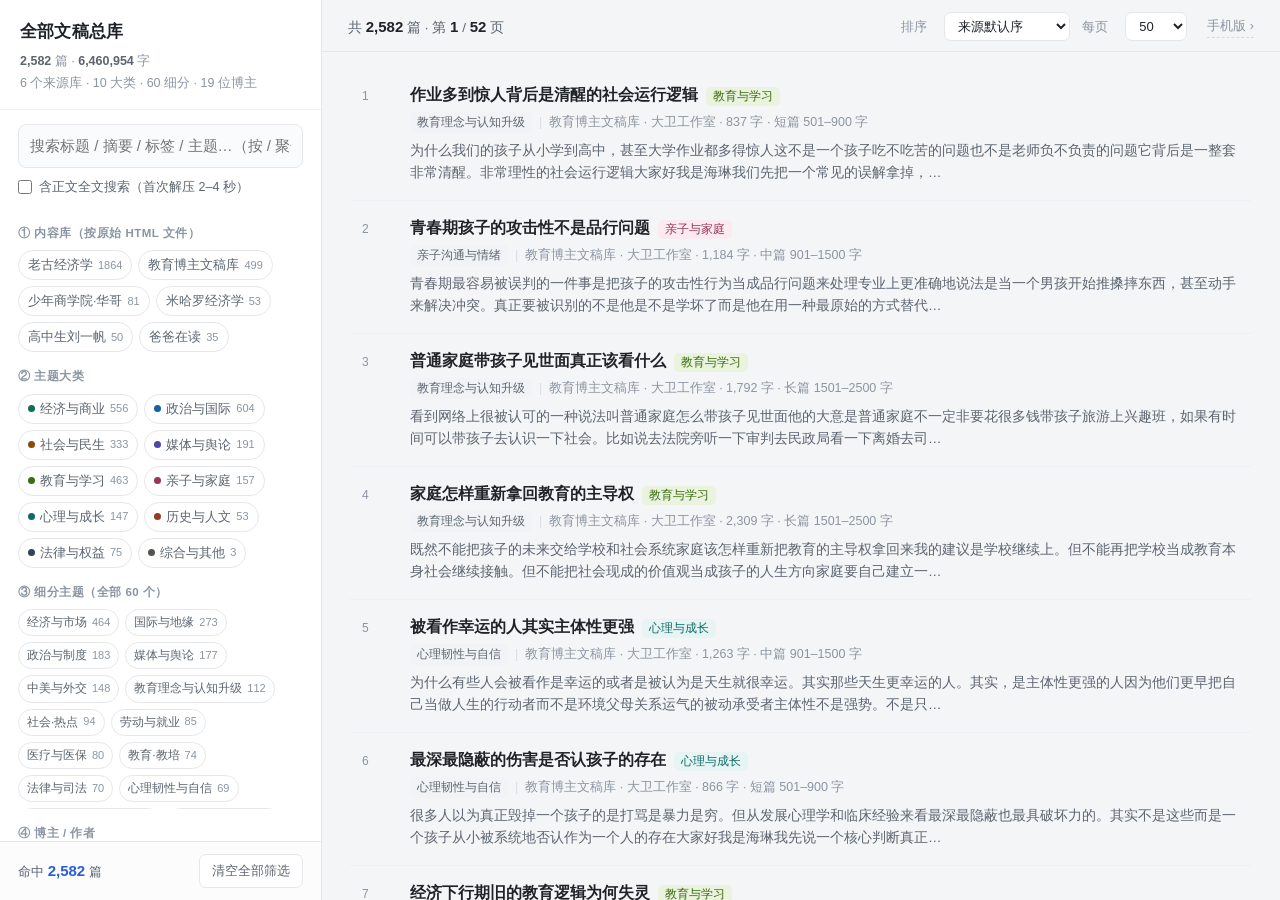
==== commit 281e3057: "Center desktop reading panel in viewport" ====
--- a/desktop.html
+++ b/desktop.html
@@ -6,6 +6,20 @@
 
 <meta name="viewport" content="width=device-width, initial-scale=1">
 <title>全部文稿总库 · 桌面版</title>
+<script>
+(function(){
+  if(location.protocol!=="http:"&&location.protocol!=="https:")return;
+  if(new URLSearchParams(location.search).get("mode")==="desktop")return;
+  var ua=navigator.userAgent||"";
+  var mobileUA=/Android|iPhone|iPod|iPad|Mobile|HarmonyOS|Tablet|Windows Phone/i.test(ua);
+  var iPadOS=/Macintosh/.test(ua)&&navigator.maxTouchPoints>1;
+  var uaDataMobile=!!(navigator.userAgentData&&navigator.userAgentData.mobile);
+  var coarse=matchMedia("(pointer: coarse)").matches||matchMedia("(any-pointer: coarse)").matches;
+  var mobile=mobileUA||uaDataMobile||iPadOS||innerWidth<820||
+    (coarse&&Math.min(screen.width||9999,screen.height||9999)<1100);
+  if(mobile)location.replace("mobile.html?rev=drawer-swipe-5");
+})();
+</script>
 <style>
 :root{
   --bg:#f4f5f7; --panel:#fff; --line:#e5e7eb; --line2:#eef0f3;
@@ -102,11 +116,11 @@
 .pager button:disabled{opacity:.35;cursor:default}
 
 /* ================= 阅读层 ================= */
-.reader{position:fixed;inset:0;background:rgba(20,24,31,.42);z-index:60;opacity:0;
+.reader{position:fixed;inset:0;display:flex;justify-content:center;background:rgba(20,24,31,.42);z-index:60;opacity:0;
   pointer-events:none;transition:opacity .2s}
 .reader.open{opacity:1;pointer-events:auto}
-.sheet{position:absolute;top:0;right:0;bottom:0;width:min(1040px,100%);background:#fff;
-  box-shadow:-14px 0 44px rgba(16,24,40,.2);transform:translateX(30px);opacity:.5;
+.sheet{width:min(1040px,100%);height:100%;background:#fff;
+  box-shadow:0 0 44px rgba(16,24,40,.2);transform:translateY(30px);opacity:.5;
   transition:transform .24s cubic-bezier(.32,.72,0,1),opacity .24s;display:flex;flex-direction:column}
 .reader.open .sheet{transform:none;opacity:1}
 .rhead{display:flex;align-items:center;gap:9px;padding:12px 22px;border-bottom:1px solid var(--line2);flex:none}
@@ -161,7 +175,7 @@
     <select id="per">
       <option>20</option><option selected>50</option><option>100</option><option>200</option>
     </select>
-    <a class="swapv" id="swapv" href="index.html?v=mobile&rev=directory-summary-3">手机版 ›</a>
+    <a class="swapv" id="swapv" href="index.html?v=mobile&rev=drawer-swipe-5">手机版 ›</a>
   </div>
   <div class="crumbs" id="crumbs"></div>
   <div class="listwrap" id="listwrap"></div>
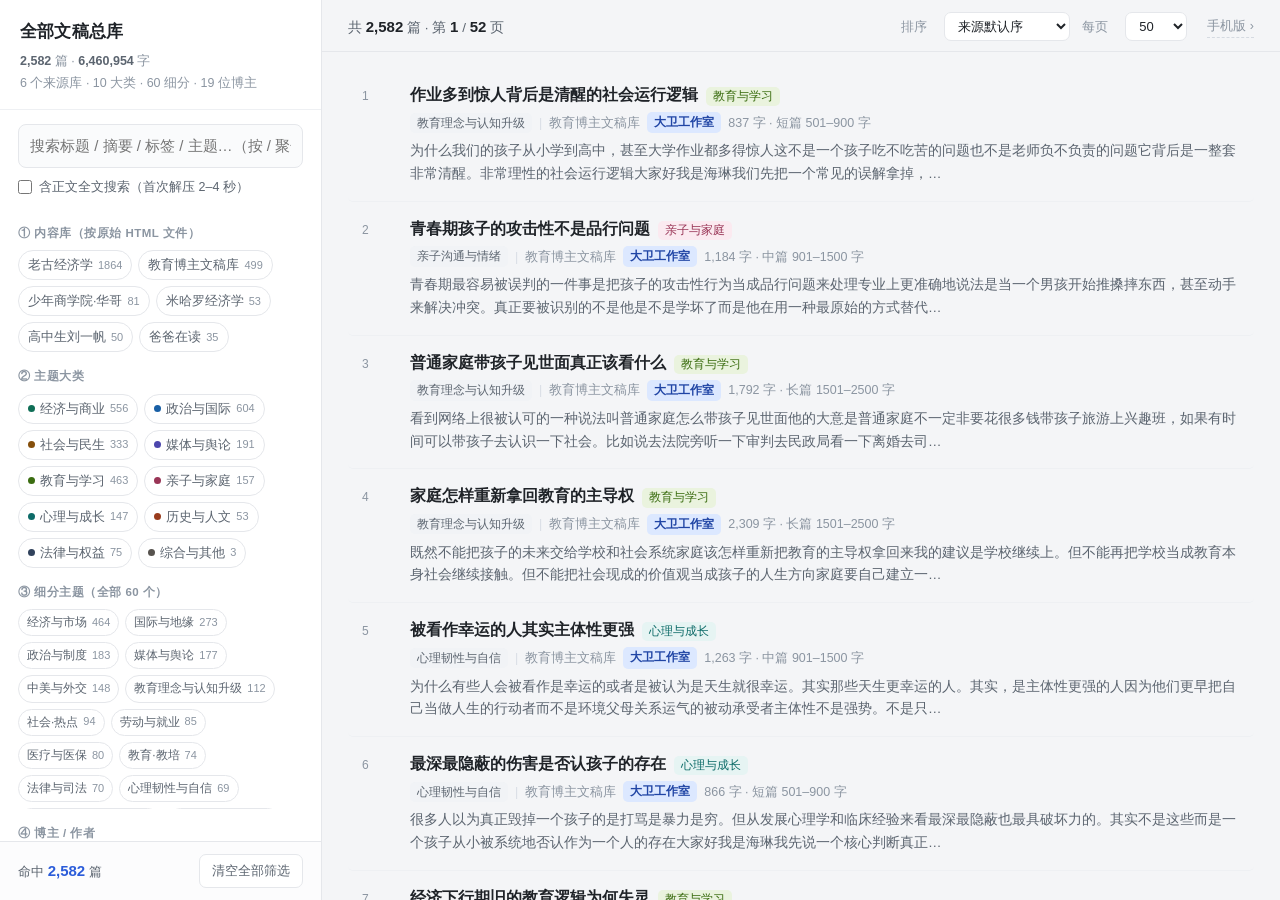
==== commit 1ac89971: "Highlight blogger names in mobile and desktop listings" ====
--- a/desktop.html
+++ b/desktop.html
@@ -107,6 +107,7 @@
 .bdg{display:inline-block;padding:1px 7px;border-radius:5px;font-size:11.5px;font-weight:500;white-space:nowrap}
 .bdg.soft{background:#f1f3f6;color:#5c6570}
 .bdg.dup{background:#fff3e0;color:#b45309}
+.bdg.blogger{background:#dce8ff;color:#2045a5;font-size:12px;font-weight:700}
 .empty{padding:80px 20px;text-align:center;color:var(--tx3);font-size:14px;line-height:2.1}
 .pager{display:flex;align-items:center;justify-content:center;gap:6px;padding:16px 0 4px;flex-wrap:wrap}
 .pager button{min-width:34px;padding:5px 9px;border:1px solid var(--line);border-radius:7px;
@@ -400,8 +401,9 @@
       '<span class="bdg" style="background:'+col[0]+';color:'+col[1]+';margin-left:8px">'+esc(BIG[it.big])+'</span>'+
       (it.dup?'<span class="bdg dup" style="margin-left:5px">同源重复</span>':'')+'</div>'+
     '<div class="m">'+topicsOf(it).map(t=>'<span class="bdg soft">'+esc(TOPIC[t])+'</span>').join("")+
-      '<span class="sep">|</span><span>'+esc(SRC[it.src])+' · '+esc(BLOGGER[it.bg])+
-      (seriesName(it)?' · '+esc(seriesName(it)):'')+' · '+fmt(it.han)+' 字 · '+esc(BUCKET[it.bk])+'</span></div>'+
+      '<span class="sep">|</span><span>'+esc(SRC[it.src])+'</span>'+
+      '<span class="bdg blogger">'+esc(BLOGGER[it.bg])+'</span>'+
+      '<span>'+(seriesName(it)?esc(seriesName(it))+' · ':'')+fmt(it.han)+' 字 · '+esc(BUCKET[it.bk])+'</span></div>'+
     (it.s?'<div class="s">'+esc(it.s)+'</div>':'')+'</div></div>';
 }
 function renderCrumbs(){
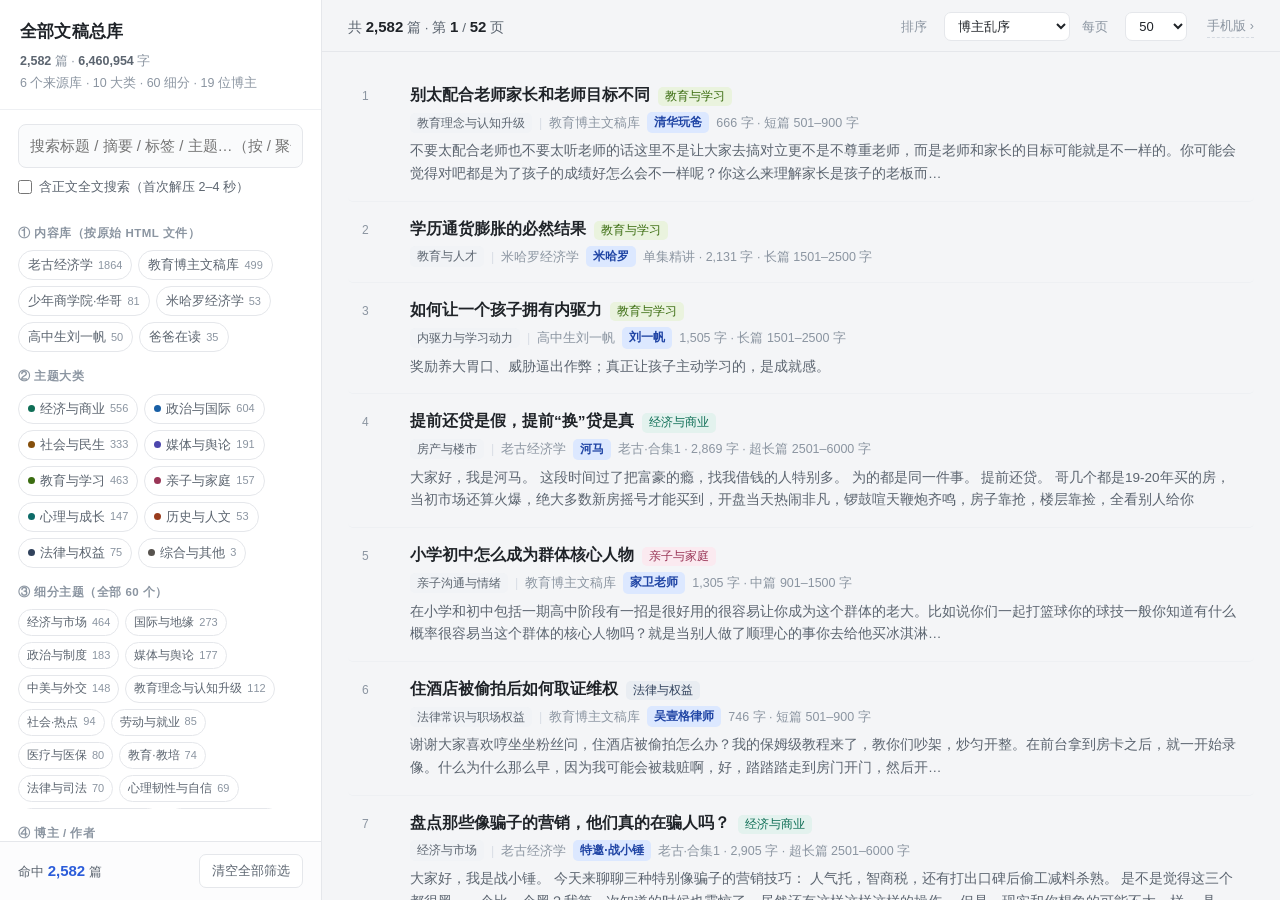
==== commit a01bea7d: "Simplify filters and add mixed blogger order" ====
--- a/desktop.html
+++ b/desktop.html
@@ -166,11 +166,9 @@
     <div class="sp"></div>
     <label>排序</label>
     <select id="sort">
-      <option value="default">来源默认序</option>
+      <option value="mixed">博主乱序</option>
       <option value="han-">字数：多 → 少</option>
       <option value="han+">字数：少 → 多</option>
-      <option value="title">标题：拼音序</option>
-      <option value="src">按来源库归组</option>
     </select>
     <label>每页</label>
     <select id="per">
@@ -205,12 +203,27 @@
 const DATA = JSON.parse(document.getElementById("d").textContent);
 const DIMS = DATA.dims, ITEMS = DATA.items;
 const SRC=DIMS.src, BLOGGER=DIMS.blogger, BIG=DIMS.big, TOPIC=DIMS.topic,
-      SERIES=DIMS.series, BUCKET=DIMS.bucket, TAG=DIMS.tag;
-const TAGIDX=new Map(TAG.map((t,i)=>[t,i]));
+      SERIES=DIMS.series, BUCKET=DIMS.bucket;
 const X = ITEMS.map(a=>({t:a[0],src:a[1],bg:a[2],big:a[3],tp:a[4],se:a[5],
                          han:a[6],bk:a[7],tg:a[8],dup:a[9],s:a[10],
-                         sh:a[11]|0, off:a[12]|0,
-                         xg:(a[8]?String(a[8]).split(","):[]).map(t=>TAGIDX.get(t)).filter(v=>v!==undefined)}));
+                         sh:a[11]|0, off:a[12]|0}));
+const MIXED_ORDER=(()=>{
+  const groups=BLOGGER.map(()=>[]);
+  X.forEach((it,i)=>groups[it.bg].push(i));
+  const shuffle=a=>{for(let i=a.length-1;i>0;i--){
+    const j=Math.floor(Math.random()*(i+1)); [a[i],a[j]]=[a[j],a[i]];
+  }return a;};
+  groups.forEach(shuffle);
+  const order=[];
+  let active=groups.map((g,i)=>g.length?i:-1).filter(i=>i>=0);
+  while(active.length){
+    shuffle(active);
+    const next=[];
+    for(const i of active){order.push(groups[i].pop()); if(groups[i].length) next.push(i);}
+    active=next;
+  }
+  return order;
+})();
 /* 摘要单独加载：首屏只需前 40 篇，搜索时保证完整摘要已就绪。 */
 let summariesReady=false, summaryPromise=null;
 function ensureSummaries(){
@@ -247,15 +260,14 @@
 let BODIES=null, bodying=null, FULL=null;
 
 /* ================= 状态 ================= */
-const S={src:new Set(),big:new Set(),topic:new Set(),blogger:new Set(),series:new Set(),
-         bucket:new Set(),tag:new Set(),kw:"",deep:false,sort:"default",per:50,page:1};
+const S={src:new Set(),big:new Set(),topic:new Set(),blogger:new Set(),
+         bucket:new Set(),kw:"",deep:false,sort:"mixed",per:50,page:1};
 let VIEW=[];           // 当前结果（X 的下标序列）
 
 const $=s=>document.querySelector(s);
 const esc=s=>String(s).replace(/[&<>"]/g,c=>({"&":"&amp;","<":"&lt;",">":"&gt;",'"':"&quot;"}[c]));
 const fmt=n=>Number(n).toLocaleString("en-US");
 const topicsOf=it=>it.tp?String(it.tp).split(",").map(Number):[];
-const tagsOf=it=>it.tg?String(it.tg).split(","):[];
 const seriesName=it=>it.se<0?"":SERIES[it.se];
 function hint(m,ms){const h=$("#hint");h.textContent=m;h.classList.add("on");
   clearTimeout(h._t);h._t=setTimeout(()=>h.classList.remove("on"),ms||2000);}
@@ -267,9 +279,7 @@
   if(skip!=="big" && S.big.size && !S.big.has(it.big)) return false;
   if(skip!=="topic" && S.topic.size && !topicsOf(it).some(t=>S.topic.has(t))) return false;
   if(skip!=="blogger" && S.blogger.size && !S.blogger.has(it.bg)) return false;
-  if(skip!=="series" && S.series.size && !S.series.has(it.se)) return false;
   if(skip!=="bucket" && S.bucket.size && !S.bucket.has(it.bk)) return false;
-  if(skip!=="tag" && S.tag.size && !it.xg.some(t=>S.tag.has(t))) return false;
   if(S.kw){
     const k=S.kw.toLowerCase();
     let hay=(it.t+" "+it.s+" "+BLOGGER[it.bg]+" "+SRC[it.src]+" "+it.tg+" "+
@@ -290,9 +300,7 @@
     if(all||skip==="big")     c["b"+it.big]=(c["b"+it.big]||0)+1;
     if(all||skip==="topic")   topicsOf(it).forEach(t=>c["t"+t]=(c["t"+t]||0)+1);
     if(all||skip==="blogger") c["g"+it.bg]=(c["g"+it.bg]||0)+1;
-    if(all||skip==="series")  c["e"+it.se]=(c["e"+it.se]||0)+1;
     if(all||skip==="bucket")  c["k"+it.bk]=(c["k"+it.bk]||0)+1;
-    if(all||skip==="tag")     it.xg.forEach(t=>c["x"+t]=(c["x"+t]||0)+1);
   }
   return c;
 }
@@ -314,9 +322,6 @@
 }
 
 /* ================= 筛选栏渲染 ================= */
-const CLRKEY={"①":["src","① 内容库"],"②":["big","② 主题大类"],"③":["topic","③ 细分主题"],
-  "④":["blogger","④ 博主 / 作者"],"⑤":["series","⑤ 系列 / 合集"],"⑥":["bucket","⑥ 字数档"],
-  "⑦":["tag","⑦ 热门标签"]};
 function chipHTML(k,i,label,n,color){
   const sel=S[k].has(i)?" sel":"", z=(!n&&!S[k].has(i))?" zero":"";
   const dot=color?'<i class="dot" style="background:'+color+'"></i>':"";
@@ -353,23 +358,10 @@
   vg.forEach(o=>{inner+=chipHTML("blogger",o.i,BLOGGER[o.i],o.n);});
   h+=grp("blogger","④ 博主 / 作者",inner+"</div>");
 
-  const ec=counts("series");
-  inner='<div class="chips">';
-  SERIES.forEach((s,i)=>{inner+=chipHTML("series",i,s,ec["e"+i]||0);});
-  h+=grp("series","⑤ 系列 / 合集",inner+"</div>");
-
   const kc=counts("bucket");
   inner='<div class="chips">';
   BUCKET.forEach((b,i)=>{inner+=chipHTML("bucket",i,b,kc["k"+i]||0);});
-  h+=grp("bucket","⑥ 字数档",inner+"</div>");
-
-  const xc=counts("tag");
-  inner='<div class="chips subchips">';
-  let shown=0;
-  TAG.forEach((t,i)=>{const n=xc["x"+i]||0;
-    if(n<3&&!S.tag.has(i)) return; shown++; inner+=chipHTML("tag",i,t,n);});
-  if(!shown) inner+='<span style="font-size:12.5px;color:#8b95a1">当前条件下没有可用标签</span>';
-  h+=grp("tag","⑦ 热门标签（随筛选动态）",inner+"</div>");
+  h+=grp("bucket","⑤ 字数档",inner+"</div>");
 
   const host=$("#filters"); host.innerHTML=h;
   host.querySelectorAll(".chip").forEach(el=>el.onclick=()=>{
@@ -386,13 +378,10 @@
 
 /* ================= 列表 ================= */
 function compute(){
-  VIEW=[];
-  for(let i=0;i<X.length;i++) if(pass(i,"none")) VIEW.push(i);
+  VIEW=MIXED_ORDER.filter(i=>pass(i,"none"));
   const s=S.sort;
   if(s==="han-") VIEW.sort((a,b)=>X[b].han-X[a].han);
   else if(s==="han+") VIEW.sort((a,b)=>X[a].han-X[b].han);
-  else if(s==="title") VIEW.sort((a,b)=>X[a].t.localeCompare(X[b].t,"zh-Hans-CN"));
-  else if(s==="src") VIEW.sort((a,b)=>(X[a].src-X[b].src)||(a-b));
 }
 function rowHTML(i,rank){
   const it=X[i], col=BIGCOLOR[BIG[it.big]]||["#f1f3f6","#5c6570"];
@@ -413,9 +402,7 @@
   S.big.forEach(i=>add("big",i,BIG[i]));
   S.topic.forEach(i=>add("topic",i,TOPIC[i]));
   S.blogger.forEach(i=>add("blogger",i,BLOGGER[i]));
-  S.series.forEach(i=>add("series",i,SERIES[i]));
   S.bucket.forEach(i=>add("bucket",i,BUCKET[i]));
-  S.tag.forEach(i=>add("tag","#"+TAG[i]));
   if(S.kw) out.push('<span class="cr" data-k="kw" data-v="0">关键词：'+esc(S.kw)+' ×</span>');
   const el=$("#crumbs"); el.innerHTML=out.join("");
   el.querySelectorAll(".cr").forEach(c=>c.onclick=()=>{
@@ -573,7 +560,7 @@
 $("#sort").onchange=e=>{S.sort=e.target.value; S.page=1; render();};
 $("#per").onchange=e=>{S.per=+e.target.value; S.page=1; render();};
 $("#resetAll").onclick=()=>{
-  ["src","big","topic","blogger","series","bucket","tag"].forEach(k=>S[k].clear());
+  ["src","big","topic","blogger","bucket"].forEach(k=>S[k].clear());
   S.kw=""; $("#kw").value=""; $("#deep").checked=false; S.deep=false; S.page=1;
   render(); hint("已清空全部筛选");
 };
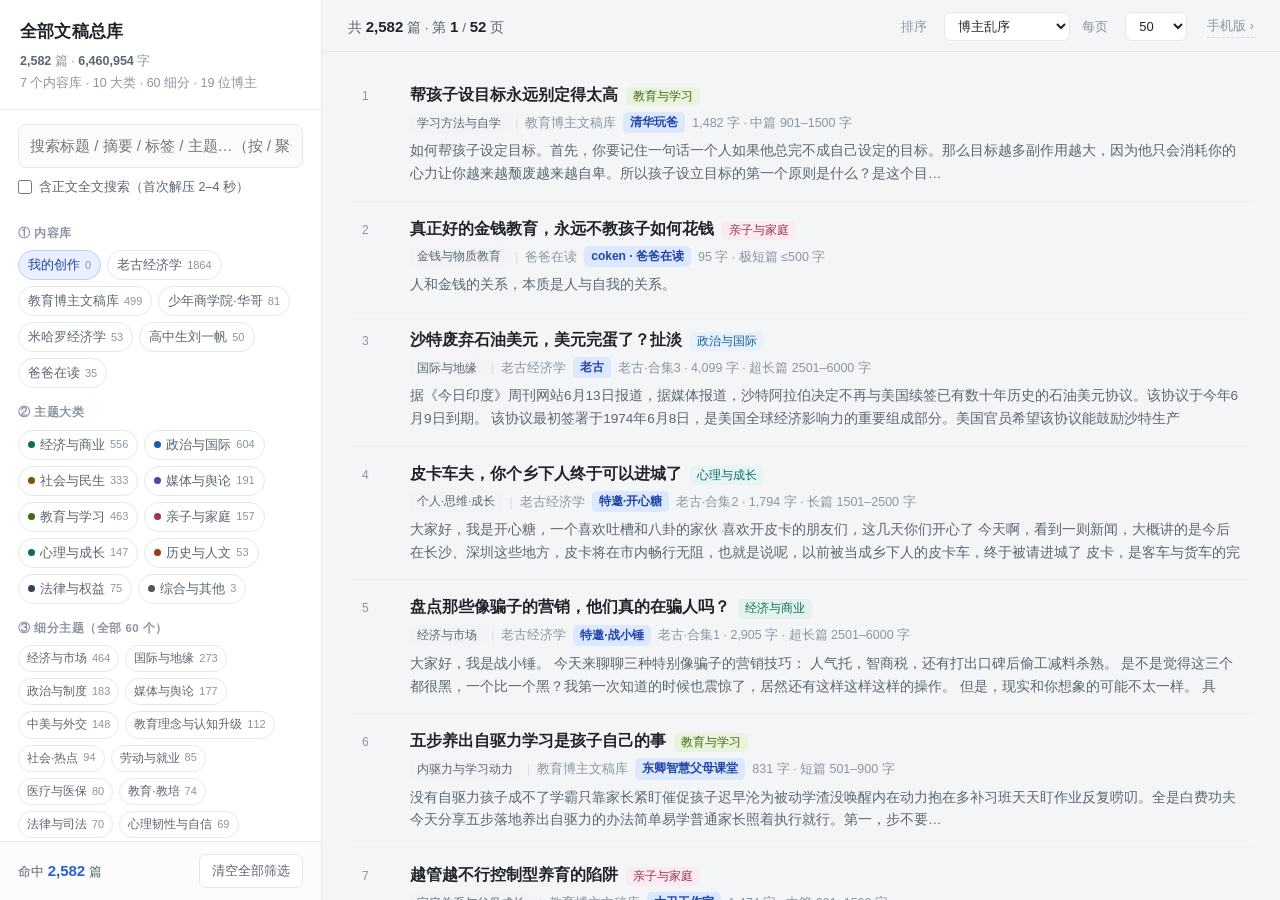
==== commit 56b5b5ac: "Add editable derivative articles and My Creations library" ====
--- a/desktop.html
+++ b/desktop.html
@@ -6,6 +6,7 @@
 
 <meta name="viewport" content="width=device-width, initial-scale=1">
 <title>全部文稿总库 · 桌面版</title>
+<link rel="stylesheet" href="creations.css?rev=creation-1">
 <script>
 (function(){
   if(location.protocol!=="http:"&&location.protocol!=="https:")return;
@@ -65,6 +66,7 @@
 .chip .n{font-size:11px;color:var(--tx3);font-variant-numeric:tabular-nums}
 .chip.sel{background:var(--accent);border-color:var(--accent);color:#fff}
 .chip.sel .n{color:#c9d8ff}
+.chip.mine:not(.sel){background:var(--accent-soft);border-color:#b9cdfd;color:#2045a5}
 .chip.zero{opacity:.34} .chip.zero:hover{border-color:var(--line);background:#fff}
 .chip .dot{width:7px;height:7px;border-radius:50%;flex:none}
 .subchips{max-height:200px;overflow-y:auto;padding-right:4px;margin-right:-4px}
@@ -130,6 +132,7 @@
   color:var(--tx2);background:#fff}
 .rhead button:hover:not(:disabled){border-color:#c3cbd6;color:var(--tx)}
 .rhead button:disabled{opacity:.35;cursor:default}
+.rhead #rCreate{background:var(--accent-soft);border-color:#b9cdfd;color:#2045a5;font-weight:700}
 .rbody{flex:1;overflow-y:auto;padding:34px 22px 130px;overscroll-behavior:contain}
 .art{max-width:770px;margin:0 auto;line-height:1.95;color:#20242b}
 .art h1{font-size:1.42em;line-height:1.5;margin:0 0 16px;letter-spacing:.2px}
@@ -138,7 +141,7 @@
 .art p{margin:0 0 1.02em;text-align:justify;word-break:break-word}
 .loading{padding:80px;text-align:center;color:var(--tx3);font-size:14px;line-height:2}
 .hint{position:fixed;left:50%;bottom:24px;transform:translateX(-50%);background:#1f2328;color:#fff;
-  padding:8px 16px;border-radius:20px;font-size:13px;opacity:0;pointer-events:none;transition:.25s;z-index:99}
+  padding:8px 16px;border-radius:20px;font-size:13px;opacity:0;pointer-events:none;transition:.25s;z-index:120}
 .hint.on{opacity:.93}
 </style>
 </head>
@@ -187,6 +190,7 @@
       <button id="rNext">下一篇 →</button>
       <div class="sp"></div>
       <button id="rCopy">复制正文</button>
+      <button id="rCreate">二创</button>
       <button id="rFontA">A+</button>
       <button id="rFontB">A−</button>
       <button id="rClose">关闭 (Esc)</button>
@@ -194,9 +198,22 @@
     <div class="rbody" id="rbody"></div>
   </div>
 </div>
+<div class="editor" id="editor" role="dialog" aria-modal="true" aria-label="二创编辑">
+  <div class="editorSheet">
+    <div class="editbar">
+      <button id="editCancel">返回</button><strong>二创编辑</strong><span class="space"></span>
+      <span class="count" id="editCount">0 字</span><button class="save" id="editSave">保存</button>
+    </div>
+    <div class="editMain">
+      <input class="editTitle" id="editTitle" aria-label="文稿标题" placeholder="输入标题">
+      <textarea class="editBody" id="editBody" aria-label="文稿正文" placeholder="在这里编辑正文"></textarea>
+    </div>
+  </div>
+</div>
 <div class="hint" id="hint"></div>
 
 <script type="application/json" id="d">{"dims":{"src":["老古经济学","教育博主文稿库","少年商学院·华哥","米哈罗经济学","高中生刘一帆","爸爸在读"],"blogger":["老古","大卫工作室","清华玩爸","蛋壳教育博主","华哥（张华）","星星讲自学","米哈罗","家卫老师","未署名同侪","coken · 爸爸在读","东卿智慧父母课堂","河马","吴壹格律师","刘一帆","特邀·开心糖","特邀·战小锤","特邀·李田田","特邀·六角形","特邀·杰阿森"],"big":["经济与商业","政治与国际","社会与民生","媒体与舆论","教育与学习","亲子与家庭","心理与成长","历史与人文","法律与权益","综合与其他"],"topic":["经济与市场","国际与地缘","政治与制度","媒体与舆论","中美与外交","教育理念与认知升级","社会·热点","劳动与就业","医疗与医保","教育·教培","法律与司法","心理韧性与自信","家庭关系与父母成长","人口·生育·养老","亲子沟通与情绪","个人·思维·成长","房产与楼市","历史·人物","内驱力与学习动力","学习方法与自学","阅读与思维素养","学科提分与考试","在线学习平台","习惯养成与作业","国际教育与留学","升学规划与择校","AI与教育","手机管理与专注力","教育理念与批判","家庭教育","教育行业观察","人物故事与榜样","外语与英语学习","经济学思维","妈妈的角色与被孤立","青春期心理","企业家与资本","奥派与产权","网络舆论与流量","法律常识与职场权益","社会认知与家庭环境","心理与性格养成","金钱与物质教育","垄断与竞争","网络环境与三观","校园霸凌与校园生态","课程介绍与答疑","海外生活观察","产业与企业史","平台经济与互联网","厌学与躺平","科技与未来","民生与消费","教育与人才","网瘾与手机","影视与阅读推荐","无聊玩耍与自由","夫妻关系与家庭","政策与管制","责任与成长"],"series":["老古·合集1","老古·合集4","老古·合集3","老古·合集2","老古·合集5","单集精讲","产业伟大系列","反商系列","奥派经济学十六课","房产专题","工会史专题"],"bucket":["极短篇 ≤500 字","短篇 501–900 字","中篇 901–1500 字","长篇 1501–2500 字","超长篇 2501–6000 字","特长篇 >6000 字"],"tag":["美国","消费","自由","舆论","医疗","历史","国企","欧洲","人口","税收","川普","产权","关税","福利","教育","日本","媒体","市场经济","民主","印度","俄罗斯","家庭氛围","英国","司马南","垄断","乌克兰","汽车","亲子关系","退休","阿根廷","台湾","失业","贸易战","米莱","养老","计划经济","疫情","社保","拜登","就业","自信心","外卖","韩国","互联网","地产","改革开放","奥派","内驱力","医保","学习规划","房价","越南","普京","联想","升学","生育","以色列","免费医疗","朝鲜","特朗普","青春期","马斯克","房产税","写作业","马云","养老金","哈马斯","美联储","新能源","AI","邓小平","新冠","秦晖","慈善","法治","通胀","加班","加沙","专注力","AI工具","习惯培养","可汗学院","人工智能","教培","食品安全","网络与舆论","婚姻","伊朗","高考","裁员","补课","背单词","内卷","股市","俞敏洪","柳传志","考试焦虑","疫苗","女权","双减","诈骗","青春期心理","胡锡进","阅读","新加坡","免费资源","家庭教育","民营经济","刷题","躺平","性别","叛逆","手机管理","亲子沟通","英语学习","罗永浩","南非","校园与成长","天赋","作息","TED","英语APP","学习方法","AI未来学校","PBL","安全感","企业家精神","私有产权","传销","价值观","择校","播客","Khanmigo","AI学校","榜样","AI教育","张雪峰","原生家庭","讨好型人格","消费者主权","稀缺性","奥地利学派","华尔街","公益","平台经济","金钱与劳动","焦虑","选科","费曼学习法","少年商学院"]},"topicOfBig":{"经济与商业":["垄断与竞争","企业家与资本","经济学思维","民生与消费","产业与企业史","政策与管制","奥派与产权","房产与楼市","平台经济与互联网","经济与市场"],"政治与国际":["政治与制度","中美与外交","国际与地缘"],"社会与民生":["社会认知与家庭环境","劳动与就业","社会·热点","人口·生育·养老","医疗与医保"],"媒体与舆论":["媒体与舆论","网瘾与手机","网络环境与三观","网络舆论与流量"],"教育与学习":["教育理念与认知升级","阅读与思维素养","习惯养成与作业","内驱力与学习动力","手机管理与专注力","学习方法与自学","学科提分与考试","升学规划与择校","在线学习平台","国际教育与留学","家庭教育","海外生活观察","教育理念与批判","外语与英语学习","人物故事与榜样","AI与教育","科技与未来","教育行业观察","课程介绍与答疑","教育与人才","教育·教培"],"亲子与家庭":["亲子沟通与情绪","家庭关系与父母成长","家庭教育","人物故事与榜样","影视与阅读推荐","教育理念与批判","教育行业观察","无聊玩耍与自由","夫妻关系与家庭","金钱与物质教育","妈妈的角色与被孤立"],"心理与成长":["心理韧性与自信","心理与性格养成","个人·思维·成长","青春期心理","厌学与躺平","责任与成长","校园霸凌与校园生态"],"历史与人文":["人物故事与榜样","海外生活观察","历史·人物"],"法律与权益":["法律常识与职场权益","法律与司法"],"综合与其他":["课程介绍与答疑"]},"bloggerOfSrc":{"老古经济学":["老古","河马","特邀·开心糖","特邀·战小锤","特邀·李田田","特邀·六角形","特邀·杰阿森"],"教育博主文稿库":["大卫工作室","清华玩爸","蛋壳教育博主","星星讲自学","家卫老师","东卿智慧父母课堂","吴壹格律师"],"少年商学院·华哥":["华哥（张华）"],"米哈罗经济学":["米哈罗"],"高中生刘一帆":["未署名同侪","刘一帆"],"爸爸在读":["coken · 爸爸在读"]},"stats":{"total":2582,"han":6460954,"dup":30,"shards":81},"items":[["作业多到惊人背后是清醒的社会运行逻辑",1,1,4,"5",-1,837,1,"写作业",0,"为什么我们的孩子从小学到高中，甚至大学作业都多得惊人这不是一个孩子吃不吃苦的问题也不是老师负不负责的问题它背后是一整套非常清醒。非常理性的社会运行逻辑大家好我是海琳我们先把一个常见的误解拿掉，…",0,0],["青春期孩子的攻击性不是品行问题",1,1,5,"14",-1,1184,2,"青春期,叛逆",0,"青春期最容易被误判的一件事是把孩子的攻击性行为当成品行问题来处理专业上更准确地说法是当一个男孩开始推搡摔东西，甚至动手来解决冲突。真正要被识别的不是他是不是学坏了而是他在用一种最原始的方式替代…",0,1],["普通家庭带孩子见世面真正该看什么",1,1,4,"5",-1,1792,3,"见世面",0,"看到网络上很被认可的一种说法叫普通家庭怎么带孩子见世面他的大意是普通家庭不一定非要花很多钱带孩子旅游上兴趣班，如果有时间可以带孩子去认识一下社会。比如说去法院旁听一下审判去民政局看一下离婚去司…",0,2],["家庭怎样重新拿回教育的主导权",1,1,4,"5",-1,2309,3,"学习规划",0,"既然不能把孩子的未来交给学校和社会系统家庭该怎样重新把教育的主导权拿回来我的建议是学校继续上。但不能再把学校当成教育本身社会继续接触。但不能把社会现成的价值观当成孩子的人生方向家庭要自己建立一…",0,3],["被看作幸运的人其实主体性更强",1,1,6,"11",-1,1263,2,"自信心",0,"为什么有些人会被看作是幸运的或者是被认为是天生就很幸运。其实那些天生更幸运的人。其实，是主体性更强的人因为他们更早把自己当做人生的行动者而不是环境父母关系运气的被动承受者主体性不是强势。不是只…",0,4],["最深最隐蔽的伤害是否认孩子的存在",1,1,6,"11",-1,866,1,"家庭氛围",0,"很多人以为真正毁掉一个孩子的是打骂是暴力是穷。但从发展心理学和临床经验来看最深最隐蔽也最具破坏力的。其实不是这些而是一个孩子从小被系统地否认作为一个人的存在大家好我是海琳我先说一个核心判断真正…",0,5],["经济下行期旧的教育逻辑为何失灵",1,1,4,"5",-1,963,2,"学习规划",0,"很多家长其实，没有意识到一件事当社会不再处在经济上行期时继续用上行时代的教育逻辑去培养孩子本身就是一种系统性误判大家好，我是海琳。在经济高速增长的年代教育的本质是一套筛选机制，只要孩子足够听话…",0,6],["十几岁孩子该怎么面对活着的意义",1,1,6,"11",-1,889,1,"青春期",0,"十几岁的孩子当然，可能会偶尔想到人为什么活着。但是在正常情况下他们不应该长期地反复地沉重的停留在活着的意义是什么这个问题里，因为青春的核心任务不是完成终极意义的思辨，而是完成自我感。关系感和现…",0,7],["哪类家庭结构最容易把孩子推向抑郁",1,1,6,"11",-1,554,1,"家庭氛围",0,"这是一组三期的视频我会系统地讲清楚哪些家庭结构最容易把孩子一步一步推向重度抑郁症这一期是第一，类，也是风险最高的一类大家好，我是海琳。很多家长会说一句话我们家也没有发生什么特别严重的事情孩子怎…",0,8],["学校正在系统性地破坏孩子的友谊",1,1,4,"20",-1,1011,2,"亲子关系",0,"我们以前讲过早恋作业。其实，今天要说的这个是同一套系统里的另一块学校对友谊的系统性破坏很多人以为孩子交朋友是天生的。不需要教但现实恰恰。相反孩子对什么是朋友的理解几乎完全是在学校里被塑造出来的…",0,9],["意识到伤害过孩子之后父母该怎么办",1,1,5,"12",-1,880,1,"家庭氛围",0,"很多人在看完我的视频之后。第一，次真正意识到自己在过去的很多年里确实在家庭中在教育孩子的过程中做过一些伤害性的事情而真正折磨人的。不是当时不知道而是现在知道了却已经过去很久了这种时候很多父母会…",0,10],["孩子被看不上只因不服从评价标准",1,1,4,"5",-1,716,1,"家庭氛围",0,"很多孩子之所以，被家长或老师看不上并不是因为他们有问题，而是因为他们没有优先服从一套社会性的评价标准大家好，我是海琳成年人眼中的所谓缺点。往往并不是孩子本身的心理或能力缺陷，而是不符合某种社会…",0,11],["叛逆期这个词为什么既聪明又危险",1,1,4,"5",-1,781,1,"青春期,叛逆",0,"很多人以为叛逆期是孩子成长中一定会出现的阶段。但事实上这是一个非常聪明也非常危险的词它最大的作用是把教育关系里的失败变成了一种自然现象。不是关系出了问题，而是孩子到了叛逆期大家好，我是海琳在很…",0,12],["家庭运行结构出了问题孩子才会空洞",1,1,5,"12",-1,1277,2,"家庭氛围",0,"很多家庭，父母也不极端，孩子也不缺资源，甚至很努力，很负责但孩子内心却越来越空洞，越来越没劲，或者越来越焦虑，越来越像机器这一期我只讲一个结论，问题不在某一种家长类型，而在家庭的运行结构出了问…",0,13],["不是每个大人都能看见自己的孩子",1,1,5,"12",-1,1021,2,"家庭氛围",0,"有一种非常残忍但必须被说出的事实是不是每个大人都具备看见孩子的能力不是因为他们不爱孩子，而是因为他们的内在结构还没有足够稳定足够成熟。足够宽广到可以容纳另一个生命的复杂很多时候大人以为自己在教…",0,14],["转发广西震灾物资信息求助线索",1,1,4,"5",-1,234,0,"",0,"今天的视频号先暂停常规内容的更新转发这张广西震灾物资目击海报，如果我们的粉丝里有广西受灾地区的朋友，或者有人了解正在一线救助的民间团队。物资接收点转运渠道请在评论区留下可核实的信息包括地区联系…",0,15],["孩子脾气像你不是遗传是适应",1,1,5,"12",-1,697,1,"家庭氛围",0,"很多父母会说孩子就是像我。所以，他脾气急或者说他容易焦虑他比较敏感他胆子小，或者爱控制。但是从发展心理学和神经科学的角度看这件事不能理解成性格遗传更准确地说孩子不只是模仿了你的性格他是在长期适…",0,16],["梦见高考是几代人留下的应激反应",1,1,6,"11",-1,915,2,"考试焦虑",0,"很多人以为高考结束的那一刻一切就结束了但真正结束的往往只是考试没有结束的。是它在我们的身体里留下了一套应激系统你有没有见过这种情况一个人已经工作十几年了。生活也稳定了还会梦到高考，或者考试迟到…",0,17],["创伤最深的后果是适应了痛苦",1,1,6,"11",-1,685,1,"家庭氛围",0,"创伤最深的后果不是一个人永远活在痛苦里，而是有一天他终于适应了痛苦，并且把创伤塑造出来的生活当成了自己的幸福从心理学的角度看长期创伤最可怕的地方不只是让人抑郁焦虑崩溃，而是它会改变一个人判断什…",0,18],["家庭教育为什么必须建立自己的系统",1,1,4,"5",-1,2309,3,"学习规划",0,"既然不能把孩子的未来交给学校和社会系统家庭该怎样重新把教育的主导权拿回来我的建议是学校继续上。但不能再把学校当成教育本身社会继续接触。但不能把社会现成的价值观当成孩子的人生方向家庭要自己建立一…",0,19],["感恩的前提是能分辨什么在侵蚀你",1,1,6,"11",-1,607,1,"亲子关系",0,"关于感恩不是所有经历都能被解释成恩典的一个人真正能够感恩的前提是他先有能力辨认我正在经历的到底是在滋养我的生命还是在慢慢侵蚀我的生命。那这件事非常重要因为一个人长期生活在控制否定贬低和压抑之中…",0,20],["三观到底是什么它们如何形成",1,1,4,"20",-1,691,1,"价值观",0,"我们经常说人生观、世界观、价值观甚至简称它们为三观。但是很多人会误以为它们是三个并列排在一起的概念。但是更严谨地说三观并不是一套在所有学科中都有完全统一定义的固定理论不同的哲学传统、社会学和心…",0,21],["边界感缺失的人一生都没为自己活",1,1,6,"11",-1,913,2,"自信心",0,"很多人的一生表面上没有被谁剥削自由而实际上却从来没有真正按照自己的意志活过他可以读书，可以工作，结婚，养育孩子也可以做出很多看起来正常的选择。但是在每一个重要的关口真正决定他的不是他认为什么是…",0,22],["一个人是怎样慢慢失去人生掌控的",1,1,6,"11",-1,702,1,"自信心",0,"一个人真正失去对人生的掌控往往不是从哪一次重大的失败开始的而是从他越来越不能承受行动之前的那一点点不是开始的。害怕做不好害怕被评价害怕面对结果害怕承认自己还不够强害怕一个决定真的会改变。现在的…",0,23],["小时候怕爸爸长大就怕所有权威",1,1,6,"11",-1,720,1,"家庭氛围",0,"一个人小的时候怕长辈尤其是怕爸爸长大以后他最容易害怕的往往不是某一个具体的人，而是所有像爸爸一样拥有评价权决定权和惩罚权的人怕爸爸并不只是怕挨打。怕挨骂更深的恐惧是你不知道他什么时候会生气不知…",0,24],["人工智能时代信息优势正在贬值",1,1,4,"5",-1,1024,2,"AI工具",0,"一个非常重要的变化正在发生不是人类。第一，次拥有了更多的信息而是普通人。第一，次可以用极低的成本迅速接触到原本需要多年的阅读检索翻译和整理才能获得的大量知识。生成式人工智能的出现正在让一种过去…",0,25],["孩子能否相信自己藏在父母的目光里",1,1,5,"12",-1,746,1,"家庭氛围",0,"一个孩子后来能不能相信自己未来能不能走向世界他能不能在失败之后重新站起来很多时候在他还没有能力解释自己之前就已经从父母看待他的方式里开始形成了。孩子的命运在父母的起心动念里这不是说父母可以决定…",0,26],["善用心机其实是低阶智力的过度使用",1,1,4,"20",-1,399,0,"深度思考",0,"善用心机并不是真正地聪明很多时候反，而是一种低阶智力的过度使用心理学早已经说明人的认知资源是有限的。一个真诚的人内在系统相对简洁他说：什么做什么相信什么基本是一致的。因此不需要不断维护复杂的伪…",0,27],["分清停滞期创伤期还是恢复期",1,1,6,"11",-1,748,1,"家庭氛围",0,"一个人突然不上学了不工作了不愿意见人了外界最容易给他的判断是懒惰，或者逃避，或者是不争气。但真正需要辨认的是他正在经历的究竟是停滞期。创伤期还是恢复期停滞期是原来的生活角色已经断裂新的方向却还…",0,28],["有些痛苦不是努力就能解决的",1,1,6,"11",-1,563,1,"家庭氛围",0,"一个人最深的绝望往往不是发现自己不够努力，而是终于意识到有些痛苦根本不是努力能够解决的。一个孩子长期厌学退缩情绪崩溃问题可能不止在孩子身上而在家庭关系教育环境竞争压力和成年人处理问题的方式中一…",0,29],["外向会讨喜不等于孩子有社交能力",1,1,4,"20",-1,887,1,"社交能力",0,"一个孩子朋友多，话多，见人不怯场，就一定有社交能力吗？这看起来好像是显而易见的问题，但是，其实，答案是不一定。社交能力不是外向，不是会讨人喜欢，也不是快速融入一个群体。一个孩子可能看起来特别会…",0,30],["边界感不是一张管孩子的清单",1,1,5,"12",-1,791,1,"家庭氛围",0,"很多家长一谈到边界感就会问孩子哪些事情该管哪些事情不该管。但边界感不是一张管孩子的清单边界感真正指的是一个人能不能清楚的区分自己和他人。区分感受和责任区分爱和控制区分我该承担的部分和对方必须自…",0,31],["判断长辈是否成熟只看四件事",1,1,4,"5",-1,541,1,"家庭氛围",0,"年轻人最容易犯的一个错误就是把年龄误认为成熟把长辈这个身份误认为他天然更正确更有判断力更值得服从可实际上这个世界上有很多很多人。只是长了年纪内在并没有真正成长一个人是不是成熟不要看他讲过多少大…",1,0],["表达能力的底层是能不能做真实的自己",1,1,4,"20",-1,981,2,"表达能力",0,"很多父母理解的表达能力是孩子会不会说，敢不敢说，能不能把事情说清楚。所以培养表达能力的方法往往就是让孩子多读书，多复述，多演讲，多练习这些当然，有用，但他们训练的主要是语言技巧，不是表达能力最…",1,1],["真正改变人生的选择都没有保证",1,1,6,"11",-1,342,0,"自信心",0,"很多人以为改变人生的关键是做出一个最正确、最稳妥、风险最低的选择但事实是，真正能够改变人生方向的事，往往无法提前获得完整的保证。你决定进入一段重要的关系，离开一份持续消耗你的工作开始一个尚未被…",1,2],["自控力不是硬压欲望而是管理欲望",1,1,4,"23",-1,1089,2,"习惯培养",0,"自控力最容易被误解成能忍住忍住不玩手机忍住不打游戏忍住不发脾气忍住不拖延忍住不吃零食忍住不去做眼前更轻松更快乐的事情。但真正地自控力不是一个孩子把欲望硬压下去，而是他在冲动情绪诱惑和目标之间逐…",1,3],["焦虑不是想太多而是防备太多",1,1,6,"11",-1,367,0,"焦虑",0,"很多人焦虑时，最常听到的一句话就是你别想太多。但这句话恰恰误解了焦虑焦虑并不是一个人主动选择反复思考，而是它的内在已经积累了太多需要防备的东西。怕失败，怕被否定，怕别人失望怕关系破裂，怕身体出…",1,4],["孩子主动学习是从这件事和我有关开始",1,1,4,"18",-1,1021,2,"内驱力",0,"一个孩子真正开始主动学习通常都不会是发生在某一次说教之后不是父母讲了一番大道理他就能突然醒悟也不是老师批评了几次他就突然变得自觉。正常的过程是他在某一件事情里。第一，次感觉到这是和我有关的内驱…",1,5],["成长往往从失去外部支撑开始",1,1,6,"11",-1,644,1,"自信心",0,"一个人真正地成长一定不是从拥有更多关系开始的而是从失去某些外部支撑开始的。外界的认可亲密关系被需要的感觉这些本身并没有问题人当然，需要关系也需要被看见问题在于当一个人的自我还不够稳固的时候这些…",1,6],["没处理的内心伤疤会传给孩子",1,1,5,"12",-1,782,1,"家庭氛围",0,"你没有处理的内心伤疤。最后，往往不会只停留在你自己身上它可能会变成你的语气变成你的控制欲变成你对孩子莫名其妙的愤怒，或者依附变成你自己看不见自己。却不断要求孩子改变的那种教育方式很多代际创伤并…",1,7],["专注力不是态度而是一套信息系统",1,1,4,"27",-1,1020,2,"专注力",0,"专注力并不是孩子坐在那儿不动也不是大人嘴里常说的认真一点真正地专注力是大脑在复杂信息中选择重要信息抑制无关的刺激，并且把有限的认知资源持续地投入到一个目标上的能力。换句话说专注力不是一种态度，…",1,8],["变强大不是彻底控制自己的大脑",1,1,6,"11",-1,687,1,"自信心",0,"很多人以为的所谓强大或者说能让自己强大起来就是能够彻底控制自己的大脑不焦虑不胡思乱想不被情绪影响想停止一个念头的时候它就立刻停止。但这些其实，不是思维掌控力也不是强大，而是一种对大脑的误解人的…",1,9],["知道却做不到不是意志力太差",1,1,6,"11",-1,804,1,"习惯培养",0,"很多人以为知道却做不到是因为自己的意志力太差。其实这个判断太粗糙了真正地问题不是你懂不懂道理，而是新的认知还没有进入你的身体系统理性可以很快明白一件事。但情绪反应、行为惯性和身体记忆。往往来自…",1,10],["人最大的觉醒是别把恐惧当成现实",1,1,6,"11",-1,778,1,"焦虑",0,"一个人被恐惧困住最核心的问题往往不是他遇到了多么可怕的现实问题，而是他把身体的警报误认为了现实的全部恐惧。首先，是一套生理机制心跳加快，肌肉收紧，大脑开始预演最坏的结果。身体要求你立刻逃避或者…",1,11],["做合格父母先做一个合格的人",1,1,5,"12",-1,748,1,"家庭氛围",0,"如何做一个合格的父母我的答案，只有一句话先做一个合格的人大家好，我是海琳这句话听起来很简单。但它。其实，直接指向了亲子关系中最核心，也最容易被回避的问题。很多人一谈到做父母。第一，反应是方法，…",1,12],["有些孩子是被训练到不再反抗",1,1,4,"5",-1,1176,2,"家庭氛围",0,"有些孩子不是被治好了而是被训练到不再反抗当一个社会开始频繁地用治疗校正干预去处理孩子的痛苦时。其实已经在悄悄地完成了一件事把结构性的问题改解成了个体疾病大家好我是海琳很多人以为现在的问题只是个…",1,13],["亲密关系也是你和自己的关系",1,1,5,"12",-1,688,1,"家庭氛围",0,"为什么说任何一段亲密关系都不只是我们和另一个人的关系它，同时也是我们和自己的关系呢？这句话并不是说关系里所有的问题都应该归咎于自己亲密关系当然，有对方的责任有现实的伤害有性格差异也有价值观的不…",1,14],["困住你一生的不是事情是解释方式",1,1,6,"11",-1,900,1,"自信心",0,"大家有没有想过困住自己的到底是什么？困住我们一生的往往不是某一件事也不是某些事，而是我们早年形成的一套解释世界的方式不是贫穷本身困住了我们，而是我们从贫穷里学会了我不配拥有。不是失败本身困住了…",1,15],["重塑自己的第一步是敢否定旧结构",1,1,6,"11",-1,298,0,"自信心",0,"重新塑造自己首先，不是急着建立一个新的我新的自己，而是要有能力否定那些早已经被自己当成理所当然，的结构很多伴随我们成长的东西并不是因为它们正确。所以才留在我们身上的而是因为它们出现的太早重复的…",1,16],["带孩子旅行并不自动带来见识",1,1,4,"5",-1,905,2,"见世面",0,"曾经我一直非常明确地鼓励家长一件事一定要带孩子多出去走走，因为旅行是一种非常直观也非常有效的方式可以帮助孩子拓展视野。但在长期接触大量的真实案例之后。一个现象反复出现不少孩子确实去了很多地方旅…",1,17],["教育最容易做的是替代孩子行动",1,1,4,"5",-1,797,1,"学习规划",0,"",1,18],["大人先稳定自己才看得见孩子",1,1,5,"12",-1,1146,2,"家庭氛围",0,"",1,19],["应试教育正在失去成立的前提",1,1,4,"5",-1,796,1,"学习规划",0,"",1,20],["奖励机制到底是什么怎么用才不伤孩子",1,1,4,"5",-1,2786,4,"家庭氛围",0,"",1,21],["很爱孩子却忍不住发脾气怎么办",1,1,5,"14",-1,548,1,"亲子关系,家庭氛围",0,"",1,22],["不可预测的家庭环境如何伤到孩子",1,1,6,"11",-1,982,2,"家庭氛围",0,"",1,23],["孩子如何判断自己是不是重要",1,1,6,"11",-1,1101,2,"自信心",0,"",1,24],["童年被拆掉的尊严感还能补回来吗",1,1,6,"11",-1,951,2,"自信心",0,"",1,25],["家庭把孩子一步步推向抑郁的路径",1,1,6,"11",-1,555,1,"家庭氛围",0,"",1,26],["社会为何用治疗来处理孩子的痛苦",1,1,4,"5",-1,1153,2,"家庭氛围",0,"",1,27],["友谊才是孩子最珍贵的天性",1,1,4,"20",-1,947,2,"友谊",0,"",1,28],["长期替孩子做决定会毁掉他的判断力",1,1,4,"5",-1,865,1,"家庭氛围",0,"",1,29],["经历重大失去的孩子为何提不起劲",1,1,4,"18",-1,1126,2,"内驱力",0,"",1,30],["普通家庭怎样养出孩子的底气",1,1,6,"11",-1,808,1,"自信心",0,"",1,31],["恐惧如何悄悄决定孩子的人生",1,1,6,"11",-1,805,1,"焦虑",0,"",2,0],["一个人是怎样慢慢丢掉主体性的",1,1,6,"11",-1,1006,2,"自信心",0,"",2,1],["真正稳定的自我是什么样子",1,1,6,"11",-1,576,1,"自信心",0,"",2,2],["你的情绪输出其实是在欺负小孩",1,1,5,"14",-1,772,1,"家庭氛围",0,"",2,3],["学校为何如此强烈反对孩子早恋",1,1,4,"5",-1,983,2,"青春期",0,"",2,4],["制度性人格剥夺如何毁掉孩子",1,1,4,"5",-1,669,1,"自信心",0,"",2,5],["青春期孩子逃进屏幕游戏的真相",1,1,4,"27",-1,1219,2,"专注力",0,"",2,6],["小学阶段孩子恐惧为何突然加重",1,1,6,"11",-1,1028,2,"自信心",0,"",2,7],["别再无休止纠正孩子的细节",1,1,4,"5",-1,925,2,"亲子关系",0,"",2,8],["孩子受创后心理为何停止成长",1,1,6,"11",-1,869,1,"家庭氛围",0,"",2,9],["孩子最需要的是被父母看见",1,1,6,"11",-1,879,1,"亲子关系",0,"",2,10],["家庭关系里那些隐性的霸凌",1,1,5,"12",-1,863,1,"家庭氛围",0,"",2,11],["被群体排斥会怎样毁掉孩子",1,1,6,"11",-1,904,2,"自信心",0,"",2,12],["经济下行期别再用旧教育逻辑",1,1,4,"5",-1,963,2,"学习规划",0,"",2,13],["为什么觉醒之后反而更痛苦",1,1,4,"5",-1,918,2,"家庭氛围",0,"",2,14],["孩子啃老真的只是溺爱造成的吗",1,1,5,"12",-1,1039,2,"家庭氛围",0,"",2,15],["被否认存在感的孩子会走向哪里",1,1,6,"11",-1,866,1,"自信心",0,"",2,16],["成人眼里的缺点未必是缺点",1,1,4,"5",-1,716,1,"",0,"",2,17],["学校如何一点点破坏孩子的友谊",1,1,4,"5",-1,1021,2,"亲子关系",0,"",2,18],["问题不在家长类型而在家庭结构",1,1,5,"12",-1,1295,2,"家庭氛围",0,"",2,19],["叛逆期这个词骗了多少家长",1,1,4,"5",-1,781,1,"青春期",0,"",2,20],["高中阶段孩子恐惧为何定型",1,1,6,"11",-1,848,1,"青春期",0,"",2,21],["真正能看见孩子的大人有多少",1,1,5,"12",-1,1141,2,"家庭氛围",0,"",2,22],["孩子作业为何多得如此惊人",1,1,4,"5",-1,837,1,"写作业",0,"",2,23],["门开着就等于你真的自由吗",1,1,4,"5",-1,2141,3,"",0,"",2,24],["一到开学孩子为何集体焦虑",1,1,6,"11",-1,826,1,"考试焦虑",0,"",2,25],["孩子写作业磨蹭其实是能量枯竭",1,1,4,"18",-1,858,1,"写作业",0,"",2,26],["孩子一碰困难就崩溃的原因",1,1,6,"11",-1,862,1,"自信心",0,"",2,27],["孩子挑食背后藏着什么信号",1,1,4,"23",-1,997,2,"家庭氛围",0,"",2,28],["应试教育终结背后的四个变量",1,1,4,"5",-1,801,1,"升学",0,"",2,29],["最讲道理的家长反而最伤孩子",1,1,5,"12",-1,876,1,"家庭氛围",0,"",2,30],["为何受伤最深的人还在替它辩护",1,1,4,"5",-1,851,1,"",0,"",2,31],["孩子反复自伤其实是在求活",1,1,6,"11",-1,841,1,"青春期",0,"",3,0],["刷短视频能学到东西就无害吗",1,1,4,"27",-1,978,2,"专注力",0,"",3,1],["家庭运行结构才是孩子问题的根",1,1,5,"12",-1,1297,2,"家庭氛围",0,"",3,2],["孩子对父母恶语相向怎么办",1,1,5,"14",-1,945,2,"青春期",0,"",3,3],["父母在情绪上依赖孩子有多伤",1,1,5,"12",-1,980,2,"家庭氛围",0,"",3,4],["带孩子旅行真的能开阔视野吗",1,1,4,"20",-1,905,2,"家庭氛围",0,"",3,5],["决定孩子命运的是信息的继承",1,1,4,"5",-1,714,1,"学习规划",0,"",3,6],["中国家长的焦虑为何与众不同",1,1,5,"12",-1,1060,2,"家庭氛围",0,"",3,7],["越早要求孩子自信越容易崩溃",1,1,6,"11",-1,438,0,"自信心",0,"",3,8],["孩子被集体孤立后的心理崩塌",1,1,6,"11",-1,904,2,"自信心",0,"",3,9],["被制度剥夺人格的孩子会怎样",1,1,4,"5",-1,754,1,"自信心",0,"",3,10],["越管越不行控制型养育的陷阱",1,1,5,"12",-1,1474,2,"家庭氛围",0,"",3,11],["孩子突然没动力目标怎么办",1,1,4,"18",-1,1068,2,"内驱力",0,"",3,12],["公开羞辱正在悄悄毁掉孩子",1,1,6,"11",-1,950,2,"自信心",0,"",3,13],["孩子总被拿捏根源在小时候",1,1,6,"11",-1,1106,2,"自信心",0,"",3,14],["孩子最痛的是父母没有站队",1,1,6,"11",-1,1020,2,"亲子关系",0,"",3,15],["为什么小学孩子突然变得怕评价",1,1,6,"11",-1,1028,2,"自信心",0,"",3,16],["亲密关系里的霸凌同样伤人",1,1,5,"12",-1,863,1,"家庭氛围",0,"",3,17],["校园里的女孩关系正在变化",1,1,5,"14",-1,1015,2,"青春期",0,"",3,18],["恐惧正在悄悄决定孩子的人生",1,1,6,"11",-1,805,1,"自信心",0,"",3,19],["溺爱为什么会养出啃老的孩子",1,1,5,"12",-1,1039,2,"家庭氛围",0,"",3,20],["普通家庭如何培养孩子的底气",1,1,6,"11",-1,808,1,"自信心",0,"",3,21],["班级连坐惩罚到底在教什么",1,1,4,"5",-1,854,1,"家庭氛围",0,"",3,22],["所谓叛逆期其实是关系出了问题",1,1,4,"5",-1,781,1,"青春期",0,"",3,23],["孩子一受挫就退缩是缺底气",1,1,6,"11",-1,652,1,"自信心",0,"",3,24],["别再吓唬孩子说学习有多惨",1,1,4,"18",-1,775,1,"内驱力",0,"",3,25],["被忽视的心理创伤在伤害孩子",1,1,6,"11",-1,836,1,"家庭氛围",0,"",3,26],["别把结构问题当成孩子的病",1,1,4,"5",-1,1163,2,"家庭氛围",0,"",3,27],["大人先安顿好自己才能看见孩子",1,1,5,"12",-1,1095,2,"家庭氛围",0,"",3,28],["关于网瘾治疗家长该知道的",1,1,4,"27",-1,818,1,"专注力",0,"",3,29],["父亲不爱表达就是不在乎吗",1,1,5,"12",-1,804,1,"家庭氛围",0,"",3,30],["友谊才是孩子最珍贵的天性",1,1,4,"20",-1,947,2,"社交",0,"",3,31],["控制欲强其实是一种创伤反应",1,1,5,"12",-1,832,1,"家庭氛围",0,"",4,0],["长期不被看见的孩子会怎样",1,1,6,"11",-1,879,1,"亲子关系",0,"",4,1],["最伤孩子的家庭模式之暴力虐待",1,1,5,"12",-1,1122,2,"家庭氛围",0,"",4,2],["作业多背后是一套社会逻辑",1,1,4,"5",-1,837,1,"写作业",0,"",4,3],["孩子的友谊为何会被学校扭曲",1,1,4,"5",-1,1021,2,"亲子关系",0,"",4,4],["觉醒之后环境没变该如何自处",1,1,4,"5",-1,885,1,"家庭氛围",0,"",4,5],["意识到伤害过孩子后怎么办",1,1,5,"12",-1,880,1,"家庭氛围",0,"",4,6],["反复纠正孩子细节真的有用吗",1,1,4,"5",-1,912,2,"亲子关系",0,"",4,7],["孩子沉迷屏幕背后的逃逸心理",1,1,4,"27",-1,1226,2,"专注力",0,"",4,8],["男孩动手打人是品行问题吗",1,1,5,"14",-1,1224,2,"青春期",0,"",4,9],["早恋这个词是怎么被发明的",1,1,4,"5",-1,983,2,"青春期",0,"",4,10],["孩子不再跟你说心里话的真相",1,1,5,"14",-1,854,1,"青春期",0,"",4,11],["别把抑郁都归咎于孩子脆弱",1,1,6,"11",-1,1031,2,"青春期",0,"",4,12],["能力衰退往往从空间固化开始",1,1,4,"20",-1,650,1,"家庭氛围",0,"",4,13],["被复制的不是贫穷而是生存方式",1,1,5,"12",-1,723,1,"家庭氛围",0,"",4,14],["孩子的问题只是没服从标准",1,1,4,"5",-1,825,1,"",0,"",4,15],["做合格父母先做一个合格的人",1,1,5,"12",-1,740,1,"家庭氛围",0,"",4,16],["剥掉所有身份之后人还剩什么",1,1,5,"12",-1,779,1,"家庭氛围",0,"",4,17],["有些家长为了面子牺牲孩子",1,1,5,"12",-1,757,1,"家庭氛围",0,"",4,18],["教育常常在替代孩子的主体位置",1,1,4,"5",-1,797,1,"",0,"",4,19],["怎样判断一个人有没有主体性",1,1,4,"20",-1,1167,2,"",0,"",4,20],["主体性到底是一种什么能力",1,1,4,"20",-1,620,1,"",0,"",4,21],["明明很爱孩子为何却没耐心",1,1,5,"14",-1,548,1,"亲子关系",0,"",4,22],["孩子失去的不只是看视频的耐心",1,1,4,"20",-1,698,1,"专注力",0,"",4,23],["孩子是怎样感到自己被重视的",1,1,6,"11",-1,1101,2,"自信心",0,"",4,24],["学校为何培养出冷漠的成功者",1,1,4,"5",-1,675,1,"",0,"",4,25],["为什么越来越多人聪明却懦弱",1,1,6,"11",-1,842,1,"自信心",0,"",4,26],["孩子心理出问题家长先看医生",1,1,5,"12",-1,817,1,"家庭氛围",0,"",4,27],["你其实正在用情绪欺负孩子",1,1,5,"14",-1,772,1,"亲子关系",0,"",4,28],["孩子的尊严感是如何被拆掉的",1,1,6,"11",-1,951,2,"自信心",0,"",4,29],["决定人生差距的是四层能量结构",1,1,4,"20",-1,1112,2,"家庭氛围",0,"",4,30],["为什么一停下来就觉得愧疚",1,1,4,"5",-1,1277,2,"家庭氛围",0,"",4,31],["决定成长的不是困难而是解释",1,1,6,"11",-1,605,1,"自信心",0,"",5,0],["处罚孩子为什么越来越没用",1,1,4,"23",-1,840,1,"亲子关系",0,"",5,1],["用AI十分钟找到孩子天赋的三步法",1,2,4,"20",-1,933,2,"天赋,AI工具",0,"",5,2],["吼孩子和让步其实是同一件事",1,2,5,"14",-1,1067,2,"亲子关系,家庭氛围",0,"",5,3],["别把孩子时间占满休息才是变强时刻",1,2,4,"5",-1,896,1,"家庭氛围",0,"",5,4],["学习动力等于我想要乘以我能行",1,2,4,"18",-1,889,1,"内驱力",0,"",5,5],["解决孩子拖拉磨蹭要拧紧这几颗螺丝",1,2,4,"23",-1,4120,4,"写作业,习惯培养",0,"",5,6],["被忽视的情绪劳动能力有多重要",1,2,4,"20",-1,1092,2,"",0,"",5,7],["孩子学习差父母最该做的三件事",1,2,4,"18",-1,4698,4,"内驱力",0,"",5,8],["总吼孩子不是脾气差而是这两点",1,2,5,"14",-1,2147,3,"家庭氛围",0,"",5,9],["怎样在日常生活中培养深度思考力",1,2,4,"20",-1,1962,3,"",0,"",5,10],["孩子的好习惯原来是可以设计的",1,2,4,"23",-1,2330,3,"习惯培养",0,"",5,11],["教育里最大的矛盾该松还是该卷",1,2,4,"5",-1,584,1,"",0,"",5,12],["管理和教育的区别决定孩子未来",1,2,4,"5",-1,388,0,"",0,"",5,13],["孩子的自信不是夸出来的是这样培养",1,2,6,"11",-1,1994,3,"自信心",0,"",5,14],["三个反常识道理要早点告诉孩子",1,2,6,"11",-1,645,1,"自信心",0,"",5,15],["陪写作业不鸡飞狗跳的破车效应",1,2,4,"23",-1,583,1,"写作业,陪读",0,"",5,16],["给孩子松弛感父母只需做好三点",1,2,6,"11",-1,462,0,"家庭氛围",0,"",5,17],["小学阅读的四次延后爆发期",1,2,4,"20",-1,763,1,"阅读",0,"",5,18],["这三件事必须由父母来扛别推给孩子",1,2,5,"12",-1,502,1,"家庭氛围",0,"",5,19],["家庭教育的正确顺序别搞反了",1,2,4,"5",-1,964,2,"",0,"",5,20],["孩子考砸了父母最有用的做法",1,2,4,"5",-1,501,1,"考试焦虑",0,"",5,21],["带娃十年悟出的六个教育真相",1,2,4,"5",-1,1051,2,"",0,"",5,22],["孩子成长从来不是线性的三点真相",1,2,4,"5",-1,519,1,"",0,"",5,23],["忍不住要发火时先默念这三句话",1,2,5,"14",-1,179,0,"亲子关系",0,"",5,24],["别靠发火让孩子听话要学会规则管理",1,2,5,"14",-1,620,1,"亲子关系",0,"",5,25],["别焦虑正常的孩子到底是什么样",1,2,4,"5",-1,676,1,"",0,"",5,26],["主动写作业的孩子未必真的主动",1,2,4,"18",-1,914,2,"内驱力",0,"",5,27],["做到这三点孩子自然会有上进心",1,2,4,"18",-1,1079,2,"内驱力",0,"",5,28],["培养孩子阅读习惯要避开的三个坑",1,2,4,"20",-1,2038,3,"阅读",0,"",5,29],["孩子粗心马虎的根源与解决方法",1,2,4,"19",-1,1826,3,"错题",0,"",5,30],["孩子厌学真正讨厌的是这三件事",1,2,4,"18",-1,886,1,"内驱力",0,"",5,31],["提升孩子专注力先别急着贴标签",1,2,4,"27",-1,2333,3,"专注力",0,"",6,0],["小学数学到底要不要报班我的结论",1,2,4,"21",-1,1264,2,"补课",0,"",6,1],["小学语文最没必要补该补的是阅读",1,2,4,"21",-1,1436,2,"补课,阅读",0,"",6,2],["孩子学习特别差我给父母三点建议",1,2,4,"5",-1,1085,2,"",0,"",6,3],["有了家庭惯例孩子的问题少九成",1,2,4,"23",-1,1811,3,"习惯培养,家庭氛围",0,"",6,4],["真正厉害的父母都做到这三点",1,2,5,"12",-1,956,2,"",0,"",6,5],["总跟孩子生气是没看懂这三个根源",1,2,5,"14",-1,1316,2,"亲子关系,青春期",0,"",6,6],["教育孩子的三大幻觉你中了几个",1,2,4,"5",-1,1223,2,"",0,"",6,7],["一张纸一支笔帮孩子找到天赋",1,2,4,"20",-1,1620,3,"天赋",0,"",6,8],["小学最该培养的两个习惯不是学习",1,2,4,"23",-1,1555,3,"习惯培养",0,"",6,9],["五个动力源让孩子真正想学习",1,2,4,"18",-1,2197,3,"内驱力",0,"",6,10],["普通家庭怎样躲开教育内卷",1,2,4,"5",-1,1176,2,"",0,"",6,11],["让孩子真正自律的五个关键动作",1,2,4,"23",-1,1159,2,"习惯培养",0,"",6,12],["判断孩子养得好的三个细节",1,2,5,"12",-1,422,0,"",0,"",6,13],["表扬孩子的原理和正确说法",1,2,5,"14",-1,969,2,"亲子关系",0,"",6,14],["孩子的自主性到底该怎么培养",1,2,4,"18",-1,1361,2,"内驱力",0,"",6,15],["考试的第一性原理是发现问题",1,2,4,"5",-1,172,0,"",0,"",6,16],["让孩子爱上看书的偏方一次讲清",1,2,4,"20",-1,374,0,"阅读",0,"",6,17],["家庭教育到底要教孩子什么",1,2,4,"5",-1,1283,2,"",0,"",6,18],["阅读的第一性原理是沉浸体验",1,2,4,"20",-1,585,1,"阅读",0,"",6,19],["家能给孩子最好的东西就一个字",1,2,5,"12",-1,71,0,"家庭氛围",0,"",6,20],["辅导总不配合家庭教育是服务业",1,2,4,"5",-1,624,1,"",0,"",6,21],["小学学习没有捷径的三件事",1,2,4,"21",-1,965,2,"",0,"",6,22],["明知教育不对又不敢变怎么破解",1,2,4,"5",-1,1263,2,"",0,"",6,23],["父母的耐心其实来自俯视的视角",1,2,5,"12",-1,549,1,"",0,"",6,24],["学霸和中等生最大的差距在深度思考",1,2,4,"20",-1,1098,2,"",0,"",6,25],["小学语数英暑假只做一件事该做什么",1,2,4,"21",-1,1328,2,"学习规划",0,"",6,26],["家庭惯例让孩子少发火也好管教",1,2,4,"23",-1,2766,4,"家庭氛围",0,"",6,27],["不催孩子又磨蹭到底该怎么办",1,2,4,"23",-1,1518,3,"写作业",0,"",6,28],["小学该培养的三个能力对应语数英",1,2,4,"21",-1,747,1,"",0,"",6,29],["差生想翻身父母只有一条路可走",1,2,4,"18",-1,1185,2,"内驱力",0,"",6,30],["孩子读不懂名著其实是一种幸运",1,2,4,"20",-1,718,1,"阅读",0,"",6,31],["养娃一旦开窍父母就不焦虑了",1,2,4,"5",-1,1255,2,"",0,"",7,0],["孩子犯错别频繁纠错的正确做法",1,2,5,"14",-1,842,1,"亲子关系",0,"",7,1],["这五个场合一定要带上孩子",1,2,5,"14",-1,533,1,"亲子关系",0,"",7,2],["判断孩子养得好不好看这三点",1,2,5,"12",-1,297,0,"",0,"",7,3],["养娃复利最高的三件事是哪些",1,2,5,"12",-1,670,1,"亲子关系",0,"",7,4],["生活秩序混乱的孩子成绩往往不好",1,2,4,"23",-1,563,1,"作息,习惯培养",0,"",7,5],["优秀的孩子不是管出来是引导出来",1,2,4,"5",-1,2024,3,"",0,"",7,6],["四种情况下千万别教育孩子",1,2,5,"14",-1,184,0,"家庭氛围",0,"",7,7],["孩子应该从学习里获得力量",1,2,4,"18",-1,34,0,"内驱力",0,"",7,8],["学校和社会最大的差别早点告诉孩子",1,2,4,"5",-1,424,0,"",0,"",7,9],["小学各科只做一件事该做什么",1,2,4,"21",-1,773,1,"",0,"",7,10],["小学阶段想省力就抓这两类基本功",1,2,4,"19",-1,1547,3,"",0,"",7,11],["孩子偏要按自己的方式来怎么办",1,2,4,"5",-1,450,0,"",0,"",7,12],["辅导作业急眼时默念这五句话",1,2,5,"14",-1,540,1,"写作业,陪读",0,"",7,13],["帮孩子设目标永远别定得太高",1,2,4,"19",-1,1482,2,"学习规划",0,"",7,14],["重要品质没法直接教要借假修真",1,2,4,"20",-1,797,1,"",0,"",7,15],["孩子上课不认真光叮嘱没用",1,2,4,"19",-1,1395,2,"专注力",0,"",7,16],["孩子写作业磨蹭是没体验过专注",1,2,4,"23",-1,1100,2,"写作业",0,"",7,17],["孩子沉迷手机分三类对症下药",1,2,4,"27",-1,2274,3,"专注力",0,"",7,18],["小学生关于阅读的几个真相",1,2,4,"20",-1,1134,2,"阅读",0,"",7,19],["回家先玩还是先写作业看这几点",1,2,4,"23",-1,1344,2,"写作业,作息",0,"",7,20],["别太配合老师家长和老师目标不同",1,2,4,"5",-1,666,1,"",0,"",7,21],["家长最该把时间花在和孩子聊废话",1,2,5,"14",-1,1428,2,"亲子关系,青春期",0,"",7,22],["学习像打牌顺序错了前功尽弃",1,2,4,"5",-1,1139,2,"",0,"",7,23],["孩子最重要的能力是幸福的能力",1,2,6,"11",-1,2008,3,"自信心",0,"",7,24],["小学生没内驱力越期待越痛苦",1,2,4,"18",-1,1630,3,"内驱力",0,"",7,25],["孩子不是读书的料逼他反而消耗",1,2,4,"5",-1,909,2,"",0,"",7,26],["想对孩子发火时默念这五句话",1,2,5,"14",-1,1019,2,"亲子关系",0,"",7,27],["伤害过孩子还来得及补救吗",1,2,5,"14",-1,604,1,"亲子关系",0,"",7,28],["培养阳光乐观孩子的一加一公式",1,2,6,"11",-1,1371,2,"自信心",0,"",7,29],["很多差生其实是被作业困住的",1,2,4,"5",-1,1313,2,"写作业",0,"",7,30],["投入极低却作用很大的五件小事",1,2,5,"12",-1,725,1,"家庭氛围",0,"",7,31],["一条贯穿小学学习的学习逻辑",1,2,4,"19",-1,1428,2,"",0,"",8,0],["三步培养孩子的主体性与责任感",1,2,4,"18",-1,1270,2,"内驱力",0,"",8,1],["便宜又高级的奖励和惩罚方法",1,2,4,"23",-1,1364,2,"习惯培养",0,"",8,2],["从小培养输出型爱好孩子未来更吃香",1,2,4,"20",-1,946,2,"兴趣培养",0,"",8,3],["孩子真正的自律靠最小阻力之路",1,2,4,"23",-1,2479,3,"习惯培养,内驱力",0,"",8,4],["小学家长最该做好的三件事",1,2,5,"14",-1,2290,3,"亲子关系,习惯培养",0,"",8,5],["坚持五步养出自驱力孩子成学霸",1,3,4,"18",-1,568,1,"内驱力",0,"",8,6],["换种说法孩子才愿意听你的话",1,3,5,"14",-1,887,1,"亲子关系",0,"",8,7],["暴躁妈妈加沉默爸爸是家庭灾难",1,3,5,"12",-1,793,1,"家庭氛围,亲子关系",0,"",8,8],["成绩好的孩子父母都人狠话不多",1,3,5,"14",-1,1923,3,"亲子关系,写作业",0,"",8,9],["让孩子怕你是最残忍的教育方式",1,3,5,"14",-1,868,1,"亲子关系,家庭氛围",0,"",8,10],["物质奖励正在悄悄毁掉孩子内驱力",1,3,4,"18",-1,1398,2,"内驱力",0,"",8,11],["孩子沉迷手机其实是被家长害的",1,3,4,"27",-1,929,2,"手机管理,专注力",0,"",8,12],["别期待小学生有内驱力否则太痛苦",1,3,4,"18",-1,1832,3,"内驱力",0,"",8,13],["小学最关键的不是成绩而是内驱力",1,3,4,"18",-1,983,2,"内驱力",0,"",8,14],["没自驱力孩子只会沦为被动学渣",1,3,4,"18",-1,831,1,"内驱力,写作业",0,"",8,15],["补课没什么用学习核心是内驱力",1,3,4,"18",-1,1078,2,"内驱力,补课",0,"",8,16],["孩子的玻璃心是父母坏情绪养出来的",1,3,5,"14",-1,1855,3,"亲子关系,青春期",0,"",8,17],["孩子戒手机的核心其实是内驱力",1,3,4,"27",-1,1212,2,"手机管理,内驱力",0,"",8,18],["养男孩和养女孩完全不同要抓六点",1,3,5,"12",-1,1253,2,"亲子关系",0,"",8,19],["让孩子主动学习的秘诀是养内驱力",1,3,4,"18",-1,2723,4,"内驱力,学习规划",0,"",8,20],["越跟孩子讲道理他越和你对着干",1,3,5,"14",-1,600,1,"亲子关系,叛逆",0,"",8,21],["孩子写作业拖拉磨蹭真是因为懒吗",1,3,4,"23",-1,711,1,"写作业,内驱力",0,"",8,22],["教育的最高境界是唤醒学习内驱力",1,3,4,"18",-1,619,1,"内驱力",0,"",8,23],["孩子半夜躲被窝玩手机家长怎么办",1,3,4,"27",-1,396,0,"手机管理,作息",0,"",8,24],["做好五件事让孩子自信敢表现",1,3,6,"11",-1,615,1,"自信心",0,"",8,25],["养出内心强大自带幸福感的孩子",1,3,6,"11",-1,388,0,"自信心,家庭氛围",0,"",8,26],["让孩子主动放下手机只需五天",1,3,4,"27",-1,693,1,"手机管理",0,"",8,27],["孩子突然休学厌学的三做三不做",1,3,4,"18",-1,628,1,"青春期,内驱力",0,"",8,28],["拿捏孩子最好的方法是马蝇效应",1,3,5,"14",-1,541,1,"亲子关系",0,"",8,29],["别盯着作业成绩五步养出自驱力",1,3,4,"18",-1,731,1,"内驱力,写作业",0,"",8,30],["高情商父母不吼孩子只做三件事",1,3,5,"14",-1,390,0,"亲子关系,写作业",0,"",8,31],["最伤孩子心的五句话你说过几句",1,3,5,"14",-1,808,1,"亲子关系",0,"",9,0],["教育风向大洗牌影响最大的是小学",1,3,4,"5",-1,1164,2,"学习规划",0,"",9,1],["教育强国规划纲要解读家长必看",1,3,4,"5",-1,1086,2,"升学",0,"",9,2],["让孩子尽早接触AI比补课更重要",1,3,4,"20",-1,916,2,"AI工具",0,"",9,3],["暑假补课的钱基本都打了水漂",1,3,4,"19",-1,464,0,"补课",0,"",9,4],["男孩长相和性格到底随爸还是随妈",1,3,4,"20",-1,705,1,"天赋",0,"",9,5],["孩子考不上一本就没必要再卷了",1,3,4,"5",-1,421,0,"考试焦虑",0,"",9,6],["高考英语降分不代表可以不学了",1,3,4,"21",-1,640,1,"学习规划",0,"",9,7],["家里女孩漂亮更要让她多长见识",1,3,4,"5",-1,774,1,"自信心",0,"",9,8],["新生儿太多我决定不让孩子卷高考",1,3,4,"5",-1,523,1,"升学",0,"",9,9],["高考志愿填报别被海量信息淹没",1,3,4,"25",-1,1030,2,"升学",0,"",9,10],["浙江考生填志愿滑档退档的教训",1,3,4,"25",-1,881,1,"升学,择校",0,"",9,11],["热门专业未必适合你家孩子",1,3,4,"25",-1,1462,2,"升学",0,"",9,12],["AI正在改变乡村孩子的学习方式",1,3,4,"5",-1,594,1,"AI工具",0,"",9,13],["高考不是终点而是人生的新起点",1,3,4,"5",-1,661,1,"考试焦虑",0,"",9,14],["奥赛备赛怎么挑选靠谱的AI工具",1,3,4,"20",-1,629,1,"AI工具",0,"",9,15],["不上学不等于不学习在家也能成才",1,3,4,"5",-1,789,1,"学习规划",0,"",9,16],["高考填志愿要紧跟国家产业风口",1,3,4,"25",-1,1639,3,"升学",0,"",9,17],["存款比孩子成绩重要一百倍",1,3,4,"5",-1,283,0,"补课",0,"",9,18],["上学不再绑定户口和房子意味着什么",1,3,4,"5",-1,1372,2,"择校",0,"",9,19],["课间延长到十五分钟释放什么信号",1,3,4,"5",-1,744,1,"课后服务",0,"",9,20],["孩子卷不过别人是因为入场时机晚",1,3,4,"5",-1,627,1,"升学",0,"",9,21],["孩子用AI查资料要小心它胡说八道",1,3,4,"20",-1,879,1,"AI工具",0,"",9,22],["马斯克预言十年后开车成小众爱好",1,3,4,"5",-1,538,1,"AI工具",0,"",9,23],["未来教育或将偏向职高和中专",1,3,4,"5",-1,548,1,"升学",0,"",9,24],["小初高最关键的学习策略是先搞英语",1,3,4,"21",-1,990,2,"学习规划",0,"",9,25],["孩子学什么专业将来都难对口",1,3,4,"5",-1,933,2,"升学",0,"",9,26],["同一个家庭的孩子差别为何这么大",1,3,4,"20",-1,494,0,"天赋",0,"",9,27],["为什么该提前把英语搞定再学其他",1,3,4,"21",-1,1049,2,"学习规划",0,"",9,28],["清华北大不是家长培养出来的",1,3,4,"5",-1,639,1,"升学",0,"",9,29],["流感不是普通感冒家长务必警惕",1,3,5,"12",-1,508,1,"",0,"",9,30],["华为报告预测未来十年世界变化",1,3,4,"5",-1,635,1,"AI工具",0,"",9,31],["聪明努力又听话的孩子真的存在吗",1,3,4,"5",-1,113,0,"",0,"",10,0],["为什么中国人学二十年英语还不会说",1,3,4,"21",-1,838,1,"",0,"",10,1],["教育为什么必须改变的三点原因",1,3,4,"5",-1,688,1,"AI工具",0,"",10,2],["教育是筛选不是培养家长要认清",1,3,4,"5",-1,529,1,"",0,"",10,3],["小初高最该提前学的是英语",1,3,4,"21",-1,1083,2,"学习规划",0,"",10,4],["孩子学习不好其实是件好事",1,3,4,"5",-1,359,0,"考试焦虑",0,"",10,5],["星舰试飞成功新世界扑面而来",1,3,4,"5",-1,1020,2,"AI工具",0,"",10,6],["为什么孩子都该试着当一回up主",1,3,4,"20",-1,1050,2,"",0,"",10,7],["教育部发布会释放的教育新信号",1,3,4,"5",-1,578,1,"课后服务",0,"",10,8],["生二胎可能让生活质量断崖式下降",1,3,5,"12",-1,1238,2,"家庭氛围",0,"",10,9],["百度新功能能让手机变免费学习机",1,3,4,"20",-1,892,1,"AI工具",0,"",10,10],["学什么才能不被AI时代淘汰",1,3,4,"5",-1,960,2,"AI工具",0,"",10,11],["兴趣班性价比越来越低家长别踩坑",1,3,4,"5",-1,1426,2,"补课",0,"",10,12],["别为孩子的成绩消耗自己的身心",1,3,5,"12",-1,539,1,"家庭氛围",0,"",10,13],["拼命内卷孩子的成绩到底值不值",1,3,4,"5",-1,442,0,"升学",0,"",10,14],["比学习更该焦虑的是孩子的视力",1,3,5,"12",-1,668,1,"作息",0,"",10,15],["家长该了解孩子为什么爱刷B站",1,3,4,"5",-1,1133,2,"",0,"",10,16],["应试英语教不会孩子真正用英语",1,3,4,"21",-1,644,1,"",0,"",10,17],["北京小学牛娃的英语规划路线",1,3,4,"19",-1,610,1,"学习规划",0,"",10,18],["孩子每天盯屏幕五小时怎么护眼",1,3,5,"12",-1,417,0,"作息",0,"",10,19],["给孩子推荐的几个优质科普博主",1,3,4,"20",-1,534,1,"阅读",0,"",10,20],["大学学费全面涨价家长压力更大",1,3,4,"5",-1,338,0,"升学",0,"",10,21],["我为什么不打算让儿子读高中",1,3,4,"5",-1,542,1,"升学",0,"",10,22],["高考考得好未来就一定有出路吗",1,3,4,"5",-1,357,0,"升学",0,"",10,23],["新生儿骤降十八年后人人能上大学",1,3,4,"5",-1,599,1,"升学",0,"",10,24],["越来越多家长选择让孩子退学",1,3,4,"5",-1,830,1,"升学",0,"",10,25],["英语是唯一能小学学完的学科",1,3,4,"21",-1,610,1,"背单词",0,"",10,26],["新北京家庭的孩子为什么活得最累",1,3,4,"5",-1,418,0,"升学",0,"",10,27],["看完成绩数据我决定不卷孩子了",1,3,4,"5",-1,483,0,"考试焦虑",0,"",10,28],["研究说玩手机不会毁了孩子大脑",1,3,4,"27",-1,713,1,"手机管理",0,"",10,29],["孩子出生在人口高峰将来竞争多惨烈",1,3,4,"5",-1,453,0,"升学",0,"",10,30],["减负让七成教育机构消失是好事吗",1,3,4,"5",-1,384,0,"AI工具",0,"",10,31],["躲过甲流却没躲过腺病毒的提醒",1,3,5,"12",-1,321,0,"",0,"",11,0],["10后孩子长大后将面临怎样的生活",1,3,4,"5",-1,860,1,"升学",0,"",11,1],["跑外卖供孩子上大学的人间奇观",1,3,4,"5",-1,149,0,"",0,"",11,2],["学历贬值速度已经超过通货膨胀",1,3,4,"5",-1,562,1,"升学",0,"",11,3],["补贴几百块就能鼓励大家生孩子吗",1,3,5,"12",-1,320,0,"家庭氛围",0,"",11,4],["如果我是教育部长就取消所有考试",1,3,4,"5",-1,167,0,"升学",0,"",11,5],["自学方法课到底教的是什么",1,5,9,"46",-1,887,1,"学习规划",0,"",11,6],["英语不好只做一件事也能考高分",1,5,4,"21",-1,273,0,"背单词",0,"",11,7],["初升高自学高一知识的注意事项",1,5,4,"19",-1,1300,2,"学习规划",0,"",11,8],["暑假背单词千万别背课本词汇",1,5,4,"19",-1,564,1,"背单词",0,"",11,9],["初升高暑假别急着衔接语文英语",1,5,4,"25",-1,968,2,"学习规划",0,"",11,10],["敢不敢这个暑假不给孩子补课",1,5,4,"19",-1,543,1,"补课",0,"",11,11],["暑假最大的骗局就是报补习班",1,5,4,"19",-1,1070,2,"补课",0,"",11,12],["补课正在毁掉孩子的自学能力",1,5,4,"19",-1,1209,2,"补课",0,"",11,13],["为什么补课会毁掉孩子的自学力",1,5,4,"19",-1,1172,2,"补课",0,"",11,14],["暑假报补习班的钱大多要打水漂",1,5,4,"19",-1,1103,2,"补课",0,"",11,15],["自学指南的正确领取方式说明",1,5,9,"46",-1,229,0,"学习规划",0,"",11,16],["一个月数学提到年级前三你愿意吗",1,5,4,"21",-1,60,0,"学习规划",0,"",11,17],["补课与不补课最大的区别在哪",1,5,4,"19",-1,563,1,"补课",0,"",11,18],["背单词的新方法别再死记硬背",1,5,4,"19",-1,351,0,"背单词",0,"",11,19],["英语考满分就靠这一个笨办法",1,5,4,"21",-1,1225,2,"背单词",0,"",11,20],["不补课不刷题物理也能上九十五",1,5,4,"21",-1,493,0,"刷题",0,"",11,21],["十天背完高考三千六百个单词",1,5,4,"19",-1,3407,4,"背单词",0,"",11,22],["暑假一定要多跟孩子说这三句话",1,5,4,"18",-1,536,1,"内驱力",0,"",11,23],["物理想稳上九十五就用这个办法",1,5,4,"21",-1,327,0,"刷题",0,"",11,24],["为什么物化生是最好的选科",1,5,4,"25",-1,2576,4,"选科",0,"",11,25],["数学想快速提分就要反着学",1,5,4,"21",-1,750,1,"刷题",0,"",11,26],["总分不到四百五的高三生如何逆袭",1,5,4,"21",-1,2521,4,"学习规划",0,"",11,27],["十天背完高考必背三千六百词",1,5,4,"19",-1,3407,4,"背单词",0,"",11,28],["学好英语其实只要一个笨办法",1,5,4,"21",-1,1225,2,"背单词",0,"",11,29],["准高一必须避开的四个大坑",1,5,4,"25",-1,2090,3,"升学",0,"",11,30],["中考结束后一定要做的五件事",1,5,4,"25",-1,1493,2,"升学",0,"",11,31],["中考出分当天必做的五件事",1,5,4,"25",-1,1060,2,"升学",0,"",12,0],["高考数学越来越难该怎么应对",1,5,4,"21",-1,2499,3,"刷题",0,"",12,1],["高中重点班里的三个潜规则",1,5,4,"25",-1,843,1,"择校",0,"",12,2],["中考后别急着旅游先做这五件事",1,5,4,"25",-1,1119,2,"升学",0,"",12,3],["二零二七年高考为什么是一场硬仗",1,5,4,"25",-1,908,2,"升学",0,"",12,4],["中考出分后必须完成的五件事",1,5,4,"25",-1,1127,2,"升学",0,"",12,5],["上考场别太老实的五条提分技巧",1,5,4,"21",-1,941,2,"考试焦虑",0,"",12,6],["英语到底该怎么自学才有效",1,5,4,"19",-1,1664,3,"学习规划",0,"",12,7],["二零二六届高考考场提分干货",1,5,4,"21",-1,2583,4,"考试焦虑",0,"",12,8],["物理稳上九十五分靠一个绝招",1,5,4,"21",-1,327,0,"刷题",0,"",12,9],["英语考到一百三靠的不是英语老师",1,5,4,"21",-1,273,0,"背单词",0,"",12,10],["初升高暑假怎么规划才能冲名校",1,5,4,"25",-1,3574,4,"升学",0,"",12,11],["一个月让孩子数学考进年级前三",1,5,4,"21",-1,60,0,"学习规划",0,"",12,12],["高二下学期决定你能不能上重本",1,5,4,"25",-1,50,0,"学习规划",0,"",12,13],["高二下危险期教你三招不掉队",1,5,4,"19",-1,977,2,"学习规划",0,"",12,14],["想英语满分就学会这一个笨办法",1,5,4,"21",-1,1141,2,"背单词",0,"",12,15],["高三最后六十天谁能成为黑马",1,5,6,"11",-1,331,0,"自信心",0,"",12,16],["孩子能坚持到高三毕业就很了不起",1,5,6,"11",-1,475,0,"自信心",0,"",12,17],["高考最后三个月送给孩子的真心话",1,5,6,"11",-1,736,1,"考试焦虑",0,"",12,18],["高中生如何十天背完三千六百词",1,5,4,"19",-1,2643,4,"背单词",0,"",12,19],["数学寒假千万别送孩子去补课",1,5,4,"21",-1,1571,3,"补课",0,"",12,20],["总分不到四百分怎样百天逆袭",1,5,4,"21",-1,2147,3,"学习规划",0,"",12,21],["在家用网课自学其实有很多坑",1,5,4,"19",-1,2658,4,"学习规划",0,"",12,22],["数学成绩差做好一件事就能考高分",1,5,4,"21",-1,364,0,"刷题",0,"",12,23],["怎样自学数学和英语这两科",1,5,4,"19",-1,1451,2,"学习规划",0,"",12,24],["背单词不忘记的秘诀是什么",1,5,4,"19",-1,1245,2,"背单词",0,"",12,25],["什么样的妈妈在高中才算好妈妈",1,5,5,"12",-1,1230,2,"亲子关系",0,"",12,26],["物化生里生物其实是最简单的",1,5,4,"21",-1,469,0,"选科",0,"",12,27],["高中三年崩盘的真实教训总结",1,5,4,"18",-1,2004,3,"学习规划",0,"",12,28],["上了普高真的就彻底没救了吗",1,5,4,"25",-1,1228,2,"择校",0,"",12,29],["高三一轮复习必须避开的三个坑",1,5,4,"19",-1,1022,2,"学习规划",0,"",12,30],["复读一年从本科考上211的完整经历",1,5,4,"25",-1,5305,4,"升学",0,"",12,31],["复读可以自学吗公办私立怎么选",1,5,4,"25",-1,654,1,"升学",0,"",13,0],["高考后最全注意事项别急着考驾照",1,5,4,"25",-1,629,1,"升学",0,"",13,1],["小升初该提前学什么最划算",1,7,4,"25",-1,884,1,"升学",0,"",13,2],["从熬夜玩手机到主动交手机",1,7,4,"27",-1,4844,4,"专注力",0,"",13,3],["高中学习靠效率不是靠时间",1,7,4,"19",-1,1288,2,"刷题",0,"",13,4],["零花钱到底该让孩子怎么花",1,7,4,"23",-1,1144,2,"零花钱",0,"",13,5],["孩子需要无所事事的独处时间",1,7,4,"20",-1,1309,2,"家庭氛围",0,"",13,6],["全职带娃和工作带娃哪个更轻松",1,7,5,"12",-1,519,1,"家庭氛围",0,"",13,7],["别以为家庭教育好孩子成绩就好",1,7,5,"12",-1,954,2,"家庭氛围",0,"",13,8],["暑假学习的关键是重复正确",1,7,4,"19",-1,856,1,"学习规划",0,"",13,9],["包办不是错关键看具体场景",1,7,5,"12",-1,1245,2,"习惯培养",0,"",13,10],["越是强大的人越愿意照顾别人",1,7,4,"20",-1,1436,2,"学习规划",0,"",13,11],["好老师是天生爱孩子还是职业操守",1,7,4,"5",-1,929,2,"",0,"",13,12],["面对亲戚的议论评价该怎么应对",1,7,5,"12",-1,969,2,"家庭氛围",0,"",13,13],["暑假作业打卡不要当成牢笼",1,7,4,"23",-1,1486,2,"写作业",0,"",13,14],["孩子举一反三的前提是深度理解",1,7,4,"19",-1,1592,3,"学习规划",0,"",13,15],["如何打造一个家庭的凝聚力",1,7,5,"12",-1,1429,2,"家庭氛围",0,"",13,16],["老师作业太多家长该怎么引导",1,7,4,"23",-1,2070,3,"写作业",0,"",13,17],["青春期的孩子身边最好换个人",1,7,5,"14",-1,1506,3,"青春期",0,"",13,18],["家长该怎么和老师有效沟通",1,7,5,"14",-1,1441,2,"",0,"",13,19],["别妖魔化游戏也别妖魔化学习",1,7,4,"27",-1,1780,3,"专注力",0,"",13,20],["假期管理孩子手机的两个原则",1,7,4,"27",-1,1362,2,"专注力",0,"",13,21],["被逼出来的感恩还算是感恩吗",1,7,4,"5",-1,1201,2,"亲子关系",0,"",13,22],["爱不爱孩子要由孩子说了算",1,7,5,"14",-1,1657,3,"亲子关系",0,"",13,23],["怎样引导孩子合理安排时间",1,7,4,"23",-1,1847,3,"习惯培养",0,"",13,24],["父母之间别在孩子面前相互贬低",1,7,5,"12",-1,2208,3,"家庭氛围",0,"",13,25],["越讨厌的孩子往往越需要被爱",1,7,6,"11",-1,349,0,"亲子关系",0,"",13,26],["自我意识强的孩子该怎么教育",1,7,5,"14",-1,2319,3,"叛逆",0,"",13,27],["怎么教对数学充满恐惧的孩子",1,7,4,"21",-1,363,0,"考试焦虑",0,"",13,28],["别用过去的成绩否定孩子的现在",1,7,4,"18",-1,2017,3,"内驱力",0,"",13,29],["为什么现在很多人反感心理学",1,7,4,"18",-1,1879,3,"内驱力",0,"",13,30],["父母少较真孩子反而更健康",1,7,5,"12",-1,848,1,"家庭氛围",0,"",13,31],["风象星座的孩子越拿捏越逆反",1,7,5,"14",-1,567,1,"叛逆",0,"",14,0],["假期学习的黄金时间安排法",1,7,4,"19",-1,580,1,"学习规划",0,"",14,1],["学习大概分七步走到五步就是学霸",1,7,4,"19",-1,2238,3,"学习规划",0,"",14,2],["又乖又笨的孩子问题到底出在哪",1,7,4,"19",-1,1732,3,"学习规划",0,"",14,3],["别拿商业成功衡量学历的价值",1,7,4,"5",-1,488,0,"升学",0,"",14,4],["小学初中怎么成为群体核心人物",1,7,5,"14",-1,1305,2,"亲子关系",0,"",14,5],["为什么我从不在老婆管孩子时插手",1,7,5,"12",-1,1208,2,"家庭氛围",0,"",14,6],["对孩子强制之后一定要复盘",1,7,4,"23",-1,2831,4,"写作业",0,"",14,7],["孩子的命运不只是智商决定的",1,7,4,"5",-1,1457,2,"学习规划",0,"",14,8],["父母的人生经历就是最好的教育",1,7,5,"12",-1,1798,3,"家庭氛围",0,"",14,9],["警惕恐惧给孩子带来的短期爆发",1,7,4,"5",-1,1145,2,"青春期",0,"",14,10],["好的教育教会孩子面对低谷",1,7,6,"11",-1,1308,2,"自信心",0,"",14,11],["孩子不想上学只想打游戏怎么办",1,7,4,"18",-1,2288,3,"内驱力",0,"",14,12],["讨好并不能让亲子关系变好",1,7,5,"14",-1,942,2,"亲子关系",0,"",14,13],["孩子需要的不是夸奖而是被看见",1,7,6,"11",-1,165,0,"自信心",0,"",14,14],["父母不要为孩子的处境负全责",1,7,5,"12",-1,1422,2,"家庭氛围",0,"",14,15],["孩子对老师有诉求该怎么沟通",1,7,5,"14",-1,2414,3,"青春期",0,"",14,16],["为什么打拼的父母带娃更粗放",1,7,5,"12",-1,1518,3,"家庭氛围",0,"",14,17],["家庭不是法庭别总在家里争对错",1,7,5,"14",-1,2411,3,"家庭氛围",0,"",14,18],["唤醒孩子内驱力的五个落地步骤",1,10,4,"18",-1,571,1,"内驱力,习惯培养",0,"",14,19],["换一种说法孩子才愿意听你的话",1,10,5,"14",-1,888,1,"亲子关系,家庭氛围",0,"",14,20],["暴躁妈妈加沉默爸爸是家庭最大灾难",1,10,5,"12",-1,794,1,"家庭氛围,亲子关系",0,"",14,21],["成绩好的孩子父母大多话不多催得少",1,10,4,"23",-1,1928,3,"写作业,习惯培养",0,"",14,22],["靠恐吓让孩子怕你是最残忍的教育",1,10,6,"11",-1,874,1,"自信心,亲子关系",0,"",14,23],["物质奖励正在悄悄毁掉孩子内驱力",1,10,4,"18",-1,1398,2,"内驱力,习惯培养",0,"",14,24],["孩子沉迷手机根源在现实世界缺失",1,10,4,"27",-1,929,2,"专注力",0,"",14,25],["小学生没有内驱力家长越期待越痛苦",1,10,4,"18",-1,1832,3,"内驱力,学习规划",0,"",14,26],["内驱力来自成就感归属感与自我实现",1,10,4,"18",-1,983,2,"内驱力",0,"",14,27],["五步养出自驱力学习是孩子自己的事",1,10,4,"18",-1,831,1,"内驱力,写作业",0,"",14,28],["补课没用学习问题的根都在内驱力",1,10,4,"18",-1,1078,2,"内驱力,学习规划",0,"",14,29],["孩子叛逆玻璃心多半是被父母情绪养出来",1,10,5,"14",-1,1855,3,"青春期,亲子关系",0,"",14,30],["帮孩子戒掉手机关键是提升内驱力",1,10,4,"27",-1,1212,2,"专注力,内驱力",0,"",14,31],["养出有责任心的男孩父母要做好六点",1,10,5,"12",-1,1253,2,"自信心,家庭氛围",0,"",15,0],["让孩子主动学习靠的是内在动力",1,10,4,"18",-1,2711,4,"内驱力,学习规划",0,"",15,1],["越讲道理孩子越对抗先接住情绪",1,10,5,"14",-1,600,1,"青春期,亲子关系",0,"",15,2],["孩子写作业拖拉根源是缺少内驱力",1,10,4,"23",-1,712,1,"写作业,内驱力",0,"",15,3],["教育最高境界是唤醒孩子学习内驱力",1,10,4,"18",-1,622,1,"内驱力",0,"",15,4],["孩子半夜躲被窝玩手机别吼也别骂",1,10,4,"27",-1,395,0,"专注力",0,"",15,5],["做好五件事让孩子告别胆小不自信",1,10,6,"11",-1,614,1,"自信心",0,"",15,6],["守住四个要点养出内心强大的孩子",1,10,6,"11",-1,388,0,"自信心,家庭氛围",0,"",15,7],["五天教孩子主动放下手机自我管理",1,10,4,"27",-1,688,1,"专注力",0,"",15,8],["孩子突然不去上学是求救的信号",1,10,4,"18",-1,628,1,"青春期,内驱力",0,"",15,9],["用马蝇效应拿捏孩子并不高明",1,10,5,"14",-1,541,1,"亲子关系",0,"",15,10],["别只盯着作业成绩五件事养出内驱力",1,10,4,"18",-1,734,1,"内驱力,写作业",0,"",15,11],["指责型父母爱讲道理高情商父母只做三件事",1,10,5,"14",-1,390,0,"亲子关系,家庭氛围",0,"",15,12],["最伤孩子心的五句话你说过几句",1,10,5,"14",-1,808,1,"亲子关系,家庭氛围",0,"",15,13],["住酒店被偷拍后如何取证维权",1,12,8,"39",-1,746,1,"隐私安全",0,"",15,14],["换到假原装电池我这样拿到赔偿",1,12,8,"39",-1,2313,3,"消费维权",0,"",15,15],["失业后先领失业金别急交灵活就业",1,12,8,"39",-1,1571,3,"失业保险",0,"",15,16],["遇到职场霸凌可以这样换成赔偿",1,12,8,"39",-1,1811,3,"职场维权",0,"",15,17],["试岗期不发工资不合法公司最怕你知道",1,12,8,"39",-1,951,2,"劳动法",0,"",15,18],["可汗学院三剑客助力孩子自学",2,4,4,"22,24",-1,586,1,"可汗学院,Schoolhouse.world,免费辅导,费曼学习法,少年商学院",0,"",15,19],["哈佛校长2025年毕业典礼演讲",2,4,7,"31",-1,465,0,"哈佛,毕业典礼,演讲,ASR乱码",0,"",15,20],["10岁男孩休学三年的真实故事",2,4,4,"19,29",-1,910,2,"休学,黑客学习法,以终为始,TED,项目制学习",0,"",15,21],["孩子同学借钱不还，我分三步处理",2,4,5,"29",-1,676,1,"借钱,财商,少年商学院,亲子沟通,勤工俭学",0,"",15,22],["徒手攀岩台北101背后的五个秘密",2,4,7,"31",-1,1043,2,"徒手攀岩,Alex霍诺德,台北101,风险管理,纪录片",0,"",15,23],["超酷玩中学数学学习网站",2,4,4,"22",-1,501,1,"Cool Math Games,数学游戏,玩中学,新加坡,华哥",0,"",15,24],["新加坡生育率跌破1的留学空档期",2,4,4,"24,47",-1,503,1,"新加坡,生育率,政府学校,AEIS,留学",0,"",15,25],["能出来读书就早点出来",2,4,4,"24,28",-1,247,0,"留学,教育周期,新加坡,马来西亚,勇气",0,"",15,26],["强烈推荐5款孩子英语学习APP",2,4,4,"22,32",-1,857,1,"英语APP,多邻国,可汗学院,TED,Blinkist",0,"",15,27],["再推荐5款孩子英语学习APP",2,4,4,"22,32",-1,557,1,"英语APP,墨墨背单词,可可英语,Cambly,Audible",0,"",15,28],["我掉进了新加坡M型社会的缝隙",2,4,4,"24,47",-1,785,1,"新加坡,M型社会,中产,移民,生活状态",0,"",15,29],["2024福布斯新加坡富豪榜的感慨",2,4,7,"47",-1,340,0,"新加坡,福布斯,富豪榜,移民,税收",0,"",15,30],["全球七大顶级线上学校资源",2,4,4,"22,24",-1,1049,2,"线上学校,可汗学院,斯坦福在线高中,Outschool,Coursera",0,"",15,31],["林语堂百年前的英语学习法",2,4,4,"19,31",-1,738,1,"林语堂,英语学习,影子跟读,学习方法",0,"",16,0],["4款免费英语学习APP推荐",2,4,4,"22,32",-1,597,1,"英语APP,可汗学院,YouTube,TED,播客",0,"",16,1],["第19期：4款免费英语学习APP",2,4,4,"22,32",-1,625,1,"英语APP,可汗学院,Khanmigo,TED,播客",0,"",16,2],["我常用的5款AI提效工具",2,4,4,"26,51",-1,804,1,"AI工具,NotebookLM,Khanmigo,Notion,效率",0,"",16,3],["AI时代最吃香的六个大学专业",2,4,4,"26,28",-1,666,1,"福布斯,大学专业,AI时代,跨学科,选科",0,"",16,4],["永久免费的BBC英语学习资源",2,4,4,"24,32",-1,320,0,"BBC,英语学习,播客,免费资源",0,"",16,5],["MIT全球青少年创新挑战赛",2,4,4,"24,51",-1,763,1,"MIT,Solve,青少年,创新挑战赛,资助",0,"",16,6],["MIT免费开放2500门课程",2,4,4,"22,24",-1,449,0,"MIT,OCW,公开课,免费资源,跨学科",0,"",16,7],["云谷学校开设AI特色班",2,4,4,"26,30",-1,463,0,"云谷学校,AI特色班,马云,创新教育",0,"",16,8],["推荐5款英文学习APP",2,4,4,"22,32",-1,854,1,"英语APP,多邻国,可汗学院,BrainPOP,Blinkist",0,"",16,9],["用可汗学院提升孩子英文阅读",2,4,4,"22,32",-1,511,1,"可汗学院,英文阅读,K12,SAT,免费资源",0,"",16,10],["全球最受欢迎的七所线上学校",2,4,4,"22,24",-1,958,2,"线上学校,可汗学院,斯坦福在线高中,Coursera,Outschool",0,"",16,11],["全球最火AI学校两小时学习制拆解",2,4,4,"26,30",-1,1725,3,"Alpha School,AI学校,自适应学习,精准学习,教育创新",0,"",16,12],["全球第一所AI大学MBZUAI",2,4,4,"26,24",-1,911,2,"MBZUAI,AI大学,奖学金,阿联酋留学,本科招生",0,"",16,13],["可汗学院免费真人辅导平台",2,4,4,"22,32",-1,396,0,"可汗学院,Schoolhouse World,免费辅导,费曼学习法,小组学习",0,"",16,14],["张雪夺冠引发我的育儿反思",2,4,5,"29,31",-1,988,2,"张雪,摩托车,热爱,育儿反思,AI时代",0,"",16,15],["十部人物传记电影培养孩子目标感",2,4,5,"29,55",-1,306,0,"人物传记,纪录片,目标感,亲子观影,榜样",0,"",16,16],["哥伦比亚大学毕业典礼演讲",2,4,7,"31",-1,1430,2,"哥伦比亚大学,毕业典礼,演讲,转写混乱,英文演讲",0,"",16,17],["哈佛校报:国际学生是人不是棋子",2,4,4,"28,30",-1,490,0,"哈佛,国际学生,MIT,程序正义,大学精神",0,"",16,18],["唯有运动塑造孩子健全人格",2,4,5,"29,28",-1,556,1,"体育运动,健全人格,青春期,亲子关系,游戏性",0,"",16,19],["吴宜泽夺冠背后的父亲",2,4,5,"29,31",-1,472,0,"吴宜泽,斯诺克,陪伴,父亲,天赋",0,"",16,20],["可汗实验学校:硅谷AI未来学校",2,4,4,"26,24",-1,742,1,"可汗实验学校,AI未来学校,PBL,个性化学习,硅谷",0,"",16,21],["可汗学院免费夏令营报名攻略",2,4,4,"22,46",-1,522,1,"可汗学院,夏令营,免费资源,英语学习,报名攻略",0,"",16,22],["手把手教你使用可汗学院",2,4,4,"22,19",-1,738,1,"可汗学院,Khan Academy,学习闭环,掌握度,自学",0,"",16,23],["可汗学院三大平台怎么用",2,4,4,"22,30",-1,591,1,"可汗学院,Schoolhouse World,Khanmigo,免费平台,费曼学习法",0,"",16,24],["可汗AI遇冷,多邻国坚持习惯",2,4,4,"26,30",-1,971,2,"可汗学院,Khanmigo,多邻国,学习习惯,AI工具",0,"",16,25],["当可汗学院志愿者也能进名校",2,4,4,"22,24",-1,778,1,"可汗学院,Schoolhouse World,志愿服务,名校申请,影响力",0,"",16,26],["马云创办的云谷学校四大特点",2,4,4,"28,30",-1,1402,2,"云谷学校,马云,PBL,设计思维,AI未来学校",0,"",16,27],["免费修美国大学学分的平台",2,4,4,"24,24",-1,510,1,"ModernStates,CLEP,免费学分,美国大学,克林斯基",0,"",16,28],["在家上学群体的现状与三条建议",2,4,5,"29,28",-1,1059,2,"在家上学,大理,兜底思维,AI,留学",0,"",16,29],["波士顿机场的诺贝尔奖得主墙",2,4,4,"28,51",-1,94,0,"波士顿机场,诺贝尔奖,细节,榜样,观察",0,"",16,30],["芬兰首所AI未来学校的物理课",2,4,4,"26,24",-1,1070,2,"芬兰,AI未来学校,现象式学习,项目式学习,物理课",0,"",16,31],["全球首所AI大学与中国孩子新机会",2,4,4,"26,24",-1,907,2,"阿联酋,MBZUAI,AI大学,奖学金,本科招生",0,"",17,0],["可汗学院数学课怎么上",2,4,4,"22,19",-1,760,1,"可汗学院,数学,CPA教学法,学习闭环,新加坡",0,"",17,1],["推荐纪录片《智能陷阱》",2,4,5,"29,55",-1,856,1,"纪录片,手机成瘾,The Social Dilemma,Meta,亲子沟通",0,"",17,2],["6个让孩子用手机做创造的APP",2,4,4,"26,29",-1,997,2,"APP推荐,手机管理,创造力,AI工具,编程启蒙",0,"",17,3],["推荐五款背单词APP",2,4,4,"22,32",-1,553,1,"背单词,APP推荐,Quizlet,Anki,英语学习",0,"",17,4],["探访巴厘岛Green School",2,4,4,"24,28",-1,830,1,"Green School,巴厘岛,PBL,体验式学习,AI未来学校",0,"",17,5],["对平庸的恐惧造成了内卷",2,4,5,"29,28",-1,534,1,"内卷,教育本质,平庸恐惧,价值观,亲子沟通",0,"",17,6],["用DeepSeek建立分科AI错题本",2,4,4,"26,19",-1,967,2,"DeepSeek,错题本,AI学习,复盘,学习方法",0,"",17,7],["张雪车队开进儿子学校",2,4,5,"29,31",-1,797,1,"张雪,巴蜀常春藤,AI未来学校,重庆,编程教育",0,"",17,8],["2025年度汉字引发网友热议",2,4,4,"28",-1,113,0,"年度汉字,2025,网友热议,网络话题",0,"",17,9],["揭秘AI学校Alpha School",2,4,4,"26,30",-1,1727,3,"Alpha School,AI教育,两小时学习制,自适应学习,美国",0,"",17,10],["可汗学院联手TED办未来大学",2,4,4,"22,26",-1,659,1,"可汗学院,TED,ETS,未来大学,AI教育",0,"",17,11],["新加坡兴趣中心火灾女孩身亡引众怒",2,4,4,"30,47",-1,624,1,"新加坡,儿童兴趣中心,火灾,联合早报,公道",0,"",17,12],["未来五年将消失的十件教育事",2,4,4,"26,28",-1,1146,2,"DeepSeek,未来教育,AI时代,教育预测,学习方法",0,"",17,13],["李政道的自学方法与三步走",2,4,4,"19,31",-1,438,0,"李政道,自学,学习方法,提问,宇称守恒",0,"",17,14],["杨振宁的高效学习法三招",2,4,4,"19,31",-1,542,1,"杨振宁,学习方法,可视化思维,精读,同伴学习",0,"",17,15],["榜样对男孩的影响远超说教",2,4,5,"29,28",-1,529,1,"榜样,男孩教育,家庭教育,青春期,人物传记",0,"",17,16],["比哈佛还难进的密涅瓦大学",2,4,4,"26,24",-1,1300,2,"密涅瓦大学,Minerva,未来大学,AI教育,元认知",0,"",17,17],["父母第一次出国新加坡",2,4,5,"29",-1,738,1,"新加坡,父母,亲情,消费观,海外生活",0,"",17,18],["牛津大学11-18岁免费思辨平台",2,4,4,"22,28",-1,744,1,"牛津大学,Oxplore,思辨教育,免费资源,批判性思维",0,"",17,19],["牛津大学Oxplore免费思辨平台",2,4,4,"22,28",-1,619,1,"牛津大学,Oxplore,思辨,Big Question,免费平台",0,"",17,20],["马斯克创办的两所AI未来学校",2,4,4,"26,30",-1,1753,3,"马斯克,AI学校,PBL,Astra Nova,伦理难题",0,"",17,21],["痛惜张雪峰英年早逝",2,4,4,"28,31",-1,341,0,"张雪峰,休息羞耻,寒门,自我苛责,人生感悟",0,"",17,22],["硬核英语学习资源推荐",2,4,4,"22,32",-1,321,0,"BBC,英语学习,免费资源,播客,听说读写",0,"",17,23],["耶鲁校长揭开教育遮羞布",2,4,4,"28,30",-1,1001,2,"耶鲁大学,成绩通胀,通识教育,AI,教育批判",0,"",17,24],["科学界奥斯卡：突破奖挑战赛",2,4,4,"24,24",-1,778,1,"科学突破奖,Breakthrough Prize,中学生竞赛,英语视频,理科",0,"",17,25],["美国第一所AI未来学校",2,4,4,"26,30",-1,630,1,"Alpha School,AI教育,个性化学习,Unbound Academy,美国",0,"",17,26],["芬兰首个AI未来学校Rita",2,4,4,"26,30",-1,797,1,"芬兰,AI学校,PBL,STEAM,未来教育",0,"",17,27],["英国第一所AI未来学校",2,4,4,"26,30",-1,766,1,"英国,AI学校,David Game College,生活技能,通识",0,"",17,28],["当代蔡元培：前武大校长刘道玉",2,4,4,"28,31",-1,730,1,"刘道玉,武汉大学,教育改革,自由教育,蔡元培",0,"",17,29],["诺奖得主团队打造的免费网站",2,4,4,"22,24",-1,328,0,"PhET,诺奖得主,物理,免费网站,数理化",0,"",17,30],["谷歌又放大招推出AI学习平台",2,4,4,"22,26",-1,499,0,"谷歌,Learn Your Way,个性化学习,AI,教材",0,"",17,31],["诺奖得主带领团队打造的PhET网站",2,4,4,"22,24",-1,298,0,"PhET,诺奖得主,免费资源,数理化,物理",0,"",18,0],["购课后如何看课与咨询客服",2,4,9,"46",-1,546,1,"购课指南,上课方式,客服,少年商学院,张华读书会",0,"",18,1],["贝佐斯逆势狂开免费幼儿园",2,4,5,"29,30",-1,772,1,"贝佐斯,幼儿园,学前教育,出生率,教育观察",0,"",18,2],["这才是中小学生应该刷的短视频",2,4,4,"22,32",-1,623,1,"TED-Ed,英语学习,动画视频,免费资源,思辨",0,"",18,3],["我发现现在很多小孩的通病：很容易无聊",5,9,5,"56",-1,1593,3,"无聊,独处能力,短视频依赖,精神留白,内在动力",0,"",18,4],["为什么输出型爱好，对孩子多么重要",5,9,4,"19",-1,1540,3,"输出型爱好,创造力,自信心,深度思考,自驱力,情绪表达",0,"",18,5],["为什么你越凶，孩子越不听（深度解读）",5,9,5,"14",-1,1548,3,"吼叫教育,情绪边界,非暴力沟通,严格与凶,亲子信任",0,"",18,6],["为什么不要逢人就讲孩子的情况",5,9,5,"14",-1,1576,3,"逢人讲孩子,言语磁场,皮格马利翁效应,炫耀与抱怨,成长边界",0,"",18,7],["为什么不从小就向孩子还原社会的残酷",5,9,2,"40",-1,1506,3,"社会残酷,童年保护,安全感,信任感,抗挫力",0,"",18,8],["数学不好的根本原因，建议深度阅读",5,9,4,"19",-1,1577,3,"数学学习,安全感,前额叶皮层,情绪与学习,代际循环",0,"",18,9],["什么样的家庭环境养育出罗永浩这样的人",5,9,2,"40",-1,294,0,"罗永浩,面子与尊严,家庭环境,韧性,自尊",0,"",18,10],["其实老婆比所有关系都重要（深度解读）",5,9,5,"57",-1,1580,3,"夫妻关系,婚姻经营,家庭核心,亲子关系,原生家庭",0,"",18,11],["亲子关系是一种需要练习的能力",5,9,5,"14",-1,266,0,"亲子关系,情绪觉察,刻意练习,自我修正,家庭教育",0,"",18,12],["你没有控制好情绪，大吼大叫对孩子的影响（深度）",5,9,5,"14",-1,1586,3,"大吼大叫,情绪管理,安全感,内在批评者,温和坚定",0,"",18,13],["你对孩子的不耐烦，藏着自己的能量缺口",5,9,5,"12",-1,1560,3,"情绪管理,能量缺口,自我关怀,非暴力沟通,耐心",0,"",18,14],["你的每一句话都在塑造孩子的世界观",5,9,5,"14",-1,1545,3,"语言影响,世界观塑造,童年创伤,亲子沟通,潜意识",0,"",18,15],["你处理孩子情绪方式，决定了他长大的性格",5,9,6,"41",-1,1517,3,"情绪回应,依恋理论,性格养成,讨好型人格,自我接纳",0,"",18,16],["孩子做事难以坚持，因为环境混乱",5,9,2,"40",-1,240,0,"家庭环境,情绪反馈,坚持,童年经历,专注",0,"",18,17],["真正的高阶家庭，是从接纳孩子的情绪开始的",5,9,5,"14",-1,1495,2,"接纳情绪,情绪命名,亲子关系,安全感,家庭教育",0,"",18,18],["真正好的金钱教育，永远不教孩子如何花钱",5,9,5,"42",-1,95,0,"金钱教育,金钱观,价值观,自我关系,家庭教育",0,"",18,19],["学习不好不是智商问题，而是心理问题",5,9,4,"19",-1,1558,3,"学习心理,安全感,自我价值感,心理障碍,家庭教育",0,"",18,20],["小时候忽略孩子情绪，孩子大了就会逃离你",5,9,5,"14",-1,1570,3,"情绪忽视,亲子关系,情感忽视,自我保护,家庭教育",0,"",18,21],["孩子什么都不缺的生活，未必是好事",5,9,4,"5",-1,1594,3,"匮乏体验,过度保护,富养,共情能力,家庭教育",0,"",18,22],["孩子越怕犯错，内心越脆弱",5,9,6,"41",-1,152,0,"怕犯错,内心强大,自我接纳,被爱,家庭教育",0,"",18,23],["孩子能感受到微小的偏见，并影响一生",5,9,2,"40",-1,1560,3,"偏见,镜映效应,自我认知,师生关系,无条件接纳",0,"",18,24],["孩子敏感不是缺陷，而是被误解的才华",5,9,6,"41",-1,1383,2,"敏感人格,亲子沟通,自我接纳,情绪阈值,高敏感",0,"",18,25],["孩子的学习好坏，父母不必太过操心",5,9,4,"19",-1,1454,2,"学习内驱力,放手,信任,目标感,父母焦虑",0,"",18,26],["孩子的痛苦根源是思想上无家可归",5,9,2,"40",-1,1487,2,"归属感,价值观,家庭氛围,认同感,亲子信任",0,"",18,27],["孩子从小忍耐力太强，不知道自己真正喜欢什么（深度解读）",5,9,6,"41",-1,1494,2,"忍耐,表达性压抑,讨好型人格,自我觉察,懂事",0,"",18,28],["孩子的独白，戳破了父母最深的恐惧",5,9,5,"14",-1,2317,3,"手机,青春期,信任,自主权,亲子冲突",0,"",18,29],["孩子不需要“控制”情绪，而是“释放”情绪",5,9,5,"14",-1,1504,3,"情绪释放,接纳,情绪管理,共情,情绪压抑",0,"",18,30],["孩子不是教出来的，是从母亲的气场里长出来",5,9,5,"12",-1,1561,3,"母亲气场,自我成长,榜样,抱持环境,情绪稳定",0,"",18,31],["过度给孩子讲大道理，是愚蠢的教育",5,9,5,"14",-1,1610,3,"讲道理,亲子沟通,叛逆,前额叶,倾听",0,"",19,0],["“反正我都会陪你玩的”，真的被惊艳到了",5,9,5,"14",-1,1545,3,"无条件接纳,亲子陪伴,被爱,自我价值,童年创伤",0,"",19,1],["当教育出现裂缝，能救孩子的只能是妈妈",5,9,5,"57",-1,1547,3,"家庭暴力,母亲保护,离婚抉择,原生家庭,孩子创伤",0,"",19,2],["不在小事上消耗孩子，但孩子在小事上消耗自己",5,9,5,"12",-1,1624,3,"情绪失控,自我照顾,童年伤口,讨好型人格,内在匮乏",0,"",19,3],["不要过度回应孩子的情感需求（深度解读）",5,9,5,"14",-1,1564,3,"涵容,情绪调节,适度留白,过度保护,独立成长",0,"",19,4],["不是培养孩子听话，而是培养强者思维（深度）",5,9,6,"41",-1,1536,3,"强者思维,自我价值,讨好型人格,成长型思维,边界感",0,"",19,5],["不管多大，都一定要给孩子自由玩耍的空间",5,9,5,"56",-1,1389,2,"free play,自由玩耍,自发性,控制欲,潜在空间",0,"",19,6],["资本家越贪婪，垄断越无害",3,6,0,"43",5,2393,3,"替代品,限制性定价,护城河,垄断,消费者",0,"",19,7],["资本家是仆人，消费者才是国王",3,6,0,"36",7,1887,3,"消费者主权,利润,用脚投票,资本积累,企业家",0,"",19,8],["资本才是普通人最好的朋友",3,6,2,"7",5,1335,2,"资本,生产效率,工资,物价,就业",0,"",19,9],["老板才是最苦逼的打工人",3,6,0,"36",5,2605,4,"老板成本,税负,财富分配,人力成本,中小企业",0,"",19,10],["中年危机是人力资本折旧",3,6,2,"7",5,1918,3,"中年危机,人力资本折旧,35岁门槛,转行成本,制度壁垒",0,"",19,11],["知识分子为何痛恨商人",3,6,0,"33",7,2127,3,"知识分子,仇富,市场经济,价值尺度,左倾",0,"",19,12],["为什么年轻人越来越宅",3,6,0,"52",5,1449,2,"宅经济,交易成本,外卖,线上社交,技术进步",0,"",19,13],["义乌小商品为何伟大",3,6,0,"48",6,1493,2,"义乌,小商品,交易成本,全球化,市场经济",0,"",19,14],["医疗真是特殊商品吗",3,6,0,"58",5,2345,3,"医疗市场化,价格管制,供给管制,以药养医,医保",0,"",19,15],["学经济学不等于会赚钱",3,6,0,"33",5,1061,2,"经济学,认知能力,企业家精神,供需关系,金融学",0,"",19,16],["稀缺性：经济学的起点",3,6,0,"33",5,754,1,"稀缺性,生产力,小岛经济学,资源约束",0,"",19,17],["财产与私有产权的本质",3,6,0,"37",5,1257,2,"私有产权,排他性,经济物品,稀缺性",0,"",19,18],["鸡娃是对劳动力的投资",3,6,4,"53",5,1425,2,"鸡娃,劳动力市场,垄断,资本流动,人力投资",0,"",19,19],["香港住房困局与土地制度",3,6,0,"16",9,2635,4,"香港,土地批租,公屋,负资产,住房困局",0,"",19,20],["网红经济：无形资本变现",3,6,0,"49",5,1897,3,"网红经济,无形资本,个人品牌,信任,奥地利学派",0,"",19,21],["自由交易为什么是双赢",3,6,0,"33",5,927,2,"自由交易,自愿交换,主观价值,分工,市场经济",0,"",19,22],["生育成本为何由企业买单",3,6,2,"7",5,2817,4,"生育成本,劳动法,女性就业,中小企业,权责对等",0,"",19,23],["商人的地位与千年抑商史",3,6,0,"36",7,2411,3,"抑商传统,企业家精神,产权保护,官商勾结,苏州园林",0,"",19,24],["托举弱者的糖衣与镰刀",3,6,0,"37",5,2398,3,"福利主义,通货膨胀,私有产权,财富转移,奥地利学派",0,"",19,25],["老后破产：中产的两大幻觉",3,6,0,"52",5,2632,4,"老后破产,养老金,通货膨胀,资产配置,日本老龄化",0,"",19,26],["人人都在渴望垄断",3,6,0,"43",5,2631,4,"垄断,职业准入,工会,关税,囚徒困境",0,"",19,27],["当老板为何成了高危职业",3,6,2,"7",5,1567,3,"工伤赔偿,劳动合同,老板困境,雇主责任,就业创造",0,"",19,28],["企业家才是弱势群体",3,6,0,"36",5,2670,4,"劳资关系,风险承担,劳动合同法,营商环境,企业家弱势",0,"",19,29],["屠龙少年为何不会成恶龙",3,6,0,"43",5,2976,4,"垄断,价格歧视,标准石油,市场准入,自由竞争",0,"",19,30],["普通人为何是市场经济赢家",3,6,0,"33",5,2285,3,"市场经济,丛林法则,企业家,消费者,人均资本量",0,"",19,31],["为什么你必须与平台合作",3,6,0,"49",5,1528,3,"互联网平台,资本品,迂回生产,企业效率,数字化",0,"",20,0],["二选一不是垄断而是自主权",3,6,0,"43",5,2315,3,"二选一,财产权,自主经营,反垄断,契约精神",0,"",20,1],["年轻人为何不敢花钱",3,6,0,"52",5,1685,3,"消费降级,预防性储蓄,预期,永久收入假说,低欲望社会",0,"",20,2],["中国快递为何能崛起",3,6,0,"48",6,3200,4,"快递业,加盟制,价格战,菜鸟网络,桐庐帮",0,"",20,3],["考公热背后的经济逻辑",3,6,2,"7",5,2247,3,"考公热,预期,确定性,产权保护,企业家精神",0,"",20,4],["人们为何讨厌经济学",3,6,0,"33",5,2044,3,"稀缺性,机会成本,免费午餐,乌托邦,人类行动学",0,"",20,5],["迂回生产：降价的真正原因",3,6,0,"33",5,1367,2,"迂回生产,效率,资本品,薄利多销,消费者主权",0,"",20,6],["资本不是钱，是生产资料",3,6,0,"36",5,703,1,"资本,储蓄,生产资料,投资,文明",0,"",20,7],["美国禁酒令为何失败",3,6,0,"58",5,2211,3,"禁酒令,管制,黑市,人性,宪法",0,"",20,8],["学历通货膨胀的必然结果",3,6,4,"53",5,2131,3,"学历通胀,教育错配,学徒制,就业,信号失灵",0,"",20,9],["买房执念与婚姻的周期陷阱",3,6,0,"16",9,2263,3,"商业周期,房地产,婚姻,杠杆,负资产",0,"",20,10],["互联网平台创造了什么价值",3,6,0,"49",6,1614,3,"互联网平台,交易成本,自发秩序,企业家精神,哈耶克",0,"",20,11],["美国工会靠暴力崛起",3,6,2,"7",10,2945,4,"美国工会,罢工,瓦格纳法,私有产权,产业空心化",0,"",20,12],["中国人的工作时间在变短",3,6,2,"7",5,2174,3,"闲暇,劳动参与率,边际效用,996,上四休三",0,"",20,13],["填志愿的两套投资策略",3,6,4,"53",5,2322,3,"高考志愿,投资思维,大厂,手艺,企业家精神",0,"",20,14],["工会本质是垄断卡特尔",3,6,2,"7",10,3055,4,"工会卡特尔,准入门槛,排华法案,最低工资法,政府雇员工会",0,"",20,15],["中国服装业的三级火箭",3,6,0,"48",6,3012,4,"服装业,化纤,产业分工,电商,快时尚",0,"",20,16],["真垄断来自权力特许",3,6,0,"43",5,2663,4,"行政垄断,准入资格,寻租,盐铁专营,特许经营",0,"",20,17],["从一颗电阻到电子帝国",3,6,0,"48",6,2882,4,"华强北,山寨机,富士康,供应链,国产手机",0,"",20,18],["不存在国际贸易这种东西",3,6,0,"33",5,887,1,"集体主义,国际贸易,社会分工,个人主义,市场经济",0,"",20,19],["储蓄才是财富增长的源头",3,6,0,"33",5,2030,3,"通货膨胀,储蓄,资本积累,时间偏好,理财",0,"",20,20],["中国服务业出海的新赛道",3,6,0,"49",5,1348,2,"服务业出海,知识资本,体验信任,全球化,数字产品",0,"",20,21],["仇富是一种心理问题",3,6,0,"36",7,1882,3,"仇富心态,市场经济,心理补偿,替罪羊,竞争社会",0,"",20,22],["自由包括犯错的权利",3,6,0,"37",8,1462,2,"消费者主权,禁酒令,个人自由,政府干预,经济自由",0,"",20,23],["产权的边界在哪里",3,6,0,"37",8,2766,4,"私有产权,先占原则,行动完整性,科斯,奥地利学派",0,"",20,24],["经济自由是一切自由的根基",3,6,0,"37",8,1905,3,"经济自由,市场经济,消费者主权,分工合作,相互依赖",0,"",20,25],["私有产权的伦理论证",3,6,0,"37",8,2273,3,"私有产权,罗斯巴德,霍普,论证伦理学,稀缺性",0,"",20,26],["诺奖理论搞反了因果关系",3,6,0,"33",5,2652,4,"2025诺贝尔奖,创造性破坏,资本积累,竞争强度,奥地利学派",0,"",20,27],["产权视角下的民主谬误",0,0,1,"2",0,18241,5,"美国,市场经济,国企,教育,人口,税收,福利,民主",0,"",20,28],["美国媒体简史",0,0,3,"3",0,182,0,"川普,美国,英国,欧洲,台湾,人口,媒体,舆论",0,"",20,29],["吃饭靠两平：袁隆平与邓小平",0,0,7,"17",0,2205,3,"邓小平,人口",0,"",20,30],["大连那个反社会的疯子，如果不死你会接受吗？",0,0,8,"10",0,1128,2,"",0,"",20,31],["冤有头、债有主，躺平不要怪错主",0,0,2,"6",0,4759,4,"日本,韩国,台湾,房价,退休,躺平,通胀,美联储",0,"",21,0],["G7最低税率与土地出让金",0,0,0,"0",0,1538,3,"美国,税收,产权",0,"",21,1],["广州人，你们为什么这么宽容",0,0,0,"0",0,1494,2,"",0,"",21,2],["找到复旦事件真相，是一件不可能的事",0,0,1,"2",0,175,0,"美国,台湾,媒体,比特币,消费",0,"",21,3],["那两个失业的上海男人，真TM矫情",0,0,2,"7",0,3101,4,"失业",0,"",21,4],["亲历东莞疫情信息爆炸式传播链",0,0,2,"6",0,1345,2,"疫情,媒体",0,"",21,5],["中美比较：哪国城市房产的私有程度高！",0,0,0,"0",0,170,0,"美国,房价,房产税,消费,产权",0,"",21,6],["万恶的美国房产税是如何毁灭美国的？",0,0,0,"16",0,3,0,"美国,房价,房产税,产权",0,"",21,7],["生育断崖，到底中国未来面临什么",0,0,2,"13",0,143,0,"美国,韩国,欧洲,台湾,教育,人口,生育,消费",0,"",21,8],["再说一遍！中国现在不存在人口危机！",0,0,2,"13",0,5165,4,"美国,朝鲜,印度,越南,欧洲,人口,生育",0,"",21,9],["高房价、高成本，真是的人们不愿意生的理由吗？",0,0,2,"13",0,4568,4,"美国,欧洲,房价,教育,人口,生育,养老,消费",0,"",21,10],["新瓶装旧酒，还是计划生育",0,0,2,"13",0,180,0,"伊朗,人口,生育",0,"",21,11],["广场舞大妈背后的养老密码",0,0,2,"13",0,5094,4,"美国,国企,人口,生育,养老,社保,退休,养老金",0,"",21,12],["到底应该如何看中国人口问题？",0,0,2,"13",0,3788,4,"美国,印度,人口,生育,养老",0,"",21,13],["人口问题，你得离开“中国”看才是正确的",0,0,2,"13",0,4748,4,"人口,生育,税收",0,"",21,14],["复旦杀人者如果换个身份会如何?",0,0,4,"9",0,2398,3,"美国,医疗,福利,民主",0,"",21,15],["我为祖国献计策——如何增加生育人口？",0,0,2,"13",0,3174,4,"教育,人口,生育",0,"",21,16],["三胎？你考虑过女人们的感受吗？",0,0,2,"13",0,1756,3,"生育",0,"",21,17],["为什么要批评美国，表扬中国",0,0,0,"0",0,3849,4,"美国,欧洲,市场经济,医疗,福利,自由",0,"",21,18],["禁止生产BTC，这也太愚蠢了吧",0,0,0,"0",0,1096,2,"",0,"",21,19],["反对废除死刑的7个观点",0,0,8,"10",0,6076,5,"日本,自由,历史",0,"",21,20],["挑女婿的中国大妈才是世界顶级经济学家",0,0,0,"0",0,1945,3,"",0,"",21,21],["如果废除死刑，白冰冰就切腹自杀",0,0,8,"10",0,3285,4,"日本,台湾,舆论",0,"",21,22],["对义务教育不能有太高的期望值",0,0,4,"9",0,4815,4,"日本,教育,消费,税收",0,"",21,23],["法律到底是为谁服务的？为个人，还是为社会？",0,0,8,"10",0,3480,4,"美国",0,"",21,24],["大连那个反社会的疯子，如果不死你会接受吗？",0,0,8,"10",0,1128,2,"",1,"",21,25],["武汉，武汉！",0,0,2,"6",0,1082,2,"疫情",0,"",21,26],["台湾疫情大反弹，他们为什么争吵",0,0,1,"4",0,3154,4,"台湾,疫情,疫苗",0,"",21,27],["“公路”上面讲不了道理",0,0,4,"9",0,3603,4,"美国,教育,疫情,自由,产权",0,"",21,28],["日本人想扔掉自己的资产，没那么容易",0,0,1,"1",0,2915,4,"美国,日本,房价,税收",0,"",21,29],["西方国家是丛林社会吗？是的！",0,0,2,"6",0,4913,4,"美国,印度,英国,医疗,养老,福利,自由,慈善",0,"",21,30],["义务教育，真的是发达的源泉吗",0,0,4,"9",0,2145,3,"日本,教育",0,"",21,31],["致贱人：梁建章",0,0,2,"13",0,2395,3,"日本,生育,税收",1,"",22,0],["中国到了生不如死这一天吗",0,0,2,"13",0,3987,4,"美国,日本,印度,台湾,房价,教育,人口,生育",0,"",22,1],["看懂资金盘、币盘庄家的套路",0,0,1,"2",0,4039,4,"美国,印度,欧洲,媒体",0,"",22,2],["搞清美国的左与右，你才知道你自己是左还是右",0,0,1,"2",0,5043,4,"川普,美国,欧洲,计划经济,教育,民主,自由",0,"",22,3],["美国右派，走向神权的不归路",0,0,1,"2",0,181,0,"川普,美国,欧洲,人口,疫情,新冠,民主",0,"",22,4],["懂王宣战2024，胜算几何？",0,0,1,"2",0,3635,4,"川普,美国,民主",0,"",22,5],["郑爽为什么能日赚二百万？",0,0,2,"6",0,5360,4,"消费",0,"",22,6],["致贱人张恒2：告密者为何就是贱人",0,0,2,"6",0,2761,4,"",0,"",22,7],["印度缺氧背后的真相",0,0,1,"1",0,2813,4,"印度,计划经济,医疗,疫情",0,"",22,8],["医院医生药厂赚大钱，才是我们的希望",0,0,2,"8",0,4375,4,"医疗,免费医疗,消费,法治",0,"",22,9],["没有任何一种职业，象医生这么委屈",0,0,2,"8",0,6766,5,"医疗,教育,舆论,消费,自由,历史",0,"",22,10],["文科生误国，是一个不争的事实",0,0,1,"2",0,2449,3,"美国,民主",0,"",22,11],["二骂罗永浩",0,0,0,"0",0,3833,4,"罗永浩,互联网",0,"",22,12],["世界需要榜样国吗？",0,0,0,"0",0,4986,4,"美国,台湾,市场经济,医疗,产权",0,"",22,13],["今天之结局，五年前早已种下",0,0,0,"0",0,1701,3,"外卖,媒体,垄断",0,"",22,14],["不把垄断这个词搞清楚，下一个阿里在路上",0,0,0,"0",0,5520,4,"美国,国企,消费,垄断",0,"",22,15],["货车司机自杀后面的监管困境",0,0,6,"15",0,3305,4,"美国",0,"",22,16],["你大爷！美国政府又出蛾子了",0,0,1,"2",0,4696,4,"川普,拜登,美国,韩国,越南,台湾,计划经济,国企",0,"",22,17],["（1）延迟退休专题：官办养老保险不是保险",0,0,2,"13",0,2901,4,"养老,退休,税收",0,"",22,18],["（2）官办养老保险不是庞式骗局",0,0,2,"13",0,3653,4,"美国,医保,养老,退休,养老金,税收",0,"",22,19],["（3）俾斯麦社会保险制度到底错在哪？",0,0,7,"17",0,4724,4,"美国,日本,养老,社保,退休,养老金,税收",0,"",22,20],["（4）社会保险费用是由谁承担的呢？",0,0,0,"0",0,2573,4,"房价,房产税,养老,消费,税收",0,"",22,21],["社会养老保险是劫富济贫吗？不！",0,0,2,"13",0,3187,4,"台湾,养老,社保,退休,养老金",0,"",22,22],["如何批量制造穷人？如何批量伤害穷人？",0,0,2,"6",0,3847,4,"医疗,医保,失业,福利,慈善",0,"",22,23],["张雪峰所经历的，我们每一个人都在经历",0,0,0,"0",0,176,0,"美国,日本,印度,越南,台湾,张雪峰,国企,医疗",0,"",22,24],["张雪峰，美国也不能留你！",0,0,1,"1",0,4977,4,"美国,英国,欧洲,台湾,张雪峰,医疗,人口,养老",0,"",22,25],["90后女辅警，是玩物还是魔鬼？",0,0,8,"10",0,2610,4,"",0,"",22,26],["关于垄断的真相——市场独占不是错",0,0,0,"0",0,3479,4,"美国,互联网,消费,汽车,垄断",0,"",22,27],["拉面哥与马云：冰火两重天",0,0,0,"0",0,4763,4,"马云,舆论,消费,历史",0,"",22,28],["全球仇富风云②李嘉诚悲歌",0,0,0,"16",0,1899,3,"地产",0,"",22,29],["全球仇富风云①浓眉大眼的美国也仇富吗？",0,0,2,"6",0,2388,3,"川普,美国,华尔街,税收,民主",0,"",22,30],["全球仇富风云3：台湾绿祸",0,0,1,"4",0,2006,3,"韩国,台湾,加班,自由",0,"",22,31],["房产税难产后面的秘密",0,0,0,"16",0,5295,4,"美国,房价,房产税,教育,舆论,税收,地产",0,"",23,0],["美国德州电力崩溃是资本的错吗？",0,0,0,"0",0,182,0,"美国,自由,垄断,产权",0,"",23,1],["缅甸政变!民族沙文主义的悲剧",0,0,1,"1",0,4808,4,"日本,印度,英国,人口",0,"",23,2],["校外教育大变局！家长恐面临囚徒困境！",0,0,4,"9",0,2383,3,"教育,高考,内卷",1,"",23,3],["校外教育培训新政会给教辅行业带来什么？",0,0,4,"9",0,2241,3,"教育,高考,消费",0,"",23,4],["1世界难题：香港的土地困局要怎么解？",0,0,0,"16",0,159,0,"房价,人口,地产",0,"",23,5],["H&M政治营销背后的秘密",0,0,1,"2",0,175,0,"美国,女权,媒体,舆论,消费,民主",0,"",23,6],["耐克政治营销豪赌能再次成功吗",0,0,1,"2",0,164,0,"美国,日本,消费",0,"",23,7],["致贱人：罗永浩",0,0,0,"0",0,1978,3,"罗永浩",0,"",23,8],["印度“王炸”，或将世界拖入深渊",0,0,1,"1",0,135,0,"美国,印度,疫情,新冠",0,"",23,9],["49中事件，为何会成为热点？",0,0,3,"3",0,173,0,"教育,媒体,舆论",0,"",23,10],["如果全面关停课外培训班会怎么样？",0,0,4,"9",0,1705,3,"教育,高考",0,"",23,11],["台湾女星大S痛斥蔡英文屠杀，这是闹哪样",0,0,1,"4",0,4912,4,"美国,台湾,医疗,疫情,新冠,疫苗",0,"",23,12],["为了一人四斤米，你就不让他们住上房子？",0,0,2,"13",0,170,0,"房价,人口",0,"",23,13],["算一算，你生三胎能享受多少福利？",0,0,2,"13",0,2428,3,"生育,税收,福利",0,"",23,14],["历史，要怎么看才能看得更清楚",0,0,7,"17",0,170,0,"历史",0,"",23,15],["为什么美国科技产业界疯狂反川，川普是如何搞残美国科技业的？",0,0,1,"4",0,161,0,"川普,美国,印度,贸易战",0,"",23,16],["朝鲜人的生活越来越好，是因为什么？",0,0,1,"1",0,1811,3,"美国,朝鲜,国企",0,"",23,17],["懂王封号后面的产权分析",0,0,1,"2",0,4993,4,"美国,媒体,互联网,民主,自由,产权",0,"",23,18],["想要骑手钱包鼓，学习西方才靠谱?",0,0,2,"7",0,2042,3,"美国,消费",0,"",23,19],["外卖小哥与美团到底是什么关系？",0,0,2,"7",0,2082,3,"外卖",0,"",23,20],["张雪峰，北京不能留你",0,0,4,"9",0,4864,4,"张雪峰,医疗,教育,人口,福利,自由,产权",0,"",23,21],["川普输在了一个女人手里",0,0,1,"4",0,1485,2,"川普,拜登,美国,自由",0,"",23,22],["要怎么样看待代孕",0,0,2,"13",0,2277,3,"美国,以色列,生育",0,"",23,23],["通化抗疫，请你依靠市场",0,0,2,"6",0,3048,4,"美国,疫情,媒体",0,"",23,24],["B站UP主惨死后面的真相",0,0,2,"6",0,4379,4,"教育,人口,公益,慈善",0,"",23,25],["懂王获得诺奖提名是个天大的笑话",0,0,1,"1",0,2020,3,"美国,历史",0,"",23,26],["文科生，请你不要做糊涂公知",0,0,8,"10",0,67,0,"美国",0,"",23,27],["无耻的抖音，刷新了我的认知下限",0,0,3,"3",0,1078,2,"垄断",0,"",23,28],["无耻的抖音",0,0,3,"3",0,1727,3,"",0,"",23,29],["至贱人：张恒，中国最贱，没有之一",0,0,2,"6",0,167,0,"印度,国企,人口,疫情,媒体,消费,历史",0,"",23,30],["义务教育，不要他又如何?",0,0,4,"9",0,4627,4,"教育,消费,税收",0,"",23,31],["千万不要学欧美，更不要吃饭砸锅",0,0,0,"16",0,1525,3,"美国,市场经济,房产税,垄断",0,"",24,0],["中国社保，最危险的社保体系",0,0,2,"13",0,3647,4,"美国,教育,人口,养老,社保,退休,养老金,舆论",0,"",24,1],["不要把复旦杀人者当小孩",0,0,1,"2",0,3983,4,"",0,"",24,2],["内卷、躺平与阶层固化",0,0,2,"6",0,2810,4,"美国,日本,内卷,躺平",0,"",24,3],["致贱人：梁建章",0,0,2,"13",0,161,0,"日本,生育,税收",0,"",24,4],["工业门类齐全值得骄傲吗？",0,0,0,"0",0,4641,4,"美国,印度,欧洲,计划经济,人口,消费",0,"",24,5],["四川关停矿机伤害了什么？伤害了预期。",0,0,0,"0",0,2263,3,"美国,产权",0,"",24,6],["比特币的未来在哪里？",0,0,0,"0",0,1989,3,"美国,比特币,历史",0,"",24,7],["房价你要怎么分析才是对的",0,0,0,"16",0,2984,4,"美国,房价,房产税,人口,福利,产权",0,"",24,8],["用经济学思维看懂赚钱的方法",0,0,0,"0",0,4750,4,"外卖,人工智能,消费",0,"",24,9],["管制下的生意机会",0,0,0,"0",0,3825,4,"美国,医疗,教育,税收",0,"",24,10],["全民免疫时代真的会到来吗？不要太乐观",0,0,2,"8",0,2400,3,"以色列,疫情,新冠,疫苗,消费",0,"",24,11],["杭州保姆纵火案天价赔偿1.2亿，岳父母到底应该分多少钱？",0,0,8,"10",0,1765,3,"",0,"",24,12],["打车软件谁最惨？Uber",0,0,1,"4",0,2564,4,"美国,日本,印度,欧洲,台湾",0,"",24,13],["喜大普奔，降准啦！！",0,0,0,"0",0,1870,3,"美国,消费",0,"",24,14],["古说 | 你真正应该痛恨的是战争贩子",0,0,0,"0",0,2357,3,"历史",0,"",24,15],["零生还！美国考古式救援宣布结束。政治正确害死太多美国人！",0,0,1,"2",0,166,0,"美国,医疗,消费",0,"",24,16],["一个引发数百年混乱的词",0,0,1,"1",0,3070,4,"历史",0,"",24,17],["蠢到极点的“医疗不可能三角”",0,0,2,"8",0,5026,4,"美国,印度,英国,医疗,医保,消费",0,"",24,18],["马斯克和马云比，提鞋都不配",0,0,0,"0",0,2586,4,"美国,马斯克,马云",0,"",24,19],["腾讯与阿里要互通生态，是垄断还是保命？",0,0,0,"0",0,2334,3,"互联网,人工智能,垄断",0,"",24,20],["南非悲剧，真的是曼德拉搞出来的吗？彻底批判秦晖的南非观。",0,0,7,"17",0,179,0,"美国,欧洲,南非,秦晖,人口,民主,历史,改革开放",1,"",24,21],["郑州超级巨涝，不要随便被人家带了节奏",0,0,0,"0",0,4579,4,"日本,人口",0,"",24,22],["郑州两千一晚的酒店老板，愚蠢又无知",0,0,0,"0",0,2072,3,"外卖",0,"",24,23],["巨涝下的郑州，天气预报有失误吗？地铁隧道淹没正常吗？",0,0,6,"15",0,3520,4,"消费",0,"",24,24],["黑帮天堂！墨西哥是怎么落到如此下场的",0,0,0,"0",0,3398,4,"美国",0,"",24,25],["校外教育大变局！家长恐面临囚徒困境！",0,0,4,"9",0,2358,3,"教育,高考,内卷",0,"",24,26],["深度 | 越来越极端的美国媒体，到底是发生了什么？",0,0,3,"3",0,6453,5,"美国,台湾,人口,媒体,消费,历史",0,"",24,27],["林生斌到底要落到什么下场，这些人才会满意呢",0,0,3,"3",0,2030,3,"",0,"",24,28],["美国媒体极化简史（二）",0,0,3,"3",0,5376,4,"川普,美国,欧洲,媒体,互联网,消费",0,"",24,29],["女员工控诉性侵，阿里这么处置太垃圾了",0,0,8,"10",0,173,0,"",0,"",24,30],["最优秀漂亮的女人，却死于一场培训，太遗憾了",0,0,0,"0",0,3040,4,"",0,"",24,31],["丢掉幻想，坚决放弃，教培机构不要心存侥幸",0,0,4,"9",0,1453,2,"教育,教培",1,"",25,0],["朝鲜的贫富差距比美国更大，才是真相",0,0,1,"1",0,3365,4,"美国,朝鲜",0,"",25,1],["大动作频出，重拳接连砸下！网友喊话俞敏洪：别想不开……",0,0,4,"9",0,2189,3,"俞敏洪,教育,教培",0,"",25,2],["公办教师的工资太低了吗？还是太矫情",0,0,4,"9",0,2622,4,"教育,教培",0,"",25,3],["首恶秦晖，当之无愧",0,0,7,"17",0,5641,4,"美国,秦晖,加班,互联网,民主,自由,改革开放,产权",1,"",25,4],["教育到底是个什么玩意？是筛选还是服务？",0,0,4,"9",0,2347,3,"教育",0,"",25,5],["阿富汗这么烂，到底是出啥问题了",0,0,1,"1",0,3387,4,"人口,历史",0,"",25,6],["阿里女员工性侵案的水，深不见底……",0,0,2,"7",0,3360,4,"女权,舆论",0,"",25,7],["警方通报来了，但阿里的瓜，却越来越曲折了",0,0,8,"10",0,957,2,"",0,"",25,8],["软银孙正义宣布暂停中国投资，他错在哪了？",0,0,0,"0",0,2123,3,"马云,互联网",0,"",25,9],["教师补课被踹门掐脖，何以震惊全中国",0,0,4,"9",0,2557,4,"教育",0,"",25,10],["为张文宏医生打CALL，不要用政治凌驾专业",0,0,2,"8",0,3416,4,"美国,疫情",0,"",25,11],["阿里女员工出事，到底与阿里有什么关系？",0,0,8,"10",0,4749,4,"消费",0,"",25,12],["奥运会是情怀，还是一门生意？",0,0,0,"0",0,2747,4,"",0,"",25,13],["教育内卷的关键在哪里？到底要如何破局",0,0,2,"6",0,3835,4,"美国,教育,高考,内卷",0,"",25,14],["一篇文章引崩四千五百亿市值，这到底是为什么",0,0,0,"0",0,2689,4,"美国,互联网,产权",0,"",25,15],["双减绝对事与愿违，只有高校市场化才是唯一出路",0,0,4,"9",0,3025,4,"美国,房价,教育,双减",0,"",25,16],["双减就能增加生育率？你想太多了",0,0,2,"13",0,2365,3,"日本,韩国,台湾,医疗,教育,双减,人口,生育",0,"",25,17],["污名化补课的公办老师，这样真的好吗？",0,0,4,"9",0,2832,4,"教育,双减",0,"",25,18],["悲歌一曲为谁奏，双减岂能是狂欢",0,0,4,"9",0,3815,4,"教育,双减",0,"",25,19],["是悲剧还是喜剧？中国的公办基础教育有可能快速北美化",0,0,4,"9",0,2704,4,"美国,教育",0,"",25,20],["50%的孩子上不了普高！双减政策下的普职分流能减负吗？",0,0,4,"9",0,3005,4,"教育,双减,教培,高考",0,"",25,21],["教育新政震撼发布，未来我们将迎接什么",0,0,4,"9",0,3516,4,"教育,双减",0,"",25,22],["如果生孩子和打开盲盒一样，会不会更刺激呢",0,0,4,"9",0,1733,3,"教育,高考",0,"",25,23],["别再上当了，五险一金根本不是老板为你交的",0,0,2,"7",0,2830,4,"美国,房产税,医疗,医保,养老",0,"",25,24],["巨婴的世界，我实在是无法理解",0,0,0,"0",0,2559,4,"房价",0,"",25,25],["十年后，医保的恶果将让我们无法承受",0,0,2,"8",0,2213,3,"美国,日本,医疗,医保,消费,税收",0,"",25,26],["印度人最为痛苦的是，条件最好但就是追不上中国的工业化",0,0,1,"1",0,2090,3,"印度,人口,裁员",0,"",25,27],["滴滴落到如此下场，到底得罪了谁？",0,0,0,"0",0,2490,3,"美国",0,"",25,28],["药价便宜，医疗就便宜了吗？你完全错了。",0,0,2,"8",0,2835,4,"印度,医疗,医保",0,"",25,29],["药品集中采购，是一个天大的坑",0,0,2,"8",0,3017,4,"医疗,医保,消费",0,"",25,30],["为什么印度完成不了工业化？",0,0,1,"1",0,2004,3,"印度,人口,裁员",0,"",25,31],["你本来应该是主人的，为什么却成了奴才？",0,0,0,"0",0,3183,4,"马云,房价,消费,美联储",0,"",26,0],["996是福报吗？就是，确实是，一定是！",0,0,2,"7",0,1595,3,"退休,加班,福利",0,"",26,1],["中国政府抗疫方式的经济学思考",0,0,0,"0",0,7594,5,"美国,印度,英国,医疗,免费医疗,人口,疫情,新冠",0,"",26,2],["宁波黑人外教杀人事件背后的百年情结",0,0,4,"9",0,3338,4,"美国,舆论,消费,历史",0,"",26,3],["中美民众都在想象灾难，这太可怕了",0,0,1,"4",0,930,2,"美国",0,"",26,4],["这个教师节，教培老师们快乐吗？",0,0,4,"9",0,2236,3,"教育,教培",0,"",26,5],["秦晖是谁的转世灵童?",0,0,7,"17",0,165,0,"秦晖,民主,历史",0,"",26,6],["腾讯，被“诈”了！",0,0,2,"6",0,2892,4,"公益,慈善",0,"",26,7],["欧美工会还干了哪些龌龊事？",0,0,2,"7",0,3720,4,"美国,垄断",0,"",26,8],["欧美工会是维护工人利益的吗？错，他是一种犯罪组织",0,0,2,"7",0,4388,4,"美国,欧洲,外卖,垄断",1,"",26,9],["工会，一个异化成恶魔的恐怖怪兽",0,0,2,"7",0,5494,4,"美国,舆论,消费,自由,法治,产权",1,"",26,10],["教育到底是个什么玩意？是筛选还是服务？",0,0,4,"9",0,2300,3,"教育",1,"",26,11],["卷款跑路，退费困难，劳资纠纷，失业大潮，教培机构死前阵痛开始了",0,0,4,"9",0,3096,4,"双减,教培,疫情,失业,历史",0,"",26,12],["疯狂追杀张文宏的人，拜托你们做个人吧",0,0,6,"15",0,2425,3,"美国,疫情,疫苗,历史",0,"",26,13],["教育大整顿背后的商业机会",0,0,4,"9",0,2922,4,"教育,人口,生育,养老,退休",0,"",26,14],["阿里绿茶婊和要下牌桌的软银——荒诞世界日记（1）",0,0,4,"9",0,1048,2,"裁员",0,"",26,15],["免费的才是最好的",0,0,0,"0",0,3176,4,"医疗,消费",0,"",26,16],["赵薇的事，到底有多大",0,0,0,"0",0,2651,4,"马云",0,"",26,17],["美国的居者有其屋计划，让人大跌眼镜",0,0,0,"16",0,1930,3,"美国,自由,地产",1,"",26,18],["质问动保人士，到底是谁丧失了人性？",0,0,8,"10",0,3272,4,"",0,"",26,19],["屁股大战脑袋！到底是屁股歪了，还是脑子坏了？",0,0,6,"15",0,4210,4,"美国,消费",0,"",26,20],["卢克文盛赞拉登，这是疯了吗？",0,0,3,"3",0,2200,3,"",0,"",26,21],["强制打疫苗，到底对不对，公地困境怎么解？",0,0,2,"8",0,1437,2,"疫苗,产权",0,"",26,22],["最高法宣布996违法了！人民喜大普奔，终于可以开心地生活了",0,0,8,"10",0,1872,3,"婚姻",0,"",26,23],["支付宝里的钱危险了？你可能想多了。",0,0,3,"3",0,2226,3,"",0,"",26,24],["教师轮岗，搞不好是一计昏招，怕是再无好学校了",0,0,4,"9",0,1757,3,"教育",1,"",26,25],["贸易战幕后的推手是谁?万恶的工会",0,0,2,"7",0,3847,4,"川普,美国,印度,贸易战,关税,就业,民主,自由",0,"",26,26],["911 二十周年，世界变的更好了吗",0,0,1,"1",0,2653,4,"美国,朝鲜",0,"",26,27],["强逼微信开放外链，恐怕是一场灾难",0,0,3,"3",0,2749,4,"互联网",1,"",26,28],["给恒大投资者的一点建议",0,0,6,"15",0,1424,2,"",0,"",26,29],["恒大这次真炸了",0,0,0,"0",0,2345,3,"地产",0,"",26,30],["恒大的购房者，晚上能睡着吗？",0,0,0,"16",0,2130,3,"地产",0,"",26,31],["恒大危机，与庞式骗局有关系吗",0,0,0,"0",0,2451,3,"",0,"",27,0],["胡锡进说自己是建制派，建制派是个什么东东？",0,0,1,"2",0,2174,3,"川普,美国,胡锡进",0,"",27,1],["谈秦制，谁又能超过美国联邦呢？",0,0,1,"2",0,2956,4,"美国,欧洲,人口,税收",1,"",27,2],["秦制2.0：南北战争惊人的死亡率是因为什么",0,0,1,"2",0,4116,4,"美国,日本,欧洲,人口,税收,历史",0,"",27,3],["香港房市大变局要出现了吗？",0,0,0,"16",0,2021,3,"房价,媒体,地产",0,"",27,4],["秦制3.0 : 最彻底的战争是一种怎样的情形?",0,0,1,"2",0,4698,4,"美国,税收",0,"",27,5],["打造军事机器，是计划经济的唯一目的",0,0,0,"0",0,4486,4,"美国,计划经济,失业,就业",0,"",27,6],["美国的水，还没放够……",0,0,0,"0",0,2517,4,"美国,美联储",0,"",27,7],["孟晚舟事件中，双标客何其多也",0,0,1,"4",0,4053,4,"川普,美国,贸易战,国企",0,"",27,8],["面对限电，你应该想到谁？",0,0,0,"0",0,2570,4,"美国,新能源",0,"",27,9],["东北限电，背后真实的原因到底是什么",0,0,0,"0",0,4919,4,"美国,印度,英国,台湾,疫情",0,"",27,10],["美国人为什么不喜欢中国？",0,0,1,"4",0,5251,4,"川普,美国,中美关系,贸易战,教育,民主,自由,历史",0,"",27,11],["要涨电价了吗？",0,0,0,"0",0,2359,3,"",0,"",27,12],["安徽人口暴跌，真的需要担心吗？",0,0,2,"13",0,2001,3,"人口,生育,消费",0,"",27,13],["女性产假提高到188天了，可以增加生育率吗？",0,0,2,"13",0,2996,4,"日本,人口,生育,女权,福利",0,"",27,14],["英国人排队加油，真的出现能源危机了吗？",0,0,1,"1",0,2202,3,"英国,欧洲,福利,民主,自由",0,"",27,15],["民主到底错在哪？（1）",0,0,1,"2",0,6702,5,"市场经济,民主,自由,产权",0,"",27,16],["民主为什么错了（2）",0,0,1,"2",0,3957,4,"美国,税收,民主,产权",0,"",27,17],["民主为什么错了（3）",0,0,1,"2",0,5696,4,"美国,医疗,消费,税收,福利,民主,自由",0,"",27,18],["民主为什么错了？（4）",0,0,1,"2",0,3411,4,"美国,民主",0,"",27,19],["总统就一定比皇帝强吗？不一定——民主系列（5）",0,0,1,"2",0,5218,4,"美国,英国,国企,税收,民主,历史,垄断",0,"",27,20],["香港，终于动真格了……",0,0,0,"16",0,3463,4,"房价,人口,地产",0,"",27,21],["民主制度下，税收只多不少",0,0,1,"2",0,4755,4,"美国,英国,欧洲,税收,民主,历史",0,"",27,22],["最早的人民公社，其实就是最好的制度",0,0,1,"2",0,5785,4,"美国,英国,民主,自由,产权",0,"",27,23],["为什么说均贫富是民主制度的必然（1）",0,0,1,"2",0,3337,4,"税收,民主",0,"",27,24],["美国的教育是如何导致阶层固化的",0,0,4,"9",0,2861,4,"美国,房产税,教育,消费",0,"",27,25],["社会保险费用是由谁承担的呢？",0,0,0,"0",0,2529,4,"房价,房产税,养老,消费,税收",0,"",27,26],["女拳到底有多厉害？看懂女拳运动后面的秘密",0,0,2,"6",0,4228,4,"美国,韩国,女权,婚姻,舆论",0,"",27,27],["永远不要为一个杀人犯叫好",0,0,6,"15",0,2849,4,"媒体,产权",0,"",27,28],["莆田杀人案，真有你想的这么简单吗",0,0,8,"10",0,3861,4,"日本,越南",0,"",27,29],["通胀下，谁在收割你，谁将欲哭无泪",0,0,0,"0",0,4020,4,"美国,市场经济,养老,消费,通胀",0,"",27,30],["莆田悲剧后应该进一步反思的是产权制度",0,0,6,"15",0,2960,4,"产权",0,"",27,31],["欧某中，是如何被包装成正义的化身的？",0,0,3,"3",0,4016,4,"媒体",0,"",28,0],["房产税真的要来了么？把心放到肚子里吧",0,0,0,"16",0,4290,4,"美国,房价,房产税,退休,消费,税收",0,"",28,1],["延迟退休为什么这么难？最好一刀切，简单粗暴解决",0,0,2,"13",0,3986,4,"养老,社保,退休",0,"",28,2],["游街批判李某迪，你以为这是什么好事吗？",0,0,8,"10",0,1861,3,"",0,"",28,3],["房产税试点已定，到底会带来什么影响呢？",0,0,0,"16",0,2597,4,"美国,房价,房产税,地产",0,"",28,4],["富士康，等着翻车吧！",0,0,0,"0",0,2882,4,"新能源,汽车",0,"",28,5],["道德婊们，能不能放过李某迪？",0,0,2,"6",0,1528,3,"",0,"",28,6],["嫖娼事件的争议，实际上是左右两派的争论",0,0,8,"10",0,2586,4,"美国,韩国,欧洲,自由",0,"",28,7],["千亿美元富豪特斯拉，还有脸要补贴吗",0,0,0,"0",0,1407,2,"新能源,汽车",0,"",28,8],["国考爆了！成为官僚真有那么香么？",0,0,1,"2",0,2528,4,"",0,"",28,9],["什么是世界上最好的分配规则 ？",0,0,0,"0",0,2994,4,"失业,产权",0,"",28,10],["民主一定导致均贫富的原因到底是什么",0,0,1,"2",0,4725,4,"拜登,美国,欧洲,医疗,舆论,税收,民主",0,"",28,11],["言论自由是一种权利吗？",0,0,1,"2",0,922,2,"美国,自由",0,"",28,12],["两岸和平，才是民众之福",0,0,1,"4",0,1893,3,"美国,台湾",0,"",28,13],["长津湖之战，现代战争是不是太残酷了？",0,0,1,"1",0,2503,4,"美国,日本,朝鲜",0,"",28,14],["抖音视频引发的言论自由争议",0,0,1,"2",0,3159,4,"自由,产权",0,"",28,15],["瑞丽，被新冠折磨惨了！",0,0,2,"6",0,1934,3,"疫情,新冠,疫苗",0,"",28,16],["台海如果发生战争，美国会界入吗？",0,0,1,"4",0,3017,4,"美国,台湾",0,"",28,17],["起底民进党，它到底是什么货色",0,0,1,"4",0,5058,4,"台湾",0,"",28,18],["压缩饼干卖疯了？战争无法改变观念，只能带来对立",0,0,1,"4",0,2972,4,"日本,越南,台湾,历史",0,"",28,19],["拜登慌了？又蠢又坏，还喜欢当流氓",0,0,1,"4",0,2518,4,"拜登,美国,台湾,民主",0,"",28,20],["996永远也不会消失，你信吗？",0,0,2,"7",0,3177,4,"加班,自由",0,"",28,21],["EDG世界冠军了，年轻人裸奔庆祝！中国足球咋就没有这么一天？",0,0,1,"1",0,2532,4,"欧洲,台湾",0,"",28,22],["秦晖回应了，那就与秦晖先生商榷一下吧",0,0,7,"17",0,2136,3,"秦晖",0,"",28,23],["“yuwei\"到底是谁，这个迷题只有官本位才能回答清楚",0,0,1,"2",0,1564,3,"",0,"",28,24],["震惊！西方社会正在大肆破坏社会发展的根基！",0,0,8,"10",0,3193,4,"美国,欧洲,养老,退休",0,"",28,25],["普通人为什么要学经济学？有这个必要吗？",0,0,0,"0",0,3810,4,"美国,消费,产权",0,"",28,26],["经济日报批俞敏洪直播带货，记者呀，我拜托你做个人吧",0,0,3,"3",0,1480,2,"俞敏洪,教育,教培,消费",0,"",28,27],["痛心！消防员坠楼牺牲，但事故不能变成只是赞美",0,0,3,"3",0,1553,3,"",0,"",28,28],["社区团购又挨揍了，你以为是好事？",0,0,0,"0",0,1951,3,"美国,国企,失业,就业,消费",0,"",28,29],["俞敏洪，挨批了！",0,0,3,"3",0,2026,3,"俞敏洪,消费",0,"",28,30],["互联网黑话批判：一场商业反智主义的狂欢",0,0,0,"0",0,3279,4,"互联网,消费",0,"",28,31],["中建四局七亿个章，乌龙背后的控制欲",0,0,3,"3",0,1648,3,"消费",0,"",29,0],["李佳琦、薇娅和欧莱雅，上演集体大翻车！",0,0,3,"3",0,1694,3,"罗永浩,消费",0,"",29,1],["如何在芯片上不被卡脖子，这是唯一方法",0,0,1,"4",0,1404,2,"美国,税收",0,"",29,2],["司马南批联想，国有资产流失问题再起波澜",0,0,3,"3",0,2524,4,"司马南,联想,国企",0,"",29,3],["司马南，拜托你做个人吧",0,0,3,"3",0,3036,4,"美国,司马南,联想,柳传志,国企,消费",0,"",29,4],["司马南怼联想，他够的着吗？",0,0,3,"3",0,3309,4,"司马南,联想",0,"",29,5],["正本清源说联想，不学无术司马南",0,0,3,"3",0,5132,4,"美国,司马南,联想",0,"",29,6],["停下！司马南，你要把瓜众往哪里带？",0,0,3,"3",0,2506,4,"司马南,市场经济,计划经济,国企,就业,消费,税收",0,"",29,7],["司马南，请认真面对问题，不要怂",0,0,3,"3",0,3176,4,"司马南,联想,国企,媒体,改革开放",0,"",29,8],["一个人，要不要对自己的认知负责呢",0,0,3,"3",0,1308,2,"司马南,联想,医疗,媒体,舆论",0,"",29,9],["雪贝怒批司马南收割，这是致命一击吗",0,0,3,"3",0,2908,4,"司马南,联想",0,"",29,10],["司马南在垂死挣扎",0,0,3,"3",0,3537,4,"台湾,司马南,联想,国企,税收",0,"",29,11],["八部委联合发文：网约车司机的春天来了？",0,0,0,"0",0,2024,3,"",0,"",29,12],["司马大师独家课程：造谣高手是如何炼成的",0,0,3,"3",0,4923,4,"司马南,联想,柳传志",0,"",29,13],["盲盒经济，正式进入校园，你是喜是忧呢？",0,0,4,"9",0,1258,2,"教育",0,"",29,14],["全网最全的司马南流量技巧大全，纯干货，无尿点",0,0,3,"3",0,4474,4,"司马南,联想,国企",0,"",29,15],["司马南闹剧快要结束了，该干嘛干嘛吧",0,0,3,"3",0,851,1,"司马南,消费",0,"",29,16],["倪柳之争：柳传志心中永远的痛（万字长文，真实记录）",0,0,3,"3",0,21709,5,"联想,柳传志,国企,历史",0,"",29,17],["司马南们，收手吧！不要再挖旧账、打棍子了！",0,0,3,"3",0,3336,4,"司马南,消费,改革开放",0,"",29,18],["“人民领袖”司马南，我们来谈谈分家问题吧",0,0,3,"3",0,2308,3,"司马南,联想,国企",0,"",29,19],["强抢甘蔗事件背后的养老秘密",0,0,2,"13",0,1311,2,"养老,社保,退休,养老金",0,"",29,20],["老人甘蔗被抢，背后的悲惨，远比你想象中多（2）",0,0,2,"13",0,2251,3,"国企,养老,社保,退休,养老金",0,"",29,21],["李肃实名举报中科院领导，新“四人帮”来势汹汹",0,0,3,"3",0,2567,4,"司马南,联想,柳传志",0,"",29,22],["三个大爷怼联想，财经怒批无可奈何",0,0,3,"3",0,2231,3,"司马南,联想,媒体,历史",0,"",29,23],["B站挂路灯，这股情绪从何而来",0,0,3,"3",0,3194,4,"美国,司马南,医疗,免费医疗,教育,内卷,舆论",0,"",29,24],["邓小平做对了什么？又留下了什么难题？",0,0,7,"17",0,2269,3,"邓小平,市场经济,医疗,教育,产权",0,"",29,25],["张捷，包抄联想侧翼的PUA高手，你上当了么",0,0,3,"3",0,4000,4,"联想,柳传志,历史",0,"",29,26],["一年时间，十万亿没了",0,0,0,"0",0,2208,3,"美国,舆论,互联网",0,"",29,27],["正义是巨婴们等不来的",0,0,3,"3",0,666,1,"司马南,联想",0,"",29,28],["大事件，人大公布房产税草案部分细节",0,0,0,"16",0,1139,2,"房产税,地产",0,"",29,29],["房产税定了吗？我反而是松了一口气",0,0,0,"16",0,1566,3,"房产税,税收,地产",0,"",29,30],["封炕、停产，环保的目的到底是什么",0,0,3,"3",0,1227,2,"",0,"",29,31],["是别了，还是来了，最后一个公知胡锡进",0,0,3,"3",0,2214,3,"胡锡进,媒体",0,"",30,0],["文革手段再现，诬告，歪曲，开除，太狠了吧",0,0,7,"17",0,1606,3,"历史",0,"",30,1],["我们能不能对女教师宽容一点，而对天皇不要那么宽容",0,0,4,"9",0,1715,3,"日本,历史",0,"",30,2],["女教师事件，告密、言论自由边界与仇恨",0,0,4,"9",0,2057,3,"川普,教育,消费,自由,产权",0,"",30,3],["告密、举报，到伦理与道德",0,0,2,"6",0,1718,3,"产权",0,"",30,4],["中央经济工作会议，你看到了什么",0,0,0,"0",0,2123,3,"就业,消费,改革开放",0,"",30,5],["薇娅事件后面，中国复杂的税收体系",0,0,0,"0",0,3315,4,"美国,税收",0,"",30,6],["薇娅跌倒，李佳琦吃饱？",0,0,3,"3",0,1759,3,"消费",0,"",30,7],["李田田事件，请官方火速回应",0,0,4,"9",0,1109,2,"",0,"",30,8],["被精神病,不应该出现在这片土地上",0,0,8,"10",0,1409,2,"医疗,舆论,法治",0,"",30,9],["我来支几招, 避免李田田事件的争议",0,0,2,"8",0,3041,4,"",0,"",30,10],["2021年最烂最坏的词:内卷",0,0,2,"6",0,3495,4,"市场经济,内卷,外卖",0,"",30,11],["李田田事件两极看法，背后有什么传播学的秘密",0,0,1,"2",0,2850,4,"美国,台湾,联想,舆论",0,"",30,12],["李田田出来了, 但媒体却进去了",0,16,3,"3",0,945,2,"媒体",0,"",30,13],["书记化身黑社会，背后深藏多少问",0,0,8,"10",0,2232,3,"法治",0,"",30,14],["突发：相互宝停止运营，1亿人上当受骗了吗？",0,0,2,"7",0,3820,4,"美国,英国",0,"",30,15],["涉案数百亿！又一对明星夫妻，玩脱了……",0,0,2,"6",0,3627,4,"传销",0,"",30,16],["西安，缺菜已经够离谱了，为什么还会缺口罩？",0,0,2,"6",0,1500,2,"疫情",0,"",30,17],["刘鹤：我们应该重新认识经济",0,0,0,"0",0,5272,4,"美国,历史,汽车,垄断",0,"",30,18],["直播带货，是风口还是炒作",0,0,3,"3",0,4607,4,"消费",0,"",30,19],["致读者：2021，世界变的更好了吗",0,0,0,"0",0,2632,4,"舆论,历史",0,"",30,20],["2021,全网最贱最脑残的文章是哪一篇？",0,0,3,"3",0,2877,4,"司马南,退休,媒体",0,"",30,21],["司马南，我来给你爆个料",0,0,3,"3",0,4034,4,"司马南,联想,媒体,福利",0,"",30,22],["2021，最悲惨的一群人",0,0,4,"9",0,2634,4,"教育,双减,教培",0,"",30,23],["P2P为什么在中国搞成骗子产业？",0,0,0,"0",0,3606,4,"美国,互联网,消费",0,"",30,24],["西安政府，要认真学一下以人为本这四个字了",0,0,2,"8",0,1911,3,"",0,"",30,25],["盒马，我们坚决挺你",0,0,3,"3",0,2411,3,"美国,疫情",0,"",30,26],["深圳VS西安，实干与官僚的差别",0,0,1,"2",0,1524,3,"",0,"",30,27],["正本清源说垄断（一）互联网企业能赚取垄断利润吗？",0,0,0,"0",0,4763,4,"互联网,垄断",0,"",30,28],["正本清源说垄断（2）垄断到底是什么",0,0,0,"0",0,5826,4,"美国,互联网,消费,汽车,垄断",0,"",30,29],["金域医学，真的是什么投毒案吗",0,0,8,"10",0,3007,4,"美国,疫情",0,"",30,30],["政府垄断，也不能产生暴利",0,0,0,"0",0,5440,4,"关税,国企,消费,税收,垄断",0,"",30,31],["有一种垄断，人人都夸他，真是屌炸天",0,0,0,"0",0,5326,4,"美国,国企,媒体,消费,垄断",0,"",31,0],["还有一种垄断，人们无比向往，这是人性的沉沦，还是道德的沦丧",0,0,0,"0",0,4377,4,"美国,医疗,垄断",0,"",31,1],["万万不要低估奥密克戎，它不是流感，绝对不是！",0,0,2,"6",0,3815,4,"美国,英国,人口,疫情,新冠,疫苗",0,"",31,2],["瞒报灾情后面的行为密码",0,0,1,"2",0,2836,4,"",0,"",31,3],["刘学州，人间不值得",0,0,2,"6",0,1366,2,"",0,"",31,4],["大富翁游戏的垄断故事，错在哪？",0,0,0,"0",0,2916,4,"美国,垄断",0,"",31,5],["手术室是全是钱，错在哪了？",0,0,2,"8",0,1689,3,"消费",0,"",31,6],["“新自由主义”失败了吗？",0,0,1,"2",0,2857,4,"美国,欧洲,医疗,福利,自由,产权",0,"",31,7],["德云社无缘春晚，姜昆胜利了",0,0,3,"3",0,1099,2,"",0,"",31,8],["织女和七仙女，是不是被拐妇女？",0,0,8,"10",0,4397,4,"历史",0,"",31,9],["贾平凹，拜托你做个人吧",0,0,6,"15",0,1537,3,"",0,"",31,10],["用功利主义的视角看奴隶",0,0,0,"0",0,3249,4,"美国,英国,消费,自由,历史",0,"",31,11],["全球化，为什么对你我这么重要？",0,0,2,"7",0,2639,4,"历史",0,"",31,12],["丰县的天，终于要亮了",0,0,1,"2",0,2519,4,"历史",0,"",31,13],["支持自由迁徙，为什么还被骂的这么惨？",0,0,1,"2",0,4216,4,"川普,美国,医疗,免费医疗,人口,就业,消费,税收",0,"",31,14],["骗子就是骗子，一次骗，永不信",0,0,3,"3",0,1760,3,"美国",0,"",31,15],["调查报告公布了，为什么非得是李莹？",0,0,8,"10",0,1800,3,"",0,"",31,16],["俄罗斯偷鸡，会成功吗？",0,0,1,"1",0,1801,3,"美国,俄罗斯,普京,欧洲",0,"",31,17],["乌克兰，为什么会这么惨？",0,0,1,"1",0,2791,4,"美国,俄罗斯,普京,乌克兰,欧洲,历史",0,"",31,18],["俄罗斯这么玩，还有未来吗",0,0,1,"1",0,3343,4,"俄罗斯,乌克兰,英国,欧洲,人口,自由",0,"",31,19],["乌克兰之乱的真正根子，在国内……",0,0,1,"1",0,2792,4,"俄罗斯,乌克兰,关税,人口",0,"",31,20],["乌克兰战争，三方，谁对谁错？",0,0,1,"1",0,4955,4,"川普,拜登,美国,俄罗斯,普京,乌克兰,欧洲",0,"",31,21],["俄乌之战：换一个视角来观察",0,0,1,"1",0,4942,4,"美国,俄罗斯,乌克兰,欧洲,人口,历史",0,"",31,22],["俄罗斯的目的是扩张领土吗？不是！",0,0,1,"1",0,1801,3,"俄罗斯,乌克兰,历史",0,"",31,23],["俄美之争：帝国的余晖（1）",0,0,1,"1",0,3076,4,"美国,俄罗斯,乌克兰,历史",0,"",31,24],["北约存在的理由和价值是什么",0,0,1,"1",0,3355,4,"美国,俄罗斯,乌克兰,欧洲",0,"",31,25],["俄罗斯帝国现在还在吗？",0,0,1,"1",0,3139,4,"俄罗斯,普京,乌克兰,计划经济,人口",0,"",31,26],["国战，到底会给俄乌两国人民带来什么？",0,0,1,"1",0,2084,3,"俄罗斯,乌克兰,欧洲",0,"",31,27],["贸易制裁到底有多厉害",0,0,1,"4",0,3786,4,"美国,俄罗斯,日本,朝鲜,关税",0,"",31,28],["双减半年后，最荒诞的一幕发生了",0,0,4,"9",0,1820,3,"教育,双减",0,"",31,29],["取消公摊面积？这得太离谱了吧",0,0,0,"16",0,996,2,"",0,"",31,30],["司马南，为什么是个民粹头头",0,0,3,"3",0,2535,4,"司马南,联想",0,"",31,31],["阿里和京东的苦日子，刚刚开始……",0,0,0,"0",0,2670,4,"互联网,消费,垄断",0,"",32,0],["俄乌之战背后的国际丛林法则",0,0,1,"1",0,2719,4,"市场经济,税收",0,"",32,1],["防疫，还需要更文明一些",0,0,2,"6",0,2475,3,"疫情",0,"",32,2],["司马南，爱国流量生意做的不错嘛",0,0,3,"3",0,2617,4,"司马南,联想,柳传志,媒体,舆论",0,"",32,3],["卫健委重磅文件 ！防疫政策调整了！",0,0,2,"8",0,2091,3,"美国,医疗,新冠",0,"",32,4],["面对疫情管制，我们还能扛多久",0,0,2,"6",0,4279,4,"人口,疫情,新冠",0,"",32,5],["这几年，最惨的是谁？是哪个行业？",0,0,4,"9",0,1972,3,"计划经济,教育,教培,疫情",0,"",32,6],["俄乌战争中的大型双标现场，谁错了呢？",0,0,1,"1",0,2556,4,"美国,俄罗斯,产权",0,"",32,7],["大裁员，会带来大规模失业吗？",0,0,2,"7",0,2772,4,"美国,疫情,裁员,失业,互联网,新能源",0,"",32,8],["各位，不要尬吹瑞幸了！",0,0,0,"0",0,2774,4,"市场经济",0,"",32,9],["45岁退休，如果真实现，那就惨了",0,0,2,"13",0,3666,4,"美国,养老,社保,退休,养老金,税收,福利",0,"",32,10],["防疫不能政治化，只能科学化",0,0,1,"2",0,4305,4,"美国,韩国,医疗,人口,疫情,新冠,疫苗",0,"",32,11],["农民，真的就这么好欺负吗？",0,0,2,"13",0,1786,3,"退休,舆论",0,"",32,12],["围攻张文宏，是向愚昧靠拢",0,0,2,"6",0,3586,4,"美国,疫情,新冠,舆论",0,"",32,13],["文明社会的根基到底是什么",0,0,1,"2",0,3770,4,"自由,历史",0,"",32,14],["朝鲜的贫富差距比美国更大，才是真相",0,0,1,"1",0,3301,4,"美国,朝鲜",1,"",32,15],["邓小平做对了什么？又留下了什么难题？",0,0,7,"17",0,2258,3,"邓小平,市场经济,医疗,教育,产权",1,"",32,16],["丢掉幻想，坚决放弃，教培机构不要心存侥幸",0,0,4,"9",0,1485,2,"教育,教培",0,"",32,17],["教师轮岗，搞不好是一计昏招，怕是再无好学校了",0,0,4,"9",0,1780,3,"教育",0,"",32,18],["美国的居者有其屋计划，让人大跌眼镜",0,0,0,"16",0,1947,3,"美国,自由,地产",0,"",32,19],["公办教师的工资太低了吗？还是太矫情",0,0,4,"9",0,2622,4,"教育,教培",1,"",32,20],["南非悲剧，真的是曼德拉搞出来的吗？彻底批判秦晖的南非观。",0,0,7,"17",0,6829,5,"美国,欧洲,南非,秦晖,人口,民主,历史,改革开放",0,"",32,21],["首恶秦晖，当之无愧",0,0,7,"17",0,5655,4,"美国,秦晖,加班,互联网,民主,自由,改革开放,产权",0,"",32,22],["屁股决定脑袋？是对，还是错，你被这句话搞懵过吗？",0,0,7,"17",0,4486,4,"美国,秦晖,消费",0,"",32,23],["秦晖是转世灵童，上一世他是谁？",0,0,7,"17",0,4067,4,"秦晖,民主,历史",0,"",32,24],["工会，一个异化成恶魔的恐怖怪兽",0,0,2,"7",0,5579,4,"美国,秦晖,舆论,消费,自由,法治,产权",0,"",32,25],["欧美工会是维护工人利益的吗？错，他是一种犯罪组织",0,0,2,"7",0,4399,4,"美国,欧洲,外卖,垄断",0,"",32,26],["911 二十周年，世界变的更好了吗",0,0,1,"1",0,2653,4,"美国,朝鲜",1,"",32,27],["强逼微信开放外链，恐怕是一场灾难",0,0,3,"3",0,2801,4,"互联网",0,"",32,28],["上海混乱、短缺，特权、低质，是必然的",0,0,0,"0",0,1371,2,"消费",0,"",32,29],["谈秦制，谁又能超过美国联邦呢？",0,0,1,"2",0,2972,4,"美国,欧洲,人口,税收",0,"",32,30],["生育断崖，到底中国未来面临什么",0,0,2,"13",0,4372,4,"美国,韩国,欧洲,台湾,人口,生育,消费",1,"",32,31],["印度，为什么这么喜欢和中国企业过不去",0,0,1,"1",0,2667,4,"印度,越南,邓小平,关税,国企,人口",0,"",33,0],["少子化就一定导致房价低吗？",0,0,2,"13",0,2330,3,"房价,教育,人口",0,"",33,1],["中国还有没有未来？",0,0,0,"0",0,2526,4,"美国,印度,人口,消费,福利,历史",0,"",33,2],["这个世界上，一定是坏人干坏事吗？",0,0,1,"1",0,1366,2,"印度",0,"",33,3],["这个时候，信心，比金子要宝贵一万倍",0,0,0,"0",0,1942,3,"消费",0,"",33,4],["普京为什么喜欢秀肌肉？",0,0,1,"1",0,2907,4,"俄罗斯,普京",0,"",33,5],["为什么那么多人会恨马云？",0,0,0,"0",0,2749,4,"马云,消费",0,"",33,6],["认知降级的连岳，背后隐藏的舆论密码",0,0,3,"3",0,3822,4,"美国,医疗,疫情,媒体,舆论,互联网",0,"",33,7],["越南超过中国，几乎没有悬念",0,0,1,"1",0,3421,4,"美国,日本,韩国,越南,股市",0,"",33,8],["这个时候，我们要记起邓小平",0,0,7,"17",0,2415,3,"邓小平,市场经济,医疗,教育,产权",0,"",33,9],["西方国家是丛林社会吗？是的！",0,0,2,"6",0,3038,4,"美国,市场经济,医疗,消费,福利,慈善",1,"",33,10],["美国的反贼，成为今天的预言大神",0,0,0,"0",0,4057,4,"美国,消费",0,"",33,11],["我可算是知道有些人为什么不怕封了",0,0,2,"6",0,2647,4,"疫情,失业",0,"",33,12],["特别回味：一个超级狗血的故事",0,0,8,"10",0,1413,2,"美国,女权",0,"",33,13],["美国持枪权，是一种真正的权利吗",0,0,1,"2",0,1804,3,"美国",0,"",33,14],["印度神油是个什么鬼，十四亿人都被骗了",0,0,1,"1",0,3436,4,"印度",0,"",33,15],["美国在搞大动作？一文看懂印太经济框架是什么鬼",0,0,1,"4",0,3527,4,"川普,拜登,美国,关税,民主",0,"",33,16],["暴跌99.9999%，为何如此惨烈？",0,0,0,"0",0,2983,4,"美国",0,"",33,17],["死刑能被废除吗?",0,0,8,"10",0,1579,3,"",0,"",33,18],["从大众偶像到声名狼藉，李嘉诚错了吗",0,0,0,"0",0,1503,3,"地产",0,"",33,19],["养老危机的深层次根源是什么？你看懂了吗",0,0,2,"13",0,2147,3,"美国,养老,消费",0,"",33,20],["腾讯与阿里，你更看好哪一个？",0,0,0,"0",0,1847,3,"马云,互联网,消费",0,"",33,21],["公众号还有未来吗？",0,0,3,"3",0,1269,2,"媒体",0,"",33,22],["法律是服务于谁？个人，还是社会",0,0,8,"10",0,2261,3,"",0,"",33,23],["莆田，神秘的中国商圈",0,0,0,"0",0,4804,4,"医疗",0,"",33,24],["这么弱智的手段，骗子为什么能骗到钱",0,0,2,"6",0,2430,3,"",0,"",33,25],["天堂太远，离美国太近",0,0,8,"10",0,1640,3,"美国",0,"",33,26],["怎么样消灭一个发达国家？",0,0,1,"1",0,3004,4,"美国,福利,自由",0,"",33,27],["撕裂的中国社会，能不能找到共识？",0,0,7,"17",0,2832,4,"韩国,印度,越南,台湾,国企,舆论,自由,改革开放",0,"",33,28],["或许，我们都应该为胡锡进点一个赞",0,0,3,"3",0,2052,3,"胡锡进,舆论",0,"",33,29],["面对核酸、封控，我们还有第三条路吗",0,0,2,"6",0,1871,3,"医疗",0,"",33,30],["胡锡进成孤胆英雄了，马化腾哑巴说话了，这是肿么了",0,0,6,"15",0,802,1,"胡锡进",0,"",33,31],["个人实体店的冬天真的来了，不能再开了",0,0,0,"0",0,5817,4,"外卖,互联网,人工智能,消费",0,"",34,0],["禁酒？美国曾经干的的大蠢事",0,0,8,"10",0,2123,3,"美国",0,"",34,1],["商业不是最大的慈善，商业比慈善更为伟大",0,0,2,"6",0,1612,3,"消费,慈善",0,"",34,2],["破坏私有产权，那就不是人",0,0,0,"0",0,2552,4,"产权",0,"",34,3],["株连九族了？为什么不跑？",0,0,6,"15",0,2338,3,"",0,"",34,4],["全面放开落户，是好事吗？",0,0,2,"8",0,1896,3,"医疗,教育,退休,福利",0,"",34,5],["盲目扩大死刑，并不能震慑犯罪",0,0,8,"10",0,1460,2,"",0,"",34,6],["大动作！盘活资产，怎么解读？",0,0,0,"0",0,5079,4,"国企,产权",0,"",34,7],["商业不是最大的慈善，商业比慈善更为伟大",0,0,2,"6",0,1612,3,"消费,慈善",1,"",34,8],["从天堂到地狱，其实很容易",0,0,1,"1",0,4694,4,"美国,阿根廷,欧洲,关税,人口,福利,自由,历史",0,"",34,9],["2022，还能买房吗？",0,0,0,"16",0,1679,3,"房价,人口",0,"",34,10],["民国时期，普通人为什么能买北京的四合院",0,0,7,"17",0,2060,3,"房价,人口",0,"",34,11],["生死战，腾讯与抖音的决斗开始",0,0,3,"3",0,3942,4,"人工智能",0,"",34,12],["教材事件中的愤怒，其实无处安放",0,0,0,"0",0,2000,3,"教育,消费,民主",0,"",34,13],["六一儿童节，其实是一个充满悲伤的节日",0,0,1,"1",0,1526,3,"",0,"",34,14],["周小平，赤裸裸地要官做，还要脸么，贱！",0,0,6,"15",0,1023,2,"",0,"",34,15],["改革开放，还有七大红利没有释放",0,0,7,"17",0,2325,3,"美国,印度,关税,国企,人口,改革开放,产权",0,"",34,16],["上海，你回来了吗？",0,0,0,"0",0,1599,3,"产权",0,"",34,17],["如果周带鱼真的成为周局，世界将会怎样？",0,0,3,"3",0,1757,3,"媒体",0,"",34,18],["盘圈币圈矿圈，都是庄家送给你的花圈！",0,0,0,"0",0,2570,4,"",0,"",34,19],["明星网红演个戏唱个歌，凭什么赚这么多钱",0,0,2,"6",0,3112,4,"消费",0,"",34,20],["致贱人，关你P事！",0,0,2,"6",0,2777,4,"",0,"",34,21],["听我的，千万不要买商铺",0,0,0,"0",0,1943,3,"地产",0,"",34,22],["宾利女与劳斯莱斯男，满地打滚，背后的问题可大了",0,0,0,"16",0,3010,4,"产权",0,"",34,23],["欧洲民族屠杀，数十年不断上演，真相是什么",0,0,1,"1",0,3005,4,"美国,欧洲,历史",0,"",34,24],["对付唐山暴徒，孤立无援的弱者要怎么办？",0,0,6,"15",0,2585,4,"美国",0,"",34,25],["出离愤怒了，太凶残了，弱女被暴打怎么办",0,0,8,"10",0,1149,2,"",0,"",34,26],["女生要保护自己，到底有多难，你根本想象不到",0,0,6,"15",0,1150,2,"",0,"",34,27],["不要犯傻！要严惩，不要严打！不要犯傻！要严惩，不要严打！发表于",0,0,8,"10",0,3685,4,"",0,"",34,28],["受害女发声唐山打人事件！有女儿的看过来！",0,0,8,"10",0,1097,2,"",0,"",34,29],["唐山，问题很大很大，太诡异了",0,0,3,"3",0,1572,3,"舆论",0,"",34,30],["不是钓鱼执法！！明明是黑道大哥搞事情",0,0,8,"10",0,1195,2,"",0,"",34,31],["哈尔滨借用”大哥“这么横，到底什么来头？",0,0,8,"10",0,1202,2,"",0,"",35,0],["远方青木，你也太搞笑了吧",0,0,8,"10",0,2195,3,"",0,"",35,1],["司马南，你还要不要脸，你到底想干嘛 ？",0,0,3,"3",0,1458,2,"司马南",0,"",35,2],["怒批红码事件：科技发展不能用于作恶",0,0,0,"0",0,906,2,"",0,"",35,3],["谣言到底是怎么产生的？唐山被打女子生死谜题？",0,0,3,"3",0,1553,3,"舆论",0,"",35,4],["高考分数公布了，你醒了么？",0,0,4,"9",0,1554,3,"美国,双减,高考",0,"",35,5],["错误的观念，正在毁掉强国梦",0,0,0,"0",0,4465,4,"消费",0,"",35,6],["黑道，离开白道，他就啥也不是",0,0,8,"10",0,3324,4,"",0,"",35,7],["这一次，我站在司马南一边，麦克阿瑟应该滚出教材",0,0,3,"3",0,8544,5,"美国,日本,欧洲,司马南,人口,税收,历史",0,"",35,8],["又是唐山，你咋这么能折腾呢？",0,0,3,"3",0,1249,2,"",0,"",35,9],["阿里女员工案判了，但事情结束了吗？当心女权！",0,0,2,"6",0,1152,2,"女权",0,"",35,10],["官民不同罪！红码事件为什么处理这么轻？",0,0,2,"6",0,1515,3,"疫情,自由",0,"",35,11],["丹东碰瓷警，你是在执法，还是在报复？",0,0,8,"10",0,1386,2,"美国",0,"",35,12],["美国女人倒血霉了，堕胎权不被宪法保护！深度解析背后内幕（长文）",0,0,1,"2",0,15149,5,"川普,美国,韩国,英国,欧洲,关税,人口,生育",0,"",35,13],["堕胎争议，正在瓦解美国的宪政",0,0,1,"2",0,3247,4,"美国,民主,自由,产权",0,"",35,14],["堕胎如果是杀人，那么世界会变成怎么样",0,0,8,"10",0,2220,3,"美国",0,"",35,15],["美国大法官们颠三倒四，到底在搞什么鬼？",0,0,1,"2",0,6612,5,"美国,自由,历史",0,"",35,16],["不要被美国保守派给骗了",0,0,1,"2",0,1958,3,"美国,人口",0,"",35,17],["美国移民卡车惨死41人，谁犯的错？",0,0,1,"1",0,11624,5,"川普,美国,日本,越南,欧洲,医疗,免费医疗,人口",0,"",35,18],["怼什么张学友？不要搞错，香港人比你更爱国！",0,0,1,"4",0,2323,3,"台湾",0,"",35,19],["上海又又又调社保基数了，你get到了吗",0,0,0,"0",0,3625,4,"房价,房产税,养老,社保,消费,税收",0,"",35,20],["那些被尘封了的滔天罪恶，可以就这么过去吗？",0,0,2,"13",0,4540,4,"美国,生育,媒体,福利",0,"",35,21],["为什么要宽容未成年犯罪？他们凭什么享受司法特权？",0,0,8,"10",0,2919,4,"美国,英国",0,"",35,22],["美国多州禁堕令生效后，离奇荒唐的一幕",0,0,2,"6",0,4698,4,"美国,婚姻",0,"",35,23],["安倍被刺，举国狂欢，极化情绪按不住了",0,0,1,"1",0,1029,2,"日本",0,"",35,24],["安倍晋山，当然不是什么好鸟",0,0,1,"1",0,1783,3,"日本,英国,教育",0,"",35,25],["安倍被杀原因曝光，搞懂右翼到底是个什么东东？",0,0,1,"1",0,3230,4,"川普,美国,普京,日本,欧洲,自由",0,"",35,26],["遥望香港 ，中国版“脱北者”",0,0,7,"17",0,4748,4,"历史",0,"",35,27],["跨境电商火了？一年亏光30万的中年男惨了",0,0,2,"7",0,5895,4,"美国,疫情",0,"",35,28],["村镇银行，就不应该搞",0,0,0,"0",0,3010,4,"",0,"",35,29],["安倍可能要挂了，他射了三支箭，今天被反射",0,0,1,"1",0,2952,4,"日本,互联网,新能源,汽车",0,"",35,30],["傲慢与自卑——日本的“刺客传统”",0,0,1,"1",0,3199,4,"日本,历史",0,"",35,31],["斯里兰卡破产了，你会经历这么一天吗？",0,0,0,"0",0,3332,4,"福利",0,"",36,0],["德国：不好意思，我要反了",0,0,1,"1",0,2950,4,"俄罗斯,欧洲,汽车",0,"",36,1],["史上最疯狂的集体主义狂欢，这样真的好吗",0,0,1,"1",0,1170,2,"历史",0,"",36,2],["安倍中枪，日本架炮！东亚迎来萨拉热窝时刻？",0,0,1,"1",0,3419,4,"美国,日本,台湾,历史",0,"",36,3],["你为什么会相信银行？",0,0,0,"0",0,2256,3,"传销,诈骗",0,"",36,4],["不当一个巨婴，是很难很难的，断贷真有理吗",0,0,1,"2",0,2164,3,"",0,"",36,5],["又一次见证历史，欧元大溃败",0,0,7,"17",0,3083,4,"欧洲,美联储,历史",0,"",36,6],["烂尾楼的责任到底是谁的呢？又要怎么承担呢？",0,0,0,"16",0,3439,4,"地产",0,"",36,7],["烂尾楼业主们，当下的最佳选择是什么？",0,0,0,"16",0,1556,3,"地产",0,"",36,8],["防疫护士热得全身抽搐，我们不需要这种感动！",0,0,2,"6",0,1839,3,"疫情",0,"",36,9],["停贷潮，锅不能让业主背！",0,0,0,"16",0,3117,4,"",0,"",36,10],["上半年经济数据公布了，数据和观感为什么不一样？",0,0,0,"0",0,2039,3,"疫情,失业",0,"",36,11],["刺客与护卫！谁是糕神？",0,0,2,"6",0,3178,4,"消费",0,"",36,12],["有人忙着入编，有人活活热死，小人物要保护好自己",0,11,2,"8",0,2613,4,"",0,"",36,13],["编制越来越香，普通人会越来越难",0,0,0,"0",0,2110,3,"马云",0,"",36,14],["一个横行中国网络舆论的恶棍",0,0,3,"3",0,1455,2,"司马南,联想,疫苗,舆论",0,"",36,15],["外星人来了！是开战，还是讲和？",0,0,1,"1",0,2789,4,"美国,俄罗斯,乌克兰,历史",0,"",36,16],["南京！二战后最严重的对受难者的侮辱事件，无法接受！",0,0,0,"0",0,2088,3,"",0,"",36,17],["南京玄奘事件真相！放她一马吧！",0,0,8,"10",0,2004,3,"舆论",0,"",36,18],["请不要低估市场的力量！",0,0,3,"3",0,661,1,"",0,"",36,19],["王麻子能砸蒜，算什么本事？",0,0,7,"17",0,2702,4,"",0,"",36,20],["敌人的敌人，不是朋友",0,0,1,"1",0,3330,4,"美国,日本,自由,历史,产权",0,"",36,21],["中国公民在南非遇害！排华情绪从何而来？",0,0,1,"1",0,4343,4,"美国,俄罗斯,日本,南非",0,"",36,22],["新东方，要完蛋了",0,0,3,"3",0,1443,2,"司马南,马云,舆论,垄断",0,"",36,23],["一个神经病，一场很难收场的暴怒舆论",0,0,3,"3",0,1526,3,"舆论",0,"",36,24],["破坏我们尊师重教传统的，就是这帮凑表脸！",0,0,4,"9",0,1532,3,"",0,"",36,25],["网暴罗敏，大学生，不应该成为巨婴",0,0,4,"9",0,2743,4,"",0,"",36,26],["周劼又曝料了，豪宅，亿元姐，朋友圈系列之二送到，请欣赏",0,0,1,"2",0,544,1,"",0,"",36,27],["周公子引起公愤，仅仅是因为他有钱吗？",0,0,0,"0",0,1154,2,"",0,"",36,28],["编制，到底是一个什么玩意？",0,0,0,"0",0,3450,4,"国企,税收",0,"",36,29],["请你把二舅放出来",0,0,3,"3",0,3512,4,"",0,"",36,30],["巨婴的“受害者思维”",0,0,6,"15",0,1861,3,"市场经济,教育,消费,自由",0,"",36,31],["有官方背书，周劼找女朋友应该不难了",0,0,1,"2",0,1014,2,"国企",0,"",37,0],["烂尾楼背后的惊天秘密（深度长文）",0,0,0,"16",0,6097,5,"地产",0,"",37,1],["守着地狱，仰望天堂，贫民窟才是魔幻之地",0,0,1,"1",0,2918,4,"欧洲",0,"",37,2],["滴滴兴衰往事：屠龙少年，终成恶龙",0,0,3,"3",0,6863,5,"美国,互联网",0,"",37,3],["佩洛西访台，各方危机管控能发挥作用吗",0,0,1,"4",0,1827,3,"美国,台湾,民主",0,"",37,4],["民宿，是梦想还是坟墓？",0,0,2,"7",0,2596,4,"疫情",0,"",37,5],["让你泪流满面的，是二舅？还是一个走过去的时代？",0,0,2,"6",0,1217,2,"",0,"",37,6],["佩婆若来台湾，老胡说的话能落实吗？",0,0,1,"4",0,1333,2,"美国,台湾",0,"",37,7],["天天嘴炮，比天天大炮强一万倍",0,0,1,"4",0,1312,2,"美国",0,"",37,8],["巴基斯坦濒临破产，为啥这个国家富不起来？",0,0,0,"0",0,2828,4,"印度,消费,历史",0,"",37,9],["老胡彻底翻车了，胡乱煽动民意，当心反噬",0,0,1,"4",0,2620,4,"美国,俄罗斯,台湾",0,"",37,10],["对抗台独，什么才是必杀技？",0,0,1,"2",0,7095,5,"美国,日本,台湾,教育,人口,自由,历史",0,"",37,11],["两岸问题的终级解决方法",0,0,1,"4",0,2463,3,"美国,台湾",0,"",37,12],["震惊！3死6伤，江西随机杀人案，我们还要被欺负多久！",0,0,4,"9",0,2699,4,"教育",0,"",37,13],["全世界破坏力最强的垄断组织——工会（深度长文）",0,0,2,"7",0,13426,5,"美国,欧洲,失业,就业,外卖,舆论,消费,福利",0,"",37,14],["一招解决中国劳资矛盾！",0,0,2,"7",0,2691,4,"消费",0,"",37,15],["你想把别人当奴隶，但最后发现自己变奴隶了",0,0,0,"0",0,2121,3,"医疗",0,"",37,16],["真的打仗了，会给你带来什么？",0,0,2,"6",0,3718,4,"美国,英国,房价,人口,税收",0,"",37,17],["朱棣迁都与全球化：一个拧巴王朝的衰退史",0,0,7,"17",0,8133,5,"日本,印度,欧洲,垄断",0,"",37,18],["日本车企没落了？事实不是你想的那样",0,0,1,"1",0,4576,4,"美国,日本,新能源,汽车",0,"",37,19],["卢克文为博流量信口开河，台湾媒体人霸气回怼",0,0,3,"3",0,1627,3,"台湾,媒体",0,"",37,20],["听说干这行的人，最穷也是开奔驰？",0,0,2,"8",0,3317,4,"",0,"",37,21],["法律工作者被骗600万！资金盘诈骗套路大揭秘",0,0,2,"6",0,3064,4,"传销,诈骗,历史",0,"",37,22],["只有折叠空间，没伟大实验，远方青木别BB，洗洗睡吧",0,0,2,"13",0,2742,4,"人口",0,"",37,23],["寒冬之下，医院会像银行一样破产么？",0,0,2,"8",0,3514,4,"医疗,医保,疫情,新冠",0,"",37,24],["翟山鹰放飞自我，司马南不敢回应，北大教授有点悬",0,0,3,"3",0,763,1,"司马南",0,"",37,25],["提前还贷是假，提前“换”贷是真",0,11,0,"16",0,2869,4,"日本,消费,地产",0,"",37,26],["黑医上热搜，雄雄怒火被点燃，你相信么",0,0,3,"3",0,4156,4,"医疗,消费,产权",0,"",37,27],["中美冲突根源，重磅深度长文！",0,0,1,"4",0,22498,5,"特朗普,美国,俄罗斯,日本,英国,欧洲,贸易战,关税",0,"",37,28],["司马南又被夹了，你猜，他错在哪了？",0,0,3,"3",0,2001,3,"美国,司马南,联想,媒体",0,"",37,29],["东北人已占领台湾70%，71%，72%.......",0,17,1,"4",0,4507,4,"日本,朝鲜,台湾,历史",0,"",37,30],["任泽平，去当情感博主吧，我求你了！",0,0,0,"16",0,2106,3,"房价,地产",0,"",37,31],["盘点那些像骗子的营销，他们真的在骗人吗？",0,15,0,"0",0,2905,4,"消费,福利",0,"",38,0],["司马南被禁言，给民营经济打了一针强心针",0,0,3,"3",0,2565,4,"美国,司马南,民营经济,国企,舆论,税收",0,"",38,1],["央妈出手，房贷利率下调，水会去楼市吗？",0,11,0,"16",3,166,0,"房价,疫情,消费,地产",0,"",38,2],["发展，为什么一定是硬道理？",0,0,0,"16",3,2900,4,"美国,消费,自由,产权",0,"",38,3],["很明显，这一次是抖音先慌了！",0,0,3,"3",3,176,0,"互联网,消费",0,"",38,4],["俄乌之战，到底还要打多久？",0,0,1,"1",3,2844,4,"俄罗斯,乌克兰",0,"",38,5],["资本家快要“活不下去”了，大快人心吗？",0,11,0,"0",3,160,0,"美国,欧洲,地产",0,"",38,6],["5斤芹菜被罚6.6万，地方政府如此罚款，为哪般",0,0,1,"2",3,164,0,"传销,食品安全",0,"",38,7],["茶颜悦色，错在哪里？",0,18,0,"0",3,167,0,"消费",0,"",38,8],["免费医疗大起底！中国未来会搞吗？（1）",0,0,2,"8",3,6550,5,"美国,计划经济,医疗,医保,免费医疗,消费,税收,慈善",0,"",38,9],["我们自以为什么都懂，其实全被骗了！",0,14,1,"1",3,2070,3,"美国,欧洲,自由,历史",0,"",38,10],["企业家靠什么赚钱？",0,11,0,"0",3,168,0,"马云,国企",0,"",38,11],["闭关锁国，对于任何史观都是错误的",0,0,7,"17",3,177,0,"英国,关税,自由,历史",0,"",38,12],["戈尔巴乔夫，到底终结了什么？",0,0,7,"17",3,176,0,"俄罗斯,乌克兰,历史",0,"",38,13],["上海市场监管局，你们是在监管还是在破坏？",0,0,2,"6",3,175,0,"消费",0,"",38,14],["开学了，孩子不知道这件事，会吃大亏的",0,11,6,"15",3,165,0,"美国,印度,教育,汽车",0,"",38,15],["张捷、司马南，拜托你们消停点，可以么",0,0,3,"3",3,1363,2,"司马南,联想",0,"",38,16],["全网最全的司马南流量技巧大全​纯干货，无尿点",0,0,3,"3",3,13704,5,"美国,司马南,联想,柳传志,国企",0,"",38,17],["刘鹤：如何对待经济危机？",0,0,0,"0",3,11723,5,"美国,日本,英国,市场经济,失业,消费,美联储,自由",0,"",38,18],["印度眼镜蛇越抓越多，灾难何时是个头啊？",0,11,1,"1",3,2693,4,"印度,英国",0,"",38,19],["新能源车就一定赢？那你就错了",0,0,1,"1",3,3143,4,"新能源,汽车",0,"",38,20],["我想卖房，但邻居不让",0,11,0,"16",3,2788,4,"房价,地产",0,"",38,21],["美国要分裂了吗？川普一人单挑美国政坛",0,0,1,"4",3,3502,4,"川普,拜登,美国,媒体,民主",0,"",38,22],["钻石是一个骗局吗？这是个商业反智话题",0,0,0,"0",3,2053,3,"婚姻,消费",0,"",38,23],["英女王去世，英联邦要完了吗？要分裂了吗？",0,0,1,"1",3,2356,3,"美国,英国,关税,自由,汽车",0,"",38,24],["李易峰嫖娼事件背后的世界争论",0,0,2,"6",3,2329,3,"美国,欧洲,自由,历史",0,"",38,25],["被人骂，你应该开心",0,11,0,"0",3,3650,4,"",0,"",38,26],["不好！普京可能要出大招了！",0,0,1,"1",3,1687,3,"俄罗斯,普京,乌克兰",0,"",38,27],["皮卡车夫，你个乡下人终于可以进城了",0,14,6,"15",3,1794,3,"",0,"",38,28],["规则，就是用来打破的",0,11,0,"0",3,3352,4,"美国,马斯克",0,"",38,29],["俄罗斯真敢扔核弹吗？是恐吓还是真的？",0,0,1,"1",3,2674,4,"俄罗斯,普京,乌克兰",0,"",38,30],["挺俄挺乌派，几乎都是战争的支持者",0,0,1,"1",3,2149,3,"俄罗斯,普京,乌克兰,欧洲",0,"",38,31],["秦制1.0-4.0：美国是怎么进化成一个秦制国家的？",0,0,1,"2",3,16292,5,"美国,日本,英国,欧洲,关税,计划经济,人口,就业",0,"",39,0],["小区管理，不适合民主制度",0,0,1,"2",3,6816,5,"美国,税收,民主,自由,产权",0,"",39,1],["利益？立场？破解世界上各种冲突起源！",0,0,0,"0",3,4631,4,"美国,国企,就业,消费,自由",0,"",39,2],["北溪天然气管道炸了？后果有多严重？",0,0,1,"1",3,2158,3,"美国,俄罗斯,乌克兰,朝鲜,欧洲",0,"",39,3],["我庆幸生在一个中国最好的时代",0,0,7,"17",3,3209,4,"市场经济,历史",0,"",39,4],["温铁军，你不要装外宾！",0,0,0,"0",3,3006,4,"国企",0,"",39,5],["全⾯驳斥温铁军所谓“⼈⺠经济”伪概念，捍卫改⾰开放，捍卫市场经济",0,0,0,"0",3,2688,4,"美国,市场经济,计划经济,消费",0,"",39,6],["史上最荒谬的战争故事，即将上演！",0,0,1,"1",3,752,1,"俄罗斯,乌克兰",0,"",39,7],["海天事件反思：消费者，没有那么伟大",0,0,6,"15",3,2311,3,"市场经济,消费",0,"",39,8],["政客为什么不妥协？战争要打多久？",0,0,1,"1",3,2669,4,"俄罗斯,普京,乌克兰",0,"",39,9],["现代战争，到底有多残忍",0,0,1,"1",3,2240,3,"俄罗斯,普京,乌克兰",0,"",39,10],["微信炸号不要慌，找回好友有方法",0,0,3,"3",3,1446,2,"",0,"",39,11],["乌克兰因为这个堕入深渊！",0,0,1,"1",3,7549,5,"俄罗斯,乌克兰,欧洲,教育,历史",0,"",39,12],["权利到底有多重要",0,0,1,"2",3,3140,4,"产权",0,"",39,13],["果然，李宁也出事了，而且越闹越大！",0,0,3,"3",3,2424,3,"日本,媒体,舆论,消费",0,"",39,14],["特拉斯辞职了！这是个政治骗子",0,0,1,"2",3,2211,3,"英国,福利,自由",0,"",39,15],["香港抢人大战！早知今日，何必当初呢.",0,0,1,"2",3,3517,4,"美国,人口,自由,垄断",0,"",39,16],["美国，别装了，撕下市场经济的伪装吧！",0,0,0,"0",3,2355,3,"美国,市场经济,国企,自由",0,"",39,17],["供销社？联通？这么恐慌，有必要吗？",0,0,3,"3",3,3563,4,"计划经济,媒体,舆论",0,"",39,18],["居然还在怀念原来的供销社！疯了吗？",0,0,6,"15",3,2742,4,"市场经济,国企,就业,福利,垄断",0,"",39,19],["供销社真的很牛逼吗？扒一扒供销社",0,0,0,"0",3,3471,4,"国企,医疗,退休",0,"",39,20],["美国又迎来重要时刻！中期选举预测",0,0,1,"2",3,3860,4,"川普,拜登,美国,欧洲,舆论,民主",0,"",39,21],["深圳要收房产税了吗？房产税收取的难点到底在哪里？",0,0,0,"16",3,2246,3,"日本,房价,房产税,税收",0,"",39,22],["未来可期，最难的时候过去了！",0,0,2,"6",3,432,0,"",0,"",39,23],["疫情数据后面的世界谜题！别被骗了",0,0,2,"6",3,3200,4,"医疗,人口,疫情,新冠,疫苗",0,"",39,24],["疫情三年，谁最痛？",0,0,2,"6",3,2092,3,"疫情,消费",0,"",39,25],["广州，宽容还是排外？",0,0,2,"6",3,2097,3,"市场经济",0,"",39,26],["中美会脱钩吗？从中美会谈说起",0,0,1,"4",3,3311,4,"川普,美国,俄罗斯,印度,越南,关税,消费",0,"",39,27],["这才是真正的一刀切！",0,0,6,"15",3,2114,3,"疫苗,外卖,产权",0,"",39,28],["马斯克太狠了！不996就提捅走人",0,0,2,"7",3,2362,3,"美国,马斯克,印度,秦晖,裁员,自由",0,"",39,29],["俞敏洪的“爹味”太浓，这是病，得治",0,0,4,"9",3,1606,3,"俞敏洪",0,"",39,30],["这个世界无人反战，真是可怕",0,0,1,"1",3,3982,4,"美国,俄罗斯,乌克兰,越南,人口,舆论",0,"",39,31],["新冠死亡不能这么统计！不能自已吓自已",0,0,2,"6",3,1494,2,"新冠",0,"",40,0],["中国队进入世界杯的希望在哪？解散足协就可以！",0,0,6,"15",3,2097,3,"国企,人口",0,"",40,1],["新冠走中间路线是不是可行？还是搞试点吧",0,0,2,"6",3,2016,3,"疫情,新冠",0,"",40,2],["既走老路又走邪路的世界灯塔，只有中国人识破的百年陷阱",0,15,0,"0",3,4599,4,"美国,欧洲,市场经济,躺平,消费,自由",0,"",40,3],["中国哪个企业家最鬼？东哥，没有之一！",0,0,0,"0",3,2709,4,"舆论,税收",0,"",40,4],["学科培训开始罚款了？逻辑不通",0,0,4,"9",3,2197,3,"教育,教培",0,"",40,5],["不能骂美国，也成为一种政治正确了，怎么办？",0,0,1,"2",3,1544,3,"美国,市场经济,医疗",0,"",40,6],["《西线无战事》10年后，二战再爆发。我们越反对战争，战争来得越快",0,0,1,"1",3,2696,4,"",0,"",40,7],["从汪小菲的4000万账单中，我看到了社会的底层逻辑",0,14,6,"15",3,2358,3,"加班",0,"",40,8],["这个时候，“发展才是硬道理”有多重要！",0,0,7,"17",3,2215,3,"产权",0,"",40,9],["不要误会胡锡进！",0,0,2,"6",3,4429,4,"胡锡进,疫情,舆论",0,"",40,10],["回归一个理性社会，舆论很重要",0,0,3,"3",3,1537,3,"疫情,媒体,舆论",0,"",40,11],["核酸检测国有化，才是更大的灾难！",0,0,0,"0",3,2266,3,"司马南,消费",0,"",40,12],["真的会医疗挤兑吗？中国医疗资源够吗？能面对冲击吗？",0,0,2,"8",3,3864,4,"美国,日本,英国,医疗,疫情,新冠",0,"",40,13],["普天同庆-疫情管制手段全面放松！",0,0,2,"6",3,718,1,"疫情",0,"",40,14],["江泽民值得尊敬！市场经济他大有功劳！",0,0,0,"0",3,2863,4,"邓小平,市场经济,计划经济",0,"",40,15],["湖南干部上门打人！坚决支持中国实施“城堡法”，保护我们的家！",0,0,1,"2",3,2028,3,"产权",0,"",40,16],["全面放开，就在眼前！但问题来了",0,0,2,"8",3,4394,4,"美国,印度,欧洲,医疗,疫情,自由",0,"",40,17],["罚老师的款，万万不可！",0,0,4,"9",3,1318,2,"教育",0,"",40,18],["公职人员为什么没有加班工资？",0,0,2,"7",3,2277,3,"马云,加班",0,"",40,19],["皮带哥跳楼了吗？可能吗？",0,0,1,"2",3,2010,3,"",0,"",40,20],["历史上，市场化改革的三次大争论！那些破坏改革的罪人是谁？",0,0,0,"0",3,8147,5,"司马南,秦晖,邓小平,市场经济,计划经济,国企,医疗,教育",0,"",40,21],["任泽平又搞垃圾建议了！不如看看这九大建议",0,0,6,"15",3,3041,4,"美国,生育,舆论,消费,产权",0,"",40,22],["中国什么都生产，值得骄傲吗？",0,0,0,"0",3,4194,4,"美国,印度,欧洲,人口,消费",0,"",40,23],["这么多失踪的人，是被搞去卖器官了吗？",0,0,0,"0",3,1768,3,"",0,"",40,24],["油价回到7元时代了！奇怪，为什么中石化要降价？",0,0,0,"16",3,2867,4,"国企,垄断",0,"",40,25],["不要乱“润“",0,0,1,"1",3,2845,4,"美国,日本,教育",0,"",40,26],["还有比这更为优美、简洁的逻辑吗？",0,0,0,"0",3,1232,2,"产权",0,"",40,27],["奇怪了，为什么足球只能欧洲发展这么好？",0,0,1,"1",3,2284,3,"美国,欧洲,自由",0,"",40,28],["什么是真正的乌托邦？",0,0,1,"2",3,2550,4,"民主",0,"",40,29],["萧条的香港，几时能恢复繁华",0,0,0,"0",3,1698,3,"人口",0,"",40,30],["个人养老金来了，你要不要办呢？",0,0,2,"13",3,3212,4,"美国,养老,养老金",0,"",40,31],["中国前首富，差一点就被员工揍了…….",0,0,0,"0",3,2175,3,"",0,"",41,0],["这世界太神奇！现在轮到外国专家恐吓我们了！",0,0,2,"6",3,2438,3,"美国,医疗,疫情,新冠,媒体,舆论",0,"",41,1],["抗疫三年了，这个问题上，还是一点进步也没有",0,0,0,"0",3,2285,3,"消费",0,"",41,2],["美国可控核聚变突破了？用商业思维看穿假相",0,0,6,"15",3,2429,3,"美国",0,"",41,3],["胡锡进上街采访了，真正的麻烦是....",0,0,3,"3",3,1326,2,"胡锡进,媒体,舆论",0,"",41,4],["新冠确实需要改名字啦！否则太误导人了",0,0,2,"6",3,1245,2,"新冠",0,"",41,5],["职场人：疫情End，开工干活！请不要再因为不会说话，被领导同事嫌弃....",0,0,2,"7",3,2549,4,"疫情",0,"",41,6],["穷人这个概念，是被制造出来的",0,0,2,"6",3,3422,4,"美国,欧洲,消费,慈善",0,"",41,7],["抵制白左入侵，抵制好莱坞！不看《阿凡达2》",0,0,1,"2",3,2758,4,"美国,欧洲",0,"",41,8],["中央经济工作会议再次强调信心！信心到底有多重要！",0,0,0,"0",3,6403,5,"美国,教育,舆论,互联网,消费,改革开放,产权",0,"",41,9],["美国制造业完蛋了吗？这是天大的错觉",0,0,0,"0",3,2770,4,"美国,汽车",0,"",41,10],["伪球迷毁了阿根廷",0,0,1,"1",3,4924,4,"阿根廷,邓小平,历史,改革开放",0,"",41,11],["紧急扩散！我们需要知道真相！",0,0,2,"8",3,1354,2,"",0,"",41,12],["“杠精”饶毅，会成为下一个司马南吗？",0,0,3,"3",3,2925,4,"司马南,疫情,历史",0,"",41,13],["二次感染风险更高了？评论区让我头皮发麻",0,0,2,"6",3,1565,3,"自由,产权",0,"",41,14],["警惕-污名化张文宏，是清零派最后的倔强",0,0,3,"3",3,2092,3,"疫情,新冠,舆论",0,"",41,15],["卫健委不发布疫情信息了？我强烈反对！",0,0,2,"6",3,806,1,"疫情",0,"",41,16],["冰火两重天！疫情冲击下，还需要恐惧和紧张吗？",0,0,2,"6",3,1994,3,"医疗,人口,疫情,新冠",0,"",41,17],["无症状占比几何？张文宏真的造假了吗？",0,0,2,"6",3,1911,3,"疫情,新冠",0,"",41,18],["美国媒体从党媒转变成独立媒体的过程",0,0,3,"3",3,3157,4,"美国,人口,媒体,消费",0,"",41,19],["有一个概念，让无数人思考总是错的",0,0,2,"13",3,2797,4,"美国,越南,贸易战,关税,人口,消费,民主,自由",0,"",41,20],["塔利班倒行逆施，为什么总能执政？",0,0,1,"1",3,3282,4,"人口,历史",0,"",41,21],["这个世界上的最大趋势是什么？谁也逃不脱！",0,0,1,"2",3,2438,3,"欧洲,福利,民主",0,"",41,22],["真正的病毒，是西方的社会主义思想",0,0,1,"2",3,2826,4,"美国,税收,福利,民主,自由",0,"",41,23],["怎么看待财富的不平等？",0,0,1,"2",3,3198,4,"美国,市场经济,消费",0,"",41,24],["骂资本，只会自食恶果",0,0,0,"0",3,2176,3,"美国,印度,英国,欧洲,舆论",0,"",41,25],["大疫三年，解禁烟花爆竹的呼声更大了！",0,0,0,"0",3,2436,3,"产权",0,"",41,26],["人们是有多爱垄断！大型双标现场",0,0,0,"0",3,1921,3,"美国,关税,垄断",0,"",41,27],["罗永浩，不是一个体面的创业者",0,0,0,"0",3,3271,4,"罗永浩,媒体",0,"",41,28],["关键少数为什么能决定世界？美国众议院选举结果的启示",0,0,1,"2",3,2585,4,"川普,美国,俄罗斯,舆论,福利,民主",0,"",41,29],["司马南有多流氓，看他的评论区就知道了！",0,0,3,"3",3,1580,3,"司马南,媒体",0,"",41,30],["司马南，为什么会走向攻击名人的不归路？",0,0,3,"3",3,2908,4,"司马南,联想,媒体,舆论",0,"",41,31],["禁止日韩旅客入境，有这个必要吗？",0,0,1,"4",3,2377,3,"美国,日本,韩国,英国,关税,自由",0,"",42,0],["中国制造业会不会转移出去？问题的关键在哪里？",0,0,0,"0",3,5188,4,"美国,印度,越南,台湾,自由",1,"",42,1],["为什么移民美国这么难！",0,0,1,"1",3,2347,3,"美国,欧洲,人口,福利,自由",0,"",42,2],["这两天，全网都在骂一个劝人买房的专家！",0,0,0,"16",3,2648,4,"消费,改革开放,地产",0,"",42,3],["派党委书记去企业，慎重啊！",0,0,0,"0",3,1375,2,"舆论,产权",0,"",42,4],["王思聪花钱免灾了？合理吗？",0,0,8,"10",3,2390,3,"",0,"",42,5],["2023，中国将会发生什么？",0,0,1,"4",3,663,1,"",0,"",42,6],["福利制度，是劫富济贫吗？不，刚好相反",0,0,2,"6",3,2396,3,"阿根廷,英国,医疗,福利",0,"",42,7],["雷丁汽车实名举报，得了便宜别卖乖",0,0,0,"0",3,2046,3,"新能源,汽车",0,"",42,8],["流浪地球2是好看，但不要中毒了！",0,0,0,"0",3,4406,4,"美国,朝鲜,市场经济,计划经济,国企,消费",0,"",42,9],["什么是民粹崛起的关键原因？经济降速！增量不够！",0,0,3,"3",3,3763,4,"美国,司马南,医疗,教育,内卷,媒体,舆论,华尔街",0,"",42,10],["企业家有原罪吗？三十多年来一直困扰中国社会的深层问题",0,0,0,"0",3,2274,3,"消费",0,"",42,11],["春节聚餐，把小侄子给打了，真爽啊",0,11,6,"15",3,2081,3,"",0,"",42,12],["你太紧了，我不舒服",0,11,2,"7",3,1678,3,"",0,"",42,13],["为什么体制中的人更憎恨市场经济？",0,0,0,"0",3,3096,4,"市场经济,计划经济,国企,自由",0,"",42,14],["黑暗森林——印第安人灭亡真相",0,11,6,"15",3,3644,4,"美国",0,"",42,15],["金融圈开年第一大瓜，够劲爆！",0,0,0,"0",3,1857,3,"",0,"",42,16],["不管怎么说，辉瑞都是一家非常值得尊敬的企业",0,0,0,"0",3,2405,3,"医保,历史",0,"",42,17],["三座大山，真的压垮了中国民众吗？不对！",0,0,2,"8",3,3040,4,"医疗,教育,社保,消费,福利",0,"",42,18],["永远不要期盼战争！太残酷了",0,0,6,"15",3,2155,3,"",0,"",42,19],["从胡鑫宇案中，已看到中国舆论生态的恶化",0,0,3,"3",3,6151,5,"美国,医疗,媒体,舆论,互联网,消费,产权",0,"",42,20],["如果你生在南宋，如何选择岳飞的结局？",0,11,6,"15",3,3063,4,"历史",0,"",42,21],["劝一位女性朋友生孩子",0,11,4,"9",3,2185,3,"",0,"",42,22],["污名化资本，只会带来大灾难！",0,0,0,"0",3,3756,4,"消费",0,"",42,23],["我，为什么不是公知？",0,0,0,"0",3,1811,3,"",0,"",42,24],["延迟退休真的要来了吗？深度通俗长文彻底讲清楚",0,0,2,"13",3,4464,4,"美国,人口,养老,社保,退休,税收",0,"",42,25],["专家说年轻人干的活没技术含量，而且要价太高",0,11,1,"1",3,1230,2,"",0,"",42,26],["恩施人不让去东南亚？怕他们被嘎腰子吗？电诈产业的真相到底是什么？",0,0,2,"6",3,3465,4,"美国,诈骗,自由",0,"",42,27],["ChatGPT会让程序员大量失业吗？他的未来在哪里？",0,0,2,"7",3,2515,4,"失业,AI,人工智能",0,"",42,28],["福利社会就能让人创业无忧吗？不可能！",0,0,0,"0",3,2584,4,"欧洲,教育,消费,福利",0,"",42,29],["俄乌和谈有最佳谈判方案吗？有！",0,0,1,"1",3,2382,3,"俄罗斯,普京,乌克兰,关税,自由",0,"",42,30],["中国人是世界上最幸福的人？毫无意义",0,0,1,"1",3,1455,2,"日本,消费",0,"",42,31],["世界会爆发金融危机吗？",0,0,0,"0",3,2882,4,"美国,美联储",0,"",43,0],["司马南这次还能逃得了吗？我不信！",0,0,3,"3",3,2532,4,"司马南,联想",0,"",43,1],["把员工当成客户，老板的思路顿时清晰了",0,0,0,"0",3,3251,4,"消费",0,"",43,2],["美国大搞贸易保护幕后的推手是谁-万恶的工会",0,0,2,"7",3,3839,4,"川普,美国,印度,关税,就业,民主,自由,垄断",0,"",43,3],["在欧美，房子随时可能被抢走，这个法律本来是良法，为什么变成了恶法？",0,0,1,"1",3,4381,4,"英国,产权",0,"",43,4],["日本将不复存在了！首相都慌了，到底发生什么了？",0,0,2,"13",3,2538,4,"日本,人口,生育,退休,消费,福利",0,"",43,5],["川普被提审！他自己却差一点笑疯了",0,0,1,"4",3,2635,4,"川普,美国,媒体,民主",0,"",43,6],["通货紧缩来了？真他娘的胡说八道！",0,0,0,"0",3,2735,4,"消费",0,"",43,7],["星舰炸了！我更鄙视马斯克了",0,0,0,"0",3,2310,3,"美国,马斯克,消费",0,"",43,8],["劣质艺人当天下架，司马南什么时候下架？",0,0,3,"3",3,2091,3,"司马南,联想,民营经济,媒体,舆论",0,"",43,9],["深度万字长文：警惕压力集团，他们才是破坏中美关系的幕后黑手！",0,0,1,"4",3,22245,5,"川普,特朗普,美国,俄罗斯,乌克兰,日本,印度,欧洲",1,"",43,10],["胡锡进翻车了，或许我们应该重新审视老胡",0,0,3,"3",3,1093,2,"胡锡进,媒体",0,"",43,11],["又一风口泡沫破裂，阿里大调整，百度还能烧多久？",0,0,2,"7",3,2805,4,"裁员,消费,汽车",0,"",43,12],["下一个风口！",0,0,0,"0",3,4778,4,"美国,媒体,消费",0,"",43,13],["司马南，请闭上你的鸟嘴！",0,0,3,"3",3,1678,3,"司马南,联想,柳传志",0,"",43,14],["柳传志结束沉默，开始正面回应！",0,0,0,"0",3,4843,4,"联想,柳传志,国企,税收,改革开放,产权",0,"",43,15],["有种，就来辩论",0,0,3,"3",3,574,1,"奥派",0,"",43,16],["核心成员反水，联想事件真相浮现，可能要收网了",0,0,3,"3",3,2973,4,"司马南,联想,柳传志,媒体",0,"",43,17],["用经济学看变富的方法",0,0,0,"0",3,1272,2,"消费",0,"",43,18],["诸葛亮骂死王朗，算网暴吗？",0,0,3,"3",3,1746,3,"司马南",0,"",43,19],["生孩子能对抗通货膨胀？别扯蛋了！",0,0,0,"0",3,3190,4,"美国,印度,越南,台湾,教育,人口,生育,消费",0,"",43,20],["为什么要生孩子？这是一个天问",0,0,2,"13",3,2988,4,"人口,生育,消费,历史",0,"",43,21],["男人，要敢于承认自己不行",0,0,1,"2",3,1038,2,"拜登,美国",0,"",43,22],["发展经济很难吗？闭上眼睛，砍一刀！",0,0,0,"0",3,1949,3,"国企,改革开放,产权",0,"",43,23],["穷与富系列1：穷富只是主观判断",0,0,2,"6",3,2323,3,"朝鲜,印度,消费",0,"",43,24],["喜大普奔，俄罗斯贫富差距迅速降低！",0,0,1,"1",3,1113,2,"俄罗斯",0,"",43,25],["为什么要去监督国企领导的私生活？",0,0,2,"6",3,933,2,"国企",0,"",43,26],["拼多多新阶段，透露出不寻常",0,0,0,"0",3,3036,4,"消费",0,"",43,27],["不得不服，茅台，有高人！",0,0,4,"9",3,784,1,"",0,"",43,28],["开放倒逼改革，是中国唯一的出路！",0,0,0,"0",3,5952,4,"日本,印度,关税,国企,舆论,消费,历史,改革开放",0,"",43,29],["新自由主义早就死绝了，有事请烧纸",0,0,1,"2",3,3876,4,"美国,英国,消费,税收,福利,自由",0,"",43,30],["国企老总包小三，要直面本质问题！",0,0,0,"0",3,2812,4,"计划经济,国企,消费,慈善,垄断",0,"",43,31],["有一种国企，领先全球，你知道为什么吗？",0,0,2,"8",3,2971,4,"国企,医疗,消费",0,"",44,0],["不珍惜企业家，中国是没有前途的",0,0,0,"0",3,3293,4,"消费,改革开放",0,"",44,1],["拜托！不要让民粹自媒体毁了美团！",0,0,2,"7",3,5759,4,"外卖,媒体,平台经济,消费",0,"",44,2],["开放，为什么能让每一个人变富？",0,0,6,"15",3,1659,3,"美国,日本,自由",0,"",44,3],["一步错，步步错，太蠢了！",0,0,4,"9",3,1869,3,"舆论,食品安全",0,"",44,4],["如何用正确的方法“网暴”川大女生？",0,0,1,"2",3,1265,2,"",0,"",44,5],["这样的法官，让我时刻感觉到危险！",0,0,8,"10",3,1865,3,"",0,"",44,6],["阶层晋升，是一个悖论，不要天天被忽悠",0,0,2,"6",3,2746,4,"美国,朝鲜,消费,自由",0,"",44,7],["起底中国女权（拳）",0,0,2,"6",3,6716,5,"美国,韩国,教育,生育,女权,性别,婚姻,就业",0,"",44,8],["救经济，最好只看这一个指标",0,0,0,"0",3,1547,3,"人口,失业,地产,产权",0,"",44,9],["老农民卖菜赚了14块，罚款十万元",0,0,0,"0",3,3600,4,"美国,外卖,舆论,食品安全",0,"",44,10],["“指鼠为鸭”事件定案了？且慢，疑点太多",0,0,4,"9",3,1654,3,"",0,"",44,11],["请立即在全国抵制这家企业！",0,0,0,"0",3,1203,2,"消费",0,"",44,12],["他们的屁股，为什么会歪？",0,0,4,"9",3,2011,3,"美国,退休,民主,食品安全",0,"",44,13],["罚款取缔，解决不了指鼠为鸭的问题",0,0,0,"0",3,1121,2,"消费",0,"",44,14],["企业版“川大女生”，更无耻、更下流、更龌龊！",0,0,3,"3",3,2056,3,"外卖,媒体,舆论,消费",0,"",44,15],["欲降房价，请挥刀自宫！",0,0,0,"16",3,1470,2,"房价,产权",0,"",44,16],["三座大山能消失吗-永远消灭不了！",0,0,0,"0",3,4352,4,"美国,房价,医疗,免费医疗,教育,消费",0,"",44,17],["瓦格纳叛乱，终结了无政资吗？",0,0,0,"0",3,2599,4,"俄罗斯,产权",0,"",44,18],["起底瓦格纳，普里戈津会上位吗？",0,0,1,"1",3,3827,4,"俄罗斯,普京,乌克兰,历史",0,"",44,19],["高考志愿是高风险行动，千万要小心！",0,0,4,"9",3,3287,4,"高考",0,"",44,20],["造假！造假！潮汕又一上市企业老板进去了！",0,0,0,"0",3,2313,3,"消费,股市",0,"",44,21],["中国人，太关心经济了！",0,0,1,"1",3,1580,3,"阿根廷,印度,历史",0,"",44,22],["司马南的下一个目标：马化腾",0,0,3,"3",3,2572,4,"司马南,舆论,消费",0,"",44,23],["民主制度必然导致均贫富！",0,0,1,"2",3,4875,4,"拜登,美国,欧洲,医疗,舆论,税收,福利,民主",0,"",44,24],["已恨，请放心！怎么解读？",0,0,2,"13",3,1879,3,"美国,人口,消费",0,"",44,25],["“专家”再这么胡说八道下去，天就要塌了",0,0,0,"0",3,4236,4,"美国,英国,消费,税收",0,"",44,26],["美国大使馆，准备怎么利用司马南呢？",0,0,3,"3",3,1995,3,"美国,俄罗斯,朝鲜,司马南,舆论",0,"",44,27],["反市场经济的心态，从何而来？（1）",0,0,0,"0",3,6770,5,"市场经济,计划经济,国企,消费",0,"",44,28],["穷与富系列6：人们为什么反感996？",0,0,0,"0",3,2785,4,"马云,加班,消费",0,"",44,29],["山河大学能成功吗？不能！",0,0,4,"9",3,1761,3,"教育",0,"",44,30],["阿里赔偿相互宝，这个麻烦惹得挺大的！",0,0,8,"10",3,4014,4,"美国,英国,消费,慈善",0,"",44,31],["刘润，错得离谱！",0,0,0,"0",3,2904,4,"医疗",0,"",45,0],["这可耻的一幕，注定载入史册",0,0,0,"0",3,3963,4,"美国,欧洲,国企,消费,汽车",0,"",45,1],["俄乌战争中的理论问题",0,0,1,"1",3,7361,5,"美国,俄罗斯,普京,乌克兰",0,"",45,2],["阿里相互保始作俑者尹铭，至今不知道错在哪",0,0,0,"0",3,1919,3,"消费,慈善",0,"",45,3],["生孩子，是消费还是投资？",0,0,0,"0",3,3311,4,"美国,日本,教育,生育,消费",0,"",45,4],["建桥的黄德义，有可能错了",0,0,2,"6",3,2070,3,"消费,公益",0,"",45,5],["王宝强，这次干得好！",0,0,2,"6",3,3812,4,"教育,人口,公益,慈善",0,"",45,6],["别被骗了，这才是真正的人口危机！",0,0,2,"13",3,1543,3,"朝鲜,人口",0,"",45,7],["烟草管理局，直系三代不能进，这算进步吗？",0,0,2,"7",3,2405,3,"市场经济,国企,消费",0,"",45,8],["李玲，请不要再妖言惑众了！",0,0,2,"8",3,2179,3,"欧洲,国企,医疗,免费医疗,教育,福利,历史",0,"",45,9],["医疗改革，中国必须向印度学习！",0,0,2,"8",3,3586,4,"美国,印度,医疗,免费医疗",0,"",45,10],["没想到啊，今天的中国，上个高中也这么难！",0,0,4,"9",3,1255,2,"印度,教育,消费",0,"",45,11],["降税，是树立民营经济信心最好的手段",0,0,0,"0",3,2472,3,"民营经济,消费,税收",0,"",45,12],["司马南有没有被禁言，是一块试金石！",0,0,3,"3",3,1281,2,"司马南,民营经济,市场经济,舆论,改革开放",0,"",45,13],["人人喊打，司马南已经慌了！",0,0,3,"3",3,1285,2,"司马南,民营经济,舆论",0,"",45,14],["大多数经济数据，其实没有任何意义",0,0,2,"7",3,2747,4,"美国,失业,就业",0,"",45,15],["特斯拉与曹德旺，又一场自媒体炮制的谎言",0,0,3,"3",3,2581,4,"马斯克,媒体,消费,慈善",0,"",45,16],["基尼系数，一个毫无价值的经济数据",0,0,0,"0",3,2466,3,"美国,朝鲜,马云,消费",0,"",45,17],["姚振华的“疯狂”大败局，让人唏嘘！",0,0,0,"0",3,2691,4,"消费,地产",0,"",45,18],["司马南伤害最深的，是国家的信用",0,0,3,"3",3,2696,4,"司马南,民营经济,市场经济,舆论,产权",0,"",45,19],["司马南、李光满，这一次，可能真的跑不掉了",0,0,3,"3",3,1495,2,"司马南,自由",0,"",45,20],["现象级事件：刀郎的歌是一次民粹主义狂欢",0,0,0,"0",3,1967,3,"消费",0,"",45,21],["深度长文：一文批驳垄断常见谬误",0,0,0,"0",3,10567,5,"美国,互联网,消费,汽车,垄断",0,"",45,22],["印度没希望了，必将成为辣鸡国家",0,0,1,"1",3,2323,3,"印度,越南,人口",0,"",45,23],["你会接受一个不完美的世界吗？涿州大量书商恐破产",0,0,0,"0",3,1327,2,"",0,"",45,24],["俄乌之战还要死多少人？人类的愚昧难以想象！",0,0,1,"1",3,3104,4,"乌克兰,日本,人口",0,"",45,25],["TFBOYS这种产品，为什么能火？",0,0,3,"3",3,2129,3,"消费",0,"",45,26],["大爆料：京东科技或将先于蚂蚁金服上市！",0,0,2,"6",3,2595,4,"诈骗",0,"",45,27],["这个司马南消失了，又来了一个新的司马南！",0,0,3,"3",3,2666,4,"司马南,教培,媒体,消费,法治",0,"",45,28],["医疗保险，现代国家无法处理的难题",0,0,2,"8",3,2064,3,"美国,医疗,医保,免费医疗,民主",0,"",45,29],["比亚迪，这一次很low",0,0,3,"3",3,2348,3,"国企,消费,新能源,汽车",0,"",45,30],["离了个大谱，香港居然没有网约车？",0,0,0,"0",3,2201,3,"日本,韩国,台湾,自由,垄断",0,"",45,31],["有些人造谣是有特权的！",0,0,4,"9",3,4213,4,"美国,司马南,联想,教育,高考",0,"",46,0],["铁头要想打掉“卷王”衡水中学，只有这三招！",0,0,4,"9",3,72,0,"",0,"",46,1],["阿根廷奥派，能改变世界吗？",0,0,1,"1",3,1767,3,"阿根廷,邓小平,奥派",0,"",46,2],["应该把瓦格纳请到中国来！",0,0,2,"6",3,1163,2,"诈骗",0,"",46,3],["“海边的西塞罗”，一个隐蔽的社民主义者",0,0,1,"2",3,2628,4,"市场经济,医疗,民主,奥派,历史",0,"",46,4],["川普宣布，他要自首！",0,0,1,"4",3,1572,3,"川普,特朗普,拜登,美国,民主",0,"",46,5],["海边的西塞罗，并不知道他错得有多严重！",0,0,2,"8",3,9158,5,"美国,印度,计划经济,医疗,医保,免费医疗,消费,民主",0,"",46,6],["瓦格纳厨子暴毙，政治真是太肮脏了！",0,0,1,"2",3,1416,2,"韩国",0,"",46,7],["中国好声音，其实很冤很冤！民粹舆论太可怕了",0,0,3,"3",3,1632,3,"舆论",0,"",46,8],["你为什么成为了被舆论操纵的人？",0,0,3,"3",3,2124,3,"司马南,舆论,产权",0,"",46,9],["市场化的理想，真的是乌托邦吗？",0,0,0,"0",3,2977,4,"美国,欧洲,关税,国企,教育,税收,福利,民主",0,"",46,10],["好声音活不过德云社，因为一个鲜为人知的因素",0,0,0,"0",3,1775,3,"消费",0,"",46,11],["一个核科学盲，要怎么看待核水危机？",0,0,1,"1",3,1837,3,"日本,消费",0,"",46,12],["医院院长年薪制，不能杜绝腐败！",0,0,2,"8",3,2235,3,"",0,"",46,13],["不要再呼吁短期救市方案了，解决不了问题！",0,0,0,"0",3,2058,3,"舆论,自由,改革开放,产权",0,"",46,14],["郭台铭这个搅屎棍，是不可能选上的",0,0,1,"2",3,1531,3,"台湾",0,"",46,15],["智利左翼败了！我们应该得到什么启示？",0,0,1,"2",3,4623,4,"美国,医疗,教育,养老,养老金,福利,自由,历史",0,"",46,16],["战争风险，什么时候会出现？",0,0,1,"1",3,1170,2,"俄罗斯,普京",0,"",46,17],["针对好声音的阴谋论，为什么会盛行呢？",0,0,3,"3",3,3661,4,"舆论",0,"",46,18],["美国这样的共产国家，只能鄙视，不能歌颂！",0,0,0,"0",3,2704,4,"美国,马斯克,税收,自由",0,"",46,19],["发改委设立民营经济发展局，真能促进民营经济发展吗？",0,0,1,"2",3,1239,2,"民营经济",0,"",46,20],["算法会害死人？高校老师太无知了！",0,0,2,"7",3,3807,4,"外卖,舆论,消费",0,"",46,21],["中国经济最大的敌人是谁？民粹舆论！",0,0,3,"3",3,2688,4,"司马南,医疗,教培,外卖,舆论,福利,自由,食品安全",0,"",46,22],["坚决反对《治安管理处罚法》（草案）的第三十四条二、三款！",0,0,8,"10",3,1975,3,"舆论",0,"",46,23],["谁在支持34条，谁在反对34条？",0,0,8,"10",3,3697,4,"舆论,法治",0,"",46,24],["邢老师，我没有想到，你居然是骗子！",0,0,2,"7",3,1622,3,"外卖,媒体",0,"",46,25],["一种行为两种对待，你们怎么不敢封司马南",0,0,3,"3",3,3131,4,"司马南,联想,媒体,舆论,消费",0,"",46,26],["罚款也通货膨胀，警权扩张要慎重！",0,0,1,"2",3,1362,2,"",0,"",46,27],["只要你不主张模糊立法，你就是朋友！",0,0,8,"10",3,1150,2,"",0,"",46,28],["拜登宣布：美国持续进入紧急状态！为何？",0,0,1,"4",3,2692,4,"拜登,美国,朝鲜,税收",0,"",46,29],["不能用反智主义来对待药企！",0,0,2,"8",3,2656,4,"医疗,消费",0,"",46,30],["警察打死老妇，一片叫好，太早！",0,0,8,"10",3,1978,3,"",0,"",46,31],["李佳琦翻车了，精英们要降低爹味！",0,0,0,"0",3,2284,3,"市场经济,消费",0,"",47,0],["中国经济当下困境的四个成因及解决方案",0,0,0,"0",3,7681,5,"美国,日本,越南,贸易战,国企,养老,疫情,舆论",0,"",47,1],["阿里的这一危机，“逼退”了逍遥子！",0,0,0,"0",3,2146,3,"马云,互联网",0,"",47,2],["双减放大招了，真的能让孩子们更轻松吗？难",0,0,4,"9",3,2227,3,"教育,双减,教培,高考",0,"",47,3],["上海医生：拿手术刀的不如拿剃头刀的",0,0,2,"8",3,3893,4,"美国,医疗,消费,法治",0,"",47,4],["现代青帮美国闹事，全球震惊，却人人都爱！",0,0,0,"0",3,3367,4,"美国,医疗,消费,汽车,垄断",0,"",47,5],["谁反对改革开放，谁就是我的敌人",0,0,7,"17",3,2528,4,"国企,退休,失业,改革开放",0,"",47,6],["不要妖魔化预制菜！更不要毁了这个行业！",0,0,0,"0",3,3028,4,"日本,消费,食品安全",0,"",47,7],["打倒马化腾、关闭网络游戏？疯了吗？",0,0,4,"9",3,1426,2,"教育",0,"",47,8],["不要被王传福给忽悠了",0,0,0,"0",3,2624,4,"美国",0,"",47,9],["预制菜进校园，你不可能有选择权",0,0,4,"9",3,1504,3,"教育,消费",0,"",47,10],["现在，发展就是硬道理，才是解药",0,0,0,"16",3,2890,4,"美国,消费,自由,产权",0,"",47,11],["什么都能生产，可不是什么好事情",0,0,0,"0",3,3601,4,"美国,印度,欧洲,消费",0,"",47,12],["预制菜不进校园了，小舅子该进去了！",0,0,4,"9",3,1092,2,"",0,"",47,13],["是谁选择了预制菜？食品安全到底怎么解？",0,0,6,"15",3,5502,4,"美国,外卖,舆论,消费,法治,食品安全",0,"",47,14],["坚决反对恶魔儿童享受司法特权！",0,0,8,"10",3,3082,4,"美国,英国",0,"",47,15],["翻墙罚款一百万？太荒谬了。",0,0,8,"10",3,2129,3,"媒体",0,"",47,16],["全球化，是中国唯一的未来！",0,0,0,"0",3,2256,3,"美国,国企,消费,自由",0,"",47,17],["许家印有可能犯了哪几宗罪？",0,0,2,"6",3,1309,2,"市场经济,诈骗",0,"",47,18],["从堵车现象，看到投资的本质",0,0,0,"0",3,1861,3,"股市",0,"",47,19],["美国总统是怎么修理工会的",0,0,2,"7",3,2149,3,"美国,汽车",0,"",47,20],["那些又蠢又坏的“爱国者”，并不爱国！",0,0,1,"2",3,3592,4,"自由",0,"",47,21],["美国大罢工，与中国人有什么关系吗？有！",0,0,2,"7",3,1692,3,"美国,关税,自由,历史,汽车",0,"",47,22],["俄乌之战什么时候结束，关键取决于什么？",0,0,1,"1",3,1784,3,"俄罗斯,普京",0,"",47,23],["政治争斗？利益集团博弈？全错！",0,0,1,"2",3,1259,2,"消费,汽车",0,"",47,24],["法院仲裁可以市场化吗-当然！",0,0,8,"10",3,2994,4,"裁员,垄断",0,"",47,25],["南阳事件，揭示了一个血淋淋的真相",0,0,0,"0",3,1756,3,"",0,"",47,26],["可悲！印尼禁止直播带货，中国网民纷纷点赞叫好！",0,0,3,"3",3,3116,4,"美国,印度,舆论,消费",0,"",47,27],["中东珍珠港事件爆发！接下来会死多少人？",0,0,1,"1",3,1397,2,"以色列,哈马斯",0,"",47,28],["中东火药桶，是谁在背后操纵？",0,0,1,"1",3,2920,4,"以色列,哈马斯,加沙,慈善",0,"",47,29],["欧洲突然发难",0,0,1,"1",3,2621,4,"美国,欧洲,贸易战,国企,福利,新能源",0,"",47,30],["巴以冲突中，你的观点能逻辑自恰吗？",0,0,1,"1",3,2654,4,"美国,以色列",0,"",47,31],["以色列反击越强烈，以色列越危险！",0,0,1,"1",3,2702,4,"以色列,哈马斯,加沙,历史",0,"",48,0],["巴以冲突爆发的真正原因！所有人都忽略了",0,0,1,"1",3,1885,3,"以色列,人口,自由",0,"",48,1],["史玉柱被前山东首富坑惨了",0,0,0,"0",3,2364,3,"地产",0,"",48,2],["北极鲶鱼事件的处理，这些人都错了",0,0,1,"2",3,1653,3,"舆论,法治",0,"",48,3],["哈马斯已经赢了！",0,0,1,"1",3,1937,3,"美国,以色列,哈马斯,加沙,伊朗",0,"",48,4],["海边的西赛罗，今天我要严厉批评你",0,0,1,"1",3,3863,4,"美国,以色列,哈马斯,加沙,自由",0,"",48,5],["沙特突然急转向，根源何在？",0,0,1,"1",3,2819,4,"美国,以色列,哈马斯,加沙",0,"",48,6],["改变世界的路径，到底是什么？",0,0,1,"1",3,2313,3,"哈马斯,媒体,舆论,互联网",0,"",48,7],["美国居然有人说要杀光巴勒斯坦人，你支持吗？",0,0,1,"1",3,4266,4,"美国,以色列,哈马斯,伊朗",0,"",48,8],["破除政治正确，解决巴以冲突的四个方案",0,0,1,"1",3,3670,4,"美国,以色列,哈马斯,人口,自由,历史",0,"",48,9],["时政自媒体，市场的逻辑并不一定是对的",0,0,3,"3",3,4437,4,"欧洲,媒体,舆论,消费,自由",0,"",48,10],["巴以冲突分析中，为什么这么多人会犯错？",0,0,1,"1",3,3213,4,"以色列,哈马斯,税收,民主,历史",0,"",48,11],["哈马斯袭击的基布兹是什么模式？搞懂它大有价值",0,0,1,"1",3,2592,4,"美国,以色列,哈马斯,教育,自由,产权",0,"",48,12],["外交声明，需要无比谨慎",0,0,1,"4",3,1756,3,"以色列",0,"",48,13],["国美，已完全失控……",0,0,0,"0",3,2631,4,"",0,"",48,14],["美国突然转向，国际舆论开始反转了？发生什么了？",0,0,1,"1",3,5146,4,"拜登,美国,以色列,哈马斯,加沙,欧洲,媒体,舆论",0,"",48,15],["越南足球技术总监：无法理解中国足球水平为什么这么低",0,0,1,"1",3,1463,2,"越南",0,"",48,16],["一带一路的精神，应该写入课本！",0,0,0,"0",3,2121,3,"自由",0,"",48,17],["这一事件，将彻底改变巴以冲突",0,0,1,"1",3,1708,3,"以色列,哈马斯,加沙,舆论",0,"",48,18],["海南惊现7万亿级公司，涉及到一个重大争议",0,0,0,"0",3,1507,3,"",0,"",48,19],["印尼禁止直播电商，背后的九大政治规律",0,0,3,"3",3,4981,4,"舆论,消费,民主",0,"",48,20],["反商的民粹舆论太疯狂了，必须反击！",0,0,3,"3",3,1372,2,"美国,贸易战,失业,舆论,消费",0,"",48,21],["税收大就贡献大？完全错了！",0,0,0,"0",3,3263,4,"关税,国企,就业,消费,税收",0,"",48,22],["阿根廷，即将诞生一位“奥派”总统！",0,0,1,"2",3,2651,4,"美国,阿根廷,米莱,台湾,福利,民主,自由,奥派",0,"",48,23],["富士康快被郭台铭玩残了……",0,0,1,"2",3,1875,3,"川普,美国,台湾,舆论",0,"",48,24],["他们爱狗，却不爱人！",0,0,0,"0",3,1560,3,"",0,"",48,25],["有人等着看阿根廷的笑话",0,0,1,"1",3,1786,3,"阿根廷,米莱,自由,历史",0,"",48,26],["不能把狗特殊化！",0,0,1,"1",3,2730,4,"日本,韩国,欧洲",0,"",48,27],["短视，是一切灾难的起点！",0,0,0,"0",3,1904,3,"产权",0,"",48,28],["李佳琦受到围攻，背后隐藏着一个秘密",0,0,3,"3",3,3436,4,"印度,市场经济,舆论,人工智能,消费,垄断",0,"",48,29],["中美关系，怎么突然间峰回路转了？",0,0,1,"4",3,261,0,"中美关系",0,"",48,30],["第一个层次，外交放话层面",0,0,1,"4",3,319,0,"舆论",0,"",48,31],["第二个层次  那就是国际关系的合纵连横",0,0,1,"2",3,532,1,"",0,"",49,0],["第三个层次，是各国之间基于具体利益的冲突",0,0,1,"4",3,330,0,"美国",0,"",49,1],["第四个层次，是政治领导人基于自身利益的需要",0,0,1,"4",3,1172,2,"拜登,美国,舆论",0,"",49,2],["最低售价协议，为什么是合理的？",0,0,0,"0",2,3358,4,"美国,消费,产权",0,"",49,3],["双十一背后，那些丑陋、龌龊、反智的........",0,0,0,"0",2,171,0,"英国,市场经济,失业,舆论,消费,汽车",0,"",49,4],["中国的中产，是怎么压迫穷人的",0,0,2,"6",2,5336,4,"医疗,医保,教育,人口,养老,社保,退休,舆论",0,"",49,5],["他们，本可以活得更好！",0,0,2,"13",2,156,0,"福利",0,"",49,6],["今年的双十一，爆了…….",0,0,0,"0",2,167,0,"英国,市场经济,失业,舆论,消费,汽车",0,"",49,7],["把加沙人全部赶走，以色列方案震惊世界！",0,0,1,"1",2,3830,4,"以色列,哈马斯,加沙,人口,舆论",0,"",49,8],["美国工会赢了，中国的麻烦也来了！",0,0,2,"7",2,7625,5,"拜登,美国,马斯克,印度,欧洲,贸易战,国企,舆论",0,"",49,9],["房价下跌会伤害中国？这是阶级矛盾么？",0,0,0,"16",2,172,0,"房价,人口",0,"",49,10],["台湾“蓝白合”背后的政治博弈密码",0,0,1,"4",2,4671,4,"韩国,台湾",0,"",49,11],["再次传来坏消息！蔚来，也危险了？",0,0,2,"7",2,155,0,"裁员,互联网,消费,汽车",0,"",49,12],["企业垄断了就会高价吗？你完全不懂商业",0,0,0,"0",2,2857,4,"美国,国企,消费,垄断",0,"",49,13],["阿根廷米莱，还没选上，就开始堕落了",0,0,1,"1",2,1598,3,"阿根廷,米莱,自由,奥派",0,"",49,14],["一边卷，才能一边爽",0,0,0,"0",2,1871,3,"外卖,消费",0,"",49,15],["自由主义者，与企业家不是一伙的",0,0,1,"2",2,2036,3,"美国,市场经济,消费,自由,产权",0,"",49,16],["砍自家的树，也会判刑，荒唐不荒唐？",0,0,1,"2",2,160,0,"法治,产权",0,"",49,17],["索赔100亿！在苏州买到毒地的陆家嘴，彻底怒了…….",0,0,8,"10",2,2855,4,"教育,地产",0,"",49,18],["医院贩卖出生证？先不要舆论办案",0,0,2,"8",2,178,0,"舆论",0,"",49,19],["万科被深圳国资委力挺，投资机会来了吗？",0,0,0,"0",2,2329,3,"舆论",0,"",49,20],["中国财政供养人员到底有多少，太恐怖了！",0,0,0,"0",2,3774,4,"教育,养老,退休,舆论,消费,税收",0,"",49,21],["惊呆了！在中国不工作也能活得很爽！你肯定没想到",0,0,2,"13",2,2020,3,"社保,退休,税收,福利",0,"",49,22],["巴以冲突背后的全球舆论战争，以色列正在节节败退",0,0,1,"1",2,3211,4,"美国,以色列,哈马斯,加沙,舆论",0,"",49,23],["“厉害了我的国”，背后隐藏着什么经济思想？",0,0,0,"0",2,3373,4,"美国,俄罗斯,司马南,市场经济,国企,舆论,福利,民主",0,"",49,24],["是时候跟双十一说再见了！",0,0,2,"7",2,162,0,"外卖,消费",0,"",49,25],["以色列、德国在中国的舆论公关，为什么失败了",0,0,1,"1",2,1810,3,"美国,以色列,媒体,舆论",0,"",49,26],["地方官员把手伸进居民床上了，这能忍？",0,0,1,"2",2,165,0,"产权",0,"",49,27],["中产们，不要被快乐教育忽悠了",0,0,4,"9",2,4880,4,"美国,印度,越南,教育,消费",0,"",49,28],["不花一分钱，也可以挽救房地产危机",0,0,0,"16",2,1783,3,"地产,产权",0,"",49,29],["中美关系如何，拜登决定不了",0,0,1,"4",2,2605,4,"拜登,美国,中美关系,关税",0,"",49,30],["谁才是下三滥？京东，还是阿里？",0,0,3,"3",2,166,0,"市场经济,舆论,消费",0,"",49,31],["谁在天天抱怨分配不公呢？公知和极左！",0,0,1,"2",2,2648,4,"舆论,税收,福利",0,"",50,0],["马云带崩阿里",0,0,0,"0",2,3217,4,"美国,马云,互联网",0,"",50,1],["怎么降低欧美公务员的总开支、工资、福利？",0,0,2,"7",2,3227,4,"美国,人口,退休,舆论,福利",0,"",50,2],["直播带货，先进在哪？",0,0,3,"3",2,5451,4,"美国,互联网,消费",0,"",50,3],["米莱赢了，阿根廷选出了全球第一位奥派总统",0,0,1,"1",2,1749,3,"阿根廷,米莱,自由,奥派",0,"",50,4],["阿根廷米莱，将用什么方法炸掉中央银行？",0,0,1,"1",2,2222,3,"美国,阿根廷,米莱,税收,自由",0,"",50,5],["米莱，要怎么样才能救活阿根廷？改变阿根廷的三个方法",0,0,1,"1",2,4989,4,"阿根廷,米莱,市场经济,人口,舆论,税收,自由,奥派",0,"",50,6],["米莱：器官交易合法化！我亲身经历过的器官买卖",0,0,1,"1",2,3716,4,"米莱,产权",0,"",50,7],["台湾大选：蓝白合，为什么这么难？关键少数效应的作用",0,0,1,"4",2,3239,4,"川普,美国,台湾,贸易战,关税,舆论,民主",0,"",50,8],["奥派米莱，正在成为一个恶心的政客",0,0,1,"2",2,1780,3,"阿根廷,米莱,奥派",0,"",50,9],["全民公敌司马南，祸害中国有一套",0,0,3,"3",2,128,0,"司马南,马云,国企,失业,就业",0,"",50,10],["阿根廷总统米莱，上任首访地，应该是东亚",0,0,1,"1",2,4420,4,"美国,阿根廷,米莱,日本,越南,台湾,民主,自由",0,"",50,11],["米莱，让我越来越不爽",0,0,1,"1",2,2100,3,"阿根廷,米莱,自由",0,"",50,12],["吴秀波，再无翻身可能！",0,0,8,"10",2,167,0,"舆论",0,"",50,13],["马云，你千万不要学习马斯克！",0,0,0,"0",2,2414,3,"美国,马斯克,马云,消费",0,"",50,14],["伟大的美国，现在残留了哪些自由？争夺“美粉”的正统权",0,0,1,"2",2,4481,4,"美国,加班,裁员,自由",0,"",50,15],["黄金是真疯了……",0,0,0,"0",2,146,0,"美国,房价,通胀,美联储",0,"",50,16],["美国政治观察：为何乌克兰援助法案未能通过？",0,0,1,"1",2,3171,4,"美国,乌克兰,欧洲,媒体,舆论,互联网,自由",0,"",50,17],["张五常，你让我很失望",0,0,0,"0",2,2115,3,"舆论,消费,自由",0,"",50,18],["放下助人情结，尊重他人命运？大错特错",0,0,6,"15",2,1950,3,"印度,舆论,自由",0,"",50,19],["奥派霍普演讲：自由主义视角下的乌克兰战争",0,0,1,"2",2,1891,3,"拜登,美国,俄罗斯,普京,乌克兰,自由,奥派,历史",0,"",50,20],["余承东为什么敢公开炮轰懂车帝",0,0,3,"3",2,171,0,"媒体,新能源,汽车",0,"",50,21],["明年政策是什么？解读中央经济工作会议报告",0,0,0,"0",2,3017,4,"地产",0,"",50,22],["董宇辉小作文事件，要怎么解？",0,0,3,"3",2,2055,3,"俞敏洪",0,"",50,23],["俞敏洪你太笨了，还不知道要换掉谁吗？",0,0,3,"3",2,3808,4,"俞敏洪",0,"",50,24],["东方甄选闭门思过，俞敏洪能挽救危机吗？",0,0,3,"3",2,160,0,"俞敏洪,外卖,舆论",0,"",50,25],["董宇辉，立刻离开新东方吧！这是一次超级机会",0,0,3,"3",2,177,0,"舆论",0,"",50,26],["董宇辉，不管如何，你都应该自己开公司",0,0,3,"3",2,3516,4,"俞敏洪,消费",0,"",50,27],["董宇辉的情怀是不是真的？是不是白左？",0,0,3,"3",2,2898,4,"消费",0,"",50,28],["真正制造问题的，是俞敏洪！",0,0,3,"3",2,4200,4,"俞敏洪",0,"",50,29],["董宇辉之争，决定结果的“幕后黑手”是谁？",0,0,3,"3",2,2716,4,"俞敏洪,消费,自由",0,"",50,30],["米莱，究竟是个什么样的人？",0,0,1,"1",2,154,0,"阿根廷,米莱,媒体,自由,奥派",0,"",50,31],["前华人首富被抄家！美国政府太不要脸了！",0,0,1,"2",2,2158,3,"美国,加密货币,税收",0,"",51,0],["阿根廷米莱放大招了！我们可能要见证奇迹！",0,0,1,"1",2,178,0,"俄罗斯,阿根廷,米莱,国企,媒体,自由",0,"",51,1],["董明珠，69啦",0,0,3,"3",2,2046,3,"",0,"",51,2],["大裁员！我们有什么资格嘲笑阿根廷米莱呢？",0,0,1,"1",2,172,0,"川普,阿根廷,米莱,人口,裁员",0,"",51,3],["你们为什么不逼捐司马南？",0,0,3,"3",2,167,0,"美国,俄罗斯,司马南",0,"",51,4],["农村聚餐也要管？这是要疯的节奏",0,0,3,"3",2,1938,3,"食品安全",0,"",51,5],["订婚后强奸，只能说明一个事实",0,0,8,"10",2,177,0,"英国,婚姻",0,"",51,6],["理想的一个骚操作，激怒了所有车主！",0,0,8,"10",2,159,0,"汽车",0,"",51,7],["你错了，他们哪里只是想禁止你过圣诞节？",0,0,3,"3",2,2398,3,"司马南,舆论",0,"",51,8],["如果奥派在美国上台了，将会推行的十条政策",0,0,1,"2",2,3961,4,"川普,美国,阿根廷,关税,国企,医疗,教育,人口",0,"",51,9],["米莱，正在围攻中突围",0,0,1,"1",2,2718,4,"米莱,自由",0,"",51,10],["昨天，全网被骂得最惨的一个人",0,0,2,"13",2,2248,3,"欧洲,人口,社保,退休,福利",0,"",51,11],["阿根廷米莱，是靠阶级斗争上台的",0,0,1,"1",2,2072,3,"美国,阿根廷,米莱,媒体,自由,奥派",0,"",51,12],["如果不发退休金了，会发生什么？",0,0,2,"13",2,3495,4,"印度,人口,养老,社保,退休,失业,消费",0,"",51,13],["谁才是下三滥？就是京东！",0,0,3,"3",2,2441,3,"市场经济,舆论,消费",0,"",51,14],["阿根廷的休克疗法会失败吗？这些人全错了",0,0,1,"1",2,8534,5,"美国,俄罗斯,阿根廷,米莱,计划经济,人口,消费,税收",0,"",51,15],["阿根廷总统米莱的新年致词",0,0,1,"1",2,1699,3,"阿根廷,米莱,自由,历史",0,"",51,16],["2023，在历史上将会怎么定位？",0,0,7,"17",2,2369,3,"美国,疫情,福利,自由,历史",0,"",51,17],["2024，最大悬念！",0,0,1,"4",2,4781,4,"川普,拜登,美国,米莱,贸易战,关税,国企,就业",0,"",51,18],["这个小人物太猖狂，悲催的老农民怎么办？",0,0,3,"3",2,2574,4,"养老",0,"",51,19],["要警惕！从沙文主义走向经济民族主义",0,0,1,"1",2,4191,4,"川普,美国,日本,印度,欧洲,舆论,历史",0,"",51,20],["别被人当枪使了！",0,0,0,"0",2,6268,5,"川普,美国,阿根廷,米莱,日本,韩国,印度,台湾",0,"",51,21],["韩国农民把韩国人坑惨了！",0,0,1,"1",2,4643,4,"韩国,关税,消费,垄断",0,"",51,22],["米莱的政治对手，是怎么攻击他的？",0,0,1,"1",2,2584,4,"阿根廷,米莱,民主",0,"",51,23],["批判海边的西赛罗：美国模式与中国模式",0,0,1,"2",2,3606,4,"美国,英国,秦晖,关税,舆论,民主,自由,历史",0,"",51,24],["米莱即将成为全民公敌，TMD自由太难了！",0,0,1,"1",2,3396,4,"阿根廷,米莱,国企,医疗,免费医疗,教育,退休,税收",0,"",51,25],["2024，你还愿意当乙方么？",0,0,8,"10",2,5495,4,"印度,国企,舆论,消费,自由",0,"",51,26],["破解中国舆论场上最强势力的双标思维",0,0,6,"15",2,2270,3,"美国,关税,舆论,自由,产权",0,"",51,27],["银行审问钱从何来，引发众怒！放小民一马吧",0,0,0,"0",2,2570,4,"美国,税收",0,"",51,28],["白左赢了！208：0 ：韩国全面禁止吃狗肉！",0,0,1,"1",2,3038,4,"韩国,欧洲,媒体,自由,产权",0,"",51,29],["一切政治，都是经济学！",0,0,0,"0",2,3976,4,"福利,自由,历史,产权",0,"",51,30],["九边和卢克文，都不懂商业",0,0,0,"0",2,2469,3,"美国,互联网,消费,新能源,汽车",0,"",51,31],["猎德村分红，是集体所有制的终结",0,0,0,"0",2,2407,3,"人口,产权",0,"",52,0],["农民为什么不能拥有自己的资产？",0,0,0,"0",2,1420,2,"产权",0,"",52,1],["李铁，伤害了谁？",0,0,0,"0",2,1816,3,"欧洲,国企",0,"",52,2],["米莱错了，改变阿根廷不需要十五年！",0,0,1,"1",2,2973,4,"阿根廷,米莱,教育,税收",0,"",52,3],["台湾大选尘埃落定，未来会如何？",0,0,1,"4",2,4477,4,"美国,台湾,自由",0,"",52,4],["胡锡进：要全社会一起来“叼起”A股的盘",0,0,0,"0",2,2555,4,"胡锡进,改革开放,股市,产权",0,"",52,5],["网约车订单抽成50%引众怒！自作自受",0,0,0,"0",2,2987,4,"消费",0,"",52,6],["为什么没有人对灾难负责？",0,0,1,"2",2,2762,4,"美国,舆论,自由",0,"",52,7],["温铁军对在哪？错在哪？错误的根源是什么？",0,0,1,"2",2,2248,3,"司马南,人口",0,"",52,8],["延迟退休估计难推动，一招解决社保难题",0,0,2,"13",2,1998,3,"养老,社保,退休",0,"",52,9],["米莱震撼了达沃斯论坛",0,0,1,"1",2,129,0,"米莱",0,"",52,10],["没想到，居然出了这么档子事",0,0,1,"1",2,2145,3,"阿根廷,米莱,自由",0,"",52,11],["阿根廷米莱革了达沃斯的命！详细解读演讲全文",0,0,1,"1",2,6940,5,"美国,阿根廷,米莱,人口,女权,民主,自由,历史",0,"",52,12],["王海出手打小杨哥带假货！到底谁错了？",0,0,0,"0",2,3379,4,"消费",0,"",52,13],["连国产汽车巨头董事长都看不下去了……",0,0,1,"4",2,2574,4,"消费,新能源,汽车",0,"",52,14],["今天的世界，社会主义影响到底有多大？",0,0,1,"1",2,5598,4,"米莱,朝鲜,印度,欧洲,市场经济,计划经济,国企,医疗",0,"",52,15],["阿根廷地方政府：打死都不裁员！",0,0,1,"1",2,1573,3,"阿根廷,米莱,裁员",0,"",52,16],["有些人天天叫着自由，但却叶公好龙",0,0,1,"2",2,4905,4,"美国,阿根廷,米莱,消费,自由,奥派,垄断,产权",0,"",52,17],["一定要救市，股市对我们来说，至关重要！",0,0,0,"0",2,3237,4,"市场经济,消费,税收,改革开放,股市,地产,产权",0,"",52,18],["孤立主义的川普，干预主义的罗斯福",0,0,7,"17",2,9025,5,"川普,美国,英国,欧洲,舆论,民主,自由,历史",0,"",52,19],["什么样的外交，才是更自由的？",0,0,1,"4",2,3019,4,"美国,俄罗斯,税收,民主,自由",0,"",52,20],["网游管理法案征求意见稿删除，发生什么了？",0,0,0,"0",2,2882,4,"阿根廷,马云,退休,就业,舆论,福利,股市",0,"",52,21],["无知的美国华人怼米莱，自由市场哪里好了？",0,0,1,"1",2,3932,4,"美国,米莱,自由,垄断,产权",0,"",52,22],["米莱的演讲稿，我来写一份",0,0,1,"1",2,3775,4,"美国,阿根廷,米莱,教育,消费,税收,福利,自由",0,"",52,23],["中国，比你想象中要自由开放得多",0,0,1,"2",2,4143,4,"美国,医疗,自由",0,"",52,24],["关于知识产权的辩论又来了",0,0,0,"0",2,7003,5,"美国,消费,奥派,垄断,产权",0,"",52,25],["火灾死了39人，要怪谁？",0,0,1,"2",2,2176,3,"媒体",0,"",52,26],["小粉红英国肖像权大战，谁对谁错？",0,0,1,"1",2,1936,3,"英国,产权",0,"",52,27],["最后争论一次！",0,0,0,"0",2,3489,4,"消费,奥派",0,"",52,28],["事业编招聘，明示处长之子，伤害了谁？",0,0,2,"7",2,2185,3,"",0,"",52,29],["如果奥派在美国上台了，将会推行的十条政策",0,0,1,"2",2,3934,4,"川普,美国,阿根廷,关税,国企,医疗,教育,人口",1,"",52,30],["中国的跨国公司群体，少谈点爱国会更好",0,0,0,"0",2,2577,4,"美国,欧洲,国企,消费",0,"",52,31],["米莱，太难了！",0,0,1,"1",2,2563,4,"阿根廷,米莱,国企",0,"",53,0],["浦东机场禁止网约车，打了谁的脸？",0,0,0,"0",2,2095,3,"消费,垄断",0,"",53,1],["中国历年GDP与财政收入比较，可以看到什么",0,0,0,"0",2,2516,4,"美国,消费,自由",0,"",53,2],["也许，你对自由主义的理解全是错的！",0,0,1,"2",2,5597,4,"美国,英国,关税,自由",0,"",53,3],["自由主义者为了巴以冲突，打起来了",0,0,1,"2",2,8759,5,"美国,乌克兰,以色列,哈马斯,加沙,华尔街,自由,历史",0,"",53,4],["霍普和布洛克争论：你看懂了吗？",0,0,1,"1",2,2523,4,"以色列,哈马斯,加沙,历史,产权",0,"",53,5],["梅西才是受伤害最深的那一个，最有可能的原因是？",0,0,0,"0",2,4557,4,"消费",0,"",53,6],["只祝发财，不祝升官",0,0,2,"6",2,1847,3,"市场经济",0,"",53,7],["你是愿意生活在大国，还是小国？",0,0,1,"1",2,2595,4,"美国,俄罗斯,印度,欧洲",0,"",53,8],["春晚，为什么没有成为超级晚？",0,0,0,"0",2,3235,4,"美国,舆论",0,"",53,9],["华为的汽车业务，其实处在失败的边缘",0,0,1,"4",2,2052,3,"汽车",0,"",53,10],["中国电子烟，全球挨锤！",0,0,0,"0",2,2435,3,"美国,英国,国企",0,"",53,11],["春节期间，最大规模破坏市场的行动是什么？",0,0,0,"0",2,2885,4,"国企,消费,垄断,产权",0,"",53,12],["马上三十亿！贾玲能赚多少钱？谁是最大赢家？",0,0,0,"0",2,1507,3,"",0,"",53,13],["普京的对头死了！看懂这个反贼，就看懂了俄罗斯",0,0,1,"1",2,3128,4,"俄罗斯,普京,乌克兰,民主,自由",0,"",53,14],["梅西再次解释，不要政治解读！",0,0,1,"2",2,3208,4,"日本,消费,自由",0,"",53,15],["缅北是无政府主义地区吗？当然不是",0,0,1,"2",2,6618,5,"美国,朝鲜,税收,民主,自由,垄断,产权",0,"",53,16],["奥特曼，想要大力出奇迹，可惜这回他错了",0,0,1,"4",2,3202,4,"美国,媒体,AI,人工智能",0,"",53,17],["TikTok在美国，能安全地发展下去吗？",0,0,1,"4",2,1935,3,"拜登,美国,国企",0,"",53,18],["喜大普奔！梁建章要给三孩家庭出钱买房了！",0,0,0,"16",2,1929,3,"人口,舆论",0,"",53,19],["韩国医生证明了秦晖错得有多离谱！",0,0,2,"8",2,2756,4,"美国,韩国,秦晖,贸易战,医疗,垄断",0,"",53,20],["泽连斯基换将，这背后隐藏着什么？",0,0,1,"2",2,3222,4,"美国,乌克兰,舆论",0,"",53,21],["李一舟卖课，不是自由交易吗？哪错了？",0,0,1,"2",2,2236,3,"AI,消费,自由",0,"",53,22],["南京惨烈火灾证明，归还小区自治权紧急又重要！",0,0,0,"0",2,1541,3,"产权",0,"",53,23],["宗庆后去逝，一代商业奇才谢幕！",0,0,0,"0",2,2387,3,"消费,改革开放",0,"",53,24],["延迟退休，真的要来了吗？",0,0,2,"13",2,5741,4,"美国,人口,养老,社保,退休,养老金,舆论,税收",0,"",53,25],["看到这一幕后，我对米莱开始有点不爽了！",0,0,1,"1",2,1775,3,"川普,美国,阿根廷,米莱,自由",0,"",53,26],["司马南，你有什么资格纪念宗庆后？",0,0,7,"17",2,2379,3,"司马南,联想,柳传志,国企,舆论,改革开放",0,"",53,27],["中国制造业会不会转移出去？问题的关键在哪里？",0,0,0,"0",2,5215,4,"美国,印度,越南,台湾,自由",0,"",53,28],["宗庆后当年怼马云，在他死后上了热搜，但他错了！",0,0,3,"3",2,3272,4,"马云,消费",0,"",53,29],["韩国医生坚决不妥协，政府威胁吊销执照，谁能赢？",0,0,2,"8",2,2877,4,"韩国,医疗,消费",0,"",53,30],["谁也没有资格起诉莫言！",0,0,8,"10",2,1610,3,"",0,"",53,31],["世界上被误解最多的问题——移民问题",0,0,1,"1",2,10755,5,"川普,拜登,美国,日本,朝鲜,印度,欧洲,台湾",0,"",54,0],["六盘水之谜，真相还是谎言？",0,0,8,"10",2,2106,3,"",0,"",54,1],["“扣帽子”是没问题的，关键在于“打棍子”，毛星火们到底想干什么？",0,0,1,"2",2,2478,3,"美国,司马南,舆论,历史,改革开放",0,"",54,2],["拜登太坏了，居然要对中国新能源汽车发动贸易战！",0,0,1,"4",2,3255,4,"拜登,美国,英国,欧洲,贸易战,国企,自由,新能源",0,"",54,3],["独家解读：共同富裕与贫富差距大根本不矛盾！",0,0,0,"0",2,4862,4,"美国,市场经济,消费",0,"",54,4],["说实话，我并不怎么同情六盘水那位“企业家”",0,0,0,"0",2,2870,4,"美国,消费,税收",0,"",54,5],["美国商务部长，是不是傻？",0,0,1,"2",2,2575,4,"拜登,美国,日本,贸易战,汽车",0,"",54,6],["米莱，回到了正确的方向上来了",0,0,1,"1",2,2681,4,"阿根廷,米莱,养老,自由",0,"",54,7],["炸裂：米莱国会演讲万字全文！《向特权宣战，重建阿根廷！》",0,0,1,"1",2,9550,5,"阿根廷,米莱,教育,养老,养老金,消费,通胀,自由",0,"",54,8],["五体投地！我是真心佩服俄乌两国的老百姓！",0,0,1,"1",2,2338,3,"俄罗斯,乌克兰,人口,生育",0,"",54,9],["董明珠又刷屏了！但还是错了",0,0,0,"0",2,3629,4,"川普,美国,教育,社保,舆论,税收,福利",0,"",54,10],["汽车贸易战即将打响，背后的美国政治密码",0,0,1,"4",2,4186,4,"川普,拜登,美国,日本,贸易战,消费,税收,民主",0,"",54,11],["张一鸣，这次你刚到底，绝不能妥协！",0,0,1,"4",2,4026,4,"川普,特朗普,美国,贸易战,关税,国企,媒体,互联网",0,"",54,12],["毛星火们，到底要的是什么？",0,0,3,"3",2,1976,3,"司马南,舆论",0,"",54,13],["川普大胜！重新理解川普",0,0,1,"4",2,3697,4,"川普,特朗普,拜登,美国,贸易战,关税,民主",0,"",54,14],["香港这个时候，应该想起这个人",0,0,0,"16",2,4101,4,"英国,关税,医疗,教育,福利,自由",0,"",54,15],["宗馥莉，请你目光长远一点",0,0,0,"0",2,1707,3,"美国,媒体,舆论,消费",0,"",54,16],["失业“保险”，不是保险，应该废除！",0,0,2,"7",2,2249,3,"欧洲,失业,税收",0,"",54,17],["俄乌战争 ，为什么停不下来？",0,0,1,"1",2,7980,5,"俄罗斯,乌克兰,舆论,自由,历史",0,"",54,18],["这一刻，美国的所谓法治，全面崩塌！",0,0,1,"2",2,1606,3,"美国,国企,法治,产权",0,"",54,19],["取关，不必和我打招呼",0,0,3,"3",2,2860,4,"司马南,媒体,舆论,消费",0,"",54,20],["星舰成功发射，然并卵！",0,0,0,"0",2,2587,4,"美国,马斯克,消费",0,"",54,21],["河北三河政府在撒谎",0,0,3,"3",2,2218,3,"媒体,舆论",0,"",54,22],["起底马斯克！世界首富赚钱的发家秘籍",0,0,0,"0",2,5343,4,"美国,马斯克,互联网,消费,税收,新能源,汽车",0,"",54,23],["马斯克和张核子，谁更牛逼",0,0,0,"0",2,3057,4,"拜登,美国,马斯克,消费,汽车",0,"",54,24],["怎么发退休金？比孙子数量！可行么",0,0,2,"13",2,1216,2,"医疗,生育,社保,退休",0,"",54,25],["挺娃哈哈，不要把脑子挺坏了",0,0,6,"15",2,1202,2,"",0,"",54,26],["斗胆，说几句只能私下说的话",0,0,1,"2",2,10601,5,"美国,司马南,秦晖,贸易战,国企,医疗,医保,免费医疗",0,"",54,27],["TikTok事件中，受损的商家无人同情",0,0,1,"4",2,2050,3,"美国,税收",0,"",54,28],["美国禁TikTok，没有这么简单",0,0,1,"4",2,3433,4,"川普,拜登,美国,以色列,加沙,欧洲,媒体,舆论",0,"",54,29],["谁也没想到，美国能堕落成今天这个样子",0,0,1,"4",2,3133,4,"川普,拜登,美国,日本,国企,自由,产权",0,"",54,30],["放心，TikTok不会卖，也不会死",0,0,1,"4",2,1561,3,"美国,舆论,消费",0,"",54,31],["你怎么理解印度人这三个字？",0,0,1,"1",2,3464,4,"美国,俄罗斯,乌克兰,日本,印度,福利,自由",0,"",55,0],["哈马斯即将赢下这场战争",0,0,1,"1",2,3325,4,"拜登,美国,以色列,哈马斯,加沙,舆论,民主",0,"",55,1],["古巴又乱了，怎么回事？",0,0,1,"4",2,2751,4,"美国,计划经济,自由,改革开放",0,"",55,2],["苹果被反垄断了，为苹果叫屈！",0,0,0,"0",2,3506,4,"美国,互联网,消费,自由,历史,垄断",0,"",55,3],["点蜡烛的白左，比国家主义右翼要可爱一些",0,0,1,"2",2,1895,3,"舆论,民主",0,"",55,4],["哈马斯想洗白自己？不可能！",0,0,1,"1",2,1420,2,"哈马斯",0,"",55,5],["见鬼了，AI居然有自主意识了？",0,0,0,"0",2,3719,4,"媒体,AI,消费,食品安全",0,"",55,6],["莫斯科恐袭，谁是赢家？",0,0,1,"1",2,1722,3,"俄罗斯,普京",0,"",55,7],["看多了好莱坞电影，容易变傻",0,0,1,"2",2,3217,4,"美国,AI,人工智能",0,"",55,8],["这群孙子在开会，要管人工智能！",0,0,1,"2",2,3838,4,"人工智能,自由",0,"",55,9],["美帝虐我千百遍，我待美企如初恋？正该如此",0,0,0,"0",2,3819,4,"美国,印度,关税,国企,退休,舆论,消费",0,"",55,10],["苏锡常要搞特区了？这样的谣言是谁编的？",0,0,3,"3",2,2670,4,"医疗,教育,养老,消费,税收,福利",0,"",55,11],["地缘政治理论：将国家拟人化带来的观念堕落",0,0,1,"2",2,4541,4,"美国,俄罗斯,日本,欧洲,舆论",0,"",55,12],["站出来，阻击网络文革！",0,0,7,"17",2,2639,4,"日本,媒体,舆论,历史",0,"",55,13],["抢救胡锡进！",0,0,3,"3",2,2429,3,"日本,司马南,胡锡进,贸易战,舆论,改革开放",0,"",55,14],["微信与华为斗法？真的吗？谁能赢？",0,0,1,"4",2,1702,3,"舆论",0,"",55,15],["雷军会赢！",0,0,0,"0",2,1901,3,"新能源,汽车",0,"",55,16],["赤字货币化？央行购债？水库粉要狂欢了！",0,0,0,"0",2,3980,4,"美国,通胀,税收",0,"",55,17],["农村断缴城乡居民医保背后，发生了什么？",0,0,2,"8",2,4037,4,"美国,医疗,医保,社保,舆论,消费,福利,汽车",0,"",55,18],["一看见张颂文，我就心里清爽了很多",0,0,3,"3",2,2274,3,"司马南,舆论",0,"",55,19],["中国AI企业，不一定会输给欧美",0,0,0,"0",2,2800,4,"美国,国企,人口,互联网,AI",0,"",55,20],["南通人扎库烧纸，你没有权利管！",0,0,1,"2",2,2205,3,"舆论,消费,自由,产权",0,"",55,21],["我也加入战局，再谈一次专利制度",0,0,0,"0",2,1411,2,"消费,垄断,产权",0,"",55,22],["喜欢骂西方经济学的人，都被人洗脑了",0,0,0,"0",2,2649,4,"美国,计划经济,国企,医疗,自由",0,"",55,23],["保守主义者，为什么是奥派的死敌？",0,0,1,"2",2,7452,5,"美国,福利,自由,奥派",0,"",55,24],["人在家中睡，被风吹下楼，什么原理？",0,0,6,"15",2,1482,2,"",0,"",55,25],["天真无邪的孩子，为什么会刺痛我们的心？",0,0,0,"0",2,4113,4,"市场经济,计划经济,消费",0,"",55,26],["中国有保守主义者吗？是谁？",0,0,1,"2",2,3716,4,"川普,美国,欧洲,民主,自由,奥派,历史",0,"",55,27],["是谁在偷走你的钱？",0,0,0,"0",2,2939,4,"美国,英国,通胀,自由",0,"",55,28],["突发：拜登要求以色列立即停火！为何？",0,0,1,"1",2,2009,3,"拜登,美国,普京,以色列,哈马斯,加沙,伊朗,舆论",0,"",55,29],["离境税，荒谬无比的开倒车",0,0,0,"0",2,3222,4,"美国,计划经济,自由,产权",0,"",55,30],["耶伦：经济学家VS政客",0,0,0,"0",2,2062,3,"拜登,美国,关税,消费,自由",0,"",55,31],["工会：史上最大黑帮",0,0,2,"7",2,14540,5,"美国,欧洲,失业,就业,外卖,舆论,消费,福利",0,"",56,0],["欧美人，大概已经忘记旧时代了",0,0,1,"2",2,4180,4,"美国,欧洲,税收,民主,自由,垄断",0,"",56,1],["突发：以色列撤军了！真的会停火吗？难！",0,0,1,"1",2,2567,4,"以色列,哈马斯,加沙,舆论",0,"",56,2],["出口退税，不是补贴",0,0,0,"0",2,2385,3,"美国,日本,欧洲,消费,税收",0,"",56,3],["缅甸内战何时休？",0,0,1,"1",2,4043,4,"日本,印度,英国,人口",0,"",56,4],["民族问题，为什么会变成炸弹？",0,0,1,"1",2,4161,4,"美国,俄罗斯,乌克兰,台湾",0,"",56,5],["坚决反对婚姻法的修改！",0,0,2,"6",2,3058,4,"美国,婚姻",0,"",56,6],["比较世界上的9种分配规则 ，哪个最好？",0,0,0,"0",2,2833,4,"产权",0,"",56,7],["你真是纳税者吗？当然不一定",0,0,0,"0",2,3900,4,"社保,消费,税收",0,"",56,8],["征兵制，应该废除！",0,0,1,"1",2,3794,4,"美国,俄罗斯,乌克兰,日本,舆论,自由",0,"",56,9],["自由主义者，为什么和右翼很像？",0,0,1,"2",2,2659,4,"消费,福利,自由,产权",0,"",56,10],["米莱的敌人，正在向他发动进攻",0,0,1,"1",2,3113,4,"美国,阿根廷,米莱,国企,消费,税收,垄断",0,"",56,11],["伊朗，好不了！",0,0,1,"1",2,4201,4,"美国,以色列,伊朗",0,"",56,12],["中国上市公司，在墨西哥被抢！",0,0,0,"0",2,4546,4,"自由,历史,垄断",0,"",56,13],["小粉红们，也有正确的一面",0,0,1,"2",2,4101,4,"美国,国企,消费,福利,产权",0,"",56,14],["权力不能私有？流传已久的谬误",0,0,1,"2",2,4446,4,"美国,欧洲,医疗,舆论,税收,民主",0,"",56,15],["突发！伊朗向以色列发射导弹！中东要大乱了吗？",0,0,1,"1",2,1851,3,"俄罗斯,以色列,加沙,伊朗,舆论",0,"",56,16],["余承东，这次说对了！",0,0,0,"0",2,2811,4,"互联网,消费,汽车",0,"",56,17],["这么搞，还能发展经济吗？",0,0,1,"2",2,2395,3,"",0,"",56,18],["各位出口商，小心，贸易战今年又要升级了",0,0,1,"4",2,2846,4,"川普,特朗普,拜登,美国,贸易战,关税,国企,就业",0,"",56,19],["用脚投票，能说明事实吗？其实不一定",0,0,0,"0",2,2065,3,"美国,日本,消费,自由",0,"",56,20],["加拿大医生，想让你早点死",0,0,2,"8",2,3565,4,"医疗,医保,消费",0,"",56,21],["税收能转嫁给消费者么？",0,0,0,"0",2,3114,4,"消费,税收",0,"",56,22],["我为什么不批评重庆燃气事件",0,0,6,"15",2,1145,2,"国企,消费",0,"",56,23],["重庆燃气事件后，国企要怎么改革？",0,0,0,"0",2,5438,4,"美国,国企,消费,奥派,垄断",0,"",56,24],["燃气问题，是福利制度问题",0,0,0,"0",2,3018,4,"国企,医疗,消费,福利",0,"",56,25],["950亿美元后面的战争经济学",0,0,0,"0",2,6026,5,"美国,欧洲,市场经济,消费,税收,福利,民主,自由",0,"",56,26],["9岁小学生跳楼，谁之过？",0,0,4,"9",2,2786,4,"教育,躺平,消费",0,"",56,27],["自由社会的基本原则",0,0,1,"2",2,3373,4,"自由,产权",0,"",56,28],["重磅：央妈重大变化，后果是什么？",0,0,0,"0",2,2885,4,"",0,"",56,29],["加拿大医疗惨剧！人们为什么会迷恋计划经济？受的罪还少吗？",0,0,0,"0",2,1969,3,"计划经济,医疗,免费医疗,消费",0,"",56,30],["大降价，大裁员，这个行业最近杀疯了！",0,0,0,"16",2,2752,4,"美国,裁员,消费,新能源,汽车",0,"",56,31],["耶伦、布林肯，朔尔茨，都谈产能过剩，问题出在哪？",0,0,0,"0",2,4547,4,"美国,欧洲,贸易战,消费,美联储,新能源,汽车",0,"",57,0],["周鸿祎的脸皮可真厚！",0,0,0,"0",2,2086,3,"互联网",0,"",57,1],["美国的房产制度比中国要好吗？且慢",0,0,0,"16",2,6795,5,"美国,房价,房产税,税收,产权",0,"",57,2],["计划经济为什么不可行？",0,0,0,"0",2,7079,5,"市场经济,计划经济,消费,奥派",0,"",57,3],["帝国主义的思想源于哪里？",0,0,1,"2",2,2726,4,"欧洲,人口,民主,自由",0,"",57,4],["现在我们就在萧条期！什么时候会结束？",0,0,0,"0",2,5848,4,"美国,日本,失业,消费,税收,自由",0,"",57,5],["这一天天的过的是啥日子",0,0,0,"16",2,1736,3,"美国,日本,国企,消费",0,"",57,6],["马斯克突访中国背后，释放不寻常信号！",0,0,0,"0",2,2432,3,"美国,马斯克,汽车",0,"",57,7],["有些事，不能讨论",0,0,1,"1",2,1754,3,"乌克兰,退休",0,"",57,8],["劳动节过了，才敢说说劳动",0,0,0,"0",2,11330,5,"市场经济,人口,加班,失业,消费,自由,历史",0,"",57,9],["呼吁增税，是无比愚蠢的行动",0,0,0,"0",2,4591,4,"房产税,消费,税收,地产",0,"",57,10],["个人主义与集体主义的分野：对社会的认知",0,0,6,"15",2,3786,4,"自由,历史",0,"",57,11],["肥猫与加拿大渣男，道德审判何时了？",0,0,2,"6",2,2142,3,"",0,"",57,12],["经济学不是赚钱学，为什么要学习？",0,0,0,"0",2,1728,3,"美国,奥派",0,"",57,13],["百度霸气女总裁翻车，中国的大企业还没醒过来，他们不知道新时代已经来了",0,0,3,"3",2,2176,3,"美国,国企,媒体,舆论,消费",0,"",57,14],["美国政治风暴：川普要掌控美联储，舆论炸锅！建制派精英们为何恐惧？",0,0,1,"4",2,1696,3,"川普,美国,舆论,美联储",0,"",57,15],["万万没想到，百度副总裁璩静居然真是参哥的徒弟！",0,0,3,"3",2,2014,3,"消费",0,"",57,16],["突发：中美贸易战升级！美国对中国电动车加征100%关税！",0,0,1,"4",2,3408,4,"川普,拜登,美国,日本,贸易战,关税,消费,新能源",0,"",57,17],["云南执法人员碰瓷，必须严厉处罚！",0,0,8,"10",2,1012,2,"",0,"",57,18],["加拿大即将坠入深渊，华人们请迅速撤离！",0,0,1,"2",2,2784,4,"美国,失业",0,"",57,19],["这一法案要是通过，加拿大必将变成人间地狱！每一个中国人都应该明白原因何在",0,0,0,"0",2,4425,4,"阿根廷,计划经济,躺平,就业,消费,税收,福利,自由",0,"",57,20],["万万没想到，美国加征关税后，关税的后果居然有争议！",0,0,1,"4",2,3847,4,"美国,关税,国企,消费,税收,自由,垄断",0,"",57,21],["经济学本身，无法捍卫私有财产",0,0,0,"0",2,5854,4,"自由,历史,产权",0,"",57,22],["胖猫事件反转，舆论为什么被忽悠瘸了？",0,0,3,"3",2,2050,3,"女权,媒体,舆论",0,"",57,23],["郭有才爆火，一些人嫉妒得发狂",0,0,3,"3",2,2128,3,"市场经济,媒体,消费",0,"",57,24],["靳东，你就是给网红们提鞋，都不配！",0,0,2,"6",2,2708,4,"教育,消费",0,"",57,25],["大模型杀疯了，谁能存活下来？",0,0,0,"0",2,1579,3,"AI,人工智能",0,"",57,26],["当下没有别的路，只有一条路：改革开放！",0,0,7,"17",2,2987,4,"医疗,舆论,消费,改革开放,产权",0,"",57,27],["莫迪，不是邓小平！",0,0,1,"1",2,2939,4,"印度,越南,邓小平,人口,消费",0,"",57,28],["米莱，别炸中央银行了，炸海关吧",0,0,1,"1",2,1814,3,"阿根廷,米莱,关税,国企",0,"",57,29],["这个世界最痛苦的人是谁？企业家！但不必同情",0,0,0,"0",2,2996,4,"市场经济,消费,自由",0,"",57,30],["郭有才唱火了一首歌，该出多少钱？",0,0,3,"3",2,1777,3,"产权",0,"",57,31],["“苹果税”，被人告上法庭！苹果真的没有错吗？",0,0,0,"0",2,2356,3,"消费,垄断",0,"",58,0],["川普会坐牢吗？这次大选，谁会赢？",0,0,1,"4",2,2653,4,"川普,拜登,美国,民主,法治",0,"",58,1],["完了！欧洲正在集结，三战要开始了么？",0,0,1,"1",2,4776,4,"川普,美国,俄罗斯,普京,乌克兰,英国,欧洲,自由",0,"",58,2],["这才是乌克兰战场失利的真正原因！",0,0,1,"1",2,4558,4,"美国,俄罗斯,乌克兰,欧洲,计划经济,自由",0,"",58,3],["中国崛起，美国就衰落吗？当然不是如此",0,0,0,"0",2,3514,4,"美国,俄罗斯,越南,消费",0,"",58,4],["留给俞敏洪和东方甄选的时间都不多了……",0,0,3,"3",2,1946,3,"俞敏洪,罗永浩,消费",0,"",58,5],["美元和人民币，哪个超发得多？这些争论全错了",0,0,0,"0",2,1777,3,"美国,美联储",0,"",58,6],["中国队还能逼平泰国？这算是牛逼了",0,0,1,"1",2,1931,3,"国企",0,"",58,7],["米莱没搞零关税，太可惜了！",0,0,1,"1",2,2796,4,"阿根廷,米莱,关税,消费,奥派",0,"",58,8],["中国的经济学博士，为什么不懂经济学？",0,0,0,"0",2,2326,3,"失业,奥派",0,"",58,9],["议会，真的是监督政府的吗？当然不是！",0,0,1,"2",2,2322,3,"美国,英国,税收",0,"",58,10],["美国就业率上升，假的！",0,0,2,"7",2,2549,4,"美国,失业,就业,消费,地产",0,"",58,11],["小区很小，但世界上所有的道理都在里面了",0,0,1,"2",2,1963,3,"养老",0,"",58,12],["持续暴跌！茅台神话，正在破灭？",0,0,0,"0",2,1832,3,"消费",0,"",58,13],["朝鲜半岛，正在发生一场”大战“",0,0,1,"1",2,1151,2,"韩国,朝鲜",0,"",58,14],["七月三中全会，我期盼推出零关税",0,0,1,"4",2,2503,4,"关税,国企,消费,自由,改革开放",0,"",58,15],["100万储蓄，可以躺平吗？",0,0,2,"6",2,1793,3,"躺平,消费",0,"",58,16],["乌克兰和平峰会召开，最好的停战协议在这里！",0,0,1,"1",2,3121,4,"俄罗斯,普京,乌克兰,自由",0,"",58,17],["新能源大佬们，如果不卷，你们哪有存在的价值呢？",0,0,0,"0",2,1007,2,"国企,消费,新能源,汽车",0,"",58,18],["沙特废弃石油美元，美元完蛋了？扯淡",0,0,1,"1",2,4099,4,"美国,阿根廷",0,"",58,19],["海边的西塞罗，不应该再写文章了",0,0,2,"7",2,4705,4,"内卷,加班,消费,自由",0,"",58,20],["米塞斯论工会",0,0,2,"7",2,1751,3,"",0,"",58,21],["今天，韩国医生全国大罢工，秦晖幡然醒悟了吗？",0,0,2,"8",2,3718,4,"韩国,秦晖,医疗,垄断",0,"",58,22],["在中国，不降税率，严格交税的话，中小企业是活不下去的",0,0,0,"0",2,1708,3,"税收",0,"",58,23],["奥派是奥斯维辛派？放屁！",0,0,1,"2",2,3647,4,"阿根廷,印度,秦晖,人口,裁员,消费,福利,奥派",0,"",58,24],["突发！俄罗斯与朝鲜结盟，东北亚局势巨变！",0,0,1,"1",2,3539,4,"美国,俄罗斯,普京,日本,韩国,朝鲜",0,"",58,25],["网红咖啡店店员情绪失控，错不在双方，另有其因",0,0,2,"6",2,2303,3,"",0,"",58,26],["不能这么查税！",0,0,0,"0",2,1507,3,"税收,改革开放",0,"",58,27],["这是一家血汗咖啡厅吗？千万别信消费者的嘴！",0,0,0,"0",2,3020,4,"外卖,舆论,消费",0,"",58,28],["中国，现在不存在人口危机！",0,0,2,"13",2,9423,5,"美国,伊朗,日本,韩国,印度,越南,欧洲,台湾",0,"",58,29],["社会养老保险，为什么会失败？",0,0,2,"13",2,16960,5,"美国,日本,欧洲,台湾,房价,房产税,医疗,医保",0,"",58,30],["有种，你就试试去“压榨”员工！",0,0,0,"0",2,2169,3,"媒体",0,"",58,31],["劳动者压榨企业家，才是一种常态",0,0,2,"7",2,4324,4,"美国,加班",0,"",59,0],["牛肉价格大跌，这预示着什么？",0,0,0,"0",2,1615,3,"韩国,关税,消费",0,"",59,1],["历史性倒退！",0,0,1,"2",2,3482,4,"美国,日本,自由,历史",0,"",59,2],["三中会会时间定了，我们要有什么样的期待呢？",0,0,0,"0",2,3244,4,"市场经济,改革开放,产权",0,"",59,3],["苏州胡友平，拯救的不仅仅是一车孩子",0,0,8,"10",2,1453,2,"日本,台湾,舆论,历史",0,"",59,4],["清晰解读《《中华人民共和国农村集体经济组织法》",0,0,0,"0",2,3255,4,"产权",0,"",59,5],["治安开始败坏？一招解千愁",0,0,8,"10",2,2042,3,"日本,失业,历史",0,"",59,6],["拼多多仅退款，是对商家的欺压吗？不是！",0,0,0,"0",2,2523,4,"美国,市场经济,消费",0,"",59,7],["秦制1.0-4.0，是如何一步一步进入美国的？",0,0,1,"2",2,16769,5,"美国,日本,英国,欧洲,计划经济,人口,失业,就业",0,"",59,8],["福利制度，危害全球！万字长文看清危害性",0,0,1,"1",2,17422,5,"美国,日本,印度,越南,英国,欧洲,台湾,国企",0,"",59,9],["突发！印尼对华加征关税，谁之过？",0,0,1,"4",2,2898,4,"美国,印度,关税,国企,舆论,消费,汽车,垄断",0,"",59,10],["准备好了吗？一个不一样的川普即将回归",0,0,1,"4",2,3073,4,"川普,拜登,美国,越南,欧洲,贸易战,关税,国企",0,"",59,11],["25亿贱卖问界，华为再一次震惊所有人…",0,0,1,"4",2,2239,3,"汽车",0,"",59,12],["自杀能断案吗？断不了！",0,0,6,"15",2,2260,3,"人口,媒体",0,"",59,13],["个人所得税最高94%，世界上为什么会有这么高的税收？原因是什么？",0,0,0,"0",2,2681,4,"美国,税收,自由",0,"",59,14],["英国剧变！",0,0,1,"1",2,3853,4,"英国,福利,民主",0,"",59,15],["中国是不是一个高福利国家？当然是！",0,0,2,"13",2,3830,4,"美国,日本,欧洲,医疗,教育,生育,养老,社保",0,"",59,16],["不确定性的时代，如何寻找确定性？",0,0,0,"0",2,2575,4,"历史",0,"",59,17],["这个问题，决定了中国的前途",0,0,2,"13",2,3068,4,"社保,退休,税收",0,"",59,18],["痛骂福利不公？没意思，没卵用！",0,0,0,"0",2,3179,4,"退休,消费,福利",0,"",59,19],["一个流传非常广的谬论",0,0,0,"0",2,3259,4,"美国,慈善",0,"",59,20],["繁荣会不会逝去，由每一个人决定！",0,0,0,"0",2,2651,4,"国企,医疗,免费医疗,舆论",0,"",59,21],["卢德主义者，在中国复活了！",0,0,0,"0",2,4148,4,"失业,就业,消费,汽车",0,"",59,22],["油罐车事件的经济学分析",0,0,0,"0",2,3936,4,"消费,食品安全",0,"",59,23],["萝卜快跑让司机失业，我一招就解决了！",0,0,2,"7",2,1497,2,"失业",0,"",59,24],["食品安全问题中，最为重要的争论是什么？",0,0,1,"2",2,5164,4,"舆论,消费,法治,食品安全",0,"",59,25],["保护产权的前提是，你得有产权！",0,0,0,"0",2,2080,3,"产权",0,"",59,26],["突发！川普遇刺！拜登输定了！",0,0,1,"4",2,1841,3,"川普,拜登,美国,历史",0,"",59,27],["川普是被暗杀的吗？不是，是明杀！",0,0,1,"4",2,2662,4,"川普,美国,民主,自由",0,"",59,28],["菲律宾的中国绑匪，为什么要撕票？",0,0,1,"1",2,3124,4,"诈骗,法治",0,"",59,29],["引发巨大争议，取消！",0,0,3,"3",2,2135,3,"媒体,舆论",0,"",59,30],["号外！全球首创！阿根廷停止发行货币！",0,0,1,"1",2,1848,3,"美国,阿根廷,米莱",0,"",59,31],["谁在反对萝卜快跑？是司机吗？不是！",0,0,3,"3",2,2877,4,"国企,媒体,舆论,消费,垄断",0,"",60,0],["娃哈哈剧变？哪一种猜测更合理？",0,0,0,"0",2,1596,3,"",0,"",60,1],["观察风向：两次三中全会公报比较分析",0,0,0,"0",2,2784,4,"市场经济,自由",0,"",60,2],["国资，请你退出娃哈哈！",0,0,0,"0",2,1511,3,"产权",0,"",60,3],["娃哈哈的巨大挑战，才刚刚开始……",0,0,0,"0",2,2404,3,"消费,产权",0,"",60,4],["李玲是怎么把政府和民众忽悠瘸的？",0,0,2,"8",2,5777,4,"计划经济,医疗,免费医疗,消费",0,"",60,5],["地方财政要怎么办？三中全会的药方可行吗？",0,0,0,"0",2,3680,4,"房产税,医疗,教育,养老,退休,福利",0,"",60,6],["谁杀死了李晟医生？",0,0,2,"8",2,4530,4,"医疗,消费",0,"",60,7],["重磅：万字长文分析最新的三中全会报告",0,0,0,"0",2,12189,5,"民营经济,市场经济,国企,房产税,医疗,教育,人口,养老",0,"",60,8],["号外，拜登退选！这对夫妇可能赢麻了",0,0,1,"4",2,2673,4,"特朗普,拜登,美国,舆论,民主",0,"",60,9],["盘点全球各种医疗模式！中国要选哪一种",0,0,2,"8",2,4194,4,"美国,印度,英国,台湾,国企,医疗,医保,消费",0,"",60,10],["别慌！延迟退休难以推进！房产税更不会来！",0,0,2,"13",2,3561,4,"美国,房产税,社保,退休,舆论,税收,历史,地产",0,"",60,11],["支持李玲搞免费医疗的人，是一些什么人？",0,0,2,"8",2,3395,4,"美国,医疗,免费医疗,退休,舆论,消费,税收,福利",0,"",60,12],["三中全会这一条，如果彻底执行，可以高速繁荣二十年！",0,0,0,"0",2,2232,3,"美国,印度,人口,社保",0,"",60,13],["新加坡、香港为什么不会搞延迟退休？",0,0,2,"13",2,1755,3,"养老,社保,退休,养老金",0,"",60,14],["全面对外开放劳工，是一个超级大利好！但只是好梦一场！",0,0,1,"1",2,2878,4,"美国,印度,关税,国企,人口,失业,消费,税收",0,"",60,15],["董宇辉终于单干了，但过程有点恶心",0,0,3,"3",2,2811,4,"俞敏洪",0,"",60,16],["秦晖粉，一群被情绪左右了的精神分裂者",0,0,7,"17",2,1154,2,"秦晖,计划经济,消费,福利,自由,产权",0,"",60,17],["东亚人，为什么普遍鸡娃？他们疯了吗？",0,0,4,"9",2,2922,4,"美国,韩国,印度,欧洲,垄断",0,"",60,18],["俾斯麦不懂统治！",0,0,7,"17",2,3347,4,"美国,养老,社保,税收,慈善",0,"",60,19],["失业率，不重要！重要的是这个！",0,0,2,"7",2,3510,4,"美国,失业,外卖",0,"",60,20],["苍天能饶过谁？",0,0,4,"9",2,2636,4,"教育,福利",0,"",60,21],["救贫济弱，是福利派最后的遮羞布",0,0,0,"0",2,4087,4,"医疗,社保,舆论,消费,税收,福利",0,"",60,22],["五年内，中国城镇化率要达到70%，能行吗？",0,0,0,"0",2,2560,4,"教育,人口,消费,福利,自由",0,"",60,23],["国务院新政：居民医保断缴要有等待期，农民们为什么不爽？",0,0,2,"8",2,5336,4,"美国,医疗,医保,社保,退休,消费,福利",0,"",60,24],["不缴医保不用怕，这套方法必有效",0,0,2,"8",2,3269,4,"美国,朝鲜,医疗,医保,税收",0,"",60,25],["网证这件事，实际上是一个情绪问题",0,0,3,"3",2,1292,2,"",0,"",60,26],["全球股灾了！做好心理准备！",0,0,0,"0",2,2535,4,"美国,奥派,股市",0,"",60,27],["知识分子，比政客可怕多了",0,0,1,"2",2,3141,4,"市场经济",0,"",60,28],["公务员养老金并轨，是一个低智商问题",0,0,2,"13",2,1950,3,"养老,社保,退休,养老金,税收",0,"",60,29],["李玲正在撒弥天大谎！",0,0,2,"8",2,3090,4,"印度,医疗,医保,免费医疗,消费,改革开放",0,"",60,30],["社会保险的三个资金池，一个比一个强大，根本不会垮！",0,0,0,"0",2,792,1,"养老,社保",0,"",60,31],["真正的市场化医疗是什么，你可能想象不到有多好！",0,0,2,"8",2,4691,4,"美国,医疗,医保,消费,产权",0,"",61,0],["孟加拉女强人的落幕，是平民们的胜利吗？未必",0,0,1,"1",2,3021,4,"印度,失业,自由",0,"",61,1],["投资，你选沙特还是阿根廷？选米莱还是小萨勒曼？",0,0,1,"1",2,2668,4,"阿根廷,米莱,医疗,改革开放",0,"",61,2],["“放水养鱼”、“竭泽而渔”，都不什么好词",0,0,0,"0",2,1530,3,"税收",0,"",61,3],["一个流传最广的错误理论",0,0,2,"6",2,2243,3,"医疗,消费,福利",0,"",61,4],["没有意识形态冲突，只有科学与非科学的冲突",0,0,1,"2",2,3011,4,"舆论,消费,福利,自由,奥派",0,"",61,5],["李玲不知道，中国有一个天大的赚钱机会",0,0,2,"8",2,3137,4,"美国,印度,医疗,免费医疗,消费",0,"",61,6],["取消，而不是降低公职人员的退休金，才是解决社保问题的唯一出路",0,0,2,"13",2,1825,3,"养老,社保,退休",0,"",61,7],["泛茶暴雷！但不要同情，该！",0,0,6,"15",2,2436,3,"",0,"",61,8],["中国为什么不能杜绝资本盘？只因这一点",0,0,2,"6",2,2766,4,"传销,媒体,舆论",0,"",61,9],["取代钟睒睒成为中国首富，释放三大隐秘信号…….",0,0,0,"0",2,2197,3,"国企,互联网,平台经济,消费",0,"",61,10],["防止极端，是一种病",0,0,0,"0",2,2153,3,"阿根廷,米莱,AI,消费,福利",0,"",61,11],["破案了！让你住得不爽的原因是这个",0,0,0,"16",2,2309,3,"消费,地产",0,"",61,12],["李玲教授，我错怪你了，向你道歉！",0,0,2,"8",2,2346,3,"医疗,医保,免费医疗",0,"",61,13],["李玲绝对不是蠢，而是坏到骨子里去了！",0,0,0,"0",2,3229,4,"美国,韩国,医疗,消费,自由,垄断",0,"",61,14],["面对社保危机，政府和民众不能当鸵鸟！",0,0,2,"13",2,4348,4,"人口,养老,社保,退休,就业,税收",0,"",61,15],["纪念邓小平，说出了人们的心声",0,0,7,"17",2,2855,4,"邓小平,舆论,消费,历史,改革开放",0,"",61,16],["谁在否定邓小平？",0,0,7,"17",1,2008,3,"司马南,邓小平,舆论,改革开放",0,"",61,17],["邓小平的共同富裕目标，实现了吗？",0,0,7,"17",1,2330,3,"邓小平,市场经济,消费,改革开放,汽车",0,"",61,18],["邓小平的改革开放，最主要的阻力来源于谁？",0,0,7,"17",1,6982,5,"秦晖,邓小平,市场经济,国企,医疗,教育,媒体,舆论",0,"",61,19],["纪念邓小平之五——各种腐败乱象是改革开放带来的吗？",0,0,7,"17",1,2275,3,"邓小平,市场经济,计划经济,法治,改革开放,产权",0,"",61,20],["纪念邓小平之六——人情淡漠、底层互害、是改革开放的副产品吗？",0,0,7,"17",1,2307,3,"邓小平,市场经济,国企,消费,改革开放,慈善,食品安全",0,"",61,21],["纪念邓小平之七：改革开放带来了三座大山吗？",0,0,7,"17",1,176,0,"邓小平,国企,医疗,教育,社保,消费,福利,改革开放",0,"",61,22],["邓小平是如何战胜党内保守势力的？",0,0,7,"17",1,4579,4,"邓小平,市场经济,计划经济,自由,改革开放",0,"",61,23],["邓小平这一句话，太伟大了",0,0,7,"17",1,169,0,"美国,邓小平,消费,自由,改革开放,产权",0,"",61,24],["邓小平打破了特权社会、身份社会",0,0,7,"17",1,5757,4,"邓小平,市场经济,计划经济,国企,退休,消费,改革开放",0,"",61,25],["不要让孩子干的四种职业",0,0,0,"0",1,2000,3,"",0,"",61,26],["黑悟空爆火，背后真正的秘密",0,0,0,"0",1,130,0,"",0,"",61,27],["李玲不知道，真正的市场化医疗有多好！",0,0,2,"8",1,4691,4,"美国,医疗,医保,消费,产权",0,"",61,28],["李玲教授，我错怪你了，向你道歉！",0,0,2,"8",1,168,0,"医疗,医保,免费医疗",1,"",61,29],["拼多多严苛对待商家，符合商业原理吗？",0,0,3,"3",1,2009,3,"消费",0,"",61,30],["有一些妄人，对邓小平的评价太浅薄了",0,0,7,"17",1,173,0,"美国,英国,邓小平,市场经济,计划经济,历史,改革开放",0,"",61,31],["到底谁错了？正反双方都骂成是资本的代言人",0,0,2,"8",1,3083,4,"医疗,医保,免费医疗",0,"",62,0],["这一次，李玲的支持者完败！",0,0,2,"8",1,2783,4,"计划经济,医疗,免费医疗,舆论,互联网,消费,民主",0,"",62,1],["公务员的待遇太高了，不能这么发了",0,0,0,"0",1,1833,3,"国企,医疗,福利",0,"",62,2],["李玲说让我们学日本医疗，该学吗？",0,0,2,"8",1,171,0,"日本,医疗,医保,免费医疗,退休,福利",0,"",62,3],["关于住房养老金，他们都说错了",0,0,2,"13",1,177,0,"房产税,养老,社保,养老金,地产,产权",0,"",62,4],["中国要学习英国德国的免费医疗，太容易了！",0,0,2,"8",1,2028,3,"英国,医疗,医保,免费医疗",0,"",62,5],["坚决反对住房养老制度！",0,0,2,"13",1,3040,4,"养老,养老金,税收",0,"",62,6],["重磅！联想要告司马南了！",0,0,3,"3",1,174,0,"美国,司马南,联想,柳传志",0,"",62,7],["砸锅卖铁，干得好！应该全国推广！",0,0,0,"0",1,153,0,"税收",0,"",62,8],["台湾健保神话，早已不在了！",0,0,2,"8",1,2780,4,"台湾,医疗,医保",0,"",62,9],["一份文件，让一群人破防了！",0,0,0,"0",1,2115,3,"计划经济",0,"",62,10],["古巴免费医疗，背后那些肮脏的秘密！",0,0,2,"8",1,2984,4,"美国,朝鲜,计划经济,医疗,免费医疗",0,"",62,11],["对失业的恐惧，大多数是错误的",0,0,2,"7",1,3548,4,"失业,就业,消费",0,"",62,12],["这个拒绝，很正确！",0,0,0,"0",1,1696,3,"美国",0,"",62,13],["普通人，最应该支持资本！",0,0,0,"0",1,1781,3,"外卖,消费",0,"",62,14],["资本集团是如何制造美国天价医疗的？",0,0,2,"8",1,179,0,"美国,印度,市场经济,医疗,医保,舆论,消费,福利",0,"",62,15],["法理何在？上海一业主砍伐院外树木被罚3万元",0,0,0,"0",1,1502,3,"法治,产权",0,"",62,16],["请把消费者的选择权，还回来！",0,0,2,"8",1,2090,3,"医疗,医保,免费医疗,消费",0,"",62,17],["辛巴下场手撕小杨哥，背后当真有惊天大瓜？",0,0,3,"3",1,164,0,"",0,"",62,18],["小产权房收房产税？这位专家是怎么想的？",0,0,0,"16",1,176,0,"房产税,税收,产权",0,"",62,19],["43国零关税，这是壮举！请继续！",0,0,1,"4",1,2279,3,"关税,消费,自由",0,"",62,20],["还不够！全面单边开放，才是唯一出路！",0,0,0,"0",1,2170,3,"美国,关税,国企,自由",0,"",62,21],["美国总统拜登之子这次要坐牢了！背后的原因令人深思",0,0,1,"4",1,1837,3,"拜登,美国,税收",0,"",62,22],["如果有原产地限制，向最不发达国家搞零关税的意义在哪里？",0,0,1,"4",1,1476,2,"美国,越南,关税,国企,自由",0,"",62,23],["开放外资医院，十年前的文件重发一次，这是为什么？",0,0,2,"8",1,127,0,"",0,"",62,24],["李玲粉们，到底在要什么？",0,0,2,"8",1,2044,3,"日本,朝鲜,英国,医疗,医保,免费医疗",0,"",62,25],["三明医改实施！民营医疗的春天来了",0,0,2,"8",1,1286,2,"医疗,医保",0,"",62,26],["校外教培老师不想过节，能做个正常的人就可以了",0,0,4,"9",1,1132,2,"教培",0,"",62,27],["一个词，带来的弥天大谎",0,0,0,"0",1,2079,3,"市场经济,自由",0,"",62,28],["外资医院开放有多难，改革太难了！",0,0,2,"8",1,175,0,"印度,医疗",0,"",62,29],["延迟退休真的来了，能成功实施吗？这才是重点",0,0,2,"13",1,1623,3,"医保,社保,退休,就业",0,"",62,30],["这场“易子而食”的惨剧，该结束了！",0,0,2,"8",1,1640,3,"医疗,医保,社保,退休",0,"",62,31],["我出一招，可以拯救延迟退休的困境",0,0,2,"13",1,3502,4,"医疗,社保,退休,消费",0,"",63,0],["他们正在提前退休",0,0,2,"13",1,2446,3,"国企,医疗,养老,退休",0,"",63,1],["很多民主公知们，不是自由市场的支持者",0,0,1,"2",1,177,0,"越南,税收,福利,民主,自由",0,"",63,2],["有些人，在关键时候总犯错",0,0,0,"0",1,1244,2,"",0,"",63,3],["如果中国彻底实施八小时五天工作制，会发生什么？",0,0,1,"1",1,2523,4,"印度,越南,退休,加班,消费",0,"",63,4],["三明医改，想成功不太可能",0,0,2,"8",1,2714,4,"美国,医疗,医保,教育,消费,税收",0,"",63,5],["打脸了，美联储降息，长期滞胀来了",0,0,0,"0",1,1486,2,"美国,就业,通胀,美联储",0,"",63,6],["这一次，茅台是真的走下了神坛！",0,0,0,"0",1,146,0,"日本,消费",0,"",63,7],["通货膨胀，只会通向极权主义",0,0,1,"2",1,2359,3,"",0,"",63,8],["对“三只羊”，需要这么用力吗？没有必要吧",0,0,0,"0",1,172,0,"市场经济,消费",0,"",63,9],["有童润中们在，老板们，请减少雇佣，多用派遣工",0,0,2,"7",1,2966,4,"印度,自由",0,"",63,10],["世界上，只有一个米莱！",0,0,1,"1",1,1753,3,"川普,美国,阿根廷,米莱,医疗,养老",0,"",63,11],["8月财政情况公布，到这个地步了，还不减支？",0,0,0,"0",1,130,0,"国企,退休",0,"",63,12],["司马南紧急公关，满嘴谎言越描越黑！",0,0,3,"3",1,172,0,"美国,司马南,舆论",0,"",63,13],["公关史上的灾难现场！司马粉在力挺西凤酒了，这回真完了！",0,0,3,"3",1,179,0,"美国,司马南,舆论,消费",0,"",63,14],["欧神，国家骑着白马来救你了！",0,0,0,"0",1,2501,4,"日本,股市,地产",0,"",63,15],["他们在搞人民公社、工分制了，我支持！",0,0,0,"0",1,2948,4,"司马南,市场经济,计划经济,医疗,免费医疗,消费",0,"",63,16],["政府要解决就业问题了，但是.......",0,0,2,"7",1,123,0,"就业,消费",0,"",63,17],["股市狂欢之时，我有一点悲凉",0,0,0,"0",1,1432,2,"美国,股市",0,"",63,18],["印度人，又开始作死了！",0,0,1,"1",1,2431,3,"美国,韩国,印度,国企",0,"",63,19],["编制如此多娇，引无数英雄竞折腰！",0,0,0,"0",1,3436,4,"国企,税收",0,"",63,20],["官员的智商为什么这么低？",0,0,2,"7",1,137,0,"",0,"",63,21],["欧成效，不要表演奥派",0,0,1,"2",1,176,0,"消费,奥派",0,"",63,22],["大动作、广州取消限购！好事，但为什么不写入法律呢？",0,0,0,"16",1,2506,4,"美国,房价,地产",0,"",63,23],["人口下降了，房子就过剩了，这是最无知的谬论",0,0,2,"13",1,1489,2,"人口,消费",0,"",63,24],["股市，真的适合每一个人吗？",0,0,0,"0",1,2166,3,"美国,股市",0,"",63,25],["任泽平，祸国殃民！",0,0,0,"0",1,1434,2,"",0,"",63,26],["秦晖到底错在哪了？",0,0,7,"17",1,1692,3,"秦晖,市场经济,舆论",0,"",63,27],["米莱要访华了，他翻车了吗？",0,0,1,"1",1,3184,4,"阿根廷,米莱,关税,国企,自由",0,"",63,28],["海外传说财政要大放水？后果是什么？",0,0,0,"0",1,172,0,"消费",0,"",63,29],["米莱太难了！盘点一下阿根廷经济的7个硬伤",0,0,1,"1",1,3096,4,"美国,阿根廷,米莱,欧洲,国企,福利,民主",0,"",63,30],["对于股市暴跌，你需要对政府行为进行理解",0,0,0,"0",1,1546,3,"股市",0,"",63,31],["我为什么不在乎批评？",0,0,6,"15",1,2092,3,"福利,奥派",0,"",64,0],["不要羡慕美国码头工人！",0,0,2,"7",1,168,0,"美国,垄断",0,"",64,1],["美元，离崩溃还有多远？",0,0,0,"0",1,2680,4,"川普,美国",0,"",64,2],["乱用“西方”这个词的人，根本不了解西方！",0,0,0,"0",1,864,1,"",0,"",64,3],["AI技术在美国，没有什么大前途！",0,0,0,"0",1,1112,2,"美国,AI",0,"",64,4],["投资，也需要理性，需要降低时间偏好",0,0,6,"15",1,167,0,"",0,"",64,5],["要不要禁止农民工进城？",0,0,1,"1",1,1604,3,"印度,消费,自由",0,"",64,6],["米莱开始降关税了，但让我很失望！",0,0,1,"1",1,1743,3,"阿根廷,米莱,越南,贸易战,关税,税收,自由",0,"",64,7],["我为杨笠说句话！她不是女拳师！",0,0,2,"6",1,3361,4,"川普,美国,生育,女权,性别,婚姻,舆论",0,"",64,8],["千年巨变！性别对立的背后，代表着一个新时代的来到",0,0,2,"6",1,2153,3,"性别,婚姻",0,"",64,9],["美国自由女神像，应该被推翻！",0,0,1,"2",1,157,0,"美国,人口,福利,民主,自由",0,"",64,10],["很多人，他不要自己的权利",0,0,1,"2",1,3405,4,"美国,印度,人口,消费,自由,产权",0,"",64,11],["通缩，一个被亿万人误解的词",0,0,0,"0",1,4759,4,"日本,消费,通胀,奥派",0,"",64,12],["自由主义，为什么不是政治纲领？",0,0,1,"2",1,3065,4,"美国,自由",0,"",64,13],["盘点形形色色的中国特殊论",0,0,1,"2",1,2573,4,"美国,欧洲",0,"",64,14],["狼疮女患者瑞士自杀，她没想到，死后也得挨骂！",0,0,2,"8",1,1922,3,"媒体",0,"",64,15],["沙白事件：任何对于他人产权范围内的指责，都在指向管制",0,0,0,"0",1,2371,3,"舆论,自由,产权",0,"",64,16],["要拯救经济信心，只有这一招！",0,0,0,"0",1,2146,3,"关税,改革开放,产权",0,"",64,17],["海边的西塞罗、思想万有引力，国内新保双雄在传播些什么？",0,0,1,"2",1,3218,4,"",0,"",64,18],["自杀的权利与道德，不能混为一谈",0,0,2,"6",1,2921,4,"消费",0,"",64,19],["美国大选，川普赢定了吗？",0,0,1,"4",1,1868,3,"川普,拜登,美国,民主,自由",0,"",64,20],["远洋捕捞成风，地方政府为何如此疯狂？",0,0,1,"2",1,2043,3,"",0,"",64,21],["中国女性权利争议：她们被迫害了吗？还是在搞特权？",0,0,1,"2",1,2123,3,"女权,性别,自由",0,"",64,22],["如川普上台，实施政见，全球将加速堕落！",0,0,1,"4",1,1866,3,"川普,美国,关税,国企,消费,自由",0,"",64,23],["姚明辞职，谁才是最合适的篮协主席？",0,0,0,"0",1,168,0,"税收",0,"",64,24],["让你“内卷”的，到底是谁？",0,0,2,"6",1,1432,2,"内卷,消费",0,"",64,25],["川普如上台，将成为全球公敌",0,0,1,"4",1,2938,4,"川普,美国,日本,韩国,印度,越南,欧洲,贸易战",1,"",64,26],["美国大选：如果以愿望来决定，那我选哈里斯",0,0,1,"4",1,2348,3,"川普,美国,关税,国企,税收",0,"",64,27],["左与右，中国人对美国大选最容易的误解",0,0,1,"2",1,3988,4,"川普,美国,日本,印度,英国,欧洲,关税,国企",0,"",64,28],["实践为什么检验不了真理？",0,0,6,"15",1,2154,3,"奥派",0,"",64,29],["川普，是民粹型政治人物吗？",0,0,1,"2",1,3103,4,"川普,美国,退休,舆论,民主",0,"",64,30],["净利润暴跌九成！传统车企巨头，业绩大崩盘…",0,0,0,"0",1,2267,3,"人工智能,消费,新能源,汽车",0,"",64,31],["川普赢了，我不开心",0,0,1,"4",1,2967,4,"川普,美国,贸易战,关税,国企",1,"",65,0],["面对即将来临的新一轮贸易战，中国企业要怎么破局",0,0,1,"4",1,1964,3,"美国,贸易战,国企,消费",0,"",65,1],["那些美化川普的中国人，既不了解历史，也不了解理论",0,0,1,"4",1,4668,4,"川普,美国,日本,英国,贸易战,关税,自由,历史",0,"",65,2],["川普华人粉批判（2）伦理观念",0,0,1,"4",1,4178,4,"川普,美国,贸易战,国企,消费,自由,产权",0,"",65,3],["美国的中国留学生，看不到希望了",0,0,4,"9",1,2586,4,"川普,美国,民主,自由",0,"",65,4],["川普的贸易战，对你的影响有多大？",0,0,1,"4",1,2884,4,"川普,美国,贸易战,关税,国企,汽车",0,"",65,5],["中印边境问题，为什么突然就迎来转机？",0,0,1,"1",1,1464,2,"印度,关税",0,"",65,6],["马斯克和川普组CP了，这场政商勾结的意义何在？",0,0,1,"4",1,2497,3,"川普,美国,马斯克,英国,汽车",0,"",65,7],["中国的希望在哪里？在印度",0,0,1,"1",1,2121,3,"美国,印度,越南,贸易战,关税,人口,消费,自由",0,"",65,8],["美国奥派看美国：公众舆论的局限性和民主的失败",0,0,1,"2",1,1551,3,"美国,舆论,税收,民主,自由,奥派",0,"",65,9],["各国的普通人，他们是怎么保护自己利益的？",0,0,0,"0",1,2842,4,"美国,市场经济,国企,医疗,退休,税收,福利,自由",0,"",65,10],["米莱，创造了奇迹！",0,0,1,"1",1,1533,3,"阿根廷,米莱,通胀",0,"",65,11],["川普的这项任命，让人大跌眼镜",0,0,1,"4",1,1445,2,"川普,美国",0,"",65,12],["又蠢又坏的医疗大V，医生们为什么粉他？书白读了？",0,0,2,"8",1,3058,4,"医疗,消费",0,"",65,13],["这些俄罗斯人，一边哭泣，一边发着战争财",0,0,1,"1",1,2656,4,"俄罗斯,普京,乌克兰",0,"",65,14],["很多人需要学习一个名词：杯葛",0,0,3,"3",1,1425,2,"司马南,消费,自由",0,"",65,15],["美国奥派看美国：废除国土安全部",0,0,1,"2",1,1581,3,"特朗普,美国,奥派",0,"",65,16],["美国奥派看美国：选举，真的重要吗？",0,0,1,"2",1,1304,2,"美国,奥派",0,"",65,17],["经济的刺激方法很多，千万别选最坏的那一种",0,0,0,"0",1,1041,2,"消费,地产",0,"",65,18],["印度的希望在哪里？在中国！",0,0,1,"1",1,3923,4,"川普,印度,越南,贸易战,关税,自由",0,"",65,19],["实践为什么不能检验真理？（2）",0,0,6,"15",1,8083,5,"自由,奥派,历史",0,"",65,20],["俄乌战争，到了最后的疯狂时刻",0,0,1,"1",1,1429,2,"川普,美国,俄罗斯,普京,乌克兰",0,"",65,21],["马斯克，你要敢砍这个费用，美国人将天天给你烧香！",0,0,2,"8",1,1578,3,"美国,马斯克,印度,医疗,消费",0,"",65,22],["对于关税，对贸易战，最常见的误解有哪些？",0,0,1,"4",1,6298,5,"美国,阿根廷,欧洲,贸易战,关税,国企,消费,税收",0,"",65,23],["快手怕是再也追不上了…",0,0,3,"3",1,2567,4,"媒体,消费",0,"",65,24],["疯了吗？不可能吧！发射洲际弹道导弹？",0,0,1,"1",1,1277,2,"俄罗斯,普京,乌克兰",0,"",65,25],["胖东来，农夫山泉两位老板，都犯错了！",0,0,0,"0",1,2221,3,"舆论,消费",0,"",65,26],["胖东来的老板，有没有违法？",0,0,8,"10",1,1661,3,"福利",0,"",65,27],["不平等，才是财富的来源",0,0,1,"2",1,1420,2,"市场经济,消费",0,"",65,28],["米莱的改革，什么时候能看到明显的成效？",0,0,1,"1",1,2666,4,"阿根廷,米莱,越南,关税,历史,改革开放",0,"",65,29],["文明的进程，是怎么开启的？",0,0,0,"0",1,2578,4,"消费",0,"",65,30],["中国国际贸易官员的经济学水平，不太够",0,0,0,"0",1,2920,4,"美国,越南,贸易战,关税,国企,消费",0,"",65,31],["职业学校实习，不能这么搞！",0,0,4,"9",1,1563,3,"",0,"",66,0],["体操，一点也不神圣！",0,0,3,"3",1,1363,2,"",0,"",66,1],["钟睒睒一波未平，一波又起，这次居然是自己挑的事",0,0,0,"0",1,3681,4,"消费,食品安全",0,"",66,2],["实践为什么不能不能检验真理？（3）",0,0,6,"15",1,6435,5,"美国,国企,自由,奥派",0,"",66,3],["单边开放，是中国应对贸易战的唯一的方法",0,0,1,"4",1,3192,4,"美国,贸易战,关税,国企,消费",0,"",66,4],["春秋航空的商业传奇：廉价的产品，高收入的员工",0,0,0,"0",1,3309,4,"消费",0,"",66,5],["卢布大跌，俄罗斯穷途末路了？",0,0,1,"1",1,2932,4,"俄罗斯,欧洲,人口,税收",0,"",66,6],["为什么发展中国家学习发达国家总是会失败？",0,0,0,"0",1,7686,5,"美国,计划经济,历史,产权",0,"",66,7],["这个事，大有可为，很有前途",0,0,0,"0",1,587,1,"市场经济,媒体",0,"",66,8],["每一个中产都应该干这件事",0,0,3,"3",1,2261,3,"媒体",0,"",66,9],["今天，我会说很多关键的问题",0,0,3,"3",1,1579,3,"媒体",0,"",66,10],["他给我一万，我只收他一千",0,0,0,"0",1,1105,2,"",0,"",66,11],["既然你相信观念改变世界，为什么不做呢？",0,0,1,"1",1,1145,2,"计划经济",0,"",66,12],["人民大学，有点水平，但不够！",0,0,4,"9",1,3288,4,"失业,就业,消费,自由",0,"",66,13],["戒严！政党恶斗？韩国怎么了？",0,0,1,"1",1,4016,4,"川普,日本,韩国,舆论,民主,自由",0,"",66,14],["暂停！",0,0,3,"3",1,504,1,"",0,"",66,15],["99%的人搞不懂，为什么川普无法成功！",0,0,1,"4",1,3858,4,"川普,美国,关税,垄断",0,"",66,16],["琼瑶之死如诗，沙白之死如屎？",0,0,1,"2",1,1541,3,"",0,"",66,17],["各国需要进驻叙利亚！防止大屠杀！",0,0,1,"1",1,1140,2,"人口",0,"",66,18],["叙利亚，天已变！和平为什么成为了奢侈品？",0,0,1,"1",1,2970,4,"美国,俄罗斯,伊朗,自由",0,"",66,19],["自由市场下，工会不会存在！",0,0,2,"7",1,7638,5,"美国,消费,自由,汽车,垄断",0,"",66,20],["易纲，够聪明！",0,0,3,"3",1,1867,3,"美国,贸易战,关税,国企,消费",0,"",66,21],["那两位，不是经济学家！",0,0,0,"0",1,2005,3,"",0,"",66,22],["印度，这家公司很神奇！",0,0,2,"8",1,4776,4,"美国,印度,医疗",0,"",66,23],["军品生产，为什么这么贵？钱去哪了？",0,0,0,"0",1,3939,4,"美国,乌克兰,垄断",0,"",66,24],["公正，也是可以卖的！",0,0,0,"0",1,4618,4,"欧洲,消费",0,"",66,25],["最危险的词汇：牛马！",0,0,0,"0",1,995,2,"市场经济",0,"",66,26],["华人在美国的创业精神，很强大！",0,0,0,"0",1,2995,4,"美国,印度",0,"",66,27],["连出昏招！广州怎么了？",0,0,0,"0",1,2529,4,"失业,外卖",0,"",66,28],["质疑胖东来！",0,0,0,"0",1,1997,3,"",0,"",66,29],["尹锡悦弹劾案通过！这家伙为什么会败？",0,0,1,"2",1,1669,3,"韩国",0,"",66,30],["要警惕于东来的言论！",0,0,0,"0",1,2033,3,"消费",0,"",66,31],["曹得旺翻车了，于东来还有多远！",0,0,0,"0",1,2604,4,"地产",0,"",67,0],["米莱一周年演讲（改写版）",0,0,1,"1",1,6797,5,"阿根廷,米莱,关税,人工智能,通胀,自由,历史",0,"",67,1],["三明医改后，中产阶级要怎么应对？",0,0,2,"8",1,675,1,"医疗,医保",0,"",67,2],["河北沧州的闹剧太可笑了！权力能否不这么傲慢？",0,0,1,"2",1,796,1,"计划经济",0,"",67,3],["取消公摊面积！行政机关居然去迎合反智舆论？",0,0,3,"3",1,1301,2,"舆论",0,"",67,4],["科学素质，离中国还很远",0,0,0,"16",1,1802,3,"地产,产权",0,"",67,5],["取消公摊面积后，会发生什么?你一定想不到",0,0,0,"16",1,1906,3,"房价",0,"",67,6],["极越讨薪人，会告诉你一个残酷的现实",0,0,0,"0",1,2277,3,"",0,"",67,7],["这事很重要！中国制造业到底为什么发达？（1）",0,0,0,"0",1,2673,4,"印度",0,"",67,8],["奥派内讧了？霍普批评米莱引发的争议！",0,0,1,"1",1,2519,4,"川普,美国,阿根廷,米莱,自由,奥派",0,"",67,9],["我有没有三俗的权利？",0,0,1,"2",1,1016,2,"消费",0,"",67,10],["这事很重要，中国制造业为什么这么发达（2）",0,0,0,"0",1,2897,4,"国企",0,"",67,11],["这事很重要，中国制造业为什么这么发达（3）",0,0,0,"0",1,2617,4,"印度,税收,自由",0,"",67,12],["他们为什么要去巴西？是人性的扭曲还是道德的沦丧？",0,0,2,"6",1,2258,3,"印度,自由",0,"",67,13],["巴西\"血汗工厂\"工人发声了?道德家们，有谁问过工人的想法?",0,0,2,"6",1,1452,2,"自由",0,"",67,14],["巴西政府，太搞笑了！",0,0,1,"2",1,2211,3,"人口,消费,自由",0,"",67,15],["建筑工人，为什么会住工棚？",0,0,2,"7",1,1725,3,"社保",0,"",67,16],["要想富，就得卷！",0,0,0,"0",1,2212,3,"欧洲,贸易战,加班,消费",0,"",67,17],["人人发本营业执照，可以解决大问题",0,0,0,"0",1,2709,4,"市场经济,消费",0,"",67,18],["中国老百姓，比很多国家的老百姓要清醒！",0,0,0,"0",1,1649,3,"市场经济,消费",0,"",67,19],["中国农村的观念，为什么遥遥领先于城市？",0,0,0,"0",1,1989,3,"国企,福利",0,"",67,20],["2024，世界经历了没有舆论领袖的一年",0,0,3,"3",1,1511,3,"媒体,舆论,历史",0,"",67,21],["还在建议生娃发补贴？你知道现在补贴多少吗？",0,0,6,"15",1,1359,2,"医疗,教育,生育,退休,福利",0,"",67,22],["新的一年，还要乐观吗？",0,0,1,"2",1,2286,3,"美国,计划经济,舆论,奥派",0,"",67,23],["韩国人，或许应该考虑一下内阁制了",0,0,1,"1",1,2885,4,"川普,俄罗斯,韩国,民主",0,"",67,24],["曹德旺错了吗？当然没有",0,0,0,"0",1,1748,3,"消费",0,"",67,25],["弹性退休细节来了，有几个点值得关注",0,0,2,"13",1,778,1,"退休",0,"",67,26],["这事很重要，中国制造业为什么这么发达？（4）",0,0,1,"1",1,2683,4,"印度,欧洲,台湾,福利,民主,自由",0,"",67,27],["中国人劳动时间在增加，还是减少？",0,0,6,"15",1,2501,4,"教育,消费",0,"",67,28],["吵作一团！不可开交！怎么办？",0,0,2,"13",1,2345,3,"医疗,教育,退休,税收,福利",0,"",67,29],["谁应该为美团外卖员承担社保？这是个天底下最难的问题",0,0,2,"7",1,4833,4,"美国,英国,社保,外卖,舆论,消费",0,"",67,30],["中国人，已经深陷货币幻觉之中",0,0,0,"0",1,3437,4,"消费,税收,福利",0,"",67,31],["我反对！为什么要限制技术出口？",0,0,0,"0",1,1522,3,"美国,贸易战,国企,舆论,产权",0,"",68,0],["消费是生产的敌人！",0,0,0,"0",1,1918,3,"消费",0,"",68,1],["中国农民，根本不需要养老金！",0,0,2,"13",1,5339,4,"国企,养老,社保,养老金,舆论,消费,福利,产权",0,"",68,2],["米莱：欲练神功，挥刀自宫！",0,0,1,"1",1,1940,3,"阿根廷,米莱,英国,消费",0,"",68,3],["太悲哀了！农民为什么得不到公平的对待？",0,0,1,"2",1,1756,3,"产权",0,"",68,4],["美国房子为什么这么不经烧？真相是什么？",0,0,0,"0",1,2644,4,"美国,欧洲,房产税,税收,产权",0,"",68,5],["全世界，只有一块钱，够用吗？",0,0,0,"0",1,3964,4,"房价,消费",0,"",68,6],["加州大火，到底是谁的责任？",0,0,1,"2",1,1451,2,"美国,就业",0,"",68,7],["这是美国的悲哀！",0,0,2,"8",1,6185,5,"美国,医疗,医保,消费,税收,自由",0,"",68,8],["美国大火？国内经济学家应该发去贺电呀！",0,0,0,"0",1,1743,3,"美国,消费,新能源,汽车",0,"",68,9],["莆田系医疗，为什么名声这么差？真的是市场失灵吗？当然不是！",0,0,2,"8",1,3395,4,"医疗,消费",0,"",68,10],["大眼骂街，满纸江湖！",0,0,0,"16",1,1580,3,"",0,"",68,11],["野夫卖房，一地鸡毛！",0,0,0,"16",1,3882,4,"地产,产权",0,"",68,12],["被处罚的象棋选手，你们该清醒了",0,0,0,"0",1,1436,2,"垄断",0,"",68,13],["妙瓦底，可以杀进去吗？可以！",0,0,1,"1",1,1600,3,"",0,"",68,14],["把妙瓦底事件，指向中国电信企业，很危险",0,0,0,"0",1,1448,2,"诈骗",0,"",68,15],["打电诈要怎么打？打蛇要打七寸",0,0,2,"6",1,3203,4,"台湾,诈骗",0,"",68,16],["不封你，封谁？",0,0,2,"6",1,2698,4,"诈骗",0,"",68,17],["小红书上全是美国人，这下两边的朝廷都慌了",0,0,3,"3",1,1614,3,"美国",0,"",68,18],["又见证历史了，尹锡悦被捕！",0,0,8,"10",1,2132,3,"韩国,历史",0,"",68,19],["小红书登上各国排行榜！扎心伯格，会在厕所里哭吗？",0,0,1,"4",1,2170,3,"川普,特朗普,美国,媒体,消费",0,"",68,20],["小红书事件，可能改变世界！",0,0,4,"9",1,1973,3,"美国,市场经济,医疗,退休,舆论",0,"",68,21],["给美国小红书用户的一封信！",0,0,0,"0",1,2031,3,"美国,市场经济,医疗,消费,自由,垄断",0,"",68,22],["中美大对账，背后的秘密是什么？",0,0,1,"4",1,3506,4,"美国,医疗,教育,外卖,消费,税收,汽车",0,"",68,23],["绝地逢生！TikTok赢在了最后关头！",0,0,1,"4",1,1601,3,"拜登,美国,媒体,消费,民主",0,"",68,24],["TikTok停机事件，说明美国也是一个人治社会",0,0,1,"4",1,1824,3,"川普,美国,法治",0,"",68,25],["TikTok宣布停机！张一鸣硬杠美国政府",0,0,1,"4",1,1351,2,"拜登,美国,舆论",0,"",68,26],["不好！钟睒睒要当司马南！",0,0,3,"3",1,2952,4,"司马南,消费,垄断",0,"",68,27],["中国很多人，为什么难以接受小红书事件中的真相？",0,0,6,"15",1,3332,4,"美国,医疗,历史",0,"",68,28],["小红书上的美国人，告诉中国人的十大教训！",0,0,0,"0",1,3468,4,"美国,贸易战,关税,市场经济,医疗,消费,自由,汽车",0,"",68,29],["川普，向深层政府伸出屠刀！",0,0,1,"4",1,3668,4,"川普,美国,民主,历史",0,"",68,30],["小红书上的美国人，告诉中国人的十大教训！",0,0,0,"0",1,3468,4,"美国,贸易战,关税,市场经济,医疗,消费,自由,汽车",1,"",68,31],["小红书上跨国大对账，背后的真正秘密是什么？",0,0,0,"0",1,5328,4,"美国,阿根廷,关税,消费,福利,垄断",0,"",69,0],["你是什么人？",0,0,1,"2",1,3911,4,"美国,乌克兰,税收,民主,自由",0,"",69,1],["深度科普：中美收入比较的正确方式",0,0,1,"4",1,6890,5,"美国,国企,房产税,医疗,社保,退休,消费,美联储",0,"",69,2],["公知，很容易变五毛的！",0,0,0,"0",1,1955,3,"美国,福利,产权",0,"",69,3],["人形机器人，没有前途",0,0,0,"0",1,3124,4,"",0,"",69,4],["甲辰年关论全球观念",0,0,0,"0",1,1487,2,"通胀",0,"",69,5],["刘雯，一个造谣记者，何以赢得全网点赞？",0,0,3,"3",1,3167,4,"司马南,外卖,媒体,舆论,互联网,消费",0,"",69,6],["DeepSeek带崩全球股市，原因何在？",0,0,0,"0",1,1444,2,"人工智能,股市",0,"",69,7],["过年了，把国家放下吧！",0,0,0,"0",1,1527,3,"美国,消费",0,"",69,8],["过年都在关心收入，在炫耀财富，这不是坏事",0,0,2,"6",1,5459,4,"美国,欧洲,福利,自由,汽车",0,"",69,9],["DeepSeek到底捅破了什么天？",0,0,0,"0",1,3090,4,"AI,人工智能,消费",0,"",69,10],["大 S 离世事件背后，日本医疗神话破灭了吗？",0,0,2,"8",1,4014,4,"日本,医疗,消费",0,"",69,11],["大S之死：分级诊疗，全球灾难",0,0,2,"8",1,2506,4,"日本,医疗,医保,消费",0,"",69,12],["有钱就上私立医院？你想的美！",0,0,2,"8",1,2714,4,"印度,计划经济,医疗,医保,自由",0,"",69,13],["医疗大V向我开炮，但他错得很严重！",0,0,2,"8",1,3296,4,"美国,医疗,医保,消费",0,"",69,14],["这么多大V，都搞不懂医疗市场化，太可惜了！",0,0,0,"0",1,5196,4,"美国,英国,市场经济,计划经济,医疗,医保,免费医疗,消费",0,"",69,15],["汪小菲张兰被无限期封禁，“复活”的刘雯还有多远？",0,0,3,"3",1,5531,4,"媒体,舆论,消费",0,"",69,16],["民粹VS建制：美国正在爆发革命",0,0,1,"2",1,5192,4,"川普,美国,阿根廷,米莱,马斯克,媒体,舆论,美联储",0,"",69,17],["一场流量至上的“正义秀”",0,0,3,"3",1,5531,4,"媒体,舆论,消费",0,"",69,18],["DeepSeek，被打脸的到底是谁？",0,0,1,"4",1,1669,3,"美国,AI",0,"",69,19],["美联储的利率操控，真的是稳定经济的神器吗？",0,0,0,"0",1,1437,2,"美联储",0,"",69,20],["京东杀入，美团开心！",0,0,2,"7",1,3406,4,"外卖,互联网,消费",0,"",69,21],["川普，昨天被骂惨了！",0,0,1,"1",1,5997,4,"川普,特朗普,美国,俄罗斯,普京,乌克兰,欧洲",0,"",69,22],["谁希望乌克兰人去死？拜登还是川普？还是你？",0,0,1,"1",1,6161,5,"川普,拜登,美国,俄罗斯,乌克兰,人口",0,"",69,23],["乌克兰，不要怕！",0,0,1,"1",1,1376,2,"川普,美国,俄罗斯,乌克兰,欧洲",0,"",69,24],["俄乌停战的四个方案！",0,0,1,"1",1,3872,4,"川普,美国,俄罗斯,普京,乌克兰,人口",0,"",69,25],["解构俄乌战争",0,0,1,"1",1,4568,4,"美国,乌克兰,欧洲,关税,人口,税收,民主",0,"",69,26],["怎么定性俄乌战争？",0,0,1,"1",1,4465,4,"俄罗斯,普京,乌克兰,税收,民主",0,"",69,27],["米莱，这事干得太荒唐了！",0,0,1,"1",1,1612,3,"川普,阿根廷,米莱,市场经济,消费,自由,奥派",0,"",69,28],["这一次，整个西方都败了",0,0,1,"1",1,2844,4,"川普,美国,俄罗斯,乌克兰,欧洲,福利",0,"",69,29],["这回麻烦大了！米莱，面临坐牢风险了！",0,0,1,"1",1,3987,4,"川普,特朗普,阿根廷,米莱,诈骗,媒体,加密货币,自由",0,"",69,30],["京东交社保？这是一个伪命题",0,0,2,"7",1,2279,3,"社保,外卖,消费",0,"",69,31],["深度：俄乌战争的另一种解释",0,0,1,"1",1,12508,5,"俄罗斯,乌克兰,英国,欧洲,教育,人口,民主,历史",0,"",70,0],["乌粉完了，被洗脑洗干净了",0,0,1,"1",1,1482,2,"美国,俄罗斯,乌克兰",0,"",70,1],["乌克兰没有小国的智慧",0,0,1,"1",1,5370,4,"川普,美国,俄罗斯,普京,乌克兰,越南,欧洲,关税",0,"",70,2],["支持一号文件，但希望步子迈得更大一些！",0,0,0,"0",1,2824,4,"产权",0,"",70,3],["北约东扩，谁是受益者？",0,0,1,"1",1,5576,4,"美国,俄罗斯,普京,乌克兰,欧洲,历史",0,"",70,4],["且慢！交社保，真的有利于所有骑手吗？",0,0,2,"7",1,2018,3,"社保,消费",0,"",70,5],["重磅：美国新外国投资政策的解读及全球影响",0,0,0,"0",1,3686,4,"美国,国企",0,"",70,6],["解密：川马组合，究竟在干什么？",0,0,1,"4",1,4358,4,"川普,特朗普,美国,马斯克,媒体,舆论",0,"",70,7],["泽连斯基要“卖矿”了，大好事啊！快点签",0,0,1,"1",1,1580,3,"美国,乌克兰",0,"",70,8],["米塞斯会怎么看俄乌战争？",0,0,1,"1",1,6265,5,"俄罗斯,乌克兰,欧洲,教育,人口,民主,自由,历史",0,"",70,9],["破天荒！美俄联手联合国",0,0,1,"1",1,3841,4,"川普,美国,俄罗斯,乌克兰,日本,韩国,欧洲,关税",0,"",70,10],["欧美政客，是怎么诓骗乌克兰人民的？",0,0,1,"1",1,4588,4,"美国,俄罗斯,普京,乌克兰,英国,欧洲,历史",0,"",70,11],["这些城里人的傲慢",0,0,2,"6",1,2956,4,"福利",0,"",70,12],["完整记录：川普万斯vs泽连斯基白宫吵架",0,0,1,"4",1,3324,4,"川普,特朗普,拜登,美国,俄罗斯,普京,乌克兰,媒体",0,"",70,13],["40分钟完整实录：白宫吵架事件",0,0,1,"1",1,11632,5,"特朗普,拜登,美国,俄罗斯,普京,乌克兰,英国,欧洲",0,"",70,14],["川普不懂政治！",0,0,1,"4",1,3175,4,"川普,美国,俄罗斯,乌克兰,舆论",0,"",70,15],["深度：贸易保护主义的幕后黑手",0,0,0,"0",1,7133,5,"美国,英国,关税,国企,就业,消费,自由,历史",0,"",70,16],["谁彻底否定了计划经济？",0,0,0,"0",1,3588,4,"日本,计划经济,消费,慈善",0,"",70,17],["孤立主义是错还是对？",0,0,1,"1",1,8611,5,"特朗普,美国,英国,欧洲,民主,自由,垄断",0,"",70,18],["俄乌谈判 ，必须私下谈，不能公开谈",0,0,1,"1",1,1891,3,"消费",0,"",70,19],["川普国会演讲全文（中文翻译版）",0,0,1,"4",1,15365,5,"川普,特朗普,拜登,美国,俄罗斯,乌克兰,关税,性别",0,"",70,20],["没有政府，有正义吗？有！",0,0,8,"10",1,5239,4,"美国,英国,欧洲,医疗,裁员,消费,历史",0,"",70,21],["有些人真的好天真！",0,0,1,"1",1,4484,4,"川普,俄罗斯,乌克兰,欧洲,关税",0,"",70,22],["牛逼！川普对美国最为腐败的机构动手了！",0,0,1,"4",1,3449,4,"川普,美国,国企,医疗,教育,福利",0,"",70,23],["川普从未变过，但中国川粉天塌了",0,0,1,"4",1,4090,4,"川普,拜登,美国,俄罗斯,普京,乌克兰,医疗,福利",0,"",70,24],["俄罗斯会赢得领土，但输掉了未来",0,0,1,"1",1,6598,5,"俄罗斯,普京,乌克兰,欧洲,人口,媒体,消费,华尔街",0,"",70,25],["川普要搞造船办公室！能成功么？",0,0,1,"4",1,2528,4,"川普,美国,日本,韩国",0,"",70,26],["日本造船业反”内卷“，把自己反没了！",0,0,2,"6",1,3227,4,"日本,韩国,内卷,消费,自由",0,"",70,27],["米莱送给马斯克的电锯，威力有多大呢？",0,0,1,"1",1,3565,4,"川普,特朗普,美国,米莱,马斯克,医疗,人口,退休",0,"",70,28],["欧洲正在沉没！",0,0,1,"1",1,2794,4,"欧洲,医疗,人口,福利",0,"",70,29],["打了三年的俄乌战争，终于到了停战前夕了",0,0,1,"1",1,2513,4,"拜登,俄罗斯,普京,乌克兰",0,"",70,30],["观念决定一切！",0,0,1,"2",1,9822,5,"印度,英国,欧洲,舆论,民主,自由,历史",0,"",70,31],["整治内卷，可千万别走错路！",0,0,2,"6",1,3940,4,"美国,市场经济,内卷,消费",0,"",71,0],["不好，特斯拉要完！",0,0,1,"2",1,1481,2,"川普,美国,马斯克",0,"",71,1],["不要美化战争！",0,0,1,"1",1,2905,4,"美国,历史",0,"",71,2],["赖清德，想干什么？",0,0,1,"2",1,1850,3,"台湾",0,"",71,3],["乱纪元要来了！",0,0,1,"4",1,4930,4,"川普,美国,贸易战,关税,国企,消费,自由,汽车",0,"",71,4],["揭密：沃尔玛要求供应商降价，背后的经济学原理是什么？",0,0,0,"16",1,3584,4,"川普,美国,关税,国企,外卖,消费,税收",0,"",71,5],["没有第三条道路！",0,0,0,"0",1,6809,5,"美国,市场经济,计划经济,消费,自由",0,"",71,6],["啄木鸟的问题出在哪？要怎么解决？",0,0,0,"0",1,2508,4,"平台经济,消费",0,"",71,7],["李超人事件后面的联想",0,0,3,"3",1,3971,4,"美国,日本,英国,欧洲,联想,关税,自由,历史",0,"",71,8],["当下的世界就是丛林！但，为什么？",0,0,1,"2",1,8990,5,"美国,俄罗斯,普京,乌克兰,欧洲,人口,税收,福利",0,"",71,9],["农村产权改革到关键环节了，剩下的才是重点",0,0,0,"0",1,3005,4,"美国,人口,地产,产权",0,"",71,10],["停战，有多难？",0,0,1,"1",1,6126,5,"美国,俄罗斯,乌克兰,以色列,哈马斯,加沙,伊朗,朝鲜",0,"",71,11],["打败俄罗斯，只有这一招！",0,0,1,"1",1,2169,3,"俄罗斯,乌克兰",0,"",71,12],["司马南彻底凉凉了，我却高兴不起来",0,0,3,"3",1,1470,2,"司马南,市场经济,媒体",0,"",71,13],["司马南，是怎么操纵民意的？",0,0,3,"3",1,2611,4,"美国,司马南,计划经济,改革开放",0,"",71,14],["川普的金卡，凭什么卖500万美元？",0,0,1,"4",1,1077,2,"川普,美国,税收",0,"",71,15],["左与右，是一笔糊涂帐吗？",0,0,1,"2",1,3424,4,"美国,历史",0,"",71,16],["美国，已经走进死路！",0,0,1,"1",1,6162,5,"美国,英国,贸易战,关税,就业,消费,自由,历史",0,"",71,17],["批马云：经济学家有什么用？",0,0,0,"0",1,2559,4,"马云,自由",0,"",71,18],["中日关系为什么突然缓和了？",0,0,1,"4",1,2963,4,"美国,日本,韩国,贸易战,关税,自由,历史",0,"",71,19],["自我所有权：人类自由的根基",0,0,1,"2",1,2242,3,"自由",0,"",71,20],["川普，当代慈禧！",0,0,1,"4",1,2450,3,"川普,美国,印度,关税,国企,消费,自由,汽车",0,"",71,21],["发达、富裕、繁荣，居然被当作了屎！",0,0,1,"1",1,3034,4,"美国,朝鲜,欧洲,外卖,消费",0,"",71,22],["这是一场全球工人间的内斗！",0,0,1,"1",1,4258,4,"美国,欧洲,关税,人口,消费",0,"",71,23],["你比皇帝吃得更好！居然还不满意？",0,0,0,"0",1,3346,4,"市场经济,消费",0,"",71,24],["突然发现，朝鲜人正在共同富裕！",0,0,1,"1",1,3759,4,"美国,朝鲜,司马南,关税,市场经济,国企,舆论",0,"",71,25],["川普誓言拿下格陵兰岛，帝国末日来了么？",0,0,1,"4",1,5993,4,"川普,美国,英国,欧洲,自由,历史",0,"",71,26],["万斯，比普京都不如！",0,0,1,"1",1,1506,3,"川普,美国,俄罗斯,普京",0,"",71,27],["美国与加拿大关税战：谁对谁错？",0,0,1,"4",1,5637,4,"美国,日本,韩国,欧洲,关税,消费,自由,关税壁垒",0,"",71,28],["发改委，最好不要干预企业定价",0,0,0,"0",1,2601,4,"市场经济,消费",0,"",71,29],["马斯克要辞职了：科技天才还是红顶商人？",0,0,1,"1",1,12382,5,"川普,特朗普,拜登,美国,俄罗斯,马斯克,南非,媒体",0,"",71,30],["悲情叙事，是如何驱动俄乌战争的？",0,0,1,"1",1,5778,4,"俄罗斯,普京,乌克兰,历史",0,"",71,31],["市场经济，不是丛林社会",0,0,0,"0",1,2504,4,"市场经济,计划经济,消费",0,"",72,0],["川普加税：经济黑暗时代来临！",0,0,1,"4",1,3466,4,"川普,美国,关税,消费,自由,历史",0,"",72,1],["美国在国际贸易中吃亏了吗？扯淡！",0,0,0,"0",1,4080,4,"川普,美国,关税,消费,通胀",0,"",72,2],["对等关税，只是借口！",0,0,1,"4",1,5649,4,"川普,美国,日本,欧洲,关税,国企,医疗,美联储",0,"",72,3],["不要和小孩子置气！",0,0,1,"4",1,1125,2,"川普,美国,关税",0,"",72,4],["蠢货治国：美国关税如何点燃大萧条",0,0,1,"4",1,4207,4,"美国,欧洲,贸易战,关税,失业,消费,美联储,自由",0,"",72,5],["这一次川普是彻底玩砸了！",0,0,1,"4",1,1653,3,"川普,美国,关税",0,"",72,6],["中国与美国达成零关税可能吗？不可能",0,0,1,"4",1,3957,4,"川普,特朗普,拜登,美国,以色列,阿根廷,越南,关税",0,"",72,7],["关税战，对观念的破坏力太大了！",0,0,1,"4",1,3394,4,"美国,关税,消费,自由",0,"",72,8],["川普现在是黑帮头目，是恐怖分子！",0,0,1,"4",1,3329,4,"川普,美国,越南,关税,美联储",0,"",72,9],["美国振兴制造业，为什么屡屡失败？",0,0,1,"4",1,4803,4,"川普,特朗普,拜登,美国,关税,就业,福利,自由",0,"",72,10],["中国，应该追求贸易平衡!",0,0,0,"0",1,2102,3,"美国,国企,消费",0,"",72,11],["川普认怂了！",0,0,1,"4",1,2405,3,"川普,美国,关税,国企",0,"",72,12],["这么玩，已经有点象儿戏了！",0,0,1,"4",1,838,1,"川普,美国",0,"",72,13],["川普为什么紧急认怂？",0,0,1,"4",1,3781,4,"川普,美国,日本,贸易战,关税",0,"",72,14],["川普和马斯克，是两个大骗子！",0,0,1,"4",1,2529,4,"川普,美国,马斯克,税收,福利",0,"",72,15],["荒唐啊！居然给大学毕业生发低保？",0,0,2,"7",1,2667,4,"失业,就业,消费",0,"",72,16],["美国二手车暴涨，怎么回事？",0,0,1,"4",1,2800,4,"美国,关税,奥派,汽车",0,"",72,17],["米莱，在中美之间作选择！",0,0,1,"1",1,3949,4,"川普,美国,阿根廷,米莱,关税",0,"",72,18],["不要迷信权力！",0,0,1,"2",1,3335,4,"川普,美国,关税,消费",0,"",72,19],["川普就是美国版司马南！MAGA就是美国义和团！",0,0,3,"3",1,3239,4,"川普,美国,司马南,自由,改革开放",0,"",72,20],["马斯克转的“铅笔”，值得每一个中国人读一读！",0,0,0,"0",1,3759,4,"美国,马斯克,关税,消费,自由",0,"",72,21],["川普如上台，将成为全球公敌",0,0,1,"4",1,2954,4,"川普,美国,日本,韩国,印度,越南,欧洲,贸易战",0,"",72,22],["川普赢了，我不开心",0,0,1,"4",1,2985,4,"川普,美国,贸易战,关税,国企",0,"",72,23],["美国经济衰退的标志！炒美股必看",0,0,0,"0",1,3310,4,"美国,奥派",0,"",72,24],["“国难”临头？日本为什么这么慌？",0,0,1,"1",1,5369,4,"川普,特朗普,美国,日本,关税,就业,历史,汽车",0,"",72,25],["是时候推动人民币自由兑换了！",0,0,0,"0",1,5982,4,"美国,韩国,消费,通胀,美联储,自由,奥派",0,"",72,26],["我对川普的判断，几乎全对",0,0,1,"4",1,1379,2,"川普,美国",0,"",72,27],["喜大普奔！涨价了！",0,0,0,"0",1,2395,3,"国企,消费",0,"",72,28],["一位小学生，对自由贸易的呼吁！",0,0,0,"0",1,491,0,"美国,关税,自由",0,"",72,29],["预测！川普2.0关税战的最终结果",0,0,1,"4",1,5356,4,"川普,美国,日本,关税,就业,消费,汽车,关税壁垒",0,"",72,30],["白宫将中国关税加到了245%？假的！",0,0,1,"4",1,381,0,"川普,美国,关税",0,"",72,31],["订婚强奸案，是一个自愿为奴的问题",0,0,8,"10",1,2773,4,"婚姻,自由",0,"",73,0],["没有必要为一个愚蠢的畜牲辩护",0,0,8,"10",1,1862,3,"婚姻",0,"",73,1],["贸易战硝烟下，谁最为紧张？",0,0,1,"4",1,5359,4,"美国,贸易战,关税,国企,失业",0,"",73,2],["重磅长文：深刻理解中美贸易战根源！",0,0,1,"4",1,20536,5,"特朗普,美国,俄罗斯,日本,英国,欧洲,贸易战,关税",0,"",73,3],["深度万字长文：警惕压力集团，他们才是破坏中美关系的幕后黑手！",0,0,1,"4",1,22278,5,"川普,特朗普,美国,俄罗斯,乌克兰,日本,印度,欧洲",0,"",73,4],["我对订婚强奸案的大胆推测",0,0,8,"10",1,1812,3,"舆论",0,"",73,5],["订婚强奸案，是铁案？还是冤案？",0,0,8,"10",1,3084,4,"",0,"",73,6],["WTO已死！",0,0,1,"2",1,6423,5,"美国,贸易战,关税,消费,自由,历史,关税壁垒,产权",0,"",73,7],["川普又变了！关税战转机出现！",0,0,1,"4",1,2280,3,"川普,关税,消费,税收",0,"",73,8],["100%关税，阻挡不了小商品",0,0,1,"4",1,1336,2,"美国,关税",0,"",73,9],["台积电是怎么一步一步变成美积电的？幕后黑手是谁？",0,0,1,"4",1,3759,4,"美国,台湾",0,"",73,10],["龌龊的官媒！",0,0,8,"10",1,3611,4,"媒体,舆论",0,"",73,11],["中国有压力集团吗？有",0,0,0,"0",1,4261,4,"美国,关税,市场经济,国企,消费,汽车,垄断",0,"",73,12],["不懂经济学，就不可能懂政治",0,0,0,"0",1,3104,4,"",0,"",73,13],["要坚定站在平民一边！",0,0,1,"4",1,2994,4,"川普,美国,贸易战,关税,舆论,自由,产权",0,"",73,14],["全世界都错了！中国才是世界上第一消费大国",0,0,0,"0",1,3398,4,"美国,医疗,消费,汽车",0,"",73,15],["刘强东，活成了司马南！",0,0,3,"3",1,3005,4,"司马南,外卖,舆论,平台经济,消费,垄断",0,"",73,16],["京东必败！",0,0,2,"7",1,2412,3,"外卖,消费",0,"",73,17],["刘强东，正在发动贸易战！",0,0,1,"4",1,3081,4,"美国,贸易战,外卖,消费,自由",0,"",73,18],["京东投诉我了！双标的京东！",0,0,2,"7",1,2416,3,"美国,司马南,国企,外卖,舆论,消费,垄断",0,"",73,19],["刘强东，不是在打正常商战！",0,0,0,"0",1,3836,4,"市场经济,外卖,舆论,消费",0,"",73,20],["川普松口，全面关税战已官宣失败！",0,0,1,"4",1,2833,4,"川普,美国,贸易战,关税,消费,通胀,股市",0,"",73,21],["不要痛恨大公司！",0,0,0,"0",1,3580,4,"消费,自由,垄断",0,"",73,22],["人民的眼睛，不是雪亮的！",0,0,6,"15",1,2579,4,"",0,"",73,23],["排华，背后的真相是什么？谁在推动？",0,0,2,"7",1,5163,4,"美国,印度,关税,加班,失业",0,"",73,24],["小红书取消大小周，这是国内贸易战的结果！",0,0,1,"4",1,3535,4,"美国,秦晖,贸易战,失业,福利",0,"",73,25],["京东外卖超过1000万单，但还是必败！",0,0,2,"7",1,2950,4,"外卖,消费",0,"",73,26],["万万没想到啊，东哥这么快就变东子啦",0,0,0,"0",1,1730,3,"外卖,舆论",0,"",73,27],["怎么搞死外卖行业？",0,0,2,"7",1,2374,3,"社保,外卖,消费",0,"",73,28],["怎么解决失业问题？一招就好了",0,0,2,"7",1,823,1,"失业,自由,产权",0,"",73,29],["小米也有外包工？劳动者为什么会有多重身份？",0,0,2,"7",1,4941,4,"关税,婚姻,失业,自由",0,"",73,30],["董明珠：拿无知当个性，拿偏见当格局",0,0,0,"0",1,1928,3,"日本",0,"",73,31],["如果中国全面实施五天八小时，会发生什么？",0,0,0,"0",1,4032,4,"印度,越南,关税,失业,福利",0,"",74,0],["世界上，已经没有计划经济国家了！",0,0,0,"0",1,2026,3,"朝鲜,计划经济",0,"",74,1],["董明珠，反智！",0,0,0,"0",1,2811,4,"消费",0,"",74,2],["福利制度带来的全球损失有多大？",0,0,0,"0",1,4783,4,"欧洲,医疗,失业,消费,税收,福利",0,"",74,3],["刘强东煽动舆论的背后，另有其人",0,0,2,"7",1,4394,4,"市场经济,外卖,舆论,消费",0,"",74,4],["老古：某东，我认怂了",0,0,0,"0",1,1013,2,"",0,"",74,5],["美国基建衰败，是私有化的后果吗？大错特错！",0,0,0,"0",1,10131,5,"美国,自由,历史,垄断",0,"",74,6],["\"垄断者\"也会降价!",0,0,0,"0",1,2638,4,"消费,垄断",0,"",74,7],["一个引发数百年混乱的词",0,0,1,"1",1,3061,4,"历史",1,"",74,8],["怎么样提高收入，这是唯一途径",0,0,0,"0",1,3266,4,"市场经济,外卖,消费,改革开放",0,"",74,9],["珍惜吧！中国人真正生活好起来，也就这十来年！",0,0,0,"0",1,7835,5,"司马南,市场经济,计划经济,教育,就业,舆论,互联网,消费",0,"",74,10],["传播经济学，不是一个挣钱的生意",0,0,0,"0",1,3169,4,"美国,舆论",0,"",74,11],["司马南，司马东们，是怎么煽动民粹的？",0,0,3,"3",1,3448,4,"美国,司马南,舆论,自由",0,"",74,12],["五一节，我们应该看清世界",0,0,2,"7",1,16890,5,"美国,阿根廷,印度,欧洲,人口,养老,失业,就业",0,"",74,13],["当裤裆里的那点事儿盖过手术刀的光芒",0,0,2,"8",1,3475,4,"医疗,消费",0,"",74,14],["什么是强奸？这么简单的问题，居然都是有争议的",0,0,8,"10",1,3066,4,"失业,自由,产权",0,"",74,15],["市场派，必胜！",0,0,0,"0",1,1397,2,"医疗,奥派",0,"",74,16],["“被迫”的交易：一个商家的自白",0,0,0,"0",1,4192,4,"消费,自由",0,"",74,17],["私有财产如何奠定我们的世界",0,0,0,"0",1,3720,4,"自由,历史,产权",0,"",74,18],["外卖市场终局分析：一家独大还是三分天下？",0,0,2,"7",1,3412,4,"外卖,舆论,消费",0,"",74,19],["美团一家独大，会发生什么？",0,0,0,"0",1,23594,5,"美国,关税,国企,医疗,媒体,互联网,消费,税收",0,"",74,20],["你本来应该是主人的",0,0,0,"0",1,2937,4,"马云,房价,消费,美联储",0,"",74,21],["武契奇，在东西方棋盘上走钢丝的“强人”",0,0,1,"1",1,5053,4,"美国,俄罗斯,欧洲,媒体,民主,历史",0,"",74,22],["巴菲特：美元终将崩塌！",0,0,0,"0",1,4156,4,"美国,通胀,自由,历史",0,"",74,23],["五万字全文：2025巴菲特股东大会实录",0,0,0,"0",1,40498,5,"美国,日本,AI,历史,地产,汽车",0,"",74,24],["美国奥派怎么唱衰美国？",0,0,1,"2",1,3758,4,"美国,房价,失业,消费,通胀,美联储,奥派,地产",0,"",74,25],["胖东来，别怕被质疑！",0,0,0,"0",1,1989,3,"市场经济,消费",0,"",74,26],["市场经济，不是丛林社会",0,0,0,"0",1,2504,4,"市场经济,计划经济,消费",1,"",74,27],["美元什么时候崩？",0,0,0,"0",1,5292,4,"川普,美国,消费,通胀,美联储,税收,福利",0,"",74,28],["印巴开战：克什米尔为什么从天堂沦为火药桶？",0,0,1,"1",1,2928,4,"印度",0,"",74,29],["MAGA到底是一个什么政治物种？",0,0,1,"2",1,6442,5,"特朗普,美国,关税,国企,性别,就业,美联储,福利",0,"",74,30],["中美贸易谈判，很难很难！",0,0,1,"4",1,3532,4,"美国,贸易战,关税,消费",0,"",74,31],["阿根廷的三位大神：白袍、血衣与电锯",0,0,1,"1",1,4485,4,"美国,阿根廷,米莱,自由",0,"",75,0],["时间偏好，决定文明程度",0,0,0,"0",1,5720,4,"欧洲,人口,消费,历史,产权",0,"",75,1],["外卖真相：外国人的奢侈品、中国人的日常品",0,0,2,"7",1,4169,4,"美国,印度,英国,南非,市场经济,人口,外卖,消费",0,"",75,2],["希腊社保崩溃的教训！",0,0,2,"13",1,4137,4,"美国,欧洲,人口,养老,社保,退休,养老金,失业",0,"",75,3],["天价彩礼：中国男人自己种下的苦果",0,0,2,"6",1,2327,3,"美国,人口,性别,婚姻",0,"",75,4],["中国男人，不要生在福中不知福！",0,0,2,"6",1,5870,4,"美国,英国,婚姻,自由",0,"",75,5],["中美贸易谈判，为什么谈得这么快？",0,0,1,"4",1,3343,4,"川普,美国,贸易战,关税,自由,历史",0,"",75,6],["不要小看”最大化“这个问题",0,0,6,"15",1,3187,4,"",0,"",75,7],["芝派第一，奥派第二？真的么？",0,0,1,"2",1,1718,3,"奥派",0,"",75,8],["下一个乌克兰是谁？",0,0,1,"1",1,5568,4,"俄罗斯,乌克兰,教育,人口",0,"",75,9],["中美缓和，印度疯了",0,0,1,"4",1,2325,3,"川普,美国,印度,越南,贸易战,关税,人口,历史",0,"",75,10],["所谓财产“平等”，都是瞎扯淡！",0,0,1,"2",1,4787,4,"欧洲,市场经济,消费,福利,自由",0,"",75,11],["我并没有误解芝派",0,0,6,"15",1,2232,3,"奥派",0,"",75,12],["芝派到底在说什么？",0,0,0,"0",1,2754,4,"",0,"",75,13],["终于，俄乌正式开始谈判！",0,0,1,"1",1,2590,4,"川普,美国,俄罗斯,普京,乌克兰",0,"",75,14],["批判多元逻辑论",0,0,6,"15",1,5394,4,"美国,英国,关税,自由,历史",0,"",75,15],["香港人不配吃外卖！",0,0,2,"7",1,1835,3,"美国,外卖,消费",0,"",75,16],["深圳，香港与美国：谁在害怕劳动力的自由流动？",0,0,1,"2",1,3869,4,"美国,就业,消费,福利,自由",0,"",75,17],["与谢作诗老师商榷",0,0,0,"0",1,2857,4,"产权",0,"",75,18],["奥派内部的争论，很激烈",0,0,1,"2",1,7502,5,"自由,奥派,产权",0,"",75,19],["哈马斯赢了么？",0,0,1,"1",1,2261,3,"以色列,哈马斯,加沙,舆论",0,"",75,20],["有必要介绍一下芝派",0,0,0,"0",1,5017,4,"美国,自由,奥派",0,"",75,21],["你就是资本！",0,0,0,"0",1,3757,4,"市场经济,消费",0,"",75,22],["我为什么不关心米莱了？",0,0,1,"1",1,1505,3,"阿根廷,米莱",0,"",75,23],["芝奥辩论：赔偿与主观价值的争论",0,0,8,"10",1,3930,4,"",0,"",75,24],["台湾年轻人在骂老年人”米虫“",0,0,1,"4",1,3909,4,"台湾,房价,人口,养老,退休,养老金,失业,就业",0,"",75,25],["美国人的食品安全焦虑，和中国有的一拼",0,0,4,"9",1,3083,4,"美国,媒体,消费,历史,食品安全",0,"",75,26],["政客愚蠢，黄仁勋聪明绝顶",0,0,1,"2",1,2246,3,"美国,国企,AI,人工智能",0,"",75,27],["日本人不配吃大米！",0,0,1,"1",1,4953,4,"美国,日本,关税,消费",0,"",75,28],["喜大普奔，丹麦又双叒叕延迟退休了！",0,0,2,"13",1,2236,3,"养老,社保,退休,福利",0,"",75,29],["韩国医生，又双叒叕赢了！",0,0,2,"8",1,2103,3,"韩国,医疗,消费,垄断",0,"",75,30],["全世界都应该打黑除恶！",0,0,1,"1",1,2981,4,"美国,韩国,医疗",0,"",75,31],["近来，这些网络情绪的来源是什么？",0,0,0,"0",1,3855,4,"市场经济,计划经济,消费",0,"",76,0],["特朗普，又犯病了！",0,0,1,"4",1,1049,2,"特朗普,美国,日本,关税,消费,汽车",0,"",76,1],["比亚迪会变成恒大吗？",0,0,0,"0",1,2826,4,"消费,地产,汽车",0,"",76,2],["特朗普要重建美国核能了，这次不骂他了",0,0,1,"4",1,7791,5,"特朗普,美国,俄罗斯,韩国,台湾,AI,产权",0,"",76,3],["每对夫妇要是生三个孩子，会发生什么？",0,0,2,"13",1,1442,2,"人口,生育",0,"",76,4],["私有产权，能不能成为科学的一部分？",0,0,0,"0",1,3689,4,"自由,产权",0,"",76,5],["发展中国家千万别学欧美这套东西",0,0,2,"7",1,1992,3,"自由",0,"",76,6],["一个帝国的炼钢业，是如何被自己搞死的？",0,0,0,"0",1,3907,4,"美国,养老,养老金,税收",0,"",76,7],["恭喜加拿大人民，可以合法勒索了！",0,0,2,"7",1,4042,4,"美国,英国,失业,就业,自由,汽车,垄断",0,"",76,8],["川普是个腐败分子！",0,0,1,"4",1,2665,4,"川普,特朗普,美国",0,"",76,9],["比亚迪，又摊上大事了！",0,0,2,"7",1,2793,4,"美国,失业,就业,自由",0,"",76,10],["钱多钱少，不重要！",0,0,0,"0",1,2721,4,"外卖,消费",0,"",76,11],["美国社保什么时候大崩溃？",0,0,2,"13",1,3829,4,"美国,人口,养老,社保,退休,养老金,福利,民主",0,"",76,12],["世纪大辩论（1）——改变我们生活的世界大事",0,0,0,"0",1,3207,4,"市场经济,计划经济,AI,消费",0,"",76,13],["自由贸易与限制移民不矛盾",0,0,0,"0",1,6097,5,"美国,英国,福利,自由",0,"",76,14],["历史上，贸易保护主义是怎么兴起的？",0,0,0,"0",1,4029,4,"美国,英国,关税,国企,自由,历史,汽车",0,"",76,15],["世纪大辩论2——哈耶克与凯恩斯",0,0,0,"0",1,4794,4,"美国,英国,自由",0,"",76,16],["价格战，是人类进步的秘密武器！",0,0,0,"0",1,5301,4,"美国,日本,消费,汽车",0,"",76,17],["劳动者\"特权\"正在毁掉劳动者自己",0,0,2,"7",1,2707,4,"社保,加班,失业,自由",0,"",76,18],["劳动者\"特权\"正在毁掉劳动者自己",0,0,2,"7",4,2707,4,"社保,加班,失业,自由",1,"",76,19],["美国药厂是怎么收割消费者的？你绝对想不到！",0,0,2,"8",4,6479,5,"美国,印度,医疗,消费,自由,垄断,产权",0,"",76,20],["英国人，不配有房子",0,0,1,"1",4,162,0,"英国,房价",0,"",76,21],["俄乌离停战，不远了！",0,0,1,"1",4,1989,3,"川普,俄罗斯,乌克兰",0,"",76,22],["加州移民之战，火爆上演",0,0,1,"1",4,167,0,"川普,美国,福利",0,"",76,23],["马斯克被特朗普玩了？这场2.5亿美元的豪赌终归是输了",0,0,1,"4",4,1962,3,"川普,特朗普,美国,马斯克,关税",0,"",76,24],["一场被误读了的革命",0,0,0,"0",4,3922,4,"市场经济,民主,自由",0,"",76,25],["史上最难问题：最穷的人，看不起病怎么办？",0,0,2,"8",4,4296,4,"美国,医疗,消费",0,"",76,26],["国界限制了人们的思维",0,0,6,"15",4,3829,4,"美国,关税,福利,自由,历史",0,"",76,27],["川普先生，请杀死美国的婴儿",0,0,1,"4",4,172,0,"川普,美国,消费",0,"",76,28],["比特币，能不能超发？当然可以！",0,0,0,"0",4,2759,4,"比特币",0,"",76,29],["看清川普与加州政府的冲突，需要分清四种政策",0,0,1,"4",4,4025,4,"川普,美国,越南,关税,福利",0,"",76,30],["一个出租车司机的公开信",0,0,6,"15",4,2888,4,"汽车",0,"",76,31],["脑残短剧、网文的本质是什么？",0,0,0,"0",4,3438,4,"消费",0,"",77,0],["今天，必须给中国政府点赞！百年不遇的大事！",0,0,1,"1",4,5705,4,"美国,日本,英国,欧洲,关税,消费,自由,历史",0,"",77,1],["为什么贸易保护的美国，能超过单边自由贸易的英国？",0,0,1,"1",4,162,0,"美国,英国,欧洲,关税,人口,自由,历史",0,"",77,2],["别再骂\"内卷\"了，这可能是个天大的误会",0,0,2,"6",4,3230,4,"美国,内卷,消费,汽车",0,"",77,3],["非洲免费医疗，那是一坨屎",0,0,2,"8",4,5297,4,"南非,医疗,医保,免费医疗,人口",0,"",77,4],["海南自贸区，缺少一种开放",0,0,0,"0",4,711,1,"自由",0,"",77,5],["美国民主党，把移民当作政治武器！",0,0,1,"2",4,3494,4,"美国,福利,民主,产权",0,"",77,6],["不要迷信努力！",0,0,6,"15",4,2083,3,"加班,失业,就业",0,"",77,7],["阿根廷的“疯子”总统，扇了谁的耳光？",0,0,1,"1",4,2238,3,"阿根廷,米莱,通胀,自由",0,"",77,8],["土奥打起来了，两人被踢，多人互道傻逼",0,0,1,"2",4,65,0,"美国,福利,民主,自由,历史,产权",0,"",77,9],["全网挑战，我敢说我第一",0,0,3,"3",4,172,0,"媒体",0,"",77,10],["以色列与伊朗冲突背后的政治计算",0,0,1,"1",4,4396,4,"川普,美国,以色列,伊朗,历史",0,"",77,11],["我到底在干什么？",0,0,3,"3",4,167,0,"媒体,AI",0,"",77,12],["这个，只能靠经验",0,0,6,"15",4,1837,3,"媒体",0,"",77,13],["听我的，你必须要鸡娃！",0,0,4,"9",4,2150,3,"美国,市场经济,教育,互联网",0,"",77,14],["澄清关于国企的各种错误观点",0,0,0,"0",4,7554,5,"市场经济,计划经济,国企,医疗,消费,税收,福利,自由",0,"",77,15],["我为什么选择这个领域？",0,0,6,"15",4,3296,4,"媒体,AI",0,"",77,16],["西班牙的反商历史",0,0,1,"1",4,6009,5,"历史",0,"",77,17],["新一代天选之国——越南革新开放简史",0,0,1,"1",4,3285,4,"越南,房价,医疗,人口,媒体,舆论,消费",0,"",77,18],["欧美的“取消文化”",0,0,1,"2",4,168,0,"媒体,历史",0,"",77,19],["伊朗政权为什么是必亡的？对比一下沙特就好了",0,0,1,"1",4,4357,4,"美国,俄罗斯,伊朗,欧洲,教育,人口,失业",0,"",77,20],["为什么小粉红亲伊亲俄：死道友，不死贫道",0,0,1,"1",4,2913,4,"美国,俄罗斯,伊朗,自由",0,"",77,21],["伊朗末代王朝的现代化悲歌",0,0,1,"1",4,166,0,"美国,伊朗,教育,民主,自由,历史",0,"",77,22],["赏金猎人的契约精神",0,0,8,"10",4,4065,4,"美国",0,"",77,23],["从亚洲之珠到亚洲病夫，复盘菲律宾被“观念”误导的下半场",0,0,1,"1",4,6184,5,"美国,就业,民主,自由,历史,垄断",0,"",77,24],["又一个经济奇迹——孟加拉国",0,0,1,"1",4,167,0,"韩国,印度,民主,自由",0,"",77,25],["我要给那尔那茜洗个地！",0,0,4,"9",4,1280,2,"高考",0,"",77,26],["那尔那茜事件:不要错把管制当法律",0,0,1,"2",4,171,0,"高考,法治",0,"",77,27],["风灵的确没有入奥派的门",0,0,1,"2",4,3048,4,"国企,奥派",0,"",77,28],["伊朗正在宣布胜利，为什么？",0,0,1,"1",4,4314,4,"美国,以色列,伊朗,英国",0,"",77,29],["从战争想起，小政府为什么必然发展为大政府？",0,0,1,"2",4,3974,4,"美国,媒体,自由",0,"",77,30],["米莱自传：我是怎么赢的？",0,0,1,"1",4,172,0,"阿根廷,米莱,媒体,自由,垄断",0,"",77,31],["废除户籍制不一定是正确的",0,0,0,"0",4,3159,4,"教育,税收,福利",0,"",78,0],["解剖马克思主义（上）",0,0,6,"15",4,4635,4,"历史",0,"",78,1],["解剖马克思主义（下）",0,0,6,"15",4,4957,4,"自由,奥派,历史",0,"",78,2],["怎么出清那个最大的开发商？",0,0,0,"16",4,3926,4,"日本,地产",0,"",78,3],["对秦晖最著名文章的逐段批驳（1）",0,0,7,"17",4,9259,5,"秦晖,国企,失业,民主,自由,汽车,垄断,产权",0,"",78,4],["如果没有政府搞福利，我们怎么办？",0,0,1,"2",4,165,0,"美国,英国,医疗,福利,历史",0,"",78,5],["马斯克：美国人将失去社保",0,0,7,"17",4,153,0,"美国,马斯克,社保,福利",0,"",78,6],["一个错误理论，带来的全球悲剧！（上）",0,0,0,"0",4,9193,5,"美国,英国,欧洲,舆论,自由,历史,汽车",0,"",78,7],["甘肃天水铅中毒，我们要反思什么？",0,0,2,"8",4,3517,4,"食品安全",0,"",78,8],["他信：一个民粹君王的泰国悲歌",0,0,1,"1",4,170,0,"医疗,消费,民主,自由,垄断,产权",0,"",78,9],["泰国总理，被人阴了",0,0,1,"1",4,4076,4,"历史",0,"",78,10],["川普减税？马斯克暴怒：骗人的！",0,0,1,"4",4,170,0,"川普,美国,马斯克",0,"",78,11],["日本，还会失去多少年？",0,0,1,"1",4,3187,4,"美国,日本",0,"",78,12],["莫迪：在废墟与神庙之间，我选择了王座",0,0,1,"1",4,6324,5,"印度,历史",0,"",78,13],["这几个教授，都错得离谱！",0,0,0,"0",4,4095,4,"人工智能,消费,自由",0,"",78,14],["为小粉红点个赞",0,0,2,"8",4,1485,2,"医疗,免费医疗",0,"",78,15],["地方政府为什么不欢迎媒体？",0,0,3,"3",4,1712,3,"媒体",0,"",78,16],["胡锡进，不懂媒体",0,0,3,"3",4,110,0,"胡锡进,媒体,舆论",0,"",78,17],["生产过剩，是一个伪概念",0,0,0,"0",4,4108,4,"消费,地产",0,"",78,18],["刺激消费的规模，远超你想象",0,0,0,"0",4,4572,4,"医疗,教育,社保,消费,税收",0,"",78,19],["俄罗斯会垮吗？判断标准是什么？",0,0,1,"1",4,3955,4,"俄罗斯,乌克兰",0,"",78,20],["万字长文：全球民粹主义的根源",0,0,1,"2",4,10389,5,"消费,福利,民主,自由",0,"",78,21],["福利社会这条路，中国走定了？",0,0,2,"13",4,5247,4,"美国,医疗,教育,养老,社保,退休,养老金,消费",0,"",78,22],["长文揭秘：美帝是怎么从共和发展成帝国的？",0,0,1,"2",4,172,0,"美国,自由,历史",0,"",78,23],["AI产业，一半精英是华人，为什么？",0,0,4,"9",4,4820,4,"教育,高考,AI,自由",0,"",78,24],["彻头彻尾的，谎言!",0,0,0,"0",4,5256,4,"市场经济,消费,自由,汽车",0,"",78,25],["我，罗斯福的“自白”：一场欺骗美国的漫长骗局",0,0,7,"17",4,7293,5,"美国,失业,消费,民主,自由,历史,汽车",0,"",78,26],["马斯克正式成立美国党，能改变美国吗？",0,0,1,"2",4,4893,4,"美国,马斯克,民主",0,"",78,27],["破解北欧童话（1）",0,0,1,"2",4,5779,4,"医疗,教育,福利,历史",0,"",78,28],["破解北欧童话（2）",0,0,0,"0",4,4700,4,"失业,税收,福利,自由,历史",0,"",78,29],["破解北欧童话（3）",0,0,0,"0",4,8136,5,"美国,教育,消费,税收,福利",0,"",78,30],["破解北欧神话（4）",0,0,2,"7",4,3638,4,"失业,就业,福利",0,"",78,31],["烂尾楼停贷，赢了官司，输了脑子",0,0,0,"16",4,2713,4,"",0,"",79,0],["很伤心，被骂惨了",0,0,0,"16",4,3577,4,"自由",0,"",79,1],["横渠四句有错吗？没错！但用的人很虚伪",0,0,1,"2",4,2634,4,"",0,"",79,2],["要不要学习美国搞食品安全监管呢？",0,0,1,"2",4,4982,4,"美国,欧洲,消费,食品安全",0,"",79,3],["我发现了妈妈被全家孤立的真相",4,8,5,"34",-1,1064,2,"妈妈被孤立,家庭统一战线,黑脸角色,立规矩,教育同盟,亲子关系",0,"",79,4],["爸妈不是不爱，而是他们从没被好好爱过",4,8,5,"34",-1,1155,2,"代际差异,时代的鸿沟,匮乏年代,童年创伤,原生家庭,科学育儿,亲子关系",0,"",79,5],["我变优秀的开始，是妈妈不再拼命做个满分妈妈",4,8,5,"12",-1,1578,3,"满分妈妈,为母则刚,爱的陷阱,先做自己再做妈妈,能量循环,亲子关系",0,"",79,6],["我想告诉您，早恋背后真正的危险",4,8,6,"35",-1,1313,2,"早恋,校园恋爱,边界缺失,暴力化,身体底线,性教育缺失,网络与舆论",0,"",79,7],["躺平的孩子如何脱离死水",4,8,6,"50",-1,1370,2,"躺平,内耗,安全岛,非暴力沟通,阶梯性返航,同龄人磁场,青春期心理",0,"",79,8],["我想告诉您，帮孩子戒掉手机瘾的真相",4,8,3,"54",-1,1731,3,"手机成瘾,社交话语权,多巴胺,强制收手机,替代活动,运动戒瘾,网络与舆论",0,"",79,9],["16岁亲历者说透：越管越叛逆，孩子最怕你说的三个字",4,13,6,"35",-1,958,2,"为你好,叛逆根源,禁果效应,兴趣即入口,言传身教,青春期心理",0,"",79,10],["请警惕网络上的「完美父母」",4,8,3,"44",-1,870,1,"完美父母模板,滤镜文化,流量逻辑,消费主义,攀比焦虑,网络与舆论",0,"",79,11],["亲历者讲述：我们叛逆时，心里到底在想什么",4,8,6,"35",-1,1138,2,"青春期叛逆,自我同一性,允许试错,电竞退学,松开手,青春期心理",0,"",79,12],["我向父母呼吁：请别替我承担责任",4,8,6,"59",-1,1008,2,"过度保护,替代承担,责任感,家务劳动,自主管理,校园与成长",0,"",79,13],["16岁的我劝所有同龄人：千万不要用前途反抗父母",4,8,6,"35",-1,882,1,"理智的叛逆,为反抗而反抗,自我囚禁,小林哥,真正的酷,青春期心理",0,"",79,14],["十六岁的我大胆陈述：请做一个不扫兴的家长",4,8,5,"14",-1,1036,2,"扫兴式父母,反向激励,情绪先行,好好说话,不评判的回应,亲子关系",0,"",79,15],["16岁的我想说：妈妈的爱，藏在看不见的地方",4,13,5,"34",-1,884,1,"习惯是爱的天敌,理所当然,姑姑点破,泰戈尔,看见爱,亲子关系",0,"",79,16],["16岁的我发现：现在的孩子已经拿钱不当钱了",4,8,5,"42",-1,995,2,"消费主义,无痛消费,支付密码,劳动尊严,数字乞丐,金钱与劳动",0,"",79,17],["我发现父母正在成为新一代的「网络被攻击对象」",4,13,3,"38",-1,1037,2,"原生家庭,控诉父母,网络审判,将心比心,一代人的烙印,网络与舆论",0,"",79,18],["请让孩子看看网红文化的背面",4,8,3,"44",-1,1047,2,"网红文化,读书无用,流量经济,擦边,价值坐标,网络与舆论",0,"",79,19],["从未有人教过我，如何去爱妈妈",4,8,5,"12",-1,752,1,"单向的爱,情绪容器,双向奔赴,爱要练习,付出与享受,亲子关系",0,"",79,20],["我想反驳「穷就不要生孩子」",4,8,5,"42",-1,952,2,"穷就不要生孩子,网络风气,归罪父母,第一代破局者,真正的穷,金钱与劳动",0,"",79,21],["我发现一些网络言论正在刻意挑起亲子矛盾",4,8,3,"38",-1,858,1,"算法对立,信息茧房,二元对立,标签化,具体沟通,网络与舆论",0,"",79,22],["我们的叛逆、躺平、堕落，真的跟父母没多大关系",4,8,3,"38",-1,709,1,"父母有罪论,教育和解,愧疚型付出,算法模板,言传身教,网络与舆论",0,"",79,23],["孩子的温度，丈量妈妈的幸福",4,8,5,"12",-1,942,2,"妈妈的情绪,单向付出,同理心,力的作用是相互的,双向看见,亲子关系",0,"",79,24],["我鼓起勇气坦白厌学的真相",4,8,6,"50",-1,1154,2,"厌学真相,校园霸凌,眼球震颤,自我价值,被嫌弃的松子的一生,青春期心理",0,"",79,25],["别逼孩子反抗：真正能帮到被欺负孩子的，是脱离环境",4,8,6,"45",-1,1518,3,"校园霸凌,软柿子,告老师没用,换班转学,走读,远离泥潭,校园与成长",0,"",79,26],["控诉父母，成了流量密码",4,8,3,"38",-1,1239,2,"流量密码,原生家庭标签,受害者叙事,放大镜,我懂你也不容易,网络与舆论",0,"",79,27],["我们这些孩子是如何产生内驱力的",4,8,4,"18",-1,1526,3,"奖励的陷阱,惩罚造假,失败的剧本,成就可视化,发光的瞬间,青春期心理",0,"",79,28],["我想告诉您：青春期的男孩到底最需要什么",4,13,6,"35",-1,1730,3,"身份突围,穿秋裤,被需要,用而不是管,允许试错,男人感,青春期心理",0,"",79,29],["当孩子躺平时，内心在想什么",4,8,6,"50",-1,2803,4,"舒适圈,请假上瘾,温水煮青蛙,摧毁舒适,真实体验,点燃小火苗,青春期心理",0,"",79,30],["我不需要别人教我妈怎么爱我",4,8,5,"34",-1,1490,2,"指导型长辈,主体性剥夺,规则摇摆,看人下菜碟,边界与纵容,亲子关系",0,"",79,31],["妈妈不该是全家公敌：家里那个隐形的拆台手",4,8,5,"34",-1,1600,3,"拆台,看人下菜碟,规则权威,公开一致,私下沟通,神队友,亲子关系",0,"",80,0],["今天我终于看见了生活：一部手机背后的371块钱",4,8,5,"42",-1,2237,3,"拉货卖瓜,凌晨四点,371块钱,绝食要手机,劳动的重量,金钱与劳动",0,"",80,1],["请警惕孩子被不良三观悄悄「啃食」",4,8,3,"44",-1,2279,3,"低俗梗,饭圈文化,假性成熟,傻子共振,成长边界,温柔而坚定,网络与舆论",0,"",80,2],["请警惕网络三观对孩子的影响",4,8,3,"44",-1,1443,2,"黑话缩写,擦边内容,私密照,电子保姆,性教育,真实价值坐标,网络与舆论",0,"",80,3],["被我讨厌，是我妈做过的最伟大、也最孤独的选择",4,8,5,"34",-1,1759,3,"认知战,糖与药,看人下菜碟,失去免疫系统,责任与纵容,亲子关系",0,"",80,4],["一个孩子的心里话：生养是恩，兜底更是情",4,8,5,"42",-1,850,1,"托举论,爱不是交易,兜底,普通家庭,攀比心,金钱与劳动",0,"",80,5],["在网上抨击父母，成了新潮流",4,8,3,"38",-1,1532,3,"甩锅,万能背锅侠,符号化,自我停止,个别与普遍,网络与舆论",0,"",80,6],["我发现我们这一代孩子，越来越缺乏「做人」的教育",4,8,6,"45",-1,1422,2,"成绩至上,同理心,爷爷去世,表扬式冷漠,真实的生活,校园与成长",0,"",80,7],["我是如何逃出厌学的深渊",4,8,6,"50",-1,1509,3,"厌学深渊,外号羞辱,当幸福来敲门,换个环境,让自己变强,青春期心理",0,"",80,8],["我们这些孩子沉迷手机的真相",4,8,3,"54",-1,1477,2,"核心信念,成就替代,预设成功,现实里的成就感,手机从玩具变工具,网络与舆论",0,"",80,9],["一定要学会好好说话：别在气头上对妈妈说过分的话",4,8,5,"14",-1,1625,3,"狠话,厨房里的哭声,理所当然,三秒钟,孝顺不是以后,亲子关系",0,"",80,10],["如何让一个孩子拥有内驱力",4,13,4,"18",-1,1505,3,"物质奖励失灵,威胁与作弊,成就可视化,失败的剧本,发光的瞬间,青春期心理",0,"",80,11],["我们这代孩子真实的呼声：厕所、午饭与午休",4,8,6,"45",-1,1896,3,"上厕所羞耻,课间十分钟,厕所环境,午休二选一,基本权利,校园与成长",0,"",80,12],["我们这一代孩子应该被「看见」的难处",4,8,6,"45",-1,1732,3,"憋尿,课间十分钟,厕所无门,吃饭与午休,无声的地震,基本权利,校园与成长",0,"",80,13],["青春期男孩对于性的认识",4,8,6,"35",-1,1990,3,"性教育空白,禁果效应,羞耻感,责任教育,安全教育,底线教育,网络与舆论",0,"",80,14],["一定要教会孩子应对网络上的恶意",4,8,3,"44",-1,2118,3,"网络骚扰,伪装身份,隐私意识,线下见面风险,网络安全教育,网络与舆论",0,"",80,15],["请教会我们如何更好地做人",4,8,6,"45",-1,1774,3,"送饭,冷漠,理所当然,正向教育,感恩与歉意,做人的教育,校园与成长",0,"",80,16],["我妈的愤怒背后，是铺天盖地的委屈",4,8,5,"12",-1,1227,2,"愤怒的真相,情绪出口,超负荷运转,老冰箱,被堵死的出口,亲子关系",0,"",80,17],["我真的没办法像我妈爱我那样去爱她",4,8,5,"34",-1,2215,3,"水果摊,凌晨四点,妈妈是超人,理解的重量,第一份像样的爱,亲子关系",0,"",80,18],["敢于被孩子讨厌的家长，才是真正伟大的父母",4,8,6,"35",-1,2178,3,"敢于被讨厌,规矩与底线,电竞退学,不妥协,被恨一时,青春期心理",0,"",80,19],["我们这代孩子正在因为游戏变得不正常",4,8,3,"54",-1,1609,3,"情绪失控,多巴胺,对抗氛围,脏话与暴力暗示,情绪缓冲力,立规矩,网络与舆论",0,"",80,20],["我们这代孩子正在学会，把自己的错算成父母的债",4,8,3,"38",-1,1950,3,"甩锅逻辑,免责声明,抱团加固,为自己负责,立身之本,网络与舆论",0,"",80,21]]}</script>
+<script src="creations.js?rev=creation-1"></script>
 <script>
 "use strict";
 /* ================= 数据 ================= */
@@ -204,9 +221,12 @@
 const DIMS = DATA.dims, ITEMS = DATA.items;
 const SRC=DIMS.src, BLOGGER=DIMS.blogger, BIG=DIMS.big, TOPIC=DIMS.topic,
       SERIES=DIMS.series, BUCKET=DIMS.bucket;
+const MY_SOURCE=SRC.length;
+SRC.push("我的创作");
 const X = ITEMS.map(a=>({t:a[0],src:a[1],bg:a[2],big:a[3],tp:a[4],se:a[5],
                          han:a[6],bk:a[7],tg:a[8],dup:a[9],s:a[10],
                          sh:a[11]|0, off:a[12]|0}));
+const BASE_COUNT=X.length, CREATION_INDEX=new Map();
 const MIXED_ORDER=(()=>{
   const groups=BLOGGER.map(()=>[]);
   X.forEach((it,i)=>groups[it.bg].push(i));
@@ -234,10 +254,10 @@
     script.src="summaries.js";
     script.onload=()=>{
       const all=window.WG_SUMMARIES;
-      if(!Array.isArray(all)||all.length!==X.length){
+      if(!Array.isArray(all)||all.length!==BASE_COUNT){
         summaryPromise=null; reject(new Error("摘要数据不完整")); return;
       }
-      X.forEach((it,i)=>{it.s=all[i]||"";});
+      for(let i=0;i<BASE_COUNT;i++) X[i].s=all[i]||"";
       delete window.WG_SUMMARIES;
       summariesReady=true;
       resolve();
@@ -315,7 +335,9 @@
 function visibleBloggers(){
   if(!S.src.size) return BLOGGER.map((_,i)=>i);
   const out=[];
-  for(const s of S.src) (DATA.bloggerOfSrc[SRC[s]]||[]).forEach(b=>{
+  for(const s of S.src) (s===MY_SOURCE
+    ?X.filter(it=>it.src===MY_SOURCE).map(it=>BLOGGER[it.bg])
+    :(DATA.bloggerOfSrc[SRC[s]]||[])).forEach(b=>{
     const i=BLOGGER.indexOf(b); if(i>=0&&out.indexOf(i)<0) out.push(i);
   });
   out.sort((a,b)=>a-b); return out;
@@ -323,9 +345,10 @@
 
 /* ================= 筛选栏渲染 ================= */
 function chipHTML(k,i,label,n,color){
-  const sel=S[k].has(i)?" sel":"", z=(!n&&!S[k].has(i))?" zero":"";
+  const sel=S[k].has(i)?" sel":"", z=(!n&&!S[k].has(i)&&!(k==="src"&&i===MY_SOURCE))?" zero":"";
+  const mine=k==="src"&&i===MY_SOURCE?" mine":"";
   const dot=color?'<i class="dot" style="background:'+color+'"></i>':"";
-  return '<button class="chip'+sel+z+'" data-k="'+k+'" data-i="'+i+'">'+dot+
+  return '<button class="chip'+sel+z+mine+'" data-k="'+k+'" data-i="'+i+'">'+dot+
          '<span>'+esc(label)+'</span><span class="n">'+n+'</span></button>';
 }
 function renderFilters(){
@@ -335,8 +358,9 @@
 
   const sc=counts("src");
   let inner='<div class="chips">';
-  SRC.forEach((s,i)=>{inner+=chipHTML("src",i,s,sc["s"+i]||0);});
-  h+=grp("src","① 内容库（按原始 HTML 文件）",inner+"</div>");
+  [MY_SOURCE,...SRC.keys()].filter((i,p)=>p===0||i!==MY_SOURCE)
+    .forEach(i=>{inner+=chipHTML("src",i,SRC[i],sc["s"+i]||0);});
+  h+=grp("src","① 内容库",inner+"</div>");
 
   const bc=counts("big");
   inner='<div class="chips">';
@@ -439,8 +463,11 @@
   $("#resN").textContent=fmt(total);
   $("#resP").textContent=S.page;
   $("#resT").textContent=pages;
+  const ownHan=X.slice(BASE_COUNT).reduce((sum,it)=>sum+it.han,0);
+  $("#brandSub").innerHTML="<b>"+fmt(X.length)+"</b> 篇 · <b>"+fmt(DATA.stats.han+ownHan)+"</b> 字<br>"+
+    SRC.length+" 个内容库 · "+BIG.length+" 大类 · "+TOPIC.length+" 细分 · "+BLOGGER.length+" 位博主";
   renderCrumbs(); renderFilters();
-  if(!summariesReady&&!summaryPromise&&seg.some(i=>i>=50))
+  if(!summariesReady&&!summaryPromise&&seg.some(i=>i>=50&&i<BASE_COUNT))
     ensureSummaries().then(render).catch(err=>hint(err.message,3000));
 }
 
@@ -469,6 +496,7 @@
   }catch(e){ const r=(window.__wgWait||{})[n]; if(r) r(Promise.reject(e)); }
 };
 function bodyAt(i){
+  if(X[i].own) return X[i].body;
   if(!SHARDED) return BODIES?BODIES[i]:null;
   return FULL?(FULL[X[i].sh]||[])[X[i].off]:null;
 }
@@ -484,6 +512,7 @@
     .then(()=>{FULL=loaded;return FULL;});
 }
 function bodyOf(i){
+  if(X[i].own) return Promise.resolve(X[i].body);
   if(!SHARDED) return ensureBodies().then(l=>l[i]||"");
   return loadShard(X[i].sh).then(l=>l[X[i].off]||"");
 }
@@ -516,6 +545,7 @@
     '<div class="meta"><span class="bdg" style="background:'+col[0]+';color:'+col[1]+'">'+esc(BIG[it.big])+'</span>'+
       topicsOf(it).map(t=>'<span class="bdg soft">'+esc(TOPIC[t])+'</span>').join("")+
       '<span>'+esc(SRC[it.src])+' · '+esc(BLOGGER[it.bg])+
+        (it.own?' · 原库：'+esc(SRC[it.originSrc]):'')+
         (seriesName(it)?' · '+esc(seriesName(it)):'')+' · '+fmt(it.han)+' 字 · '+esc(BUCKET[it.bk])+'</span></div>';
   $("#rbody").innerHTML=head+'<div class="loading">正在读取正文…</div>';
   $("#reader").classList.add("open");
@@ -523,12 +553,14 @@
   const pos=VIEW.indexOf(i);
   $("#rPrev").disabled=pos<=0; $("#rNext").disabled=pos<0||pos>=VIEW.length-1;
   bodyOf(i).then(raw=>{
+    if(CUR!==i) return;
     const txt=(raw||"（本篇无正文）").replace(/^\s*摘要[：:]\s*/,"");
     const paras=txt.split(/\n{2,}/).map(p=>p.trim()).filter(Boolean)
                    .map(p=>"<p>"+esc(p).replace(/\n/g,"<br>")+"</p>").join("");
     $("#rbody").innerHTML=head+paras+"</div>";
     $("#rbody").scrollTop=0;
   }).catch(e=>{
+    if(CUR!==i) return;
     $("#rbody").innerHTML=head+'<div class="loading">正文解压失败：'+esc(e.message)+"</div>";
   });
 }
@@ -588,12 +620,16 @@
 });
 
 /* ================= 首屏 ================= */
-const ST=DATA.stats;
-$("#brandSub").innerHTML="<b>"+fmt(ST.total)+"</b> 篇 · <b>"+fmt(ST.han)+"</b> 字<br>6 个来源库 · "+
-  BIG.length+" 大类 · "+TOPIC.length+" 细分 · "+BLOGGER.length+" 位博主";
 /* 网页访问时才提供「切到手机版」入口（本地打开文件时隐藏） */
 if(location.protocol==="http:"||location.protocol==="https:"){ $("#swapv").style.display="inline-block"; }
 render();
+WG_CREATIONS.mount({items:X,order:MIXED_ORDER,index:CREATION_INDEX,source:MY_SOURCE,
+  bodyOf,render,current:()=>CUR,notice:hint,focusSaved:i=>{
+    ["src","big","topic","blogger","bucket"].forEach(k=>S[k].clear());
+    S.src.add(MY_SOURCE); S.kw=""; S.deep=false; S.page=1;
+    $("#kw").value=""; $("#deep").checked=false;
+    render(); openR(i);
+  }});
 </script>
 </body>
 </html>
--- a/creations.css
+++ b/creations.css
@@ -0,0 +1,31 @@
+.editor{position:fixed;inset:0;z-index:100;display:none;justify-content:center;
+  background:rgba(20,24,31,.5);color:#1f2328}
+.editor.open{display:flex}
+.editorSheet{width:min(1040px,100%);height:100%;display:flex;flex-direction:column;
+  background:#fff;box-shadow:0 0 44px rgba(16,24,40,.2)}
+.editbar{display:flex;align-items:center;gap:12px;padding:12px 20px;
+  border-bottom:1px solid #e5e7eb;flex:none}
+.editbar strong{font-size:16px}
+.editbar .space{flex:1}
+.editbar .count{color:#5c6570;font-size:13px;white-space:nowrap}
+.editbar button{padding:7px 14px;border-radius:8px;border:1px solid #d9dee5;
+  background:#fff;color:#333d4a;font:inherit;cursor:pointer}
+.editbar .save{background:#2b5cd9;border-color:#2b5cd9;color:#fff;font-weight:600}
+.editbar button:disabled{opacity:.5;cursor:default}
+.editMain{flex:1;min-height:0;display:flex;flex-direction:column;width:min(810px,100%);
+  margin:0 auto;padding:26px 20px 20px}
+.editTitle{width:100%;border:0;border-bottom:1px solid #e5e7eb;padding:6px 0 18px;
+  outline:none;color:#1f2328;font:700 25px/1.45 -apple-system,BlinkMacSystemFont,"PingFang SC","Microsoft YaHei",sans-serif}
+.editTitle:focus{border-color:#2b5cd9}
+.editBody{flex:1;min-height:0;width:100%;resize:none;border:0;outline:none;
+  padding:22px 0 50px;color:#20242b;background:#fff;
+  font:17px/1.95 -apple-system,BlinkMacSystemFont,"PingFang SC","Microsoft YaHei",sans-serif}
+@media(max-width:600px){
+  .editbar{padding:calc(9px + env(safe-area-inset-top)) 12px 10px;gap:7px}
+  .editbar strong{font-size:14px}
+  .editbar button{padding:7px 10px;font-size:13px}
+  .editbar .count{font-size:12px}
+  .editMain{padding:20px 18px 12px}
+  .editTitle{font-size:21px}
+  .editBody{font-size:16px}
+}
